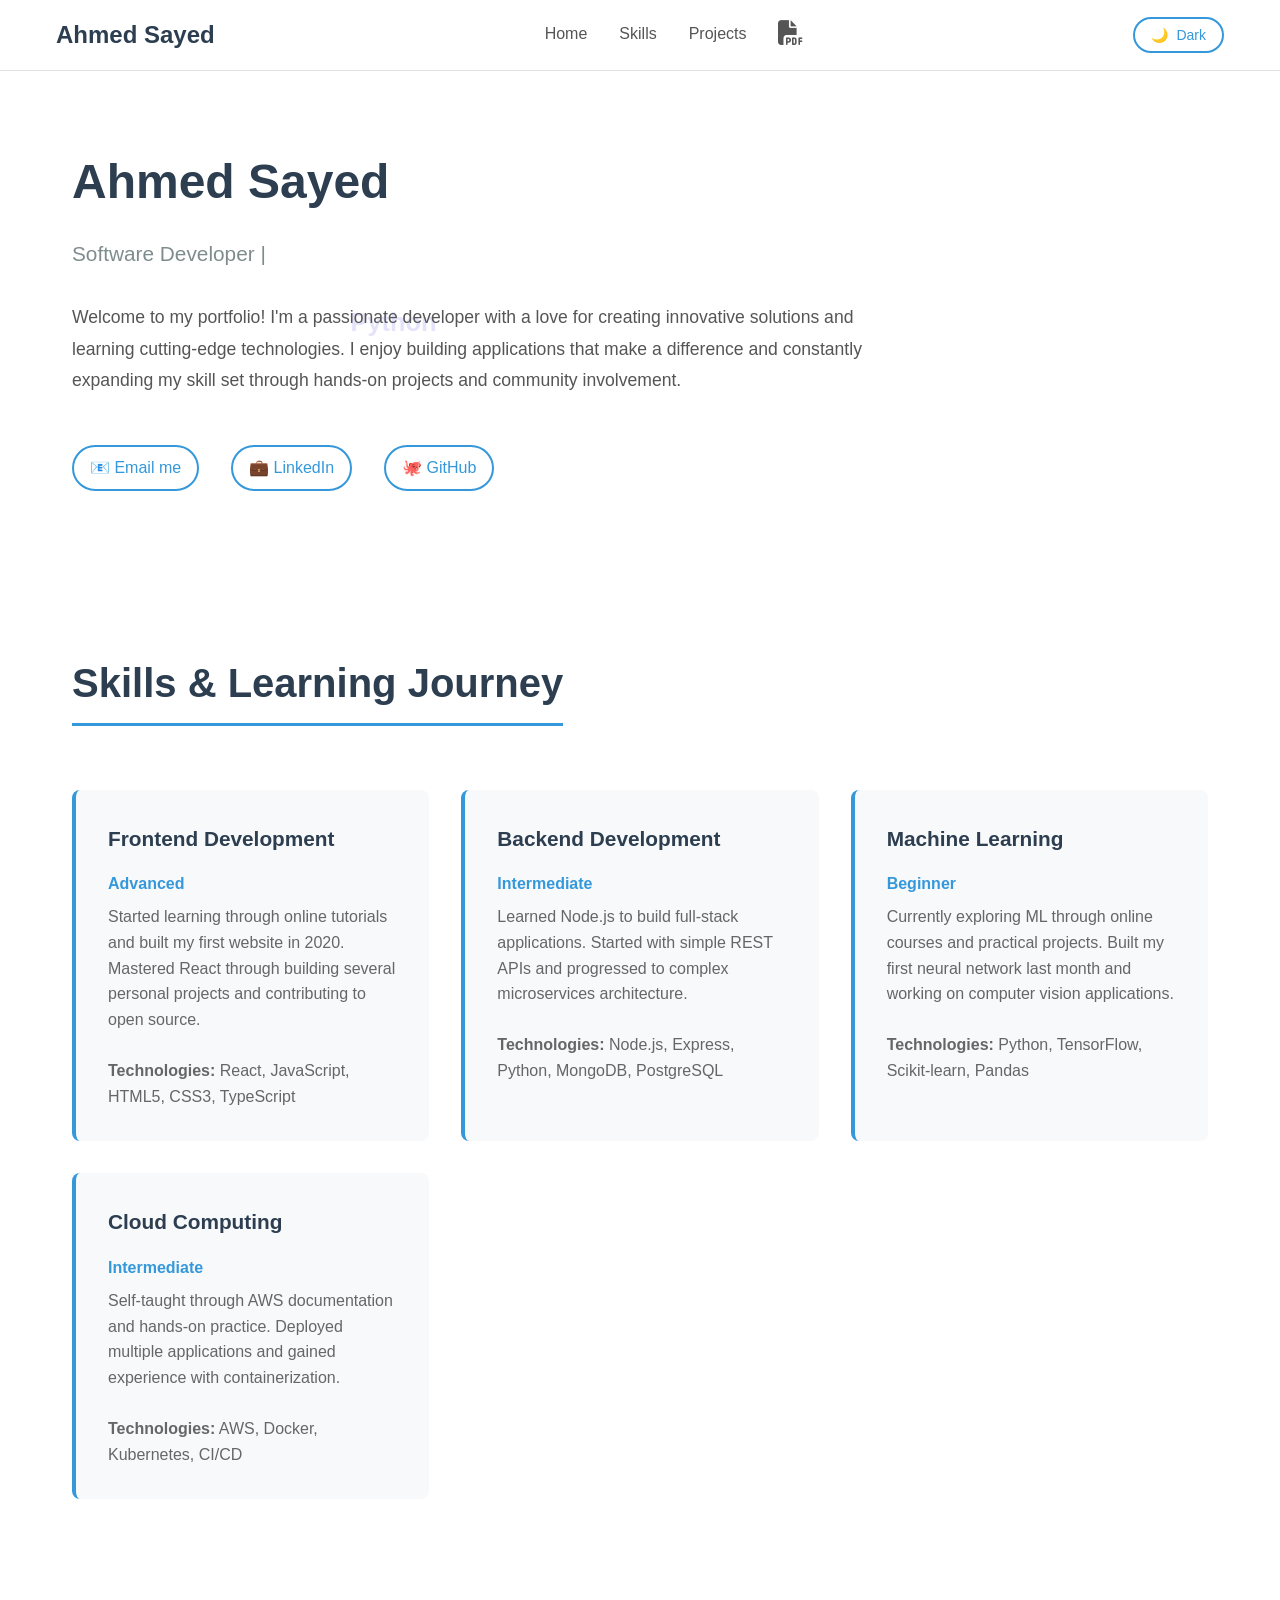
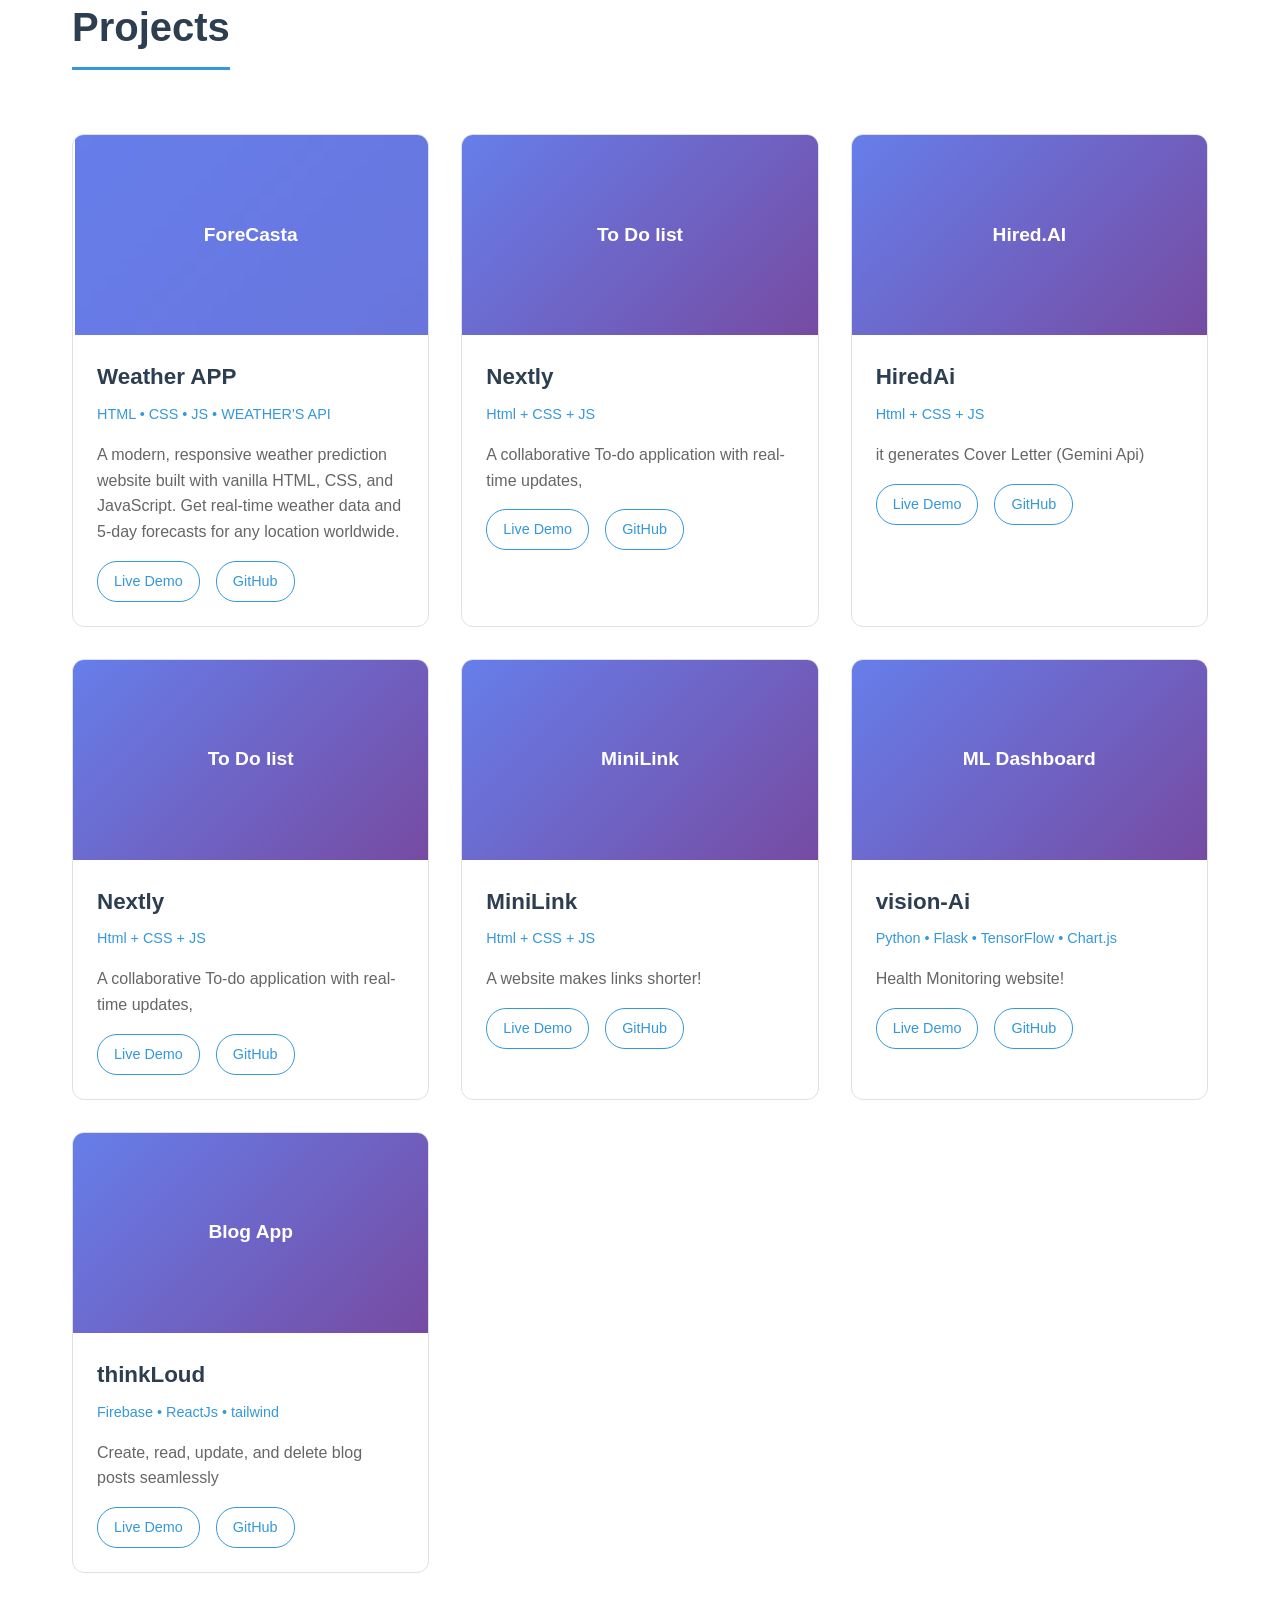
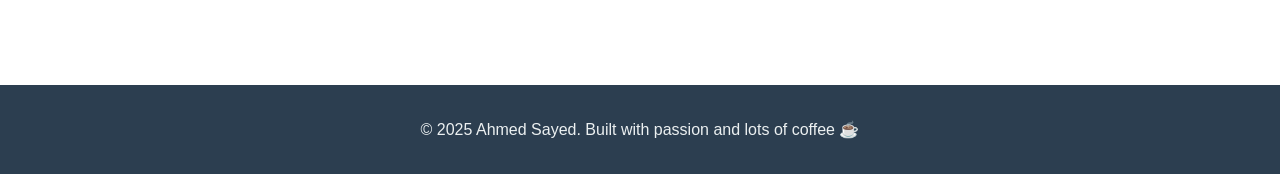
==== index.html @ 5e187552 "removed challenges  + added a new project  (hiredAi)" ====
<!DOCTYPE html>
<html lang="en">
<head>
    <meta charset="UTF-8">
    <meta name="viewport" content="width=device-width, initial-scale=1.0">
    <title>Ahmed - Portfolio</title>
    <link rel="stylesheet" href="/style.css">
    <link rel="stylesheet" href="https://cdnjs.cloudflare.com/ajax/libs/font-awesome/6.5.2/css/all.min.css">

</head>
<body>
    <header>
        <nav>
            <div class="logo">Ahmed Sayed</div>
            <ul class="nav-links">
                <li><a href="#home">Home</a></li>
                <li><a href="#skills">Skills</a></li>
                <li><a href="#projects">Projects</a></li>
                <!-- <li><a href="./my resume.pdf" download="./my resume.pdf">MY RESUME!</a></li> -->
                <li>
                    <a href="Gibran.pdf" download="./Gibran.pdf" title="Download Resume">
                    <i style="font-size:25px;" class="fa-solid fa-file-pdf"></i>
                    </a>
                </li>
            </ul>
            <button class="theme-toggle">
                <span class="theme-icon">🌙</span>
                <span class="theme-text">Dark</span>
            </button>
            <div class="mobile-menu">
                <span></span>
                <span></span>
                <span></span>
            </div>
        </nav>
    </header>

    <main>
        <section id="home" class="hero">
            <h1>Ahmed Sayed</h1>
            <p class="subtitle">Software Developer | Technology Enthusiast | Problem Solver</p>
            <p class="hero-description">
                Welcome to my portfolio! I'm a passionate developer with a love for creating innovative solutions 
                and learning cutting-edge technologies. I enjoy building applications that make a difference and 
                constantly expanding my skill set through hands-on projects and community involvement.
            </p>
            <div class="contact-info">
                <a href="mailto:ahmedsaye23156@gmail.com">📧 Email me</a>
                <a href="https://www.linkedin.com/in/ahmed-gibran-a67487228/" target="_blank">💼 LinkedIn</a>
                <a href="https://github.com/AhGI0" target="_blank">🐙 GitHub</a>
            </div>
        </section>

        <section id="skills" class="section">
            <h2>Skills & Learning Journey</h2>
            <div class="skills-grid">
                <div class="skill-item fade-in">
                    <h3>Frontend Development</h3>
                    <div class="skill-level">Advanced</div>
                    <div class="learning-story">
                        Started learning through online tutorials and built my first website in 2020. 
                        Mastered React through building several personal projects and contributing to open source.
                        <br><br>
                        <strong>Technologies:</strong> React, JavaScript, HTML5, CSS3, TypeScript
                    </div>
                </div>

                <div class="skill-item fade-in">
                    <h3>Backend Development</h3>
                    <div class="skill-level">Intermediate</div>
                    <div class="learning-story">
                        Learned Node.js to build full-stack applications. Started with simple REST APIs 
                        and progressed to complex microservices architecture.
                        <br><br>
                        <strong>Technologies:</strong> Node.js, Express, Python, MongoDB, PostgreSQL
                    </div>
                </div>

                <div class="skill-item fade-in">
                    <h3>Machine Learning</h3>
                    <div class="skill-level">Beginner</div>
                    <div class="learning-story">
                        Currently exploring ML through online courses and practical projects. 
                        Built my first neural network last month and working on computer vision applications.
                        <br><br>
                        <strong>Technologies:</strong> Python, TensorFlow, Scikit-learn, Pandas
                    </div>
                </div>

                <div class="skill-item fade-in">
                    <h3>Cloud Computing</h3>
                    <div class="skill-level">Intermediate</div>
                    <div class="learning-story">
                        Self-taught through AWS documentation and hands-on practice. 
                        Deployed multiple applications and gained experience with containerization.
                        <br><br>
                        <strong>Technologies:</strong> AWS, Docker, Kubernetes, CI/CD
                    </div>
                </div>
            </div>
        </section>

        <section id="projects" class="section">
            <h2>Projects</h2>
            <div class="projects-grid">
                <div class="project-card fade-in">
                    <div class="project-image one">ForeCasta</div>
                    <div class="project-content">
                        <h3>Weather APP</h3>
                        <div class="project-tech">HTML • CSS • JS •  WEATHER'S API</div>
                        <div class="project-description">
                            A modern, responsive weather prediction website built with vanilla HTML, CSS, and JavaScript. Get real-time weather data and 5-day forecasts for any location worldwide.
                        </div>
                        <div class="project-links">
                            <a href="https://forecasta-six.vercel.app/" target="_blank">Live Demo</a>
                            <a href="https://github.com/AhGI0/Forecasta" target="_blank">GitHub</a>
                        </div>
                    </div>
                </div>

                <div class="project-card fade-in">
                    <div class="project-image">To Do list</div>
                    <div class="project-content">
                        <h3>Nextly</h3>
                        <div class="project-tech">Html + CSS + JS</div>
                        <div class="project-description">
                            A collaborative To-do application with real-time updates,           
                        </div>
                        <div class="project-links">
                            <a href="https://nextly-ruby.vercel.app/" target="_blank">Live Demo</a> <!--change the link out there-->
                            <a href="https://github.com/AhGI0/toDo" target="_blank">GitHub</a> <!--change the link out there-->
                        </div>
                    </div>
                </div>
                <div class="project-card fade-in">
                    <div class="project-image">Hired.AI</div>
                    <div class="project-content">
                        <h3>HiredAi</h3>
                        <div class="project-tech">Html + CSS + JS</div>
                        <div class="project-description">
                            it generates Cover Letter (Gemini Api)            
                        </div>
                        <div class="project-links">
                            <a href="https://hiredai-delta.vercel.app/" target="_blank">Live Demo</a> <!--change the link out there-->
                            <a href="#" target="_blank">GitHub</a> <!--change the link out there-->
                        </div>
                    </div>
                </div>
                <div class="project-card fade-in">
                    <div class="project-image">To Do list</div>
                    <div class="project-content">
                        <h3>Nextly</h3>
                        <div class="project-tech">Html + CSS + JS</div>
                        <div class="project-description">
                            A collaborative To-do application with real-time updates,           
                        </div>
                        <div class="project-links">
                            <a href="https://nextly-ruby.vercel.app/" target="_blank">Live Demo</a> <!--change the link out there-->
                            <a href="https://github.com/AhGI0/toDo" target="_blank">GitHub</a> <!--change the link out there-->
                        </div>
                    </div>
                </div>
                <div class="project-card fade-in">
                    <div class="project-image">MiniLink</div>
                    <div class="project-content">
                        <h3>MiniLink</h3>
                        <div class="project-tech">Html + CSS + JS</div>
                        <div class="project-description">
                            A website makes links shorter!          
                        </div>
                        <div class="project-links">
                            <a href="https://mini-link-livid.vercel.app/" target="_blank">Live Demo</a> <!--change the link out there-->
                            <a href="https://github.com/AhGI0/shortner" target="_blank">GitHub</a> <!--change the link out there-->
                        </div>
                    </div>
                </div>

                <div class="project-card fade-in">
                    <div class="project-image">ML Dashboard</div>
                    <div class="project-content">
                        <h3>vision-Ai</h3>
                        <div class="project-tech">Python • Flask • TensorFlow • Chart.js</div>
                        <div class="project-description">
                            Health Monitoring website!
                        </div>
                        <div class="project-links">
                            <a href="https://vision-ai-alpha.vercel.app/" target="_blank">Live Demo</a>
                            <a href="https://github.com/AhGI0/visionAI" target="_blank">GitHub</a>
                        </div>
                    </div>
                </div>
                <div class="project-card fade-in">
                    <div class="project-image">Blog App</div>
                    <div class="project-content">
                        <h3>thinkLoud</h3>
                        <div class="project-tech">Firebase • ReactJs • tailwind</div>
                        <div class="project-description">
                            Create, read, update, and delete blog posts seamlessly
                        </div>
                        <div class="project-links">
                            <a href="https://thinkloud-roan.vercel.app/" target="_blank">Live Demo</a>
                            <a href="" target="_blank">GitHub</a> <!--i did not add the link for this app-->
                        </div>
                    </div>
                </div>


            </div>
        </section>

<!-- <section id="featured-projects" class="section">
    <h2>Featured Projects & Case Studies</h2>
    <div class="case-studies-list">

        <div class="case-study-item fade-in">
            <h3>Vision-AI — Health Monitoring Dashboard</h3>
            <div class="case-study-tech">Python • Flask • TensorFlow • Chart.js</div>
            <p><strong>Problem:</strong> People often lack access to real-time health metrics without expensive devices or complex setups.</p>
            <p><strong>Approach:</strong> I integrated TensorFlow.js for anomaly detection, Chart.js for interactive data visualization, and connected with smart devices via Bluetooth and phone sensors. The backend handled real-time updates using Flask APIs.</p>
            <p><strong>Challenges:</strong> Handling noisy sensor data and ensuring anomaly detection was accurate. I implemented an autoencoder-based model and preprocessing pipeline to improve accuracy by 18%.</p>
            <p><strong>Impact:</strong> Enabled users to track heart rate, blood pressure, sleep, and activity in real-time, making proactive health monitoring accessible without expensive equipment.</p>
            <div class="project-links">
                <a href="https://vision-ai-alpha.vercel.app/" target="_blank">Live Demo</a>
                <a href="https://github.com/AhGI0/visionAI" target="_blank">GitHub</a>
            </div>
        </div> 
        <br>
        <hr>
        <br>

        <div class="case-study-item fade-in">
            <h3>Weather Forecast App — Cross-Platform Mobile App</h3>
            <div class="case-study-tech">React Native • OpenWeather API • Redux</div>
            <p><strong>Problem:</strong> Existing weather apps were cluttered and lacked offline capabilities for areas with unstable internet.</p>
            <p><strong>Approach:</strong> I built a clean, fast, and offline-ready weather application using React Native. Redux was used for state management, and data caching allowed users to view forecasts without connectivity.</p>
            <p><strong>Challenges:</strong> Implementing offline caching while keeping storage minimal. Solved it using a lightweight indexed storage approach.</p>
            <p><strong>Impact:</strong> Delivered a smooth mobile experience with real-time weather updates and push notifications, reducing load times by 40% compared to similar apps.</p>
            <div class="project-links">
                <a href="https://forecasta-six.vercel.app/" target="_blank">Live Demo</a>
                <a href="https://github.com/AhGI0/Forecasta" target="_blank">GitHub</a>
            </div>
        </div>


    </div>
</section> -->
        </section>
    </main>

    <footer>
        <p>&copy; 2025 Ahmed Sayed. Built with passion and lots of coffee ☕</p>
    </footer>

    <script src="/index.js"></script>
</body>
</html>
---- style.css ----
* {
            margin: 0;
            padding: 0;
            box-sizing: border-box;
        }

        body {
            font-family: -apple-system, BlinkMacSystemFont, 'Segoe UI', Roboto, Oxygen, Ubuntu, Cantarell, sans-serif;
            line-height: 1.6;
            color: #333;
            background: #fff;
            transition: background-color 0.3s ease, color 0.3s ease;
        }

        /* Dark mode styles */
        body.dark-mode {
            background: #0f1419;
            color: #e6e6e6;
        }

        /* Header Styles */
        header {
            position: fixed;
            top: 0;
            width: 100%;
            background: rgba(255, 255, 255, 0.95);
            backdrop-filter: blur(10px);
            border-bottom: 1px solid #e0e0e0;
            z-index: 1000;
            padding: 1rem 0;
            transition: all 0.3s ease;
        }

        body.dark-mode header {
            background: rgba(15, 20, 25, 0.95);
            border-bottom: 1px solid #2d3748;
        }

        nav {
            max-width: 1200px;
            margin: 0 auto;
            padding: 0 1rem;
            display: flex;
            justify-content: space-between;
            align-items: center;
            position: relative;
        }

        .logo {
            font-size: 1.5rem;
            font-weight: 600;
            color: #2c3e50;
            transition: color 0.3s ease;
        }

        body.dark-mode .logo {
            color: #64ffda;
        }

        .nav-links {
            display: flex;
            list-style: none;
            gap: 2rem;
            transition: all 0.3s ease;
        }

        .nav-links a {
            text-decoration: none;
            color: #555;
            font-weight: 500;
            transition: color 0.3s ease;
            padding: 0.5rem 0;
        }

        .nav-links a:hover {
            color: #3498db;
        }

        body.dark-mode .nav-links a {
            color: #a0aec0;
        }

        body.dark-mode .nav-links a:hover {
            color: #64ffda;
        }

        /* Mobile menu toggle */
        .mobile-menu {
            display: none;
            cursor: pointer;
            flex-direction: column;
            gap: 4px;
            padding: 0.5rem;
            z-index: 101;
        }

        .mobile-menu span {
            width: 25px;
            height: 3px;
            background: #2c3e50;
            transition: all 0.3s ease;
            border-radius: 2px;
        }

        body.dark-mode .mobile-menu span {
            background: #64ffda;
        }

        /* Mobile menu animation */
        .mobile-menu.active span:nth-child(1) {
            transform: rotate(45deg) translate(5px, 5px);
        }

        .mobile-menu.active span:nth-child(2) {
            opacity: 0;
        }

        .mobile-menu.active span:nth-child(3) {
            transform: rotate(-45deg) translate(7px, -6px);
        }

        /* Theme toggle button */
        .theme-toggle {
            background: none;
            border: 2px solid #3498db;
            border-radius: 50px;
            padding: 8px 16px;
            cursor: pointer;
            font-size: 14px;
            color: #3498db;
            transition: all 0.3s ease;
            display: flex;
            align-items: center;
            gap: 8px;
        }

        .theme-toggle:hover {
            background: #3498db;
            color: white;
        }

        body.dark-mode .theme-toggle {
            border-color: #64ffda;
            color: #64ffda;
        }

        body.dark-mode .theme-toggle:hover {
            background: #64ffda;
            color: #0f1419;
        }

        /* Main Content */
        main {
            margin-top: 80px;
        }

        /* Hero Section */
        .hero {
            max-width: 1200px;
            margin: 0 auto;
            padding: 4rem 2rem;
            text-align: left;
        }

        .hero h1 {
            font-size: 3rem;
            font-weight: 700;
            margin-bottom: 1rem;
            color: #2c3e50;
            transition: color 0.3s ease;
        }

        body.dark-mode .hero h1 {
            color: #64ffda;
        }

        .hero .subtitle {
            font-size: 1.3rem;
            color: #7f8c8d;
            margin-bottom: 2rem;
            max-width: 600px;
            transition: color 0.3s ease;
        }

        body.dark-mode .hero .subtitle {
            color: #a0aec0;
        }

        .hero-description {
            font-size: 1.1rem;
            line-height: 1.8;
            color: #555;
            max-width: 800px;
            margin-bottom: 3rem;
            transition: color 0.3s ease;
        }

        body.dark-mode .hero-description {
            color: #cbd5e0;
        }

        .contact-info {
            display: flex;
            gap: 2rem;
            flex-wrap: wrap;
            margin-bottom: 3rem;
        }

        .contact-info a {
            color: #3498db;
            text-decoration: none;
            font-weight: 500;
            transition: color 0.3s ease;
            padding: 0.5rem 1rem;
            border: 2px solid #3498db;
            border-radius: 25px;
            display: inline-block;
        }

        .contact-info a:hover {
            background: #3498db;
            color: white;
        }

        body.dark-mode .contact-info a {
            border-color: #64ffda;
            color: #64ffda;
        }

        body.dark-mode .contact-info a:hover {
            background: #64ffda;
            color: #0f1419;
        }

        /* Section Styles */
        .section {
            max-width: 1200px;
            margin: 0 auto;
            padding: 3rem 2rem;
        }

        .section h2 {
            font-size: 2.5rem;
            font-weight: 600;
            margin-bottom: 2rem;
            color: #2c3e50;
            border-bottom: 3px solid #3498db;
            padding-bottom: 0.5rem;
            display: inline-block;
            transition: color 0.3s ease, border-color 0.3s ease;
        }

        body.dark-mode .section h2 {
            color: #64ffda;
            border-bottom-color: #64ffda;
        }

        /* Skills Section */
        .skills-grid {
            display: grid;
            grid-template-columns: repeat(auto-fit, minmax(300px, 1fr));
            gap: 2rem;
            margin-top: 2rem;
        }

        .skill-item {
            background: #f8f9fa;
            padding: 2rem;
            border-radius: 8px;
            border-left: 4px solid #3498db;
            transition: transform 0.3s ease, box-shadow 0.3s ease, background-color 0.3s ease;
        }

        body.dark-mode .skill-item {
            background: #1a202c;
            border-left-color: #64ffda;
        }

        .skill-item:hover {
            transform: translateY(-5px);
            box-shadow: 0 10px 25px rgba(0,0,0,0.1);
        }

        body.dark-mode .skill-item:hover {
            box-shadow: 0 10px 25px rgba(0,0,0,0.3);
        }

        .skill-item h3 {
            font-size: 1.3rem;
            color: #2c3e50;
            margin-bottom: 1rem;
            transition: color 0.3s ease;
        }

        body.dark-mode .skill-item h3 {
            color: #64ffda;
        }

        .skill-item .skill-level {
            font-weight: 600;
            color: #3498db;
            margin-bottom: 0.5rem;
            transition: color 0.3s ease;
        }

        body.dark-mode .skill-item .skill-level {
            color: #64ffda;
        }

        .skill-item .learning-story {
            color: #666;
            line-height: 1.6;
            transition: color 0.3s ease;
        }

        body.dark-mode .skill-item .learning-story {
            color: #a0aec0;
        }

        /* Projects Section */
        .projects-grid {
            display: grid;
            grid-template-columns: repeat(auto-fit, minmax(350px, 1fr));
            gap: 2rem;
            margin-top: 2rem;
        }

        .project-card {
            background: #fff;
            border: 1px solid #e0e0e0;
            border-radius: 12px;
            overflow: hidden;
            transition: transform 0.3s ease, box-shadow 0.3s ease, background-color 0.3s ease, border-color 0.3s ease;
        }

        body.dark-mode .project-card {
            background: #1a202c;
            border-color: #2d3748;
        }

        .project-card:hover {
            transform: translateY(-8px);
            box-shadow: 0 15px 35px rgba(0,0,0,0.1);
        }

        body.dark-mode .project-card:hover {
            box-shadow: 0 15px 35px rgba(0,0,0,0.3);
        }

        .project-image {
            height: 200px;
            background: linear-gradient(135deg, #667eea 0%, #764ba2 100%);
            display: flex;
            align-items: center;
            justify-content: center;
            color: white;
            font-size: 1.2rem;
            font-weight: 600;
        }

        .project-content {
            padding: 1.5rem;
        }

        .project-card h3 {
            font-size: 1.4rem;
            color: #2c3e50;
            margin-bottom: 0.5rem;
            transition: color 0.3s ease;
        }

        body.dark-mode .project-card h3 {
            color: #64ffda;
        }

        .project-card .project-tech {
            color: #3498db;
            font-size: 0.9rem;
            font-weight: 500;
            margin-bottom: 1rem;
            transition: color 0.3s ease;
        }

        body.dark-mode .project-card .project-tech {
            color: #64ffda;
        }

        .project-card .project-description {
            color: #666;
            line-height: 1.6;
            margin-bottom: 1rem;
            transition: color 0.3s ease;
        }

        body.dark-mode .project-card .project-description {
            color: #a0aec0;
        }

        .project-links {
            display: flex;
            gap: 1rem;
            flex-wrap: wrap;
        }

        .project-links a {
            color: #3498db;
            text-decoration: none;
            font-weight: 500;
            font-size: 0.9rem;
            transition: color 0.3s ease;
            padding: 0.5rem 1rem;
            border: 1px solid #3498db;
            border-radius: 20px;
        }

        .project-links a:hover {
            background: #3498db;
            color: white;
        }

        /* Meetups Section */
        .meetups-list {
            margin-top: 2rem;
        }

        .meetup-item {
            background: #f8f9fa;
            padding: 1.5rem;
            margin-bottom: 1rem;
            border-radius: 8px;
            border-left: 4px solid #27ae60;
            transition: transform 0.3s ease, background-color 0.3s ease;
        }

        body.dark-mode .meetup-item {
            background: #1a202c;
            border-left-color: #68d391;
        }

        .meetup-item:hover {
            transform: translateX(5px);
        }

        .meetup-item h3 {
            color: #2c3e50;
            margin-bottom: 0.5rem;
            transition: color 0.3s ease;
        }

        body.dark-mode .meetup-item h3 {
            color: #68d391;
        }

        .meetup-item .meetup-date {
            color: #27ae60;
            font-weight: 600;
            margin-bottom: 0.5rem;
            transition: color 0.3s ease;
        }

        body.dark-mode .meetup-item .meetup-date {
            color: #68d391;
        }

        .meetup-item .meetup-description {
            color: #666;
            line-height: 1.6;
            transition: color 0.3s ease;
        }

        body.dark-mode .meetup-item .meetup-description {
            color: #a0aec0;
        }

        /* Footer */
        footer {
            background: #2c3e50;
            color: #ecf0f1;
            text-align: center;
            padding: 2rem;
            margin-top: 4rem;
            transition: background-color 0.3s ease;
        }

        body.dark-mode footer {
            background: #0d1117;
        }

        /* Animations */
        .fade-in {
            opacity: 0;
            transform: translateY(30px);
            transition: opacity 0.6s ease, transform 0.6s ease;
        }

        .fade-in.visible {
            opacity: 1;
            transform: translateY(0);
        }

        /* Mobile Responsive Design */
        @media (max-width: 768px) {
            /* Header adjustments */
            nav {
                padding: 0 1rem;
            }

            .logo {
                font-size: 1.3rem;
            }

            /* Mobile navigation */
            .nav-links {
                position: fixed;
                top: 0;
                right: -100%;
                height: 100vh;
                width: 70%;
                max-width: 300px;
                background: rgba(255, 255, 255, 0.98);
                backdrop-filter: blur(20px);
                flex-direction: column;
                justify-content: center;
                align-items: center;
                gap: 2rem;
                transition: right 0.4s ease;
                box-shadow: -5px 0 20px rgba(0,0,0,0.1);
            }

            body.dark-mode .nav-links {
                background: rgba(15, 20, 25, 0.98);
                box-shadow: -5px 0 20px rgba(0,0,0,0.3);
            }

            .nav-links.active {
                right: 0;
            }

            .nav-links a {
                font-size: 1.2rem;
                padding: 1rem;
                width: 100%;
                text-align: center;
                border-bottom: 1px solid rgba(0,0,0,0.1);
            }

            body.dark-mode .nav-links a {
                border-bottom-color: rgba(255,255,255,0.1);
            }

            .mobile-menu {
                display: flex;
            }

            /* Theme toggle mobile */
            .theme-toggle {
                padding: 6px 12px;
                font-size: 12px;
                gap: 6px;
                margin-right: 1rem;
            }

            /* Hero section mobile */
            .hero {
                padding: 2rem 1rem;
                text-align: center;
            }

            .hero h1 {
                font-size: 2.2rem;
                margin-bottom: 1rem;
            }

            .hero .subtitle {
                font-size: 1.1rem;
                margin-bottom: 1.5rem;
            }

            .hero-description {
                font-size: 1rem;
                margin-bottom: 2rem;
            }

            .contact-info {
                flex-direction: column;
                gap: 1rem;
                align-items: center;
            }

            .contact-info a {
                width: 200px;
                text-align: center;
            }

            /* Sections mobile */
            .section {
                padding: 2rem 1rem;
            }

            .section h2 {
                font-size: 2rem;
                text-align: center;
                margin-bottom: 1.5rem;
            }

            /* Skills grid mobile */
            .skills-grid {
                grid-template-columns: 1fr;
                gap: 1.5rem;
            }

            .skill-item {
                padding: 1.5rem;
            }

            /* Projects grid mobile */
            .projects-grid {
                grid-template-columns: 1fr;
                gap: 1.5rem;
            }

            .project-card {
                margin: 0 0.5rem;
            }

            .project-content {
                padding: 1.25rem;
            }

            .project-links {
                justify-content: center;
            }

            /* Meetups mobile */
            .meetup-item {
                padding: 1.25rem;
                margin: 0 0.5rem 1rem 0.5rem;
            }

            /* Footer mobile */
            footer {
                padding: 1.5rem 1rem;
                font-size: 0.9rem;
            }
        }

        /* Extra small devices */
        @media (max-width: 480px) {
            .hero h1 {
                font-size: 1.8rem;
            }

            .section h2 {
                font-size: 1.6rem;
            }

            .nav-links {
                width: 80%;
            }

            .skills-grid {
                grid-template-columns: 1fr;
            }

            .skill-item,
            .project-card,
            .meetup-item {
                margin: 0;
            }

            .contact-info a {
                width: 100%;
            }
        }

        /* Tablet adjustments */
        @media (min-width: 769px) and (max-width: 1024px) {
            .skills-grid {
                grid-template-columns: repeat(2, 1fr);
            }

            .projects-grid {
                grid-template-columns: repeat(2, 1fr);
            }
        }
.project-image.one{  
    background-image: url(./pics/download.png);

}
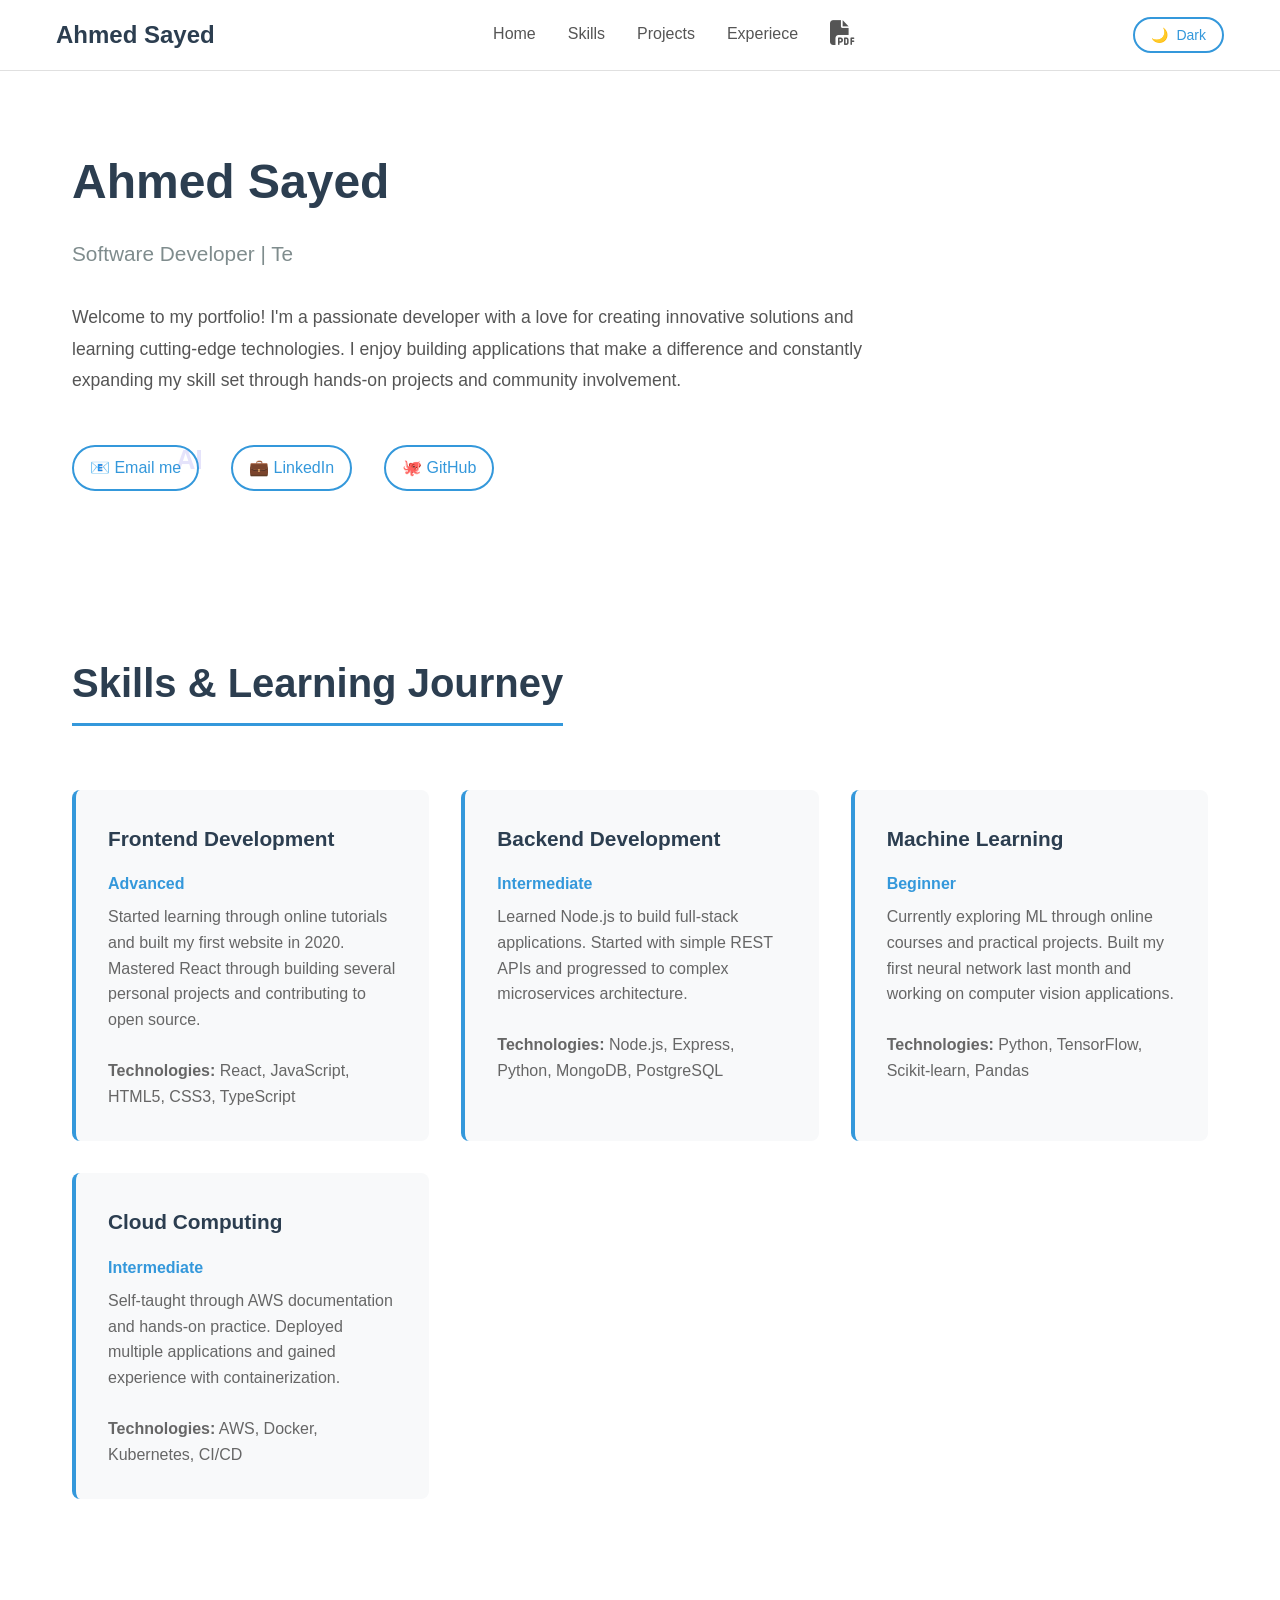
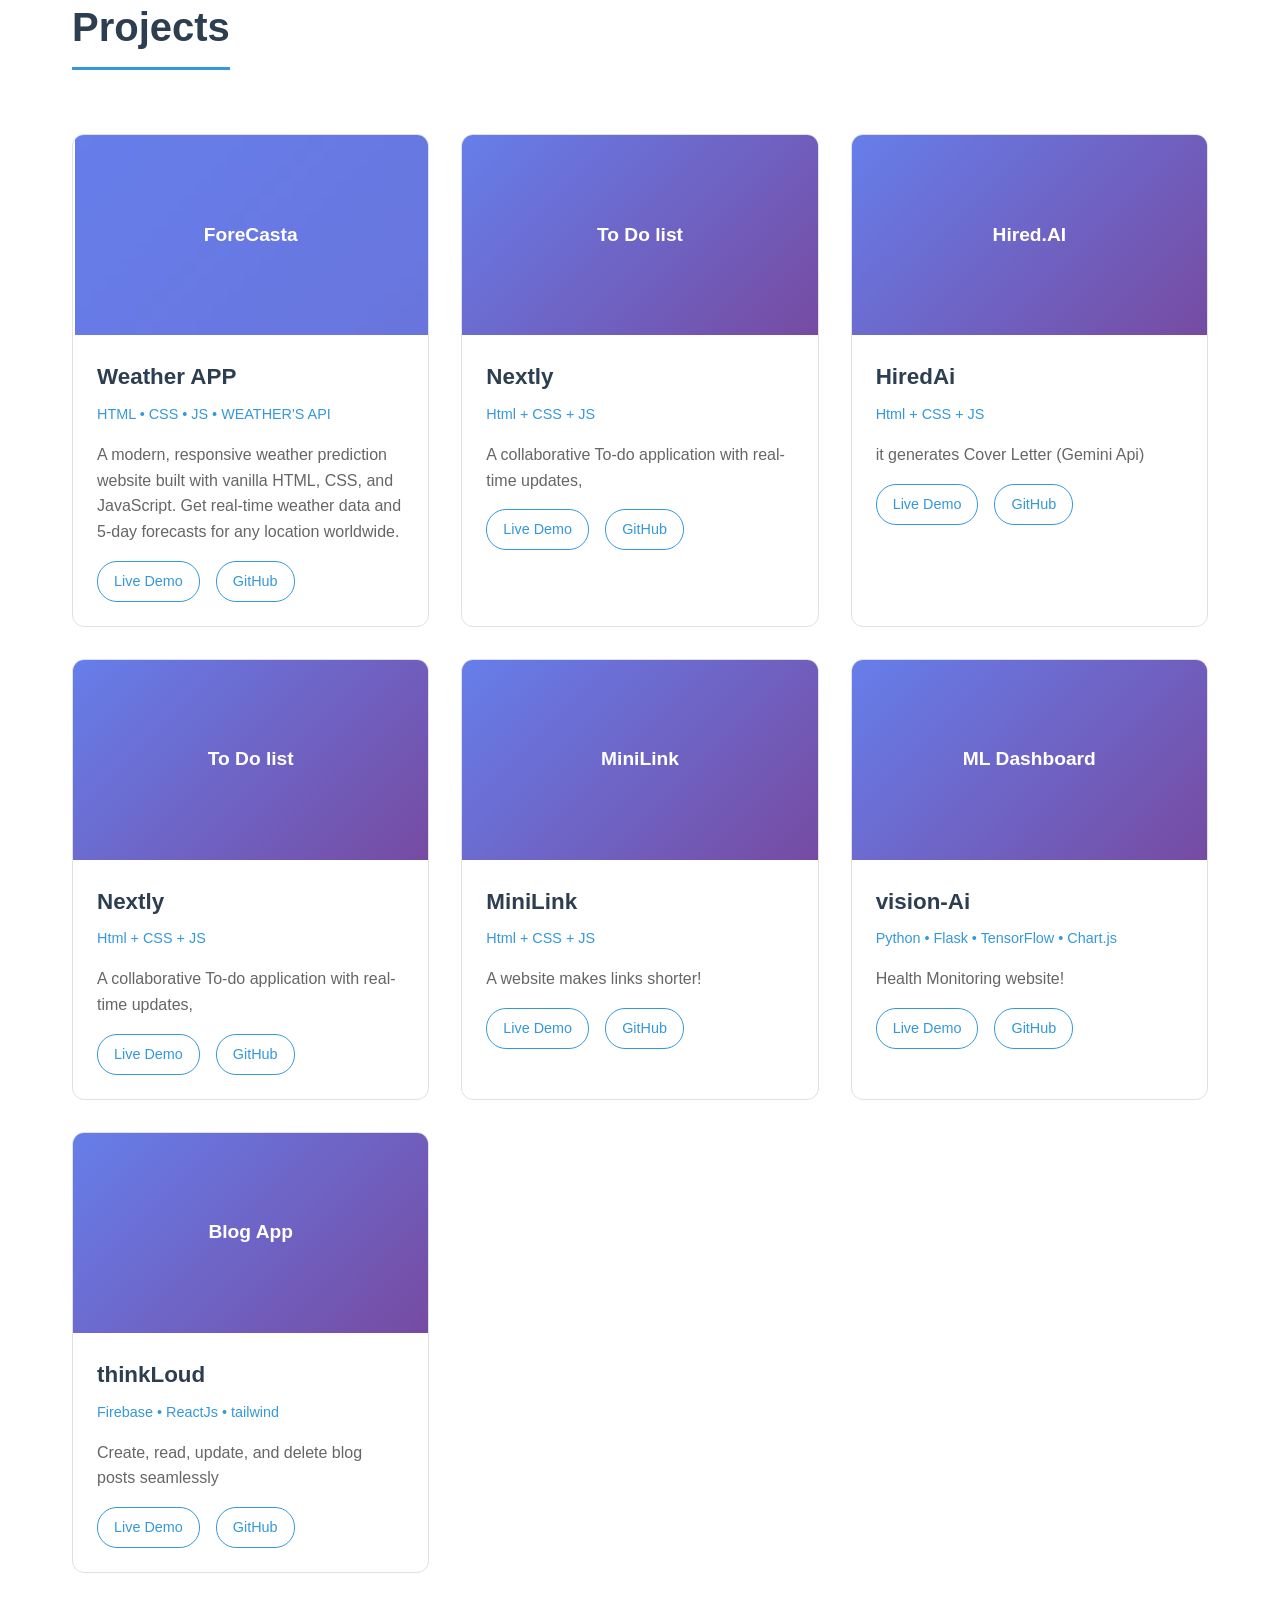
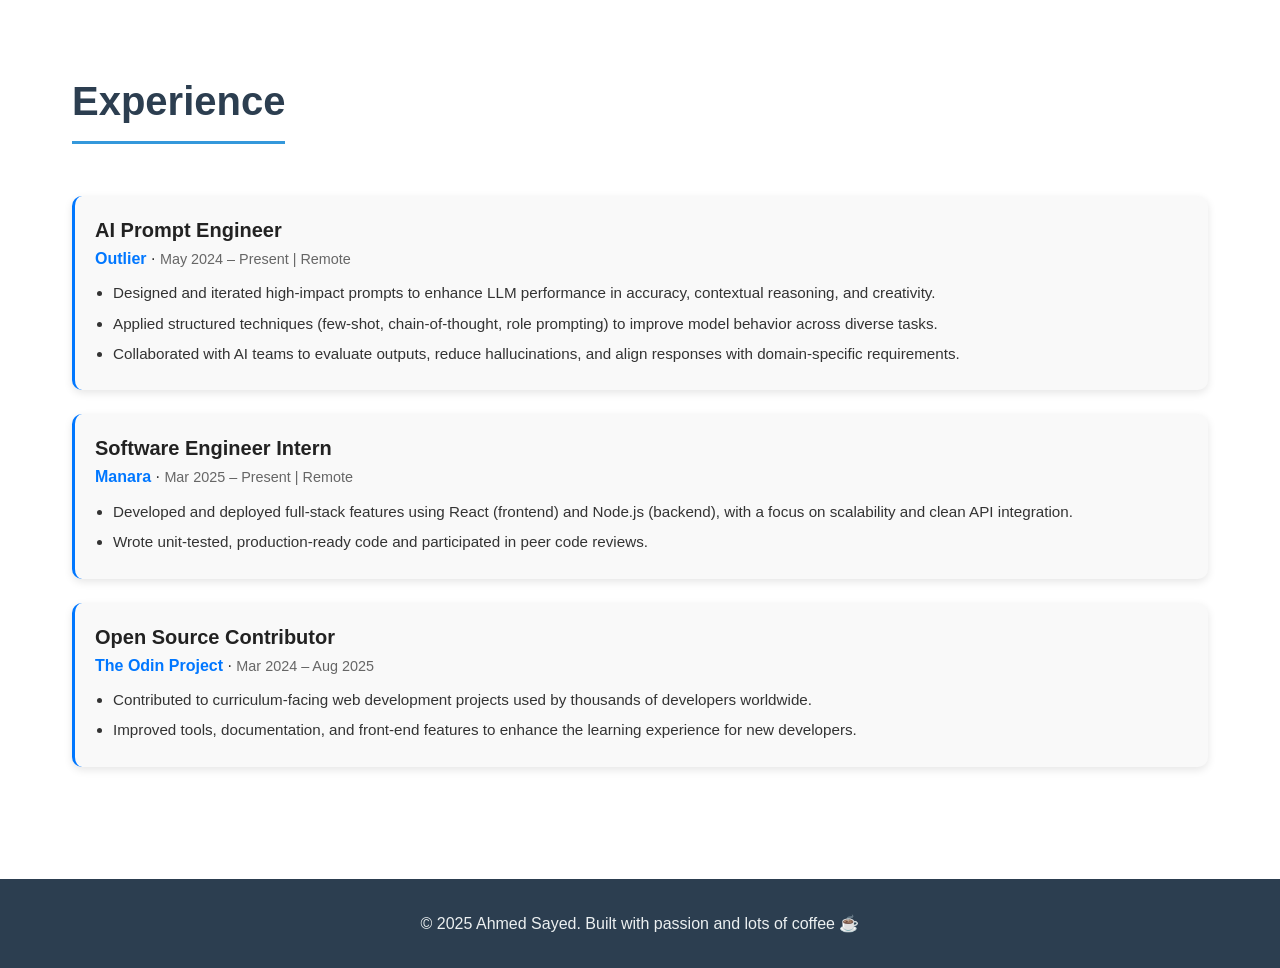
==== commit 360dac1c: "i changed the experience level" ====
--- a/index.html
+++ b/index.html
@@ -16,6 +16,7 @@
                 <li><a href="#home">Home</a></li>
                 <li><a href="#skills">Skills</a></li>
                 <li><a href="#projects">Projects</a></li>
+                <li><a href="#experience">Experiece</a></li>
                 <!-- <li><a href="./my resume.pdf" download="./my resume.pdf">MY RESUME!</a></li> -->
                 <li>
                     <a href="Gibran.pdf" download="./Gibran.pdf" title="Download Resume">
@@ -207,43 +208,41 @@
 
             </div>
         </section>
-
-<!-- <section id="featured-projects" class="section">
-    <h2>Featured Projects & Case Studies</h2>
-    <div class="case-studies-list">
-
-        <div class="case-study-item fade-in">
-            <h3>Vision-AI — Health Monitoring Dashboard</h3>
-            <div class="case-study-tech">Python • Flask • TensorFlow • Chart.js</div>
-            <p><strong>Problem:</strong> People often lack access to real-time health metrics without expensive devices or complex setups.</p>
-            <p><strong>Approach:</strong> I integrated TensorFlow.js for anomaly detection, Chart.js for interactive data visualization, and connected with smart devices via Bluetooth and phone sensors. The backend handled real-time updates using Flask APIs.</p>
-            <p><strong>Challenges:</strong> Handling noisy sensor data and ensuring anomaly detection was accurate. I implemented an autoencoder-based model and preprocessing pipeline to improve accuracy by 18%.</p>
-            <p><strong>Impact:</strong> Enabled users to track heart rate, blood pressure, sleep, and activity in real-time, making proactive health monitoring accessible without expensive equipment.</p>
-            <div class="project-links">
-                <a href="https://vision-ai-alpha.vercel.app/" target="_blank">Live Demo</a>
-                <a href="https://github.com/AhGI0/visionAI" target="_blank">GitHub</a>
-            </div>
-        </div> 
-        <br>
-        <hr>
-        <br>
-
-        <div class="case-study-item fade-in">
-            <h3>Weather Forecast App — Cross-Platform Mobile App</h3>
-            <div class="case-study-tech">React Native • OpenWeather API • Redux</div>
-            <p><strong>Problem:</strong> Existing weather apps were cluttered and lacked offline capabilities for areas with unstable internet.</p>
-            <p><strong>Approach:</strong> I built a clean, fast, and offline-ready weather application using React Native. Redux was used for state management, and data caching allowed users to view forecasts without connectivity.</p>
-            <p><strong>Challenges:</strong> Implementing offline caching while keeping storage minimal. Solved it using a lightweight indexed storage approach.</p>
-            <p><strong>Impact:</strong> Delivered a smooth mobile experience with real-time weather updates and push notifications, reducing load times by 40% compared to similar apps.</p>
-            <div class="project-links">
-                <a href="https://forecasta-six.vercel.app/" target="_blank">Live Demo</a>
-                <a href="https://github.com/AhGI0/Forecasta" target="_blank">GitHub</a>
-            </div>
-        </div>
-
-
+ <!-- expereiece section -->
+  <section id="experience" class="section">
+  <h2>Experience</h2>
+  <div class="experience-timeline">
+
+    <div class="experience-item fade-in">
+      <h3>AI Prompt Engineer</h3>
+      <span class="company">Outlier</span> · <span class="date">May 2024 – Present | Remote</span>
+      <ul class="experience-description">
+        <li>Designed and iterated high-impact prompts to enhance LLM performance in accuracy, contextual reasoning, and creativity.</li>
+        <li>Applied structured techniques (few-shot, chain-of-thought, role prompting) to improve model behavior across diverse tasks.</li>
+        <li>Collaborated with AI teams to evaluate outputs, reduce hallucinations, and align responses with domain-specific requirements.</li>
+      </ul>
     </div>
-</section> -->
+
+    <div class="experience-item fade-in">
+      <h3>Software Engineer Intern</h3>
+      <span class="company">Manara</span> · <span class="date">Mar 2025 – Present | Remote</span>
+      <ul class="experience-description">
+        <li>Developed and deployed full-stack features using React (frontend) and Node.js (backend), with a focus on scalability and clean API integration.</li>
+        <li>Wrote unit-tested, production-ready code and participated in peer code reviews.</li>
+      </ul>
+    </div>
+
+    <div class="experience-item fade-in">
+      <h3>Open Source Contributor</h3>
+      <span class="company">The Odin Project</span> · <span class="date">Mar 2024 – Aug 2025</span>
+      <ul class="experience-description">
+        <li>Contributed to curriculum-facing web development projects used by thousands of developers worldwide.</li>
+        <li>Improved tools, documentation, and front-end features to enhance the learning experience for new developers.</li>
+      </ul>
+    </div>
+
+  </div>
+</section>
         </section>
     </main>
 
--- a/style.css
+++ b/style.css
@@ -687,3 +687,46 @@
     background-image: url(./pics/download.png);
 
 }
+
+.experience-timeline {
+  display: flex;
+  flex-direction: column;
+  gap: 24px;
+  margin-top: 20px;
+}
+
+.experience-item {
+  padding: 18px 20px;
+  border-left: 3px solid var(--accent-color, #0077ff);
+  background: var(--card-bg, #f9f9f9);
+  border-radius: 10px;
+  box-shadow: 0 3px 8px rgba(0,0,0,0.1);
+}
+
+.experience-item h3 {
+  margin: 0;
+  font-size: 1.25rem;
+  color: var(--text-color, #222);
+}
+
+.experience-item .company {
+  font-weight: bold;
+  color: var(--accent-color, #0077ff);
+}
+
+.experience-item .date {
+  font-size: 0.9rem;
+  color: #666;
+}
+
+.experience-description {
+  margin-top: 10px;
+  padding-left: 18px;
+  font-size: 0.95rem;
+  line-height: 1.6;
+  color: var(--text-color, #333);
+}
+
+.experience-description li {
+  margin-bottom: 6px;
+}
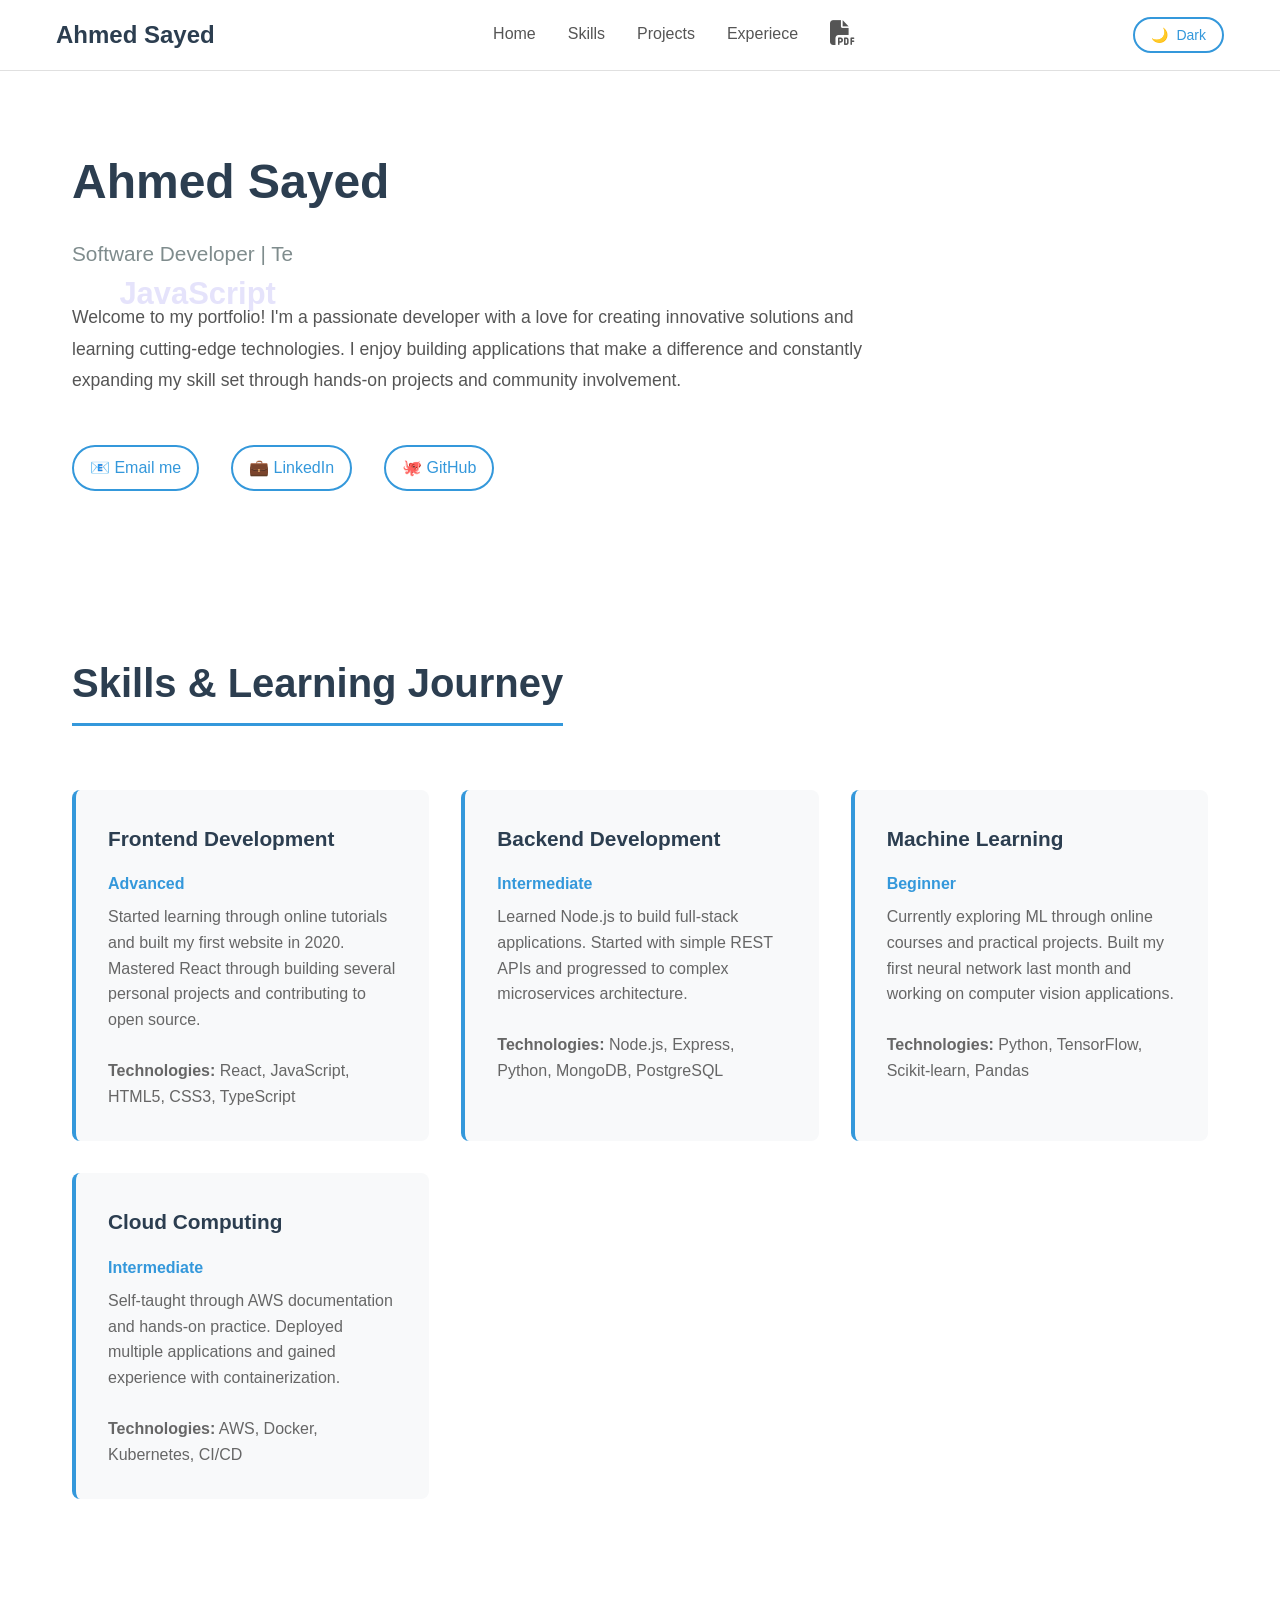
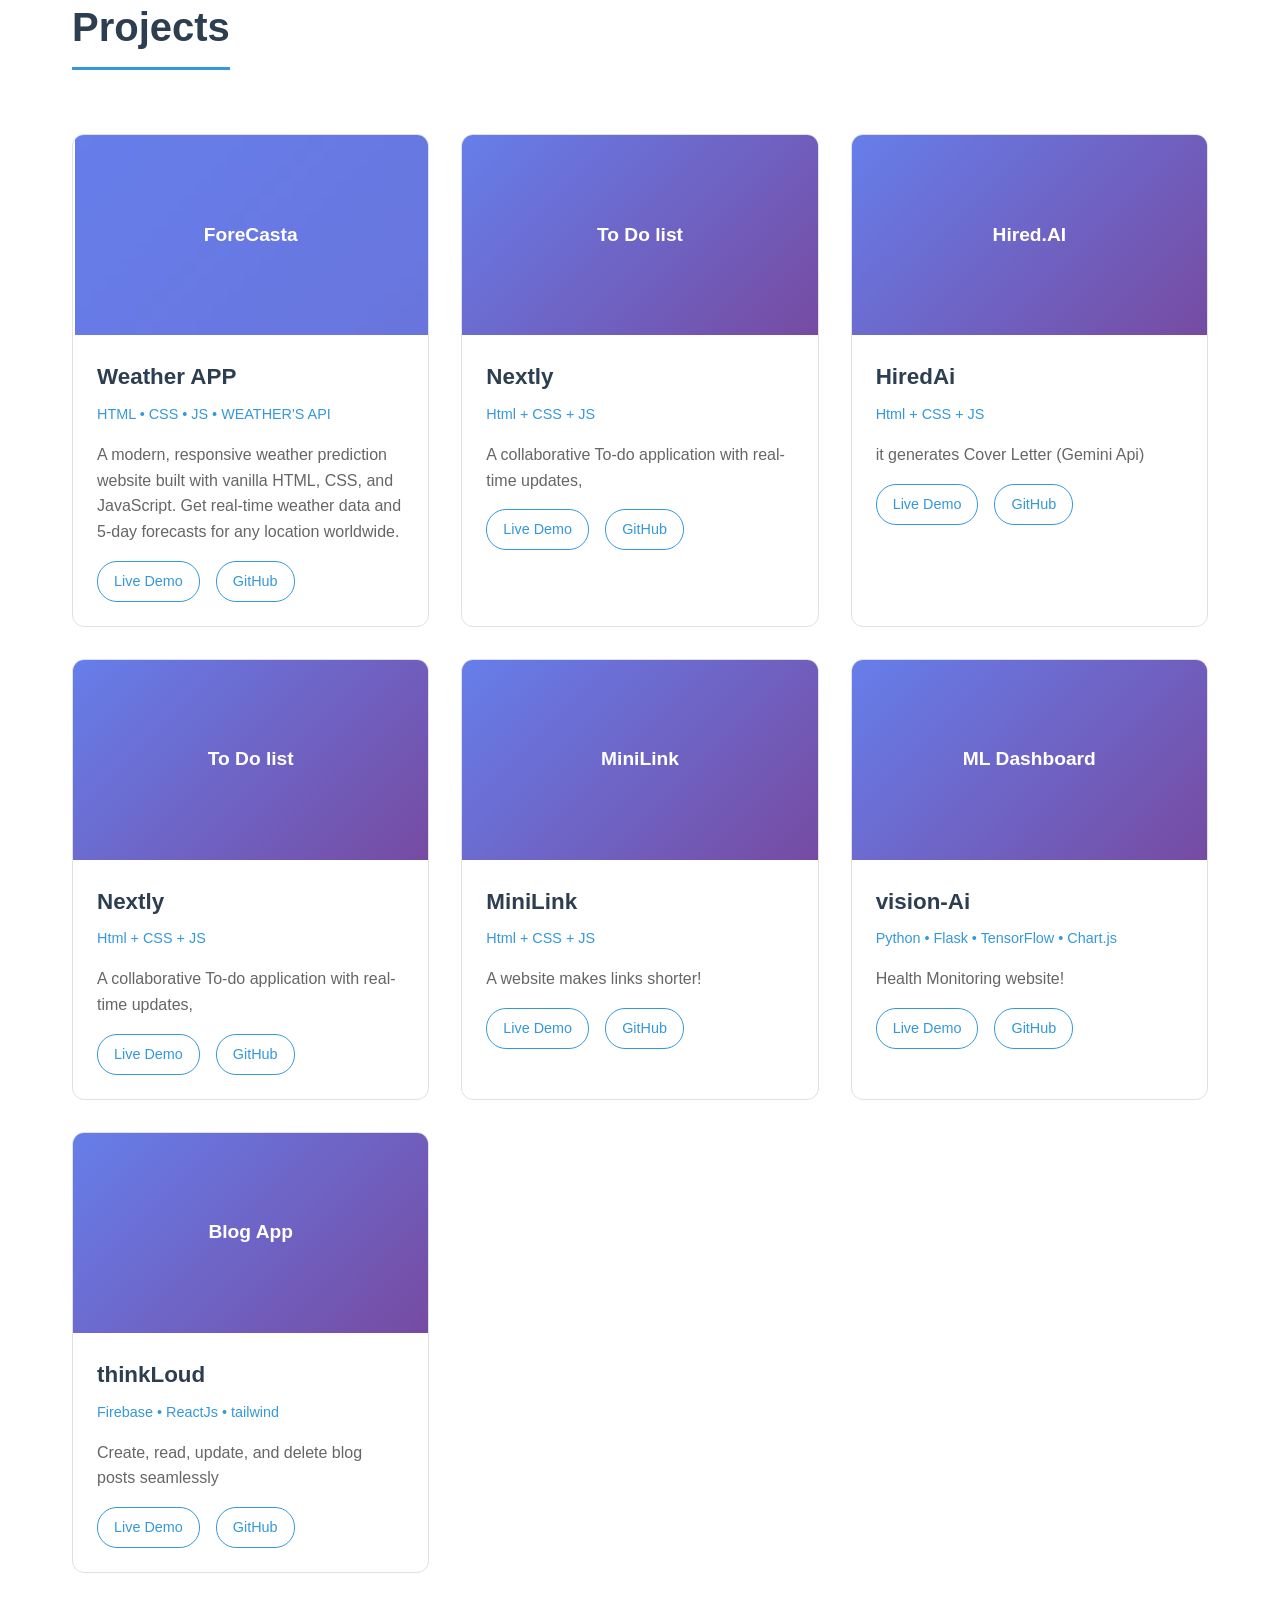
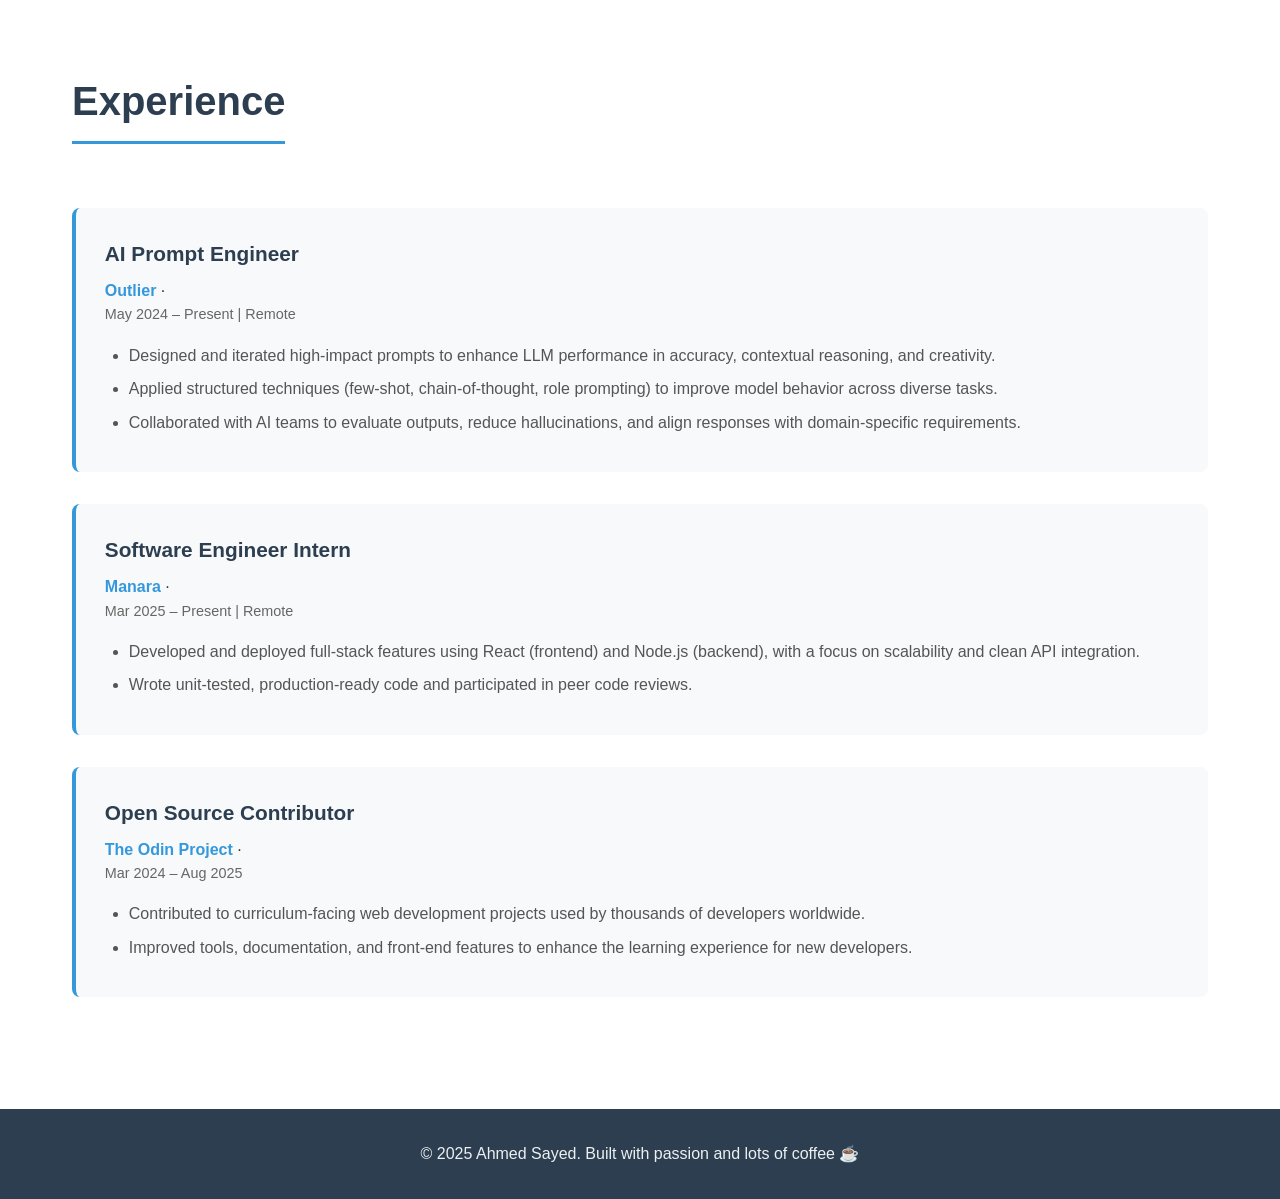
==== commit baa2baf3: "changed the css of experience section" ====
--- a/index.html
+++ b/index.html
@@ -216,7 +216,7 @@
     <div class="experience-item fade-in">
       <h3>AI Prompt Engineer</h3>
       <span class="company">Outlier</span> · <span class="date">May 2024 – Present | Remote</span>
-      <ul class="experience-description">
+      <ul class="experience-description ">
         <li>Designed and iterated high-impact prompts to enhance LLM performance in accuracy, contextual reasoning, and creativity.</li>
         <li>Applied structured techniques (few-shot, chain-of-thought, role prompting) to improve model behavior across diverse tasks.</li>
         <li>Collaborated with AI teams to evaluate outputs, reduce hallucinations, and align responses with domain-specific requirements.</li>
--- a/style.css
+++ b/style.css
@@ -689,44 +689,79 @@
 }
 
 .experience-timeline {
-  display: flex;
-  flex-direction: column;
-  gap: 24px;
-  margin-top: 20px;
+    display: flex;
+    flex-direction: column;
+    gap: 2rem;
+    margin-top: 2rem;
 }
 
 .experience-item {
-  padding: 18px 20px;
-  border-left: 3px solid var(--accent-color, #0077ff);
-  background: var(--card-bg, #f9f9f9);
-  border-radius: 10px;
-  box-shadow: 0 3px 8px rgba(0,0,0,0.1);
+    background: #f8f9fa;
+    padding: 1.8rem;
+    border-radius: 8px;
+    border-left: 4px solid #3498db;
+    transition: transform 0.3s ease, box-shadow 0.3s ease, background-color 0.3s ease;
+}
+
+body.dark-mode .experience-item {
+    background: #1a202c;
+    border-left-color: #64ffda;
+}
+
+.experience-item:hover {
+    transform: translateY(-5px);
+    box-shadow: 0 10px 25px rgba(0,0,0,0.1);
+}
+
+body.dark-mode .experience-item:hover {
+    box-shadow: 0 10px 25px rgba(0,0,0,0.3);
 }
 
 .experience-item h3 {
-  margin: 0;
-  font-size: 1.25rem;
-  color: var(--text-color, #222);
+    font-size: 1.3rem;
+    color: #2c3e50;
+    margin-bottom: 0.5rem;
+    transition: color 0.3s ease;
+}
+
+body.dark-mode .experience-item h3 {
+    color: #64ffda;
 }
 
 .experience-item .company {
-  font-weight: bold;
-  color: var(--accent-color, #0077ff);
+    font-weight: 600;
+    color: #3498db;
+    transition: color 0.3s ease;
+}
+
+body.dark-mode .experience-item .company {
+    color: #64ffda;
 }
 
 .experience-item .date {
-  font-size: 0.9rem;
-  color: #666;
+    display: block;
+    font-size: 0.9rem;
+    color: #666;
+    margin-bottom: 1rem;
+    transition: color 0.3s ease;
+}
+
+body.dark-mode .experience-item .date {
+    color: #a0aec0;
 }
 
 .experience-description {
-  margin-top: 10px;
-  padding-left: 18px;
-  font-size: 0.95rem;
-  line-height: 1.6;
-  color: var(--text-color, #333);
+    list-style: disc;
+    margin-left: 1.5rem;
+    color: #555;
+    line-height: 1.6;
+    transition: color 0.3s ease;
+}
+
+body.dark-mode .experience-description {
+    color: #a0aec0;
 }
 
 .experience-description li {
-  margin-bottom: 6px;
-}+    margin-bottom: 0.5rem;
+}
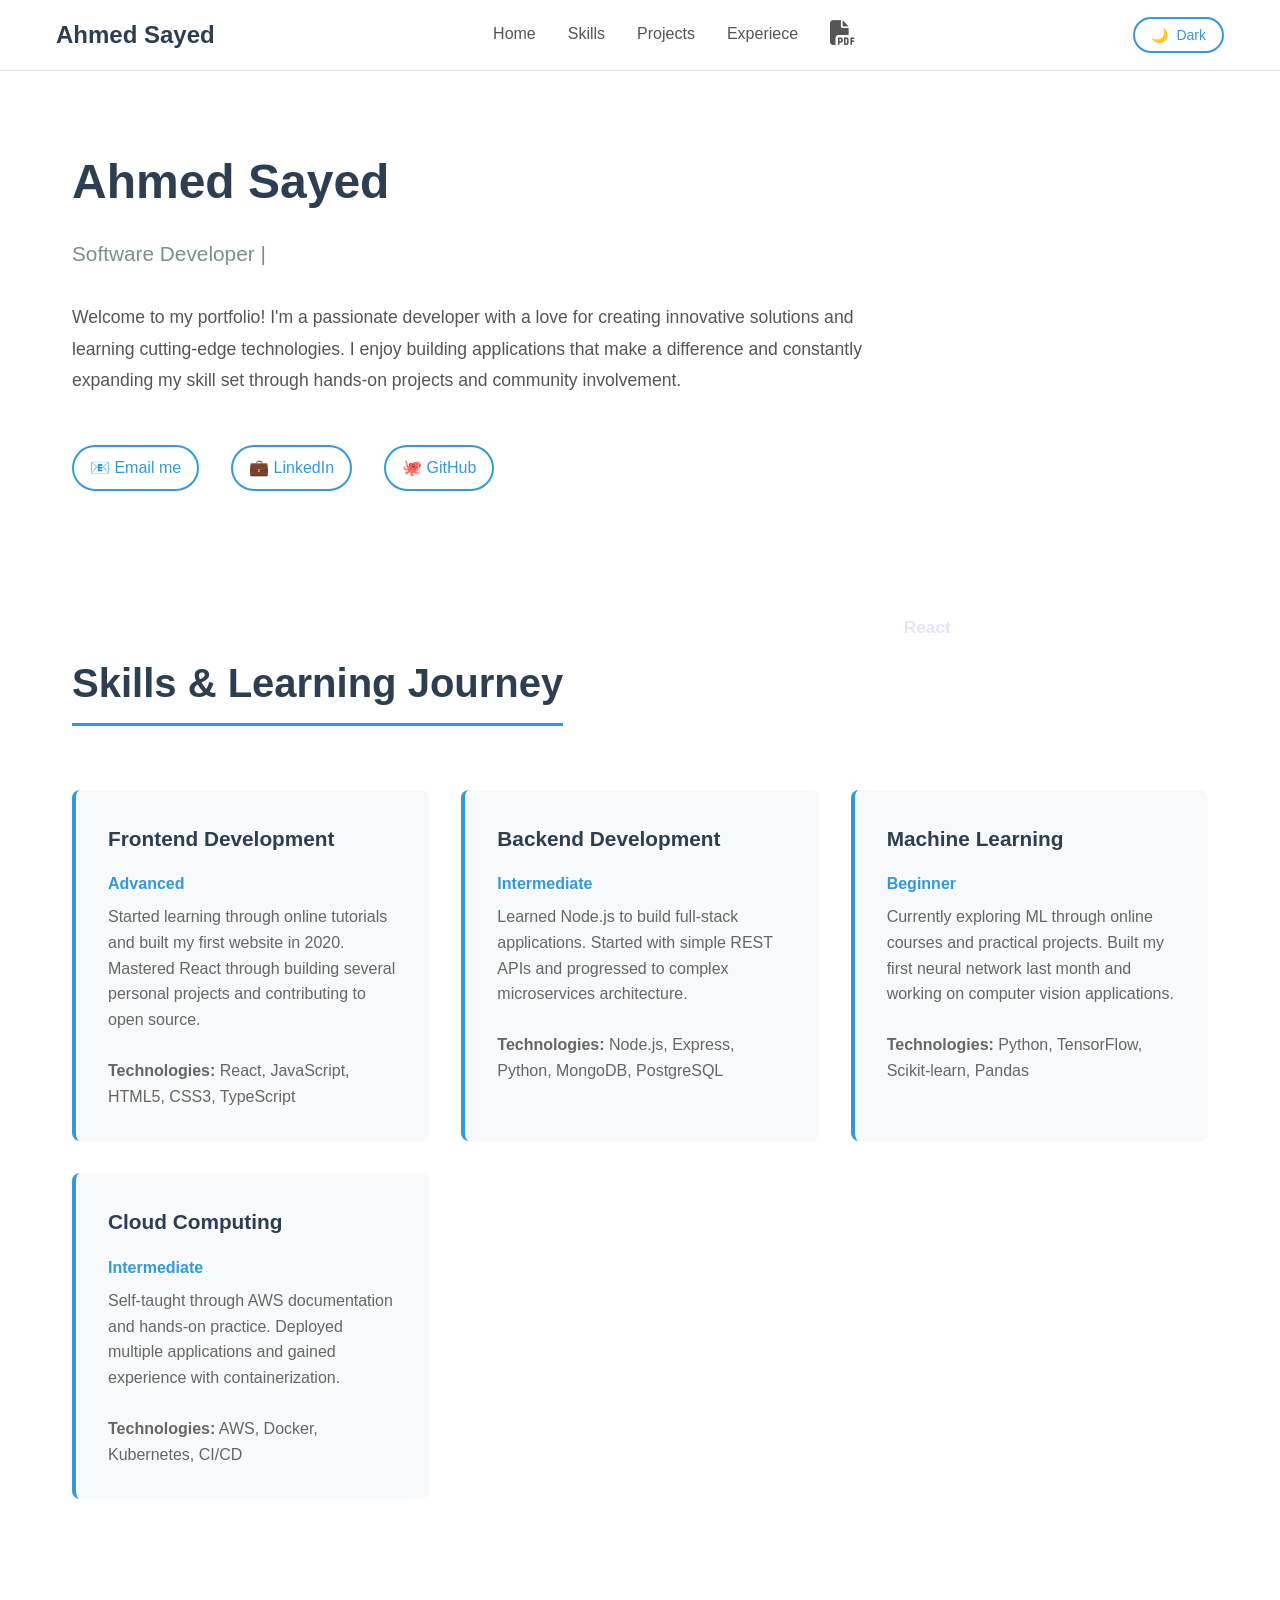
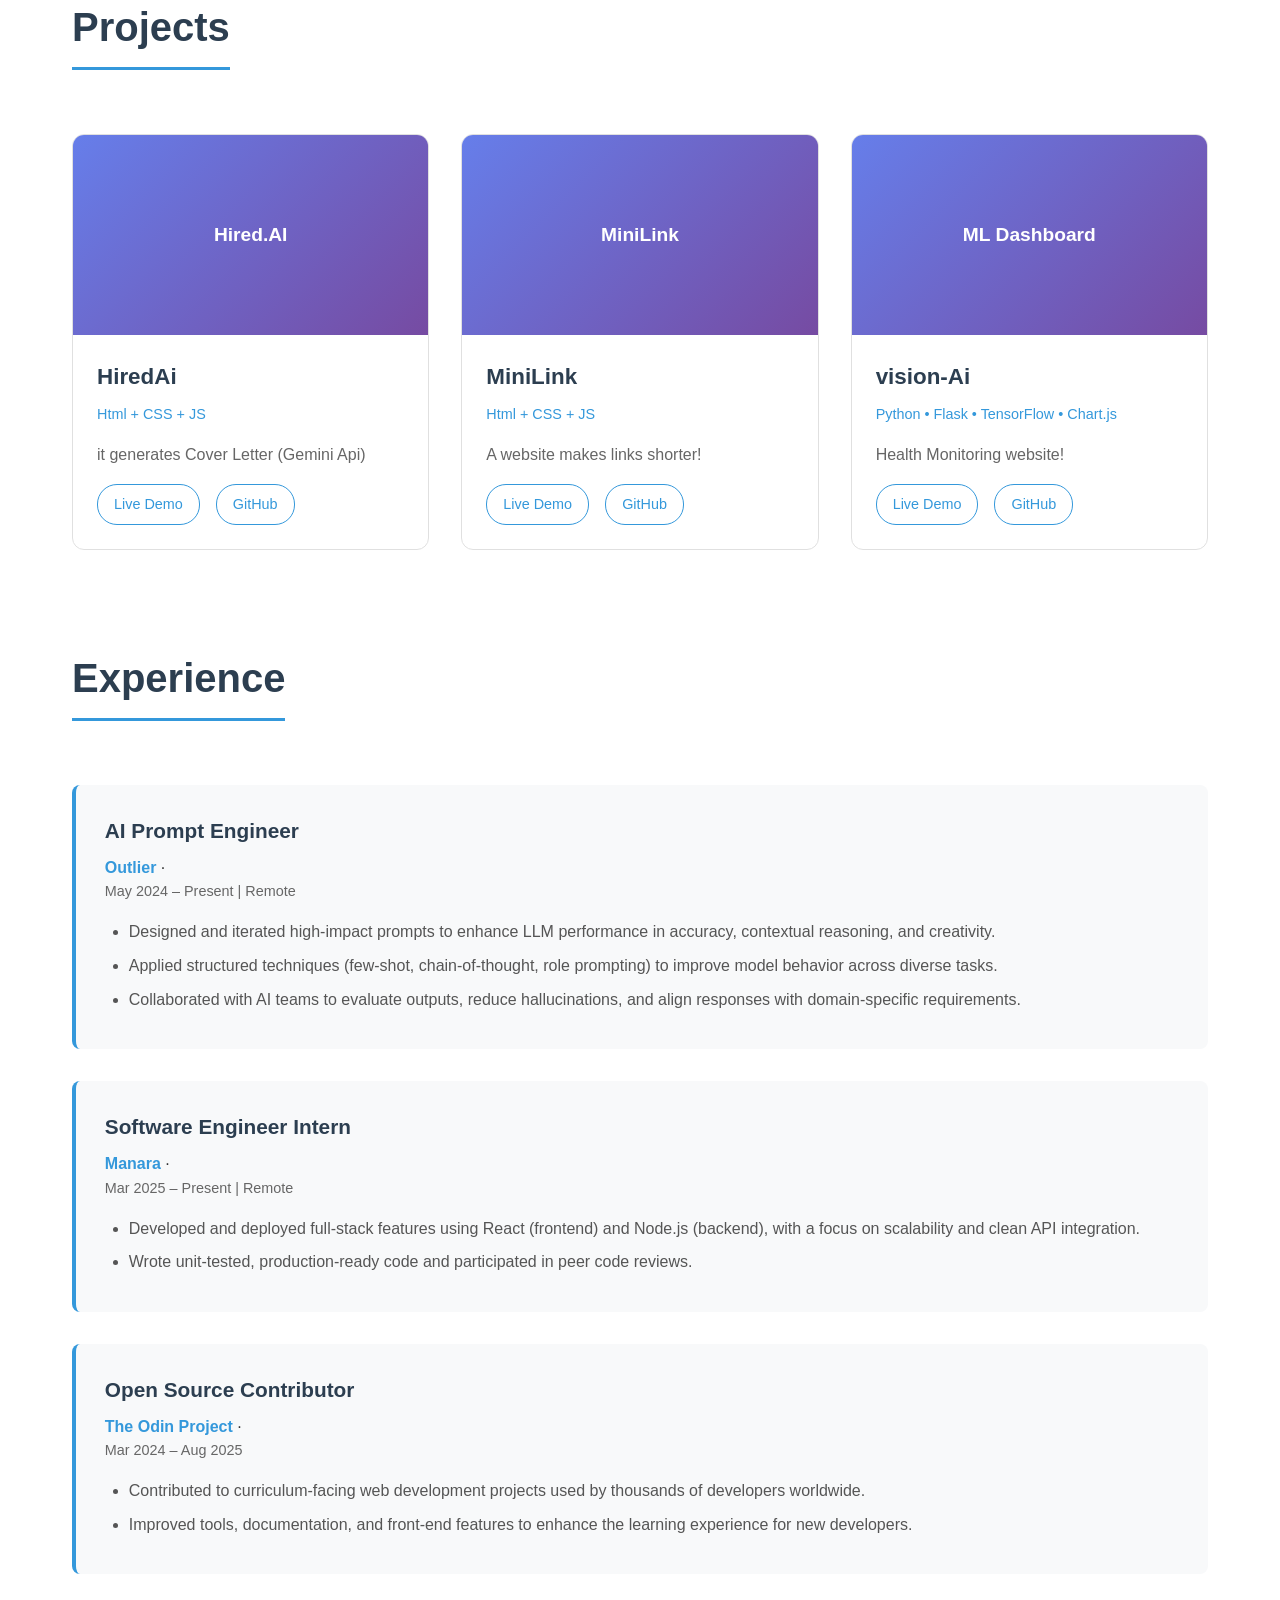
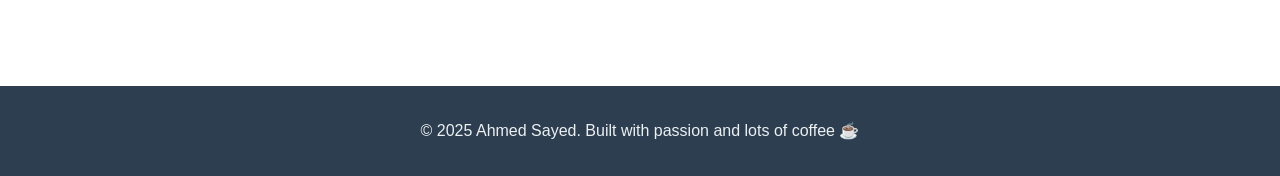
==== commit d3bcb817: "minimized the number of projects to 3" ====
--- a/index.html
+++ b/index.html
@@ -104,35 +104,7 @@
         <section id="projects" class="section">
             <h2>Projects</h2>
             <div class="projects-grid">
-                <div class="project-card fade-in">
-                    <div class="project-image one">ForeCasta</div>
-                    <div class="project-content">
-                        <h3>Weather APP</h3>
-                        <div class="project-tech">HTML • CSS • JS •  WEATHER'S API</div>
-                        <div class="project-description">
-                            A modern, responsive weather prediction website built with vanilla HTML, CSS, and JavaScript. Get real-time weather data and 5-day forecasts for any location worldwide.
-                        </div>
-                        <div class="project-links">
-                            <a href="https://forecasta-six.vercel.app/" target="_blank">Live Demo</a>
-                            <a href="https://github.com/AhGI0/Forecasta" target="_blank">GitHub</a>
-                        </div>
-                    </div>
-                </div>
-
-                <div class="project-card fade-in">
-                    <div class="project-image">To Do list</div>
-                    <div class="project-content">
-                        <h3>Nextly</h3>
-                        <div class="project-tech">Html + CSS + JS</div>
-                        <div class="project-description">
-                            A collaborative To-do application with real-time updates,           
-                        </div>
-                        <div class="project-links">
-                            <a href="https://nextly-ruby.vercel.app/" target="_blank">Live Demo</a> <!--change the link out there-->
-                            <a href="https://github.com/AhGI0/toDo" target="_blank">GitHub</a> <!--change the link out there-->
-                        </div>
-                    </div>
-                </div>
+
                 <div class="project-card fade-in">
                     <div class="project-image">Hired.AI</div>
                     <div class="project-content">
@@ -148,20 +120,6 @@
                     </div>
                 </div>
                 <div class="project-card fade-in">
-                    <div class="project-image">To Do list</div>
-                    <div class="project-content">
-                        <h3>Nextly</h3>
-                        <div class="project-tech">Html + CSS + JS</div>
-                        <div class="project-description">
-                            A collaborative To-do application with real-time updates,           
-                        </div>
-                        <div class="project-links">
-                            <a href="https://nextly-ruby.vercel.app/" target="_blank">Live Demo</a> <!--change the link out there-->
-                            <a href="https://github.com/AhGI0/toDo" target="_blank">GitHub</a> <!--change the link out there-->
-                        </div>
-                    </div>
-                </div>
-                <div class="project-card fade-in">
                     <div class="project-image">MiniLink</div>
                     <div class="project-content">
                         <h3>MiniLink</h3>
@@ -190,20 +148,7 @@
                         </div>
                     </div>
                 </div>
-                <div class="project-card fade-in">
-                    <div class="project-image">Blog App</div>
-                    <div class="project-content">
-                        <h3>thinkLoud</h3>
-                        <div class="project-tech">Firebase • ReactJs • tailwind</div>
-                        <div class="project-description">
-                            Create, read, update, and delete blog posts seamlessly
-                        </div>
-                        <div class="project-links">
-                            <a href="https://thinkloud-roan.vercel.app/" target="_blank">Live Demo</a>
-                            <a href="" target="_blank">GitHub</a> <!--i did not add the link for this app-->
-                        </div>
-                    </div>
-                </div>
+
 
 
             </div>
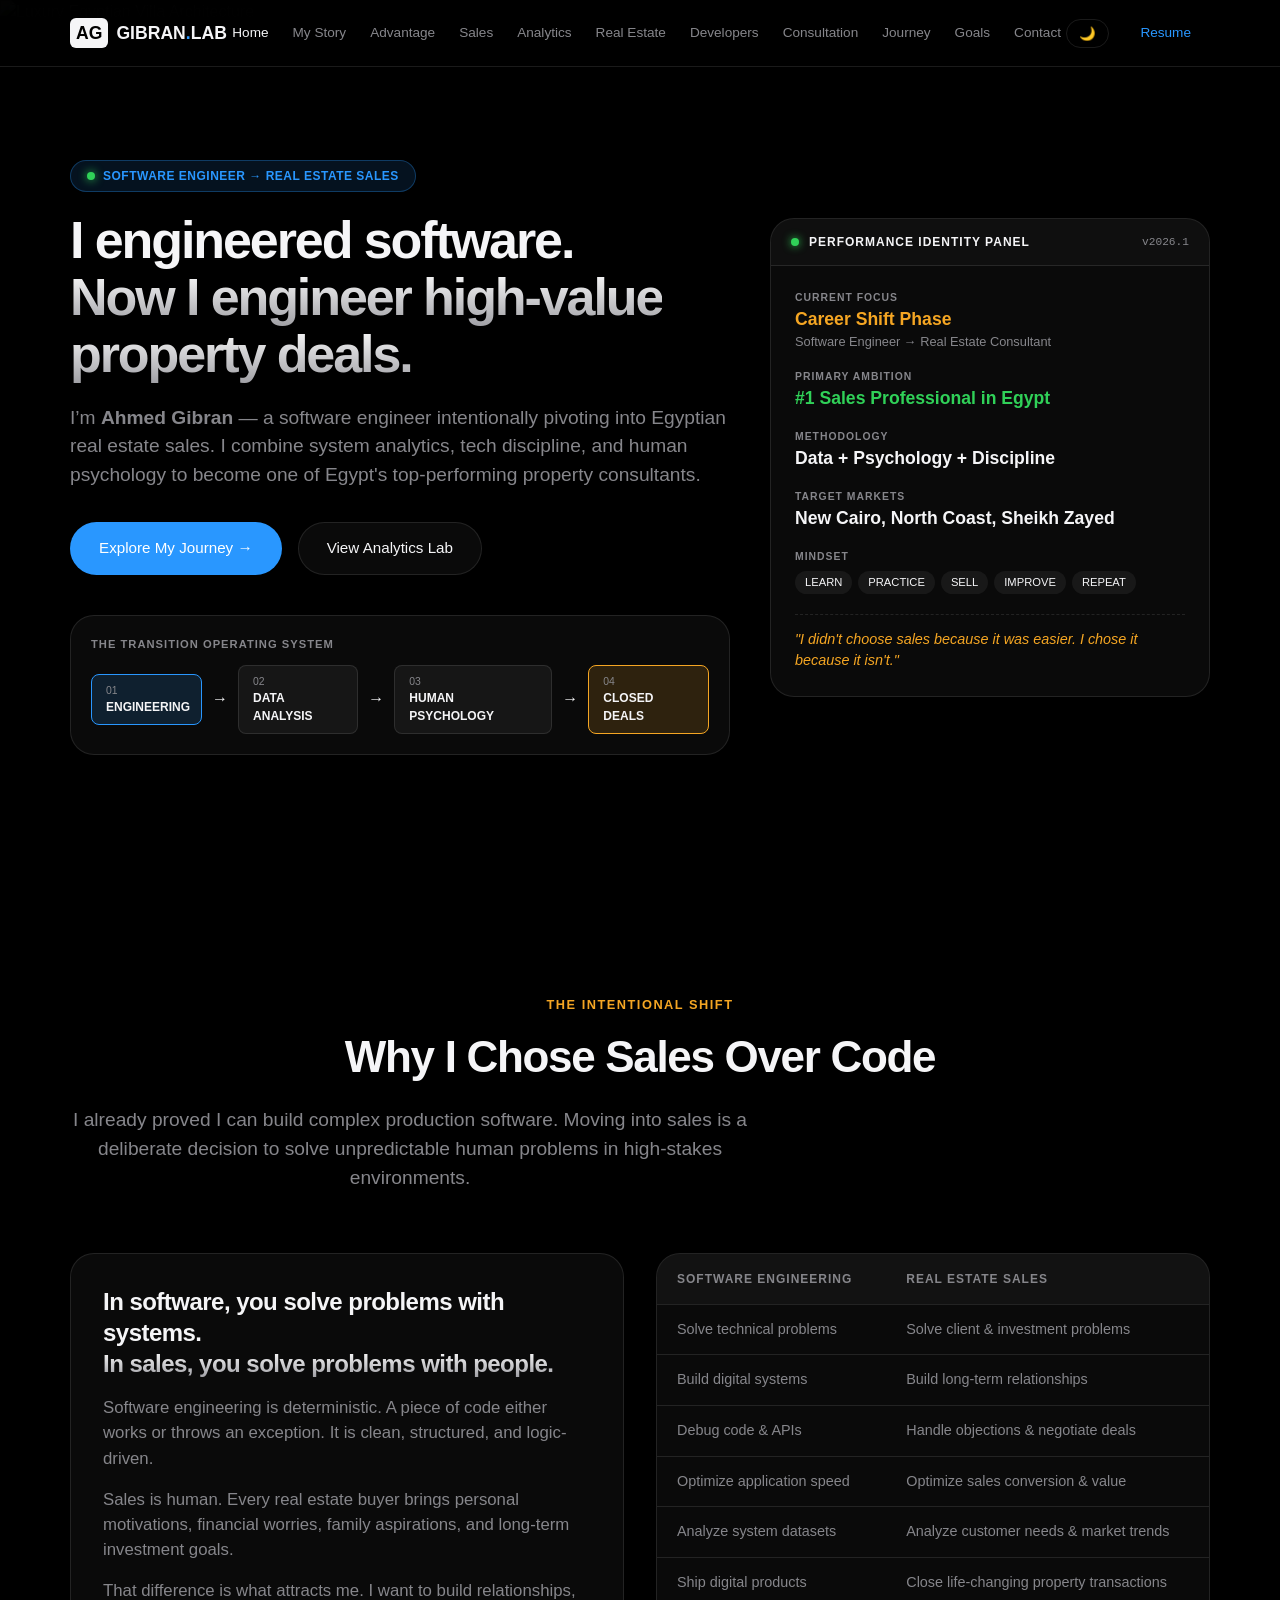
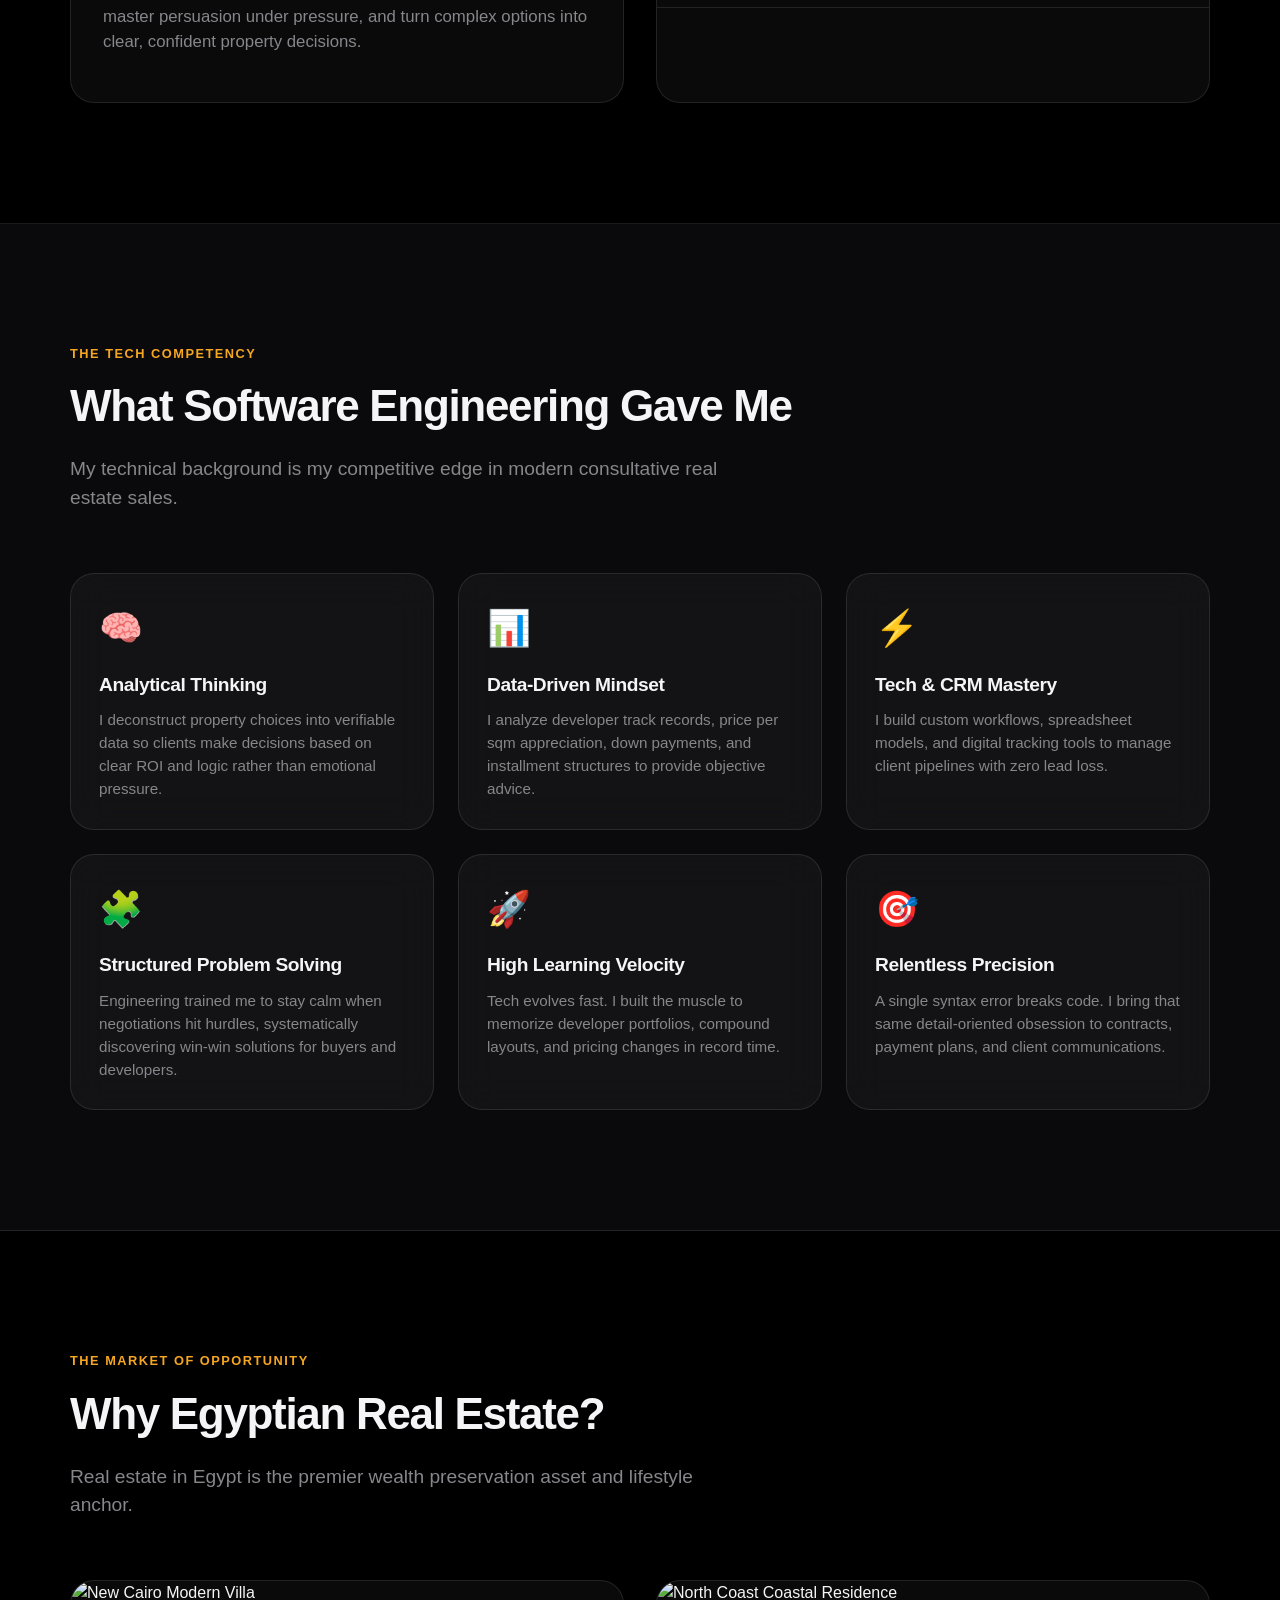
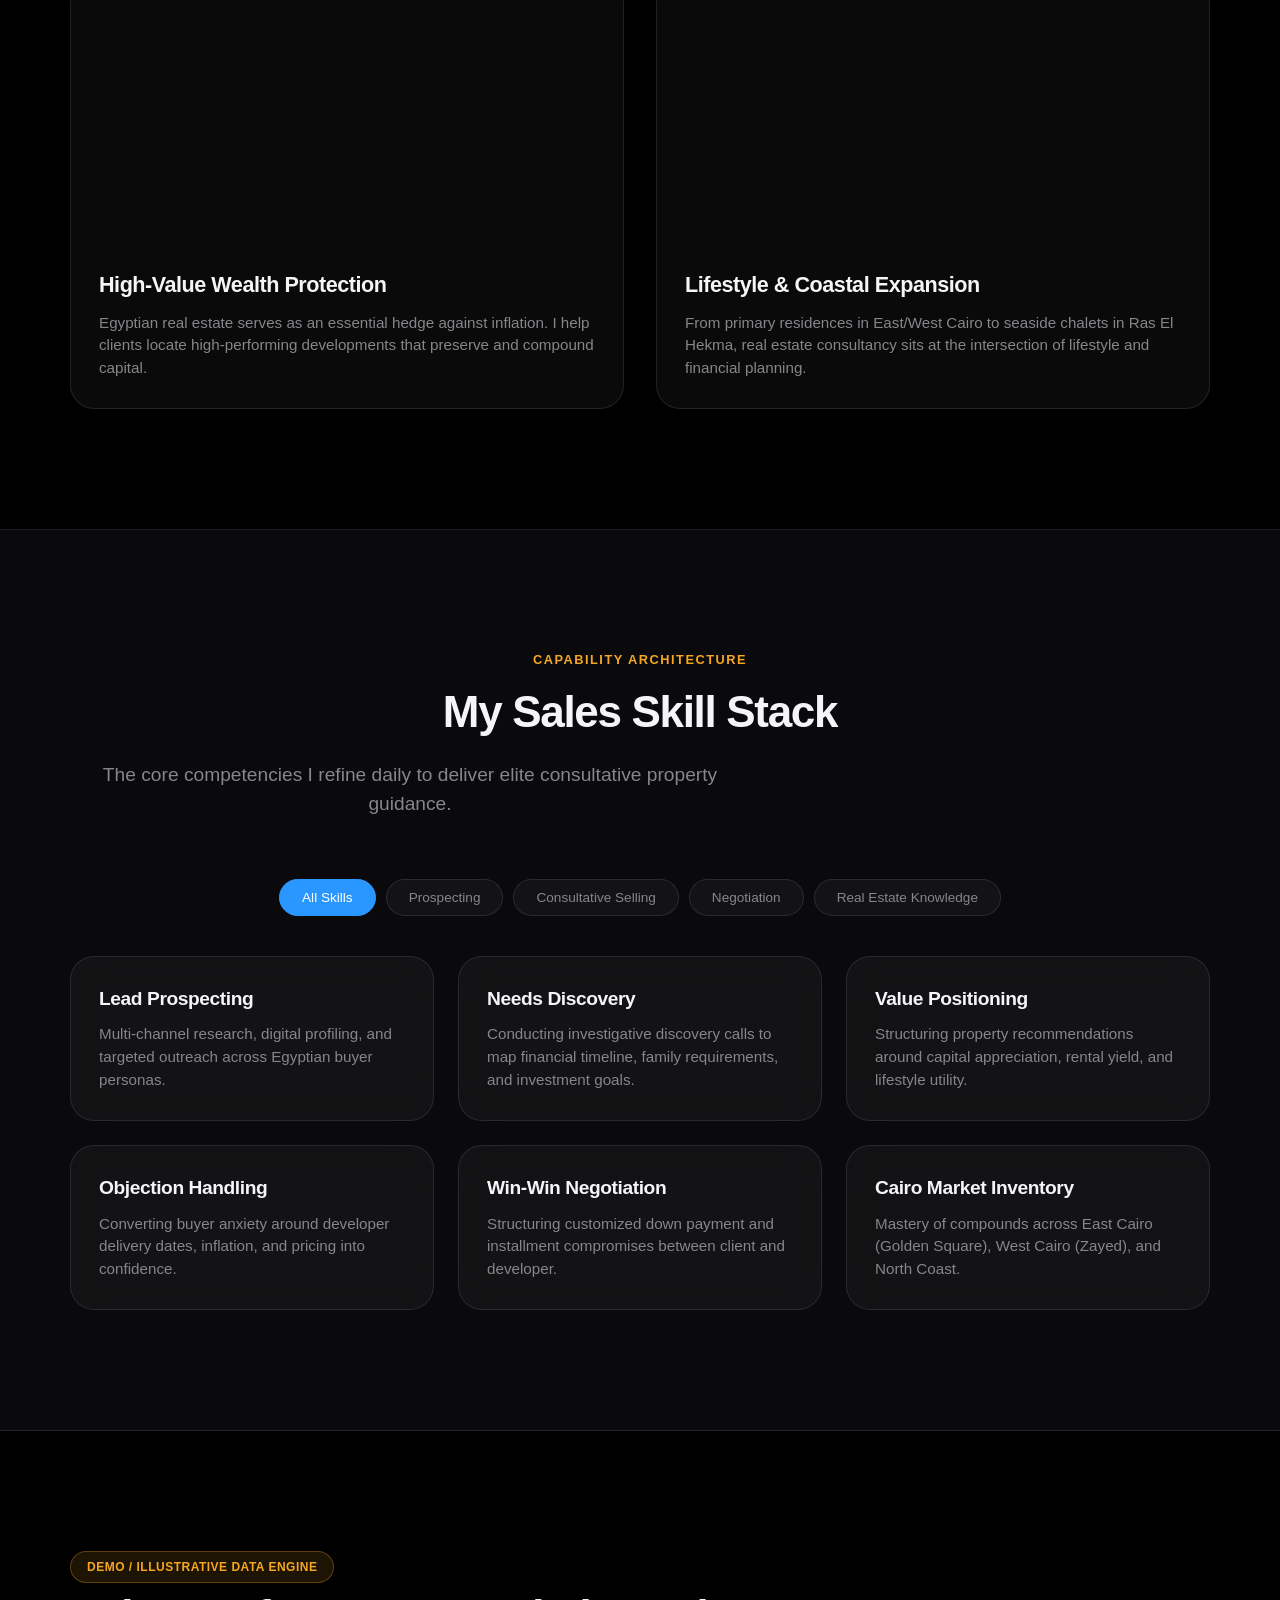
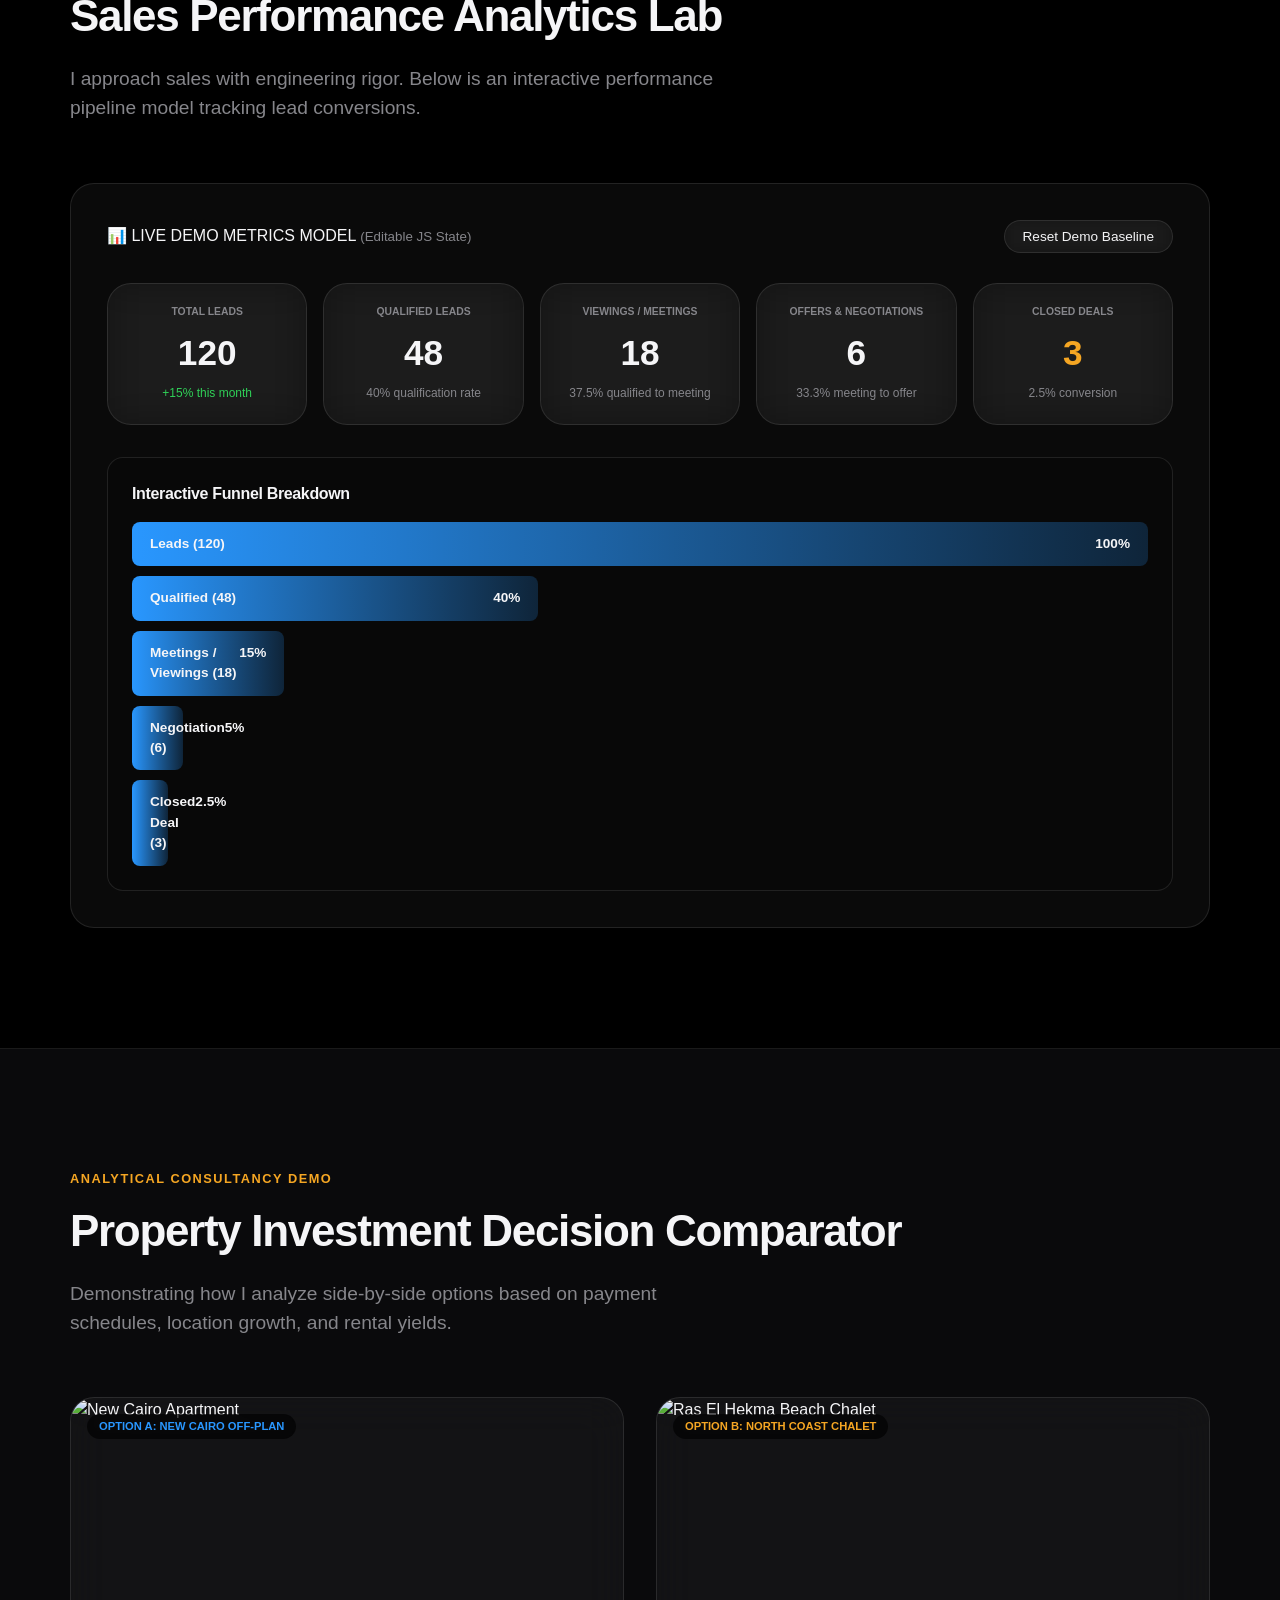
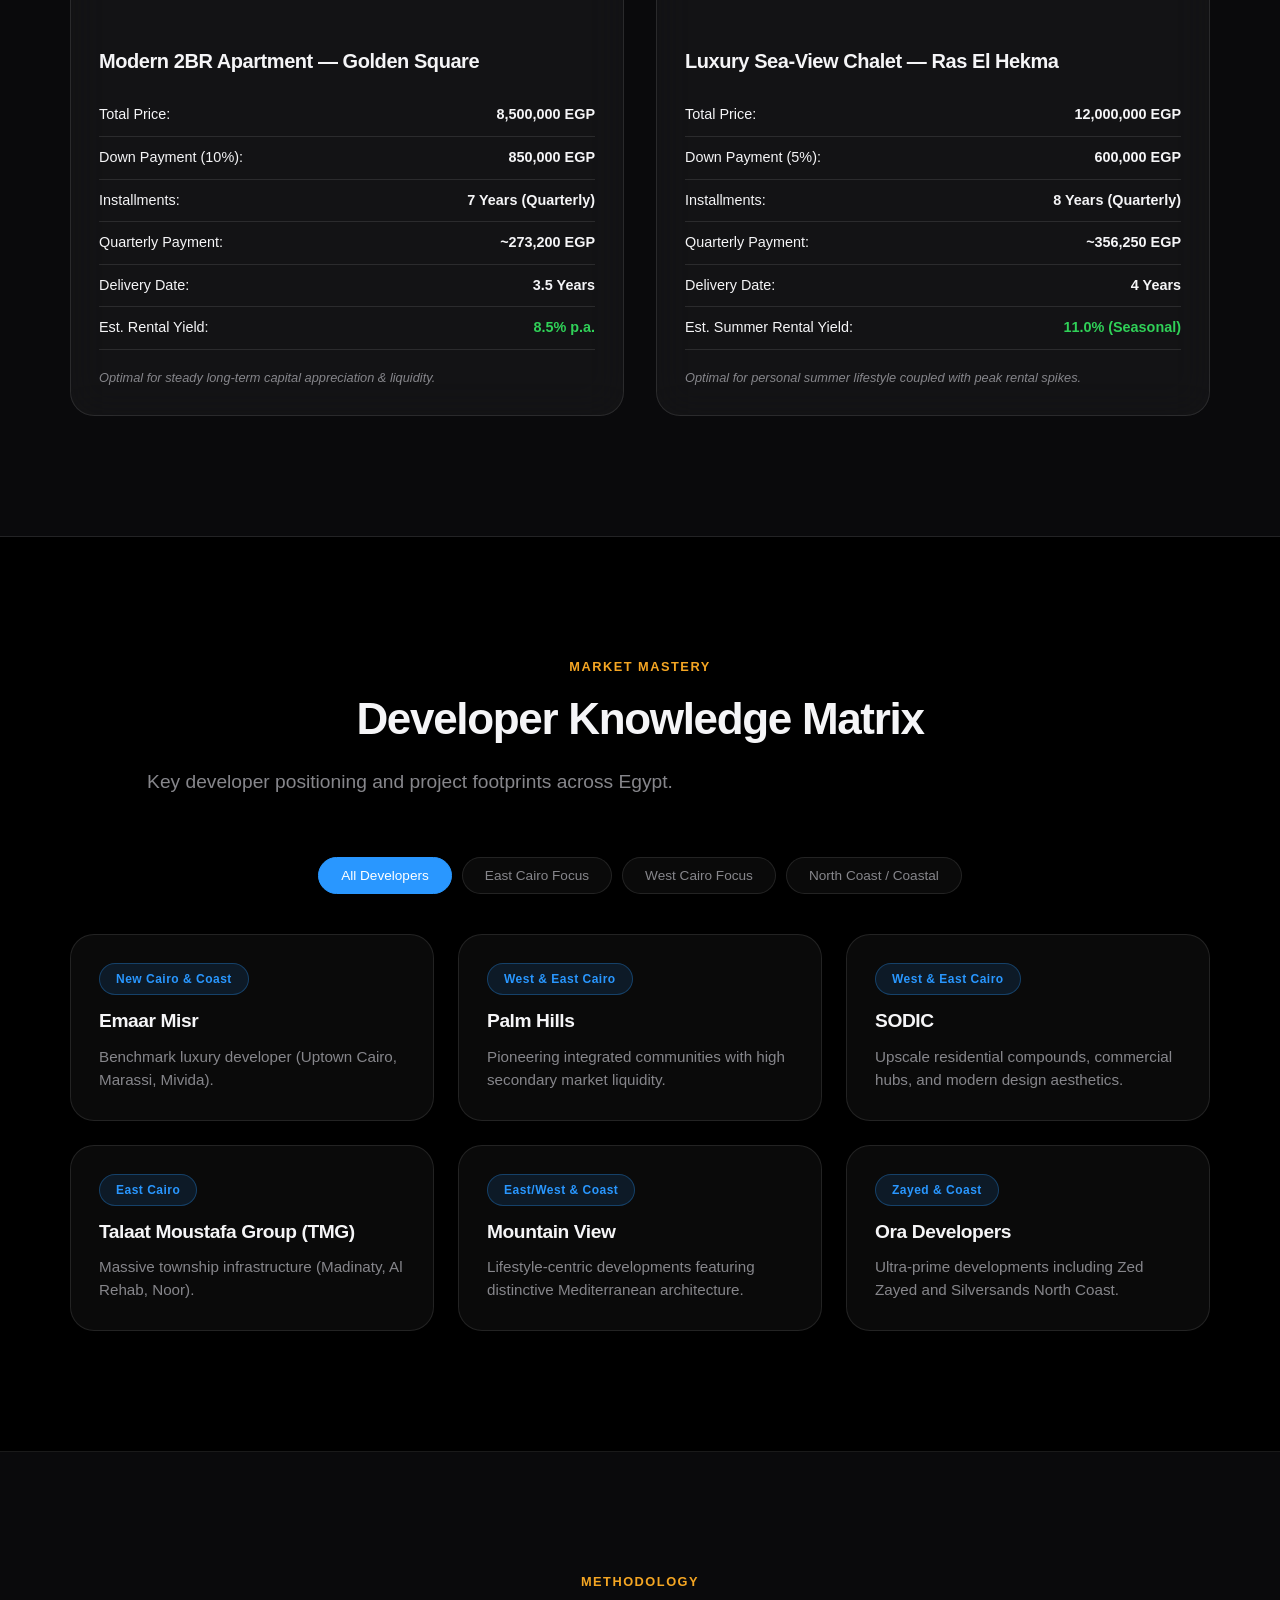
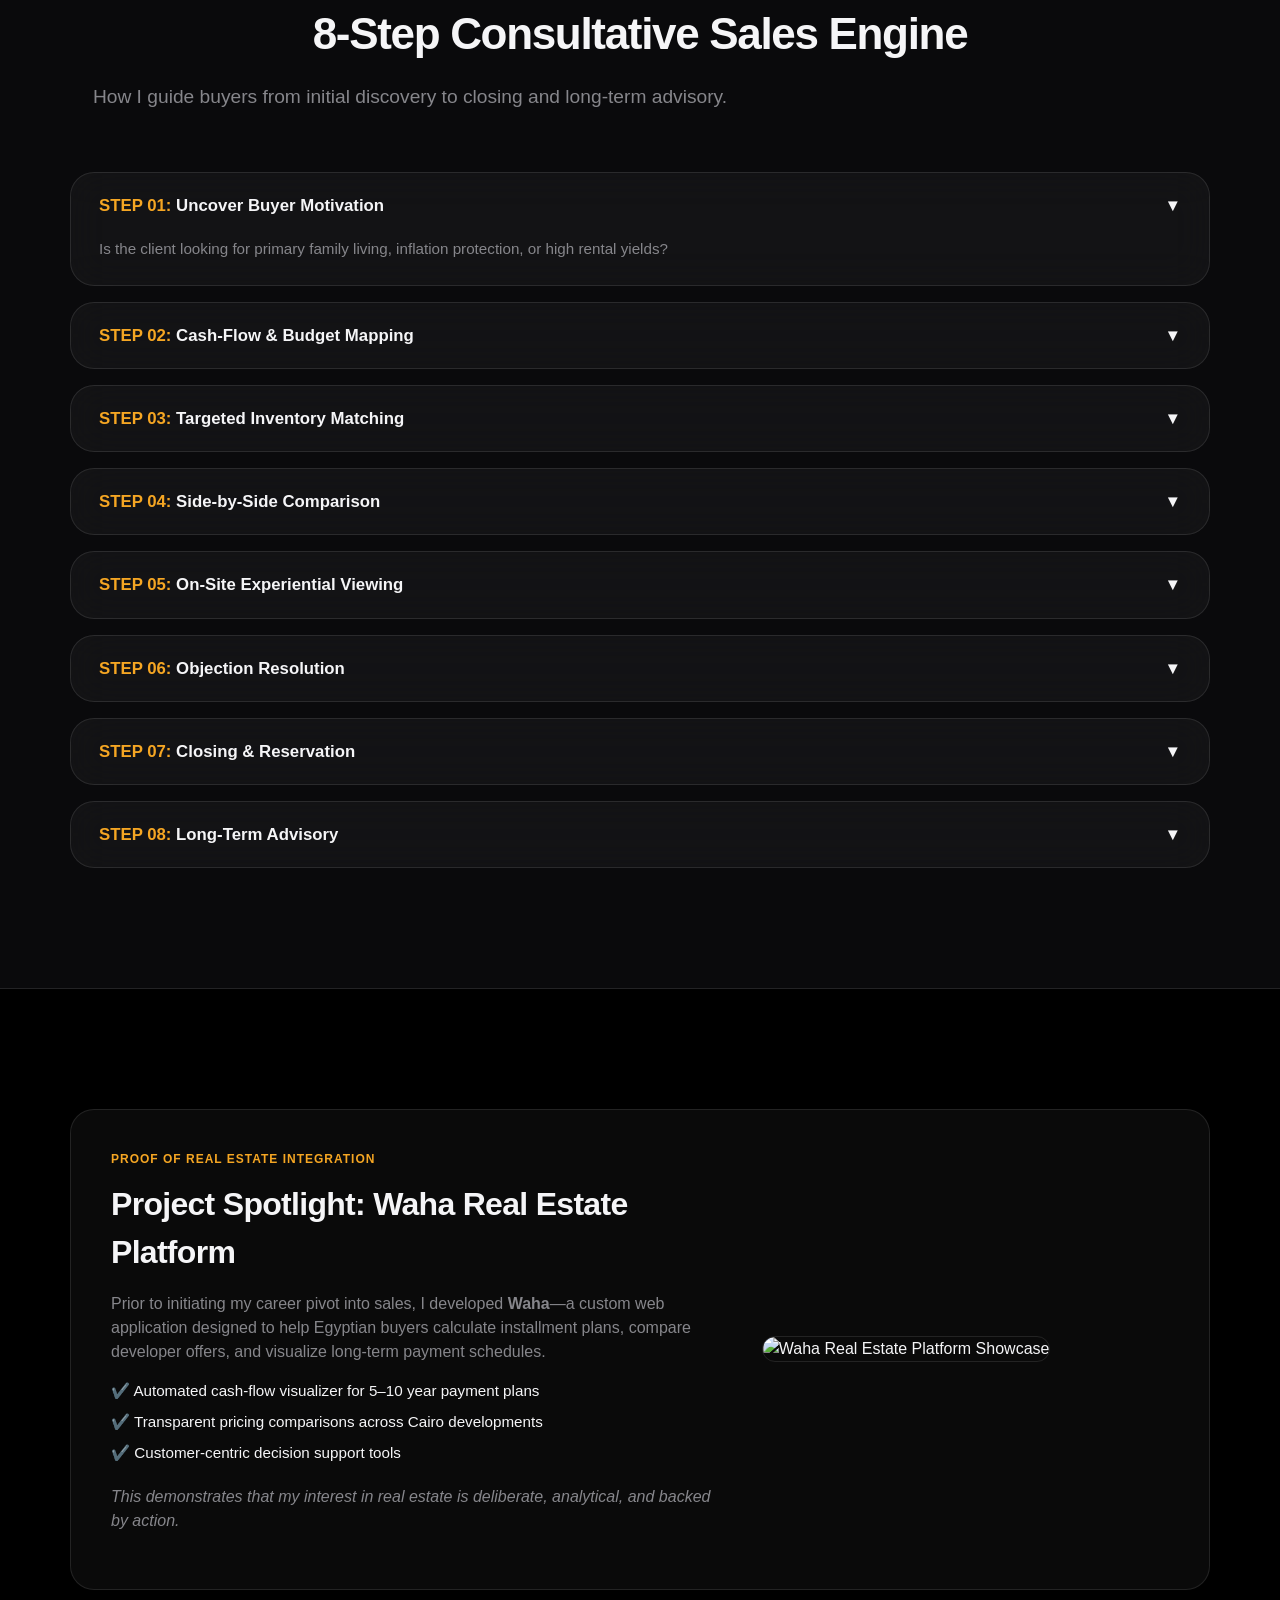
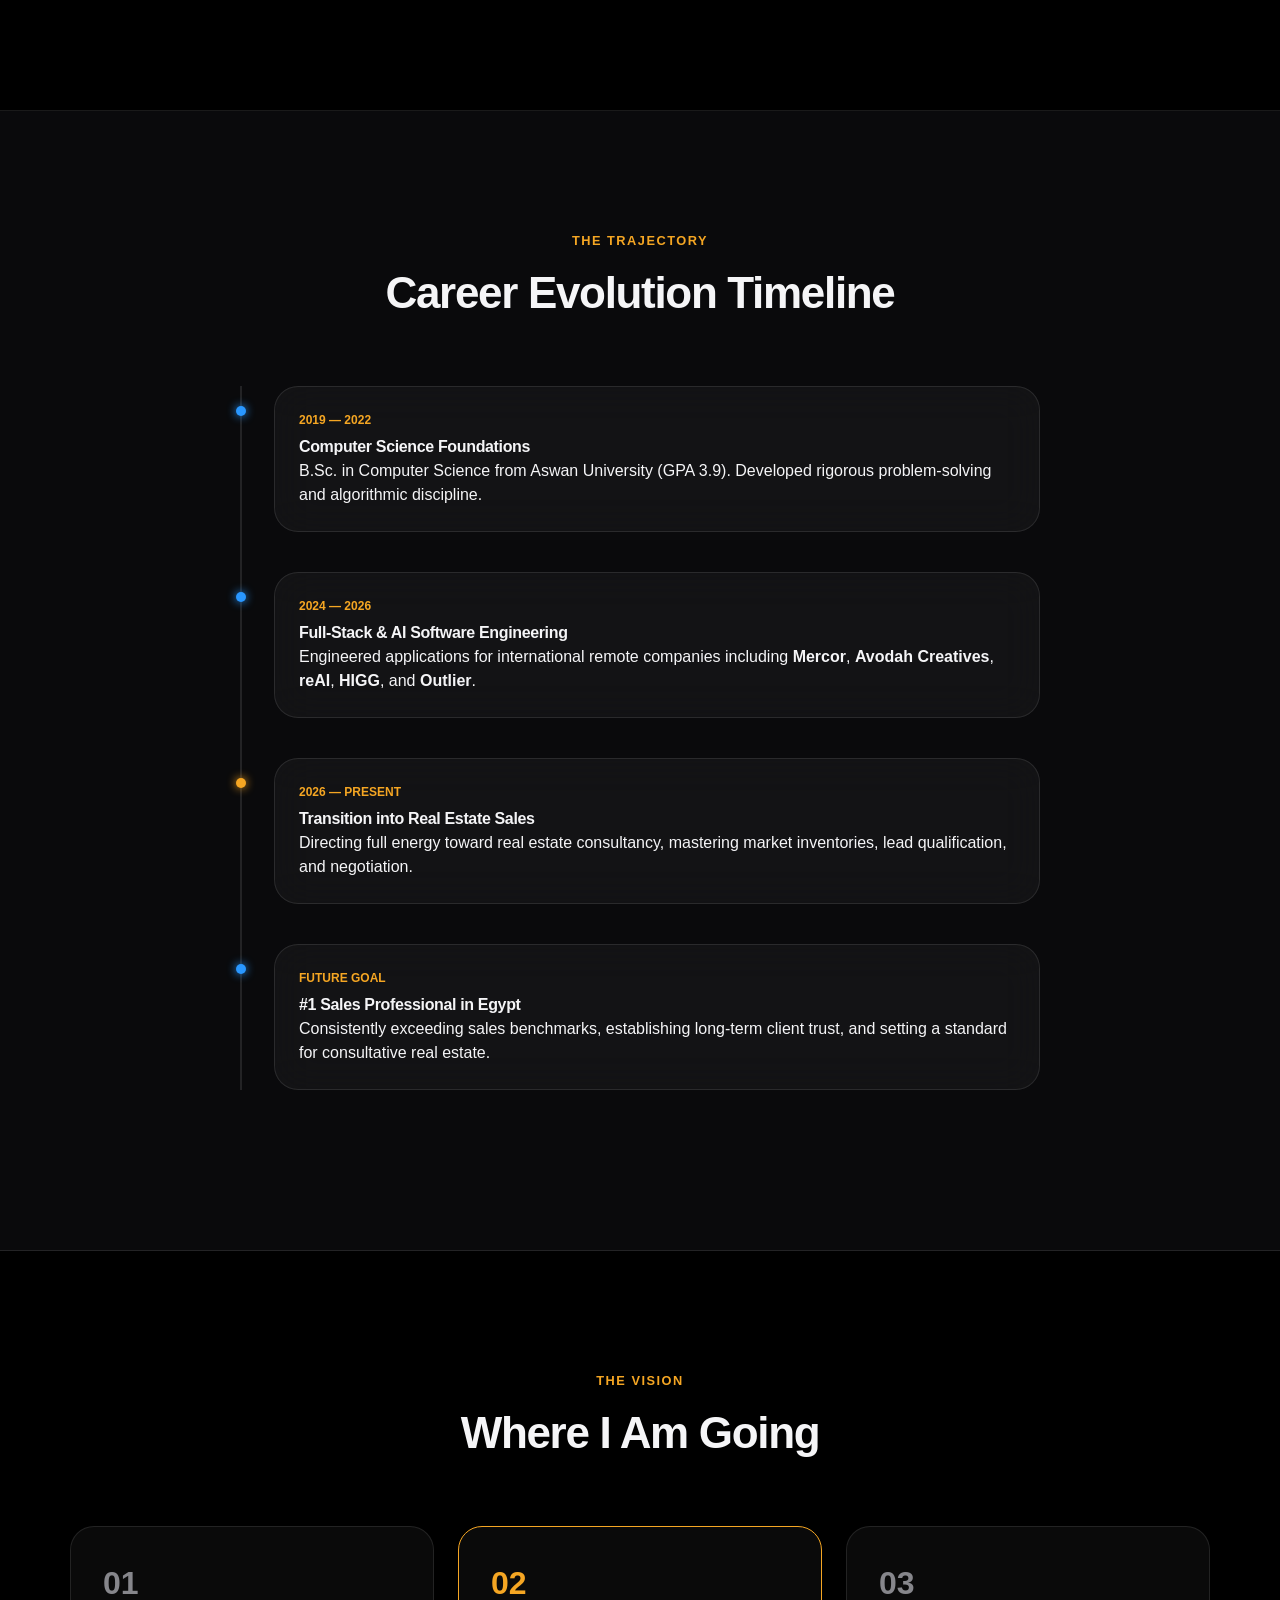
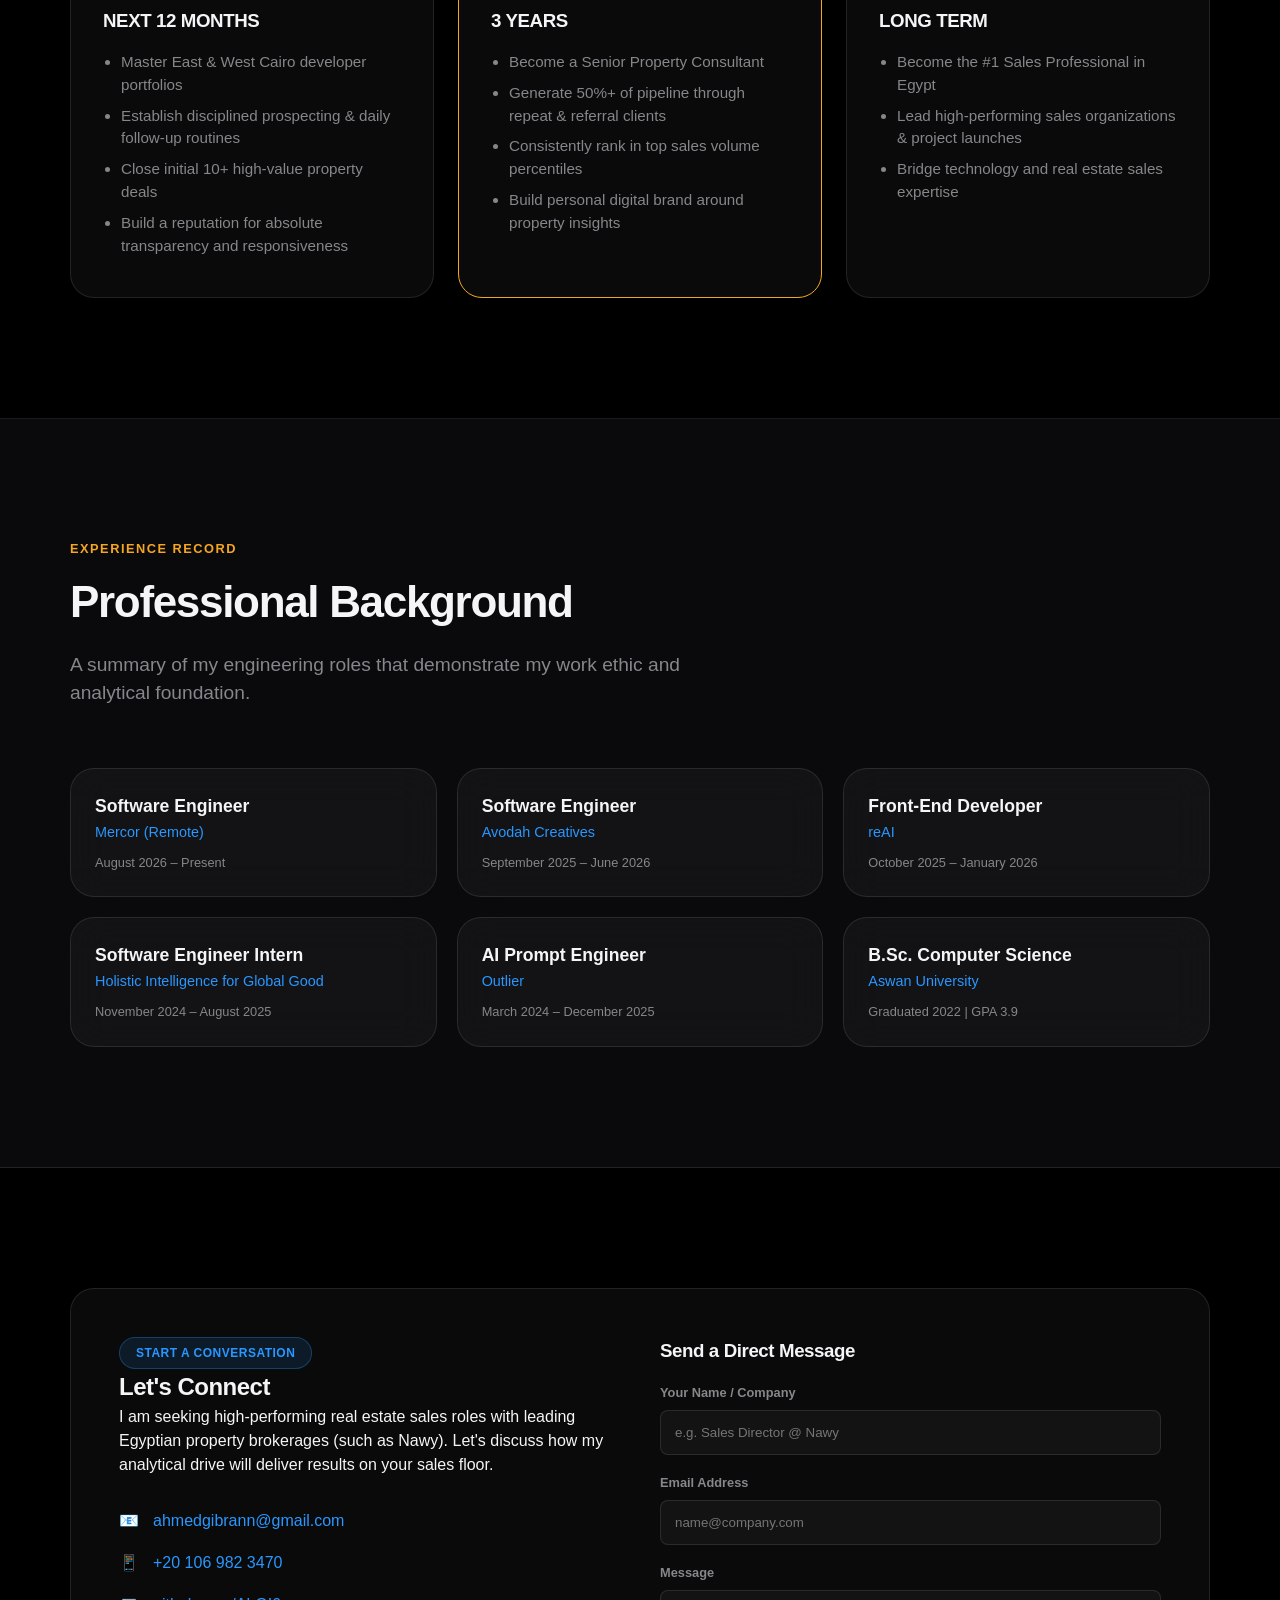
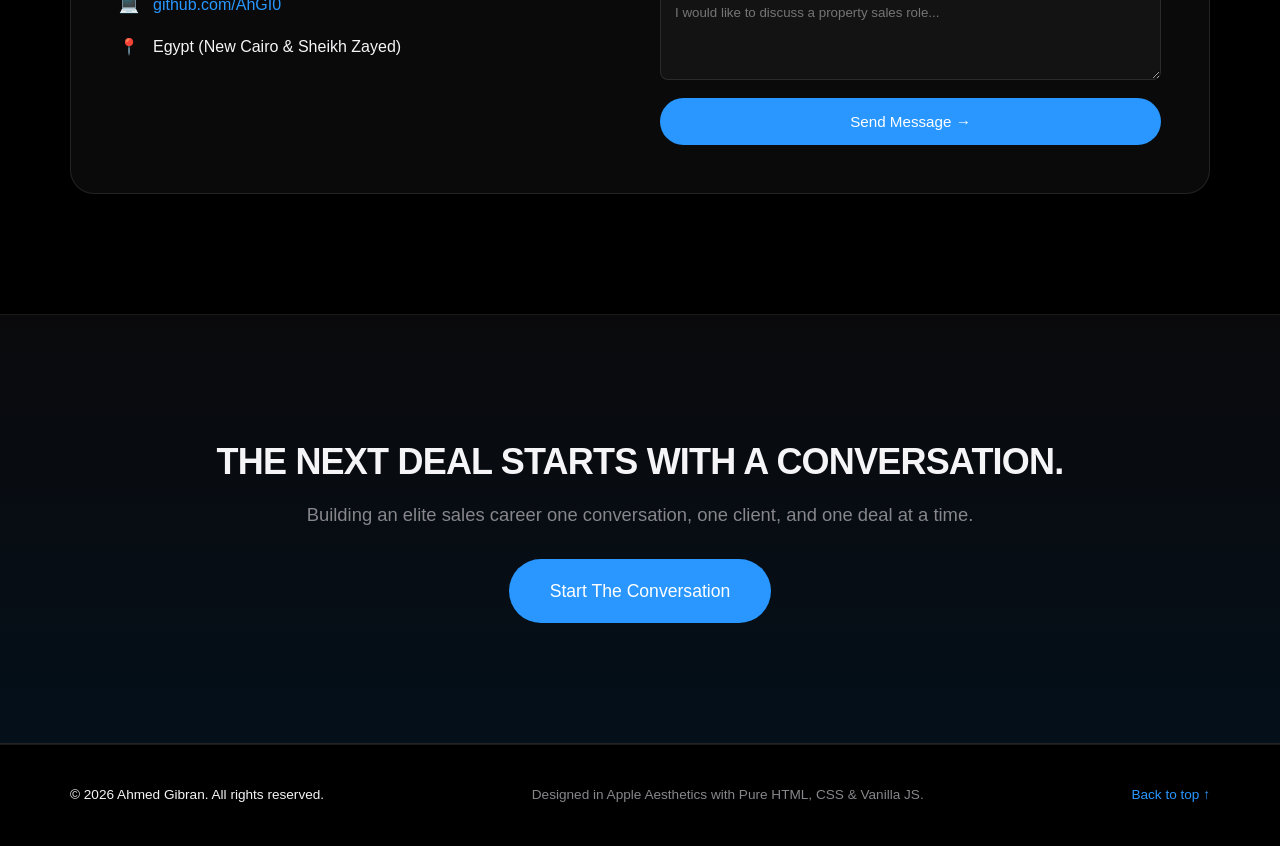
==== commit 9fa2ffe1: "my portfolio" ====
--- a/index.html
+++ b/index.html
@@ -1,200 +1,755 @@
 <!DOCTYPE html>
-<html lang="en">
+<html lang="en" data-theme="dark">
 <head>
     <meta charset="UTF-8">
     <meta name="viewport" content="width=device-width, initial-scale=1.0">
-    <title>Ahmed - Portfolio</title>
-    <link rel="stylesheet" href="/style.css">
-    <link rel="stylesheet" href="https://cdnjs.cloudflare.com/ajax/libs/font-awesome/6.5.2/css/all.min.css">
-
+    <title>Ahmed Gibran</title>
+    <meta name="description" content="Ahmed Gibran — Software Engineer transitioning into real estate sales, combining analytical thinking, data, technology, and human psychology to build an elite sales career in Egypt.">
+    <meta name="keywords" content="Real Estate Sales Egypt, Property Consultant Egypt, Sales Associate, Real Estate Consultant, Egyptian Real Estate, Ahmed Gibran, Software Engineer to Sales">
+    <meta name="author" content="Ahmed Gibran">
+    <link rel="stylesheet" href="style.css">
 </head>
 <body>
-    <header>
-        <nav>
-            <div class="logo">Ahmed Sayed</div>
-            <ul class="nav-links">
-                <li><a href="#home">Home</a></li>
-                <li><a href="#skills">Skills</a></li>
-                <li><a href="#projects">Projects</a></li>
-                <li><a href="#experience">Experiece</a></li>
-                <!-- <li><a href="./my resume.pdf" download="./my resume.pdf">MY RESUME!</a></li> -->
-                <li>
-                    <a href="Gibran.pdf" download="./Gibran.pdf" title="Download Resume">
-                    <i style="font-size:25px;" class="fa-solid fa-file-pdf"></i>
-                    </a>
-                </li>
-            </ul>
-            <button class="theme-toggle">
-                <span class="theme-icon">🌙</span>
-                <span class="theme-text">Dark</span>
-            </button>
-            <div class="mobile-menu">
-                <span></span>
-                <span></span>
-                <span></span>
-            </div>
-        </nav>
+
+    <!-- APPLE-STYLE FROSTED GLASS NAVBAR -->
+    <header class="navbar-header" id="navbar">
+        <div class="nav-container">
+            <a href="#home" class="logo">
+                <span class="logo-mark">AG</span>
+                <span class="logo-text">GIBRAN<span class="accent-dot">.</span>LAB</span>
+            </a>
+            
+            <nav class="nav-menu" id="nav-menu">
+                <a href="#home" class="nav-link active">Home</a>
+                <a href="#story" class="nav-link">My Story</a>
+                <a href="#advantage" class="nav-link">Advantage</a>
+                <a href="#sales-stack" class="nav-link">Sales </a>
+                <a href="#analytics" class="nav-link">Analytics</a>
+                <a href="#real-estate" class="nav-link">Real Estate</a>
+                <a href="#developers" class="nav-link">Developers</a>
+                <a href="#consultation" class="nav-link">Consultation</a>
+                <a href="#timeline" class="nav-link">Journey</a>
+                <a href="#goals" class="nav-link">Goals</a>
+                <a href="#contact" class="nav-link highlight">Contact</a>
+            </nav>
+
+            <div class="nav-actions">
+                <button class="theme-toggle" id="theme-toggle" aria-label="Toggle Light/Dark Theme">
+                    <span class="theme-icon-dark">🌙</span>
+                    <span class="theme-icon-light">☀️</span>
+                </button>
+                 <a href="./AhmedSayed.pdf" target="_blank" rel="noopener noreferrer" class="btn btn-pill btn-sm">Resume</a>
+                <button class="hamburger" id="hamburger" aria-label="Toggle Mobile Menu">
+                    <span></span><span></span><span></span>
+                </button>
+            </div>
+        </div>
     </header>
 
-    <main>
-        <section id="home" class="hero">
-            <h1>Ahmed Sayed</h1>
-            <p class="subtitle">Software Developer | Technology Enthusiast | Problem Solver</p>
-            <p class="hero-description">
-                Welcome to my portfolio! I'm a passionate developer with a love for creating innovative solutions 
-                and learning cutting-edge technologies. I enjoy building applications that make a difference and 
-                constantly expanding my skill set through hands-on projects and community involvement.
-            </p>
-            <div class="contact-info">
-                <a href="mailto:ahmedsaye23156@gmail.com">📧 Email me</a>
-                <a href="https://www.linkedin.com/in/ahmed-gibran-a67487228/" target="_blank">💼 LinkedIn</a>
-                <a href="https://github.com/AhGI0" target="_blank">🐙 GitHub</a>
-            </div>
-        </section>
-
-        <section id="skills" class="section">
-            <h2>Skills & Learning Journey</h2>
-            <div class="skills-grid">
-                <div class="skill-item fade-in">
-                    <h3>Frontend Development</h3>
-                    <div class="skill-level">Advanced</div>
-                    <div class="learning-story">
-                        Started learning through online tutorials and built my first website in 2020. 
-                        Mastered React through building several personal projects and contributing to open source.
-                        <br><br>
-                        <strong>Technologies:</strong> React, JavaScript, HTML5, CSS3, TypeScript
-                    </div>
-                </div>
-
-                <div class="skill-item fade-in">
-                    <h3>Backend Development</h3>
-                    <div class="skill-level">Intermediate</div>
-                    <div class="learning-story">
-                        Learned Node.js to build full-stack applications. Started with simple REST APIs 
-                        and progressed to complex microservices architecture.
-                        <br><br>
-                        <strong>Technologies:</strong> Node.js, Express, Python, MongoDB, PostgreSQL
-                    </div>
-                </div>
-
-                <div class="skill-item fade-in">
-                    <h3>Machine Learning</h3>
-                    <div class="skill-level">Beginner</div>
-                    <div class="learning-story">
-                        Currently exploring ML through online courses and practical projects. 
-                        Built my first neural network last month and working on computer vision applications.
-                        <br><br>
-                        <strong>Technologies:</strong> Python, TensorFlow, Scikit-learn, Pandas
-                    </div>
-                </div>
-
-                <div class="skill-item fade-in">
-                    <h3>Cloud Computing</h3>
-                    <div class="skill-level">Intermediate</div>
-                    <div class="learning-story">
-                        Self-taught through AWS documentation and hands-on practice. 
-                        Deployed multiple applications and gained experience with containerization.
-                        <br><br>
-                        <strong>Technologies:</strong> AWS, Docker, Kubernetes, CI/CD
-                    </div>
-                </div>
-            </div>
-        </section>
-
-        <section id="projects" class="section">
-            <h2>Projects</h2>
-            <div class="projects-grid">
-
-                <div class="project-card fade-in">
-                    <div class="project-image">Hired.AI</div>
-                    <div class="project-content">
-                        <h3>HiredAi</h3>
-                        <div class="project-tech">Html + CSS + JS</div>
-                        <div class="project-description">
-                            it generates Cover Letter (Gemini Api)            
-                        </div>
-                        <div class="project-links">
-                            <a href="https://hiredai-delta.vercel.app/" target="_blank">Live Demo</a> <!--change the link out there-->
-                            <a href="#" target="_blank">GitHub</a> <!--change the link out there-->
-                        </div>
-                    </div>
-                </div>
-                <div class="project-card fade-in">
-                    <div class="project-image">MiniLink</div>
-                    <div class="project-content">
-                        <h3>MiniLink</h3>
-                        <div class="project-tech">Html + CSS + JS</div>
-                        <div class="project-description">
-                            A website makes links shorter!          
-                        </div>
-                        <div class="project-links">
-                            <a href="https://mini-link-livid.vercel.app/" target="_blank">Live Demo</a> <!--change the link out there-->
-                            <a href="https://github.com/AhGI0/shortner" target="_blank">GitHub</a> <!--change the link out there-->
-                        </div>
-                    </div>
-                </div>
-
-                <div class="project-card fade-in">
-                    <div class="project-image">ML Dashboard</div>
-                    <div class="project-content">
-                        <h3>vision-Ai</h3>
-                        <div class="project-tech">Python • Flask • TensorFlow • Chart.js</div>
-                        <div class="project-description">
-                            Health Monitoring website!
-                        </div>
-                        <div class="project-links">
-                            <a href="https://vision-ai-alpha.vercel.app/" target="_blank">Live Demo</a>
-                            <a href="https://github.com/AhGI0/visionAI" target="_blank">GitHub</a>
-                        </div>
-                    </div>
-                </div>
-
-
-
-            </div>
-        </section>
- <!-- expereiece section -->
-  <section id="experience" class="section">
-  <h2>Experience</h2>
-  <div class="experience-timeline">
-
-    <div class="experience-item fade-in">
-      <h3>AI Prompt Engineer</h3>
-      <span class="company">Outlier</span> · <span class="date">May 2024 – Present | Remote</span>
-      <ul class="experience-description ">
-        <li>Designed and iterated high-impact prompts to enhance LLM performance in accuracy, contextual reasoning, and creativity.</li>
-        <li>Applied structured techniques (few-shot, chain-of-thought, role prompting) to improve model behavior across diverse tasks.</li>
-        <li>Collaborated with AI teams to evaluate outputs, reduce hallucinations, and align responses with domain-specific requirements.</li>
-      </ul>
-    </div>
-
-    <div class="experience-item fade-in">
-      <h3>Software Engineer Intern</h3>
-      <span class="company">Manara</span> · <span class="date">Mar 2025 – Present | Remote</span>
-      <ul class="experience-description">
-        <li>Developed and deployed full-stack features using React (frontend) and Node.js (backend), with a focus on scalability and clean API integration.</li>
-        <li>Wrote unit-tested, production-ready code and participated in peer code reviews.</li>
-      </ul>
-    </div>
-
-    <div class="experience-item fade-in">
-      <h3>Open Source Contributor</h3>
-      <span class="company">The Odin Project</span> · <span class="date">Mar 2024 – Aug 2025</span>
-      <ul class="experience-description">
-        <li>Contributed to curriculum-facing web development projects used by thousands of developers worldwide.</li>
-        <li>Improved tools, documentation, and front-end features to enhance the learning experience for new developers.</li>
-      </ul>
-    </div>
-
-  </div>
-</section>
-        </section>
+    <main id="main-content">
+
+        <!-- APPLE HERO SECTION WITH CINEMATIC BACKGROUND IMAGE -->
+        <section id="home" class="hero-section">
+            <div class="hero-bg-overlay"></div>
+            <img class="hero-bg-img" src="https://images.unsplash.com/photo-1600596542815-ffad4c1539a9?auto=format&fit=crop&w=1920&q=80" alt="Luxury Egyptian Villa Architecture">
+            
+            <div class="section-container hero-grid reveal">
+                <div class="hero-content">
+                    <div class="badge badge-apple">
+                        <span class="pulse-dot"></span> SOFTWARE ENGINEER &rarr; REAL ESTATE SALES
+                    </div>
+                    <h1 class="hero-title">
+                        I engineered software.<br>
+                        <span class="apple-gradient-text">Now I engineer high-value property deals.</span>
+                    </h1>
+                    <p class="hero-description">
+                        I’m <strong>Ahmed Gibran</strong> — a software engineer intentionally pivoting into Egyptian real estate sales. I combine system analytics, tech discipline, and human psychology to become one of Egypt's top-performing property consultants.
+                    </p>
+                    
+                    <div class="hero-cta-group">
+                        <a href="#story" class="btn btn-apple-primary">Explore My Journey &rarr;</a>
+                        <a href="#analytics" class="btn btn-glass">View Analytics Lab</a>
+                    </div>
+
+                    <!-- TRANSITION PIPELINE ANIMATION -->
+                    <div class="transition-pipeline glass-panel">
+                        <div class="pipeline-title">THE TRANSITION OPERATING SYSTEM</div>
+                        <div class="pipeline-steps">
+                            <div class="pipeline-step active">
+                                <span class="step-num">01</span>
+                                <span class="step-text">ENGINEERING</span>
+                            </div>
+                            <span class="pipeline-arrow">&rarr;</span>
+                            <div class="pipeline-step">
+                                <span class="step-num">02</span>
+                                <span class="step-text">DATA ANALYSIS</span>
+                            </div>
+                            <span class="pipeline-arrow">&rarr;</span>
+                            <div class="pipeline-step">
+                                <span class="step-num">03</span>
+                                <span class="step-text">HUMAN PSYCHOLOGY</span>
+                            </div>
+                            <span class="pipeline-arrow">&rarr;</span>
+                            <div class="pipeline-step highlight-step">
+                                <span class="step-num">04</span>
+                                <span class="step-text">CLOSED DEALS</span>
+                            </div>
+                        </div>
+                    </div>
+                </div>
+
+                <!-- HERO PERFORMANCE CARD -->
+                <div class="hero-card-container reveal">
+                    <div class="performance-card glass-panel">
+                        <div class="card-header-bar">
+                            <span class="status-indicator"></span>
+                            <span class="card-header-title">PERFORMANCE IDENTITY PANEL</span>
+                            <span class="card-version">v2026.1</span>
+                        </div>
+                        <div class="card-body">
+                            <div class="identity-item">
+                                <span class="identity-label">CURRENT FOCUS</span>
+                                <span class="identity-value text-gold">Career Shift Phase</span>
+                                <span class="identity-sub">Software Engineer &rarr; Real Estate Consultant</span>
+                            </div>
+                            <div class="identity-item">
+                                <span class="identity-label">PRIMARY AMBITION</span>
+                                <span class="identity-value text-emerald">#1 Sales Professional in Egypt</span>
+                            </div>
+                            <div class="identity-item">
+                                <span class="identity-label">METHODOLOGY</span>
+                                <span class="identity-value">Data + Psychology + Discipline</span>
+                            </div>
+                            <div class="identity-item">
+                                <span class="identity-label">TARGET MARKETS</span>
+                                <span class="identity-value">New Cairo, North Coast, Sheikh Zayed</span>
+                            </div>
+                            <div class="identity-item">
+                                <span class="identity-label">MINDSET</span>
+                                <div class="mindset-tags">
+                                    <span class="tag">LEARN</span>
+                                    <span class="tag">PRACTICE</span>
+                                    <span class="tag">SELL</span>
+                                    <span class="tag">IMPROVE</span>
+                                    <span class="tag">REPEAT</span>
+                                </div>
+                            </div>
+                            <div class="identity-footer">
+                                <p class="footer-quote">"I didn't choose sales because it was easier. I chose it because it isn't."</p>
+                            </div>
+                        </div>
+                    </div>
+                </div>
+            </div>
+        </section>
+
+        <!-- WHY SALES SECTION -->
+        <section id="story" class="section">
+            <div class="section-container">
+                <div class="section-header center-text reveal">
+                    <span class="section-subtitle">THE INTENTIONAL SHIFT</span>
+                    <h2 class="section-title">Why I Chose Sales Over Code</h2>
+                    <p class="section-desc">
+                        I already proved I can build complex production software. Moving into sales is a deliberate decision to solve unpredictable human problems in high-stakes environments.
+                    </p>
+                </div>
+
+                <div class="story-grid reveal">
+                    <div class="story-card text-block glass-panel">
+                        <h3>In software, you solve problems with systems.<br><span class="apple-gradient-text">In sales, you solve problems with people.</span></h3>
+                        <p>
+                            Software engineering is deterministic. A piece of code either works or throws an exception. It is clean, structured, and logic-driven.
+                        </p>
+                        <p>
+                            Sales is human. Every real estate buyer brings personal motivations, financial worries, family aspirations, and long-term investment goals. 
+                        </p>
+                        <p>
+                            That difference is what attracts me. I want to build relationships, master persuasion under pressure, and turn complex options into clear, confident property decisions.
+                        </p>
+                    </div>
+
+                    <div class="comparison-table-wrapper glass-panel">
+                        <table class="comparison-table">
+                            <thead>
+                                <tr>
+                                    <th>SOFTWARE ENGINEERING</th>
+                                    <th>REAL ESTATE SALES</th>
+                                </tr>
+                            </thead>
+                            <tbody>
+                                <tr>
+                                    <td>Solve technical problems</td>
+                                    <td>Solve client & investment problems</td>
+                                </tr>
+                                <tr>
+                                    <td>Build digital systems</td>
+                                    <td>Build long-term relationships</td>
+                                </tr>
+                                <tr>
+                                    <td>Debug code & APIs</td>
+                                    <td>Handle objections & negotiate deals</td>
+                                </tr>
+                                <tr>
+                                    <td>Optimize application speed</td>
+                                    <td>Optimize sales conversion & value</td>
+                                </tr>
+                                <tr>
+                                    <td>Analyze system datasets</td>
+                                    <td>Analyze customer needs & market trends</td>
+                                </tr>
+                                <tr>
+                                    <td>Ship digital products</td>
+                                    <td>Close life-changing property transactions</td>
+                                </tr>
+                            </tbody>
+                        </table>
+                    </div>
+                </div>
+            </div>
+        </section>
+
+        <!-- MY UNFAIR ADVANTAGE -->
+        <section id="advantage" class="section bg-surface">
+            <div class="section-container">
+                <div class="section-header reveal">
+                    <span class="section-subtitle">THE TECH COMPETENCY</span>
+                    <h2 class="section-title">What Software Engineering Gave Me</h2>
+                    <p class="section-desc">
+                        My technical background is my competitive edge in modern consultative real estate sales.
+                    </p>
+                </div>
+
+                <div class="cards-grid grid-3 reveal">
+                    <div class="feature-card glass-panel">
+                        <div class="card-icon">🧠</div>
+                        <h4>Analytical Thinking</h4>
+                        <p>I deconstruct property choices into verifiable data so clients make decisions based on clear ROI and logic rather than emotional pressure.</p>
+                    </div>
+
+                    <div class="feature-card glass-panel">
+                        <div class="card-icon">📊</div>
+                        <h4>Data-Driven Mindset</h4>
+                        <p>I analyze developer track records, price per sqm appreciation, down payments, and installment structures to provide objective advice.</p>
+                    </div>
+
+                    <div class="feature-card glass-panel">
+                        <div class="card-icon">⚡</div>
+                        <h4>Tech & CRM Mastery</h4>
+                        <p>I build custom workflows, spreadsheet models, and digital tracking tools to manage client pipelines with zero lead loss.</p>
+                    </div>
+
+                    <div class="feature-card glass-panel">
+                        <div class="card-icon">🧩</div>
+                        <h4>Structured Problem Solving</h4>
+                        <p>Engineering trained me to stay calm when negotiations hit hurdles, systematically discovering win-win solutions for buyers and developers.</p>
+                    </div>
+
+                    <div class="feature-card glass-panel">
+                        <div class="card-icon">🚀</div>
+                        <h4>High Learning Velocity</h4>
+                        <p>Tech evolves fast. I built the muscle to memorize developer portfolios, compound layouts, and pricing changes in record time.</p>
+                    </div>
+
+                    <div class="feature-card glass-panel">
+                        <div class="card-icon">🎯</div>
+                        <h4>Relentless Precision</h4>
+                        <p>A single syntax error breaks code. I bring that same detail-oriented obsession to contracts, payment plans, and client communications.</p>
+                    </div>
+                </div>
+            </div>
+        </section>
+
+        <!-- WHY REAL ESTATE WITH APPLE SHOWCASE IMAGES -->
+        <section id="why-real-estate" class="section">
+            <div class="section-container">
+                <div class="section-header reveal">
+                    <span class="section-subtitle">THE MARKET OF OPPORTUNITY</span>
+                    <h2 class="section-title">Why Egyptian Real Estate?</h2>
+                    <p class="section-desc">
+                        Real estate in Egypt is the premier wealth preservation asset and lifestyle anchor.
+                    </p>
+                </div>
+
+                <div class="showcase-grid reveal">
+                    <div class="showcase-card glass-panel">
+                        <img src="https://images.unsplash.com/photo-1613977257363-707ba9348227?auto=format&fit=crop&w=1000&q=80" alt="New Cairo Modern Villa" class="showcase-img">
+                        <div class="showcase-content">
+                            <h3>High-Value Wealth Protection</h3>
+                            <p>Egyptian real estate serves as an essential hedge against inflation. I help clients locate high-performing developments that preserve and compound capital.</p>
+                        </div>
+                    </div>
+
+                    <div class="showcase-card glass-panel">
+                        <img src="https://images.unsplash.com/photo-1512917774080-9991f1c4c750?auto=format&fit=crop&w=1000&q=80" alt="North Coast Coastal Residence" class="showcase-img">
+                        <div class="showcase-content">
+                            <h3>Lifestyle & Coastal Expansion</h3>
+                            <p>From primary residences in East/West Cairo to seaside chalets in Ras El Hekma, real estate consultancy sits at the intersection of lifestyle and financial planning.</p>
+                        </div>
+                    </div>
+                </div>
+            </div>
+        </section>
+
+        <!-- SALES SKILLS STACK -->
+        <section id="sales-stack" class="section bg-surface">
+            <div class="section-container">
+                <div class="section-header center-text reveal">
+                    <span class="section-subtitle">CAPABILITY ARCHITECTURE</span>
+                    <h2 class="section-title">My Sales Skill Stack</h2>
+                    <p class="section-desc">The core competencies I refine daily to deliver elite consultative property guidance.</p>
+                </div>
+
+                <div class="stack-filters reveal" id="stack-filters">
+                    <button class="filter-btn active" data-filter="all">All Skills</button>
+                    <button class="filter-btn" data-filter="prospecting">Prospecting</button>
+                    <button class="filter-btn" data-filter="consultative">Consultative Selling</button>
+                    <button class="filter-btn" data-filter="negotiation">Negotiation</button>
+                    <button class="filter-btn" data-filter="re-knowledge">Real Estate Knowledge</button>
+                </div>
+
+                <div class="cards-grid grid-3 reveal" id="skills-container">
+                    <!-- Dynamic rendering from app.js -->
+                </div>
+            </div>
+        </section>
+
+        <!-- DATA DRIVEN SALES & ANALYTICS LAB -->
+        <section id="analytics" class="section">
+            <div class="section-container">
+                <div class="section-header reveal">
+                    <span class="badge badge-warning">DEMO / ILLUSTRATIVE DATA ENGINE</span>
+                    <h2 class="section-title">Sales Performance Analytics Lab</h2>
+                    <p class="section-desc">
+                        I approach sales with engineering rigor. Below is an interactive performance pipeline model tracking lead conversions.
+                    </p>
+                </div>
+
+                <!-- ANALYTICS DASHBOARD CONTAINER -->
+                <div class="dashboard-wrapper glass-panel reveal">
+                    <div class="dashboard-controls">
+                        <div class="dashboard-title">
+                            📊 LIVE DEMO METRICS MODEL 
+                            <small class="text-muted">(Editable JS State)</small>
+                        </div>
+                        <button class="btn btn-sm btn-glass" id="reset-metrics-btn">Reset Demo Baseline</button>
+                    </div>
+
+                    <!-- METRICS CARDS -->
+                    <div class="metrics-grid">
+                        <div class="metric-card glass-panel">
+                            <span class="metric-title">TOTAL LEADS</span>
+                            <span class="metric-value" id="val-leads">120</span>
+                            <span class="metric-sub text-emerald">+15% this month</span>
+                        </div>
+                        <div class="metric-card glass-panel">
+                            <span class="metric-title">QUALIFIED LEADS</span>
+                            <span class="metric-value" id="val-qualified">48</span>
+                            <span class="metric-sub">40% qualification rate</span>
+                        </div>
+                        <div class="metric-card glass-panel">
+                            <span class="metric-title">VIEWINGS / MEETINGS</span>
+                            <span class="metric-value" id="val-viewings">18</span>
+                            <span class="metric-sub">37.5% qualified to meeting</span>
+                        </div>
+                        <div class="metric-card glass-panel">
+                            <span class="metric-title">OFFERS & NEGOTIATIONS</span>
+                            <span class="metric-value" id="val-negotiations">6</span>
+                            <span class="metric-sub">33.3% meeting to offer</span>
+                        </div>
+                        <div class="metric-card glass-panel card-accent">
+                            <span class="metric-title">CLOSED DEALS</span>
+                            <span class="metric-value text-gold" id="val-deals">3</span>
+                            <span class="metric-sub">2.5% conversion</span>
+                        </div>
+                    </div>
+
+                    <!-- INTERACTIVE FUNNEL VISUALIZATION -->
+                    <div class="funnel-container">
+                        <h3>Interactive Funnel Breakdown</h3>
+                        <div class="funnel-bars">
+                            <div class="funnel-stage stage-1" style="width: 100%;">
+                                <span class="stage-label">Leads (120)</span>
+                                <span class="stage-pct">100%</span>
+                            </div>
+                            <div class="funnel-stage stage-2" style="width: 40%;">
+                                <span class="stage-label">Qualified (48)</span>
+                                <span class="stage-pct">40%</span>
+                            </div>
+                            <div class="funnel-stage stage-3" style="width: 15%;">
+                                <span class="stage-label">Meetings / Viewings (18)</span>
+                                <span class="stage-pct">15%</span>
+                            </div>
+                            <div class="funnel-stage stage-4" style="width: 5%;">
+                                <span class="stage-label">Negotiation (6)</span>
+                                <span class="stage-pct">5%</span>
+                            </div>
+                            <div class="funnel-stage stage-5" style="width: 2.5%;">
+                                <span class="stage-label">Closed Deal (3)</span>
+                                <span class="stage-pct">2.5%</span>
+                            </div>
+                        </div>
+                    </div>
+                </div>
+            </div>
+        </section>
+
+        <!-- PROPERTY COMPARATOR WITH REAL ESTATE IMAGES -->
+        <section id="real-estate" class="section bg-surface">
+            <div class="section-container">
+                <div class="section-header reveal">
+                    <span class="section-subtitle">ANALYTICAL CONSULTANCY DEMO</span>
+                    <h2 class="section-title">Property Investment Decision Comparator</h2>
+                    <p class="section-desc">
+                        Demonstrating how I analyze side-by-side options based on payment schedules, location growth, and rental yields.
+                    </p>
+                </div>
+
+                <div class="comparator-grid reveal">
+                    <!-- Option A -->
+                    <div class="property-card glass-panel">
+                        <div class="prop-img-wrapper">
+                            <img src="https://images.unsplash.com/photo-1545324418-cc1a3fa10c00?auto=format&fit=crop&w=800&q=80" alt="New Cairo Apartment" class="prop-img">
+                            <span class="prop-tag">OPTION A: NEW CAIRO OFF-PLAN</span>
+                        </div>
+                        <div class="prop-card-body">
+                            <h4>Modern 2BR Apartment — Golden Square</h4>
+                            <div class="prop-spec">
+                                <span>Total Price:</span>
+                                <strong>8,500,000 EGP</strong>
+                            </div>
+                            <div class="prop-spec">
+                                <span>Down Payment (10%):</span>
+                                <strong>850,000 EGP</strong>
+                            </div>
+                            <div class="prop-spec">
+                                <span>Installments:</span>
+                                <strong>7 Years (Quarterly)</strong>
+                            </div>
+                            <div class="prop-spec">
+                                <span>Quarterly Payment:</span>
+                                <strong>~273,200 EGP</strong>
+                            </div>
+                            <div class="prop-spec">
+                                <span>Delivery Date:</span>
+                                <strong>3.5 Years</strong>
+                            </div>
+                            <div class="prop-spec">
+                                <span>Est. Rental Yield:</span>
+                                <strong class="text-emerald">8.5% p.a.</strong>
+                            </div>
+                            <div class="prop-footer-note">Optimal for steady long-term capital appreciation & liquidity.</div>
+                        </div>
+                    </div>
+
+                    <!-- Option B -->
+                    <div class="property-card glass-panel">
+                        <div class="prop-img-wrapper">
+                            <img src="https://images.unsplash.com/photo-1507525428034-b723cf961d3e?auto=format&fit=crop&w=800&q=80" alt="Ras El Hekma Beach Chalet" class="prop-img">
+                            <span class="prop-tag tag-gold">OPTION B: NORTH COAST CHALET</span>
+                        </div>
+                        <div class="prop-card-body">
+                            <h4>Luxury Sea-View Chalet — Ras El Hekma</h4>
+                            <div class="prop-spec">
+                                <span>Total Price:</span>
+                                <strong>12,000,000 EGP</strong>
+                            </div>
+                            <div class="prop-spec">
+                                <span>Down Payment (5%):</span>
+                                <strong>600,000 EGP</strong>
+                            </div>
+                            <div class="prop-spec">
+                                <span>Installments:</span>
+                                <strong>8 Years (Quarterly)</strong>
+                            </div>
+                            <div class="prop-spec">
+                                <span>Quarterly Payment:</span>
+                                <strong>~356,250 EGP</strong>
+                            </div>
+                            <div class="prop-spec">
+                                <span>Delivery Date:</span>
+                                <strong>4 Years</strong>
+                            </div>
+                            <div class="prop-spec">
+                                <span>Est. Summer Rental Yield:</span>
+                                <strong class="text-emerald">11.0% (Seasonal)</strong>
+                            </div>
+                            <div class="prop-footer-note">Optimal for personal summer lifestyle coupled with peak rental spikes.</div>
+                        </div>
+                    </div>
+                </div>
+            </div>
+        </section>
+
+        <!-- DEVELOPER KNOWLEDGE MATRIX -->
+        <section id="developers" class="section">
+            <div class="section-container">
+                <div class="section-header center-text reveal">
+                    <span class="section-subtitle">MARKET MASTERY</span>
+                    <h2 class="section-title">Developer Knowledge Matrix</h2>
+                    <p class="section-desc">Key developer positioning and project footprints across Egypt.</p>
+                </div>
+
+                <div class="developer-filters reveal" id="dev-filters">
+                    <button class="filter-btn active" data-devfilter="all">All Developers</button>
+                    <button class="filter-btn" data-devfilter="east">East Cairo Focus</button>
+                    <button class="filter-btn" data-devfilter="west">West Cairo Focus</button>
+                    <button class="filter-btn" data-devfilter="coast">North Coast / Coastal</button>
+                </div>
+
+                <div class="cards-grid grid-3 reveal" id="developer-grid">
+                    <!-- Rendered dynamically from app.js -->
+                </div>
+            </div>
+        </section>
+
+        <!-- CLIENT CONSULTATION FLOW -->
+        <section id="consultation" class="section bg-surface">
+            <div class="section-container">
+                <div class="section-header center-text reveal">
+                    <span class="section-subtitle">METHODOLOGY</span>
+                    <h2 class="section-title">8-Step Consultative Sales Engine</h2>
+                    <p class="section-desc">How I guide buyers from initial discovery to closing and long-term advisory.</p>
+                </div>
+
+                <div class="consultation-stepper reveal" id="consultation-stepper">
+                    <!-- Dynamic Accordions -->
+                </div>
+            </div>
+        </section>
+
+        <!-- PROJECT WAHA SPOTLIGHT -->
+        <section id="project-waha" class="section">
+            <div class="section-container reveal">
+                <div class="project-spotlight glass-panel">
+                    <div class="spotlight-grid">
+                        <div class="spotlight-text">
+                            <div class="spotlight-badge">PROOF OF REAL ESTATE INTEGRATION</div>
+                            <h2>Project Spotlight: Waha Real Estate Platform</h2>
+                            <p>
+                                Prior to initiating my career pivot into sales, I developed <strong>Waha</strong>—a custom web application designed to help Egyptian buyers calculate installment plans, compare developer offers, and visualize long-term payment schedules.
+                            </p>
+                            <ul class="spotlight-features">
+                                <li>✔️ Automated cash-flow visualizer for 5–10 year payment plans</li>
+                                <li>✔️ Transparent pricing comparisons across Cairo developments</li>
+                                <li>✔️ Customer-centric decision support tools</li>
+                            </ul>
+                            <p class="spotlight-note">
+                                <em>This demonstrates that my interest in real estate is deliberate, analytical, and backed by action.</em>
+                            </p>
+                        </div>
+                        <div class="spotlight-img-container">
+                            <img src="https://images.unsplash.com/photo-1560518883-ce09059eeffa?auto=format&fit=crop&w=800&q=80" alt="Waha Real Estate Platform Showcase" class="spotlight-img">
+                        </div>
+                    </div>
+                </div>
+            </div>
+        </section>
+
+        <!-- CAREER TIMELINE -->
+        <section id="timeline" class="section bg-surface">
+            <div class="section-container">
+                <div class="section-header center-text reveal">
+                    <span class="section-subtitle">THE TRAJECTORY</span>
+                    <h2 class="section-title">Career Evolution Timeline</h2>
+                </div>
+
+                <div class="timeline reveal">
+                    <div class="timeline-item">
+                        <div class="timeline-dot"></div>
+                        <div class="timeline-content glass-panel">
+                            <span class="timeline-date">2019 — 2022</span>
+                            <h4>Computer Science Foundations</h4>
+                            <p>B.Sc. in Computer Science from Aswan University (GPA 3.9). Developed rigorous problem-solving and algorithmic discipline.</p>
+                        </div>
+                    </div>
+
+                    <div class="timeline-item">
+                        <div class="timeline-dot"></div>
+                        <div class="timeline-content glass-panel">
+                            <span class="timeline-date">2024 — 2026</span>
+                            <h4>Full-Stack & AI Software Engineering</h4>
+                            <p>Engineered applications for international remote companies including <strong>Mercor</strong>, <strong>Avodah Creatives</strong>, <strong>reAI</strong>, <strong>HIGG</strong>, and <strong>Outlier</strong>.</p>
+                        </div>
+                    </div>
+
+                    <div class="timeline-item timeline-highlight">
+                        <div class="timeline-dot"></div>
+                        <div class="timeline-content glass-panel">
+                            <span class="timeline-date">2026 — PRESENT</span>
+                            <h4>Transition into Real Estate Sales</h4>
+                            <p>Directing full energy toward real estate consultancy, mastering market inventories, lead qualification, and negotiation.</p>
+                        </div>
+                    </div>
+
+                    <div class="timeline-item">
+                        <div class="timeline-dot"></div>
+                        <div class="timeline-content glass-panel">
+                            <span class="timeline-date">FUTURE GOAL</span>
+                            <h4>#1 Sales Professional in Egypt</h4>
+                            <p>Consistently exceeding sales benchmarks, establishing long-term client trust, and setting a standard for consultative real estate.</p>
+                        </div>
+                    </div>
+                </div>
+            </div>
+        </section>
+
+        <!-- GOALS SECTION -->
+        <section id="goals" class="section">
+            <div class="section-container">
+                <div class="section-header center-text reveal">
+                    <span class="section-subtitle">THE VISION</span>
+                    <h2 class="section-title">Where I Am Going</h2>
+                </div>
+
+                <div class="cards-grid grid-3 reveal">
+                    <div class="goal-card glass-panel">
+                        <span class="goal-level">01</span>
+                        <h3>NEXT 12 MONTHS</h3>
+                        <ul>
+                            <li>Master East & West Cairo developer portfolios</li>
+                            <li>Establish disciplined prospecting & daily follow-up routines</li>
+                            <li>Close initial 10+ high-value property deals</li>
+                            <li>Build a reputation for absolute transparency and responsiveness</li>
+                        </ul>
+                    </div>
+
+                    <div class="goal-card glass-panel card-featured">
+                        <span class="goal-level text-gold">02</span>
+                        <h3>3 YEARS</h3>
+                        <ul>
+                            <li>Become a Senior Property Consultant</li>
+                            <li>Generate 50%+ of pipeline through repeat & referral clients</li>
+                            <li>Consistently rank in top sales volume percentiles</li>
+                            <li>Build personal digital brand around property insights</li>
+                        </ul>
+                    </div>
+
+                    <div class="goal-card glass-panel">
+                        <span class="goal-level">03</span>
+                        <h3>LONG TERM</h3>
+                        <ul>
+                            <li>Become the #1 Sales Professional in Egypt</li>
+                            <li>Lead high-performing sales organizations & project launches</li>
+                            <li>Bridge technology and real estate sales expertise</li>
+                        </ul>
+                    </div>
+                </div>
+            </div>
+        </section>
+
+        <!-- RESUME SUMMARY -->
+        <section id="resume-summary" class="section bg-surface">
+            <div class="section-container">
+                <div class="section-header reveal">
+                    <span class="section-subtitle">EXPERIENCE RECORD</span>
+                    <h2 class="section-title">Professional Background</h2>
+                    <p class="section-desc">A summary of my engineering roles that demonstrate my work ethic and analytical foundation.</p>
+                </div>
+
+                <div class="resume-grid reveal">
+                    <div class="resume-card glass-panel">
+                        <div class="res-role">Software Engineer</div>
+                        <div class="res-company">Mercor (Remote)</div>
+                        <div class="res-date">August 2026 – Present</div>
+                    </div>
+                    <div class="resume-card glass-panel">
+                        <div class="res-role">Software Engineer</div>
+                        <div class="res-company">Avodah Creatives</div>
+                        <div class="res-date">September 2025 – June 2026</div>
+                    </div>
+                    <div class="resume-card glass-panel">
+                        <div class="res-role">Front-End Developer</div>
+                        <div class="res-company">reAI</div>
+                        <div class="res-date">October 2025 – January 2026</div>
+                    </div>
+                    <div class="resume-card glass-panel">
+                        <div class="res-role">Software Engineer Intern</div>
+                        <div class="res-company">Holistic Intelligence for Global Good</div>
+                        <div class="res-date">November 2024 – August 2025</div>
+                    </div>
+                    <div class="resume-card glass-panel">
+                        <div class="res-role">AI Prompt Engineer</div>
+                        <div class="res-company">Outlier</div>
+                        <div class="res-date">March 2024 – December 2025</div>
+                    </div>
+                    <div class="resume-card glass-panel card-accent">
+                        <div class="res-role">B.Sc. Computer Science</div>
+                        <div class="res-company">Aswan University</div>
+                        <div class="res-date">Graduated 2022 | GPA 3.9</div>
+                    </div>
+                </div>
+            </div>
+        </section>
+
+        <!-- CONTACT SECTION -->
+        <section id="contact" class="section">
+            <div class="section-container">
+                <div class="contact-box glass-panel reveal">
+                    <div class="contact-info">
+                        <span class="badge badge-apple">START A CONVERSATION</span>
+                        <h2>Let's Connect</h2>
+                        <p>I am seeking high-performing real estate sales roles with leading Egyptian property brokerages (such as Nawy). Let's discuss how my analytical drive will deliver results on your sales floor.</p>
+
+                        <div class="contact-details">
+                            <div class="contact-item">
+                                <span class="contact-icon">📧</span>
+                                <a href="mailto:ahmedgibrann@gmail.com">ahmedgibrann@gmail.com</a>
+                            </div>
+                            <div class="contact-item">
+                                <span class="contact-icon">📱</span>
+                                <a href="tel:+201069823470">+20 106 982 3470</a>
+                            </div>
+                            <div class="contact-item">
+                                <span class="contact-icon">💻</span>
+                                <a href="https://github.com/AhGI0" target="_blank" rel="noopener">github.com/AhGI0</a>
+                            </div>
+                            <div class="contact-item">
+                                <span class="contact-icon">📍</span>
+                                <span>Egypt (New Cairo & Sheikh Zayed)</span>
+                            </div>
+                        </div>
+                    </div>
+
+                    <form class="contact-form" id="contact-form" onsubmit="event.preventDefault(); alert('Message sent! Ahmed will respond shortly.');">
+                        <h3>Send a Direct Message</h3>
+                        <div class="form-group">
+                            <label for="name">Your Name / Company</label>
+                            <input type="text" id="name" required placeholder="e.g. Sales Director @ Nawy">
+                        </div>
+                        <div class="form-group">
+                            <label for="email">Email Address</label>
+                            <input type="email" id="email" required placeholder="name@company.com">
+                        </div>
+                        <div class="form-group">
+                            <label for="message">Message</label>
+                            <textarea id="message" rows="4" required placeholder="I would like to discuss a property sales role..."></textarea>
+                        </div>
+                        <button type="submit" class="btn btn-apple-primary btn-block">Send Message &rarr;</button>
+                    </form>
+                </div>
+            </div>
+        </section>
+
+        <!-- FINAL APPLE CTA -->
+        <section class="section cta-banner-section">
+            <div class="section-container center-text reveal">
+                <h2 class="cta-title">THE NEXT DEAL STARTS WITH A CONVERSATION.</h2>
+                <p class="cta-desc">Building an elite sales career one conversation, one client, and one deal at a time.</p>
+                <a href="mailto:ahmedgibrann@gmail.com" class="btn btn-apple-primary btn-lg">Start The Conversation</a>
+            </div>
+        </section>
+
     </main>
 
-    <footer>
-        <p>&copy; 2025 Ahmed Sayed. Built with passion and lots of coffee ☕</p>
+    <!-- FOOTER -->
+    <footer class="footer">
+        <div class="section-container footer-flex">
+            <p>© 2026 Ahmed Gibran. All rights reserved.</p>
+            <p class="text-muted">Designed in Apple Aesthetics with Pure HTML, CSS & Vanilla JS.</p>
+            <a href="#home" class="back-to-top">Back to top &uarr;</a>
+        </div>
     </footer>
 
-    <script src="/index.js"></script>
+    <script src="logic.js"></script>
 </body>
 </html>
--- a/style.css
+++ b/style.css
@@ -1,767 +1,454 @@
-        * {
-            margin: 0;
-            padding: 0;
-            box-sizing: border-box;
-        }
-
-        body {
-            font-family: -apple-system, BlinkMacSystemFont, 'Segoe UI', Roboto, Oxygen, Ubuntu, Cantarell, sans-serif;
-            line-height: 1.6;
-            color: #333;
-            background: #fff;
-            transition: background-color 0.3s ease, color 0.3s ease;
-        }
-
-        /* Dark mode styles */
-        body.dark-mode {
-            background: #0f1419;
-            color: #e6e6e6;
-        }
-
-        /* Header Styles */
-        header {
-            position: fixed;
-            top: 0;
-            width: 100%;
-            background: rgba(255, 255, 255, 0.95);
-            backdrop-filter: blur(10px);
-            border-bottom: 1px solid #e0e0e0;
-            z-index: 1000;
-            padding: 1rem 0;
-            transition: all 0.3s ease;
-        }
-
-        body.dark-mode header {
-            background: rgba(15, 20, 25, 0.95);
-            border-bottom: 1px solid #2d3748;
-        }
-
-        nav {
-            max-width: 1200px;
-            margin: 0 auto;
-            padding: 0 1rem;
-            display: flex;
-            justify-content: space-between;
-            align-items: center;
-            position: relative;
-        }
-
-        .logo {
-            font-size: 1.5rem;
-            font-weight: 600;
-            color: #2c3e50;
-            transition: color 0.3s ease;
-        }
-
-        body.dark-mode .logo {
-            color: #64ffda;
-        }
-
-        .nav-links {
-            display: flex;
-            list-style: none;
-            gap: 2rem;
-            transition: all 0.3s ease;
-        }
-
-        .nav-links a {
-            text-decoration: none;
-            color: #555;
-            font-weight: 500;
-            transition: color 0.3s ease;
-            padding: 0.5rem 0;
-        }
-
-        .nav-links a:hover {
-            color: #3498db;
-        }
-
-        body.dark-mode .nav-links a {
-            color: #a0aec0;
-        }
-
-        body.dark-mode .nav-links a:hover {
-            color: #64ffda;
-        }
-
-        /* Mobile menu toggle */
-        .mobile-menu {
-            display: none;
-            cursor: pointer;
-            flex-direction: column;
-            gap: 4px;
-            padding: 0.5rem;
-            z-index: 101;
-        }
-
-        .mobile-menu span {
-            width: 25px;
-            height: 3px;
-            background: #2c3e50;
-            transition: all 0.3s ease;
-            border-radius: 2px;
-        }
-
-        body.dark-mode .mobile-menu span {
-            background: #64ffda;
-        }
-
-        /* Mobile menu animation */
-        .mobile-menu.active span:nth-child(1) {
-            transform: rotate(45deg) translate(5px, 5px);
-        }
-
-        .mobile-menu.active span:nth-child(2) {
-            opacity: 0;
-        }
-
-        .mobile-menu.active span:nth-child(3) {
-            transform: rotate(-45deg) translate(7px, -6px);
-        }
-
-        /* Theme toggle button */
-        .theme-toggle {
-            background: none;
-            border: 2px solid #3498db;
-            border-radius: 50px;
-            padding: 8px 16px;
-            cursor: pointer;
-            font-size: 14px;
-            color: #3498db;
-            transition: all 0.3s ease;
-            display: flex;
-            align-items: center;
-            gap: 8px;
-        }
-
-        .theme-toggle:hover {
-            background: #3498db;
-            color: white;
-        }
-
-        body.dark-mode .theme-toggle {
-            border-color: #64ffda;
-            color: #64ffda;
-        }
-
-        body.dark-mode .theme-toggle:hover {
-            background: #64ffda;
-            color: #0f1419;
-        }
-
-        /* Main Content */
-        main {
-            margin-top: 80px;
-        }
-
-        /* Hero Section */
-        .hero {
-            max-width: 1200px;
-            margin: 0 auto;
-            padding: 4rem 2rem;
-            text-align: left;
-        }
-
-        .hero h1 {
-            font-size: 3rem;
-            font-weight: 700;
-            margin-bottom: 1rem;
-            color: #2c3e50;
-            transition: color 0.3s ease;
-        }
-
-        body.dark-mode .hero h1 {
-            color: #64ffda;
-        }
-
-        .hero .subtitle {
-            font-size: 1.3rem;
-            color: #7f8c8d;
-            margin-bottom: 2rem;
-            max-width: 600px;
-            transition: color 0.3s ease;
-        }
-
-        body.dark-mode .hero .subtitle {
-            color: #a0aec0;
-        }
-
-        .hero-description {
-            font-size: 1.1rem;
-            line-height: 1.8;
-            color: #555;
-            max-width: 800px;
-            margin-bottom: 3rem;
-            transition: color 0.3s ease;
-        }
-
-        body.dark-mode .hero-description {
-            color: #cbd5e0;
-        }
-
-        .contact-info {
-            display: flex;
-            gap: 2rem;
-            flex-wrap: wrap;
-            margin-bottom: 3rem;
-        }
-
-        .contact-info a {
-            color: #3498db;
-            text-decoration: none;
-            font-weight: 500;
-            transition: color 0.3s ease;
-            padding: 0.5rem 1rem;
-            border: 2px solid #3498db;
-            border-radius: 25px;
-            display: inline-block;
-        }
-
-        .contact-info a:hover {
-            background: #3498db;
-            color: white;
-        }
-
-        body.dark-mode .contact-info a {
-            border-color: #64ffda;
-            color: #64ffda;
-        }
-
-        body.dark-mode .contact-info a:hover {
-            background: #64ffda;
-            color: #0f1419;
-        }
-
-        /* Section Styles */
-        .section {
-            max-width: 1200px;
-            margin: 0 auto;
-            padding: 3rem 2rem;
-        }
-
-        .section h2 {
-            font-size: 2.5rem;
-            font-weight: 600;
-            margin-bottom: 2rem;
-            color: #2c3e50;
-            border-bottom: 3px solid #3498db;
-            padding-bottom: 0.5rem;
-            display: inline-block;
-            transition: color 0.3s ease, border-color 0.3s ease;
-        }
-
-        body.dark-mode .section h2 {
-            color: #64ffda;
-            border-bottom-color: #64ffda;
-        }
-
-        /* Skills Section */
-        .skills-grid {
-            display: grid;
-            grid-template-columns: repeat(auto-fit, minmax(300px, 1fr));
-            gap: 2rem;
-            margin-top: 2rem;
-        }
-
-        .skill-item {
-            background: #f8f9fa;
-            padding: 2rem;
-            border-radius: 8px;
-            border-left: 4px solid #3498db;
-            transition: transform 0.3s ease, box-shadow 0.3s ease, background-color 0.3s ease;
-        }
-
-        body.dark-mode .skill-item {
-            background: #1a202c;
-            border-left-color: #64ffda;
-        }
-
-        .skill-item:hover {
-            transform: translateY(-5px);
-            box-shadow: 0 10px 25px rgba(0,0,0,0.1);
-        }
-
-        body.dark-mode .skill-item:hover {
-            box-shadow: 0 10px 25px rgba(0,0,0,0.3);
-        }
-
-        .skill-item h3 {
-            font-size: 1.3rem;
-            color: #2c3e50;
-            margin-bottom: 1rem;
-            transition: color 0.3s ease;
-        }
-
-        body.dark-mode .skill-item h3 {
-            color: #64ffda;
-        }
-
-        .skill-item .skill-level {
-            font-weight: 600;
-            color: #3498db;
-            margin-bottom: 0.5rem;
-            transition: color 0.3s ease;
-        }
-
-        body.dark-mode .skill-item .skill-level {
-            color: #64ffda;
-        }
-
-        .skill-item .learning-story {
-            color: #666;
-            line-height: 1.6;
-            transition: color 0.3s ease;
-        }
-
-        body.dark-mode .skill-item .learning-story {
-            color: #a0aec0;
-        }
-
-        /* Projects Section */
-        .projects-grid {
-            display: grid;
-            grid-template-columns: repeat(auto-fit, minmax(350px, 1fr));
-            gap: 2rem;
-            margin-top: 2rem;
-        }
-
-        .project-card {
-            background: #fff;
-            border: 1px solid #e0e0e0;
-            border-radius: 12px;
-            overflow: hidden;
-            transition: transform 0.3s ease, box-shadow 0.3s ease, background-color 0.3s ease, border-color 0.3s ease;
-        }
-
-        body.dark-mode .project-card {
-            background: #1a202c;
-            border-color: #2d3748;
-        }
-
-        .project-card:hover {
-            transform: translateY(-8px);
-            box-shadow: 0 15px 35px rgba(0,0,0,0.1);
-        }
-
-        body.dark-mode .project-card:hover {
-            box-shadow: 0 15px 35px rgba(0,0,0,0.3);
-        }
-
-        .project-image {
-            height: 200px;
-            background: linear-gradient(135deg, #667eea 0%, #764ba2 100%);
-            display: flex;
-            align-items: center;
-            justify-content: center;
-            color: white;
-            font-size: 1.2rem;
-            font-weight: 600;
-        }
-
-        .project-content {
-            padding: 1.5rem;
-        }
-
-        .project-card h3 {
-            font-size: 1.4rem;
-            color: #2c3e50;
-            margin-bottom: 0.5rem;
-            transition: color 0.3s ease;
-        }
-
-        body.dark-mode .project-card h3 {
-            color: #64ffda;
-        }
-
-        .project-card .project-tech {
-            color: #3498db;
-            font-size: 0.9rem;
-            font-weight: 500;
-            margin-bottom: 1rem;
-            transition: color 0.3s ease;
-        }
-
-        body.dark-mode .project-card .project-tech {
-            color: #64ffda;
-        }
-
-        .project-card .project-description {
-            color: #666;
-            line-height: 1.6;
-            margin-bottom: 1rem;
-            transition: color 0.3s ease;
-        }
-
-        body.dark-mode .project-card .project-description {
-            color: #a0aec0;
-        }
-
-        .project-links {
-            display: flex;
-            gap: 1rem;
-            flex-wrap: wrap;
-        }
-
-        .project-links a {
-            color: #3498db;
-            text-decoration: none;
-            font-weight: 500;
-            font-size: 0.9rem;
-            transition: color 0.3s ease;
-            padding: 0.5rem 1rem;
-            border: 1px solid #3498db;
-            border-radius: 20px;
-        }
-
-        .project-links a:hover {
-            background: #3498db;
-            color: white;
-        }
-
-        /* Meetups Section */
-        .meetups-list {
-            margin-top: 2rem;
-        }
-
-        .meetup-item {
-            background: #f8f9fa;
-            padding: 1.5rem;
-            margin-bottom: 1rem;
-            border-radius: 8px;
-            border-left: 4px solid #27ae60;
-            transition: transform 0.3s ease, background-color 0.3s ease;
-        }
-
-        body.dark-mode .meetup-item {
-            background: #1a202c;
-            border-left-color: #68d391;
-        }
-
-        .meetup-item:hover {
-            transform: translateX(5px);
-        }
-
-        .meetup-item h3 {
-            color: #2c3e50;
-            margin-bottom: 0.5rem;
-            transition: color 0.3s ease;
-        }
-
-        body.dark-mode .meetup-item h3 {
-            color: #68d391;
-        }
-
-        .meetup-item .meetup-date {
-            color: #27ae60;
-            font-weight: 600;
-            margin-bottom: 0.5rem;
-            transition: color 0.3s ease;
-        }
-
-        body.dark-mode .meetup-item .meetup-date {
-            color: #68d391;
-        }
-
-        .meetup-item .meetup-description {
-            color: #666;
-            line-height: 1.6;
-            transition: color 0.3s ease;
-        }
-
-        body.dark-mode .meetup-item .meetup-description {
-            color: #a0aec0;
-        }
-
-        /* Footer */
-        footer {
-            background: #2c3e50;
-            color: #ecf0f1;
-            text-align: center;
-            padding: 2rem;
-            margin-top: 4rem;
-            transition: background-color 0.3s ease;
-        }
-
-        body.dark-mode footer {
-            background: #0d1117;
-        }
-
-        /* Animations */
-        .fade-in {
-            opacity: 0;
-            transform: translateY(30px);
-            transition: opacity 0.6s ease, transform 0.6s ease;
-        }
-
-        .fade-in.visible {
-            opacity: 1;
-            transform: translateY(0);
-        }
-
-        /* Mobile Responsive Design */
-        @media (max-width: 768px) {
-            /* Header adjustments */
-            nav {
-                padding: 0 1rem;
-            }
-
-            .logo {
-                font-size: 1.3rem;
-            }
-
-            /* Mobile navigation */
-            .nav-links {
-                position: fixed;
-                top: 0;
-                right: -100%;
-                height: 100vh;
-                width: 70%;
-                max-width: 300px;
-                background: rgba(255, 255, 255, 0.98);
-                backdrop-filter: blur(20px);
-                flex-direction: column;
-                justify-content: center;
-                align-items: center;
-                gap: 2rem;
-                transition: right 0.4s ease;
-                box-shadow: -5px 0 20px rgba(0,0,0,0.1);
-            }
-
-            body.dark-mode .nav-links {
-                background: rgba(15, 20, 25, 0.98);
-                box-shadow: -5px 0 20px rgba(0,0,0,0.3);
-            }
-
-            .nav-links.active {
-                right: 0;
-            }
-
-            .nav-links a {
-                font-size: 1.2rem;
-                padding: 1rem;
-                width: 100%;
-                text-align: center;
-                border-bottom: 1px solid rgba(0,0,0,0.1);
-            }
-
-            body.dark-mode .nav-links a {
-                border-bottom-color: rgba(255,255,255,0.1);
-            }
-
-            .mobile-menu {
-                display: flex;
-            }
-
-            /* Theme toggle mobile */
-            .theme-toggle {
-                padding: 6px 12px;
-                font-size: 12px;
-                gap: 6px;
-                margin-right: 1rem;
-            }
-
-            /* Hero section mobile */
-            .hero {
-                padding: 2rem 1rem;
-                text-align: center;
-            }
-
-            .hero h1 {
-                font-size: 2.2rem;
-                margin-bottom: 1rem;
-            }
-
-            .hero .subtitle {
-                font-size: 1.1rem;
-                margin-bottom: 1.5rem;
-            }
-
-            .hero-description {
-                font-size: 1rem;
-                margin-bottom: 2rem;
-            }
-
-            .contact-info {
-                flex-direction: column;
-                gap: 1rem;
-                align-items: center;
-            }
-
-            .contact-info a {
-                width: 200px;
-                text-align: center;
-            }
-
-            /* Sections mobile */
-            .section {
-                padding: 2rem 1rem;
-            }
-
-            .section h2 {
-                font-size: 2rem;
-                text-align: center;
-                margin-bottom: 1.5rem;
-            }
-
-            /* Skills grid mobile */
-            .skills-grid {
-                grid-template-columns: 1fr;
-                gap: 1.5rem;
-            }
-
-            .skill-item {
-                padding: 1.5rem;
-            }
-
-            /* Projects grid mobile */
-            .projects-grid {
-                grid-template-columns: 1fr;
-                gap: 1.5rem;
-            }
-
-            .project-card {
-                margin: 0 0.5rem;
-            }
-
-            .project-content {
-                padding: 1.25rem;
-            }
-
-            .project-links {
-                justify-content: center;
-            }
-
-            /* Meetups mobile */
-            .meetup-item {
-                padding: 1.25rem;
-                margin: 0 0.5rem 1rem 0.5rem;
-            }
-
-            /* Footer mobile */
-            footer {
-                padding: 1.5rem 1rem;
-                font-size: 0.9rem;
-            }
-        }
-
-        /* Extra small devices */
-        @media (max-width: 480px) {
-            .hero h1 {
-                font-size: 1.8rem;
-            }
-
-            .section h2 {
-                font-size: 1.6rem;
-            }
-
-            .nav-links {
-                width: 80%;
-            }
-
-            .skills-grid {
-                grid-template-columns: 1fr;
-            }
-
-            .skill-item,
-            .project-card,
-            .meetup-item {
-                margin: 0;
-            }
-
-            .contact-info a {
-                width: 100%;
-            }
-        }
-
-        /* Tablet adjustments */
-        @media (min-width: 769px) and (max-width: 1024px) {
-            .skills-grid {
-                grid-template-columns: repeat(2, 1fr);
-            }
-
-            .projects-grid {
-                grid-template-columns: repeat(2, 1fr);
-            }
-        }
-.project-image.one{  
-    background-image: url(./pics/download.png);
-
-}
-
-.experience-timeline {
+/* ==========================================================================
+   APPLE DESIGN SYSTEM (DARK GLASSMORPHISM + FLUID ANIMATIONS)
+   ========================================================================== */
+:root {
+    /* Color System - Apple Matte Dark Base */
+    --bg-base: #000000;
+    --bg-surface: #0a0a0c;
+    --bg-glass: rgba(255, 255, 255, 0.04);
+    --bg-glass-hover: rgba(255, 255, 255, 0.08);
+    
+    --border-color: rgba(255, 255, 255, 0.1);
+    --border-highlight: rgba(255, 255, 255, 0.25);
+
+    --text-main: #f5f5f7;
+    --text-muted: #86868b;
+
+    --apple-blue: #2997ff;
+    --apple-blue-hover: #0077ed;
+    --gold: #f5a623;
+    --emerald: #30d158;
+
+    --font-apple: -apple-system, BlinkMacSystemFont, "SF Pro Display", "SF Pro Text", "Helvetica Neue", Helvetica, Arial, sans-serif;
+    --font-mono: SFMono-Regular, Menlo, Monaco, Consolas, monospace;
+
+    --radius-sm: 8px;
+    --radius-md: 16px;
+    --radius-lg: 24px;
+    --radius-pill: 980px;
+
+    --transition-apple: all 0.5s cubic-bezier(0.16, 1, 0.3, 1);
+}
+
+/* Light Theme Mode */
+[data-theme="light"] {
+    --bg-base: #f5f5f7;
+    --bg-surface: #ffffff;
+    --bg-glass: rgba(0, 0, 0, 0.03);
+    --bg-glass-hover: rgba(0, 0, 0, 0.06);
+    
+    --border-color: rgba(0, 0, 0, 0.1);
+    --border-highlight: rgba(0, 0, 0, 0.25);
+
+    --text-main: #1d1d1f;
+    --text-muted: #86868b;
+
+    --apple-blue: #0066cc;
+    --apple-blue-hover: #004499;
+}
+
+/* Global Reset */
+* {
+    margin: 0;
+    padding: 0;
+    box-sizing: border-box;
+}
+
+html {
+    scroll-behavior: smooth;
+    font-size: 16px;
+}
+
+body {
+    background-color: var(--bg-base);
+    color: var(--text-main);
+    font-family: var(--font-apple);
+    line-height: 1.5;
+    overflow-x: hidden;
+    -webkit-font-smoothing: antialiased;
+}
+
+a {
+    color: var(--apple-blue);
+    text-decoration: none;
+    transition: var(--transition-apple);
+}
+
+/* Apple Typography */
+h1, h2, h3, h4 {
+    font-weight: 600;
+    letter-spacing: -0.022em;
+    color: var(--text-main);
+}
+
+.apple-gradient-text {
+    background: linear-gradient(180deg, #ffffff 0%, #a1a1a6 100%);
+    -webkit-background-clip: text;
+    -webkit-text-fill-color: transparent;
+}
+
+[data-theme="light"] .apple-gradient-text {
+    background: linear-gradient(180deg, #1d1d1f 0%, #6e6e73 100%);
+    -webkit-background-clip: text;
+    -webkit-text-fill-color: transparent;
+}
+
+.text-gold { color: var(--gold) !important; }
+.text-emerald { color: var(--emerald) !important; }
+.text-muted { color: var(--text-muted) !important; }
+.center-text { text-align: center; }
+
+/* Glassmorphism Panel */
+.glass-panel {
+    background: var(--bg-glass);
+    backdrop-filter: blur(20px);
+    -webkit-backdrop-filter: blur(20px);
+    border: 1px solid var(--border-color);
+    border-radius: var(--radius-lg);
+    transition: var(--transition-apple);
+}
+
+.glass-panel:hover {
+    border-color: var(--border-highlight);
+    transform: translateY(-4px);
+}
+
+/* Layout Elements */
+.section {
+    padding: 120px 20px;
+    border-bottom: 1px solid var(--border-color);
+}
+
+.bg-surface { background-color: var(--bg-surface); }
+
+.section-container {
+    max-width: 1140px;
+    margin: 0 auto;
+}
+
+.section-header { margin-bottom: 60px; }
+.section-subtitle {
+    font-size: 0.8rem;
+    letter-spacing: 1.5px;
+    color: var(--gold);
+    font-weight: 600;
+    text-transform: uppercase;
+    display: block;
+    margin-bottom: 10px;
+}
+
+.section-title {
+    font-size: 2.75rem;
+    margin-bottom: 16px;
+    letter-spacing: -0.03em;
+}
+
+.section-desc {
+    font-size: 1.2rem;
+    color: var(--text-muted);
+    max-width: 680px;
+    font-weight: 400;
+}
+
+/* Badges & Buttons */
+.badge {
+    display: inline-flex;
+    align-items: center;
+    gap: 8px;
+    padding: 6px 16px;
+    border-radius: var(--radius-pill);
+    font-size: 0.75rem;
+    font-weight: 600;
+    letter-spacing: 0.5px;
+}
+
+.badge-apple { background: rgba(41, 151, 255, 0.12); color: var(--apple-blue); border: 1px solid rgba(41, 151, 255, 0.3); }
+.badge-warning { background: rgba(245, 166, 35, 0.12); color: var(--gold); border: 1px solid rgba(245, 166, 35, 0.3); }
+
+.pulse-dot {
+    width: 8px;
+    height: 8px;
+    border-radius: 50%;
+    background-color: var(--emerald);
+    box-shadow: 0 0 10px var(--emerald);
+}
+
+.btn {
+    display: inline-flex;
+    align-items: center;
+    justify-content: center;
+    padding: 14px 28px;
+    border-radius: var(--radius-pill);
+    font-weight: 500;
+    font-size: 0.95rem;
+    cursor: pointer;
+    border: 1px solid transparent;
+    transition: var(--transition-apple);
+}
+
+.btn-apple-primary { background: var(--apple-blue); color: #ffffff; }
+.btn-apple-primary:hover { background: var(--apple-blue-hover); transform: scale(1.02); }
+
+.btn-glass { background: var(--bg-glass); color: var(--text-main); border-color: var(--border-color); backdrop-filter: blur(10px); }
+.btn-glass:hover { background: var(--bg-glass-hover); border-color: var(--border-highlight); }
+
+.btn-sm { padding: 8px 18px; font-size: 0.85rem; }
+.btn-lg { padding: 18px 40px; font-size: 1.1rem; }
+.btn-block { width: 100%; }
+
+/* Grid Systems */
+.grid-2 { display: grid; grid-template-columns: repeat(2, 1fr); gap: 32px; }
+.grid-3 { display: grid; grid-template-columns: repeat(3, 1fr); gap: 24px; }
+
+/* NAVBAR */
+.navbar-header {
+    position: fixed;
+    top: 0;
+    left: 0;
+    width: 100%;
+    z-index: 1000;
+    background: rgba(0, 0, 0, 0.7);
+    backdrop-filter: blur(20px);
+    -webkit-backdrop-filter: blur(20px);
+    border-bottom: 1px solid var(--border-color);
+    padding: 14px 20px;
+}
+
+.nav-container {
+    max-width: 1140px;
+    margin: 0 auto;
     display: flex;
-    flex-direction: column;
-    gap: 2rem;
-    margin-top: 2rem;
-}
-
-.experience-item {
-    background: #f8f9fa;
-    padding: 1.8rem;
-    border-radius: 8px;
-    border-left: 4px solid #3498db;
-    transition: transform 0.3s ease, box-shadow 0.3s ease, background-color 0.3s ease;
-}
-
-body.dark-mode .experience-item {
-    background: #1a202c;
-    border-left-color: #64ffda;
-}
-
-.experience-item:hover {
-    transform: translateY(-5px);
-    box-shadow: 0 10px 25px rgba(0,0,0,0.1);
-}
-
-body.dark-mode .experience-item:hover {
-    box-shadow: 0 10px 25px rgba(0,0,0,0.3);
-}
-
-.experience-item h3 {
-    font-size: 1.3rem;
-    color: #2c3e50;
-    margin-bottom: 0.5rem;
-    transition: color 0.3s ease;
-}
-
-body.dark-mode .experience-item h3 {
-    color: #64ffda;
-}
-
-.experience-item .company {
-    font-weight: 600;
-    color: #3498db;
-    transition: color 0.3s ease;
-}
-
-body.dark-mode .experience-item .company {
-    color: #64ffda;
-}
-
-.experience-item .date {
-    display: block;
-    font-size: 0.9rem;
-    color: #666;
-    margin-bottom: 1rem;
-    transition: color 0.3s ease;
-}
-
-body.dark-mode .experience-item .date {
-    color: #a0aec0;
-}
-
-.experience-description {
-    list-style: disc;
-    margin-left: 1.5rem;
-    color: #555;
-    line-height: 1.6;
-    transition: color 0.3s ease;
-}
-
-body.dark-mode .experience-description {
-    color: #a0aec0;
-}
-
-.experience-description li {
-    margin-bottom: 0.5rem;
-}
+    align-items: center;
+    justify-content: space-between;
+}
+
+.logo { font-weight: 700; font-size: 1.1rem; color: var(--text-main); display: flex; align-items: center; gap: 8px; }
+.logo-mark { background: var(--text-main); color: var(--bg-base); padding: 2px 6px; border-radius: 6px; font-weight: 800; }
+.accent-dot { color: var(--apple-blue); }
+
+.nav-menu { display: flex; gap: 24px; }
+.nav-link { font-size: 0.85rem; color: var(--text-muted); font-weight: 400; }
+.nav-link:hover, .nav-link.active { color: var(--text-main); }
+
+.nav-actions { display: flex; align-items: center; gap: 12px; }
+.theme-toggle { background: none; border: 1px solid var(--border-color); color: var(--text-main); padding: 6px 12px; border-radius: var(--radius-pill); cursor: pointer; }
+.theme-icon-light { display: none; }
+[data-theme="light"] .theme-icon-dark { display: none; }
+[data-theme="light"] .theme-icon-light { display: inline; }
+
+.hamburger { display: none; flex-direction: column; gap: 5px; background: none; border: none; cursor: pointer; }
+.hamburger span { width: 20px; height: 2px; background: var(--text-main); }
+
+/* HERO SECTION WITH REAL ESTATE BACKGROUND */
+.hero-section {
+    position: relative;
+    padding-top: 160px;
+    padding-bottom: 120px;
+    overflow: hidden;
+}
+
+.hero-bg-img {
+    position: absolute;
+    top: 0; left: 0;
+    width: 100%; height: 100%;
+    object-fit: cover;
+    z-index: -2;
+    filter: brightness(0.35);
+}
+
+.hero-bg-overlay {
+    position: absolute;
+    top: 0; left: 0;
+    width: 100%; height: 100%;
+    background: linear-gradient(180deg, rgba(0,0,0,0.8) 0%, rgba(0,0,0,0.95) 100%);
+    z-index: -1;
+}
+
+.hero-grid { display: grid; grid-template-columns: 1.2fr 0.8fr; gap: 40px; align-items: center; }
+.hero-title { font-size: 3.25rem; line-height: 1.1; margin: 20px 0; letter-spacing: -0.04em; }
+.hero-description { font-size: 1.2rem; color: var(--text-muted); margin-bottom: 32px; font-weight: 400; }
+
+.hero-cta-group { display: flex; gap: 16px; margin-bottom: 40px; }
+
+/* Transition Pipeline */
+.transition-pipeline { padding: 20px; }
+.pipeline-title { font-size: 0.7rem; font-weight: 700; color: var(--text-muted); margin-bottom: 12px; letter-spacing: 1px; }
+.pipeline-steps { display: flex; align-items: center; gap: 10px; overflow-x: auto; }
+.pipeline-step { padding: 8px 14px; background: rgba(255, 255, 255, 0.05); border-radius: var(--radius-sm); border: 1px solid var(--border-color); display: flex; flex-direction: column; min-width: 90px; }
+.pipeline-step.active { border-color: var(--apple-blue); background: rgba(41, 151, 255, 0.15); }
+.pipeline-step.highlight-step { border-color: var(--gold); background: rgba(245, 166, 35, 0.15); }
+.step-num { font-size: 0.65rem; color: var(--text-muted); }
+.step-text { font-size: 0.75rem; font-weight: 600; }
+
+/* Performance Card */
+.performance-card { padding: 0; overflow: hidden; }
+.card-header-bar { padding: 14px 20px; border-bottom: 1px solid var(--border-color); display: flex; align-items: center; gap: 10px; background: rgba(255, 255, 255, 0.02); }
+.status-indicator { width: 8px; height: 8px; background: var(--emerald); border-radius: 50%; box-shadow: 0 0 8px var(--emerald); }
+.card-header-title { font-size: 0.75rem; font-weight: 700; letter-spacing: 1px; }
+.card-version { font-size: 0.7rem; color: var(--text-muted); margin-left: auto; font-family: var(--font-mono); }
+.card-body { padding: 24px; }
+.identity-item { margin-bottom: 18px; }
+.identity-label { font-size: 0.65rem; font-weight: 700; color: var(--text-muted); letter-spacing: 1px; display: block; }
+.identity-value { font-size: 1.1rem; font-weight: 600; }
+.identity-sub { font-size: 0.8rem; color: var(--text-muted); display: block; }
+.mindset-tags { display: flex; gap: 6px; flex-wrap: wrap; margin-top: 6px; }
+.tag { font-size: 0.7rem; padding: 3px 10px; background: rgba(255, 255, 255, 0.06); border-radius: var(--radius-pill); font-weight: 500; }
+.identity-footer { border-top: 1px dashed var(--border-color); padding-top: 14px; margin-top: 20px; }
+.footer-quote { font-style: italic; font-size: 0.9rem; color: var(--gold); }
+
+/* STORY & COMPARISON TABLE */
+.story-grid { display: grid; grid-template-columns: 1fr 1fr; gap: 32px; }
+.story-card { padding: 32px; }
+.story-card h3 { font-size: 1.5rem; margin-bottom: 16px; line-height: 1.3; }
+.text-block p { font-size: 1.05rem; color: var(--text-muted); margin-bottom: 16px; }
+
+.comparison-table-wrapper { padding: 0; overflow: hidden; }
+.comparison-table { width: 100%; border-collapse: collapse; text-align: left; font-size: 0.9rem; }
+.comparison-table th { background: rgba(255, 255, 255, 0.03); padding: 16px 20px; border-bottom: 1px solid var(--border-color); font-size: 0.75rem; letter-spacing: 1px; color: var(--text-muted); }
+.comparison-table td { padding: 14px 20px; border-bottom: 1px solid var(--border-color); color: var(--text-muted); }
+.comparison-table tr:hover td { color: var(--text-main); background: rgba(255, 255, 255, 0.03); }
+
+/* FEATURE CARDS */
+.feature-card { padding: 28px; }
+.card-icon { font-size: 2.2rem; margin-bottom: 16px; }
+.feature-card h4 { font-size: 1.2rem; margin-bottom: 10px; }
+.feature-card p { font-size: 0.95rem; color: var(--text-muted); }
+
+/* SHOWCASE REAL ESTATE IMAGES */
+.showcase-grid { display: grid; grid-template-columns: 1fr 1fr; gap: 32px; }
+.showcase-card { padding: 0; overflow: hidden; display: flex; flex-direction: column; }
+.showcase-img { width: 100%; height: 260px; object-fit: cover; transition: var(--transition-apple); }
+.showcase-card:hover .showcase-img { transform: scale(1.04); }
+.showcase-content { padding: 28px; }
+.showcase-content h3 { font-size: 1.35rem; margin-bottom: 10px; }
+.showcase-content p { color: var(--text-muted); font-size: 0.95rem; }
+
+/* STACK & DEVELOPER FILTERS */
+.stack-filters, .developer-filters { display: flex; gap: 10px; flex-wrap: wrap; margin-bottom: 40px; justify-content: center; }
+.filter-btn { background: var(--bg-glass); border: 1px solid var(--border-color); color: var(--text-muted); padding: 10px 22px; border-radius: var(--radius-pill); cursor: pointer; font-size: 0.85rem; font-weight: 500; transition: var(--transition-apple); }
+.filter-btn.active, .filter-btn:hover { background: var(--apple-blue); color: white; border-color: var(--apple-blue); }
+
+/* DASHBOARD & FUNNEL */
+.dashboard-wrapper { padding: 36px; }
+.dashboard-controls { display: flex; justify-content: space-between; align-items: center; margin-bottom: 30px; }
+.metrics-grid { display: grid; grid-template-columns: repeat(5, 1fr); gap: 16px; margin-bottom: 32px; }
+.metric-card { padding: 20px; text-align: center; }
+.metric-title { font-size: 0.65rem; font-weight: 700; color: var(--text-muted); display: block; margin-bottom: 8px; }
+.metric-value { font-size: 2.2rem; font-weight: 700; display: block; }
+.metric-sub { font-size: 0.75rem; color: var(--text-muted); }
+
+.funnel-container { background: rgba(0, 0, 0, 0.2); padding: 24px; border-radius: var(--radius-md); border: 1px solid var(--border-color); }
+.funnel-container h3 { font-size: 1rem; margin-bottom: 16px; }
+.funnel-bars { display: flex; flex-direction: column; gap: 10px; }
+.funnel-stage { background: linear-gradient(90deg, var(--apple-blue) 0%, rgba(41,151,255,0.2) 100%); padding: 12px 18px; border-radius: var(--radius-sm); display: flex; justify-content: space-between; font-size: 0.85rem; font-weight: 600; }
+
+/* PROPERTY COMPARATOR CARDS */
+.comparator-grid { display: grid; grid-template-columns: 1fr 1fr; gap: 32px; }
+.property-card { padding: 0; overflow: hidden; }
+.prop-img-wrapper { position: relative; height: 220px; overflow: hidden; }
+.prop-img { width: 100%; height: 100%; object-fit: cover; transition: var(--transition-apple); }
+.property-card:hover .prop-img { transform: scale(1.05); }
+.prop-tag { position: absolute; top: 16px; left: 16px; background: rgba(0,0,0,0.7); backdrop-filter: blur(10px); padding: 4px 12px; border-radius: var(--radius-pill); font-size: 0.7rem; font-weight: 700; color: var(--apple-blue); }
+.prop-tag.tag-gold { color: var(--gold); }
+.prop-card-body { padding: 28px; }
+.prop-card-body h4 { font-size: 1.25rem; margin-bottom: 18px; }
+.prop-spec { display: flex; justify-content: space-between; padding: 10px 0; border-bottom: 1px solid var(--border-color); font-size: 0.9rem; }
+.prop-footer-note { font-size: 0.8rem; color: var(--text-muted); font-style: italic; margin-top: 18px; }
+
+/* CONSULTATION STEPPER */
+.consultation-stepper { display: flex; flex-direction: column; gap: 16px; }
+.step-accordion { padding: 0; overflow: hidden; }
+.step-header { padding: 20px 28px; cursor: pointer; display: flex; justify-content: space-between; align-items: center; font-weight: 600; font-size: 1.05rem; }
+.step-body { padding: 0 28px 24px 28px; display: none; color: var(--text-muted); font-size: 0.95rem; }
+.step-accordion.open .step-body { display: block; }
+
+/* PROJECT SPOTLIGHT */
+.project-spotlight { padding: 40px; }
+.spotlight-grid { display: grid; grid-template-columns: 1.2fr 0.8fr; gap: 40px; align-items: center; }
+.spotlight-badge { font-size: 0.75rem; font-weight: 700; color: var(--gold); margin-bottom: 12px; letter-spacing: 1px; }
+.spotlight-text h2 { font-size: 2rem; margin-bottom: 16px; }
+.spotlight-text p { color: var(--text-muted); font-size: 1rem; margin-bottom: 16px; }
+.spotlight-features { list-style: none; margin-bottom: 20px; color: var(--text-main); font-size: 0.95rem; }
+.spotlight-features li { margin-bottom: 8px; }
+.spotlight-img { width: 100%; border-radius: var(--radius-md); object-fit: cover; border: 1px solid var(--border-color); }
+
+/* TIMELINE */
+.timeline { max-width: 800px; margin: 0 auto; position: relative; border-left: 2px solid var(--border-color); padding-left: 32px; }
+.timeline-item { position: relative; margin-bottom: 40px; }
+.timeline-dot { position: absolute; left: -38px; top: 20px; width: 10px; height: 10px; border-radius: 50%; background: var(--apple-blue); box-shadow: 0 0 10px var(--apple-blue); }
+.timeline-highlight .timeline-dot { background: var(--gold); box-shadow: 0 0 10px var(--gold); }
+.timeline-content { padding: 24px; }
+.timeline-date { font-size: 0.75rem; font-weight: 700; color: var(--gold); margin-bottom: 6px; display: block; }
+
+/* GOALS & RESUME */
+.goal-card { padding: 32px; }
+.goal-level { font-size: 2rem; font-weight: 800; color: var(--text-muted); }
+.goal-card.card-featured { border-color: var(--gold); }
+.goal-card ul { margin-top: 16px; padding-left: 18px; color: var(--text-muted); font-size: 0.95rem; }
+.goal-card li { margin-bottom: 8px; }
+
+.resume-grid { display: grid; grid-template-columns: repeat(3, 1fr); gap: 20px; }
+.resume-card { padding: 24px; }
+.res-role { font-weight: 600; font-size: 1.1rem; }
+.res-company { color: var(--apple-blue); font-size: 0.9rem; margin-top: 2px; }
+.res-date { color: var(--text-muted); font-size: 0.8rem; margin-top: 10px; }
+
+/* CONTACT */
+.contact-box { display: grid; grid-template-columns: 1fr 1fr; gap: 40px; padding: 48px; }
+.contact-details { margin-top: 32px; display: flex; flex-direction: column; gap: 18px; }
+.contact-item { display: flex; align-items: center; gap: 14px; font-size: 1rem; }
+
+.contact-form { display: flex; flex-direction: column; gap: 18px; }
+.form-group { display: flex; flex-direction: column; gap: 8px; }
+.form-group label { font-size: 0.8rem; font-weight: 600; color: var(--text-muted); }
+.form-group input, .form-group textarea {
+    background: rgba(255, 255, 255, 0.04);
+    border: 1px solid var(--border-color);
+    padding: 14px;
+    border-radius: var(--radius-sm);
+    color: var(--text-main);
+    font-family: inherit;
+    transition: var(--transition-apple);
+}
+.form-group input:focus, .form-group textarea:focus { outline: none; border-color: var(--apple-blue); background: rgba(255, 255, 255, 0.08); }
+
+.cta-banner-section { background: linear-gradient(180deg, var(--bg-surface) 0%, rgba(41,151,255,0.1) 100%); }
+.cta-title { font-size: 2.25rem; margin-bottom: 12px; }
+.cta-desc { font-size: 1.15rem; color: var(--text-muted); margin-bottom: 30px; }
+
+.footer { padding: 40px 20px; border-top: 1px solid var(--border-color); font-size: 0.85rem; }
+.footer-flex { display: flex; justify-content: space-between; align-items: center; }
+
+/* APPLE SCROLL REVEAL ANIMATIONS */
+.reveal {
+    opacity: 0;
+    transform: translateY(40px);
+    transition: all 0.8s cubic-bezier(0.16, 1, 0.3, 1);
+}
+
+.reveal.visible {
+    opacity: 1;
+    transform: translateY(0);
+}
+
+/* RESPONSIVE DESIGN */
+@media (max-width: 992px) {
+    .hero-grid, .story-grid, .grid-2, .grid-3, .showcase-grid, .metrics-grid, .comparator-grid, .spotlight-grid, .resume-grid, .contact-box {
+        grid-template-columns: 1fr;
+    }
+    .hero-title { font-size: 2.4rem; }
+    .hamburger { display: flex; }
+    .nav-menu {
+        position: absolute;
+        top: 100%;
+        left: 0;
+        width: 100%;
+        background: rgba(0, 0, 0, 0.95);
+        backdrop-filter: blur(20px);
+        flex-direction: column;
+        padding: 24px;
+        border-bottom: 1px solid var(--border-color);
+        display: none;
+    }
+    .nav-menu.show { display: flex; }
+}
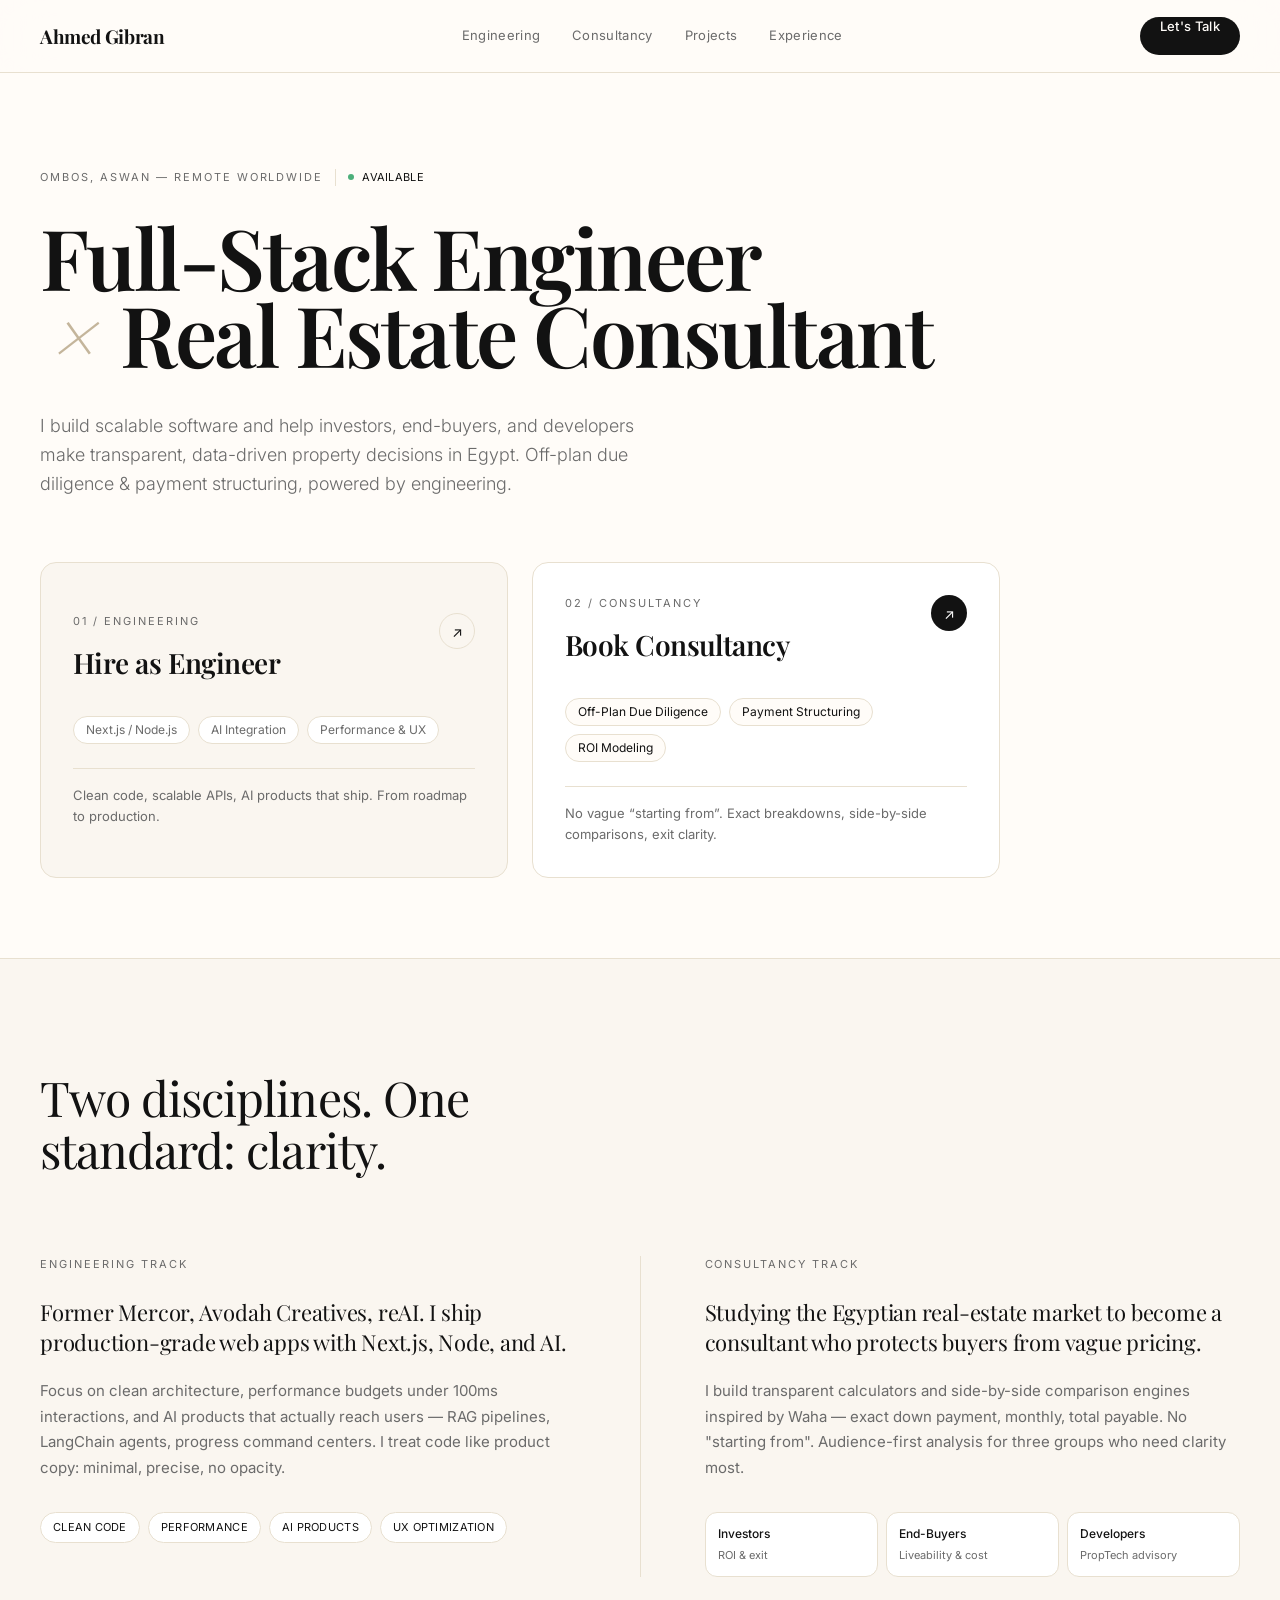
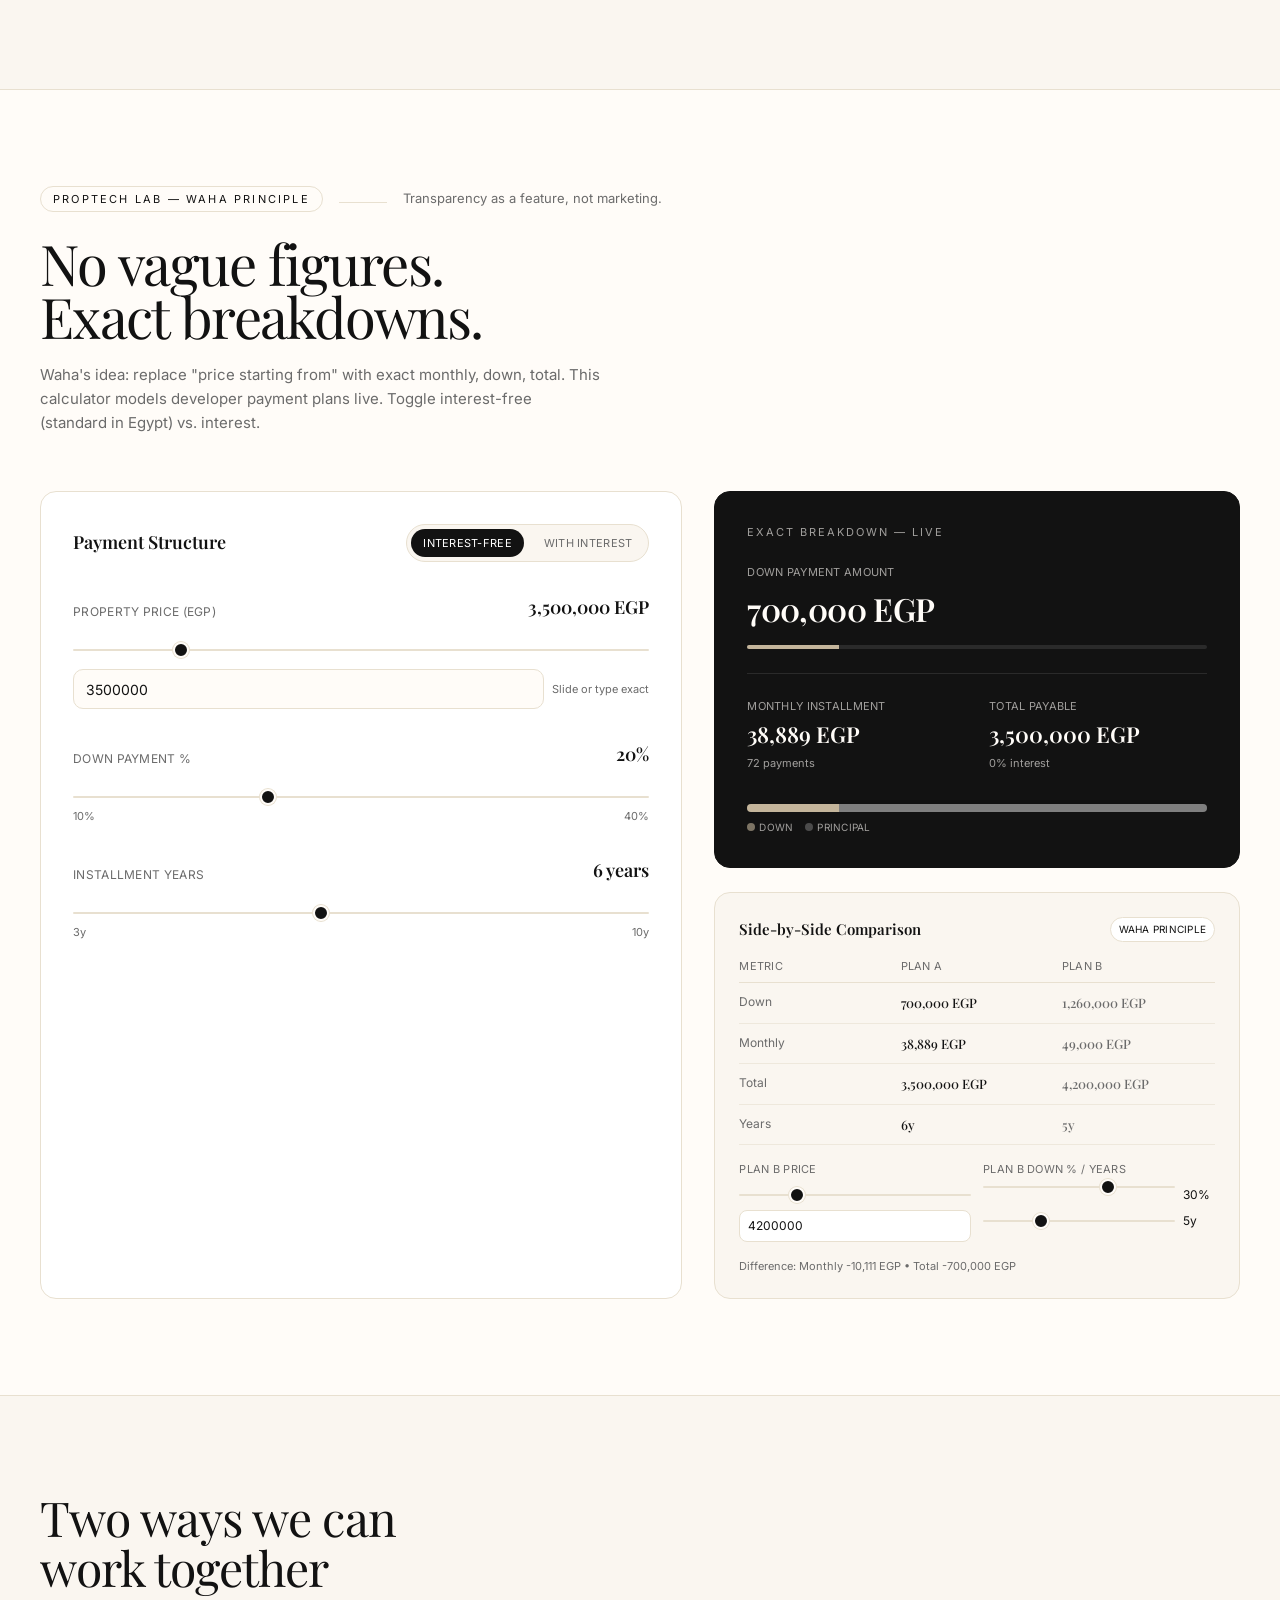
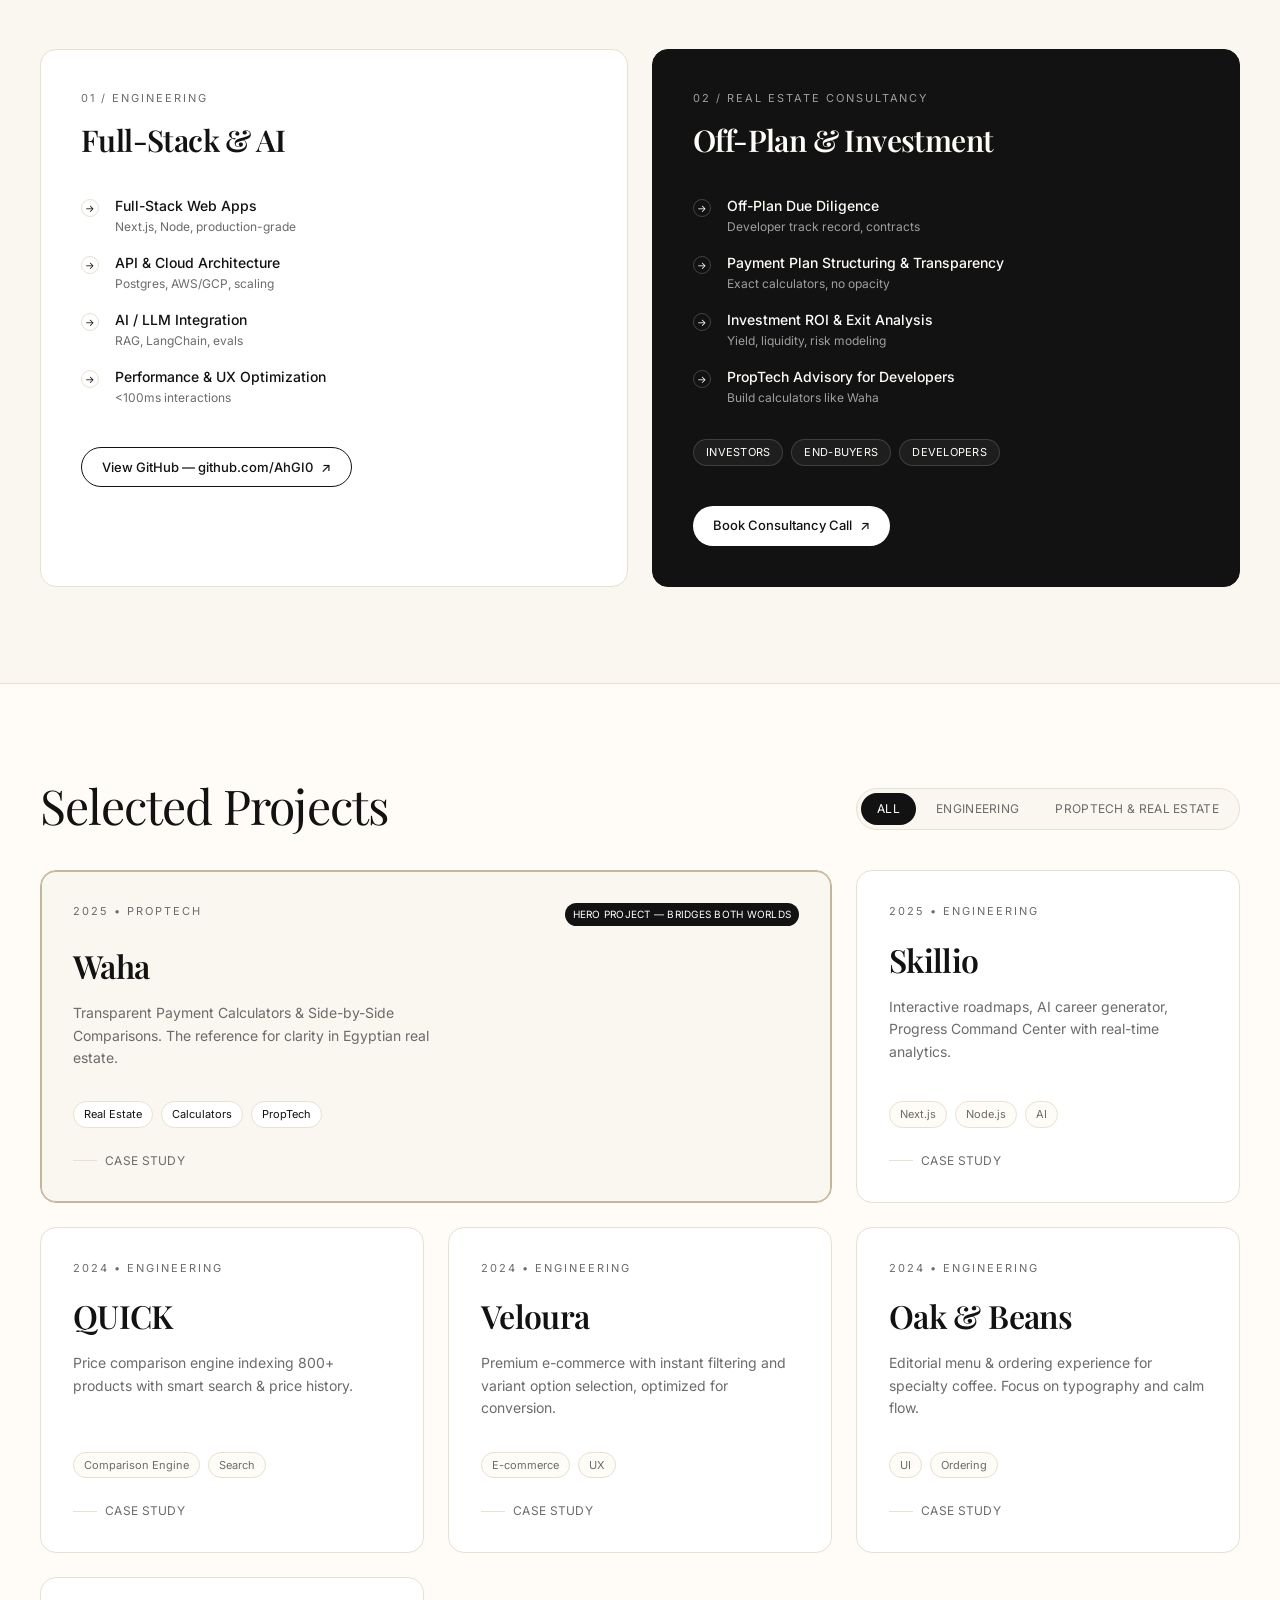
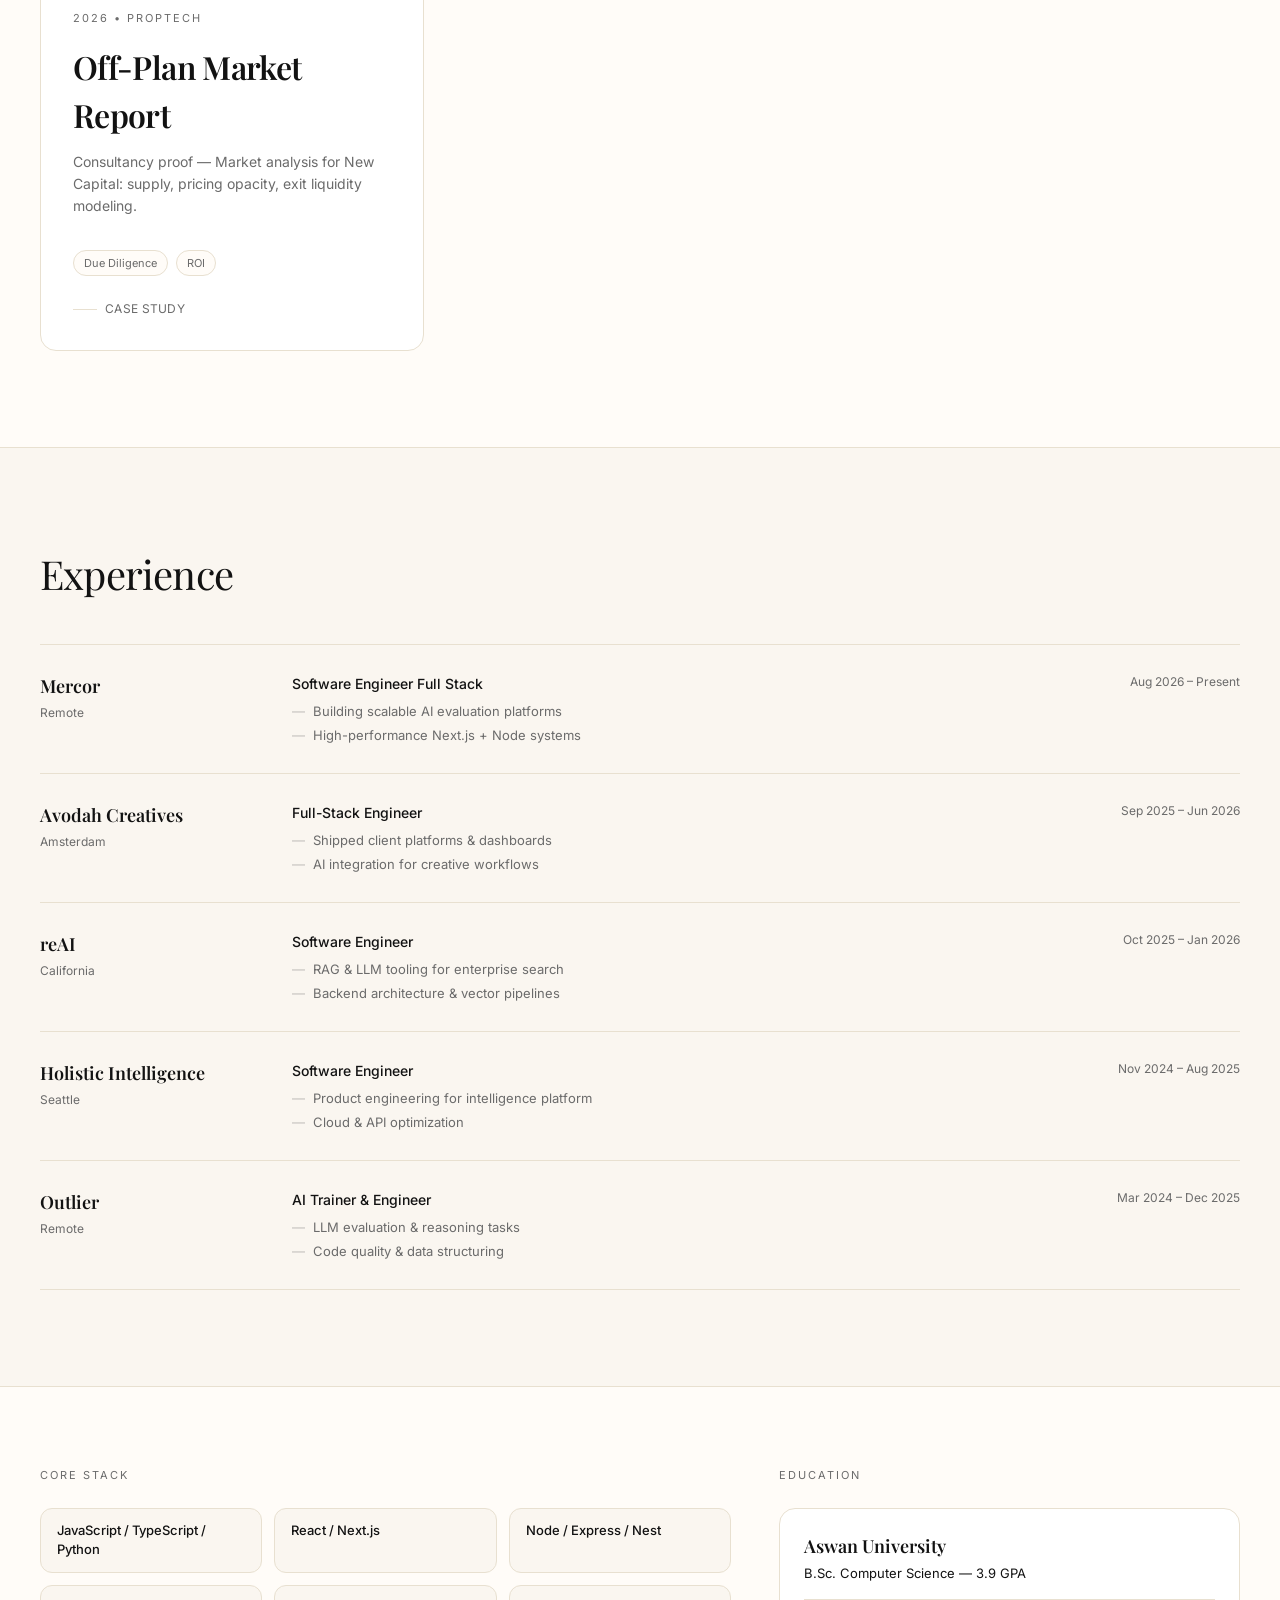
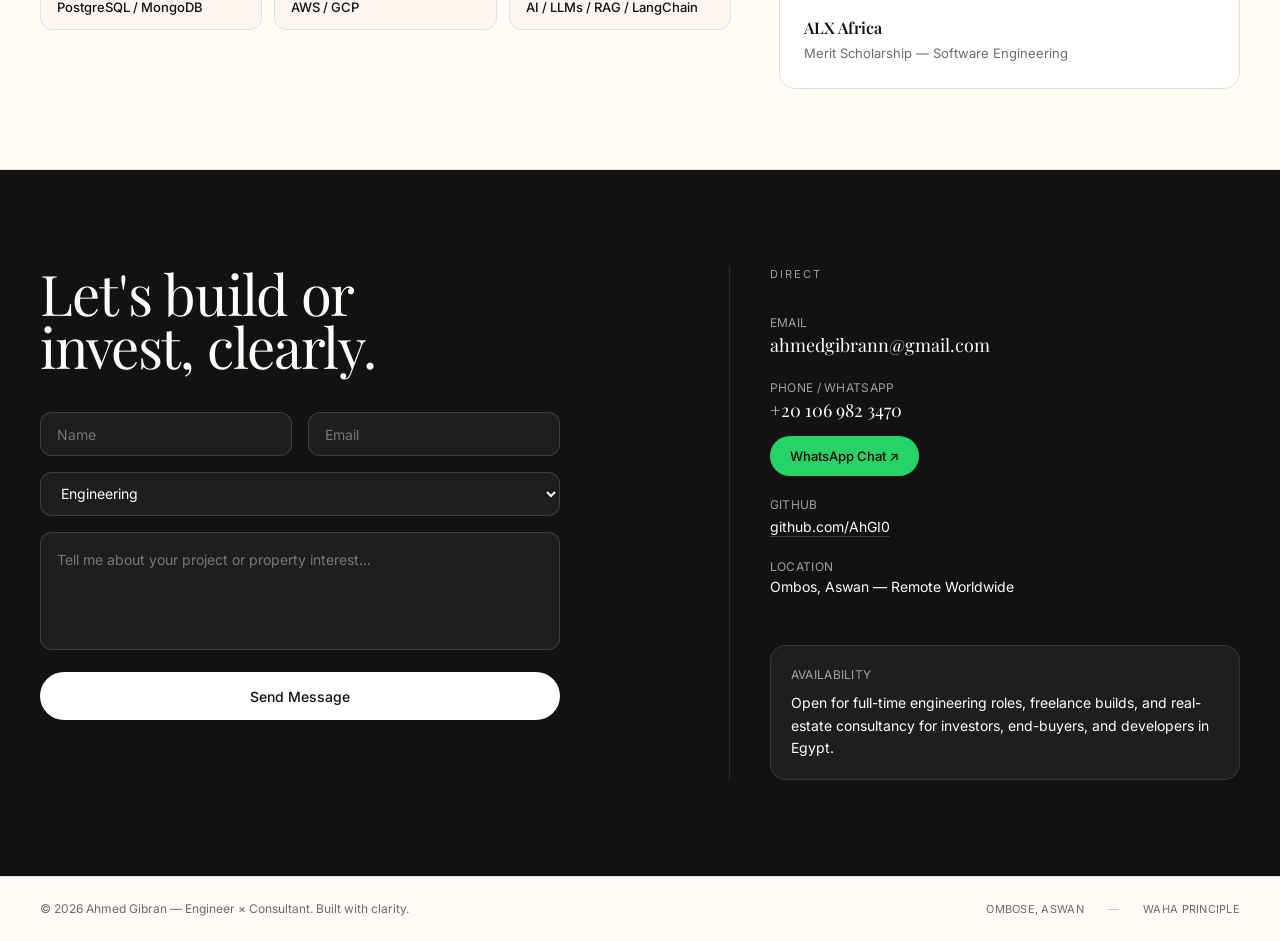
==== commit a40ff1bd: "index was written wrong" ====
--- a/index.html
+++ b/index.html
@@ -1,755 +1,52 @@
 <!DOCTYPE html>
-<html lang="en" data-theme="dark">
+<html lang="en">
 <head>
-    <meta charset="UTF-8">
-    <meta name="viewport" content="width=device-width, initial-scale=1.0">
-    <title>Ahmed Gibran</title>
-    <meta name="description" content="Ahmed Gibran — Software Engineer transitioning into real estate sales, combining analytical thinking, data, technology, and human psychology to build an elite sales career in Egypt.">
-    <meta name="keywords" content="Real Estate Sales Egypt, Property Consultant Egypt, Sales Associate, Real Estate Consultant, Egyptian Real Estate, Ahmed Gibran, Software Engineer to Sales">
-    <meta name="author" content="Ahmed Gibran">
-    <link rel="stylesheet" href="style.css">
+  <meta charset="UTF-8">
+  <meta name="viewport" content="width=device-width, initial-scale=1">
+  <title>React Artifact</title>
+  <style>*,:after,:before{--tw-border-spacing-x:0;--tw-border-spacing-y:0;--tw-translate-x:0;--tw-translate-y:0;--tw-rotate:0;--tw-skew-x:0;--tw-skew-y:0;--tw-scale-x:1;--tw-scale-y:1;--tw-pan-x: ;--tw-pan-y: ;--tw-pinch-zoom: ;--tw-scroll-snap-strictness:proximity;--tw-gradient-from-position: ;--tw-gradient-via-position: ;--tw-gradient-to-position: ;--tw-ordinal: ;--tw-slashed-zero: ;--tw-numeric-figure: ;--tw-numeric-spacing: ;--tw-numeric-fraction: ;--tw-ring-inset: ;--tw-ring-offset-width:0px;--tw-ring-offset-color:#fff;--tw-ring-color:rgba(59,130,246,.5);--tw-ring-offset-shadow:0 0 #0000;--tw-ring-shadow:0 0 #0000;--tw-shadow:0 0 #0000;--tw-shadow-colored:0 0 #0000;--tw-blur: ;--tw-brightness: ;--tw-contrast: ;--tw-grayscale: ;--tw-hue-rotate: ;--tw-invert: ;--tw-saturate: ;--tw-sepia: ;--tw-drop-shadow: ;--tw-backdrop-blur: ;--tw-backdrop-brightness: ;--tw-backdrop-contrast: ;--tw-backdrop-grayscale: ;--tw-backdrop-hue-rotate: ;--tw-backdrop-invert: ;--tw-backdrop-opacity: ;--tw-backdrop-saturate: ;--tw-backdrop-sepia: ;--tw-contain-size: ;--tw-contain-layout: ;--tw-contain-paint: ;--tw-contain-style: }::backdrop{--tw-border-spacing-x:0;--tw-border-spacing-y:0;--tw-translate-x:0;--tw-translate-y:0;--tw-rotate:0;--tw-skew-x:0;--tw-skew-y:0;--tw-scale-x:1;--tw-scale-y:1;--tw-pan-x: ;--tw-pan-y: ;--tw-pinch-zoom: ;--tw-scroll-snap-strictness:proximity;--tw-gradient-from-position: ;--tw-gradient-via-position: ;--tw-gradient-to-position: ;--tw-ordinal: ;--tw-slashed-zero: ;--tw-numeric-figure: ;--tw-numeric-spacing: ;--tw-numeric-fraction: ;--tw-ring-inset: ;--tw-ring-offset-width:0px;--tw-ring-offset-color:#fff;--tw-ring-color:rgba(59,130,246,.5);--tw-ring-offset-shadow:0 0 #0000;--tw-ring-shadow:0 0 #0000;--tw-shadow:0 0 #0000;--tw-shadow-colored:0 0 #0000;--tw-blur: ;--tw-brightness: ;--tw-contrast: ;--tw-grayscale: ;--tw-hue-rotate: ;--tw-invert: ;--tw-saturate: ;--tw-sepia: ;--tw-drop-shadow: ;--tw-backdrop-blur: ;--tw-backdrop-brightness: ;--tw-backdrop-contrast: ;--tw-backdrop-grayscale: ;--tw-backdrop-hue-rotate: ;--tw-backdrop-invert: ;--tw-backdrop-opacity: ;--tw-backdrop-saturate: ;--tw-backdrop-sepia: ;--tw-contain-size: ;--tw-contain-layout: ;--tw-contain-paint: ;--tw-contain-style: }/*! tailwindcss v3.4.18 | MIT License | https://tailwindcss.com*/*,:after,:before{box-sizing:border-box;border:0 solid #e5e7eb}:after,:before{--tw-content:""}:host,html{line-height:1.5;-webkit-text-size-adjust:100%;-moz-tab-size:4;-o-tab-size:4;tab-size:4;font-family:ui-sans-serif,system-ui,sans-serif,Apple Color Emoji,Segoe UI Emoji,Segoe UI Symbol,Noto Color Emoji;font-feature-settings:normal;font-variation-settings:normal;-webkit-tap-highlight-color:transparent}body{line-height:inherit}hr{height:0;color:inherit;border-top-width:1px}abbr:where([title]){-webkit-text-decoration:underline dotted;text-decoration:underline dotted}h1,h2,h3,h4,h5,h6{font-size:inherit;font-weight:inherit}a{color:inherit;text-decoration:inherit}b,strong{font-weight:bolder}code,kbd,pre,samp{font-family:ui-monospace,SFMono-Regular,Menlo,Monaco,Consolas,Liberation Mono,Courier New,monospace;font-feature-settings:normal;font-variation-settings:normal;font-size:1em}small{font-size:80%}sub,sup{font-size:75%;line-height:0;position:relative;vertical-align:baseline}sub{bottom:-.25em}sup{top:-.5em}table{text-indent:0;border-color:inherit;border-collapse:collapse}button,input,optgroup,select,textarea{font-family:inherit;font-feature-settings:inherit;font-variation-settings:inherit;font-size:100%;font-weight:inherit;line-height:inherit;letter-spacing:inherit;color:inherit;margin:0;padding:0}button,select{text-transform:none}button,input:where([type=button]),input:where([type=reset]),input:where([type=submit]){-webkit-appearance:button;background-color:transparent;background-image:none}:-moz-focusring{outline:auto}:-moz-ui-invalid{box-shadow:none}progress{vertical-align:baseline}::-webkit-inner-spin-button,::-webkit-outer-spin-button{height:auto}[type=search]{-webkit-appearance:textfield;outline-offset:-2px}::-webkit-search-decoration{-webkit-appearance:none}::-webkit-file-upload-button{-webkit-appearance:button;font:inherit}summary{display:list-item}blockquote,dd,dl,figure,h1,h2,h3,h4,h5,h6,hr,p,pre{margin:0}fieldset{margin:0}fieldset,legend{padding:0}menu,ol,ul{list-style:none;margin:0;padding:0}dialog{padding:0}textarea{resize:vertical}input::-moz-placeholder,textarea::-moz-placeholder{opacity:1;color:#9ca3af}input::placeholder,textarea::placeholder{opacity:1;color:#9ca3af}[role=button],button{cursor:pointer}:disabled{cursor:default}audio,canvas,embed,iframe,img,object,svg,video{display:block;vertical-align:middle}img,video{max-width:100%;height:auto}[hidden]:where(:not([hidden=until-found])){display:none}.sticky{position:sticky}.top-0{top:0}.z-50{z-index:50}.mx-2{margin-left:.5rem;margin-right:.5rem}.mx-auto{margin-left:auto;margin-right:auto}.mb-3{margin-bottom:.75rem}.mb-4{margin-bottom:1rem}.mb-6{margin-bottom:1.5rem}.mb-8{margin-bottom:2rem}.mt-0\.5{margin-top:.125rem}.mt-1{margin-top:.25rem}.mt-10{margin-top:2.5rem}.mt-12{margin-top:3rem}.mt-2{margin-top:.5rem}.mt-3{margin-top:.75rem}.mt-4{margin-top:1rem}.mt-5{margin-top:1.25rem}.mt-6{margin-top:1.5rem}.mt-8{margin-top:2rem}.block{display:block}.inline-block{display:inline-block}.flex{display:flex}.inline-flex{display:inline-flex}.grid{display:grid}.hidden{display:none}.h-10{height:2.5rem}.h-2{height:.5rem}.h-8{height:2rem}.h-9{height:2.25rem}.h-\[18px\]{height:18px}.h-\[1px\]{height:1px}.h-\[32px\]{height:32px}.h-\[38px\]{height:38px}.h-\[40px\]{height:40px}.h-\[44px\]{height:44px}.h-\[48px\]{height:48px}.h-\[4px\]{height:4px}.h-\[64px\]{height:64px}.h-\[6px\]{height:6px}.h-\[72px\]{height:72px}.h-\[8px\]{height:8px}.h-full{height:100%}.min-h-screen{min-height:100vh}.w-12{width:3rem}.w-2{width:.5rem}.w-4{width:1rem}.w-6{width:1.5rem}.w-8{width:2rem}.w-9{width:2.25rem}.w-\[18px\]{width:18px}.w-\[1px\]{width:1px}.w-\[6px\]{width:6px}.w-full{width:100%}.max-w-\[10ch\]{max-width:10ch}.max-w-\[1280px\]{max-width:1280px}.max-w-\[18ch\]{max-width:18ch}.max-w-\[44ch\]{max-width:44ch}.max-w-\[520px\]{max-width:520px}.max-w-\[560px\]{max-width:560px}.max-w-\[620px\]{max-width:620px}.max-w-\[960px\]{max-width:960px}.flex-1{flex:1 1 0%}.transform{transform:translate(var(--tw-translate-x),var(--tw-translate-y)) rotate(var(--tw-rotate)) skewX(var(--tw-skew-x)) skewY(var(--tw-skew-y)) scaleX(var(--tw-scale-x)) scaleY(var(--tw-scale-y))}@keyframes pulse{50%{opacity:.5}}.animate-pulse{animation:pulse 2s cubic-bezier(.4,0,.6,1) infinite}.resize-none{resize:none}.auto-rows-\[minmax\(280px\2c auto\)\]{grid-auto-rows:minmax(280px,auto)}.grid-cols-1{grid-template-columns:repeat(1,minmax(0,1fr))}.grid-cols-2{grid-template-columns:repeat(2,minmax(0,1fr))}.grid-cols-\[1fr_1fr_1fr\]{grid-template-columns:1fr 1fr 1fr}.flex-col{flex-direction:column}.flex-wrap{flex-wrap:wrap}.place-items-center{place-items:center}.items-start{align-items:flex-start}.items-end{align-items:flex-end}.items-center{align-items:center}.items-baseline{align-items:baseline}.justify-between{justify-content:space-between}.gap-1{gap:.25rem}.gap-10{gap:2.5rem}.gap-12{gap:3rem}.gap-2{gap:.5rem}.gap-3{gap:.75rem}.gap-4{gap:1rem}.gap-6{gap:1.5rem}.gap-8{gap:2rem}.space-y-1>:not([hidden])~:not([hidden]){--tw-space-y-reverse:0;margin-top:calc(.25rem*(1 - var(--tw-space-y-reverse)));margin-bottom:calc(.25rem*var(--tw-space-y-reverse))}.space-y-2>:not([hidden])~:not([hidden]){--tw-space-y-reverse:0;margin-top:calc(.5rem*(1 - var(--tw-space-y-reverse)));margin-bottom:calc(.5rem*var(--tw-space-y-reverse))}.space-y-4>:not([hidden])~:not([hidden]){--tw-space-y-reverse:0;margin-top:calc(1rem*(1 - var(--tw-space-y-reverse)));margin-bottom:calc(1rem*var(--tw-space-y-reverse))}.space-y-5>:not([hidden])~:not([hidden]){--tw-space-y-reverse:0;margin-top:calc(1.25rem*(1 - var(--tw-space-y-reverse)));margin-bottom:calc(1.25rem*var(--tw-space-y-reverse))}.space-y-6>:not([hidden])~:not([hidden]){--tw-space-y-reverse:0;margin-top:calc(1.5rem*(1 - var(--tw-space-y-reverse)));margin-bottom:calc(1.5rem*var(--tw-space-y-reverse))}.space-y-8>:not([hidden])~:not([hidden]){--tw-space-y-reverse:0;margin-top:calc(2rem*(1 - var(--tw-space-y-reverse)));margin-bottom:calc(2rem*var(--tw-space-y-reverse))}.self-center{align-self:center}.self-stretch{align-self:stretch}.overflow-hidden{overflow:hidden}.whitespace-pre-wrap{white-space:pre-wrap}.rounded-\[10px\]{border-radius:10px}.rounded-\[12px\]{border-radius:12px}.rounded-\[16px\]{border-radius:16px}.rounded-\[8px\]{border-radius:8px}.rounded-full{border-radius:9999px}.border{border-width:1px}.border-b{border-bottom-width:1px}.border-l{border-left-width:1px}.border-t{border-top-width:1px}.border-\[\#121212\]{--tw-border-opacity:1;border-color:rgb(18 18 18/var(--tw-border-opacity,1))}.border-\[\#C4B59B\]{--tw-border-opacity:1;border-color:rgb(196 181 155/var(--tw-border-opacity,1))}.border-\[\#E8E0D0\]{--tw-border-opacity:1;border-color:rgb(232 224 208/var(--tw-border-opacity,1))}.border-\[\#E8E0D0\]\/60{border-color:hsla(40,34%,86%,.6)}.border-white\/10{border-color:hsla(0,0%,100%,.1)}.border-white\/15{border-color:hsla(0,0%,100%,.15)}.border-white\/20{border-color:hsla(0,0%,100%,.2)}.bg-\[\#121212\]{--tw-bg-opacity:1;background-color:rgb(18 18 18/var(--tw-bg-opacity,1))}.bg-\[\#25D366\]{--tw-bg-opacity:1;background-color:rgb(37 211 102/var(--tw-bg-opacity,1))}.bg-\[\#4CAF7A\]{--tw-bg-opacity:1;background-color:rgb(76 175 122/var(--tw-bg-opacity,1))}.bg-\[\#C4B59B\]{--tw-bg-opacity:1;background-color:rgb(196 181 155/var(--tw-bg-opacity,1))}.bg-\[\#E8E0D0\]{--tw-bg-opacity:1;background-color:rgb(232 224 208/var(--tw-bg-opacity,1))}.bg-\[\#FAF6F0\]{--tw-bg-opacity:1;background-color:rgb(250 246 240/var(--tw-bg-opacity,1))}.bg-\[\#FFFCF8\]{--tw-bg-opacity:1;background-color:rgb(255 252 248/var(--tw-bg-opacity,1))}.bg-\[\#FFFCF8\]\/80{background-color:rgba(255,252,248,.8)}.bg-black\/30{background-color:rgba(0,0,0,.3)}.bg-white{--tw-bg-opacity:1;background-color:rgb(255 255 255/var(--tw-bg-opacity,1))}.bg-white\/10{background-color:hsla(0,0%,100%,.1)}.bg-white\/40{background-color:hsla(0,0%,100%,.4)}.bg-white\/5{background-color:hsla(0,0%,100%,.05)}.p-1{padding:.25rem}.p-3{padding:.75rem}.p-4{padding:1rem}.p-5{padding:1.25rem}.p-6{padding:1.5rem}.p-7{padding:1.75rem}.px-2{padding-left:.5rem;padding-right:.5rem}.px-2\.5{padding-left:.625rem;padding-right:.625rem}.px-3{padding-left:.75rem;padding-right:.75rem}.px-4{padding-left:1rem;padding-right:1rem}.px-5{padding-left:1.25rem;padding-right:1.25rem}.px-6{padding-left:1.5rem;padding-right:1.5rem}.py-1{padding-top:.25rem;padding-bottom:.25rem}.py-1\.5{padding-top:.375rem;padding-bottom:.375rem}.py-16{padding-top:4rem;padding-bottom:4rem}.py-2\.5{padding-top:.625rem;padding-bottom:.625rem}.py-3{padding-top:.75rem;padding-bottom:.75rem}.py-6{padding-top:1.5rem;padding-bottom:1.5rem}.py-7{padding-top:1.75rem;padding-bottom:1.75rem}.pb-12{padding-bottom:3rem}.pb-2{padding-bottom:.5rem}.pl-3{padding-left:.75rem}.pt-14{padding-top:3.5rem}.pt-6{padding-top:1.5rem}.text-left{text-align:left}.text-\[10px\]{font-size:10px}.text-\[11px\]{font-size:11px}.text-\[12px\]{font-size:12px}.text-\[13px\]{font-size:13px}.text-\[14px\]{font-size:14px}.text-\[15px\]{font-size:15px}.text-\[16px\]{font-size:16px}.text-\[18px\]{font-size:18px}.text-\[19px\]{font-size:19px}.text-\[20px\]{font-size:20px}.text-\[22px\]{font-size:22px}.text-\[24px\]{font-size:24px}.text-\[26px\]{font-size:26px}.text-\[28px\]{font-size:28px}.text-\[32px\]{font-size:32px}.text-\[34px\]{font-size:34px}.text-\[36px\]{font-size:36px}.text-\[42px\]{font-size:42px}.font-\[300\]{font-weight:300}.font-\[400\]{font-weight:400}.font-\[600\]{font-weight:600}.font-bold{font-weight:700}.font-medium{font-weight:500}.font-semibold{font-weight:600}.uppercase{text-transform:uppercase}.italic{font-style:italic}.leading-\[0\.92\]{line-height:.92}.leading-\[0\.95\]{line-height:.95}.leading-\[1\.05\]{line-height:1.05}.leading-\[1\.1\]{line-height:1.1}.leading-\[1\.4\]{line-height:1.4}.leading-\[1\.5\]{line-height:1.5}.leading-\[1\.6\]{line-height:1.6}.leading-\[1\.7\]{line-height:1.7}.tracking-\[-0\.01em\]{letter-spacing:-.01em}.tracking-\[-0\.02em\]{letter-spacing:-.02em}.tracking-\[-0\.03em\]{letter-spacing:-.03em}.tracking-\[0\.18em\]{letter-spacing:.18em}.tracking-\[0\.2em\]{letter-spacing:.2em}.tracking-wide{letter-spacing:.025em}.text-\[\#121212\]{--tw-text-opacity:1;color:rgb(18 18 18/var(--tw-text-opacity,1))}.text-\[\#6B6B6B\]{--tw-text-opacity:1;color:rgb(107 107 107/var(--tw-text-opacity,1))}.text-\[\#C4B59B\]{--tw-text-opacity:1;color:rgb(196 181 155/var(--tw-text-opacity,1))}.text-\[\#FFFCF8\]{--tw-text-opacity:1;color:rgb(255 252 248/var(--tw-text-opacity,1))}.text-\[\#ffb3b3\]{--tw-text-opacity:1;color:rgb(255 179 179/var(--tw-text-opacity,1))}.text-black{--tw-text-opacity:1;color:rgb(0 0 0/var(--tw-text-opacity,1))}.text-white{--tw-text-opacity:1;color:rgb(255 255 255/var(--tw-text-opacity,1))}.underline{text-decoration-line:underline}.decoration-white\/20{text-decoration-color:hsla(0,0%,100%,.2)}.underline-offset-4{text-underline-offset:4px}.antialiased{-webkit-font-smoothing:antialiased;-moz-osx-font-smoothing:grayscale}.opacity-40{opacity:.4}.opacity-60{opacity:.6}.shadow-\[0_0_0_1px_\#C4B59B_inset\]{--tw-shadow:0 0 0 1px #c4b59b inset;--tw-shadow-colored:inset 0 0 0 1px var(--tw-shadow-color)}.shadow-\[0_0_0_1px_\#C4B59B_inset\],.shadow-\[0_5px_0_\#121212\2c 0_-5px_0_\#121212\]{box-shadow:var(--tw-ring-offset-shadow,0 0 #0000),var(--tw-ring-shadow,0 0 #0000),var(--tw-shadow)}.shadow-\[0_5px_0_\#121212\2c 0_-5px_0_\#121212\]{--tw-shadow:0 5px 0 #121212,0 -5px 0 #121212;--tw-shadow-colored:0 5px 0 var(--tw-shadow-color),0 -5px 0 var(--tw-shadow-color)}.outline-none{outline:2px solid transparent;outline-offset:2px}.outline{outline-style:solid}.filter{filter:var(--tw-blur) var(--tw-brightness) var(--tw-contrast) var(--tw-grayscale) var(--tw-hue-rotate) var(--tw-invert) var(--tw-saturate) var(--tw-sepia) var(--tw-drop-shadow)}.backdrop-blur-xl{--tw-backdrop-blur:blur(24px);backdrop-filter:var(--tw-backdrop-blur) var(--tw-backdrop-brightness) var(--tw-backdrop-contrast) var(--tw-backdrop-grayscale) var(--tw-backdrop-hue-rotate) var(--tw-backdrop-invert) var(--tw-backdrop-opacity) var(--tw-backdrop-saturate) var(--tw-backdrop-sepia)}.transition{transition-property:color,background-color,border-color,text-decoration-color,fill,stroke,opacity,box-shadow,transform,filter,backdrop-filter;transition-timing-function:cubic-bezier(.4,0,.2,1);transition-duration:.15s}.transition-all{transition-property:all;transition-timing-function:cubic-bezier(.4,0,.2,1);transition-duration:.15s}.transition-colors{transition-property:color,background-color,border-color,text-decoration-color,fill,stroke;transition-timing-function:cubic-bezier(.4,0,.2,1);transition-duration:.15s}#root,body,html{min-height:100%}body{margin:0;font-family:Inter,ui-sans-serif,system-ui,-apple-system,BlinkMacSystemFont,Segoe UI,sans-serif}[role=button]:not([aria-disabled=true]),button:not(:disabled),label[for],select:not(:disabled),summary{cursor:pointer}.selection\:bg-\[\#C4B59B\]\/30 ::-moz-selection{background-color:hsla(38,26%,69%,.3)}.selection\:bg-\[\#C4B59B\]\/30 ::selection{background-color:hsla(38,26%,69%,.3)}.selection\:bg-\[\#C4B59B\]\/30::-moz-selection{background-color:hsla(38,26%,69%,.3)}.selection\:bg-\[\#C4B59B\]\/30::selection{background-color:hsla(38,26%,69%,.3)}.placeholder\:text-white\/40::-moz-placeholder{color:hsla(0,0%,100%,.4)}.placeholder\:text-white\/40::placeholder{color:hsla(0,0%,100%,.4)}.hover\:-translate-y-\[2px\]:hover{--tw-translate-y:-2px;transform:translate(var(--tw-translate-x),var(--tw-translate-y)) rotate(var(--tw-rotate)) skewX(var(--tw-skew-x)) skewY(var(--tw-skew-y)) scaleX(var(--tw-scale-x)) scaleY(var(--tw-scale-y))}.hover\:border-\[\#121212\]:hover{--tw-border-opacity:1;border-color:rgb(18 18 18/var(--tw-border-opacity,1))}.hover\:border-\[\#C4B59B\]:hover{--tw-border-opacity:1;border-color:rgb(196 181 155/var(--tw-border-opacity,1))}.hover\:bg-\[\#121212\]:hover{--tw-bg-opacity:1;background-color:rgb(18 18 18/var(--tw-bg-opacity,1))}.hover\:bg-\[\#C4B59B\]:hover{--tw-bg-opacity:1;background-color:rgb(196 181 155/var(--tw-bg-opacity,1))}.hover\:bg-black:hover{--tw-bg-opacity:1;background-color:rgb(0 0 0/var(--tw-bg-opacity,1))}.hover\:bg-white\/60:hover{background-color:hsla(0,0%,100%,.6)}.hover\:text-\[\#121212\]:hover{--tw-text-opacity:1;color:rgb(18 18 18/var(--tw-text-opacity,1))}.hover\:text-\[\#C4B59B\]:hover{--tw-text-opacity:1;color:rgb(196 181 155/var(--tw-text-opacity,1))}.hover\:text-white:hover{--tw-text-opacity:1;color:rgb(255 255 255/var(--tw-text-opacity,1))}.hover\:decoration-white:hover{text-decoration-color:#fff}.hover\:shadow-\[0_12px_40px_rgba\(0\2c 0\2c 0\2c 0\.06\)\]:hover{--tw-shadow:0 12px 40px rgba(0,0,0,.06);--tw-shadow-colored:0 12px 40px var(--tw-shadow-color);box-shadow:var(--tw-ring-offset-shadow,0 0 #0000),var(--tw-ring-shadow,0 0 #0000),var(--tw-shadow)}.hover\:brightness-110:hover{--tw-brightness:brightness(1.1);filter:var(--tw-blur) var(--tw-brightness) var(--tw-contrast) var(--tw-grayscale) var(--tw-hue-rotate) var(--tw-invert) var(--tw-saturate) var(--tw-sepia) var(--tw-drop-shadow)}.focus\:border-\[\#121212\]:focus{--tw-border-opacity:1;border-color:rgb(18 18 18/var(--tw-border-opacity,1))}.focus\:border-white\/30:focus{border-color:hsla(0,0%,100%,.3)}.group:hover .group-hover\:border-\[\#121212\]{--tw-border-opacity:1;border-color:rgb(18 18 18/var(--tw-border-opacity,1))}.group:hover .group-hover\:bg-\[\#121212\]{--tw-bg-opacity:1;background-color:rgb(18 18 18/var(--tw-bg-opacity,1))}.group:hover .group-hover\:bg-\[\#C4B59B\]{--tw-bg-opacity:1;background-color:rgb(196 181 155/var(--tw-bg-opacity,1))}.group:hover .group-hover\:text-white{--tw-text-opacity:1;color:rgb(255 255 255/var(--tw-text-opacity,1))}@media (min-width:768px){.md\:col-span-4{grid-column:span 4/span 4}.md\:col-span-8{grid-column:span 8/span 8}.md\:mx-4{margin-left:1rem;margin-right:1rem}.md\:ml-2{margin-left:.5rem}.md\:mt-10{margin-top:2.5rem}.md\:mt-14{margin-top:3.5rem}.md\:mt-16{margin-top:4rem}.md\:mt-20{margin-top:5rem}.md\:block{display:block}.md\:flex{display:flex}.md\:inline-flex{display:inline-flex}.md\:hidden{display:none}.md\:max-w-none{max-width:none}.md\:grid-cols-12{grid-template-columns:repeat(12,minmax(0,1fr))}.md\:grid-cols-2{grid-template-columns:repeat(2,minmax(0,1fr))}.md\:grid-cols-3{grid-template-columns:repeat(3,minmax(0,1fr))}.md\:grid-cols-\[1\.2fr_0\.8fr\]{grid-template-columns:1.2fr .8fr}.md\:grid-cols-\[1fr_1px_1fr\]{grid-template-columns:1fr 1px 1fr}.md\:grid-cols-\[220px_1fr_180px\]{grid-template-columns:220px 1fr 180px}.md\:gap-16{gap:4rem}.md\:gap-6{gap:1.5rem}.md\:gap-8{gap:2rem}.md\:p-10{padding:2.5rem}.md\:p-6{padding:1.5rem}.md\:p-8{padding:2rem}.md\:px-10{padding-left:2.5rem;padding-right:2.5rem}.md\:py-20{padding-top:5rem;padding-bottom:5rem}.md\:py-24{padding-top:6rem;padding-bottom:6rem}.md\:py-28{padding-top:7rem;padding-bottom:7rem}.md\:pb-20{padding-bottom:5rem}.md\:pt-24{padding-top:6rem}.md\:text-right{text-align:right}.md\:text-\[18px\]{font-size:18px}.md\:text-\[22px\]{font-size:22px}.md\:text-\[28px\]{font-size:28px}.md\:text-\[30px\]{font-size:30px}.md\:text-\[32px\]{font-size:32px}.md\:text-\[40px\]{font-size:40px}.md\:text-\[48px\]{font-size:48px}.md\:text-\[56px\]{font-size:56px}.md\:text-\[84px\]{font-size:84px}}@media (min-width:1024px){.lg\:grid-cols-\[1\.1fr_0\.9fr\]{grid-template-columns:1.1fr .9fr}.lg\:border-l{border-left-width:1px}.lg\:pl-10{padding-left:2.5rem}}</style>
 </head>
 <body>
+  <div id="root"></div>
+  
+  <script type="module">var ad=Object.create;var{getPrototypeOf:sd,defineProperty:Wl,getOwnPropertyNames:cd}=Object;var dd=Object.prototype.hasOwnProperty;var kt=(e,t,n)=>{n=e!=null?ad(sd(e)):{};let r=t||!e||!e.__esModule?Wl(n,"default",{value:e,enumerable:!0}):n;for(let l of cd(e))if(!dd.call(r,l))Wl(r,l,{get:()=>e[l],enumerable:!0});return r};var vr=(e,t)=>()=>(t||e((t={exports:{}}).exports,t),t.exports);var fd=(e,t)=>{for(var n in t)Wl(e,n,{get:t[n],enumerable:!0,configurable:!0,set:(r)=>t[n]=()=>r})};var pd=(e,t)=>()=>(e&&(t=e(e=0)),t);var yn=vr((Bd)=>{var gn=Symbol.for("react.element"),md=Symbol.for("react.portal"),vd=Symbol.for("react.fragment"),hd=Symbol.for("react.strict_mode"),gd=Symbol.for("react.profiler"),yd=Symbol.for("react.provider"),wd=Symbol.for("react.context"),xd=Symbol.for("react.forward_ref"),kd=Symbol.for("react.suspense"),Sd=Symbol.for("react.memo"),Nd=Symbol.for("react.lazy"),pu=Symbol.iterator;function Ed(e){if(e===null||typeof e!=="object")return null;return e=pu&&e[pu]||e["@@iterator"],typeof e==="function"?e:null}var hu={isMounted:function(){return!1},enqueueForceUpdate:function(){},enqueueReplaceState:function(){},enqueueSetState:function(){}},gu=Object.assign,yu={};function Ut(e,t,n){this.props=e,this.context=t,this.refs=yu,this.updater=n||hu}Ut.prototype.isReactComponent={};Ut.prototype.setState=function(e,t){if(typeof e!=="object"&&typeof e!=="function"&&e!=null)throw Error("setState(...): takes an object of state variables to update or a function which returns an object of state variables.");this.updater.enqueueSetState(this,e,t,"setState")};Ut.prototype.forceUpdate=function(e){this.updater.enqueueForceUpdate(this,e,"forceUpdate")};function wu(){}wu.prototype=Ut.prototype;function Hl(e,t,n){this.props=e,this.context=t,this.refs=yu,this.updater=n||hu}var Ql=Hl.prototype=new wu;Ql.constructor=Hl;gu(Ql,Ut.prototype);Ql.isPureReactComponent=!0;var mu=Array.isArray,xu=Object.prototype.hasOwnProperty,Yl={current:null},ku={key:!0,ref:!0,__self:!0,__source:!0};function Su(e,t,n){var r,l={},i=null,o=null;if(t!=null)for(r in t.ref!==void 0&&(o=t.ref),t.key!==void 0&&(i=""+t.key),t)xu.call(t,r)&&!ku.hasOwnProperty(r)&&(l[r]=t[r]);var u=arguments.length-2;if(u===1)l.children=n;else if(1<u){for(var a=Array(u),f=0;f<u;f++)a[f]=arguments[f+2];l.children=a}if(e&&e.defaultProps)for(r in u=e.defaultProps,u)l[r]===void 0&&(l[r]=u[r]);return{$$typeof:gn,type:e,key:i,ref:o,props:l,_owner:Yl.current}}function Cd(e,t){return{$$typeof:gn,type:e.type,key:t,ref:e.ref,props:e.props,_owner:e._owner}}function Kl(e){return typeof e==="object"&&e!==null&&e.$$typeof===gn}function _d(e){var t={"=":"=0",":":"=2"};return"$"+e.replace(/[=:]/g,function(n){return t[n]})}var vu=/\/+/g;function Vl(e,t){return typeof e==="object"&&e!==null&&e.key!=null?_d(""+e.key):t.toString(36)}function gr(e,t,n,r,l){var i=typeof e;if(i==="undefined"||i==="boolean")e=null;var o=!1;if(e===null)o=!0;else switch(i){case"string":case"number":o=!0;break;case"object":switch(e.$$typeof){case gn:case md:o=!0}}if(o)return o=e,l=l(o),e=r===""?"."+Vl(o,0):r,mu(l)?(n="",e!=null&&(n=e.replace(vu,"$&/")+"/"),gr(l,t,n,"",function(f){return f})):l!=null&&(Kl(l)&&(l=Cd(l,n+(!l.key||o&&o.key===l.key?"":(""+l.key).replace(vu,"$&/")+"/")+e)),t.push(l)),1;if(o=0,r=r===""?".":r+":",mu(e))for(var u=0;u<e.length;u++){i=e[u];var a=r+Vl(i,u);o+=gr(i,t,n,a,l)}else if(a=Ed(e),typeof a==="function")for(e=a.call(e),u=0;!(i=e.next()).done;)i=i.value,a=r+Vl(i,u++),o+=gr(i,t,n,a,l);else if(i==="object")throw t=String(e),Error("Objects are not valid as a React child (found: "+(t==="[object Object]"?"object with keys {"+Object.keys(e).join(", ")+"}":t)+"). If you meant to render a collection of children, use an array instead.");return o}function hr(e,t,n){if(e==null)return e;var r=[],l=0;return gr(e,r,"","",function(i){return t.call(n,i,l++)}),r}function Pd(e){if(e._status===-1){var t=e._result;t=t(),t.then(function(n){if(e._status===0||e._status===-1)e._status=1,e._result=n},function(n){if(e._status===0||e._status===-1)e._status=2,e._result=n}),e._status===-1&&(e._status=0,e._result=t)}if(e._status===1)return e._result.default;throw e._result}var oe={current:null},yr={transition:null},Fd={ReactCurrentDispatcher:oe,ReactCurrentBatchConfig:yr,ReactCurrentOwner:Yl};function Nu(){throw Error("act(...) is not supported in production builds of React.")}Bd.Children={map:hr,forEach:function(e,t,n){hr(e,function(){t.apply(this,arguments)},n)},count:function(e){var t=0;return hr(e,function(){t++}),t},toArray:function(e){return hr(e,function(t){return t})||[]},only:function(e){if(!Kl(e))throw Error("React.Children.only expected to receive a single React element child.");return e}};Bd.Component=Ut;Bd.Fragment=vd;Bd.Profiler=gd;Bd.PureComponent=Hl;Bd.StrictMode=hd;Bd.Suspense=kd;Bd.__SECRET_INTERNALS_DO_NOT_USE_OR_YOU_WILL_BE_FIRED=Fd;Bd.act=Nu;Bd.cloneElement=function(e,t,n){if(e===null||e===void 0)throw Error("React.cloneElement(...): The argument must be a React element, but you passed "+e+".");var r=gu({},e.props),l=e.key,i=e.ref,o=e._owner;if(t!=null){if(t.ref!==void 0&&(i=t.ref,o=Yl.current),t.key!==void 0&&(l=""+t.key),e.type&&e.type.defaultProps)var u=e.type.defaultProps;for(a in t)xu.call(t,a)&&!ku.hasOwnProperty(a)&&(r[a]=t[a]===void 0&&u!==void 0?u[a]:t[a])}var a=arguments.length-2;if(a===1)r.children=n;else if(1<a){u=Array(a);for(var f=0;f<a;f++)u[f]=arguments[f+2];r.children=u}return{$$typeof:gn,type:e.type,key:l,ref:i,props:r,_owner:o}};Bd.createContext=function(e){return e={$$typeof:wd,_currentValue:e,_currentValue2:e,_threadCount:0,Provider:null,Consumer:null,_defaultValue:null,_globalName:null},e.Provider={$$typeof:yd,_context:e},e.Consumer=e};Bd.createElement=Su;Bd.createFactory=function(e){var t=Su.bind(null,e);return t.type=e,t};Bd.createRef=function(){return{current:null}};Bd.forwardRef=function(e){return{$$typeof:xd,render:e}};Bd.isValidElement=Kl;Bd.lazy=function(e){return{$$typeof:Nd,_payload:{_status:-1,_result:e},_init:Pd}};Bd.memo=function(e,t){return{$$typeof:Sd,type:e,compare:t===void 0?null:t}};Bd.startTransition=function(e){var t=yr.transition;yr.transition={};try{e()}finally{yr.transition=t}};Bd.unstable_act=Nu;Bd.useCallback=function(e,t){return oe.current.useCallback(e,t)};Bd.useContext=function(e){return oe.current.useContext(e)};Bd.useDebugValue=function(){};Bd.useDeferredValue=function(e){return oe.current.useDeferredValue(e)};Bd.useEffect=function(e,t){return oe.current.useEffect(e,t)};Bd.useId=function(){return oe.current.useId()};Bd.useImperativeHandle=function(e,t,n){return oe.current.useImperativeHandle(e,t,n)};Bd.useInsertionEffect=function(e,t){return oe.current.useInsertionEffect(e,t)};Bd.useLayoutEffect=function(e,t){return oe.current.useLayoutEffect(e,t)};Bd.useMemo=function(e,t){return oe.current.useMemo(e,t)};Bd.useReducer=function(e,t,n){return oe.current.useReducer(e,t,n)};Bd.useRef=function(e){return oe.current.useRef(e)};Bd.useState=function(e){return oe.current.useState(e)};Bd.useSyncExternalStore=function(e,t,n){return oe.current.useSyncExternalStore(e,t,n)};Bd.useTransition=function(){return oe.current.useTransition()};Bd.version="18.3.1"});var zu=vr((mf)=>{function Xl(e,t){var n=e.length;e.push(t);e:for(;0<n;){var r=n-1>>>1,l=e[r];if(0<wr(l,t))e[r]=t,e[n]=l,n=r;else break e}}function Pe(e){return e.length===0?null:e[0]}function Nr(e){if(e.length===0)return null;var t=e[0],n=e.pop();if(n!==t){e[0]=n;e:for(var r=0,l=e.length,i=l>>>1;r<i;){var o=2*(r+1)-1,u=e[o],a=o+1,f=e[a];if(0>wr(u,n))a<l&&0>wr(f,u)?(e[r]=f,e[a]=n,r=a):(e[r]=u,e[o]=n,r=o);else if(a<l&&0>wr(f,n))e[r]=f,e[a]=n,r=a;else break e}}return t}function wr(e,t){var n=e.sortIndex-t.sortIndex;return n!==0?n:e.id-t.id}if(typeof performance==="object"&&typeof performance.now==="function")Zl=performance,mf.unstable_now=function(){return Zl.now()};else xr=Date,Jl=xr.now(),mf.unstable_now=function(){return xr.now()-Jl};var Zl,xr,Jl,Re=[],et=[],pf=1,xe=null,ee=3,Er=!1,St=!1,xn=!1,Cu=typeof setTimeout==="function"?setTimeout:null,_u=typeof clearTimeout==="function"?clearTimeout:null,Eu=typeof setImmediate<"u"?setImmediate:null;typeof navigator<"u"&&navigator.scheduling!==void 0&&navigator.scheduling.isInputPending!==void 0&&navigator.scheduling.isInputPending.bind(navigator.scheduling);function ql(e){for(var t=Pe(et);t!==null;){if(t.callback===null)Nr(et);else if(t.startTime<=e)Nr(et),t.sortIndex=t.expirationTime,Xl(Re,t);else break;t=Pe(et)}}function jl(e){if(xn=!1,ql(e),!St)if(Pe(Re)!==null)St=!0,ti(ei);else{var t=Pe(et);t!==null&&ni(jl,t.startTime-e)}}function ei(e,t){St=!1,xn&&(xn=!1,_u(kn),kn=-1),Er=!0;var n=ee;try{ql(t);for(xe=Pe(Re);xe!==null&&(!(xe.expirationTime>t)||e&&!Bu());){var r=xe.callback;if(typeof r==="function"){xe.callback=null,ee=xe.priorityLevel;var l=r(xe.expirationTime<=t);t=mf.unstable_now(),typeof l==="function"?xe.callback=l:xe===Pe(Re)&&Nr(Re),ql(t)}else Nr(Re);xe=Pe(Re)}if(xe!==null)var i=!0;else{var o=Pe(et);o!==null&&ni(jl,o.startTime-t),i=!1}return i}finally{xe=null,ee=n,Er=!1}}var Cr=!1,kr=null,kn=-1,Pu=5,Fu=-1;function Bu(){return mf.unstable_now()-Fu<Pu?!1:!0}function Gl(){if(kr!==null){var e=mf.unstable_now();Fu=e;var t=!0;try{t=kr(!0,e)}finally{t?wn():(Cr=!1,kr=null)}}else Cr=!1}var wn;if(typeof Eu==="function")wn=function(){Eu(Gl)};else if(typeof MessageChannel<"u")Sr=new MessageChannel,bl=Sr.port2,Sr.port1.onmessage=Gl,wn=function(){bl.postMessage(null)};else wn=function(){Cu(Gl,0)};var Sr,bl;function ti(e){kr=e,Cr||(Cr=!0,wn())}function ni(e,t){kn=Cu(function(){e(mf.unstable_now())},t)}mf.unstable_IdlePriority=5;mf.unstable_ImmediatePriority=1;mf.unstable_LowPriority=4;mf.unstable_NormalPriority=3;mf.unstable_Profiling=null;mf.unstable_UserBlockingPriority=2;mf.unstable_cancelCallback=function(e){e.callback=null};mf.unstable_continueExecution=function(){St||Er||(St=!0,ti(ei))};mf.unstable_forceFrameRate=function(e){0>e||125<e?console.error("forceFrameRate takes a positive int between 0 and 125, forcing frame rates higher than 125 fps is not supported"):Pu=0<e?Math.floor(1000/e):5};mf.unstable_getCurrentPriorityLevel=function(){return ee};mf.unstable_getFirstCallbackNode=function(){return Pe(Re)};mf.unstable_next=function(e){switch(ee){case 1:case 2:case 3:var t=3;break;default:t=ee}var n=ee;ee=t;try{return e()}finally{ee=n}};mf.unstable_pauseExecution=function(){};mf.unstable_requestPaint=function(){};mf.unstable_runWithPriority=function(e,t){switch(e){case 1:case 2:case 3:case 4:case 5:break;default:e=3}var n=ee;ee=e;try{return t()}finally{ee=n}};mf.unstable_scheduleCallback=function(e,t,n){var r=mf.unstable_now();switch(typeof n==="object"&&n!==null?(n=n.delay,n=typeof n==="number"&&0<n?r+n:r):n=r,e){case 1:var l=-1;break;case 2:l=250;break;case 5:l=1073741823;break;case 4:l=1e4;break;default:l=5000}return l=n+l,e={id:pf++,callback:t,priorityLevel:e,startTime:n,expirationTime:l,sortIndex:-1},n>r?(e.sortIndex=n,Xl(et,e),Pe(Re)===null&&e===Pe(et)&&(xn?(_u(kn),kn=-1):xn=!0,ni(jl,n-r))):(e.sortIndex=l,Xl(Re,e),St||Er||(St=!0,ti(ei))),e};mf.unstable_shouldYield=Bu;mf.unstable_wrapCallback=function(e){var t=ee;return function(){var n=ee;ee=t;try{return e.apply(this,arguments)}finally{ee=n}}}});var su={};fd(su,{version:()=>Qc,unstable_renderSubtreeIntoContainer:()=>Hc,unstable_batchedUpdates:()=>Vc,unmountComponentAtNode:()=>Wc,render:()=>$c,hydrateRoot:()=>Uc,hydrate:()=>Ac,flushSync:()=>Oc,findDOMNode:()=>Mc,createRoot:()=>Rc,createPortal:()=>Dc,__SECRET_INTERNALS_DO_NOT_USE_OR_YOU_WILL_BE_FIRED:()=>Lc});function x(e){for(var t="https://reactjs.org/docs/error-decoder.html?invariant="+e,n=1;n<arguments.length;n++)t+="&args[]="+encodeURIComponent(arguments[n]);return"Minified React error #"+e+"; visit "+t+" for the full message or use the non-minified dev environment for full errors and additional helpful warnings."}function Mt(e,t){an(e,t),an(e+"Capture",t)}function an(e,t){Kn[e]=t;for(e=0;e<t.length;e++)Ma.add(t[e])}function Df(e){if(Ei.call(Iu,e))return!0;if(Ei.call(Tu,e))return!1;if(Lf.test(e))return Iu[e]=!0;return Tu[e]=!0,!1}function Rf(e,t,n,r){if(n!==null&&n.type===0)return!1;switch(typeof t){case"function":case"symbol":return!0;case"boolean":if(r)return!1;if(n!==null)return!n.acceptsBooleans;return e=e.toLowerCase().slice(0,5),e!=="data-"&&e!=="aria-";default:return!1}}function Mf(e,t,n,r){if(t===null||typeof t>"u"||Rf(e,t,n,r))return!0;if(r)return!1;if(n!==null)switch(n.type){case 3:return!t;case 4:return t===!1;case 5:return isNaN(t);case 6:return isNaN(t)||1>t}return!1}function se(e,t,n,r,l,i,o){this.acceptsBooleans=t===2||t===3||t===4,this.attributeName=r,this.attributeNamespace=l,this.mustUseProperty=n,this.propertyName=e,this.type=t,this.sanitizeURL=i,this.removeEmptyString=o}function xo(e){return e[1].toUpperCase()}function ko(e,t,n,r){var l=j.hasOwnProperty(t)?j[t]:null;if(l!==null?l.type!==0:r||!(2<t.length)||t[0]!=="o"&&t[0]!=="O"||t[1]!=="n"&&t[1]!=="N")Mf(t,n,l,r)&&(n=null),r||l===null?Df(t)&&(n===null?e.removeAttribute(t):e.setAttribute(t,""+n)):l.mustUseProperty?e[l.propertyName]=n===null?l.type===3?!1:"":n:(t=l.attributeName,r=l.attributeNamespace,n===null?e.removeAttribute(t):(l=l.type,n=l===3||l===4&&n===!0?"":""+n,r?e.setAttributeNS(r,t,n):e.setAttribute(t,n)))}function Sn(e){if(e===null||typeof e!=="object")return null;return e=Lu&&e[Lu]||e["@@iterator"],typeof e==="function"?e:null}function Bn(e){if(ri===void 0)try{throw Error()}catch(n){var t=n.stack.trim().match(/\n( *(at )?)/);ri=t&&t[1]||""}return`
+`+ri+e}function ii(e,t){if(!e||li)return"";li=!0;var n=Error.prepareStackTrace;Error.prepareStackTrace=void 0;try{if(t)if(t=function(){throw Error()},Object.defineProperty(t.prototype,"props",{set:function(){throw Error()}}),typeof Reflect==="object"&&Reflect.construct){try{Reflect.construct(t,[])}catch(f){var r=f}Reflect.construct(e,[],t)}else{try{t.call()}catch(f){r=f}e.call(t.prototype)}else{try{throw Error()}catch(f){r=f}e()}}catch(f){if(f&&r&&typeof f.stack==="string"){for(var l=f.stack.split(`
+`),i=r.stack.split(`
+`),o=l.length-1,u=i.length-1;1<=o&&0<=u&&l[o]!==i[u];)u--;for(;1<=o&&0<=u;o--,u--)if(l[o]!==i[u]){if(o!==1||u!==1)do if(o--,u--,0>u||l[o]!==i[u]){var a=`
+`+l[o].replace(" at new "," at ");return e.displayName&&a.includes("<anonymous>")&&(a=a.replace("<anonymous>",e.displayName)),a}while(1<=o&&0<=u);break}}}finally{li=!1,Error.prepareStackTrace=n}return(e=e?e.displayName||e.name:"")?Bn(e):""}function Of(e){switch(e.tag){case 5:return Bn(e.type);case 16:return Bn("Lazy");case 13:return Bn("Suspense");case 19:return Bn("SuspenseList");case 0:case 2:case 15:return e=ii(e.type,!1),e;case 11:return e=ii(e.type.render,!1),e;case 1:return e=ii(e.type,!0),e;default:return""}}function Fi(e){if(e==null)return null;if(typeof e==="function")return e.displayName||e.name||null;if(typeof e==="string")return e;switch(e){case Qt:return"Fragment";case Ht:return"Portal";case Ci:return"Profiler";case So:return"StrictMode";case _i:return"Suspense";case Pi:return"SuspenseList"}if(typeof e==="object")switch(e.$$typeof){case Aa:return(e.displayName||"Context")+".Consumer";case Oa:return(e._context.displayName||"Context")+".Provider";case No:var t=e.render;return e=e.displayName,e||(e=t.displayName||t.name||"",e=e!==""?"ForwardRef("+e+")":"ForwardRef"),e;case Eo:return t=e.displayName||null,t!==null?t:Fi(e.type)||"Memo";case nt:t=e._payload,e=e._init;try{return Fi(e(t))}catch(n){}}return null}function Af(e){var t=e.type;switch(e.tag){case 24:return"Cache";case 9:return(t.displayName||"Context")+".Consumer";case 10:return(t._context.displayName||"Context")+".Provider";case 18:return"DehydratedFragment";case 11:return e=t.render,e=e.displayName||e.name||"",t.displayName||(e!==""?"ForwardRef("+e+")":"ForwardRef");case 7:return"Fragment";case 5:return t;case 4:return"Portal";case 3:return"Root";case 6:return"Text";case 16:return Fi(t);case 8:return t===So?"StrictMode":"Mode";case 22:return"Offscreen";case 12:return"Profiler";case 21:return"Scope";case 13:return"Suspense";case 19:return"SuspenseList";case 25:return"TracingMarker";case 1:case 0:case 17:case 2:case 14:case 15:if(typeof t==="function")return t.displayName||t.name||null;if(typeof t==="string")return t}return null}function ht(e){switch(typeof e){case"boolean":case"number":case"string":case"undefined":return e;case"object":return e;default:return""}}function $a(e){var t=e.type;return(e=e.nodeName)&&e.toLowerCase()==="input"&&(t==="checkbox"||t==="radio")}function Uf(e){var t=$a(e)?"checked":"value",n=Object.getOwnPropertyDescriptor(e.constructor.prototype,t),r=""+e[t];if(!e.hasOwnProperty(t)&&typeof n<"u"&&typeof n.get==="function"&&typeof n.set==="function"){var{get:l,set:i}=n;return Object.defineProperty(e,t,{configurable:!0,get:function(){return l.call(this)},set:function(o){r=""+o,i.call(this,o)}}),Object.defineProperty(e,t,{enumerable:n.enumerable}),{getValue:function(){return r},setValue:function(o){r=""+o},stopTracking:function(){e._valueTracker=null,delete e[t]}}}}function Pr(e){e._valueTracker||(e._valueTracker=Uf(e))}function Wa(e){if(!e)return!1;var t=e._valueTracker;if(!t)return!0;var n=t.getValue(),r="";return e&&(r=$a(e)?e.checked?"true":"false":e.value),e=r,e!==n?(t.setValue(e),!0):!1}function br(e){if(e=e||(typeof document<"u"?document:void 0),typeof e>"u")return null;try{return e.activeElement||e.body}catch(t){return e.body}}function Bi(e,t){var n=t.checked;return $({},t,{defaultChecked:void 0,defaultValue:void 0,value:void 0,checked:n!=null?n:e._wrapperState.initialChecked})}function Du(e,t){var n=t.defaultValue==null?"":t.defaultValue,r=t.checked!=null?t.checked:t.defaultChecked;n=ht(t.value!=null?t.value:n),e._wrapperState={initialChecked:r,initialValue:n,controlled:t.type==="checkbox"||t.type==="radio"?t.checked!=null:t.value!=null}}function Va(e,t){t=t.checked,t!=null&&ko(e,"checked",t,!1)}function zi(e,t){Va(e,t);var n=ht(t.value),r=t.type;if(n!=null)if(r==="number"){if(n===0&&e.value===""||e.value!=n)e.value=""+n}else e.value!==""+n&&(e.value=""+n);else if(r==="submit"||r==="reset"){e.removeAttribute("value");return}t.hasOwnProperty("value")?Ti(e,t.type,n):t.hasOwnProperty("defaultValue")&&Ti(e,t.type,ht(t.defaultValue)),t.checked==null&&t.defaultChecked!=null&&(e.defaultChecked=!!t.defaultChecked)}function Ru(e,t,n){if(t.hasOwnProperty("value")||t.hasOwnProperty("defaultValue")){var r=t.type;if(!(r!=="submit"&&r!=="reset"||t.value!==void 0&&t.value!==null))return;t=""+e._wrapperState.initialValue,n||t===e.value||(e.value=t),e.defaultValue=t}n=e.name,n!==""&&(e.name=""),e.defaultChecked=!!e._wrapperState.initialChecked,n!==""&&(e.name=n)}function Ti(e,t,n){if(t!=="number"||br(e.ownerDocument)!==e)n==null?e.defaultValue=""+e._wrapperState.initialValue:e.defaultValue!==""+n&&(e.defaultValue=""+n)}function tn(e,t,n,r){if(e=e.options,t){t={};for(var l=0;l<n.length;l++)t["$"+n[l]]=!0;for(n=0;n<e.length;n++)l=t.hasOwnProperty("$"+e[n].value),e[n].selected!==l&&(e[n].selected=l),l&&r&&(e[n].defaultSelected=!0)}else{n=""+ht(n),t=null;for(l=0;l<e.length;l++){if(e[l].value===n){e[l].selected=!0,r&&(e[l].defaultSelected=!0);return}t!==null||e[l].disabled||(t=e[l])}t!==null&&(t.selected=!0)}}function Ii(e,t){if(t.dangerouslySetInnerHTML!=null)throw Error(x(91));return $({},t,{value:void 0,defaultValue:void 0,children:""+e._wrapperState.initialValue})}function Mu(e,t){var n=t.value;if(n==null){if(n=t.children,t=t.defaultValue,n!=null){if(t!=null)throw Error(x(92));if(zn(n)){if(1<n.length)throw Error(x(93));n=n[0]}t=n}t==null&&(t=""),n=t}e._wrapperState={initialValue:ht(n)}}function Ha(e,t){var n=ht(t.value),r=ht(t.defaultValue);n!=null&&(n=""+n,n!==e.value&&(e.value=n),t.defaultValue==null&&e.defaultValue!==n&&(e.defaultValue=n)),r!=null&&(e.defaultValue=""+r)}function Ou(e){var t=e.textContent;t===e._wrapperState.initialValue&&t!==""&&t!==null&&(e.value=t)}function Qa(e){switch(e){case"svg":return"http://www.w3.org/2000/svg";case"math":return"http://www.w3.org/1998/Math/MathML";default:return"http://www.w3.org/1999/xhtml"}}function Li(e,t){return e==null||e==="http://www.w3.org/1999/xhtml"?Qa(t):e==="http://www.w3.org/2000/svg"&&t==="foreignObject"?"http://www.w3.org/1999/xhtml":e}function Gn(e,t){if(t){var n=e.firstChild;if(n&&n===e.lastChild&&n.nodeType===3){n.nodeValue=t;return}}e.textContent=t}function Ka(e,t,n){return t==null||typeof t==="boolean"||t===""?"":n||typeof t!=="number"||t===0||On.hasOwnProperty(e)&&On[e]?(""+t).trim():t+"px"}function Ga(e,t){e=e.style;for(var n in t)if(t.hasOwnProperty(n)){var r=n.indexOf("--")===0,l=Ka(n,t[n],r);n==="float"&&(n="cssFloat"),r?e.setProperty(n,l):e[n]=l}}function Di(e,t){if(t){if(Wf[e]&&(t.children!=null||t.dangerouslySetInnerHTML!=null))throw Error(x(137,e));if(t.dangerouslySetInnerHTML!=null){if(t.children!=null)throw Error(x(60));if(typeof t.dangerouslySetInnerHTML!=="object"||!("__html"in t.dangerouslySetInnerHTML))throw Error(x(61))}if(t.style!=null&&typeof t.style!=="object")throw Error(x(62))}}function Ri(e,t){if(e.indexOf("-")===-1)return typeof t.is==="string";switch(e){case"annotation-xml":case"color-profile":case"font-face":case"font-face-src":case"font-face-uri":case"font-face-format":case"font-face-name":case"missing-glyph":return!1;default:return!0}}function Co(e){return e=e.target||e.srcElement||window,e.correspondingUseElement&&(e=e.correspondingUseElement),e.nodeType===3?e.parentNode:e}function Au(e){if(e=dr(e)){if(typeof Oi!=="function")throw Error(x(280));var t=e.stateNode;t&&(t=_l(t),Oi(e.stateNode,e.type,t))}}function Xa(e){nn?rn?rn.push(e):rn=[e]:nn=e}function Za(){if(nn){var e=nn,t=rn;if(rn=nn=null,Au(e),t)for(e=0;e<t.length;e++)Au(t[e])}}function Ja(e,t){return e(t)}function qa(){}function ba(e,t,n){if(oi)return e(t,n);oi=!0;try{return Ja(e,t,n)}finally{if(oi=!1,nn!==null||rn!==null)qa(),Za()}}function Xn(e,t){var n=e.stateNode;if(n===null)return null;var r=_l(n);if(r===null)return null;n=r[t];e:switch(t){case"onClick":case"onClickCapture":case"onDoubleClick":case"onDoubleClickCapture":case"onMouseDown":case"onMouseDownCapture":case"onMouseMove":case"onMouseMoveCapture":case"onMouseUp":case"onMouseUpCapture":case"onMouseEnter":(r=!r.disabled)||(e=e.type,r=!(e==="button"||e==="input"||e==="select"||e==="textarea")),e=!r;break e;default:e=!1}if(e)return null;if(n&&typeof n!=="function")throw Error(x(231,t,typeof n));return n}function Vf(e,t,n,r,l,i,o,u,a){var f=Array.prototype.slice.call(arguments,3);try{t.apply(n,f)}catch(v){this.onError(v)}}function Qf(e,t,n,r,l,i,o,u,a){An=!1,jr=null,Vf.apply(Hf,arguments)}function Yf(e,t,n,r,l,i,o,u,a){if(Qf.apply(this,arguments),An){if(An){var f=jr;An=!1,jr=null}else throw Error(x(198));el||(el=!0,Ui=f)}}function Ot(e){var t=e,n=e;if(e.alternate)for(;t.return;)t=t.return;else{e=t;do t=e,(t.flags&4098)!==0&&(n=t.return),e=t.return;while(e)}return t.tag===3?n:null}function ja(e){if(e.tag===13){var t=e.memoizedState;if(t===null&&(e=e.alternate,e!==null&&(t=e.memoizedState)),t!==null)return t.dehydrated}return null}function Uu(e){if(Ot(e)!==e)throw Error(x(188))}function Kf(e){var t=e.alternate;if(!t){if(t=Ot(e),t===null)throw Error(x(188));return t!==e?null:e}for(var n=e,r=t;;){var l=n.return;if(l===null)break;var i=l.alternate;if(i===null){if(r=l.return,r!==null){n=r;continue}break}if(l.child===i.child){for(i=l.child;i;){if(i===n)return Uu(l),e;if(i===r)return Uu(l),t;i=i.sibling}throw Error(x(188))}if(n.return!==r.return)n=l,r=i;else{for(var o=!1,u=l.child;u;){if(u===n){o=!0,n=l,r=i;break}if(u===r){o=!0,r=l,n=i;break}u=u.sibling}if(!o){for(u=i.child;u;){if(u===n){o=!0,n=i,r=l;break}if(u===r){o=!0,r=i,n=l;break}u=u.sibling}if(!o)throw Error(x(189))}}if(n.alternate!==r)throw Error(x(190))}if(n.tag!==3)throw Error(x(188));return n.stateNode.current===n?e:t}function es(e){return e=Kf(e),e!==null?ts(e):null}function ts(e){if(e.tag===5||e.tag===6)return e;for(e=e.child;e!==null;){var t=ts(e);if(t!==null)return t;e=e.sibling}return null}function qf(e){if(Ue&&typeof Ue.onCommitFiberRoot==="function")try{Ue.onCommitFiberRoot(Sl,e,void 0,(e.current.flags&128)===128)}catch(t){}}function ep(e){return e>>>=0,e===0?32:31-(bf(e)/jf|0)|0}function Tn(e){switch(e&-e){case 1:return 1;case 2:return 2;case 4:return 4;case 8:return 8;case 16:return 16;case 32:return 32;case 64:case 128:case 256:case 512:case 1024:case 2048:case 4096:case 8192:case 16384:case 32768:case 65536:case 131072:case 262144:case 524288:case 1048576:case 2097152:return e&4194240;case 4194304:case 8388608:case 16777216:case 33554432:case 67108864:return e&130023424;case 134217728:return 134217728;case 268435456:return 268435456;case 536870912:return 536870912;case 1073741824:return 1073741824;default:return e}}function nl(e,t){var n=e.pendingLanes;if(n===0)return 0;var r=0,l=e.suspendedLanes,i=e.pingedLanes,o=n&268435455;if(o!==0){var u=o&~l;u!==0?r=Tn(u):(i&=o,i!==0&&(r=Tn(i)))}else o=n&~l,o!==0?r=Tn(o):i!==0&&(r=Tn(i));if(r===0)return 0;if(t!==0&&t!==r&&(t&l)===0&&(l=r&-r,i=t&-t,l>=i||l===16&&(i&4194240)!==0))return t;if((r&4)!==0&&(r|=n&16),t=e.entangledLanes,t!==0)for(e=e.entanglements,t&=r;0<t;)n=31-Ie(t),l=1<<n,r|=e[n],t&=~l;return r}function tp(e,t){switch(e){case 1:case 2:case 4:return t+250;case 8:case 16:case 32:case 64:case 128:case 256:case 512:case 1024:case 2048:case 4096:case 8192:case 16384:case 32768:case 65536:case 131072:case 262144:case 524288:case 1048576:case 2097152:return t+5000;case 4194304:case 8388608:case 16777216:case 33554432:case 67108864:return-1;case 134217728:case 268435456:case 536870912:case 1073741824:return-1;default:return-1}}function np(e,t){for(var{suspendedLanes:n,pingedLanes:r,expirationTimes:l,pendingLanes:i}=e;0<i;){var o=31-Ie(i),u=1<<o,a=l[o];if(a===-1){if((u&n)===0||(u&r)!==0)l[o]=tp(u,t)}else a<=t&&(e.expiredLanes|=u);i&=~u}}function $i(e){return e=e.pendingLanes&-1073741825,e!==0?e:e&1073741824?1073741824:0}function is(){var e=Br;return Br<<=1,(Br&4194240)===0&&(Br=64),e}function ui(e){for(var t=[],n=0;31>n;n++)t.push(e);return t}function sr(e,t,n){e.pendingLanes|=t,t!==536870912&&(e.suspendedLanes=0,e.pingedLanes=0),e=e.eventTimes,t=31-Ie(t),e[t]=n}function rp(e,t){var n=e.pendingLanes&~t;e.pendingLanes=t,e.suspendedLanes=0,e.pingedLanes=0,e.expiredLanes&=t,e.mutableReadLanes&=t,e.entangledLanes&=t,t=e.entanglements;var r=e.eventTimes;for(e=e.expirationTimes;0<n;){var l=31-Ie(n),i=1<<l;t[l]=0,r[l]=-1,e[l]=-1,n&=~i}}function Po(e,t){var n=e.entangledLanes|=t;for(e=e.entanglements;n;){var r=31-Ie(n),l=1<<r;l&t|e[r]&t&&(e[r]|=t),n&=~l}}function os(e){return e&=-e,1<e?4<e?(e&268435455)!==0?16:536870912:4:1}function Wu(e,t){switch(e){case"focusin":case"focusout":at=null;break;case"dragenter":case"dragleave":st=null;break;case"mouseover":case"mouseout":ct=null;break;case"pointerover":case"pointerout":Zn.delete(t.pointerId);break;case"gotpointercapture":case"lostpointercapture":Jn.delete(t.pointerId)}}function Nn(e,t,n,r,l,i){if(e===null||e.nativeEvent!==i)return e={blockedOn:t,domEventName:n,eventSystemFlags:r,nativeEvent:i,targetContainers:[l]},t!==null&&(t=dr(t),t!==null&&Fo(t)),e;return e.eventSystemFlags|=r,t=e.targetContainers,l!==null&&t.indexOf(l)===-1&&t.push(l),e}function ip(e,t,n,r,l){switch(t){case"focusin":return at=Nn(at,e,t,n,r,l),!0;case"dragenter":return st=Nn(st,e,t,n,r,l),!0;case"mouseover":return ct=Nn(ct,e,t,n,r,l),!0;case"pointerover":var i=l.pointerId;return Zn.set(i,Nn(Zn.get(i)||null,e,t,n,r,l)),!0;case"gotpointercapture":return i=l.pointerId,Jn.set(i,Nn(Jn.get(i)||null,e,t,n,r,l)),!0}return!1}function ds(e){var t=_t(e.target);if(t!==null){var n=Ot(t);if(n!==null){if(t=n.tag,t===13){if(t=ja(n),t!==null){e.blockedOn=t,cs(e.priority,function(){as(n)});return}}else if(t===3&&n.stateNode.current.memoizedState.isDehydrated){e.blockedOn=n.tag===3?n.stateNode.containerInfo:null;return}}}e.blockedOn=null}function Wr(e){if(e.blockedOn!==null)return!1;for(var t=e.targetContainers;0<t.length;){var n=Vi(e.domEventName,e.eventSystemFlags,t[0],e.nativeEvent);if(n===null){n=e.nativeEvent;var r=new n.constructor(n.type,n);Mi=r,n.target.dispatchEvent(r),Mi=null}else return t=dr(n),t!==null&&Fo(t),e.blockedOn=n,!1;t.shift()}return!0}function Vu(e,t,n){Wr(e)&&n.delete(t)}function op(){Wi=!1,at!==null&&Wr(at)&&(at=null),st!==null&&Wr(st)&&(st=null),ct!==null&&Wr(ct)&&(ct=null),Zn.forEach(Vu),Jn.forEach(Vu)}function En(e,t){e.blockedOn===t&&(e.blockedOn=null,Wi||(Wi=!0,O.unstable_scheduleCallback(O.unstable_NormalPriority,op)))}function qn(e){function t(l){return En(l,e)}if(0<Tr.length){En(Tr[0],e);for(var n=1;n<Tr.length;n++){var r=Tr[n];r.blockedOn===e&&(r.blockedOn=null)}}at!==null&&En(at,e),st!==null&&En(st,e),ct!==null&&En(ct,e),Zn.forEach(t),Jn.forEach(t);for(n=0;n<lt.length;n++)r=lt[n],r.blockedOn===e&&(r.blockedOn=null);for(;0<lt.length&&(n=lt[0],n.blockedOn===null);)ds(n),n.blockedOn===null&&lt.shift()}function up(e,t,n,r){var l=T,i=ln.transition;ln.transition=null;try{T=1,Bo(e,t,n,r)}finally{T=l,ln.transition=i}}function ap(e,t,n,r){var l=T,i=ln.transition;ln.transition=null;try{T=4,Bo(e,t,n,r)}finally{T=l,ln.transition=i}}function Bo(e,t,n,r){if(rl){var l=Vi(e,t,n,r);if(l===null)pi(e,t,r,ll,n),Wu(e,r);else if(ip(l,e,t,n,r))r.stopPropagation();else if(Wu(e,r),t&4&&-1<lp.indexOf(e)){for(;l!==null;){var i=dr(l);if(i!==null&&us(i),i=Vi(e,t,n,r),i===null&&pi(e,t,r,ll,n),i===l)break;l=i}l!==null&&r.stopPropagation()}else pi(e,t,r,null,n)}}function Vi(e,t,n,r){if(ll=null,e=Co(r),e=_t(e),e!==null)if(t=Ot(e),t===null)e=null;else if(n=t.tag,n===13){if(e=ja(t),e!==null)return e;e=null}else if(n===3){if(t.stateNode.current.memoizedState.isDehydrated)return t.tag===3?t.stateNode.containerInfo:null;e=null}else t!==e&&(e=null);return ll=e,null}function fs(e){switch(e){case"cancel":case"click":case"close":case"contextmenu":case"copy":case"cut":case"auxclick":case"dblclick":case"dragend":case"dragstart":case"drop":case"focusin":case"focusout":case"input":case"invalid":case"keydown":case"keypress":case"keyup":case"mousedown":case"mouseup":case"paste":case"pause":case"play":case"pointercancel":case"pointerdown":case"pointerup":case"ratechange":case"reset":case"resize":case"seeked":case"submit":case"touchcancel":case"touchend":case"touchstart":case"volumechange":case"change":case"selectionchange":case"textInput":case"compositionstart":case"compositionend":case"compositionupdate":case"beforeblur":case"afterblur":case"beforeinput":case"blur":case"fullscreenchange":case"focus":case"hashchange":case"popstate":case"select":case"selectstart":return 1;case"drag":case"dragenter":case"dragexit":case"dragleave":case"dragover":case"mousemove":case"mouseout":case"mouseover":case"pointermove":case"pointerout":case"pointerover":case"scroll":case"toggle":case"touchmove":case"wheel":case"mouseenter":case"mouseleave":case"pointerenter":case"pointerleave":return 4;case"message":switch(Zf()){case _o:return 1;case rs:return 4;case tl:case Jf:return 16;case ls:return 536870912;default:return 16}default:return 16}}function ps(){if(Vr)return Vr;var e,t=zo,n=t.length,r,l="value"in ot?ot.value:ot.textContent,i=l.length;for(e=0;e<n&&t[e]===l[e];e++);var o=n-e;for(r=1;r<=o&&t[n-r]===l[i-r];r++);return Vr=l.slice(e,1<r?1-r:void 0)}function Hr(e){var t=e.keyCode;return"charCode"in e?(e=e.charCode,e===0&&t===13&&(e=13)):e=t,e===10&&(e=13),32<=e||e===13?e:0}function Ir(){return!0}function Hu(){return!1}function we(e){function t(n,r,l,i,o){this._reactName=n,this._targetInst=l,this.type=r,this.nativeEvent=i,this.target=o,this.currentTarget=null;for(var u in e)e.hasOwnProperty(u)&&(n=e[u],this[u]=n?n(i):i[u]);return this.isDefaultPrevented=(i.defaultPrevented!=null?i.defaultPrevented:i.returnValue===!1)?Ir:Hu,this.isPropagationStopped=Hu,this}return $(t.prototype,{preventDefault:function(){this.defaultPrevented=!0;var n=this.nativeEvent;n&&(n.preventDefault?n.preventDefault():typeof n.returnValue!=="unknown"&&(n.returnValue=!1),this.isDefaultPrevented=Ir)},stopPropagation:function(){var n=this.nativeEvent;n&&(n.stopPropagation?n.stopPropagation():typeof n.cancelBubble!=="unknown"&&(n.cancelBubble=!0),this.isPropagationStopped=Ir)},persist:function(){},isPersistent:Ir}),t}function kp(e){var t=this.nativeEvent;return t.getModifierState?t.getModifierState(e):(e=xp[e])?!!t[e]:!1}function Io(){return kp}function vs(e,t){switch(e){case"keyup":return Tp.indexOf(t.keyCode)!==-1;case"keydown":return t.keyCode!==229;case"keypress":case"mousedown":case"focusout":return!0;default:return!1}}function hs(e){return e=e.detail,typeof e==="object"&&"data"in e?e.data:null}function Lp(e,t){switch(e){case"compositionend":return hs(t);case"keypress":if(t.which!==32)return null;return Xu=!0,Gu;case"textInput":return e=t.data,e===Gu&&Xu?null:e;default:return null}}function Dp(e,t){if(Yt)return e==="compositionend"||!Lo&&vs(e,t)?(e=ps(),Vr=zo=ot=null,Yt=!1,e):null;switch(e){case"paste":return null;case"keypress":if(!(t.ctrlKey||t.altKey||t.metaKey)||t.ctrlKey&&t.altKey){if(t.char&&1<t.char.length)return t.char;if(t.which)return String.fromCharCode(t.which)}return null;case"compositionend":return ms&&t.locale!=="ko"?null:t.data;default:return null}}function Zu(e){var t=e&&e.nodeName&&e.nodeName.toLowerCase();return t==="input"?!!Rp[e.type]:t==="textarea"?!0:!1}function gs(e,t,n,r){Xa(r),t=il(t,"onChange"),0<t.length&&(n=new To("onChange","change",null,n,r),e.push({event:n,listeners:t}))}function Mp(e){Fs(e,0)}function El(e){var t=Xt(e);if(Wa(t))return e}function Op(e,t){if(e==="change")return t}function Ju(){$n&&($n.detachEvent("onpropertychange",ws),bn=$n=null)}function ws(e){if(e.propertyName==="value"&&El(bn)){var t=[];gs(t,bn,e,Co(e)),ba(Mp,t)}}function Ap(e,t,n){e==="focusin"?(Ju(),$n=t,bn=n,$n.attachEvent("onpropertychange",ws)):e==="focusout"&&Ju()}function Up(e){if(e==="selectionchange"||e==="keyup"||e==="keydown")return El(bn)}function $p(e,t){if(e==="click")return El(t)}function Wp(e,t){if(e==="input"||e==="change")return El(t)}function Vp(e,t){return e===t&&(e!==0||1/e===1/t)||e!==e&&t!==t}function jn(e,t){if(De(e,t))return!0;if(typeof e!=="object"||e===null||typeof t!=="object"||t===null)return!1;var n=Object.keys(e),r=Object.keys(t);if(n.length!==r.length)return!1;for(r=0;r<n.length;r++){var l=n[r];if(!Ei.call(t,l)||!De(e[l],t[l]))return!1}return!0}function qu(e){for(;e&&e.firstChild;)e=e.firstChild;return e}function bu(e,t){var n=qu(e);e=0;for(var r;n;){if(n.nodeType===3){if(r=e+n.textContent.length,e<=t&&r>=t)return{node:n,offset:t-e};e=r}e:{for(;n;){if(n.nextSibling){n=n.nextSibling;break e}n=n.parentNode}n=void 0}n=qu(n)}}function xs(e,t){return e&&t?e===t?!0:e&&e.nodeType===3?!1:t&&t.nodeType===3?xs(e,t.parentNode):("contains"in e)?e.contains(t):e.compareDocumentPosition?!!(e.compareDocumentPosition(t)&16):!1:!1}function ks(){for(var e=window,t=br();t instanceof e.HTMLIFrameElement;){try{var n=typeof t.contentWindow.location.href==="string"}catch(r){n=!1}if(n)e=t.contentWindow;else break;t=br(e.document)}return t}function Do(e){var t=e&&e.nodeName&&e.nodeName.toLowerCase();return t&&(t==="input"&&(e.type==="text"||e.type==="search"||e.type==="tel"||e.type==="url"||e.type==="password")||t==="textarea"||e.contentEditable==="true")}function Hp(e){var t=ks(),n=e.focusedElem,r=e.selectionRange;if(t!==n&&n&&n.ownerDocument&&xs(n.ownerDocument.documentElement,n)){if(r!==null&&Do(n)){if(t=r.start,e=r.end,e===void 0&&(e=t),"selectionStart"in n)n.selectionStart=t,n.selectionEnd=Math.min(e,n.value.length);else if(e=(t=n.ownerDocument||document)&&t.defaultView||window,e.getSelection){e=e.getSelection();var l=n.textContent.length,i=Math.min(r.start,l);r=r.end===void 0?i:Math.min(r.end,l),!e.extend&&i>r&&(l=r,r=i,i=l),l=bu(n,i);var o=bu(n,r);l&&o&&(e.rangeCount!==1||e.anchorNode!==l.node||e.anchorOffset!==l.offset||e.focusNode!==o.node||e.focusOffset!==o.offset)&&(t=t.createRange(),t.setStart(l.node,l.offset),e.removeAllRanges(),i>r?(e.addRange(t),e.extend(o.node,o.offset)):(t.setEnd(o.node,o.offset),e.addRange(t)))}}t=[];for(e=n;e=e.parentNode;)e.nodeType===1&&t.push({element:e,left:e.scrollLeft,top:e.scrollTop});typeof n.focus==="function"&&n.focus();for(n=0;n<t.length;n++)e=t[n],e.element.scrollLeft=e.left,e.element.scrollTop=e.top}}function ju(e,t,n){var r=n.window===n?n.document:n.nodeType===9?n:n.ownerDocument;Qi||Kt==null||Kt!==br(r)||(r=Kt,("selectionStart"in r)&&Do(r)?r={start:r.selectionStart,end:r.selectionEnd}:(r=(r.ownerDocument&&r.ownerDocument.defaultView||window).getSelection(),r={anchorNode:r.anchorNode,anchorOffset:r.anchorOffset,focusNode:r.focusNode,focusOffset:r.focusOffset}),Wn&&jn(Wn,r)||(Wn=r,r=il(Hi,"onSelect"),0<r.length&&(t=new To("onSelect","select",null,t,n),e.push({event:t,listeners:r}),t.target=Kt)))}function Lr(e,t){var n={};return n[e.toLowerCase()]=t.toLowerCase(),n["Webkit"+e]="webkit"+t,n["Moz"+e]="moz"+t,n}function Cl(e){if(di[e])return di[e];if(!Gt[e])return e;var t=Gt[e],n;for(n in t)if(t.hasOwnProperty(n)&&n in Ss)return di[e]=t[n];return e}function yt(e,t){Ps.set(e,t),Mt(t,[e])}function ta(e,t,n){var r=e.type||"unknown-event";e.currentTarget=n,Yf(r,t,void 0,e),e.currentTarget=null}function Fs(e,t){t=(t&4)!==0;for(var n=0;n<e.length;n++){var r=e[n],l=r.event;r=r.listeners;e:{var i=void 0;if(t)for(var o=r.length-1;0<=o;o--){var u=r[o],a=u.instance,f=u.currentTarget;if(u=u.listener,a!==i&&l.isPropagationStopped())break e;ta(l,u,f),i=a}else for(o=0;o<r.length;o++){if(u=r[o],a=u.instance,f=u.currentTarget,u=u.listener,a!==i&&l.isPropagationStopped())break e;ta(l,u,f),i=a}}}if(el)throw e=Ui,el=!1,Ui=null,e}function D(e,t){var n=t[qi];n===void 0&&(n=t[qi]=new Set);var r=e+"__bubble";n.has(r)||(Bs(t,e,2,!1),n.add(r))}function fi(e,t,n){var r=0;t&&(r|=4),Bs(n,e,r,t)}function er(e){if(!e[Dr]){e[Dr]=!0,Ma.forEach(function(n){n!=="selectionchange"&&(Yp.has(n)||fi(n,!1,e),fi(n,!0,e))});var t=e.nodeType===9?e:e.ownerDocument;t===null||t[Dr]||(t[Dr]=!0,fi("selectionchange",!1,t))}}function Bs(e,t,n,r){switch(fs(t)){case 1:var l=up;break;case 4:l=ap;break;default:l=Bo}n=l.bind(null,t,n,e),l=void 0,!Ai||t!=="touchstart"&&t!=="touchmove"&&t!=="wheel"||(l=!0),r?l!==void 0?e.addEventListener(t,n,{capture:!0,passive:l}):e.addEventListener(t,n,!0):l!==void 0?e.addEventListener(t,n,{passive:l}):e.addEventListener(t,n,!1)}function pi(e,t,n,r,l){var i=r;if((t&1)===0&&(t&2)===0&&r!==null)e:for(;;){if(r===null)return;var o=r.tag;if(o===3||o===4){var u=r.stateNode.containerInfo;if(u===l||u.nodeType===8&&u.parentNode===l)break;if(o===4)for(o=r.return;o!==null;){var a=o.tag;if(a===3||a===4){if(a=o.stateNode.containerInfo,a===l||a.nodeType===8&&a.parentNode===l)return}o=o.return}for(;u!==null;){if(o=_t(u),o===null)return;if(a=o.tag,a===5||a===6){r=i=o;continue e}u=u.parentNode}}r=r.return}ba(function(){var f=i,v=Co(n),y=[];e:{var h=Ps.get(e);if(h!==void 0){var k=To,S=e;switch(e){case"keypress":if(Hr(n)===0)break e;case"keydown":case"keyup":k=Np;break;case"focusin":S="focus",k=ci;break;case"focusout":S="blur",k=ci;break;case"beforeblur":case"afterblur":k=ci;break;case"click":if(n.button===2)break e;case"auxclick":case"dblclick":case"mousedown":case"mousemove":case"mouseup":case"mouseout":case"mouseover":case"contextmenu":k=Qu;break;case"drag":case"dragend":case"dragenter":case"dragexit":case"dragleave":case"dragover":case"dragstart":case"drop":k=dp;break;case"touchcancel":case"touchend":case"touchmove":case"touchstart":k=_p;break;case Ns:case Es:case Cs:k=mp;break;case _s:k=Fp;break;case"scroll":k=sp;break;case"wheel":k=zp;break;case"copy":case"cut":case"paste":k=hp;break;case"gotpointercapture":case"lostpointercapture":case"pointercancel":case"pointerdown":case"pointermove":case"pointerout":case"pointerover":case"pointerup":k=Ku}var E=(t&4)!==0,L=!E&&e==="scroll",d=E?h!==null?h+"Capture":null:h;E=[];for(var s=f,p;s!==null;){p=s;var w=p.stateNode;if(p.tag===5&&w!==null&&(p=w,d!==null&&(w=Xn(s,d),w!=null&&E.push(tr(s,w,p)))),L)break;s=s.return}0<E.length&&(h=new k(h,S,null,n,v),y.push({event:h,listeners:E}))}}if((t&7)===0){e:{if(h=e==="mouseover"||e==="pointerover",k=e==="mouseout"||e==="pointerout",h&&n!==Mi&&(S=n.relatedTarget||n.fromElement)&&(_t(S)||S[Je]))break e;if(k||h){if(h=v.window===v?v:(h=v.ownerDocument)?h.defaultView||h.parentWindow:window,k){if(S=n.relatedTarget||n.toElement,k=f,S=S?_t(S):null,S!==null&&(L=Ot(S),S!==L||S.tag!==5&&S.tag!==6))S=null}else k=null,S=f;if(k!==S){if(E=Qu,w="onMouseLeave",d="onMouseEnter",s="mouse",e==="pointerout"||e==="pointerover")E=Ku,w="onPointerLeave",d="onPointerEnter",s="pointer";if(L=k==null?h:Xt(k),p=S==null?h:Xt(S),h=new E(w,s+"leave",k,n,v),h.target=L,h.relatedTarget=p,w=null,_t(v)===f&&(E=new E(d,s+"enter",S,n,v),E.target=p,E.relatedTarget=L,w=E),L=w,k&&S)t:{E=k,d=S,s=0;for(p=E;p;p=Wt(p))s++;p=0;for(w=d;w;w=Wt(w))p++;for(;0<s-p;)E=Wt(E),s--;for(;0<p-s;)d=Wt(d),p--;for(;s--;){if(E===d||d!==null&&E===d.alternate)break t;E=Wt(E),d=Wt(d)}E=null}else E=null;k!==null&&na(y,h,k,E,!1),S!==null&&L!==null&&na(y,L,S,E,!0)}}}e:{if(h=f?Xt(f):window,k=h.nodeName&&h.nodeName.toLowerCase(),k==="select"||k==="input"&&h.type==="file")var C=Op;else if(Zu(h))if(ys)C=Wp;else{C=Up;var _=Ap}else(k=h.nodeName)&&k.toLowerCase()==="input"&&(h.type==="checkbox"||h.type==="radio")&&(C=$p);if(C&&(C=C(e,f))){gs(y,C,n,v);break e}_&&_(e,h,f),e==="focusout"&&(_=h._wrapperState)&&_.controlled&&h.type==="number"&&Ti(h,"number",h.value)}switch(_=f?Xt(f):window,e){case"focusin":if(Zu(_)||_.contentEditable==="true")Kt=_,Hi=f,Wn=null;break;case"focusout":Wn=Hi=Kt=null;break;case"mousedown":Qi=!0;break;case"contextmenu":case"mouseup":case"dragend":Qi=!1,ju(y,n,v);break;case"selectionchange":if(Qp)break;case"keydown":case"keyup":ju(y,n,v)}var P;if(Lo)e:{switch(e){case"compositionstart":var B="onCompositionStart";break e;case"compositionend":B="onCompositionEnd";break e;case"compositionupdate":B="onCompositionUpdate";break e}B=void 0}else Yt?vs(e,n)&&(B="onCompositionEnd"):e==="keydown"&&n.keyCode===229&&(B="onCompositionStart");if(B&&(ms&&n.locale!=="ko"&&(Yt||B!=="onCompositionStart"?B==="onCompositionEnd"&&Yt&&(P=ps()):(ot=v,zo=("value"in ot)?ot.value:ot.textContent,Yt=!0)),_=il(f,B),0<_.length&&(B=new Yu(B,e,null,n,v),y.push({event:B,listeners:_}),P?B.data=P:(P=hs(n),P!==null&&(B.data=P)))),P=Ip?Lp(e,n):Dp(e,n))f=il(f,"onBeforeInput"),0<f.length&&(v=new Yu("onBeforeInput","beforeinput",null,n,v),y.push({event:v,listeners:f}),v.data=P)}Fs(y,t)})}function tr(e,t,n){return{instance:e,listener:t,currentTarget:n}}function il(e,t){for(var n=t+"Capture",r=[];e!==null;){var l=e,i=l.stateNode;l.tag===5&&i!==null&&(l=i,i=Xn(e,n),i!=null&&r.unshift(tr(e,i,l)),i=Xn(e,t),i!=null&&r.push(tr(e,i,l))),e=e.return}return r}function Wt(e){if(e===null)return null;do e=e.return;while(e&&e.tag!==5);return e?e:null}function na(e,t,n,r,l){for(var i=t._reactName,o=[];n!==null&&n!==r;){var u=n,a=u.alternate,f=u.stateNode;if(a!==null&&a===r)break;u.tag===5&&f!==null&&(u=f,l?(a=Xn(n,i),a!=null&&o.unshift(tr(n,a,u))):l||(a=Xn(n,i),a!=null&&o.push(tr(n,a,u)))),n=n.return}o.length!==0&&e.push({event:t,listeners:o})}function ra(e){return(typeof e==="string"?e:""+e).replace(Kp,`
+`).replace(Gp,"")}function Rr(e,t,n){if(t=ra(t),ra(e)!==t&&n)throw Error(x(425))}function ol(){}function Zi(e,t){return e==="textarea"||e==="noscript"||typeof t.children==="string"||typeof t.children==="number"||typeof t.dangerouslySetInnerHTML==="object"&&t.dangerouslySetInnerHTML!==null&&t.dangerouslySetInnerHTML.__html!=null}function Jp(e){setTimeout(function(){throw e})}function mi(e,t){var n=t,r=0;do{var l=n.nextSibling;if(e.removeChild(n),l&&l.nodeType===8)if(n=l.data,n==="/$"){if(r===0){e.removeChild(l),qn(t);return}r--}else n!=="$"&&n!=="$?"&&n!=="$!"||r++;n=l}while(n);qn(t)}function dt(e){for(;e!=null;e=e.nextSibling){var t=e.nodeType;if(t===1||t===3)break;if(t===8){if(t=e.data,t==="$"||t==="$!"||t==="$?")break;if(t==="/$")return null}}return e}function ia(e){e=e.previousSibling;for(var t=0;e;){if(e.nodeType===8){var n=e.data;if(n==="$"||n==="$!"||n==="$?"){if(t===0)return e;t--}else n==="/$"&&t++}e=e.previousSibling}return null}function _t(e){var t=e[Ae];if(t)return t;for(var n=e.parentNode;n;){if(t=n[Je]||n[Ae]){if(n=t.alternate,t.child!==null||n!==null&&n.child!==null)for(e=ia(e);e!==null;){if(n=e[Ae])return n;e=ia(e)}return t}e=n,n=e.parentNode}return null}function dr(e){return e=e[Ae]||e[Je],!e||e.tag!==5&&e.tag!==6&&e.tag!==13&&e.tag!==3?null:e}function Xt(e){if(e.tag===5||e.tag===6)return e.stateNode;throw Error(x(33))}function _l(e){return e[nr]||null}function wt(e){return{current:e}}function R(e){0>Zt||(e.current=bi[Zt],bi[Zt]=null,Zt--)}function I(e,t){Zt++,bi[Zt]=e.current,e.current=t}function sn(e,t){var n=e.type.contextTypes;if(!n)return gt;var r=e.stateNode;if(r&&r.__reactInternalMemoizedUnmaskedChildContext===t)return r.__reactInternalMemoizedMaskedChildContext;var l={},i;for(i in n)l[i]=t[i];return r&&(e=e.stateNode,e.__reactInternalMemoizedUnmaskedChildContext=t,e.__reactInternalMemoizedMaskedChildContext=l),l}function pe(e){return e=e.childContextTypes,e!==null&&e!==void 0}function ul(){R(fe),R(le)}function oa(e,t,n){if(le.current!==gt)throw Error(x(168));I(le,t),I(fe,n)}function zs(e,t,n){var r=e.stateNode;if(t=t.childContextTypes,typeof r.getChildContext!=="function")return n;r=r.getChildContext();for(var l in r)if(!(l in t))throw Error(x(108,Af(e)||"Unknown",l));return $({},n,r)}function al(e){return e=(e=e.stateNode)&&e.__reactInternalMemoizedMergedChildContext||gt,Tt=le.current,I(le,e),I(fe,fe.current),!0}function ua(e,t,n){var r=e.stateNode;if(!r)throw Error(x(169));n?(e=zs(e,t,Tt),r.__reactInternalMemoizedMergedChildContext=e,R(fe),R(le),I(le,e)):R(fe),I(fe,n)}function Ts(e){Ye===null?Ye=[e]:Ye.push(e)}function jp(e){Pl=!0,Ts(e)}function xt(){if(!vi&&Ye!==null){vi=!0;var e=0,t=T;try{var n=Ye;for(T=1;e<n.length;e++){var r=n[e];do r=r(!0);while(r!==null)}Ye=null,Pl=!1}catch(l){throw Ye!==null&&(Ye=Ye.slice(e+1)),ns(_o,xt),l}finally{T=t,vi=!1}}return null}function Et(e,t){Jt[qt++]=cl,Jt[qt++]=sl,sl=e,cl=t}function Is(e,t,n){ke[Se++]=Ke,ke[Se++]=Ge,ke[Se++]=It,It=e;var r=Ke;e=Ge;var l=32-Ie(r)-1;r&=~(1<<l),n+=1;var i=32-Ie(t)+l;if(30<i){var o=l-l%5;i=(r&(1<<o)-1).toString(32),r>>=o,l-=o,Ke=1<<32-Ie(t)+l|n<<l|r,Ge=i+e}else Ke=1<<i|n<<l|r,Ge=e}function Ro(e){e.return!==null&&(Et(e,1),Is(e,1,0))}function Mo(e){for(;e===sl;)sl=Jt[--qt],Jt[qt]=null,cl=Jt[--qt],Jt[qt]=null;for(;e===It;)It=ke[--Se],ke[Se]=null,Ge=ke[--Se],ke[Se]=null,Ke=ke[--Se],ke[Se]=null}function Ls(e,t){var n=Ne(5,null,null,0);n.elementType="DELETED",n.stateNode=t,n.return=e,t=e.deletions,t===null?(e.deletions=[n],e.flags|=16):t.push(n)}function aa(e,t){switch(e.tag){case 5:var n=e.type;return t=t.nodeType!==1||n.toLowerCase()!==t.nodeName.toLowerCase()?null:t,t!==null?(e.stateNode=t,ye=e,ge=dt(t.firstChild),!0):!1;case 6:return t=e.pendingProps===""||t.nodeType!==3?null:t,t!==null?(e.stateNode=t,ye=e,ge=null,!0):!1;case 13:return t=t.nodeType!==8?null:t,t!==null?(n=It!==null?{id:Ke,overflow:Ge}:null,e.memoizedState={dehydrated:t,treeContext:n,retryLane:1073741824},n=Ne(18,null,null,0),n.stateNode=t,n.return=e,e.child=n,ye=e,ge=null,!0):!1;default:return!1}}function ji(e){return(e.mode&1)!==0&&(e.flags&128)===0}function eo(e){if(M){var t=ge;if(t){var n=t;if(!aa(e,t)){if(ji(e))throw Error(x(418));t=dt(n.nextSibling);var r=ye;t&&aa(e,t)?Ls(r,n):(e.flags=e.flags&-4097|2,M=!1,ye=e)}}else{if(ji(e))throw Error(x(418));e.flags=e.flags&-4097|2,M=!1,ye=e}}}function sa(e){for(e=e.return;e!==null&&e.tag!==5&&e.tag!==3&&e.tag!==13;)e=e.return;ye=e}function Mr(e){if(e!==ye)return!1;if(!M)return sa(e),M=!0,!1;var t;if((t=e.tag!==3)&&!(t=e.tag!==5)&&(t=e.type,t=t!=="head"&&t!=="body"&&!Zi(e.type,e.memoizedProps)),t&&(t=ge)){if(ji(e))throw Ds(),Error(x(418));for(;t;)Ls(e,t),t=dt(t.nextSibling)}if(sa(e),e.tag===13){if(e=e.memoizedState,e=e!==null?e.dehydrated:null,!e)throw Error(x(317));e:{e=e.nextSibling;for(t=0;e;){if(e.nodeType===8){var n=e.data;if(n==="/$"){if(t===0){ge=dt(e.nextSibling);break e}t--}else n!=="$"&&n!=="$!"&&n!=="$?"||t++}e=e.nextSibling}ge=null}}else ge=ye?dt(e.stateNode.nextSibling):null;return!0}function Ds(){for(var e=ge;e;)e=dt(e.nextSibling)}function cn(){ge=ye=null,M=!1}function Oo(e){Te===null?Te=[e]:Te.push(e)}function _n(e,t,n){if(e=n.ref,e!==null&&typeof e!=="function"&&typeof e!=="object"){if(n._owner){if(n=n._owner,n){if(n.tag!==1)throw Error(x(309));var r=n.stateNode}if(!r)throw Error(x(147,e));var l=r,i=""+e;if(t!==null&&t.ref!==null&&typeof t.ref==="function"&&t.ref._stringRef===i)return t.ref;return t=function(o){var u=l.refs;o===null?delete u[i]:u[i]=o},t._stringRef=i,t}if(typeof e!=="string")throw Error(x(284));if(!n._owner)throw Error(x(290,e))}return e}function Or(e,t){throw e=Object.prototype.toString.call(t),Error(x(31,e==="[object Object]"?"object with keys {"+Object.keys(t).join(", ")+"}":e))}function ca(e){var t=e._init;return t(e._payload)}function Rs(e){function t(d,s){if(e){var p=d.deletions;p===null?(d.deletions=[s],d.flags|=16):p.push(s)}}function n(d,s){if(!e)return null;for(;s!==null;)t(d,s),s=s.sibling;return null}function r(d,s){for(d=new Map;s!==null;)s.key!==null?d.set(s.key,s):d.set(s.index,s),s=s.sibling;return d}function l(d,s){return d=vt(d,s),d.index=0,d.sibling=null,d}function i(d,s,p){if(d.index=p,!e)return d.flags|=1048576,s;if(p=d.alternate,p!==null)return p=p.index,p<s?(d.flags|=2,s):p;return d.flags|=2,s}function o(d){return e&&d.alternate===null&&(d.flags|=2),d}function u(d,s,p,w){if(s===null||s.tag!==6)return s=Si(p,d.mode,w),s.return=d,s;return s=l(s,p),s.return=d,s}function a(d,s,p,w){var C=p.type;if(C===Qt)return v(d,s,p.props.children,w,p.key);if(s!==null&&(s.elementType===C||typeof C==="object"&&C!==null&&C.$$typeof===nt&&ca(C)===s.type))return w=l(s,p.props),w.ref=_n(d,s,p),w.return=d,w;return w=qr(p.type,p.key,p.props,null,d.mode,w),w.ref=_n(d,s,p),w.return=d,w}function f(d,s,p,w){if(s===null||s.tag!==4||s.stateNode.containerInfo!==p.containerInfo||s.stateNode.implementation!==p.implementation)return s=Ni(p,d.mode,w),s.return=d,s;return s=l(s,p.children||[]),s.return=d,s}function v(d,s,p,w,C){if(s===null||s.tag!==7)return s=zt(p,d.mode,w,C),s.return=d,s;return s=l(s,p),s.return=d,s}function y(d,s,p){if(typeof s==="string"&&s!==""||typeof s==="number")return s=Si(""+s,d.mode,p),s.return=d,s;if(typeof s==="object"&&s!==null){switch(s.$$typeof){case _r:return p=qr(s.type,s.key,s.props,null,d.mode,p),p.ref=_n(d,null,s),p.return=d,p;case Ht:return s=Ni(s,d.mode,p),s.return=d,s;case nt:var w=s._init;return y(d,w(s._payload),p)}if(zn(s)||Sn(s))return s=zt(s,d.mode,p,null),s.return=d,s;Or(d,s)}return null}function h(d,s,p,w){var C=s!==null?s.key:null;if(typeof p==="string"&&p!==""||typeof p==="number")return C!==null?null:u(d,s,""+p,w);if(typeof p==="object"&&p!==null){switch(p.$$typeof){case _r:return p.key===C?a(d,s,p,w):null;case Ht:return p.key===C?f(d,s,p,w):null;case nt:return C=p._init,h(d,s,C(p._payload),w)}if(zn(p)||Sn(p))return C!==null?null:v(d,s,p,w,null);Or(d,p)}return null}function k(d,s,p,w,C){if(typeof w==="string"&&w!==""||typeof w==="number")return d=d.get(p)||null,u(s,d,""+w,C);if(typeof w==="object"&&w!==null){switch(w.$$typeof){case _r:return d=d.get(w.key===null?p:w.key)||null,a(s,d,w,C);case Ht:return d=d.get(w.key===null?p:w.key)||null,f(s,d,w,C);case nt:var _=w._init;return k(d,s,p,_(w._payload),C)}if(zn(w)||Sn(w))return d=d.get(p)||null,v(s,d,w,C,null);Or(s,w)}return null}function S(d,s,p,w){for(var C=null,_=null,P=s,B=s=0,K=null;P!==null&&B<p.length;B++){P.index>B?(K=P,P=null):K=P.sibling;var F=h(d,P,p[B],w);if(F===null){P===null&&(P=K);break}e&&P&&F.alternate===null&&t(d,P),s=i(F,s,B),_===null?C=F:_.sibling=F,_=F,P=K}if(B===p.length)return n(d,P),M&&Et(d,B),C;if(P===null){for(;B<p.length;B++)P=y(d,p[B],w),P!==null&&(s=i(P,s,B),_===null?C=P:_.sibling=P,_=P);return M&&Et(d,B),C}for(P=r(d,P);B<p.length;B++)K=k(P,d,B,p[B],w),K!==null&&(e&&K.alternate!==null&&P.delete(K.key===null?B:K.key),s=i(K,s,B),_===null?C=K:_.sibling=K,_=K);return e&&P.forEach(function(ve){return t(d,ve)}),M&&Et(d,B),C}function E(d,s,p,w){var C=Sn(p);if(typeof C!=="function")throw Error(x(150));if(p=C.call(p),p==null)throw Error(x(151));for(var _=C=null,P=s,B=s=0,K=null,F=p.next();P!==null&&!F.done;B++,F=p.next()){P.index>B?(K=P,P=null):K=P.sibling;var ve=h(d,P,F.value,w);if(ve===null){P===null&&(P=K);break}e&&P&&ve.alternate===null&&t(d,P),s=i(ve,s,B),_===null?C=ve:_.sibling=ve,_=ve,P=K}if(F.done)return n(d,P),M&&Et(d,B),C;if(P===null){for(;!F.done;B++,F=p.next())F=y(d,F.value,w),F!==null&&(s=i(F,s,B),_===null?C=F:_.sibling=F,_=F);return M&&Et(d,B),C}for(P=r(d,P);!F.done;B++,F=p.next())F=k(P,d,B,F.value,w),F!==null&&(e&&F.alternate!==null&&P.delete(F.key===null?B:F.key),s=i(F,s,B),_===null?C=F:_.sibling=F,_=F);return e&&P.forEach(function(mr){return t(d,mr)}),M&&Et(d,B),C}function L(d,s,p,w){if(typeof p==="object"&&p!==null&&p.type===Qt&&p.key===null&&(p=p.props.children),typeof p==="object"&&p!==null){switch(p.$$typeof){case _r:e:{for(var C=p.key,_=s;_!==null;){if(_.key===C){if(C=p.type,C===Qt){if(_.tag===7){n(d,_.sibling),s=l(_,p.props.children),s.return=d,d=s;break e}}else if(_.elementType===C||typeof C==="object"&&C!==null&&C.$$typeof===nt&&ca(C)===_.type){n(d,_.sibling),s=l(_,p.props),s.ref=_n(d,_,p),s.return=d,d=s;break e}n(d,_);break}else t(d,_);_=_.sibling}p.type===Qt?(s=zt(p.props.children,d.mode,w,p.key),s.return=d,d=s):(w=qr(p.type,p.key,p.props,null,d.mode,w),w.ref=_n(d,s,p),w.return=d,d=w)}return o(d);case Ht:e:{for(_=p.key;s!==null;){if(s.key===_)if(s.tag===4&&s.stateNode.containerInfo===p.containerInfo&&s.stateNode.implementation===p.implementation){n(d,s.sibling),s=l(s,p.children||[]),s.return=d,d=s;break e}else{n(d,s);break}else t(d,s);s=s.sibling}s=Ni(p,d.mode,w),s.return=d,d=s}return o(d);case nt:return _=p._init,L(d,s,_(p._payload),w)}if(zn(p))return S(d,s,p,w);if(Sn(p))return E(d,s,p,w);Or(d,p)}return typeof p==="string"&&p!==""||typeof p==="number"?(p=""+p,s!==null&&s.tag===6?(n(d,s.sibling),s=l(s,p),s.return=d,d=s):(n(d,s),s=Si(p,d.mode,w),s.return=d,d=s),o(d)):n(d,s)}return L}function Uo(){Ao=bt=fl=null}function $o(e){var t=dl.current;R(dl),e._currentValue=t}function to(e,t,n){for(;e!==null;){var r=e.alternate;if((e.childLanes&t)!==t?(e.childLanes|=t,r!==null&&(r.childLanes|=t)):r!==null&&(r.childLanes&t)!==t&&(r.childLanes|=t),e===n)break;e=e.return}}function on(e,t){fl=e,Ao=bt=null,e=e.dependencies,e!==null&&e.firstContext!==null&&((e.lanes&t)!==0&&(de=!0),e.firstContext=null)}function Ce(e){var t=e._currentValue;if(Ao!==e)if(e={context:e,memoizedValue:t,next:null},bt===null){if(fl===null)throw Error(x(308));bt=e,fl.dependencies={lanes:0,firstContext:e}}else bt=bt.next=e;return t}function Wo(e){Pt===null?Pt=[e]:Pt.push(e)}function Os(e,t,n,r){var l=t.interleaved;return l===null?(n.next=n,Wo(t)):(n.next=l.next,l.next=n),t.interleaved=n,qe(e,r)}function qe(e,t){e.lanes|=t;var n=e.alternate;n!==null&&(n.lanes|=t),n=e;for(e=e.return;e!==null;)e.childLanes|=t,n=e.alternate,n!==null&&(n.childLanes|=t),n=e,e=e.return;return n.tag===3?n.stateNode:null}function Vo(e){e.updateQueue={baseState:e.memoizedState,firstBaseUpdate:null,lastBaseUpdate:null,shared:{pending:null,interleaved:null,lanes:0},effects:null}}function As(e,t){e=e.updateQueue,t.updateQueue===e&&(t.updateQueue={baseState:e.baseState,firstBaseUpdate:e.firstBaseUpdate,lastBaseUpdate:e.lastBaseUpdate,shared:e.shared,effects:e.effects})}function Xe(e,t){return{eventTime:e,lane:t,tag:0,payload:null,callback:null,next:null}}function ft(e,t,n){var r=e.updateQueue;if(r===null)return null;if(r=r.shared,(z&2)!==0){var l=r.pending;return l===null?t.next=t:(t.next=l.next,l.next=t),r.pending=t,qe(e,n)}return l=r.interleaved,l===null?(t.next=t,Wo(r)):(t.next=l.next,l.next=t),r.interleaved=t,qe(e,n)}function Yr(e,t,n){if(t=t.updateQueue,t!==null&&(t=t.shared,(n&4194240)!==0)){var r=t.lanes;r&=e.pendingLanes,n|=r,t.lanes=n,Po(e,n)}}function da(e,t){var{updateQueue:n,alternate:r}=e;if(r!==null&&(r=r.updateQueue,n===r)){var l=null,i=null;if(n=n.firstBaseUpdate,n!==null){do{var o={eventTime:n.eventTime,lane:n.lane,tag:n.tag,payload:n.payload,callback:n.callback,next:null};i===null?l=i=o:i=i.next=o,n=n.next}while(n!==null);i===null?l=i=t:i=i.next=t}else l=i=t;n={baseState:r.baseState,firstBaseUpdate:l,lastBaseUpdate:i,shared:r.shared,effects:r.effects},e.updateQueue=n;return}e=n.lastBaseUpdate,e===null?n.firstBaseUpdate=t:e.next=t,n.lastBaseUpdate=t}function pl(e,t,n,r){var l=e.updateQueue;rt=!1;var{firstBaseUpdate:i,lastBaseUpdate:o}=l,u=l.shared.pending;if(u!==null){l.shared.pending=null;var a=u,f=a.next;a.next=null,o===null?i=f:o.next=f,o=a;var v=e.alternate;v!==null&&(v=v.updateQueue,u=v.lastBaseUpdate,u!==o&&(u===null?v.firstBaseUpdate=f:u.next=f,v.lastBaseUpdate=a))}if(i!==null){var y=l.baseState;o=0,v=f=a=null,u=i;do{var{lane:h,eventTime:k}=u;if((r&h)===h){v!==null&&(v=v.next={eventTime:k,lane:0,tag:u.tag,payload:u.payload,callback:u.callback,next:null});e:{var S=e,E=u;switch(h=t,k=n,E.tag){case 1:if(S=E.payload,typeof S==="function"){y=S.call(k,y,h);break e}y=S;break e;case 3:S.flags=S.flags&-65537|128;case 0:if(S=E.payload,h=typeof S==="function"?S.call(k,y,h):S,h===null||h===void 0)break e;y=$({},y,h);break e;case 2:rt=!0}}u.callback!==null&&u.lane!==0&&(e.flags|=64,h=l.effects,h===null?l.effects=[u]:h.push(u))}else k={eventTime:k,lane:h,tag:u.tag,payload:u.payload,callback:u.callback,next:null},v===null?(f=v=k,a=y):v=v.next=k,o|=h;if(u=u.next,u===null)if(u=l.shared.pending,u===null)break;else h=u,u=h.next,h.next=null,l.lastBaseUpdate=h,l.shared.pending=null}while(1);if(v===null&&(a=y),l.baseState=a,l.firstBaseUpdate=f,l.lastBaseUpdate=v,t=l.shared.interleaved,t!==null){l=t;do o|=l.lane,l=l.next;while(l!==t)}else i===null&&(l.shared.lanes=0);Dt|=o,e.lanes=o,e.memoizedState=y}}function fa(e,t,n){if(e=t.effects,t.effects=null,e!==null)for(t=0;t<e.length;t++){var r=e[t],l=r.callback;if(l!==null){if(r.callback=null,r=n,typeof l!=="function")throw Error(x(191,l));l.call(r)}}}function Ft(e){if(e===fr)throw Error(x(174));return e}function Ho(e,t){switch(I(lr,t),I(rr,e),I($e,fr),e=t.nodeType,e){case 9:case 11:t=(t=t.documentElement)?t.namespaceURI:Li(null,"");break;default:e=e===8?t.parentNode:t,t=e.namespaceURI||null,e=e.tagName,t=Li(t,e)}R($e),I($e,t)}function fn(){R($e),R(rr),R(lr)}function Us(e){Ft(lr.current);var t=Ft($e.current),n=Li(t,e.type);t!==n&&(I(rr,e),I($e,n))}function Qo(e){rr.current===e&&(R($e),R(rr))}function ml(e){for(var t=e;t!==null;){if(t.tag===13){var n=t.memoizedState;if(n!==null&&(n=n.dehydrated,n===null||n.data==="$?"||n.data==="$!"))return t}else if(t.tag===19&&t.memoizedProps.revealOrder!==void 0){if((t.flags&128)!==0)return t}else if(t.child!==null){t.child.return=t,t=t.child;continue}if(t===e)break;for(;t.sibling===null;){if(t.return===null||t.return===e)return null;t=t.return}t.sibling.return=t.return,t=t.sibling}return null}function Yo(){for(var e=0;e<hi.length;e++)hi[e]._workInProgressVersionPrimary=null;hi.length=0}function te(){throw Error(x(321))}function Ko(e,t){if(t===null)return!1;for(var n=0;n<t.length&&n<e.length;n++)if(!De(e[n],t[n]))return!1;return!0}function Go(e,t,n,r,l,i){if(Lt=i,U=t,t.memoizedState=null,t.updateQueue=null,t.lanes=0,Kr.current=e===null||e.memoizedState===null?im:om,e=n(r,l),Vn){i=0;do{if(Vn=!1,ir=0,25<=i)throw Error(x(301));i+=1,Z=G=null,t.updateQueue=null,Kr.current=um,e=n(r,l)}while(Vn)}if(Kr.current=hl,t=G!==null&&G.next!==null,Lt=0,Z=G=U=null,vl=!1,t)throw Error(x(300));return e}function Xo(){var e=ir!==0;return ir=0,e}function Oe(){var e={memoizedState:null,baseState:null,baseQueue:null,queue:null,next:null};return Z===null?U.memoizedState=Z=e:Z=Z.next=e,Z}function _e(){if(G===null){var e=U.alternate;e=e!==null?e.memoizedState:null}else e=G.next;var t=Z===null?U.memoizedState:Z.next;if(t!==null)Z=t,G=e;else{if(e===null)throw Error(x(310));G=e,e={memoizedState:G.memoizedState,baseState:G.baseState,baseQueue:G.baseQueue,queue:G.queue,next:null},Z===null?U.memoizedState=Z=e:Z=Z.next=e}return Z}function or(e,t){return typeof t==="function"?t(e):t}function yi(e){var t=_e(),n=t.queue;if(n===null)throw Error(x(311));n.lastRenderedReducer=e;var r=G,l=r.baseQueue,i=n.pending;if(i!==null){if(l!==null){var o=l.next;l.next=i.next,i.next=o}r.baseQueue=l=i,n.pending=null}if(l!==null){i=l.next,r=r.baseState;var u=o=null,a=null,f=i;do{var v=f.lane;if((Lt&v)===v)a!==null&&(a=a.next={lane:0,action:f.action,hasEagerState:f.hasEagerState,eagerState:f.eagerState,next:null}),r=f.hasEagerState?f.eagerState:e(r,f.action);else{var y={lane:v,action:f.action,hasEagerState:f.hasEagerState,eagerState:f.eagerState,next:null};a===null?(u=a=y,o=r):a=a.next=y,U.lanes|=v,Dt|=v}f=f.next}while(f!==null&&f!==i);a===null?o=r:a.next=u,De(r,t.memoizedState)||(de=!0),t.memoizedState=r,t.baseState=o,t.baseQueue=a,n.lastRenderedState=r}if(e=n.interleaved,e!==null){l=e;do i=l.lane,U.lanes|=i,Dt|=i,l=l.next;while(l!==e)}else l===null&&(n.lanes=0);return[t.memoizedState,n.dispatch]}function wi(e){var t=_e(),n=t.queue;if(n===null)throw Error(x(311));n.lastRenderedReducer=e;var{dispatch:r,pending:l}=n,i=t.memoizedState;if(l!==null){n.pending=null;var o=l=l.next;do i=e(i,o.action),o=o.next;while(o!==l);De(i,t.memoizedState)||(de=!0),t.memoizedState=i,t.baseQueue===null&&(t.baseState=i),n.lastRenderedState=i}return[i,r]}function $s(){}function Ws(e,t){var n=U,r=_e(),l=t(),i=!De(r.memoizedState,l);if(i&&(r.memoizedState=l,de=!0),r=r.queue,Zo(Qs.bind(null,n,r,e),[e]),r.getSnapshot!==t||i||Z!==null&&Z.memoizedState.tag&1){if(n.flags|=2048,ur(9,Hs.bind(null,n,r,l,t),void 0,null),J===null)throw Error(x(349));(Lt&30)!==0||Vs(n,t,l)}return l}function Vs(e,t,n){e.flags|=16384,e={getSnapshot:t,value:n},t=U.updateQueue,t===null?(t={lastEffect:null,stores:null},U.updateQueue=t,t.stores=[e]):(n=t.stores,n===null?t.stores=[e]:n.push(e))}function Hs(e,t,n,r){t.value=n,t.getSnapshot=r,Ys(t)&&Ks(e)}function Qs(e,t,n){return n(function(){Ys(t)&&Ks(e)})}function Ys(e){var t=e.getSnapshot;e=e.value;try{var n=t();return!De(e,n)}catch(r){return!0}}function Ks(e){var t=qe(e,1);t!==null&&Le(t,e,1,-1)}function pa(e){var t=Oe();return typeof e==="function"&&(e=e()),t.memoizedState=t.baseState=e,e={pending:null,interleaved:null,lanes:0,dispatch:null,lastRenderedReducer:or,lastRenderedState:e},t.queue=e,e=e.dispatch=lm.bind(null,U,e),[t.memoizedState,e]}function ur(e,t,n,r){return e={tag:e,create:t,destroy:n,deps:r,next:null},t=U.updateQueue,t===null?(t={lastEffect:null,stores:null},U.updateQueue=t,t.lastEffect=e.next=e):(n=t.lastEffect,n===null?t.lastEffect=e.next=e:(r=n.next,n.next=e,e.next=r,t.lastEffect=e)),e}function Gs(){return _e().memoizedState}function Gr(e,t,n,r){var l=Oe();U.flags|=e,l.memoizedState=ur(1|t,n,void 0,r===void 0?null:r)}function Fl(e,t,n,r){var l=_e();r=r===void 0?null:r;var i=void 0;if(G!==null){var o=G.memoizedState;if(i=o.destroy,r!==null&&Ko(r,o.deps)){l.memoizedState=ur(t,n,i,r);return}}U.flags|=e,l.memoizedState=ur(1|t,n,i,r)}function ma(e,t){return Gr(8390656,8,e,t)}function Zo(e,t){return Fl(2048,8,e,t)}function Xs(e,t){return Fl(4,2,e,t)}function Zs(e,t){return Fl(4,4,e,t)}function Js(e,t){if(typeof t==="function")return e=e(),t(e),function(){t(null)};if(t!==null&&t!==void 0)return e=e(),t.current=e,function(){t.current=null}}function qs(e,t,n){return n=n!==null&&n!==void 0?n.concat([e]):null,Fl(4,4,Js.bind(null,t,e),n)}function Jo(){}function bs(e,t){var n=_e();t=t===void 0?null:t;var r=n.memoizedState;if(r!==null&&t!==null&&Ko(t,r[1]))return r[0];return n.memoizedState=[e,t],e}function js(e,t){var n=_e();t=t===void 0?null:t;var r=n.memoizedState;if(r!==null&&t!==null&&Ko(t,r[1]))return r[0];return e=e(),n.memoizedState=[e,t],e}function ec(e,t,n){if((Lt&21)===0)return e.baseState&&(e.baseState=!1,de=!0),e.memoizedState=n;return De(n,t)||(n=is(),U.lanes|=n,Dt|=n,e.baseState=!0),t}function nm(e,t){var n=T;T=n!==0&&4>n?n:4,e(!0);var r=gi.transition;gi.transition={};try{e(!1),t()}finally{T=n,gi.transition=r}}function tc(){return _e().memoizedState}function rm(e,t,n){var r=mt(e);if(n={lane:r,action:n,hasEagerState:!1,eagerState:null,next:null},nc(e))rc(t,n);else if(n=Os(e,t,n,r),n!==null){var l=ae();Le(n,e,r,l),lc(n,t,r)}}function lm(e,t,n){var r=mt(e),l={lane:r,action:n,hasEagerState:!1,eagerState:null,next:null};if(nc(e))rc(t,l);else{var i=e.alternate;if(e.lanes===0&&(i===null||i.lanes===0)&&(i=t.lastRenderedReducer,i!==null))try{var o=t.lastRenderedState,u=i(o,n);if(l.hasEagerState=!0,l.eagerState=u,De(u,o)){var a=t.interleaved;a===null?(l.next=l,Wo(t)):(l.next=a.next,a.next=l),t.interleaved=l;return}}catch(f){}finally{}n=Os(e,t,l,r),n!==null&&(l=ae(),Le(n,e,r,l),lc(n,t,r))}}function nc(e){var t=e.alternate;return e===U||t!==null&&t===U}function rc(e,t){Vn=vl=!0;var n=e.pending;n===null?t.next=t:(t.next=n.next,n.next=t),e.pending=t}function lc(e,t,n){if((n&4194240)!==0){var r=t.lanes;r&=e.pendingLanes,n|=r,t.lanes=n,Po(e,n)}}function Be(e,t){if(e&&e.defaultProps){t=$({},t),e=e.defaultProps;for(var n in e)t[n]===void 0&&(t[n]=e[n]);return t}return t}function no(e,t,n,r){t=e.memoizedState,n=n(r,t),n=n===null||n===void 0?t:$({},t,n),e.memoizedState=n,e.lanes===0&&(e.updateQueue.baseState=n)}function va(e,t,n,r,l,i,o){return e=e.stateNode,typeof e.shouldComponentUpdate==="function"?e.shouldComponentUpdate(r,i,o):t.prototype&&t.prototype.isPureReactComponent?!jn(n,r)||!jn(l,i):!0}function ic(e,t,n){var r=!1,l=gt,i=t.contextType;return typeof i==="object"&&i!==null?i=Ce(i):(l=pe(t)?Tt:le.current,r=t.contextTypes,i=(r=r!==null&&r!==void 0)?sn(e,l):gt),t=new t(n,i),e.memoizedState=t.state!==null&&t.state!==void 0?t.state:null,t.updater=Bl,e.stateNode=t,t._reactInternals=e,r&&(e=e.stateNode,e.__reactInternalMemoizedUnmaskedChildContext=l,e.__reactInternalMemoizedMaskedChildContext=i),t}function ha(e,t,n,r){e=t.state,typeof t.componentWillReceiveProps==="function"&&t.componentWillReceiveProps(n,r),typeof t.UNSAFE_componentWillReceiveProps==="function"&&t.UNSAFE_componentWillReceiveProps(n,r),t.state!==e&&Bl.enqueueReplaceState(t,t.state,null)}function ro(e,t,n,r){var l=e.stateNode;l.props=n,l.state=e.memoizedState,l.refs={},Vo(e);var i=t.contextType;typeof i==="object"&&i!==null?l.context=Ce(i):(i=pe(t)?Tt:le.current,l.context=sn(e,i)),l.state=e.memoizedState,i=t.getDerivedStateFromProps,typeof i==="function"&&(no(e,t,i,n),l.state=e.memoizedState),typeof t.getDerivedStateFromProps==="function"||typeof l.getSnapshotBeforeUpdate==="function"||typeof l.UNSAFE_componentWillMount!=="function"&&typeof l.componentWillMount!=="function"||(t=l.state,typeof l.componentWillMount==="function"&&l.componentWillMount(),typeof l.UNSAFE_componentWillMount==="function"&&l.UNSAFE_componentWillMount(),t!==l.state&&Bl.enqueueReplaceState(l,l.state,null),pl(e,n,l,r),l.state=e.memoizedState),typeof l.componentDidMount==="function"&&(e.flags|=4194308)}function pn(e,t){try{var n="",r=t;do n+=Of(r),r=r.return;while(r);var l=n}catch(i){l=`
+Error generating stack: `+i.message+`
+`+i.stack}return{value:e,source:t,stack:l,digest:null}}function xi(e,t,n){return{value:e,source:null,stack:n!=null?n:null,digest:t!=null?t:null}}function lo(e,t){try{console.error(t.value)}catch(n){setTimeout(function(){throw n})}}function oc(e,t,n){n=Xe(-1,n),n.tag=3,n.payload={element:null};var r=t.value;return n.callback=function(){yl||(yl=!0,vo=r),lo(e,t)},n}function uc(e,t,n){n=Xe(-1,n),n.tag=3;var r=e.type.getDerivedStateFromError;if(typeof r==="function"){var l=t.value;n.payload=function(){return r(l)},n.callback=function(){lo(e,t)}}var i=e.stateNode;return i!==null&&typeof i.componentDidCatch==="function"&&(n.callback=function(){lo(e,t),typeof r!=="function"&&(pt===null?pt=new Set([this]):pt.add(this));var o=t.stack;this.componentDidCatch(t.value,{componentStack:o!==null?o:""})}),n}function ga(e,t,n){var r=e.pingCache;if(r===null){r=e.pingCache=new am;var l=new Set;r.set(t,l)}else l=r.get(t),l===void 0&&(l=new Set,r.set(t,l));l.has(n)||(l.add(n),e=Sm.bind(null,e,t,n),t.then(e,e))}function ya(e){do{var t;if(t=e.tag===13)t=e.memoizedState,t=t!==null?t.dehydrated!==null?!0:!1:!0;if(t)return e;e=e.return}while(e!==null);return null}function wa(e,t,n,r,l){if((e.mode&1)===0)return e===t?e.flags|=65536:(e.flags|=128,n.flags|=131072,n.flags&=-52805,n.tag===1&&(n.alternate===null?n.tag=17:(t=Xe(-1,1),t.tag=2,ft(n,t,1))),n.lanes|=1),e;return e.flags|=65536,e.lanes=l,e}function ue(e,t,n,r){t.child=e===null?Ms(t,null,n,r):dn(t,e.child,n,r)}function xa(e,t,n,r,l){n=n.render;var i=t.ref;if(on(t,l),r=Go(e,t,n,r,i,l),n=Xo(),e!==null&&!de)return t.updateQueue=e.updateQueue,t.flags&=-2053,e.lanes&=~l,be(e,t,l);return M&&n&&Ro(t),t.flags|=1,ue(e,t,r,l),t.child}function ka(e,t,n,r,l){if(e===null){var i=n.type;if(typeof i==="function"&&!lu(i)&&i.defaultProps===void 0&&n.compare===null&&n.defaultProps===void 0)return t.tag=15,t.type=i,ac(e,t,i,r,l);return e=qr(n.type,null,r,t,t.mode,l),e.ref=t.ref,e.return=t,t.child=e}if(i=e.child,(e.lanes&l)===0){var o=i.memoizedProps;if(n=n.compare,n=n!==null?n:jn,n(o,r)&&e.ref===t.ref)return be(e,t,l)}return t.flags|=1,e=vt(i,r),e.ref=t.ref,e.return=t,t.child=e}function ac(e,t,n,r,l){if(e!==null){var i=e.memoizedProps;if(jn(i,r)&&e.ref===t.ref)if(de=!1,t.pendingProps=r=i,(e.lanes&l)!==0)(e.flags&131072)!==0&&(de=!0);else return t.lanes=e.lanes,be(e,t,l)}return io(e,t,n,r,l)}function sc(e,t,n){var r=t.pendingProps,l=r.children,i=e!==null?e.memoizedState:null;if(r.mode==="hidden")if((t.mode&1)===0)t.memoizedState={baseLanes:0,cachePool:null,transitions:null},I(en,he),he|=n;else{if((n&1073741824)===0)return e=i!==null?i.baseLanes|n:n,t.lanes=t.childLanes=1073741824,t.memoizedState={baseLanes:e,cachePool:null,transitions:null},t.updateQueue=null,I(en,he),he|=e,null;t.memoizedState={baseLanes:0,cachePool:null,transitions:null},r=i!==null?i.baseLanes:n,I(en,he),he|=r}else i!==null?(r=i.baseLanes|n,t.memoizedState=null):r=n,I(en,he),he|=r;return ue(e,t,l,n),t.child}function cc(e,t){var n=t.ref;if(e===null&&n!==null||e!==null&&e.ref!==n)t.flags|=512,t.flags|=2097152}function io(e,t,n,r,l){var i=pe(n)?Tt:le.current;if(i=sn(t,i),on(t,l),n=Go(e,t,n,r,i,l),r=Xo(),e!==null&&!de)return t.updateQueue=e.updateQueue,t.flags&=-2053,e.lanes&=~l,be(e,t,l);return M&&r&&Ro(t),t.flags|=1,ue(e,t,n,l),t.child}function Sa(e,t,n,r,l){if(pe(n)){var i=!0;al(t)}else i=!1;if(on(t,l),t.stateNode===null)Xr(e,t),ic(t,n,r),ro(t,n,r,l),r=!0;else if(e===null){var{stateNode:o,memoizedProps:u}=t;o.props=u;var a=o.context,f=n.contextType;typeof f==="object"&&f!==null?f=Ce(f):(f=pe(n)?Tt:le.current,f=sn(t,f));var v=n.getDerivedStateFromProps,y=typeof v==="function"||typeof o.getSnapshotBeforeUpdate==="function";y||typeof o.UNSAFE_componentWillReceiveProps!=="function"&&typeof o.componentWillReceiveProps!=="function"||(u!==r||a!==f)&&ha(t,o,r,f),rt=!1;var h=t.memoizedState;o.state=h,pl(t,r,o,l),a=t.memoizedState,u!==r||h!==a||fe.current||rt?(typeof v==="function"&&(no(t,n,v,r),a=t.memoizedState),(u=rt||va(t,n,u,r,h,a,f))?(y||typeof o.UNSAFE_componentWillMount!=="function"&&typeof o.componentWillMount!=="function"||(typeof o.componentWillMount==="function"&&o.componentWillMount(),typeof o.UNSAFE_componentWillMount==="function"&&o.UNSAFE_componentWillMount()),typeof o.componentDidMount==="function"&&(t.flags|=4194308)):(typeof o.componentDidMount==="function"&&(t.flags|=4194308),t.memoizedProps=r,t.memoizedState=a),o.props=r,o.state=a,o.context=f,r=u):(typeof o.componentDidMount==="function"&&(t.flags|=4194308),r=!1)}else{o=t.stateNode,As(e,t),u=t.memoizedProps,f=t.type===t.elementType?u:Be(t.type,u),o.props=f,y=t.pendingProps,h=o.context,a=n.contextType,typeof a==="object"&&a!==null?a=Ce(a):(a=pe(n)?Tt:le.current,a=sn(t,a));var k=n.getDerivedStateFromProps;(v=typeof k==="function"||typeof o.getSnapshotBeforeUpdate==="function")||typeof o.UNSAFE_componentWillReceiveProps!=="function"&&typeof o.componentWillReceiveProps!=="function"||(u!==y||h!==a)&&ha(t,o,r,a),rt=!1,h=t.memoizedState,o.state=h,pl(t,r,o,l);var S=t.memoizedState;u!==y||h!==S||fe.current||rt?(typeof k==="function"&&(no(t,n,k,r),S=t.memoizedState),(f=rt||va(t,n,f,r,h,S,a)||!1)?(v||typeof o.UNSAFE_componentWillUpdate!=="function"&&typeof o.componentWillUpdate!=="function"||(typeof o.componentWillUpdate==="function"&&o.componentWillUpdate(r,S,a),typeof o.UNSAFE_componentWillUpdate==="function"&&o.UNSAFE_componentWillUpdate(r,S,a)),typeof o.componentDidUpdate==="function"&&(t.flags|=4),typeof o.getSnapshotBeforeUpdate==="function"&&(t.flags|=1024)):(typeof o.componentDidUpdate!=="function"||u===e.memoizedProps&&h===e.memoizedState||(t.flags|=4),typeof o.getSnapshotBeforeUpdate!=="function"||u===e.memoizedProps&&h===e.memoizedState||(t.flags|=1024),t.memoizedProps=r,t.memoizedState=S),o.props=r,o.state=S,o.context=a,r=f):(typeof o.componentDidUpdate!=="function"||u===e.memoizedProps&&h===e.memoizedState||(t.flags|=4),typeof o.getSnapshotBeforeUpdate!=="function"||u===e.memoizedProps&&h===e.memoizedState||(t.flags|=1024),r=!1)}return oo(e,t,n,r,i,l)}function oo(e,t,n,r,l,i){cc(e,t);var o=(t.flags&128)!==0;if(!r&&!o)return l&&ua(t,n,!1),be(e,t,i);r=t.stateNode,sm.current=t;var u=o&&typeof n.getDerivedStateFromError!=="function"?null:r.render();return t.flags|=1,e!==null&&o?(t.child=dn(t,e.child,null,i),t.child=dn(t,null,u,i)):ue(e,t,u,i),t.memoizedState=r.state,l&&ua(t,n,!0),t.child}function dc(e){var t=e.stateNode;t.pendingContext?oa(e,t.pendingContext,t.pendingContext!==t.context):t.context&&oa(e,t.context,!1),Ho(e,t.containerInfo)}function Na(e,t,n,r,l){return cn(),Oo(l),t.flags|=256,ue(e,t,n,r),t.child}function ao(e){return{baseLanes:e,cachePool:null,transitions:null}}function fc(e,t,n){var r=t.pendingProps,l=A.current,i=!1,o=(t.flags&128)!==0,u;if((u=o)||(u=e!==null&&e.memoizedState===null?!1:(l&2)!==0),u)i=!0,t.flags&=-129;else if(e===null||e.memoizedState!==null)l|=1;if(I(A,l&1),e===null){if(eo(t),e=t.memoizedState,e!==null&&(e=e.dehydrated,e!==null))return(t.mode&1)===0?t.lanes=1:e.data==="$!"?t.lanes=8:t.lanes=1073741824,null;return o=r.children,e=r.fallback,i?(r=t.mode,i=t.child,o={mode:"hidden",children:o},(r&1)===0&&i!==null?(i.childLanes=0,i.pendingProps=o):i=Il(o,r,0,null),e=zt(e,r,n,null),i.return=t,e.return=t,i.sibling=e,t.child=i,t.child.memoizedState=ao(n),t.memoizedState=uo,e):qo(t,o)}if(l=e.memoizedState,l!==null&&(u=l.dehydrated,u!==null))return cm(e,t,o,r,u,l,n);if(i){i=r.fallback,o=t.mode,l=e.child,u=l.sibling;var a={mode:"hidden",children:r.children};return(o&1)===0&&t.child!==l?(r=t.child,r.childLanes=0,r.pendingProps=a,t.deletions=null):(r=vt(l,a),r.subtreeFlags=l.subtreeFlags&14680064),u!==null?i=vt(u,i):(i=zt(i,o,n,null),i.flags|=2),i.return=t,r.return=t,r.sibling=i,t.child=r,r=i,i=t.child,o=e.child.memoizedState,o=o===null?ao(n):{baseLanes:o.baseLanes|n,cachePool:null,transitions:o.transitions},i.memoizedState=o,i.childLanes=e.childLanes&~n,t.memoizedState=uo,r}return i=e.child,e=i.sibling,r=vt(i,{mode:"visible",children:r.children}),(t.mode&1)===0&&(r.lanes=n),r.return=t,r.sibling=null,e!==null&&(n=t.deletions,n===null?(t.deletions=[e],t.flags|=16):n.push(e)),t.child=r,t.memoizedState=null,r}function qo(e,t){return t=Il({mode:"visible",children:t},e.mode,0,null),t.return=e,e.child=t}function Ar(e,t,n,r){return r!==null&&Oo(r),dn(t,e.child,null,n),e=qo(t,t.pendingProps.children),e.flags|=2,t.memoizedState=null,e}function cm(e,t,n,r,l,i,o){if(n){if(t.flags&256)return t.flags&=-257,r=xi(Error(x(422))),Ar(e,t,o,r);if(t.memoizedState!==null)return t.child=e.child,t.flags|=128,null;return i=r.fallback,l=t.mode,r=Il({mode:"visible",children:r.children},l,0,null),i=zt(i,l,o,null),i.flags|=2,r.return=t,i.return=t,r.sibling=i,t.child=r,(t.mode&1)!==0&&dn(t,e.child,null,o),t.child.memoizedState=ao(o),t.memoizedState=uo,i}if((t.mode&1)===0)return Ar(e,t,o,null);if(l.data==="$!"){if(r=l.nextSibling&&l.nextSibling.dataset,r)var u=r.dgst;return r=u,i=Error(x(419)),r=xi(i,r,void 0),Ar(e,t,o,r)}if(u=(o&e.childLanes)!==0,de||u){if(r=J,r!==null){switch(o&-o){case 4:l=2;break;case 16:l=8;break;case 64:case 128:case 256:case 512:case 1024:case 2048:case 4096:case 8192:case 16384:case 32768:case 65536:case 131072:case 262144:case 524288:case 1048576:case 2097152:case 4194304:case 8388608:case 16777216:case 33554432:case 67108864:l=32;break;case 536870912:l=268435456;break;default:l=0}l=(l&(r.suspendedLanes|o))!==0?0:l,l!==0&&l!==i.retryLane&&(i.retryLane=l,qe(e,l),Le(r,e,l,-1))}return ru(),r=xi(Error(x(421))),Ar(e,t,o,r)}if(l.data==="$?")return t.flags|=128,t.child=e.child,t=Nm.bind(null,e),l._reactRetry=t,null;return e=i.treeContext,ge=dt(l.nextSibling),ye=t,M=!0,Te=null,e!==null&&(ke[Se++]=Ke,ke[Se++]=Ge,ke[Se++]=It,Ke=e.id,Ge=e.overflow,It=t),t=qo(t,r.children),t.flags|=4096,t}function Ea(e,t,n){e.lanes|=t;var r=e.alternate;r!==null&&(r.lanes|=t),to(e.return,t,n)}function ki(e,t,n,r,l){var i=e.memoizedState;i===null?e.memoizedState={isBackwards:t,rendering:null,renderingStartTime:0,last:r,tail:n,tailMode:l}:(i.isBackwards=t,i.rendering=null,i.renderingStartTime=0,i.last=r,i.tail=n,i.tailMode=l)}function pc(e,t,n){var r=t.pendingProps,l=r.revealOrder,i=r.tail;if(ue(e,t,r.children,n),r=A.current,(r&2)!==0)r=r&1|2,t.flags|=128;else{if(e!==null&&(e.flags&128)!==0)e:for(e=t.child;e!==null;){if(e.tag===13)e.memoizedState!==null&&Ea(e,n,t);else if(e.tag===19)Ea(e,n,t);else if(e.child!==null){e.child.return=e,e=e.child;continue}if(e===t)break e;for(;e.sibling===null;){if(e.return===null||e.return===t)break e;e=e.return}e.sibling.return=e.return,e=e.sibling}r&=1}if(I(A,r),(t.mode&1)===0)t.memoizedState=null;else switch(l){case"forwards":n=t.child;for(l=null;n!==null;)e=n.alternate,e!==null&&ml(e)===null&&(l=n),n=n.sibling;n=l,n===null?(l=t.child,t.child=null):(l=n.sibling,n.sibling=null),ki(t,!1,l,n,i);break;case"backwards":n=null,l=t.child;for(t.child=null;l!==null;){if(e=l.alternate,e!==null&&ml(e)===null){t.child=l;break}e=l.sibling,l.sibling=n,n=l,l=e}ki(t,!0,n,null,i);break;case"together":ki(t,!1,null,null,void 0);break;default:t.memoizedState=null}return t.child}function Xr(e,t){(t.mode&1)===0&&e!==null&&(e.alternate=null,t.alternate=null,t.flags|=2)}function be(e,t,n){if(e!==null&&(t.dependencies=e.dependencies),Dt|=t.lanes,(n&t.childLanes)===0)return null;if(e!==null&&t.child!==e.child)throw Error(x(153));if(t.child!==null){e=t.child,n=vt(e,e.pendingProps),t.child=n;for(n.return=t;e.sibling!==null;)e=e.sibling,n=n.sibling=vt(e,e.pendingProps),n.return=t;n.sibling=null}return t.child}function dm(e,t,n){switch(t.tag){case 3:dc(t),cn();break;case 5:Us(t);break;case 1:pe(t.type)&&al(t);break;case 4:Ho(t,t.stateNode.containerInfo);break;case 10:var r=t.type._context,l=t.memoizedProps.value;I(dl,r._currentValue),r._currentValue=l;break;case 13:if(r=t.memoizedState,r!==null){if(r.dehydrated!==null)return I(A,A.current&1),t.flags|=128,null;if((n&t.child.childLanes)!==0)return fc(e,t,n);return I(A,A.current&1),e=be(e,t,n),e!==null?e.sibling:null}I(A,A.current&1);break;case 19:if(r=(n&t.childLanes)!==0,(e.flags&128)!==0){if(r)return pc(e,t,n);t.flags|=128}if(l=t.memoizedState,l!==null&&(l.rendering=null,l.tail=null,l.lastEffect=null),I(A,A.current),r)break;else return null;case 22:case 23:return t.lanes=0,sc(e,t,n)}return be(e,t,n)}function Pn(e,t){if(!M)switch(e.tailMode){case"hidden":t=e.tail;for(var n=null;t!==null;)t.alternate!==null&&(n=t),t=t.sibling;n===null?e.tail=null:n.sibling=null;break;case"collapsed":n=e.tail;for(var r=null;n!==null;)n.alternate!==null&&(r=n),n=n.sibling;r===null?t||e.tail===null?e.tail=null:e.tail.sibling=null:r.sibling=null}}function ne(e){var t=e.alternate!==null&&e.alternate.child===e.child,n=0,r=0;if(t)for(var l=e.child;l!==null;)n|=l.lanes|l.childLanes,r|=l.subtreeFlags&14680064,r|=l.flags&14680064,l.return=e,l=l.sibling;else for(l=e.child;l!==null;)n|=l.lanes|l.childLanes,r|=l.subtreeFlags,r|=l.flags,l.return=e,l=l.sibling;return e.subtreeFlags|=r,e.childLanes=n,t}function fm(e,t,n){var r=t.pendingProps;switch(Mo(t),t.tag){case 2:case 16:case 15:case 0:case 11:case 7:case 8:case 12:case 9:case 14:return ne(t),null;case 1:return pe(t.type)&&ul(),ne(t),null;case 3:if(r=t.stateNode,fn(),R(fe),R(le),Yo(),r.pendingContext&&(r.context=r.pendingContext,r.pendingContext=null),e===null||e.child===null)Mr(t)?t.flags|=4:e===null||e.memoizedState.isDehydrated&&(t.flags&256)===0||(t.flags|=1024,Te!==null&&(yo(Te),Te=null));return so(e,t),ne(t),null;case 5:Qo(t);var l=Ft(lr.current);if(n=t.type,e!==null&&t.stateNode!=null)vc(e,t,n,r,l),e.ref!==t.ref&&(t.flags|=512,t.flags|=2097152);else{if(!r){if(t.stateNode===null)throw Error(x(166));return ne(t),null}if(e=Ft($e.current),Mr(t)){r=t.stateNode,n=t.type;var i=t.memoizedProps;switch(r[Ae]=t,r[nr]=i,e=(t.mode&1)!==0,n){case"dialog":D("cancel",r),D("close",r);break;case"iframe":case"object":case"embed":D("load",r);break;case"video":case"audio":for(l=0;l<Mn.length;l++)D(Mn[l],r);break;case"source":D("error",r);break;case"img":case"image":case"link":D("error",r),D("load",r);break;case"details":D("toggle",r);break;case"input":Du(r,i),D("invalid",r);break;case"select":r._wrapperState={wasMultiple:!!i.multiple},D("invalid",r);break;case"textarea":Mu(r,i),D("invalid",r)}Di(n,i),l=null;for(var o in i)if(i.hasOwnProperty(o)){var u=i[o];o==="children"?typeof u==="string"?r.textContent!==u&&(i.suppressHydrationWarning!==!0&&Rr(r.textContent,u,e),l=["children",u]):typeof u==="number"&&r.textContent!==""+u&&(i.suppressHydrationWarning!==!0&&Rr(r.textContent,u,e),l=["children",""+u]):Kn.hasOwnProperty(o)&&u!=null&&o==="onScroll"&&D("scroll",r)}switch(n){case"input":Pr(r),Ru(r,i,!0);break;case"textarea":Pr(r),Ou(r);break;case"select":case"option":break;default:typeof i.onClick==="function"&&(r.onclick=ol)}r=l,t.updateQueue=r,r!==null&&(t.flags|=4)}else{o=l.nodeType===9?l:l.ownerDocument,e==="http://www.w3.org/1999/xhtml"&&(e=Qa(n)),e==="http://www.w3.org/1999/xhtml"?n==="script"?(e=o.createElement("div"),e.innerHTML="<script><\/script>",e=e.removeChild(e.firstChild)):typeof r.is==="string"?e=o.createElement(n,{is:r.is}):(e=o.createElement(n),n==="select"&&(o=e,r.multiple?o.multiple=!0:r.size&&(o.size=r.size))):e=o.createElementNS(e,n),e[Ae]=t,e[nr]=r,mc(e,t,!1,!1),t.stateNode=e;e:{switch(o=Ri(n,r),n){case"dialog":D("cancel",e),D("close",e),l=r;break;case"iframe":case"object":case"embed":D("load",e),l=r;break;case"video":case"audio":for(l=0;l<Mn.length;l++)D(Mn[l],e);l=r;break;case"source":D("error",e),l=r;break;case"img":case"image":case"link":D("error",e),D("load",e),l=r;break;case"details":D("toggle",e),l=r;break;case"input":Du(e,r),l=Bi(e,r),D("invalid",e);break;case"option":l=r;break;case"select":e._wrapperState={wasMultiple:!!r.multiple},l=$({},r,{value:void 0}),D("invalid",e);break;case"textarea":Mu(e,r),l=Ii(e,r),D("invalid",e);break;default:l=r}Di(n,l),u=l;for(i in u)if(u.hasOwnProperty(i)){var a=u[i];i==="style"?Ga(e,a):i==="dangerouslySetInnerHTML"?(a=a?a.__html:void 0,a!=null&&Ya(e,a)):i==="children"?typeof a==="string"?(n!=="textarea"||a!=="")&&Gn(e,a):typeof a==="number"&&Gn(e,""+a):i!=="suppressContentEditableWarning"&&i!=="suppressHydrationWarning"&&i!=="autoFocus"&&(Kn.hasOwnProperty(i)?a!=null&&i==="onScroll"&&D("scroll",e):a!=null&&ko(e,i,a,o))}switch(n){case"input":Pr(e),Ru(e,r,!1);break;case"textarea":Pr(e),Ou(e);break;case"option":r.value!=null&&e.setAttribute("value",""+ht(r.value));break;case"select":e.multiple=!!r.multiple,i=r.value,i!=null?tn(e,!!r.multiple,i,!1):r.defaultValue!=null&&tn(e,!!r.multiple,r.defaultValue,!0);break;default:typeof l.onClick==="function"&&(e.onclick=ol)}switch(n){case"button":case"input":case"select":case"textarea":r=!!r.autoFocus;break e;case"img":r=!0;break e;default:r=!1}}r&&(t.flags|=4)}t.ref!==null&&(t.flags|=512,t.flags|=2097152)}return ne(t),null;case 6:if(e&&t.stateNode!=null)hc(e,t,e.memoizedProps,r);else{if(typeof r!=="string"&&t.stateNode===null)throw Error(x(166));if(n=Ft(lr.current),Ft($e.current),Mr(t)){if(r=t.stateNode,n=t.memoizedProps,r[Ae]=t,i=r.nodeValue!==n){if(e=ye,e!==null)switch(e.tag){case 3:Rr(r.nodeValue,n,(e.mode&1)!==0);break;case 5:e.memoizedProps.suppressHydrationWarning!==!0&&Rr(r.nodeValue,n,(e.mode&1)!==0)}}i&&(t.flags|=4)}else r=(n.nodeType===9?n:n.ownerDocument).createTextNode(r),r[Ae]=t,t.stateNode=r}return ne(t),null;case 13:if(R(A),r=t.memoizedState,e===null||e.memoizedState!==null&&e.memoizedState.dehydrated!==null){if(M&&ge!==null&&(t.mode&1)!==0&&(t.flags&128)===0)Ds(),cn(),t.flags|=98560,i=!1;else if(i=Mr(t),r!==null&&r.dehydrated!==null){if(e===null){if(!i)throw Error(x(318));if(i=t.memoizedState,i=i!==null?i.dehydrated:null,!i)throw Error(x(317));i[Ae]=t}else cn(),(t.flags&128)===0&&(t.memoizedState=null),t.flags|=4;ne(t),i=!1}else Te!==null&&(yo(Te),Te=null),i=!0;if(!i)return t.flags&65536?t:null}if((t.flags&128)!==0)return t.lanes=n,t;return r=r!==null,r!==(e!==null&&e.memoizedState!==null)&&r&&(t.child.flags|=8192,(t.mode&1)!==0&&(e===null||(A.current&1)!==0?X===0&&(X=3):ru())),t.updateQueue!==null&&(t.flags|=4),ne(t),null;case 4:return fn(),so(e,t),e===null&&er(t.stateNode.containerInfo),ne(t),null;case 10:return $o(t.type._context),ne(t),null;case 17:return pe(t.type)&&ul(),ne(t),null;case 19:if(R(A),i=t.memoizedState,i===null)return ne(t),null;if(r=(t.flags&128)!==0,o=i.rendering,o===null)if(r)Pn(i,!1);else{if(X!==0||e!==null&&(e.flags&128)!==0)for(e=t.child;e!==null;){if(o=ml(e),o!==null){t.flags|=128,Pn(i,!1),r=o.updateQueue,r!==null&&(t.updateQueue=r,t.flags|=4),t.subtreeFlags=0,r=n;for(n=t.child;n!==null;)i=n,e=r,i.flags&=14680066,o=i.alternate,o===null?(i.childLanes=0,i.lanes=e,i.child=null,i.subtreeFlags=0,i.memoizedProps=null,i.memoizedState=null,i.updateQueue=null,i.dependencies=null,i.stateNode=null):(i.childLanes=o.childLanes,i.lanes=o.lanes,i.child=o.child,i.subtreeFlags=0,i.deletions=null,i.memoizedProps=o.memoizedProps,i.memoizedState=o.memoizedState,i.updateQueue=o.updateQueue,i.type=o.type,e=o.dependencies,i.dependencies=e===null?null:{lanes:e.lanes,firstContext:e.firstContext}),n=n.sibling;return I(A,A.current&1|2),t.child}e=e.sibling}i.tail!==null&&H()>mn&&(t.flags|=128,r=!0,Pn(i,!1),t.lanes=4194304)}else{if(!r)if(e=ml(o),e!==null){if(t.flags|=128,r=!0,n=e.updateQueue,n!==null&&(t.updateQueue=n,t.flags|=4),Pn(i,!0),i.tail===null&&i.tailMode==="hidden"&&!o.alternate&&!M)return ne(t),null}else 2*H()-i.renderingStartTime>mn&&n!==1073741824&&(t.flags|=128,r=!0,Pn(i,!1),t.lanes=4194304);i.isBackwards?(o.sibling=t.child,t.child=o):(n=i.last,n!==null?n.sibling=o:t.child=o,i.last=o)}if(i.tail!==null)return t=i.tail,i.rendering=t,i.tail=t.sibling,i.renderingStartTime=H(),t.sibling=null,n=A.current,I(A,r?n&1|2:n&1),t;return ne(t),null;case 22:case 23:return nu(),r=t.memoizedState!==null,e!==null&&e.memoizedState!==null!==r&&(t.flags|=8192),r&&(t.mode&1)!==0?(he&1073741824)!==0&&(ne(t),t.subtreeFlags&6&&(t.flags|=8192)):ne(t),null;case 24:return null;case 25:return null}throw Error(x(156,t.tag))}function pm(e,t){switch(Mo(t),t.tag){case 1:return pe(t.type)&&ul(),e=t.flags,e&65536?(t.flags=e&-65537|128,t):null;case 3:return fn(),R(fe),R(le),Yo(),e=t.flags,(e&65536)!==0&&(e&128)===0?(t.flags=e&-65537|128,t):null;case 5:return Qo(t),null;case 13:if(R(A),e=t.memoizedState,e!==null&&e.dehydrated!==null){if(t.alternate===null)throw Error(x(340));cn()}return e=t.flags,e&65536?(t.flags=e&-65537|128,t):null;case 19:return R(A),null;case 4:return fn(),null;case 10:return $o(t.type._context),null;case 22:case 23:return nu(),null;case 24:return null;default:return null}}function jt(e,t){var n=e.ref;if(n!==null)if(typeof n==="function")try{n(null)}catch(r){V(e,t,r)}else n.current=null}function co(e,t,n){try{n()}catch(r){V(e,t,r)}}function vm(e,t){if(Gi=rl,e=ks(),Do(e)){if("selectionStart"in e)var n={start:e.selectionStart,end:e.selectionEnd};else e:{n=(n=e.ownerDocument)&&n.defaultView||window;var r=n.getSelection&&n.getSelection();if(r&&r.rangeCount!==0){n=r.anchorNode;var{anchorOffset:l,focusNode:i}=r;r=r.focusOffset;try{n.nodeType,i.nodeType}catch(w){n=null;break e}var o=0,u=-1,a=-1,f=0,v=0,y=e,h=null;t:for(;;){for(var k;;){if(y!==n||l!==0&&y.nodeType!==3||(u=o+l),y!==i||r!==0&&y.nodeType!==3||(a=o+r),y.nodeType===3&&(o+=y.nodeValue.length),(k=y.firstChild)===null)break;h=y,y=k}for(;;){if(y===e)break t;if(h===n&&++f===l&&(u=o),h===i&&++v===r&&(a=o),(k=y.nextSibling)!==null)break;y=h,h=y.parentNode}y=k}n=u===-1||a===-1?null:{start:u,end:a}}else n=null}n=n||{start:0,end:0}}else n=null;Xi={focusedElem:e,selectionRange:n},rl=!1;for(N=t;N!==null;)if(t=N,e=t.child,(t.subtreeFlags&1028)!==0&&e!==null)e.return=t,N=e;else for(;N!==null;){t=N;try{var S=t.alternate;if((t.flags&1024)!==0)switch(t.tag){case 0:case 11:case 15:break;case 1:if(S!==null){var{memoizedProps:E,memoizedState:L}=S,d=t.stateNode,s=d.getSnapshotBeforeUpdate(t.elementType===t.type?E:Be(t.type,E),L);d.__reactInternalSnapshotBeforeUpdate=s}break;case 3:var p=t.stateNode.containerInfo;p.nodeType===1?p.textContent="":p.nodeType===9&&p.documentElement&&p.removeChild(p.documentElement);break;case 5:case 6:case 4:case 17:break;default:throw Error(x(163))}}catch(w){V(t,t.return,w)}if(e=t.sibling,e!==null){e.return=t.return,N=e;break}N=t.return}return S=Ca,Ca=!1,S}function Hn(e,t,n){var r=t.updateQueue;if(r=r!==null?r.lastEffect:null,r!==null){var l=r=r.next;do{if((l.tag&e)===e){var i=l.destroy;l.destroy=void 0,i!==void 0&&co(t,n,i)}l=l.next}while(l!==r)}}function zl(e,t){if(t=t.updateQueue,t=t!==null?t.lastEffect:null,t!==null){var n=t=t.next;do{if((n.tag&e)===e){var r=n.create;n.destroy=r()}n=n.next}while(n!==t)}}function fo(e){var t=e.ref;if(t!==null){var n=e.stateNode;switch(e.tag){case 5:e=n;break;default:e=n}typeof t==="function"?t(e):t.current=e}}function gc(e){var t=e.alternate;t!==null&&(e.alternate=null,gc(t)),e.child=null,e.deletions=null,e.sibling=null,e.tag===5&&(t=e.stateNode,t!==null&&(delete t[Ae],delete t[nr],delete t[qi],delete t[qp],delete t[bp])),e.stateNode=null,e.return=null,e.dependencies=null,e.memoizedProps=null,e.memoizedState=null,e.pendingProps=null,e.stateNode=null,e.updateQueue=null}function yc(e){return e.tag===5||e.tag===3||e.tag===4}function _a(e){e:for(;;){for(;e.sibling===null;){if(e.return===null||yc(e.return))return null;e=e.return}e.sibling.return=e.return;for(e=e.sibling;e.tag!==5&&e.tag!==6&&e.tag!==18;){if(e.flags&2)continue e;if(e.child===null||e.tag===4)continue e;else e.child.return=e,e=e.child}if(!(e.flags&2))return e.stateNode}}function po(e,t,n){var r=e.tag;if(r===5||r===6)e=e.stateNode,t?n.nodeType===8?n.parentNode.insertBefore(e,t):n.insertBefore(e,t):(n.nodeType===8?(t=n.parentNode,t.insertBefore(e,n)):(t=n,t.appendChild(e)),n=n._reactRootContainer,n!==null&&n!==void 0||t.onclick!==null||(t.onclick=ol));else if(r!==4&&(e=e.child,e!==null))for(po(e,t,n),e=e.sibling;e!==null;)po(e,t,n),e=e.sibling}function mo(e,t,n){var r=e.tag;if(r===5||r===6)e=e.stateNode,t?n.insertBefore(e,t):n.appendChild(e);else if(r!==4&&(e=e.child,e!==null))for(mo(e,t,n),e=e.sibling;e!==null;)mo(e,t,n),e=e.sibling}function tt(e,t,n){for(n=n.child;n!==null;)wc(e,t,n),n=n.sibling}function wc(e,t,n){if(Ue&&typeof Ue.onCommitFiberUnmount==="function")try{Ue.onCommitFiberUnmount(Sl,n)}catch(u){}switch(n.tag){case 5:re||jt(n,t);case 6:var r=q,l=ze;q=null,tt(e,t,n),q=r,ze=l,q!==null&&(ze?(e=q,n=n.stateNode,e.nodeType===8?e.parentNode.removeChild(n):e.removeChild(n)):q.removeChild(n.stateNode));break;case 18:q!==null&&(ze?(e=q,n=n.stateNode,e.nodeType===8?mi(e.parentNode,n):e.nodeType===1&&mi(e,n),qn(e)):mi(q,n.stateNode));break;case 4:r=q,l=ze,q=n.stateNode.containerInfo,ze=!0,tt(e,t,n),q=r,ze=l;break;case 0:case 11:case 14:case 15:if(!re&&(r=n.updateQueue,r!==null&&(r=r.lastEffect,r!==null))){l=r=r.next;do{var i=l,o=i.destroy;i=i.tag,o!==void 0&&((i&2)!==0?co(n,t,o):(i&4)!==0&&co(n,t,o)),l=l.next}while(l!==r)}tt(e,t,n);break;case 1:if(!re&&(jt(n,t),r=n.stateNode,typeof r.componentWillUnmount==="function"))try{r.props=n.memoizedProps,r.state=n.memoizedState,r.componentWillUnmount()}catch(u){V(n,t,u)}tt(e,t,n);break;case 21:tt(e,t,n);break;case 22:n.mode&1?(re=(r=re)||n.memoizedState!==null,tt(e,t,n),re=r):tt(e,t,n);break;default:tt(e,t,n)}}function Pa(e){var t=e.updateQueue;if(t!==null){e.updateQueue=null;var n=e.stateNode;n===null&&(n=e.stateNode=new mm),t.forEach(function(r){var l=Em.bind(null,e,r);n.has(r)||(n.add(r),r.then(l,l))})}}function Fe(e,t){var n=t.deletions;if(n!==null)for(var r=0;r<n.length;r++){var l=n[r];try{var i=e,o=t,u=o;e:for(;u!==null;){switch(u.tag){case 5:q=u.stateNode,ze=!1;break e;case 3:q=u.stateNode.containerInfo,ze=!0;break e;case 4:q=u.stateNode.containerInfo,ze=!0;break e}u=u.return}if(q===null)throw Error(x(160));wc(i,o,l),q=null,ze=!1;var a=l.alternate;a!==null&&(a.return=null),l.return=null}catch(f){V(l,t,f)}}if(t.subtreeFlags&12854)for(t=t.child;t!==null;)xc(t,e),t=t.sibling}function xc(e,t){var{alternate:n,flags:r}=e;switch(e.tag){case 0:case 11:case 14:case 15:if(Fe(t,e),Me(e),r&4){try{Hn(3,e,e.return),zl(3,e)}catch(E){V(e,e.return,E)}try{Hn(5,e,e.return)}catch(E){V(e,e.return,E)}}break;case 1:Fe(t,e),Me(e),r&512&&n!==null&&jt(n,n.return);break;case 5:if(Fe(t,e),Me(e),r&512&&n!==null&&jt(n,n.return),e.flags&32){var l=e.stateNode;try{Gn(l,"")}catch(E){V(e,e.return,E)}}if(r&4&&(l=e.stateNode,l!=null)){var i=e.memoizedProps,o=n!==null?n.memoizedProps:i,u=e.type,a=e.updateQueue;if(e.updateQueue=null,a!==null)try{u==="input"&&i.type==="radio"&&i.name!=null&&Va(l,i),Ri(u,o);var f=Ri(u,i);for(o=0;o<a.length;o+=2){var v=a[o],y=a[o+1];v==="style"?Ga(l,y):v==="dangerouslySetInnerHTML"?Ya(l,y):v==="children"?Gn(l,y):ko(l,v,y,f)}switch(u){case"input":zi(l,i);break;case"textarea":Ha(l,i);break;case"select":var h=l._wrapperState.wasMultiple;l._wrapperState.wasMultiple=!!i.multiple;var k=i.value;k!=null?tn(l,!!i.multiple,k,!1):h!==!!i.multiple&&(i.defaultValue!=null?tn(l,!!i.multiple,i.defaultValue,!0):tn(l,!!i.multiple,i.multiple?[]:"",!1))}l[nr]=i}catch(E){V(e,e.return,E)}}break;case 6:if(Fe(t,e),Me(e),r&4){if(e.stateNode===null)throw Error(x(162));l=e.stateNode,i=e.memoizedProps;try{l.nodeValue=i}catch(E){V(e,e.return,E)}}break;case 3:if(Fe(t,e),Me(e),r&4&&n!==null&&n.memoizedState.isDehydrated)try{qn(t.containerInfo)}catch(E){V(e,e.return,E)}break;case 4:Fe(t,e),Me(e);break;case 13:Fe(t,e),Me(e),l=e.child,l.flags&8192&&(i=l.memoizedState!==null,l.stateNode.isHidden=i,!i||l.alternate!==null&&l.alternate.memoizedState!==null||(eu=H())),r&4&&Pa(e);break;case 22:if(v=n!==null&&n.memoizedState!==null,e.mode&1?(re=(f=re)||v,Fe(t,e),re=f):Fe(t,e),Me(e),r&8192){if(f=e.memoizedState!==null,(e.stateNode.isHidden=f)&&!v&&(e.mode&1)!==0)for(N=e,v=e.child;v!==null;){for(y=N=v;N!==null;){switch(h=N,k=h.child,h.tag){case 0:case 11:case 14:case 15:Hn(4,h,h.return);break;case 1:jt(h,h.return);var S=h.stateNode;if(typeof S.componentWillUnmount==="function"){r=h,n=h.return;try{t=r,S.props=t.memoizedProps,S.state=t.memoizedState,S.componentWillUnmount()}catch(E){V(r,n,E)}}break;case 5:jt(h,h.return);break;case 22:if(h.memoizedState!==null){Ba(y);continue}}k!==null?(k.return=h,N=k):Ba(y)}v=v.sibling}e:for(v=null,y=e;;){if(y.tag===5){if(v===null){v=y;try{l=y.stateNode,f?(i=l.style,typeof i.setProperty==="function"?i.setProperty("display","none","important"):i.display="none"):(u=y.stateNode,a=y.memoizedProps.style,o=a!==void 0&&a!==null&&a.hasOwnProperty("display")?a.display:null,u.style.display=Ka("display",o))}catch(E){V(e,e.return,E)}}}else if(y.tag===6){if(v===null)try{y.stateNode.nodeValue=f?"":y.memoizedProps}catch(E){V(e,e.return,E)}}else if((y.tag!==22&&y.tag!==23||y.memoizedState===null||y===e)&&y.child!==null){y.child.return=y,y=y.child;continue}if(y===e)break e;for(;y.sibling===null;){if(y.return===null||y.return===e)break e;v===y&&(v=null),y=y.return}v===y&&(v=null),y.sibling.return=y.return,y=y.sibling}}break;case 19:Fe(t,e),Me(e),r&4&&Pa(e);break;case 21:break;default:Fe(t,e),Me(e)}}function Me(e){var t=e.flags;if(t&2){try{e:{for(var n=e.return;n!==null;){if(yc(n)){var r=n;break e}n=n.return}throw Error(x(160))}switch(r.tag){case 5:var l=r.stateNode;r.flags&32&&(Gn(l,""),r.flags&=-33);var i=_a(e);mo(e,i,l);break;case 3:case 4:var o=r.stateNode.containerInfo,u=_a(e);po(e,u,o);break;default:throw Error(x(161))}}catch(a){V(e,e.return,a)}e.flags&=-3}t&4096&&(e.flags&=-4097)}function hm(e,t,n){N=e,kc(e,t,n)}function kc(e,t,n){for(var r=(e.mode&1)!==0;N!==null;){var l=N,i=l.child;if(l.tag===22&&r){var o=l.memoizedState!==null||Ur;if(!o){var u=l.alternate,a=u!==null&&u.memoizedState!==null||re;u=Ur;var f=re;if(Ur=o,(re=a)&&!f)for(N=l;N!==null;)o=N,a=o.child,o.tag===22&&o.memoizedState!==null?za(l):a!==null?(a.return=o,N=a):za(l);for(;i!==null;)N=i,kc(i,t,n),i=i.sibling;N=l,Ur=u,re=f}Fa(e,t,n)}else(l.subtreeFlags&8772)!==0&&i!==null?(i.return=l,N=i):Fa(e,t,n)}}function Fa(e){for(;N!==null;){var t=N;if((t.flags&8772)!==0){var n=t.alternate;try{if((t.flags&8772)!==0)switch(t.tag){case 0:case 11:case 15:re||zl(5,t);break;case 1:var r=t.stateNode;if(t.flags&4&&!re)if(n===null)r.componentDidMount();else{var l=t.elementType===t.type?n.memoizedProps:Be(t.type,n.memoizedProps);r.componentDidUpdate(l,n.memoizedState,r.__reactInternalSnapshotBeforeUpdate)}var i=t.updateQueue;i!==null&&fa(t,i,r);break;case 3:var o=t.updateQueue;if(o!==null){if(n=null,t.child!==null)switch(t.child.tag){case 5:n=t.child.stateNode;break;case 1:n=t.child.stateNode}fa(t,o,n)}break;case 5:var u=t.stateNode;if(n===null&&t.flags&4){n=u;var a=t.memoizedProps;switch(t.type){case"button":case"input":case"select":case"textarea":a.autoFocus&&n.focus();break;case"img":a.src&&(n.src=a.src)}}break;case 6:break;case 4:break;case 12:break;case 13:if(t.memoizedState===null){var f=t.alternate;if(f!==null){var v=f.memoizedState;if(v!==null){var y=v.dehydrated;y!==null&&qn(y)}}}break;case 19:case 17:case 21:case 22:case 23:case 25:break;default:throw Error(x(163))}re||t.flags&512&&fo(t)}catch(h){V(t,t.return,h)}}if(t===e){N=null;break}if(n=t.sibling,n!==null){n.return=t.return,N=n;break}N=t.return}}function Ba(e){for(;N!==null;){var t=N;if(t===e){N=null;break}var n=t.sibling;if(n!==null){n.return=t.return,N=n;break}N=t.return}}function za(e){for(;N!==null;){var t=N;try{switch(t.tag){case 0:case 11:case 15:var n=t.return;try{zl(4,t)}catch(a){V(t,n,a)}break;case 1:var r=t.stateNode;if(typeof r.componentDidMount==="function"){var l=t.return;try{r.componentDidMount()}catch(a){V(t,l,a)}}var i=t.return;try{fo(t)}catch(a){V(t,i,a)}break;case 5:var o=t.return;try{fo(t)}catch(a){V(t,o,a)}}}catch(a){V(t,t.return,a)}if(t===e){N=null;break}var u=t.sibling;if(u!==null){u.return=t.return,N=u;break}N=t.return}}function ae(){return(z&6)!==0?H():Zr!==-1?Zr:Zr=H()}function mt(e){if((e.mode&1)===0)return 1;if((z&2)!==0&&b!==0)return b&-b;if(em.transition!==null)return Jr===0&&(Jr=is()),Jr;if(e=T,e!==0)return e;return e=window.event,e=e===void 0?16:fs(e.type),e}function Le(e,t,n,r){if(50<Yn)throw Yn=0,ho=null,Error(x(185));if(sr(e,n,r),(z&2)===0||e!==J)e===J&&((z&2)===0&&(Tl|=n),X===4&&it(e,b)),me(e,r),n===1&&z===0&&(t.mode&1)===0&&(mn=H()+500,Pl&&xt())}function me(e,t){var n=e.callbackNode;np(e,t);var r=nl(e,e===J?b:0);if(r===0)n!==null&&$u(n),e.callbackNode=null,e.callbackPriority=0;else if(t=r&-r,e.callbackPriority!==t){if(n!=null&&$u(n),t===1)e.tag===0?jp(Ta.bind(null,e)):Ts(Ta.bind(null,e)),Zp(function(){(z&6)===0&&xt()}),n=null;else{switch(os(r)){case 1:n=_o;break;case 4:n=rs;break;case 16:n=tl;break;case 536870912:n=ls;break;default:n=tl}n=Bc(n,Sc.bind(null,e))}e.callbackPriority=t,e.callbackNode=n}}function Sc(e,t){if(Zr=-1,Jr=0,(z&6)!==0)throw Error(x(327));var n=e.callbackNode;if(un()&&e.callbackNode!==n)return null;var r=nl(e,e===J?b:0);if(r===0)return null;if((r&30)!==0||(r&e.expiredLanes)!==0||t)t=xl(e,r);else{t=r;var l=z;z|=2;var i=Ec();if(J!==e||b!==t)Qe=null,mn=H()+500,Bt(e,t);do try{xm();break}catch(u){Nc(e,u)}while(1);Uo(),gl.current=i,z=l,Y!==null?t=0:(J=null,b=0,t=X)}if(t!==0){if(t===2&&(l=$i(e),l!==0&&(r=l,t=go(e,l))),t===1)throw n=ar,Bt(e,0),it(e,r),me(e,H()),n;if(t===6)it(e,r);else{if(l=e.current.alternate,(r&30)===0&&!ym(l)&&(t=xl(e,r),t===2&&(i=$i(e),i!==0&&(r=i,t=go(e,i))),t===1))throw n=ar,Bt(e,0),it(e,r),me(e,H()),n;switch(e.finishedWork=l,e.finishedLanes=r,t){case 0:case 1:throw Error(x(345));case 2:Ct(e,ce,Qe);break;case 3:if(it(e,r),(r&130023424)===r&&(t=eu+500-H(),10<t)){if(nl(e,0)!==0)break;if(l=e.suspendedLanes,(l&r)!==r){ae(),e.pingedLanes|=e.suspendedLanes&l;break}e.timeoutHandle=Ji(Ct.bind(null,e,ce,Qe),t);break}Ct(e,ce,Qe);break;case 4:if(it(e,r),(r&4194240)===r)break;t=e.eventTimes;for(l=-1;0<r;){var o=31-Ie(r);i=1<<o,o=t[o],o>l&&(l=o),r&=~i}if(r=l,r=H()-r,r=(120>r?120:480>r?480:1080>r?1080:1920>r?1920:3000>r?3000:4320>r?4320:1960*gm(r/1960))-r,10<r){e.timeoutHandle=Ji(Ct.bind(null,e,ce,Qe),r);break}Ct(e,ce,Qe);break;case 5:Ct(e,ce,Qe);break;default:throw Error(x(329))}}}return me(e,H()),e.callbackNode===n?Sc.bind(null,e):null}function go(e,t){var n=Qn;return e.current.memoizedState.isDehydrated&&(Bt(e,t).flags|=256),e=xl(e,t),e!==2&&(t=ce,ce=n,t!==null&&yo(t)),e}function yo(e){ce===null?ce=e:ce.push.apply(ce,e)}function ym(e){for(var t=e;;){if(t.flags&16384){var n=t.updateQueue;if(n!==null&&(n=n.stores,n!==null))for(var r=0;r<n.length;r++){var l=n[r],i=l.getSnapshot;l=l.value;try{if(!De(i(),l))return!1}catch(o){return!1}}}if(n=t.child,t.subtreeFlags&16384&&n!==null)n.return=t,t=n;else{if(t===e)break;for(;t.sibling===null;){if(t.return===null||t.return===e)return!0;t=t.return}t.sibling.return=t.return,t=t.sibling}}return!0}function it(e,t){t&=~jo,t&=~Tl,e.suspendedLanes|=t,e.pingedLanes&=~t;for(e=e.expirationTimes;0<t;){var n=31-Ie(t),r=1<<n;e[n]=-1,t&=~r}}function Ta(e){if((z&6)!==0)throw Error(x(327));un();var t=nl(e,0);if((t&1)===0)return me(e,H()),null;var n=xl(e,t);if(e.tag!==0&&n===2){var r=$i(e);r!==0&&(t=r,n=go(e,r))}if(n===1)throw n=ar,Bt(e,0),it(e,t),me(e,H()),n;if(n===6)throw Error(x(345));return e.finishedWork=e.current.alternate,e.finishedLanes=t,Ct(e,ce,Qe),me(e,H()),null}function tu(e,t){var n=z;z|=1;try{return e(t)}finally{z=n,z===0&&(mn=H()+500,Pl&&xt())}}function Rt(e){ut!==null&&ut.tag===0&&(z&6)===0&&un();var t=z;z|=1;var n=Ee.transition,r=T;try{if(Ee.transition=null,T=1,e)return e()}finally{T=r,Ee.transition=n,z=t,(z&6)===0&&xt()}}function nu(){he=en.current,R(en)}function Bt(e,t){e.finishedWork=null,e.finishedLanes=0;var n=e.timeoutHandle;if(n!==-1&&(e.timeoutHandle=-1,Xp(n)),Y!==null)for(n=Y.return;n!==null;){var r=n;switch(Mo(r),r.tag){case 1:r=r.type.childContextTypes,r!==null&&r!==void 0&&ul();break;case 3:fn(),R(fe),R(le),Yo();break;case 5:Qo(r);break;case 4:fn();break;case 13:R(A);break;case 19:R(A);break;case 10:$o(r.type._context);break;case 22:case 23:nu()}n=n.return}if(J=e,Y=e=vt(e.current,null),b=he=t,X=0,ar=null,jo=Tl=Dt=0,ce=Qn=null,Pt!==null){for(t=0;t<Pt.length;t++)if(n=Pt[t],r=n.interleaved,r!==null){n.interleaved=null;var l=r.next,i=n.pending;if(i!==null){var o=i.next;i.next=l,r.next=o}n.pending=r}Pt=null}return e}function Nc(e,t){do{var n=Y;try{if(Uo(),Kr.current=hl,vl){for(var r=U.memoizedState;r!==null;){var l=r.queue;l!==null&&(l.pending=null),r=r.next}vl=!1}if(Lt=0,Z=G=U=null,Vn=!1,ir=0,bo.current=null,n===null||n.return===null){X=1,ar=t,Y=null;break}e:{var i=e,o=n.return,u=n,a=t;if(t=b,u.flags|=32768,a!==null&&typeof a==="object"&&typeof a.then==="function"){var f=a,v=u,y=v.tag;if((v.mode&1)===0&&(y===0||y===11||y===15)){var h=v.alternate;h?(v.updateQueue=h.updateQueue,v.memoizedState=h.memoizedState,v.lanes=h.lanes):(v.updateQueue=null,v.memoizedState=null)}var k=ya(o);if(k!==null){k.flags&=-257,wa(k,o,u,i,t),k.mode&1&&ga(i,f,t),t=k,a=f;var S=t.updateQueue;if(S===null){var E=new Set;E.add(a),t.updateQueue=E}else S.add(a);break e}else{if((t&1)===0){ga(i,f,t),ru();break e}a=Error(x(426))}}else if(M&&u.mode&1){var L=ya(o);if(L!==null){(L.flags&65536)===0&&(L.flags|=256),wa(L,o,u,i,t),Oo(pn(a,u));break e}}i=a=pn(a,u),X!==4&&(X=2),Qn===null?Qn=[i]:Qn.push(i),i=o;do{switch(i.tag){case 3:i.flags|=65536,t&=-t,i.lanes|=t;var d=oc(i,a,t);da(i,d);break e;case 1:u=a;var{type:s,stateNode:p}=i;if((i.flags&128)===0&&(typeof s.getDerivedStateFromError==="function"||p!==null&&typeof p.componentDidCatch==="function"&&(pt===null||!pt.has(p)))){i.flags|=65536,t&=-t,i.lanes|=t;var w=uc(i,u,t);da(i,w);break e}}i=i.return}while(i!==null)}_c(n)}catch(C){t=C,Y===n&&n!==null&&(Y=n=n.return);continue}break}while(1)}function Ec(){var e=gl.current;return gl.current=hl,e===null?hl:e}function ru(){if(X===0||X===3||X===2)X=4;J===null||(Dt&268435455)===0&&(Tl&268435455)===0||it(J,b)}function xl(e,t){var n=z;z|=2;var r=Ec();if(J!==e||b!==t)Qe=null,Bt(e,t);do try{wm();break}catch(l){Nc(e,l)}while(1);if(Uo(),z=n,gl.current=r,Y!==null)throw Error(x(261));return J=null,b=0,X}function wm(){for(;Y!==null;)Cc(Y)}function xm(){for(;Y!==null&&!Gf();)Cc(Y)}function Cc(e){var t=Fc(e.alternate,e,he);e.memoizedProps=e.pendingProps,t===null?_c(e):Y=t,bo.current=null}function _c(e){var t=e;do{var n=t.alternate;if(e=t.return,(t.flags&32768)===0){if(n=fm(n,t,he),n!==null){Y=n;return}}else{if(n=pm(n,t),n!==null){n.flags&=32767,Y=n;return}if(e!==null)e.flags|=32768,e.subtreeFlags=0,e.deletions=null;else{X=6,Y=null;return}}if(t=t.sibling,t!==null){Y=t;return}Y=t=e}while(t!==null);X===0&&(X=5)}function Ct(e,t,n){var r=T,l=Ee.transition;try{Ee.transition=null,T=1,km(e,t,n,r)}finally{Ee.transition=l,T=r}return null}function km(e,t,n,r){do un();while(ut!==null);if((z&6)!==0)throw Error(x(327));n=e.finishedWork;var l=e.finishedLanes;if(n===null)return null;if(e.finishedWork=null,e.finishedLanes=0,n===e.current)throw Error(x(177));e.callbackNode=null,e.callbackPriority=0;var i=n.lanes|n.childLanes;if(rp(e,i),e===J&&(Y=J=null,b=0),(n.subtreeFlags&2064)===0&&(n.flags&2064)===0||$r||($r=!0,Bc(tl,function(){return un(),null})),i=(n.flags&15990)!==0,(n.subtreeFlags&15990)!==0||i){i=Ee.transition,Ee.transition=null;var o=T;T=1;var u=z;z|=4,bo.current=null,vm(e,n),xc(n,e),Hp(Xi),rl=!!Gi,Xi=Gi=null,e.current=n,hm(n,e,l),Xf(),z=u,T=o,Ee.transition=i}else e.current=n;if($r&&($r=!1,ut=e,wl=l),i=e.pendingLanes,i===0&&(pt=null),qf(n.stateNode,r),me(e,H()),t!==null)for(r=e.onRecoverableError,n=0;n<t.length;n++)l=t[n],r(l.value,{componentStack:l.stack,digest:l.digest});if(yl)throw yl=!1,e=vo,vo=null,e;return(wl&1)!==0&&e.tag!==0&&un(),i=e.pendingLanes,(i&1)!==0?e===ho?Yn++:(Yn=0,ho=e):Yn=0,xt(),null}function un(){if(ut!==null){var e=os(wl),t=Ee.transition,n=T;try{if(Ee.transition=null,T=16>e?16:e,ut===null)var r=!1;else{if(e=ut,ut=null,wl=0,(z&6)!==0)throw Error(x(331));var l=z;z|=4;for(N=e.current;N!==null;){var i=N,o=i.child;if((N.flags&16)!==0){var u=i.deletions;if(u!==null){for(var a=0;a<u.length;a++){var f=u[a];for(N=f;N!==null;){var v=N;switch(v.tag){case 0:case 11:case 15:Hn(8,v,i)}var y=v.child;if(y!==null)y.return=v,N=y;else for(;N!==null;){v=N;var{sibling:h,return:k}=v;if(gc(v),v===f){N=null;break}if(h!==null){h.return=k,N=h;break}N=k}}}var S=i.alternate;if(S!==null){var E=S.child;if(E!==null){S.child=null;do{var L=E.sibling;E.sibling=null,E=L}while(E!==null)}}N=i}}if((i.subtreeFlags&2064)!==0&&o!==null)o.return=i,N=o;else e:for(;N!==null;){if(i=N,(i.flags&2048)!==0)switch(i.tag){case 0:case 11:case 15:Hn(9,i,i.return)}var d=i.sibling;if(d!==null){d.return=i.return,N=d;break e}N=i.return}}var s=e.current;for(N=s;N!==null;){o=N;var p=o.child;if((o.subtreeFlags&2064)!==0&&p!==null)p.return=o,N=p;else e:for(o=s;N!==null;){if(u=N,(u.flags&2048)!==0)try{switch(u.tag){case 0:case 11:case 15:zl(9,u)}}catch(C){V(u,u.return,C)}if(u===o){N=null;break e}var w=u.sibling;if(w!==null){w.return=u.return,N=w;break e}N=u.return}}if(z=l,xt(),Ue&&typeof Ue.onPostCommitFiberRoot==="function")try{Ue.onPostCommitFiberRoot(Sl,e)}catch(C){}r=!0}return r}finally{T=n,Ee.transition=t}}return!1}function Ia(e,t,n){t=pn(n,t),t=oc(e,t,1),e=ft(e,t,1),t=ae(),e!==null&&(sr(e,1,t),me(e,t))}function V(e,t,n){if(e.tag===3)Ia(e,e,n);else for(;t!==null;){if(t.tag===3){Ia(t,e,n);break}else if(t.tag===1){var r=t.stateNode;if(typeof t.type.getDerivedStateFromError==="function"||typeof r.componentDidCatch==="function"&&(pt===null||!pt.has(r))){e=pn(n,e),e=uc(t,e,1),t=ft(t,e,1),e=ae(),t!==null&&(sr(t,1,e),me(t,e));break}}t=t.return}}function Sm(e,t,n){var r=e.pingCache;r!==null&&r.delete(t),t=ae(),e.pingedLanes|=e.suspendedLanes&n,J===e&&(b&n)===n&&(X===4||X===3&&(b&130023424)===b&&500>H()-eu?Bt(e,0):jo|=n),me(e,t)}function Pc(e,t){t===0&&((e.mode&1)===0?t=1:(t=zr,zr<<=1,(zr&130023424)===0&&(zr=4194304)));var n=ae();e=qe(e,t),e!==null&&(sr(e,t,n),me(e,n))}function Nm(e){var t=e.memoizedState,n=0;t!==null&&(n=t.retryLane),Pc(e,n)}function Em(e,t){var n=0;switch(e.tag){case 13:var{stateNode:r,memoizedState:l}=e;l!==null&&(n=l.retryLane);break;case 19:r=e.stateNode;break;default:throw Error(x(314))}r!==null&&r.delete(t),Pc(e,n)}function Bc(e,t){return ns(e,t)}function Cm(e,t,n,r){this.tag=e,this.key=n,this.sibling=this.child=this.return=this.stateNode=this.type=this.elementType=null,this.index=0,this.ref=null,this.pendingProps=t,this.dependencies=this.memoizedState=this.updateQueue=this.memoizedProps=null,this.mode=r,this.subtreeFlags=this.flags=0,this.deletions=null,this.childLanes=this.lanes=0,this.alternate=null}function Ne(e,t,n,r){return new Cm(e,t,n,r)}function lu(e){return e=e.prototype,!(!e||!e.isReactComponent)}function _m(e){if(typeof e==="function")return lu(e)?1:0;if(e!==void 0&&e!==null){if(e=e.$$typeof,e===No)return 11;if(e===Eo)return 14}return 2}function vt(e,t){var n=e.alternate;return n===null?(n=Ne(e.tag,t,e.key,e.mode),n.elementType=e.elementType,n.type=e.type,n.stateNode=e.stateNode,n.alternate=e,e.alternate=n):(n.pendingProps=t,n.type=e.type,n.flags=0,n.subtreeFlags=0,n.deletions=null),n.flags=e.flags&14680064,n.childLanes=e.childLanes,n.lanes=e.lanes,n.child=e.child,n.memoizedProps=e.memoizedProps,n.memoizedState=e.memoizedState,n.updateQueue=e.updateQueue,t=e.dependencies,n.dependencies=t===null?null:{lanes:t.lanes,firstContext:t.firstContext},n.sibling=e.sibling,n.index=e.index,n.ref=e.ref,n}function qr(e,t,n,r,l,i){var o=2;if(r=e,typeof e==="function")lu(e)&&(o=1);else if(typeof e==="string")o=5;else e:switch(e){case Qt:return zt(n.children,l,i,t);case So:o=8,l|=8;break;case Ci:return e=Ne(12,n,t,l|2),e.elementType=Ci,e.lanes=i,e;case _i:return e=Ne(13,n,t,l),e.elementType=_i,e.lanes=i,e;case Pi:return e=Ne(19,n,t,l),e.elementType=Pi,e.lanes=i,e;case Ua:return Il(n,l,i,t);default:if(typeof e==="object"&&e!==null)switch(e.$$typeof){case Oa:o=10;break e;case Aa:o=9;break e;case No:o=11;break e;case Eo:o=14;break e;case nt:o=16,r=null;break e}throw Error(x(130,e==null?e:typeof e,""))}return t=Ne(o,n,t,l),t.elementType=e,t.type=r,t.lanes=i,t}function zt(e,t,n,r){return e=Ne(7,e,r,t),e.lanes=n,e}function Il(e,t,n,r){return e=Ne(22,e,r,t),e.elementType=Ua,e.lanes=n,e.stateNode={isHidden:!1},e}function Si(e,t,n){return e=Ne(6,e,null,t),e.lanes=n,e}function Ni(e,t,n){return t=Ne(4,e.children!==null?e.children:[],e.key,t),t.lanes=n,t.stateNode={containerInfo:e.containerInfo,pendingChildren:null,implementation:e.implementation},t}function Pm(e,t,n,r,l){this.tag=t,this.containerInfo=e,this.finishedWork=this.pingCache=this.current=this.pendingChildren=null,this.timeoutHandle=-1,this.callbackNode=this.pendingContext=this.context=null,this.callbackPriority=0,this.eventTimes=ui(0),this.expirationTimes=ui(-1),this.entangledLanes=this.finishedLanes=this.mutableReadLanes=this.expiredLanes=this.pingedLanes=this.suspendedLanes=this.pendingLanes=0,this.entanglements=ui(0),this.identifierPrefix=r,this.onRecoverableError=l,this.mutableSourceEagerHydrationData=null}function iu(e,t,n,r,l,i,o,u,a){return e=new Pm(e,t,n,u,a),t===1?(t=1,i===!0&&(t|=8)):t=0,i=Ne(3,null,null,t),e.current=i,i.stateNode=e,i.memoizedState={element:r,isDehydrated:n,cache:null,transitions:null,pendingSuspenseBoundaries:null},Vo(i),e}function Fm(e,t,n){var r=3<arguments.length&&arguments[3]!==void 0?arguments[3]:null;return{$$typeof:Ht,key:r==null?null:""+r,children:e,containerInfo:t,implementation:n}}function zc(e){if(!e)return gt;e=e._reactInternals;e:{if(Ot(e)!==e||e.tag!==1)throw Error(x(170));var t=e;do{switch(t.tag){case 3:t=t.stateNode.context;break e;case 1:if(pe(t.type)){t=t.stateNode.__reactInternalMemoizedMergedChildContext;break e}}t=t.return}while(t!==null);throw Error(x(171))}if(e.tag===1){var n=e.type;if(pe(n))return zs(e,n,t)}return t}function Tc(e,t,n,r,l,i,o,u,a){return e=iu(n,r,!0,e,l,i,o,u,a),e.context=zc(null),n=e.current,r=ae(),l=mt(n),i=Xe(r,l),i.callback=t!==void 0&&t!==null?t:null,ft(n,i,l),e.current.lanes=l,sr(e,l,r),me(e,r),e}function Ll(e,t,n,r){var l=t.current,i=ae(),o=mt(l);return n=zc(n),t.context===null?t.context=n:t.pendingContext=n,t=Xe(i,o),t.payload={element:e},r=r===void 0?null:r,r!==null&&(t.callback=r),e=ft(l,t,o),e!==null&&(Le(e,l,o,i),Yr(e,l,o)),o}function kl(e){if(e=e.current,!e.child)return null;switch(e.child.tag){case 5:return e.child.stateNode;default:return e.child.stateNode}}function La(e,t){if(e=e.memoizedState,e!==null&&e.dehydrated!==null){var n=e.retryLane;e.retryLane=n!==0&&n<t?n:t}}function ou(e,t){La(e,t),(e=e.alternate)&&La(e,t)}function Bm(){return null}function uu(e){this._internalRoot=e}function Dl(e){this._internalRoot=e}function au(e){return!(!e||e.nodeType!==1&&e.nodeType!==9&&e.nodeType!==11)}function Rl(e){return!(!e||e.nodeType!==1&&e.nodeType!==9&&e.nodeType!==11&&(e.nodeType!==8||e.nodeValue!==" react-mount-point-unstable "))}function Da(){}function zm(e,t,n,r,l){if(l){if(typeof r==="function"){var i=r;r=function(){var f=kl(o);i.call(f)}}var o=Tc(t,r,e,0,null,!1,!1,"",Da);return e._reactRootContainer=o,e[Je]=o.current,er(e.nodeType===8?e.parentNode:e),Rt(),o}for(;l=e.lastChild;)e.removeChild(l);if(typeof r==="function"){var u=r;r=function(){var f=kl(a);u.call(f)}}var a=iu(e,0,!1,null,null,!1,!1,"",Da);return e._reactRootContainer=a,e[Je]=a.current,er(e.nodeType===8?e.parentNode:e),Rt(function(){Ll(t,a,n,r)}),a}function Ml(e,t,n,r,l){var i=n._reactRootContainer;if(i){var o=i;if(typeof l==="function"){var u=l;l=function(){var a=kl(o);u.call(a)}}Ll(t,o,e,l)}else o=zm(n,t,e,l,r);return kl(o)}var Ra,O,Ma,Kn,Ze,Ei,Lf,Tu,Iu,j,wo,je,_r,Ht,Qt,So,Ci,Oa,Aa,No,_i,Pi,Eo,nt,Ua,Lu,$,ri,li=!1,zn,Fr,Ya,On,$f,Wf,Mi=null,Oi=null,nn=null,rn=null,oi=!1,Ai=!1,Nt,An=!1,jr=null,el=!1,Ui=null,Hf,ns,$u,Gf,Xf,H,Zf,_o,rs,tl,Jf,ls,Sl=null,Ue=null,Ie,bf,jf,Br=64,zr=4194304,T=0,us,Fo,as,ss,cs,Wi=!1,Tr,at=null,st=null,ct=null,Zn,Jn,lt,lp,ln,rl=!0,ll=null,ot=null,zo=null,Vr=null,vn,To,cr,sp,ai,si,Cn,Nl,Qu,cp,dp,fp,ci,pp,mp,vp,hp,gp,Yu,yp,wp,xp,Sp,Np,Ep,Ku,Cp,_p,Pp,Fp,Bp,zp,Tp,Lo,Un=null,Ip,ms,Gu,Xu=!1,Yt=!1,Rp,$n=null,bn=null,ys=!1,In,Ln,Qr,De,Qp,Kt=null,Hi=null,Wn=null,Qi=!1,Gt,di,Ss,Ns,Es,Cs,_s,Ps,ea,Rn,Yi,Ki,Dn,Mn,Yp,Dr,Kp,Gp,Gi=null,Xi=null,Ji,Xp,la,Zp,hn,Ae,nr,Je,qi,qp,bp,bi,Zt=-1,gt,le,fe,Tt,Ye=null,Pl=!1,vi=!1,Jt,qt=0,sl=null,cl=0,ke,Se=0,It=null,Ke=1,Ge="",ye=null,ge=null,M=!1,Te=null,em,dn,Ms,dl,fl=null,bt=null,Ao=null,Pt=null,rt=!1,fr,$e,rr,lr,A,hi,Kr,gi,Lt=0,U=null,G=null,Z=null,vl=!1,Vn=!1,ir=0,tm=0,hl,im,om,um,Bl,am,sm,de=!1,uo,mc,so,vc,hc,Ur=!1,re=!1,mm,N=null,Ca=!1,q=null,ze=!1,gm,gl,bo,Ee,z=0,J=null,Y=null,b=0,he=0,en,X=0,ar=null,Dt=0,Tl=0,jo=0,Qn=null,ce=null,eu=0,mn=1/0,Qe=null,yl=!1,vo=null,pt=null,$r=!1,ut=null,wl=0,Yn=0,ho=null,Zr=-1,Jr=0,Fc,Ic,Tm,Fn,Im,Vt,Lc,Dc=function(e,t){var n=2<arguments.length&&arguments[2]!==void 0?arguments[2]:null;if(!au(t))throw Error(x(200));return Fm(e,t,null,n)},Rc=function(e,t){if(!au(e))throw Error(x(299));var n=!1,r="",l=Ic;return t!==null&&t!==void 0&&(t.unstable_strictMode===!0&&(n=!0),t.identifierPrefix!==void 0&&(r=t.identifierPrefix),t.onRecoverableError!==void 0&&(l=t.onRecoverableError)),t=iu(e,1,!1,null,null,n,!1,r,l),e[Je]=t.current,er(e.nodeType===8?e.parentNode:e),new uu(t)},Mc=function(e){if(e==null)return null;if(e.nodeType===1)return e;var t=e._reactInternals;if(t===void 0){if(typeof e.render==="function")throw Error(x(188));throw e=Object.keys(e).join(","),Error(x(268,e))}return e=es(t),e=e===null?null:e.stateNode,e},Oc=function(e){return Rt(e)},Ac=function(e,t,n){if(!Rl(t))throw Error(x(200));return Ml(null,e,t,!0,n)},Uc=function(e,t,n){if(!au(e))throw Error(x(405));var r=n!=null&&n.hydratedSources||null,l=!1,i="",o=Ic;if(n!==null&&n!==void 0&&(n.unstable_strictMode===!0&&(l=!0),n.identifierPrefix!==void 0&&(i=n.identifierPrefix),n.onRecoverableError!==void 0&&(o=n.onRecoverableError)),t=Tc(t,null,e,1,n!=null?n:null,l,!1,i,o),e[Je]=t.current,er(e),r)for(e=0;e<r.length;e++)n=r[e],l=n._getVersion,l=l(n._source),t.mutableSourceEagerHydrationData==null?t.mutableSourceEagerHydrationData=[n,l]:t.mutableSourceEagerHydrationData.push(n,l);return new Dl(t)},$c=function(e,t,n){if(!Rl(t))throw Error(x(200));return Ml(null,e,t,!1,n)},Wc=function(e){if(!Rl(e))throw Error(x(40));return e._reactRootContainer?(Rt(function(){Ml(null,null,e,!1,function(){e._reactRootContainer=null,e[Je]=null})}),!0):!1},Vc,Hc=function(e,t,n,r){if(!Rl(n))throw Error(x(200));if(e==null||e._reactInternals===void 0)throw Error(x(38));return Ml(e,t,n,!1,r)},Qc="18.3.1-next-f1338f8080-20240426";var Yc=pd(()=>{Ra=kt(yn(),1),O=kt(zu(),1);Ma=new Set,Kn={};Ze=!(typeof window>"u"||typeof window.document>"u"||typeof window.document.createElement>"u"),Ei=Object.prototype.hasOwnProperty,Lf=/^[:A-Z_a-z\u00C0-\u00D6\u00D8-\u00F6\u00F8-\u02FF\u0370-\u037D\u037F-\u1FFF\u200C-\u200D\u2070-\u218F\u2C00-\u2FEF\u3001-\uD7FF\uF900-\uFDCF\uFDF0-\uFFFD][:A-Z_a-z\u00C0-\u00D6\u00D8-\u00F6\u00F8-\u02FF\u0370-\u037D\u037F-\u1FFF\u200C-\u200D\u2070-\u218F\u2C00-\u2FEF\u3001-\uD7FF\uF900-\uFDCF\uFDF0-\uFFFD\-.0-9\u00B7\u0300-\u036F\u203F-\u2040]*$/,Tu={},Iu={};j={};"children dangerouslySetInnerHTML defaultValue defaultChecked innerHTML suppressContentEditableWarning suppressHydrationWarning style".split(" ").forEach(function(e){j[e]=new se(e,0,!1,e,null,!1,!1)});[["acceptCharset","accept-charset"],["className","class"],["htmlFor","for"],["httpEquiv","http-equiv"]].forEach(function(e){var t=e[0];j[t]=new se(t,1,!1,e[1],null,!1,!1)});["contentEditable","draggable","spellCheck","value"].forEach(function(e){j[e]=new se(e,2,!1,e.toLowerCase(),null,!1,!1)});["autoReverse","externalResourcesRequired","focusable","preserveAlpha"].forEach(function(e){j[e]=new se(e,2,!1,e,null,!1,!1)});"allowFullScreen async autoFocus autoPlay controls default defer disabled disablePictureInPicture disableRemotePlayback formNoValidate hidden loop noModule noValidate open playsInline readOnly required reversed scoped seamless itemScope".split(" ").forEach(function(e){j[e]=new se(e,3,!1,e.toLowerCase(),null,!1,!1)});["checked","multiple","muted","selected"].forEach(function(e){j[e]=new se(e,3,!0,e,null,!1,!1)});["capture","download"].forEach(function(e){j[e]=new se(e,4,!1,e,null,!1,!1)});["cols","rows","size","span"].forEach(function(e){j[e]=new se(e,6,!1,e,null,!1,!1)});["rowSpan","start"].forEach(function(e){j[e]=new se(e,5,!1,e.toLowerCase(),null,!1,!1)});wo=/[\-:]([a-z])/g;"accent-height alignment-baseline arabic-form baseline-shift cap-height clip-path clip-rule color-interpolation color-interpolation-filters color-profile color-rendering dominant-baseline enable-background fill-opacity fill-rule flood-color flood-opacity font-family font-size font-size-adjust font-stretch font-style font-variant font-weight glyph-name glyph-orientation-horizontal glyph-orientation-vertical horiz-adv-x horiz-origin-x image-rendering letter-spacing lighting-color marker-end marker-mid marker-start overline-position overline-thickness paint-order panose-1 pointer-events rendering-intent shape-rendering stop-color stop-opacity strikethrough-position strikethrough-thickness stroke-dasharray stroke-dashoffset stroke-linecap stroke-linejoin stroke-miterlimit stroke-opacity stroke-width text-anchor text-decoration text-rendering underline-position underline-thickness unicode-bidi unicode-range units-per-em v-alphabetic v-hanging v-ideographic v-mathematical vector-effect vert-adv-y vert-origin-x vert-origin-y word-spacing writing-mode xmlns:xlink x-height".split(" ").forEach(function(e){var t=e.replace(wo,xo);j[t]=new se(t,1,!1,e,null,!1,!1)});"xlink:actuate xlink:arcrole xlink:role xlink:show xlink:title xlink:type".split(" ").forEach(function(e){var t=e.replace(wo,xo);j[t]=new se(t,1,!1,e,"http://www.w3.org/1999/xlink",!1,!1)});["xml:base","xml:lang","xml:space"].forEach(function(e){var t=e.replace(wo,xo);j[t]=new se(t,1,!1,e,"http://www.w3.org/XML/1998/namespace",!1,!1)});["tabIndex","crossOrigin"].forEach(function(e){j[e]=new se(e,1,!1,e.toLowerCase(),null,!1,!1)});j.xlinkHref=new se("xlinkHref",1,!1,"xlink:href","http://www.w3.org/1999/xlink",!0,!1);["src","href","action","formAction"].forEach(function(e){j[e]=new se(e,1,!1,e.toLowerCase(),null,!0,!0)});je=Ra.__SECRET_INTERNALS_DO_NOT_USE_OR_YOU_WILL_BE_FIRED,_r=Symbol.for("react.element"),Ht=Symbol.for("react.portal"),Qt=Symbol.for("react.fragment"),So=Symbol.for("react.strict_mode"),Ci=Symbol.for("react.profiler"),Oa=Symbol.for("react.provider"),Aa=Symbol.for("react.context"),No=Symbol.for("react.forward_ref"),_i=Symbol.for("react.suspense"),Pi=Symbol.for("react.suspense_list"),Eo=Symbol.for("react.memo"),nt=Symbol.for("react.lazy"),Ua=Symbol.for("react.offscreen"),Lu=Symbol.iterator;$=Object.assign;zn=Array.isArray;Ya=function(e){return typeof MSApp<"u"&&MSApp.execUnsafeLocalFunction?function(t,n,r,l){MSApp.execUnsafeLocalFunction(function(){return e(t,n,r,l)})}:e}(function(e,t){if(e.namespaceURI!=="http://www.w3.org/2000/svg"||"innerHTML"in e)e.innerHTML=t;else{Fr=Fr||document.createElement("div"),Fr.innerHTML="<svg>"+t.valueOf().toString()+"</svg>";for(t=Fr.firstChild;e.firstChild;)e.removeChild(e.firstChild);for(;t.firstChild;)e.appendChild(t.firstChild)}});On={animationIterationCount:!0,aspectRatio:!0,borderImageOutset:!0,borderImageSlice:!0,borderImageWidth:!0,boxFlex:!0,boxFlexGroup:!0,boxOrdinalGroup:!0,columnCount:!0,columns:!0,flex:!0,flexGrow:!0,flexPositive:!0,flexShrink:!0,flexNegative:!0,flexOrder:!0,gridArea:!0,gridRow:!0,gridRowEnd:!0,gridRowSpan:!0,gridRowStart:!0,gridColumn:!0,gridColumnEnd:!0,gridColumnSpan:!0,gridColumnStart:!0,fontWeight:!0,lineClamp:!0,lineHeight:!0,opacity:!0,order:!0,orphans:!0,tabSize:!0,widows:!0,zIndex:!0,zoom:!0,fillOpacity:!0,floodOpacity:!0,stopOpacity:!0,strokeDasharray:!0,strokeDashoffset:!0,strokeMiterlimit:!0,strokeOpacity:!0,strokeWidth:!0},$f=["Webkit","ms","Moz","O"];Object.keys(On).forEach(function(e){$f.forEach(function(t){t=t+e.charAt(0).toUpperCase()+e.substring(1),On[t]=On[e]})});Wf=$({menuitem:!0},{area:!0,base:!0,br:!0,col:!0,embed:!0,hr:!0,img:!0,input:!0,keygen:!0,link:!0,meta:!0,param:!0,source:!0,track:!0,wbr:!0});if(Ze)try{Nt={},Object.defineProperty(Nt,"passive",{get:function(){Ai=!0}}),window.addEventListener("test",Nt,Nt),window.removeEventListener("test",Nt,Nt)}catch(e){Ai=!1}Hf={onError:function(e){An=!0,jr=e}};ns=O.unstable_scheduleCallback,$u=O.unstable_cancelCallback,Gf=O.unstable_shouldYield,Xf=O.unstable_requestPaint,H=O.unstable_now,Zf=O.unstable_getCurrentPriorityLevel,_o=O.unstable_ImmediatePriority,rs=O.unstable_UserBlockingPriority,tl=O.unstable_NormalPriority,Jf=O.unstable_LowPriority,ls=O.unstable_IdlePriority;Ie=Math.clz32?Math.clz32:ep,bf=Math.log,jf=Math.LN2;Tr=[],Zn=new Map,Jn=new Map,lt=[],lp="mousedown mouseup touchcancel touchend touchstart auxclick dblclick pointercancel pointerdown pointerup dragend dragstart drop compositionend compositionstart keydown keypress keyup input textInput copy cut paste click change contextmenu reset submit".split(" ");ln=je.ReactCurrentBatchConfig;vn={eventPhase:0,bubbles:0,cancelable:0,timeStamp:function(e){return e.timeStamp||Date.now()},defaultPrevented:0,isTrusted:0},To=we(vn),cr=$({},vn,{view:0,detail:0}),sp=we(cr),Nl=$({},cr,{screenX:0,screenY:0,clientX:0,clientY:0,pageX:0,pageY:0,ctrlKey:0,shiftKey:0,altKey:0,metaKey:0,getModifierState:Io,button:0,buttons:0,relatedTarget:function(e){return e.relatedTarget===void 0?e.fromElement===e.srcElement?e.toElement:e.fromElement:e.relatedTarget},movementX:function(e){if("movementX"in e)return e.movementX;return e!==Cn&&(Cn&&e.type==="mousemove"?(ai=e.screenX-Cn.screenX,si=e.screenY-Cn.screenY):si=ai=0,Cn=e),ai},movementY:function(e){return"movementY"in e?e.movementY:si}}),Qu=we(Nl),cp=$({},Nl,{dataTransfer:0}),dp=we(cp),fp=$({},cr,{relatedTarget:0}),ci=we(fp),pp=$({},vn,{animationName:0,elapsedTime:0,pseudoElement:0}),mp=we(pp),vp=$({},vn,{clipboardData:function(e){return"clipboardData"in e?e.clipboardData:window.clipboardData}}),hp=we(vp),gp=$({},vn,{data:0}),Yu=we(gp),yp={Esc:"Escape",Spacebar:" ",Left:"ArrowLeft",Up:"ArrowUp",Right:"ArrowRight",Down:"ArrowDown",Del:"Delete",Win:"OS",Menu:"ContextMenu",Apps:"ContextMenu",Scroll:"ScrollLock",MozPrintableKey:"Unidentified"},wp={8:"Backspace",9:"Tab",12:"Clear",13:"Enter",16:"Shift",17:"Control",18:"Alt",19:"Pause",20:"CapsLock",27:"Escape",32:" ",33:"PageUp",34:"PageDown",35:"End",36:"Home",37:"ArrowLeft",38:"ArrowUp",39:"ArrowRight",40:"ArrowDown",45:"Insert",46:"Delete",112:"F1",113:"F2",114:"F3",115:"F4",116:"F5",117:"F6",118:"F7",119:"F8",120:"F9",121:"F10",122:"F11",123:"F12",144:"NumLock",145:"ScrollLock",224:"Meta"},xp={Alt:"altKey",Control:"ctrlKey",Meta:"metaKey",Shift:"shiftKey"};Sp=$({},cr,{key:function(e){if(e.key){var t=yp[e.key]||e.key;if(t!=="Unidentified")return t}return e.type==="keypress"?(e=Hr(e),e===13?"Enter":String.fromCharCode(e)):e.type==="keydown"||e.type==="keyup"?wp[e.keyCode]||"Unidentified":""},code:0,location:0,ctrlKey:0,shiftKey:0,altKey:0,metaKey:0,repeat:0,locale:0,getModifierState:Io,charCode:function(e){return e.type==="keypress"?Hr(e):0},keyCode:function(e){return e.type==="keydown"||e.type==="keyup"?e.keyCode:0},which:function(e){return e.type==="keypress"?Hr(e):e.type==="keydown"||e.type==="keyup"?e.keyCode:0}}),Np=we(Sp),Ep=$({},Nl,{pointerId:0,width:0,height:0,pressure:0,tangentialPressure:0,tiltX:0,tiltY:0,twist:0,pointerType:0,isPrimary:0}),Ku=we(Ep),Cp=$({},cr,{touches:0,targetTouches:0,changedTouches:0,altKey:0,metaKey:0,ctrlKey:0,shiftKey:0,getModifierState:Io}),_p=we(Cp),Pp=$({},vn,{propertyName:0,elapsedTime:0,pseudoElement:0}),Fp=we(Pp),Bp=$({},Nl,{deltaX:function(e){return"deltaX"in e?e.deltaX:("wheelDeltaX"in e)?-e.wheelDeltaX:0},deltaY:function(e){return"deltaY"in e?e.deltaY:("wheelDeltaY"in e)?-e.wheelDeltaY:("wheelDelta"in e)?-e.wheelDelta:0},deltaZ:0,deltaMode:0}),zp=we(Bp),Tp=[9,13,27,32],Lo=Ze&&"CompositionEvent"in window;Ze&&"documentMode"in document&&(Un=document.documentMode);Ip=Ze&&"TextEvent"in window&&!Un,ms=Ze&&(!Lo||Un&&8<Un&&11>=Un),Gu=String.fromCharCode(32);Rp={color:!0,date:!0,datetime:!0,"datetime-local":!0,email:!0,month:!0,number:!0,password:!0,range:!0,search:!0,tel:!0,text:!0,time:!0,url:!0,week:!0};if(Ze){if(Ze){if(Ln="oninput"in document,!Ln)Qr=document.createElement("div"),Qr.setAttribute("oninput","return;"),Ln=typeof Qr.oninput==="function";In=Ln}else In=!1;ys=In&&(!document.documentMode||9<document.documentMode)}De=typeof Object.is==="function"?Object.is:Vp;Qp=Ze&&"documentMode"in document&&11>=document.documentMode;Gt={animationend:Lr("Animation","AnimationEnd"),animationiteration:Lr("Animation","AnimationIteration"),animationstart:Lr("Animation","AnimationStart"),transitionend:Lr("Transition","TransitionEnd")},di={},Ss={};Ze&&(Ss=document.createElement("div").style,("AnimationEvent"in window)||(delete Gt.animationend.animation,delete Gt.animationiteration.animation,delete Gt.animationstart.animation),("TransitionEvent"in window)||delete Gt.transitionend.transition);Ns=Cl("animationend"),Es=Cl("animationiteration"),Cs=Cl("animationstart"),_s=Cl("transitionend"),Ps=new Map,ea="abort auxClick cancel canPlay canPlayThrough click close contextMenu copy cut drag dragEnd dragEnter dragExit dragLeave dragOver dragStart drop durationChange emptied encrypted ended error gotPointerCapture input invalid keyDown keyPress keyUp load loadedData loadedMetadata loadStart lostPointerCapture mouseDown mouseMove mouseOut mouseOver mouseUp paste pause play playing pointerCancel pointerDown pointerMove pointerOut pointerOver pointerUp progress rateChange reset resize seeked seeking stalled submit suspend timeUpdate touchCancel touchEnd touchStart volumeChange scroll toggle touchMove waiting wheel".split(" ");for(Dn=0;Dn<ea.length;Dn++)Rn=ea[Dn],Yi=Rn.toLowerCase(),Ki=Rn[0].toUpperCase()+Rn.slice(1),yt(Yi,"on"+Ki);yt(Ns,"onAnimationEnd");yt(Es,"onAnimationIteration");yt(Cs,"onAnimationStart");yt("dblclick","onDoubleClick");yt("focusin","onFocus");yt("focusout","onBlur");yt(_s,"onTransitionEnd");an("onMouseEnter",["mouseout","mouseover"]);an("onMouseLeave",["mouseout","mouseover"]);an("onPointerEnter",["pointerout","pointerover"]);an("onPointerLeave",["pointerout","pointerover"]);Mt("onChange","change click focusin focusout input keydown keyup selectionchange".split(" "));Mt("onSelect","focusout contextmenu dragend focusin keydown keyup mousedown mouseup selectionchange".split(" "));Mt("onBeforeInput",["compositionend","keypress","textInput","paste"]);Mt("onCompositionEnd","compositionend focusout keydown keypress keyup mousedown".split(" "));Mt("onCompositionStart","compositionstart focusout keydown keypress keyup mousedown".split(" "));Mt("onCompositionUpdate","compositionupdate focusout keydown keypress keyup mousedown".split(" "));Mn="abort canplay canplaythrough durationchange emptied encrypted ended error loadeddata loadedmetadata loadstart pause play playing progress ratechange resize seeked seeking stalled suspend timeupdate volumechange waiting".split(" "),Yp=new Set("cancel close invalid load scroll toggle".split(" ").concat(Mn));Dr="_reactListening"+Math.random().toString(36).slice(2);Kp=/\r\n?/g,Gp=/\u0000|\uFFFD/g;Ji=typeof setTimeout==="function"?setTimeout:void 0,Xp=typeof clearTimeout==="function"?clearTimeout:void 0,la=typeof Promise==="function"?Promise:void 0,Zp=typeof queueMicrotask==="function"?queueMicrotask:typeof la<"u"?function(e){return la.resolve(null).then(e).catch(Jp)}:Ji;hn=Math.random().toString(36).slice(2),Ae="__reactFiber$"+hn,nr="__reactProps$"+hn,Je="__reactContainer$"+hn,qi="__reactEvents$"+hn,qp="__reactListeners$"+hn,bp="__reactHandles$"+hn;bi=[];gt={},le=wt(gt),fe=wt(!1),Tt=gt;Jt=[],ke=[];em=je.ReactCurrentBatchConfig;dn=Rs(!0),Ms=Rs(!1),dl=wt(null);fr={},$e=wt(fr),rr=wt(fr),lr=wt(fr);A=wt(0);hi=[];Kr=je.ReactCurrentDispatcher,gi=je.ReactCurrentBatchConfig;hl={readContext:Ce,useCallback:te,useContext:te,useEffect:te,useImperativeHandle:te,useInsertionEffect:te,useLayoutEffect:te,useMemo:te,useReducer:te,useRef:te,useState:te,useDebugValue:te,useDeferredValue:te,useTransition:te,useMutableSource:te,useSyncExternalStore:te,useId:te,unstable_isNewReconciler:!1},im={readContext:Ce,useCallback:function(e,t){return Oe().memoizedState=[e,t===void 0?null:t],e},useContext:Ce,useEffect:ma,useImperativeHandle:function(e,t,n){return n=n!==null&&n!==void 0?n.concat([e]):null,Gr(4194308,4,Js.bind(null,t,e),n)},useLayoutEffect:function(e,t){return Gr(4194308,4,e,t)},useInsertionEffect:function(e,t){return Gr(4,2,e,t)},useMemo:function(e,t){var n=Oe();return t=t===void 0?null:t,e=e(),n.memoizedState=[e,t],e},useReducer:function(e,t,n){var r=Oe();return t=n!==void 0?n(t):t,r.memoizedState=r.baseState=t,e={pending:null,interleaved:null,lanes:0,dispatch:null,lastRenderedReducer:e,lastRenderedState:t},r.queue=e,e=e.dispatch=rm.bind(null,U,e),[r.memoizedState,e]},useRef:function(e){var t=Oe();return e={current:e},t.memoizedState=e},useState:pa,useDebugValue:Jo,useDeferredValue:function(e){return Oe().memoizedState=e},useTransition:function(){var e=pa(!1),t=e[0];return e=nm.bind(null,e[1]),Oe().memoizedState=e,[t,e]},useMutableSource:function(){},useSyncExternalStore:function(e,t,n){var r=U,l=Oe();if(M){if(n===void 0)throw Error(x(407));n=n()}else{if(n=t(),J===null)throw Error(x(349));(Lt&30)!==0||Vs(r,t,n)}l.memoizedState=n;var i={value:n,getSnapshot:t};return l.queue=i,ma(Qs.bind(null,r,i,e),[e]),r.flags|=2048,ur(9,Hs.bind(null,r,i,n,t),void 0,null),n},useId:function(){var e=Oe(),t=J.identifierPrefix;if(M){var n=Ge,r=Ke;n=(r&~(1<<32-Ie(r)-1)).toString(32)+n,t=":"+t+"R"+n,n=ir++,0<n&&(t+="H"+n.toString(32)),t+=":"}else n=tm++,t=":"+t+"r"+n.toString(32)+":";return e.memoizedState=t},unstable_isNewReconciler:!1},om={readContext:Ce,useCallback:bs,useContext:Ce,useEffect:Zo,useImperativeHandle:qs,useInsertionEffect:Xs,useLayoutEffect:Zs,useMemo:js,useReducer:yi,useRef:Gs,useState:function(){return yi(or)},useDebugValue:Jo,useDeferredValue:function(e){var t=_e();return ec(t,G.memoizedState,e)},useTransition:function(){var e=yi(or)[0],t=_e().memoizedState;return[e,t]},useMutableSource:$s,useSyncExternalStore:Ws,useId:tc,unstable_isNewReconciler:!1},um={readContext:Ce,useCallback:bs,useContext:Ce,useEffect:Zo,useImperativeHandle:qs,useInsertionEffect:Xs,useLayoutEffect:Zs,useMemo:js,useReducer:wi,useRef:Gs,useState:function(){return wi(or)},useDebugValue:Jo,useDeferredValue:function(e){var t=_e();return G===null?t.memoizedState=e:ec(t,G.memoizedState,e)},useTransition:function(){var e=wi(or)[0],t=_e().memoizedState;return[e,t]},useMutableSource:$s,useSyncExternalStore:Ws,useId:tc,unstable_isNewReconciler:!1};Bl={isMounted:function(e){return(e=e._reactInternals)?Ot(e)===e:!1},enqueueSetState:function(e,t,n){e=e._reactInternals;var r=ae(),l=mt(e),i=Xe(r,l);i.payload=t,n!==void 0&&n!==null&&(i.callback=n),t=ft(e,i,l),t!==null&&(Le(t,e,l,r),Yr(t,e,l))},enqueueReplaceState:function(e,t,n){e=e._reactInternals;var r=ae(),l=mt(e),i=Xe(r,l);i.tag=1,i.payload=t,n!==void 0&&n!==null&&(i.callback=n),t=ft(e,i,l),t!==null&&(Le(t,e,l,r),Yr(t,e,l))},enqueueForceUpdate:function(e,t){e=e._reactInternals;var n=ae(),r=mt(e),l=Xe(n,r);l.tag=2,t!==void 0&&t!==null&&(l.callback=t),t=ft(e,l,r),t!==null&&(Le(t,e,r,n),Yr(t,e,r))}};am=typeof WeakMap==="function"?WeakMap:Map;sm=je.ReactCurrentOwner;uo={dehydrated:null,treeContext:null,retryLane:0};mc=function(e,t){for(var n=t.child;n!==null;){if(n.tag===5||n.tag===6)e.appendChild(n.stateNode);else if(n.tag!==4&&n.child!==null){n.child.return=n,n=n.child;continue}if(n===t)break;for(;n.sibling===null;){if(n.return===null||n.return===t)return;n=n.return}n.sibling.return=n.return,n=n.sibling}};so=function(){};vc=function(e,t,n,r){var l=e.memoizedProps;if(l!==r){e=t.stateNode,Ft($e.current);var i=null;switch(n){case"input":l=Bi(e,l),r=Bi(e,r),i=[];break;case"select":l=$({},l,{value:void 0}),r=$({},r,{value:void 0}),i=[];break;case"textarea":l=Ii(e,l),r=Ii(e,r),i=[];break;default:typeof l.onClick!=="function"&&typeof r.onClick==="function"&&(e.onclick=ol)}Di(n,r);var o;n=null;for(f in l)if(!r.hasOwnProperty(f)&&l.hasOwnProperty(f)&&l[f]!=null)if(f==="style"){var u=l[f];for(o in u)u.hasOwnProperty(o)&&(n||(n={}),n[o]="")}else f!=="dangerouslySetInnerHTML"&&f!=="children"&&f!=="suppressContentEditableWarning"&&f!=="suppressHydrationWarning"&&f!=="autoFocus"&&(Kn.hasOwnProperty(f)?i||(i=[]):(i=i||[]).push(f,null));for(f in r){var a=r[f];if(u=l!=null?l[f]:void 0,r.hasOwnProperty(f)&&a!==u&&(a!=null||u!=null))if(f==="style")if(u){for(o in u)!u.hasOwnProperty(o)||a&&a.hasOwnProperty(o)||(n||(n={}),n[o]="");for(o in a)a.hasOwnProperty(o)&&u[o]!==a[o]&&(n||(n={}),n[o]=a[o])}else n||(i||(i=[]),i.push(f,n)),n=a;else f==="dangerouslySetInnerHTML"?(a=a?a.__html:void 0,u=u?u.__html:void 0,a!=null&&u!==a&&(i=i||[]).push(f,a)):f==="children"?typeof a!=="string"&&typeof a!=="number"||(i=i||[]).push(f,""+a):f!=="suppressContentEditableWarning"&&f!=="suppressHydrationWarning"&&(Kn.hasOwnProperty(f)?(a!=null&&f==="onScroll"&&D("scroll",e),i||u===a||(i=[])):(i=i||[]).push(f,a))}n&&(i=i||[]).push("style",n);var f=i;if(t.updateQueue=f)t.flags|=4}};hc=function(e,t,n,r){n!==r&&(t.flags|=4)};mm=typeof WeakSet==="function"?WeakSet:Set;gm=Math.ceil,gl=je.ReactCurrentDispatcher,bo=je.ReactCurrentOwner,Ee=je.ReactCurrentBatchConfig,en=wt(0);Fc=function(e,t,n){if(e!==null)if(e.memoizedProps!==t.pendingProps||fe.current)de=!0;else{if((e.lanes&n)===0&&(t.flags&128)===0)return de=!1,dm(e,t,n);de=(e.flags&131072)!==0?!0:!1}else de=!1,M&&(t.flags&1048576)!==0&&Is(t,cl,t.index);switch(t.lanes=0,t.tag){case 2:var r=t.type;Xr(e,t),e=t.pendingProps;var l=sn(t,le.current);on(t,n),l=Go(null,t,r,e,l,n);var i=Xo();return t.flags|=1,typeof l==="object"&&l!==null&&typeof l.render==="function"&&l.$$typeof===void 0?(t.tag=1,t.memoizedState=null,t.updateQueue=null,pe(r)?(i=!0,al(t)):i=!1,t.memoizedState=l.state!==null&&l.state!==void 0?l.state:null,Vo(t),l.updater=Bl,t.stateNode=l,l._reactInternals=t,ro(t,r,e,n),t=oo(null,t,r,!0,i,n)):(t.tag=0,M&&i&&Ro(t),ue(null,t,l,n),t=t.child),t;case 16:r=t.elementType;e:{switch(Xr(e,t),e=t.pendingProps,l=r._init,r=l(r._payload),t.type=r,l=t.tag=_m(r),e=Be(r,e),l){case 0:t=io(null,t,r,e,n);break e;case 1:t=Sa(null,t,r,e,n);break e;case 11:t=xa(null,t,r,e,n);break e;case 14:t=ka(null,t,r,Be(r.type,e),n);break e}throw Error(x(306,r,""))}return t;case 0:return r=t.type,l=t.pendingProps,l=t.elementType===r?l:Be(r,l),io(e,t,r,l,n);case 1:return r=t.type,l=t.pendingProps,l=t.elementType===r?l:Be(r,l),Sa(e,t,r,l,n);case 3:e:{if(dc(t),e===null)throw Error(x(387));r=t.pendingProps,i=t.memoizedState,l=i.element,As(e,t),pl(t,r,null,n);var o=t.memoizedState;if(r=o.element,i.isDehydrated)if(i={element:r,isDehydrated:!1,cache:o.cache,pendingSuspenseBoundaries:o.pendingSuspenseBoundaries,transitions:o.transitions},t.updateQueue.baseState=i,t.memoizedState=i,t.flags&256){l=pn(Error(x(423)),t),t=Na(e,t,r,n,l);break e}else if(r!==l){l=pn(Error(x(424)),t),t=Na(e,t,r,n,l);break e}else for(ge=dt(t.stateNode.containerInfo.firstChild),ye=t,M=!0,Te=null,n=Ms(t,null,r,n),t.child=n;n;)n.flags=n.flags&-3|4096,n=n.sibling;else{if(cn(),r===l){t=be(e,t,n);break e}ue(e,t,r,n)}t=t.child}return t;case 5:return Us(t),e===null&&eo(t),r=t.type,l=t.pendingProps,i=e!==null?e.memoizedProps:null,o=l.children,Zi(r,l)?o=null:i!==null&&Zi(r,i)&&(t.flags|=32),cc(e,t),ue(e,t,o,n),t.child;case 6:return e===null&&eo(t),null;case 13:return fc(e,t,n);case 4:return Ho(t,t.stateNode.containerInfo),r=t.pendingProps,e===null?t.child=dn(t,null,r,n):ue(e,t,r,n),t.child;case 11:return r=t.type,l=t.pendingProps,l=t.elementType===r?l:Be(r,l),xa(e,t,r,l,n);case 7:return ue(e,t,t.pendingProps,n),t.child;case 8:return ue(e,t,t.pendingProps.children,n),t.child;case 12:return ue(e,t,t.pendingProps.children,n),t.child;case 10:e:{if(r=t.type._context,l=t.pendingProps,i=t.memoizedProps,o=l.value,I(dl,r._currentValue),r._currentValue=o,i!==null)if(De(i.value,o)){if(i.children===l.children&&!fe.current){t=be(e,t,n);break e}}else for(i=t.child,i!==null&&(i.return=t);i!==null;){var u=i.dependencies;if(u!==null){o=i.child;for(var a=u.firstContext;a!==null;){if(a.context===r){if(i.tag===1){a=Xe(-1,n&-n),a.tag=2;var f=i.updateQueue;if(f!==null){f=f.shared;var v=f.pending;v===null?a.next=a:(a.next=v.next,v.next=a),f.pending=a}}i.lanes|=n,a=i.alternate,a!==null&&(a.lanes|=n),to(i.return,n,t),u.lanes|=n;break}a=a.next}}else if(i.tag===10)o=i.type===t.type?null:i.child;else if(i.tag===18){if(o=i.return,o===null)throw Error(x(341));o.lanes|=n,u=o.alternate,u!==null&&(u.lanes|=n),to(o,n,t),o=i.sibling}else o=i.child;if(o!==null)o.return=i;else for(o=i;o!==null;){if(o===t){o=null;break}if(i=o.sibling,i!==null){i.return=o.return,o=i;break}o=o.return}i=o}ue(e,t,l.children,n),t=t.child}return t;case 9:return l=t.type,r=t.pendingProps.children,on(t,n),l=Ce(l),r=r(l),t.flags|=1,ue(e,t,r,n),t.child;case 14:return r=t.type,l=Be(r,t.pendingProps),l=Be(r.type,l),ka(e,t,r,l,n);case 15:return ac(e,t,t.type,t.pendingProps,n);case 17:return r=t.type,l=t.pendingProps,l=t.elementType===r?l:Be(r,l),Xr(e,t),t.tag=1,pe(r)?(e=!0,al(t)):e=!1,on(t,n),ic(t,r,l),ro(t,r,l,n),oo(null,t,r,!0,e,n);case 19:return pc(e,t,n);case 22:return sc(e,t,n)}throw Error(x(156,t.tag))};Ic=typeof reportError==="function"?reportError:function(e){console.error(e)};Dl.prototype.render=uu.prototype.render=function(e){var t=this._internalRoot;if(t===null)throw Error(x(409));Ll(e,t,null,null)};Dl.prototype.unmount=uu.prototype.unmount=function(){var e=this._internalRoot;if(e!==null){this._internalRoot=null;var t=e.containerInfo;Rt(function(){Ll(null,e,null,null)}),t[Je]=null}};Dl.prototype.unstable_scheduleHydration=function(e){if(e){var t=ss();e={blockedOn:null,target:e,priority:t};for(var n=0;n<lt.length&&t!==0&&t<lt[n].priority;n++);lt.splice(n,0,e),n===0&&ds(e)}};us=function(e){switch(e.tag){case 3:var t=e.stateNode;if(t.current.memoizedState.isDehydrated){var n=Tn(t.pendingLanes);n!==0&&(Po(t,n|1),me(t,H()),(z&6)===0&&(mn=H()+500,xt()))}break;case 13:Rt(function(){var r=qe(e,1);if(r!==null){var l=ae();Le(r,e,1,l)}}),ou(e,1)}};Fo=function(e){if(e.tag===13){var t=qe(e,134217728);if(t!==null){var n=ae();Le(t,e,134217728,n)}ou(e,134217728)}};as=function(e){if(e.tag===13){var t=mt(e),n=qe(e,t);if(n!==null){var r=ae();Le(n,e,t,r)}ou(e,t)}};ss=function(){return T};cs=function(e,t){var n=T;try{return T=e,t()}finally{T=n}};Oi=function(e,t,n){switch(t){case"input":if(zi(e,n),t=n.name,n.type==="radio"&&t!=null){for(n=e;n.parentNode;)n=n.parentNode;n=n.querySelectorAll("input[name="+JSON.stringify(""+t)+'][type="radio"]');for(t=0;t<n.length;t++){var r=n[t];if(r!==e&&r.form===e.form){var l=_l(r);if(!l)throw Error(x(90));Wa(r),zi(r,l)}}}break;case"textarea":Ha(e,n);break;case"select":t=n.value,t!=null&&tn(e,!!n.multiple,t,!1)}};Ja=tu;qa=Rt;Tm={usingClientEntryPoint:!1,Events:[dr,Xt,_l,Xa,Za,tu]},Fn={findFiberByHostInstance:_t,bundleType:0,version:"18.3.1",rendererPackageName:"react-dom"},Im={bundleType:Fn.bundleType,version:Fn.version,rendererPackageName:Fn.rendererPackageName,rendererConfig:Fn.rendererConfig,overrideHookState:null,overrideHookStateDeletePath:null,overrideHookStateRenamePath:null,overrideProps:null,overridePropsDeletePath:null,overridePropsRenamePath:null,setErrorHandler:null,setSuspenseHandler:null,scheduleUpdate:null,currentDispatcherRef:je.ReactCurrentDispatcher,findHostInstanceByFiber:function(e){return e=es(e),e===null?null:e.stateNode},findFiberByHostInstance:Fn.findFiberByHostInstance||Bm,findHostInstancesForRefresh:null,scheduleRefresh:null,scheduleRoot:null,setRefreshHandler:null,getCurrentFiber:null,reconcilerVersion:"18.3.1-next-f1338f8080-20240426"};if(typeof __REACT_DEVTOOLS_GLOBAL_HOOK__<"u"){if(Vt=__REACT_DEVTOOLS_GLOBAL_HOOK__,!Vt.isDisabled&&Vt.supportsFiber)try{Sl=Vt.inject(Im),Ue=Vt}catch(e){}}Lc=Tm,Vc=tu});var Xc=vr((Qm,Gc)=>{Yc();function Kc(){if(typeof __REACT_DEVTOOLS_GLOBAL_HOOK__>"u"||typeof __REACT_DEVTOOLS_GLOBAL_HOOK__.checkDCE!=="function")return;try{__REACT_DEVTOOLS_GLOBAL_HOOK__.checkDCE(Kc)}catch(e){console.error(e)}}Kc(),Gc.exports=su});var Zc=vr((Dm)=>{var pr=kt(Xc(),1);Dm.createRoot=pr.createRoot,Dm.hydrateRoot=pr.hydrateRoot;var Lm});var bc=kt(yn(),1),jc=kt(Zc(),1);var Q=kt(yn(),1);var Jc=kt(yn(),1),Rm=Symbol.for("react.element");var Mm=Object.prototype.hasOwnProperty,Om=Jc.__SECRET_INTERNALS_DO_NOT_USE_OR_YOU_WILL_BE_FIRED.ReactCurrentOwner,Am={key:!0,ref:!0,__self:!0,__source:!0};function qc(e,t,n){var r,l={},i=null,o=null;n!==void 0&&(i=""+n),t.key!==void 0&&(i=""+t.key),t.ref!==void 0&&(o=t.ref);for(r in t)Mm.call(t,r)&&!Am.hasOwnProperty(r)&&(l[r]=t[r]);if(e&&e.defaultProps)for(r in t=e.defaultProps,t)l[r]===void 0&&(l[r]=t[r]);return{$$typeof:Rm,type:e,key:i,ref:o,props:l,_owner:Om.current}}var c=qc,m=qc;var Um=[{id:"waha",title:"Waha",desc:"Transparent Payment Calculators & Side-by-Side Comparisons. The reference for clarity in Egyptian real estate.",tags:["Real Estate","Calculators","PropTech"],category:"proptech",featured:!0,year:"2025",meta:"Hero Project — Bridges both worlds"},{id:"skillio",title:"Skillio",desc:"Interactive roadmaps, AI career generator, Progress Command Center with real-time analytics.",tags:["Next.js","Node.js","AI"],category:"engineering",year:"2025"},{id:"quick",title:"QUICK",desc:"Price comparison engine indexing 800+ products with smart search & price history.",tags:["Comparison Engine","Search"],category:"engineering",year:"2024"},{id:"veloura",title:"Veloura",desc:"Premium e-commerce with instant filtering and variant option selection, optimized for conversion.",tags:["E-commerce","UX"],category:"engineering",year:"2024"},{id:"oak",title:"Oak & Beans",desc:"Editorial menu & ordering experience for specialty coffee. Focus on typography and calm flow.",tags:["UI","Ordering"],category:"engineering",year:"2024"},{id:"report",title:"Off-Plan Market Report",desc:"Consultancy proof — Market analysis for New Capital: supply, pricing opacity, exit liquidity modeling.",tags:["Due Diligence","ROI"],category:"proptech",year:"2026"}],$m=[{company:"Mercor",role:"Software Engineer Full Stack",period:"Aug 2026 – Present",loc:"Remote",bullets:["Building scalable AI evaluation platforms","High-performance Next.js + Node systems"]},{company:"Avodah Creatives",role:"Full-Stack Engineer",period:"Sep 2025 – Jun 2026",loc:"Amsterdam",bullets:["Shipped client platforms & dashboards","AI integration for creative workflows"]},{company:"reAI",role:"Software Engineer",period:"Oct 2025 – Jan 2026",loc:"California",bullets:["RAG & LLM tooling for enterprise search","Backend architecture & vector pipelines"]},{company:"Holistic Intelligence",role:"Software Engineer",period:"Nov 2024 – Aug 2025",loc:"Seattle",bullets:["Product engineering for intelligence platform","Cloud & API optimization"]},{company:"Outlier",role:"AI Trainer & Engineer",period:"Mar 2024 – Dec 2025",loc:"Remote",bullets:["LLM evaluation & reasoning tasks","Code quality & data structuring"]}];function cu(){let[e,t]=Q.useState("all"),[n,r]=Q.useState(!1),[l,i]=Q.useState(0),[o,u]=Q.useState(3500000),[a,f]=Q.useState(20),[v,y]=Q.useState(6),[h,k]=Q.useState(0),[S,E]=Q.useState(!0),[L,d]=Q.useState(4200000),[s,p]=Q.useState(30),[w,C]=Q.useState(5),[_,P]=Q.useState(0),[B,K]=Q.useState(!0),[F,ve]=Q.useState({name:"",email:"",service:"Engineering",message:""}),[mr,Ol]=Q.useState("idle"),[ed,Al]=Q.useState(""),td=Q.useRef(null);Q.useEffect(()=>{let g=document.createElement("link");g.href="https://fonts.googleapis.com/css2?family=Playfair+Display:ital,wght@0,400;0,600;0,700;1,400;1,600&family=Inter:wght@300;400;500;600&display=swap",g.rel="stylesheet",document.head.appendChild(g);let Ve=()=>i(window.scrollY);return window.addEventListener("scroll",Ve),()=>window.removeEventListener("scroll",Ve)},[]);let du=(g,Ve,He,ld,id)=>{let fu=Math.round(g*(Ve/100)),Ul=g-fu,$l=id?0:Math.round(Ul*(ld/100)*He),od=g+$l,ud=He>0?Math.round((Ul+$l)/(He*12)):0;return{downAmt:fu,remaining:Ul,totalInterest:$l,total:od,monthly:ud}},W=du(o,a,v,h,S),We=du(L,s,w,_,B),ie=(g)=>new Intl.NumberFormat("en-EG",{maximumFractionDigits:0}).format(g)+" EGP",At=(g)=>{r(!1),document.getElementById(g)?.scrollIntoView({behavior:"smooth",block:"start"})},nd=(g)=>{if(g.preventDefault(),!F.name||!F.email||!F.message){Al("Please fill name, email and message."),Ol("error");return}if(!/\S+@\S+\.\S+/.test(F.email)){Al("Enter a valid email."),Ol("error");return}Ol("ready"),Al("")},rd=Um.filter((g)=>{if(e==="all")return!0;if(e==="engineering")return g.category==="engineering"||g.id==="quick";if(e==="proptech")return g.category==="proptech";return!0});return m("div",{className:"min-h-screen bg-[#FFFCF8] text-[#121212] antialiased selection:bg-[#C4B59B]/30",style:{fontFamily:"Inter, sans-serif"},children:[c("style",{children:`
+        h1,h2,h3,.serif { font-family: 'Playfair Display', serif; }
+        ::-webkit-scrollbar { width: 6px; height: 6px; }
+        ::-webkit-scrollbar-thumb { background: #E8E0D0; border-radius: 10px; }
+        input[type=range] {
+          -webkit-appearance: none;
+          height: 2px;
+          background: #E8E0D0;
+          border-radius: 2px;
+          outline: none;
+        }
+        input[type=range]::-webkit-slider-thumb {
+          -webkit-appearance: none;
+          width: 16px;
+          height: 16px;
+          border-radius: 50%;
+          background: #121212;
+          cursor: pointer;
+          border: 2px solid #FFFCF8;
+          box-shadow: 0 0 0 1px #E8E0D0;
+        }
+      `}),m("nav",{className:"sticky top-0 z-50 border-b border-[#E8E0D0] bg-[#FFFCF8]/80 backdrop-blur-xl",children:[m("div",{className:"mx-auto max-w-[1280px] px-6 md:px-10 h-[72px] flex items-center justify-between",children:[c("div",{className:"serif font-bold text-[19px] tracking-[-0.02em]",children:"Ahmed Gibran"}),c("div",{className:"hidden md:flex items-center gap-8 text-[13px] tracking-wide uppercase",children:[{label:"Engineering",id:"engineering"},{label:"Consultancy",id:"consultancy"},{label:"Projects",id:"projects"},{label:"Experience",id:"experience"}].map((g)=>c("button",{onClick:()=>At(g.id),className:"text-[#6B6B6B] hover:text-[#121212] transition-colors",children:g.label},g.id))}),m("div",{className:"flex items-center gap-3",children:[c("button",{onClick:()=>At("contact"),className:"hidden md:inline-flex bg-[#121212] text-[#FFFCF8] text-[13px] font-medium tracking-wide px-5 h-[38px] rounded-full hover:bg-black transition",children:"Let's Talk"}),c("button",{onClick:()=>r((g)=>!g),className:"md:hidden w-9 h-9 rounded-full border border-[#E8E0D0] grid place-items-center",children:c("div",{className:"w-4 h-[1px] bg-[#121212] shadow-[0_5px_0_#121212,0_-5px_0_#121212]"})})]})]}),n&&c("div",{className:"md:hidden border-t border-[#E8E0D0] bg-[#FFFCF8] px-6 py-6 flex flex-col gap-4",children:["engineering","consultancy","projects","experience","contact"].map((g)=>c("button",{onClick:()=>At(g),className:"text-left text-[14px] uppercase tracking-wide text-[#6B6B6B]",children:g},g))})]}),m("section",{className:"mx-auto max-w-[1280px] px-6 md:px-10 pt-14 md:pt-24 pb-12 md:pb-20",children:[m("div",{className:"flex items-center gap-3 mb-8",children:[c("div",{className:"text-[11px] tracking-[0.18em] uppercase text-[#6B6B6B]",children:"Ombos, Aswan — Remote Worldwide"}),m("div",{className:"flex items-center gap-2 pl-3 border-l border-[#E8E0D0]",children:[c("span",{className:"w-[6px] h-[6px] rounded-full bg-[#4CAF7A] animate-pulse"}),c("span",{className:"text-[11px] tracking-wide uppercase",children:"Available"})]})]}),m("h1",{className:"serif text-[42px] md:text-[84px] leading-[0.92] tracking-[-0.03em] font-[600] max-w-[10ch] md:max-w-none",children:[c("span",{children:"Full-Stack Engineer"}),c("br",{className:"hidden md:block"}),c("span",{ref:td,className:"inline-block text-[#C4B59B] italic font-[400] mx-2 md:mx-4",style:{transform:`translateY(${l*0.08}px)`},children:"×"}),c("span",{className:"md:ml-2",children:"Real Estate Consultant"})]}),c("p",{className:"mt-8 md:mt-10 max-w-[620px] text-[16px] md:text-[18px] leading-[1.6] text-[#6B6B6B] font-[300]",children:"I build scalable software and help investors, end-buyers, and developers make transparent, data-driven property decisions in Egypt. Off-plan due diligence & payment structuring, powered by engineering."}),m("div",{className:"mt-12 md:mt-16 grid grid-cols-1 md:grid-cols-2 gap-4 md:gap-6 max-w-[960px]",children:[m("button",{onClick:()=>At("engineering"),className:"group text-left rounded-[16px] border border-[#E8E0D0] bg-[#FAF6F0] p-6 md:p-8 hover:border-[#C4B59B] hover:-translate-y-[2px] hover:shadow-[0_12px_40px_rgba(0,0,0,0.06)] transition-all",children:[m("div",{className:"flex items-start justify-between",children:[m("div",{children:[c("div",{className:"text-[11px] tracking-[0.18em] uppercase text-[#6B6B6B] mb-3",children:"01 / Engineering"}),c("div",{className:"serif text-[24px] md:text-[28px] font-semibold tracking-[-0.02em]",children:"Hire as Engineer"})]}),c("div",{className:"w-9 h-9 rounded-full border border-[#E8E0D0] grid place-items-center group-hover:bg-[#121212] group-hover:border-[#121212] group-hover:text-white transition",children:c("span",{className:"text-[14px]",children:"↗"})})]}),c("div",{className:"mt-8 flex flex-wrap gap-2",children:["Next.js / Node.js","AI Integration","Performance & UX"].map((g)=>c("span",{className:"text-[12px] px-3 py-1 rounded-full border border-[#E8E0D0] bg-white text-[#6B6B6B]",children:g},g))}),c("div",{className:"mt-6 h-[1px] w-full bg-[#E8E0D0]"}),c("div",{className:"mt-4 text-[13px] text-[#6B6B6B] leading-[1.6]",children:"Clean code, scalable APIs, AI products that ship. From roadmap to production."})]}),m("button",{onClick:()=>At("consultancy"),className:"group text-left rounded-[16px] border border-[#E8E0D0] bg-white p-6 md:p-8 hover:border-[#121212] hover:-translate-y-[2px] hover:shadow-[0_12px_40px_rgba(0,0,0,0.06)] transition-all",children:[m("div",{className:"flex items-start justify-between",children:[m("div",{children:[c("div",{className:"text-[11px] tracking-[0.18em] uppercase text-[#6B6B6B] mb-3",children:"02 / Consultancy"}),c("div",{className:"serif text-[24px] md:text-[28px] font-semibold tracking-[-0.02em]",children:"Book Consultancy"})]}),c("div",{className:"w-9 h-9 rounded-full bg-[#121212] text-white grid place-items-center group-hover:bg-[#C4B59B] transition",children:c("span",{className:"text-[14px]",children:"↗"})})]}),c("div",{className:"mt-8 flex flex-wrap gap-2",children:["Off-Plan Due Diligence","Payment Structuring","ROI Modeling"].map((g)=>c("span",{className:"text-[12px] px-3 py-1 rounded-full border border-[#E8E0D0] bg-[#FFFCF8] text-[#121212]",children:g},g))}),c("div",{className:"mt-6 h-[1px] w-full bg-[#E8E0D0]"}),c("div",{className:"mt-4 text-[13px] text-[#6B6B6B] leading-[1.6]",children:"No vague “starting from”. Exact breakdowns, side-by-side comparisons, exit clarity."})]})]})]}),c("section",{className:"border-t border-[#E8E0D0] bg-[#FAF6F0]",children:m("div",{className:"mx-auto max-w-[1280px] px-6 md:px-10 py-16 md:py-28",children:[c("h2",{className:"serif text-[32px] md:text-[48px] leading-[1.1] tracking-[-0.02em] max-w-[18ch]",children:"Two disciplines. One standard: clarity."}),m("div",{className:"mt-12 md:mt-20 grid md:grid-cols-[1fr_1px_1fr] gap-10 md:gap-16",children:[m("div",{id:"engineering",children:[c("div",{className:"text-[11px] tracking-[0.18em] uppercase text-[#6B6B6B] mb-6",children:"Engineering Track"}),c("p",{className:"serif text-[20px] md:text-[22px] leading-[1.4] tracking-[-0.01em]",children:"Former Mercor, Avodah Creatives, reAI. I ship production-grade web apps with Next.js, Node, and AI."}),c("p",{className:"mt-5 text-[15px] leading-[1.7] text-[#6B6B6B]",children:"Focus on clean architecture, performance budgets under 100ms interactions, and AI products that actually reach users — RAG pipelines, LangChain agents, progress command centers. I treat code like product copy: minimal, precise, no opacity."}),c("div",{className:"mt-8 flex flex-wrap gap-2",children:["Clean Code","Performance","AI Products","UX Optimization"].map((g)=>c("span",{className:"text-[11px] uppercase tracking-wide px-3 py-1.5 bg-white border border-[#E8E0D0] rounded-full",children:g},g))})]}),c("div",{className:"hidden md:block bg-[#E8E0D0] w-[1px] self-stretch"}),m("div",{id:"consultancy",children:[c("div",{className:"text-[11px] tracking-[0.18em] uppercase text-[#6B6B6B] mb-6",children:"Consultancy Track"}),c("p",{className:"serif text-[20px] md:text-[22px] leading-[1.4] tracking-[-0.01em]",children:"Studying the Egyptian real-estate market to become a consultant who protects buyers from vague pricing."}),c("p",{className:"mt-5 text-[15px] leading-[1.7] text-[#6B6B6B]",children:'I build transparent calculators and side-by-side comparison engines inspired by Waha — exact down payment, monthly, total payable. No "starting from". Audience-first analysis for three groups who need clarity most.'}),c("div",{className:"mt-8 flex gap-2",children:[{label:"Investors",desc:"ROI & exit"},{label:"End-Buyers",desc:"Liveability & cost"},{label:"Developers",desc:"PropTech advisory"}].map((g)=>m("div",{className:"flex-1 rounded-[12px] border border-[#E8E0D0] bg-white p-3",children:[c("div",{className:"text-[12px] font-medium",children:g.label}),c("div",{className:"text-[11px] text-[#6B6B6B] mt-1",children:g.desc})]},g.label))})]})]})]})}),c("section",{className:"border-t border-[#E8E0D0] bg-[#FFFCF8]",children:m("div",{className:"mx-auto max-w-[1280px] px-6 md:px-10 py-16 md:py-24",children:[m("div",{className:"flex flex-wrap items-baseline gap-4",children:[c("div",{className:"text-[11px] tracking-[0.2em] uppercase px-3 py-1 rounded-full border border-[#E8E0D0]",children:"PropTech Lab — Waha Principle"}),c("div",{className:"h-[1px] w-12 bg-[#E8E0D0] hidden md:block"}),c("div",{className:"text-[13px] text-[#6B6B6B]",children:"Transparency as a feature, not marketing."})]}),m("h2",{className:"serif mt-6 text-[34px] md:text-[56px] leading-[0.95] tracking-[-0.03em]",children:["No vague figures.",c("br",{}),"Exact breakdowns."]}),c("p",{className:"mt-5 max-w-[560px] text-[15px] leading-[1.6] text-[#6B6B6B]",children:`Waha's idea: replace "price starting from" with exact monthly, down, total. This calculator models developer payment plans live. Toggle interest-free (standard in Egypt) vs. interest.`}),m("div",{className:"mt-10 md:mt-14 grid lg:grid-cols-[1.1fr_0.9fr] gap-6 md:gap-8",children:[m("div",{className:"rounded-[16px] border border-[#E8E0D0] bg-white p-6 md:p-8",children:[m("div",{className:"flex items-center justify-between mb-8",children:[c("div",{className:"serif text-[18px] font-semibold",children:"Payment Structure"}),m("div",{className:"flex items-center gap-2 p-1 rounded-full bg-[#FAF6F0] border border-[#E8E0D0]",children:[c("button",{onClick:()=>E(!0),className:`text-[11px] uppercase tracking-wide px-3 py-1.5 rounded-full transition ${S?"bg-[#121212] text-white":"text-[#6B6B6B]"}`,children:"Interest-Free"}),c("button",{onClick:()=>E(!1),className:`text-[11px] uppercase tracking-wide px-3 py-1.5 rounded-full transition ${!S?"bg-[#121212] text-white":"text-[#6B6B6B]"}`,children:"With Interest"})]})]}),m("div",{className:"space-y-8",children:[m("div",{children:[m("div",{className:"flex justify-between items-end mb-3",children:[c("label",{className:"text-[12px] uppercase tracking-wide text-[#6B6B6B]",children:"Property Price (EGP)"}),c("div",{className:"serif text-[18px] font-semibold",children:ie(o)})]}),c("input",{type:"range",min:1e6,max:15000000,step:1e5,value:o,onChange:(g)=>u(Number(g.target.value)),className:"w-full"}),m("div",{className:"mt-3 flex gap-2",children:[c("input",{value:o,onChange:(g)=>u(Number(g.target.value)||0),className:"flex-1 h-10 rounded-[10px] border border-[#E8E0D0] bg-[#FFFCF8] px-3 text-[14px] outline-none focus:border-[#121212]"}),c("div",{className:"text-[11px] text-[#6B6B6B] self-center",children:"Slide or type exact"})]})]}),m("div",{children:[m("div",{className:"flex justify-between items-end mb-3",children:[c("label",{className:"text-[12px] uppercase tracking-wide text-[#6B6B6B]",children:"Down Payment %"}),m("div",{className:"serif text-[18px] font-semibold",children:[a,"%"]})]}),c("input",{type:"range",min:10,max:40,step:1,value:a,onChange:(g)=>f(Number(g.target.value)),className:"w-full"}),m("div",{className:"flex justify-between text-[11px] text-[#6B6B6B] mt-1",children:[c("span",{children:"10%"}),c("span",{children:"40%"})]})]}),m("div",{children:[m("div",{className:"flex justify-between items-end mb-3",children:[c("label",{className:"text-[12px] uppercase tracking-wide text-[#6B6B6B]",children:"Installment Years"}),m("div",{className:"serif text-[18px] font-semibold",children:[v," years"]})]}),c("input",{type:"range",min:3,max:10,step:1,value:v,onChange:(g)=>y(Number(g.target.value)),className:"w-full"}),m("div",{className:"flex justify-between text-[11px] text-[#6B6B6B] mt-1",children:[c("span",{children:"3y"}),c("span",{children:"10y"})]})]}),!S&&m("div",{children:[m("div",{className:"flex justify-between items-end mb-3",children:[c("label",{className:"text-[12px] uppercase tracking-wide text-[#6B6B6B]",children:"Annual Interest %"}),m("div",{className:"serif text-[18px] font-semibold",children:[h,"%"]})]}),c("input",{type:"range",min:0,max:20,step:0.5,value:h,onChange:(g)=>k(Number(g.target.value)),className:"w-full"})]})]})]}),m("div",{className:"space-y-6",children:[m("div",{className:"rounded-[16px] border border-[#121212] bg-[#121212] text-[#FFFCF8] p-6 md:p-8",children:[c("div",{className:"text-[11px] tracking-[0.18em] uppercase opacity-60 mb-6",children:"Exact Breakdown — Live"}),m("div",{className:"space-y-6",children:[m("div",{children:[c("div",{className:"text-[11px] uppercase tracking-wide opacity-60",children:"Down Payment Amount"}),c("div",{className:"serif text-[28px] md:text-[32px] font-semibold mt-1 tracking-[-0.02em]",children:ie(W.downAmt)}),c("div",{className:"mt-3 h-[4px] w-full bg-white/10 rounded-full overflow-hidden",children:c("div",{className:"h-full bg-[#C4B59B]",style:{width:`${a}%`}})})]}),m("div",{className:"grid grid-cols-2 gap-6 pt-6 border-t border-white/10",children:[m("div",{children:[c("div",{className:"text-[11px] uppercase tracking-wide opacity-60",children:"Monthly Installment"}),c("div",{className:"serif text-[22px] font-semibold mt-1",children:ie(W.monthly)}),m("div",{className:"text-[11px] opacity-60 mt-1",children:[v*12," payments"]})]}),m("div",{children:[c("div",{className:"text-[11px] uppercase tracking-wide opacity-60",children:"Total Payable"}),c("div",{className:"serif text-[22px] font-semibold mt-1",children:ie(W.total)}),c("div",{className:"text-[11px] opacity-60 mt-1",children:W.totalInterest>0?`+${ie(W.totalInterest)} interest`:"0% interest"})]})]})]}),m("div",{className:"mt-8",children:[m("div",{className:"flex h-[8px] rounded-full overflow-hidden bg-white/10",children:[c("div",{className:"bg-[#C4B59B]",style:{width:`${W.downAmt/W.total*100}%`}}),c("div",{className:"bg-white/40",style:{width:`${W.remaining/W.total*100}%`}}),W.totalInterest>0&&c("div",{className:"bg-[#E8E0D0]",style:{width:`${W.totalInterest/W.total*100}%`}})]}),m("div",{className:"flex gap-3 mt-2 text-[10px] uppercase tracking-wide opacity-60",children:[m("span",{className:"flex items-center gap-1",children:[c("span",{className:"w-2 h-2 rounded-full bg-[#C4B59B]"})," Down"]}),m("span",{className:"flex items-center gap-1",children:[c("span",{className:"w-2 h-2 rounded-full bg-white/40"})," Principal"]}),W.totalInterest>0&&m("span",{className:"flex items-center gap-1",children:[c("span",{className:"w-2 h-2 rounded-full bg-[#E8E0D0]"})," Interest"]})]})]})]}),m("div",{className:"rounded-[16px] border border-[#E8E0D0] bg-[#FAF6F0] p-5 md:p-6",children:[m("div",{className:"flex items-center justify-between mb-4",children:[c("div",{className:"serif text-[15px] font-semibold",children:"Side-by-Side Comparison"}),c("div",{className:"text-[10px] uppercase tracking-wide px-2 py-1 rounded-full bg-white border border-[#E8E0D0]",children:"Waha principle"})]}),m("div",{className:"grid grid-cols-[1fr_1fr_1fr] gap-2 text-[11px] uppercase tracking-wide text-[#6B6B6B] pb-2 border-b border-[#E8E0D0]",children:[c("div",{children:"Metric"}),c("div",{children:"Plan A"}),c("div",{children:"Plan B"})]}),[{label:"Down",a:ie(W.downAmt),b:ie(We.downAmt)},{label:"Monthly",a:ie(W.monthly),b:ie(We.monthly)},{label:"Total",a:ie(W.total),b:ie(We.total)},{label:"Years",a:`${v}y`,b:`${w}y`}].map((g)=>m("div",{className:"grid grid-cols-[1fr_1fr_1fr] gap-2 py-2.5 border-b border-[#E8E0D0]/60 text-[13px]",children:[c("div",{className:"text-[#6B6B6B] text-[12px]",children:g.label}),c("div",{className:"font-medium serif",children:g.a}),c("div",{className:"font-medium serif text-[#6B6B6B]",children:g.b})]},g.label)),m("div",{className:"mt-4 grid grid-cols-2 gap-3",children:[m("div",{className:"space-y-2",children:[c("div",{className:"text-[11px] uppercase tracking-wide text-[#6B6B6B]",children:"Plan B Price"}),c("input",{type:"range",min:1e6,max:15000000,step:1e5,value:L,onChange:(g)=>d(Number(g.target.value)),className:"w-full"}),c("div",{className:"flex gap-2",children:c("input",{value:L,onChange:(g)=>d(Number(g.target.value)||0),className:"w-full h-8 rounded-[8px] border border-[#E8E0D0] bg-white px-2 text-[12px]"})})]}),m("div",{className:"space-y-2",children:[c("div",{className:"text-[11px] uppercase tracking-wide text-[#6B6B6B]",children:"Plan B Down % / Years"}),m("div",{className:"flex gap-2",children:[c("input",{type:"range",min:10,max:40,value:s,onChange:(g)=>p(Number(g.target.value)),className:"flex-1"}),m("span",{className:"text-[12px] w-8",children:[s,"%"]})]}),m("div",{className:"flex gap-2 items-center",children:[c("input",{type:"range",min:3,max:10,value:w,onChange:(g)=>C(Number(g.target.value)),className:"flex-1"}),m("span",{className:"text-[12px] w-8",children:[w,"y"]})]})]})]}),m("div",{className:"mt-4 text-[11px] text-[#6B6B6B] leading-[1.5]",children:["Difference: Monthly ",W.monthly>We.monthly?`+${ie(W.monthly-We.monthly)}`:`-${ie(We.monthly-W.monthly)}`," • Total ",W.total>We.total?`+${ie(W.total-We.total)}`:`-${ie(We.total-W.total)}`]})]})]})]})]})}),c("section",{className:"border-t border-[#E8E0D0] bg-[#FAF6F0]",children:m("div",{className:"mx-auto max-w-[1280px] px-6 md:px-10 py-16 md:py-24",children:[m("h2",{className:"serif text-[32px] md:text-[48px] leading-[1.05] tracking-[-0.02em]",children:["Two ways we can",c("br",{}),"work together"]}),m("div",{className:"mt-10 md:mt-14 grid md:grid-cols-2 gap-6",children:[m("div",{className:"rounded-[16px] border border-[#E8E0D0] bg-white p-7 md:p-10",children:[c("div",{className:"text-[11px] tracking-[0.18em] uppercase text-[#6B6B6B]",children:"01 / Engineering"}),c("div",{className:"serif text-[26px] md:text-[30px] font-semibold mt-3 tracking-[-0.02em]",children:"Full-Stack & AI"}),c("div",{className:"mt-8 space-y-4",children:[{t:"Full-Stack Web Apps",d:"Next.js, Node, production-grade"},{t:"API & Cloud Architecture",d:"Postgres, AWS/GCP, scaling"},{t:"AI / LLM Integration",d:"RAG, LangChain, evals"},{t:"Performance & UX Optimization",d:"<100ms interactions"}].map((g)=>m("div",{className:"flex gap-4",children:[c("div",{className:"mt-1 w-[18px] h-[18px] rounded-full border border-[#E8E0D0] grid place-items-center text-[10px]",children:"→"}),m("div",{children:[c("div",{className:"text-[14px] font-medium",children:g.t}),c("div",{className:"text-[12px] text-[#6B6B6B] mt-0.5",children:g.d})]})]},g.t))}),m("a",{href:"https://github.com/AhGI0",target:"_blank",rel:"noopener",className:"mt-10 inline-flex items-center gap-2 text-[13px] font-medium border border-[#121212] rounded-full px-5 h-[40px] hover:bg-[#121212] hover:text-white transition",children:["View GitHub — github.com/AhGI0 ",c("span",{children:"↗"})]})]}),m("div",{className:"rounded-[16px] border border-[#121212] bg-[#121212] text-[#FFFCF8] p-7 md:p-10",children:[c("div",{className:"text-[11px] tracking-[0.18em] uppercase opacity-60",children:"02 / Real Estate Consultancy"}),c("div",{className:"serif text-[26px] md:text-[30px] font-semibold mt-3 tracking-[-0.02em]",children:"Off-Plan & Investment"}),c("div",{className:"mt-8 space-y-4",children:[{t:"Off-Plan Due Diligence",d:"Developer track record, contracts"},{t:"Payment Plan Structuring & Transparency",d:"Exact calculators, no opacity"},{t:"Investment ROI & Exit Analysis",d:"Yield, liquidity, risk modeling"},{t:"PropTech Advisory for Developers",d:"Build calculators like Waha"}].map((g)=>m("div",{className:"flex gap-4",children:[c("div",{className:"mt-1 w-[18px] h-[18px] rounded-full border border-white/20 grid place-items-center text-[10px]",children:"→"}),m("div",{children:[c("div",{className:"text-[14px] font-medium",children:g.t}),c("div",{className:"text-[12px] opacity-60 mt-0.5",children:g.d})]})]},g.t))}),c("div",{className:"mt-8 flex flex-wrap gap-2",children:["Investors","End-Buyers","Developers"].map((g)=>c("span",{className:"text-[11px] uppercase tracking-wide px-3 py-1 rounded-full border border-white/15 bg-white/5",children:g},g))}),m("button",{onClick:()=>At("contact"),className:"mt-10 inline-flex items-center gap-2 text-[13px] font-medium bg-white text-[#121212] rounded-full px-5 h-[40px] hover:bg-[#C4B59B] transition",children:["Book Consultancy Call ",c("span",{children:"↗"})]})]})]})]})}),c("section",{id:"projects",className:"border-t border-[#E8E0D0] bg-[#FFFCF8]",children:m("div",{className:"mx-auto max-w-[1280px] px-6 md:px-10 py-16 md:py-24",children:[m("div",{className:"flex flex-wrap items-end justify-between gap-6",children:[c("h2",{className:"serif text-[32px] md:text-[48px] tracking-[-0.02em] leading-[1.05]",children:"Selected Projects"}),c("div",{className:"flex gap-1 p-1 rounded-full border border-[#E8E0D0] bg-[#FAF6F0]",children:[{id:"all",label:"All"},{id:"engineering",label:"Engineering"},{id:"proptech",label:"PropTech & Real Estate"}].map((g)=>c("button",{onClick:()=>t(g.id),className:`px-4 h-[32px] rounded-full text-[12px] uppercase tracking-wide transition ${e===g.id?"bg-[#121212] text-white":"text-[#6B6B6B] hover:text-[#121212]"}`,children:g.label},g.id))})]}),c("div",{className:"mt-10 grid md:grid-cols-12 gap-4 md:gap-6 auto-rows-[minmax(280px,auto)]",children:rd.map((g)=>{let Ve=g.featured;return m("div",{className:`
+                  group rounded-[16px] border p-6 md:p-8 flex flex-col justify-between transition-all
+                  ${Ve?"md:col-span-8 bg-[#FAF6F0] border-[#C4B59B] shadow-[0_0_0_1px_#C4B59B_inset]":"md:col-span-4 bg-white border-[#E8E0D0] hover:border-[#121212]"}
+                `,children:[m("div",{children:[m("div",{className:"flex items-start justify-between",children:[m("div",{className:"text-[11px] tracking-[0.18em] uppercase text-[#6B6B6B]",children:[g.year," • ",g.category.toUpperCase()]}),Ve&&c("div",{className:"text-[10px] uppercase tracking-wide px-2 py-1 rounded-full bg-[#121212] text-white",children:g.meta})]}),c("div",{className:"serif text-[28px] md:text-[32px] font-semibold tracking-[-0.02em] mt-4",children:g.title}),c("p",{className:"mt-3 text-[14px] leading-[1.6] text-[#6B6B6B] max-w-[44ch]",children:g.desc})]}),m("div",{className:"mt-8",children:[c("div",{className:"flex flex-wrap gap-2",children:g.tags.map((He)=>c("span",{className:`text-[11px] px-2.5 py-1 rounded-full border ${Ve?"bg-white border-[#E8E0D0] text-[#121212]":"bg-[#FFFCF8] border-[#E8E0D0] text-[#6B6B6B]"}`,children:He},He))}),m("div",{className:"mt-6 flex items-center gap-2 text-[12px] uppercase tracking-wide",children:[c("span",{className:"w-6 h-[1px] bg-[#E8E0D0]"}),c("span",{className:"text-[#6B6B6B]",children:"Case Study"})]})]})]},g.id)})})]})}),c("section",{id:"experience",className:"border-t border-[#E8E0D0] bg-[#FAF6F0]",children:m("div",{className:"mx-auto max-w-[1280px] px-6 md:px-10 py-16 md:py-24",children:[c("h2",{className:"serif text-[28px] md:text-[40px] tracking-[-0.02em]",children:"Experience"}),c("div",{className:"mt-10 border-t border-[#E8E0D0]",children:$m.map((g,Ve)=>m("div",{className:"grid md:grid-cols-[220px_1fr_180px] gap-4 md:gap-8 py-7 border-b border-[#E8E0D0] group hover:bg-white/60 transition",children:[m("div",{children:[c("div",{className:"serif text-[18px] font-semibold",children:g.company}),c("div",{className:"text-[12px] text-[#6B6B6B] mt-1",children:g.loc})]}),m("div",{children:[c("div",{className:"text-[14px] font-medium",children:g.role}),c("div",{className:"mt-2 space-y-1",children:g.bullets.map((He)=>m("div",{className:"text-[13px] text-[#6B6B6B] flex gap-2",children:[c("span",{className:"opacity-40",children:"—"}),He]},He))})]}),c("div",{className:"text-[12px] text-[#6B6B6B] md:text-right",children:g.period})]},g.company))})]})}),c("section",{className:"border-t border-[#E8E0D0] bg-[#FFFCF8]",children:m("div",{className:"mx-auto max-w-[1280px] px-6 md:px-10 py-16 md:py-20 grid md:grid-cols-[1.2fr_0.8fr] gap-12",children:[m("div",{children:[c("div",{className:"text-[11px] tracking-[0.18em] uppercase text-[#6B6B6B] mb-6",children:"Core Stack"}),c("div",{className:"grid grid-cols-2 md:grid-cols-3 gap-3",children:["JavaScript / TypeScript / Python","React / Next.js","Node / Express / Nest","PostgreSQL / MongoDB","AWS / GCP","AI / LLMs / RAG / LangChain"].map((g)=>c("div",{className:"rounded-[12px] border border-[#E8E0D0] bg-[#FAF6F0] px-4 py-3 text-[13px] font-medium",children:g},g))})]}),m("div",{children:[c("div",{className:"text-[11px] tracking-[0.18em] uppercase text-[#6B6B6B] mb-6",children:"Education"}),m("div",{className:"rounded-[16px] border border-[#E8E0D0] bg-white p-6",children:[c("div",{className:"serif text-[18px] font-semibold",children:"Aswan University"}),c("div",{className:"text-[13px] mt-1",children:"B.Sc. Computer Science — 3.9 GPA"}),c("div",{className:"mt-4 h-[1px] bg-[#E8E0D0]"}),c("div",{className:"mt-4 serif text-[16px] font-semibold",children:"ALX Africa"}),c("div",{className:"text-[13px] mt-1 text-[#6B6B6B]",children:"Merit Scholarship — Software Engineering"})]})]})]})}),c("section",{id:"contact",className:"border-t border-[#E8E0D0] bg-[#121212] text-[#FFFCF8]",children:m("div",{className:"mx-auto max-w-[1280px] px-6 md:px-10 py-16 md:py-24 grid lg:grid-cols-[1.1fr_0.9fr] gap-12 md:gap-16",children:[m("div",{children:[m("h2",{className:"serif text-[36px] md:text-[56px] leading-[0.95] tracking-[-0.02em]",children:["Let's build or",c("br",{}),"invest, clearly."]}),m("form",{onSubmit:nd,className:"mt-10 space-y-4 max-w-[520px]",children:[m("div",{className:"grid grid-cols-1 md:grid-cols-2 gap-4",children:[c("input",{value:F.name,onChange:(g)=>ve({...F,name:g.target.value}),placeholder:"Name",className:"h-[44px] rounded-[12px] border border-white/15 bg-white/5 px-4 text-[14px] placeholder:text-white/40 outline-none focus:border-white/30"}),c("input",{value:F.email,onChange:(g)=>ve({...F,email:g.target.value}),placeholder:"Email",className:"h-[44px] rounded-[12px] border border-white/15 bg-white/5 px-4 text-[14px] placeholder:text-white/40 outline-none focus:border-white/30"})]}),m("select",{value:F.service,onChange:(g)=>ve({...F,service:g.target.value}),className:"w-full h-[44px] rounded-[12px] border border-white/15 bg-white/5 px-4 text-[14px] outline-none focus:border-white/30",children:[c("option",{className:"text-black",children:"Engineering"}),c("option",{className:"text-black",children:"Real Estate Consultancy"}),c("option",{className:"text-black",children:"Both"})]}),c("textarea",{value:F.message,onChange:(g)=>ve({...F,message:g.target.value}),placeholder:"Tell me about your project or property interest...",rows:4,className:"w-full rounded-[12px] border border-white/15 bg-white/5 p-4 text-[14px] placeholder:text-white/40 outline-none focus:border-white/30 resize-none"}),c("button",{type:"submit",className:"w-full h-[48px] rounded-full bg-white text-[#121212] text-[14px] font-medium hover:bg-[#C4B59B] transition",children:"Send Message"}),mr==="error"&&c("div",{className:"text-[13px] text-[#ffb3b3]",children:ed}),mr==="ready"&&m("div",{className:"rounded-[12px] border border-white/20 bg-white/5 p-4 text-[13px] leading-[1.5]",children:[c("span",{className:"font-medium",children:"Message ready"})," — email to ",c("a",{href:"mailto:ahmedgibrann@gmail.com",className:"underline",children:"ahmedgibrann@gmail.com"}),' with subject "',F.service,": ",F.name,'". Your draft has been copied below:',c("div",{className:"mt-3 p-3 rounded-[8px] bg-black/30 text-[12px] whitespace-pre-wrap",children:`Name: ${F.name}
+Email: ${F.email}
+Service: ${F.service}
 
-    <!-- APPLE-STYLE FROSTED GLASS NAVBAR -->
-    <header class="navbar-header" id="navbar">
-        <div class="nav-container">
-            <a href="#home" class="logo">
-                <span class="logo-mark">AG</span>
-                <span class="logo-text">GIBRAN<span class="accent-dot">.</span>LAB</span>
-            </a>
-            
-            <nav class="nav-menu" id="nav-menu">
-                <a href="#home" class="nav-link active">Home</a>
-                <a href="#story" class="nav-link">My Story</a>
-                <a href="#advantage" class="nav-link">Advantage</a>
-                <a href="#sales-stack" class="nav-link">Sales </a>
-                <a href="#analytics" class="nav-link">Analytics</a>
-                <a href="#real-estate" class="nav-link">Real Estate</a>
-                <a href="#developers" class="nav-link">Developers</a>
-                <a href="#consultation" class="nav-link">Consultation</a>
-                <a href="#timeline" class="nav-link">Journey</a>
-                <a href="#goals" class="nav-link">Goals</a>
-                <a href="#contact" class="nav-link highlight">Contact</a>
-            </nav>
-
-            <div class="nav-actions">
-                <button class="theme-toggle" id="theme-toggle" aria-label="Toggle Light/Dark Theme">
-                    <span class="theme-icon-dark">🌙</span>
-                    <span class="theme-icon-light">☀️</span>
-                </button>
-                 <a href="./AhmedSayed.pdf" target="_blank" rel="noopener noreferrer" class="btn btn-pill btn-sm">Resume</a>
-                <button class="hamburger" id="hamburger" aria-label="Toggle Mobile Menu">
-                    <span></span><span></span><span></span>
-                </button>
-            </div>
-        </div>
-    </header>
-
-    <main id="main-content">
-
-        <!-- APPLE HERO SECTION WITH CINEMATIC BACKGROUND IMAGE -->
-        <section id="home" class="hero-section">
-            <div class="hero-bg-overlay"></div>
-            <img class="hero-bg-img" src="https://images.unsplash.com/photo-1600596542815-ffad4c1539a9?auto=format&fit=crop&w=1920&q=80" alt="Luxury Egyptian Villa Architecture">
-            
-            <div class="section-container hero-grid reveal">
-                <div class="hero-content">
-                    <div class="badge badge-apple">
-                        <span class="pulse-dot"></span> SOFTWARE ENGINEER &rarr; REAL ESTATE SALES
-                    </div>
-                    <h1 class="hero-title">
-                        I engineered software.<br>
-                        <span class="apple-gradient-text">Now I engineer high-value property deals.</span>
-                    </h1>
-                    <p class="hero-description">
-                        I’m <strong>Ahmed Gibran</strong> — a software engineer intentionally pivoting into Egyptian real estate sales. I combine system analytics, tech discipline, and human psychology to become one of Egypt's top-performing property consultants.
-                    </p>
-                    
-                    <div class="hero-cta-group">
-                        <a href="#story" class="btn btn-apple-primary">Explore My Journey &rarr;</a>
-                        <a href="#analytics" class="btn btn-glass">View Analytics Lab</a>
-                    </div>
-
-                    <!-- TRANSITION PIPELINE ANIMATION -->
-                    <div class="transition-pipeline glass-panel">
-                        <div class="pipeline-title">THE TRANSITION OPERATING SYSTEM</div>
-                        <div class="pipeline-steps">
-                            <div class="pipeline-step active">
-                                <span class="step-num">01</span>
-                                <span class="step-text">ENGINEERING</span>
-                            </div>
-                            <span class="pipeline-arrow">&rarr;</span>
-                            <div class="pipeline-step">
-                                <span class="step-num">02</span>
-                                <span class="step-text">DATA ANALYSIS</span>
-                            </div>
-                            <span class="pipeline-arrow">&rarr;</span>
-                            <div class="pipeline-step">
-                                <span class="step-num">03</span>
-                                <span class="step-text">HUMAN PSYCHOLOGY</span>
-                            </div>
-                            <span class="pipeline-arrow">&rarr;</span>
-                            <div class="pipeline-step highlight-step">
-                                <span class="step-num">04</span>
-                                <span class="step-text">CLOSED DEALS</span>
-                            </div>
-                        </div>
-                    </div>
-                </div>
-
-                <!-- HERO PERFORMANCE CARD -->
-                <div class="hero-card-container reveal">
-                    <div class="performance-card glass-panel">
-                        <div class="card-header-bar">
-                            <span class="status-indicator"></span>
-                            <span class="card-header-title">PERFORMANCE IDENTITY PANEL</span>
-                            <span class="card-version">v2026.1</span>
-                        </div>
-                        <div class="card-body">
-                            <div class="identity-item">
-                                <span class="identity-label">CURRENT FOCUS</span>
-                                <span class="identity-value text-gold">Career Shift Phase</span>
-                                <span class="identity-sub">Software Engineer &rarr; Real Estate Consultant</span>
-                            </div>
-                            <div class="identity-item">
-                                <span class="identity-label">PRIMARY AMBITION</span>
-                                <span class="identity-value text-emerald">#1 Sales Professional in Egypt</span>
-                            </div>
-                            <div class="identity-item">
-                                <span class="identity-label">METHODOLOGY</span>
-                                <span class="identity-value">Data + Psychology + Discipline</span>
-                            </div>
-                            <div class="identity-item">
-                                <span class="identity-label">TARGET MARKETS</span>
-                                <span class="identity-value">New Cairo, North Coast, Sheikh Zayed</span>
-                            </div>
-                            <div class="identity-item">
-                                <span class="identity-label">MINDSET</span>
-                                <div class="mindset-tags">
-                                    <span class="tag">LEARN</span>
-                                    <span class="tag">PRACTICE</span>
-                                    <span class="tag">SELL</span>
-                                    <span class="tag">IMPROVE</span>
-                                    <span class="tag">REPEAT</span>
-                                </div>
-                            </div>
-                            <div class="identity-footer">
-                                <p class="footer-quote">"I didn't choose sales because it was easier. I chose it because it isn't."</p>
-                            </div>
-                        </div>
-                    </div>
-                </div>
-            </div>
-        </section>
-
-        <!-- WHY SALES SECTION -->
-        <section id="story" class="section">
-            <div class="section-container">
-                <div class="section-header center-text reveal">
-                    <span class="section-subtitle">THE INTENTIONAL SHIFT</span>
-                    <h2 class="section-title">Why I Chose Sales Over Code</h2>
-                    <p class="section-desc">
-                        I already proved I can build complex production software. Moving into sales is a deliberate decision to solve unpredictable human problems in high-stakes environments.
-                    </p>
-                </div>
-
-                <div class="story-grid reveal">
-                    <div class="story-card text-block glass-panel">
-                        <h3>In software, you solve problems with systems.<br><span class="apple-gradient-text">In sales, you solve problems with people.</span></h3>
-                        <p>
-                            Software engineering is deterministic. A piece of code either works or throws an exception. It is clean, structured, and logic-driven.
-                        </p>
-                        <p>
-                            Sales is human. Every real estate buyer brings personal motivations, financial worries, family aspirations, and long-term investment goals. 
-                        </p>
-                        <p>
-                            That difference is what attracts me. I want to build relationships, master persuasion under pressure, and turn complex options into clear, confident property decisions.
-                        </p>
-                    </div>
-
-                    <div class="comparison-table-wrapper glass-panel">
-                        <table class="comparison-table">
-                            <thead>
-                                <tr>
-                                    <th>SOFTWARE ENGINEERING</th>
-                                    <th>REAL ESTATE SALES</th>
-                                </tr>
-                            </thead>
-                            <tbody>
-                                <tr>
-                                    <td>Solve technical problems</td>
-                                    <td>Solve client & investment problems</td>
-                                </tr>
-                                <tr>
-                                    <td>Build digital systems</td>
-                                    <td>Build long-term relationships</td>
-                                </tr>
-                                <tr>
-                                    <td>Debug code & APIs</td>
-                                    <td>Handle objections & negotiate deals</td>
-                                </tr>
-                                <tr>
-                                    <td>Optimize application speed</td>
-                                    <td>Optimize sales conversion & value</td>
-                                </tr>
-                                <tr>
-                                    <td>Analyze system datasets</td>
-                                    <td>Analyze customer needs & market trends</td>
-                                </tr>
-                                <tr>
-                                    <td>Ship digital products</td>
-                                    <td>Close life-changing property transactions</td>
-                                </tr>
-                            </tbody>
-                        </table>
-                    </div>
-                </div>
-            </div>
-        </section>
-
-        <!-- MY UNFAIR ADVANTAGE -->
-        <section id="advantage" class="section bg-surface">
-            <div class="section-container">
-                <div class="section-header reveal">
-                    <span class="section-subtitle">THE TECH COMPETENCY</span>
-                    <h2 class="section-title">What Software Engineering Gave Me</h2>
-                    <p class="section-desc">
-                        My technical background is my competitive edge in modern consultative real estate sales.
-                    </p>
-                </div>
-
-                <div class="cards-grid grid-3 reveal">
-                    <div class="feature-card glass-panel">
-                        <div class="card-icon">🧠</div>
-                        <h4>Analytical Thinking</h4>
-                        <p>I deconstruct property choices into verifiable data so clients make decisions based on clear ROI and logic rather than emotional pressure.</p>
-                    </div>
-
-                    <div class="feature-card glass-panel">
-                        <div class="card-icon">📊</div>
-                        <h4>Data-Driven Mindset</h4>
-                        <p>I analyze developer track records, price per sqm appreciation, down payments, and installment structures to provide objective advice.</p>
-                    </div>
-
-                    <div class="feature-card glass-panel">
-                        <div class="card-icon">⚡</div>
-                        <h4>Tech & CRM Mastery</h4>
-                        <p>I build custom workflows, spreadsheet models, and digital tracking tools to manage client pipelines with zero lead loss.</p>
-                    </div>
-
-                    <div class="feature-card glass-panel">
-                        <div class="card-icon">🧩</div>
-                        <h4>Structured Problem Solving</h4>
-                        <p>Engineering trained me to stay calm when negotiations hit hurdles, systematically discovering win-win solutions for buyers and developers.</p>
-                    </div>
-
-                    <div class="feature-card glass-panel">
-                        <div class="card-icon">🚀</div>
-                        <h4>High Learning Velocity</h4>
-                        <p>Tech evolves fast. I built the muscle to memorize developer portfolios, compound layouts, and pricing changes in record time.</p>
-                    </div>
-
-                    <div class="feature-card glass-panel">
-                        <div class="card-icon">🎯</div>
-                        <h4>Relentless Precision</h4>
-                        <p>A single syntax error breaks code. I bring that same detail-oriented obsession to contracts, payment plans, and client communications.</p>
-                    </div>
-                </div>
-            </div>
-        </section>
-
-        <!-- WHY REAL ESTATE WITH APPLE SHOWCASE IMAGES -->
-        <section id="why-real-estate" class="section">
-            <div class="section-container">
-                <div class="section-header reveal">
-                    <span class="section-subtitle">THE MARKET OF OPPORTUNITY</span>
-                    <h2 class="section-title">Why Egyptian Real Estate?</h2>
-                    <p class="section-desc">
-                        Real estate in Egypt is the premier wealth preservation asset and lifestyle anchor.
-                    </p>
-                </div>
-
-                <div class="showcase-grid reveal">
-                    <div class="showcase-card glass-panel">
-                        <img src="https://images.unsplash.com/photo-1613977257363-707ba9348227?auto=format&fit=crop&w=1000&q=80" alt="New Cairo Modern Villa" class="showcase-img">
-                        <div class="showcase-content">
-                            <h3>High-Value Wealth Protection</h3>
-                            <p>Egyptian real estate serves as an essential hedge against inflation. I help clients locate high-performing developments that preserve and compound capital.</p>
-                        </div>
-                    </div>
-
-                    <div class="showcase-card glass-panel">
-                        <img src="https://images.unsplash.com/photo-1512917774080-9991f1c4c750?auto=format&fit=crop&w=1000&q=80" alt="North Coast Coastal Residence" class="showcase-img">
-                        <div class="showcase-content">
-                            <h3>Lifestyle & Coastal Expansion</h3>
-                            <p>From primary residences in East/West Cairo to seaside chalets in Ras El Hekma, real estate consultancy sits at the intersection of lifestyle and financial planning.</p>
-                        </div>
-                    </div>
-                </div>
-            </div>
-        </section>
-
-        <!-- SALES SKILLS STACK -->
-        <section id="sales-stack" class="section bg-surface">
-            <div class="section-container">
-                <div class="section-header center-text reveal">
-                    <span class="section-subtitle">CAPABILITY ARCHITECTURE</span>
-                    <h2 class="section-title">My Sales Skill Stack</h2>
-                    <p class="section-desc">The core competencies I refine daily to deliver elite consultative property guidance.</p>
-                </div>
-
-                <div class="stack-filters reveal" id="stack-filters">
-                    <button class="filter-btn active" data-filter="all">All Skills</button>
-                    <button class="filter-btn" data-filter="prospecting">Prospecting</button>
-                    <button class="filter-btn" data-filter="consultative">Consultative Selling</button>
-                    <button class="filter-btn" data-filter="negotiation">Negotiation</button>
-                    <button class="filter-btn" data-filter="re-knowledge">Real Estate Knowledge</button>
-                </div>
-
-                <div class="cards-grid grid-3 reveal" id="skills-container">
-                    <!-- Dynamic rendering from app.js -->
-                </div>
-            </div>
-        </section>
-
-        <!-- DATA DRIVEN SALES & ANALYTICS LAB -->
-        <section id="analytics" class="section">
-            <div class="section-container">
-                <div class="section-header reveal">
-                    <span class="badge badge-warning">DEMO / ILLUSTRATIVE DATA ENGINE</span>
-                    <h2 class="section-title">Sales Performance Analytics Lab</h2>
-                    <p class="section-desc">
-                        I approach sales with engineering rigor. Below is an interactive performance pipeline model tracking lead conversions.
-                    </p>
-                </div>
-
-                <!-- ANALYTICS DASHBOARD CONTAINER -->
-                <div class="dashboard-wrapper glass-panel reveal">
-                    <div class="dashboard-controls">
-                        <div class="dashboard-title">
-                            📊 LIVE DEMO METRICS MODEL 
-                            <small class="text-muted">(Editable JS State)</small>
-                        </div>
-                        <button class="btn btn-sm btn-glass" id="reset-metrics-btn">Reset Demo Baseline</button>
-                    </div>
-
-                    <!-- METRICS CARDS -->
-                    <div class="metrics-grid">
-                        <div class="metric-card glass-panel">
-                            <span class="metric-title">TOTAL LEADS</span>
-                            <span class="metric-value" id="val-leads">120</span>
-                            <span class="metric-sub text-emerald">+15% this month</span>
-                        </div>
-                        <div class="metric-card glass-panel">
-                            <span class="metric-title">QUALIFIED LEADS</span>
-                            <span class="metric-value" id="val-qualified">48</span>
-                            <span class="metric-sub">40% qualification rate</span>
-                        </div>
-                        <div class="metric-card glass-panel">
-                            <span class="metric-title">VIEWINGS / MEETINGS</span>
-                            <span class="metric-value" id="val-viewings">18</span>
-                            <span class="metric-sub">37.5% qualified to meeting</span>
-                        </div>
-                        <div class="metric-card glass-panel">
-                            <span class="metric-title">OFFERS & NEGOTIATIONS</span>
-                            <span class="metric-value" id="val-negotiations">6</span>
-                            <span class="metric-sub">33.3% meeting to offer</span>
-                        </div>
-                        <div class="metric-card glass-panel card-accent">
-                            <span class="metric-title">CLOSED DEALS</span>
-                            <span class="metric-value text-gold" id="val-deals">3</span>
-                            <span class="metric-sub">2.5% conversion</span>
-                        </div>
-                    </div>
-
-                    <!-- INTERACTIVE FUNNEL VISUALIZATION -->
-                    <div class="funnel-container">
-                        <h3>Interactive Funnel Breakdown</h3>
-                        <div class="funnel-bars">
-                            <div class="funnel-stage stage-1" style="width: 100%;">
-                                <span class="stage-label">Leads (120)</span>
-                                <span class="stage-pct">100%</span>
-                            </div>
-                            <div class="funnel-stage stage-2" style="width: 40%;">
-                                <span class="stage-label">Qualified (48)</span>
-                                <span class="stage-pct">40%</span>
-                            </div>
-                            <div class="funnel-stage stage-3" style="width: 15%;">
-                                <span class="stage-label">Meetings / Viewings (18)</span>
-                                <span class="stage-pct">15%</span>
-                            </div>
-                            <div class="funnel-stage stage-4" style="width: 5%;">
-                                <span class="stage-label">Negotiation (6)</span>
-                                <span class="stage-pct">5%</span>
-                            </div>
-                            <div class="funnel-stage stage-5" style="width: 2.5%;">
-                                <span class="stage-label">Closed Deal (3)</span>
-                                <span class="stage-pct">2.5%</span>
-                            </div>
-                        </div>
-                    </div>
-                </div>
-            </div>
-        </section>
-
-        <!-- PROPERTY COMPARATOR WITH REAL ESTATE IMAGES -->
-        <section id="real-estate" class="section bg-surface">
-            <div class="section-container">
-                <div class="section-header reveal">
-                    <span class="section-subtitle">ANALYTICAL CONSULTANCY DEMO</span>
-                    <h2 class="section-title">Property Investment Decision Comparator</h2>
-                    <p class="section-desc">
-                        Demonstrating how I analyze side-by-side options based on payment schedules, location growth, and rental yields.
-                    </p>
-                </div>
-
-                <div class="comparator-grid reveal">
-                    <!-- Option A -->
-                    <div class="property-card glass-panel">
-                        <div class="prop-img-wrapper">
-                            <img src="https://images.unsplash.com/photo-1545324418-cc1a3fa10c00?auto=format&fit=crop&w=800&q=80" alt="New Cairo Apartment" class="prop-img">
-                            <span class="prop-tag">OPTION A: NEW CAIRO OFF-PLAN</span>
-                        </div>
-                        <div class="prop-card-body">
-                            <h4>Modern 2BR Apartment — Golden Square</h4>
-                            <div class="prop-spec">
-                                <span>Total Price:</span>
-                                <strong>8,500,000 EGP</strong>
-                            </div>
-                            <div class="prop-spec">
-                                <span>Down Payment (10%):</span>
-                                <strong>850,000 EGP</strong>
-                            </div>
-                            <div class="prop-spec">
-                                <span>Installments:</span>
-                                <strong>7 Years (Quarterly)</strong>
-                            </div>
-                            <div class="prop-spec">
-                                <span>Quarterly Payment:</span>
-                                <strong>~273,200 EGP</strong>
-                            </div>
-                            <div class="prop-spec">
-                                <span>Delivery Date:</span>
-                                <strong>3.5 Years</strong>
-                            </div>
-                            <div class="prop-spec">
-                                <span>Est. Rental Yield:</span>
-                                <strong class="text-emerald">8.5% p.a.</strong>
-                            </div>
-                            <div class="prop-footer-note">Optimal for steady long-term capital appreciation & liquidity.</div>
-                        </div>
-                    </div>
-
-                    <!-- Option B -->
-                    <div class="property-card glass-panel">
-                        <div class="prop-img-wrapper">
-                            <img src="https://images.unsplash.com/photo-1507525428034-b723cf961d3e?auto=format&fit=crop&w=800&q=80" alt="Ras El Hekma Beach Chalet" class="prop-img">
-                            <span class="prop-tag tag-gold">OPTION B: NORTH COAST CHALET</span>
-                        </div>
-                        <div class="prop-card-body">
-                            <h4>Luxury Sea-View Chalet — Ras El Hekma</h4>
-                            <div class="prop-spec">
-                                <span>Total Price:</span>
-                                <strong>12,000,000 EGP</strong>
-                            </div>
-                            <div class="prop-spec">
-                                <span>Down Payment (5%):</span>
-                                <strong>600,000 EGP</strong>
-                            </div>
-                            <div class="prop-spec">
-                                <span>Installments:</span>
-                                <strong>8 Years (Quarterly)</strong>
-                            </div>
-                            <div class="prop-spec">
-                                <span>Quarterly Payment:</span>
-                                <strong>~356,250 EGP</strong>
-                            </div>
-                            <div class="prop-spec">
-                                <span>Delivery Date:</span>
-                                <strong>4 Years</strong>
-                            </div>
-                            <div class="prop-spec">
-                                <span>Est. Summer Rental Yield:</span>
-                                <strong class="text-emerald">11.0% (Seasonal)</strong>
-                            </div>
-                            <div class="prop-footer-note">Optimal for personal summer lifestyle coupled with peak rental spikes.</div>
-                        </div>
-                    </div>
-                </div>
-            </div>
-        </section>
-
-        <!-- DEVELOPER KNOWLEDGE MATRIX -->
-        <section id="developers" class="section">
-            <div class="section-container">
-                <div class="section-header center-text reveal">
-                    <span class="section-subtitle">MARKET MASTERY</span>
-                    <h2 class="section-title">Developer Knowledge Matrix</h2>
-                    <p class="section-desc">Key developer positioning and project footprints across Egypt.</p>
-                </div>
-
-                <div class="developer-filters reveal" id="dev-filters">
-                    <button class="filter-btn active" data-devfilter="all">All Developers</button>
-                    <button class="filter-btn" data-devfilter="east">East Cairo Focus</button>
-                    <button class="filter-btn" data-devfilter="west">West Cairo Focus</button>
-                    <button class="filter-btn" data-devfilter="coast">North Coast / Coastal</button>
-                </div>
-
-                <div class="cards-grid grid-3 reveal" id="developer-grid">
-                    <!-- Rendered dynamically from app.js -->
-                </div>
-            </div>
-        </section>
-
-        <!-- CLIENT CONSULTATION FLOW -->
-        <section id="consultation" class="section bg-surface">
-            <div class="section-container">
-                <div class="section-header center-text reveal">
-                    <span class="section-subtitle">METHODOLOGY</span>
-                    <h2 class="section-title">8-Step Consultative Sales Engine</h2>
-                    <p class="section-desc">How I guide buyers from initial discovery to closing and long-term advisory.</p>
-                </div>
-
-                <div class="consultation-stepper reveal" id="consultation-stepper">
-                    <!-- Dynamic Accordions -->
-                </div>
-            </div>
-        </section>
-
-        <!-- PROJECT WAHA SPOTLIGHT -->
-        <section id="project-waha" class="section">
-            <div class="section-container reveal">
-                <div class="project-spotlight glass-panel">
-                    <div class="spotlight-grid">
-                        <div class="spotlight-text">
-                            <div class="spotlight-badge">PROOF OF REAL ESTATE INTEGRATION</div>
-                            <h2>Project Spotlight: Waha Real Estate Platform</h2>
-                            <p>
-                                Prior to initiating my career pivot into sales, I developed <strong>Waha</strong>—a custom web application designed to help Egyptian buyers calculate installment plans, compare developer offers, and visualize long-term payment schedules.
-                            </p>
-                            <ul class="spotlight-features">
-                                <li>✔️ Automated cash-flow visualizer for 5–10 year payment plans</li>
-                                <li>✔️ Transparent pricing comparisons across Cairo developments</li>
-                                <li>✔️ Customer-centric decision support tools</li>
-                            </ul>
-                            <p class="spotlight-note">
-                                <em>This demonstrates that my interest in real estate is deliberate, analytical, and backed by action.</em>
-                            </p>
-                        </div>
-                        <div class="spotlight-img-container">
-                            <img src="https://images.unsplash.com/photo-1560518883-ce09059eeffa?auto=format&fit=crop&w=800&q=80" alt="Waha Real Estate Platform Showcase" class="spotlight-img">
-                        </div>
-                    </div>
-                </div>
-            </div>
-        </section>
-
-        <!-- CAREER TIMELINE -->
-        <section id="timeline" class="section bg-surface">
-            <div class="section-container">
-                <div class="section-header center-text reveal">
-                    <span class="section-subtitle">THE TRAJECTORY</span>
-                    <h2 class="section-title">Career Evolution Timeline</h2>
-                </div>
-
-                <div class="timeline reveal">
-                    <div class="timeline-item">
-                        <div class="timeline-dot"></div>
-                        <div class="timeline-content glass-panel">
-                            <span class="timeline-date">2019 — 2022</span>
-                            <h4>Computer Science Foundations</h4>
-                            <p>B.Sc. in Computer Science from Aswan University (GPA 3.9). Developed rigorous problem-solving and algorithmic discipline.</p>
-                        </div>
-                    </div>
-
-                    <div class="timeline-item">
-                        <div class="timeline-dot"></div>
-                        <div class="timeline-content glass-panel">
-                            <span class="timeline-date">2024 — 2026</span>
-                            <h4>Full-Stack & AI Software Engineering</h4>
-                            <p>Engineered applications for international remote companies including <strong>Mercor</strong>, <strong>Avodah Creatives</strong>, <strong>reAI</strong>, <strong>HIGG</strong>, and <strong>Outlier</strong>.</p>
-                        </div>
-                    </div>
-
-                    <div class="timeline-item timeline-highlight">
-                        <div class="timeline-dot"></div>
-                        <div class="timeline-content glass-panel">
-                            <span class="timeline-date">2026 — PRESENT</span>
-                            <h4>Transition into Real Estate Sales</h4>
-                            <p>Directing full energy toward real estate consultancy, mastering market inventories, lead qualification, and negotiation.</p>
-                        </div>
-                    </div>
-
-                    <div class="timeline-item">
-                        <div class="timeline-dot"></div>
-                        <div class="timeline-content glass-panel">
-                            <span class="timeline-date">FUTURE GOAL</span>
-                            <h4>#1 Sales Professional in Egypt</h4>
-                            <p>Consistently exceeding sales benchmarks, establishing long-term client trust, and setting a standard for consultative real estate.</p>
-                        </div>
-                    </div>
-                </div>
-            </div>
-        </section>
-
-        <!-- GOALS SECTION -->
-        <section id="goals" class="section">
-            <div class="section-container">
-                <div class="section-header center-text reveal">
-                    <span class="section-subtitle">THE VISION</span>
-                    <h2 class="section-title">Where I Am Going</h2>
-                </div>
-
-                <div class="cards-grid grid-3 reveal">
-                    <div class="goal-card glass-panel">
-                        <span class="goal-level">01</span>
-                        <h3>NEXT 12 MONTHS</h3>
-                        <ul>
-                            <li>Master East & West Cairo developer portfolios</li>
-                            <li>Establish disciplined prospecting & daily follow-up routines</li>
-                            <li>Close initial 10+ high-value property deals</li>
-                            <li>Build a reputation for absolute transparency and responsiveness</li>
-                        </ul>
-                    </div>
-
-                    <div class="goal-card glass-panel card-featured">
-                        <span class="goal-level text-gold">02</span>
-                        <h3>3 YEARS</h3>
-                        <ul>
-                            <li>Become a Senior Property Consultant</li>
-                            <li>Generate 50%+ of pipeline through repeat & referral clients</li>
-                            <li>Consistently rank in top sales volume percentiles</li>
-                            <li>Build personal digital brand around property insights</li>
-                        </ul>
-                    </div>
-
-                    <div class="goal-card glass-panel">
-                        <span class="goal-level">03</span>
-                        <h3>LONG TERM</h3>
-                        <ul>
-                            <li>Become the #1 Sales Professional in Egypt</li>
-                            <li>Lead high-performing sales organizations & project launches</li>
-                            <li>Bridge technology and real estate sales expertise</li>
-                        </ul>
-                    </div>
-                </div>
-            </div>
-        </section>
-
-        <!-- RESUME SUMMARY -->
-        <section id="resume-summary" class="section bg-surface">
-            <div class="section-container">
-                <div class="section-header reveal">
-                    <span class="section-subtitle">EXPERIENCE RECORD</span>
-                    <h2 class="section-title">Professional Background</h2>
-                    <p class="section-desc">A summary of my engineering roles that demonstrate my work ethic and analytical foundation.</p>
-                </div>
-
-                <div class="resume-grid reveal">
-                    <div class="resume-card glass-panel">
-                        <div class="res-role">Software Engineer</div>
-                        <div class="res-company">Mercor (Remote)</div>
-                        <div class="res-date">August 2026 – Present</div>
-                    </div>
-                    <div class="resume-card glass-panel">
-                        <div class="res-role">Software Engineer</div>
-                        <div class="res-company">Avodah Creatives</div>
-                        <div class="res-date">September 2025 – June 2026</div>
-                    </div>
-                    <div class="resume-card glass-panel">
-                        <div class="res-role">Front-End Developer</div>
-                        <div class="res-company">reAI</div>
-                        <div class="res-date">October 2025 – January 2026</div>
-                    </div>
-                    <div class="resume-card glass-panel">
-                        <div class="res-role">Software Engineer Intern</div>
-                        <div class="res-company">Holistic Intelligence for Global Good</div>
-                        <div class="res-date">November 2024 – August 2025</div>
-                    </div>
-                    <div class="resume-card glass-panel">
-                        <div class="res-role">AI Prompt Engineer</div>
-                        <div class="res-company">Outlier</div>
-                        <div class="res-date">March 2024 – December 2025</div>
-                    </div>
-                    <div class="resume-card glass-panel card-accent">
-                        <div class="res-role">B.Sc. Computer Science</div>
-                        <div class="res-company">Aswan University</div>
-                        <div class="res-date">Graduated 2022 | GPA 3.9</div>
-                    </div>
-                </div>
-            </div>
-        </section>
-
-        <!-- CONTACT SECTION -->
-        <section id="contact" class="section">
-            <div class="section-container">
-                <div class="contact-box glass-panel reveal">
-                    <div class="contact-info">
-                        <span class="badge badge-apple">START A CONVERSATION</span>
-                        <h2>Let's Connect</h2>
-                        <p>I am seeking high-performing real estate sales roles with leading Egyptian property brokerages (such as Nawy). Let's discuss how my analytical drive will deliver results on your sales floor.</p>
-
-                        <div class="contact-details">
-                            <div class="contact-item">
-                                <span class="contact-icon">📧</span>
-                                <a href="mailto:ahmedgibrann@gmail.com">ahmedgibrann@gmail.com</a>
-                            </div>
-                            <div class="contact-item">
-                                <span class="contact-icon">📱</span>
-                                <a href="tel:+201069823470">+20 106 982 3470</a>
-                            </div>
-                            <div class="contact-item">
-                                <span class="contact-icon">💻</span>
-                                <a href="https://github.com/AhGI0" target="_blank" rel="noopener">github.com/AhGI0</a>
-                            </div>
-                            <div class="contact-item">
-                                <span class="contact-icon">📍</span>
-                                <span>Egypt (New Cairo & Sheikh Zayed)</span>
-                            </div>
-                        </div>
-                    </div>
-
-                    <form class="contact-form" id="contact-form" onsubmit="event.preventDefault(); alert('Message sent! Ahmed will respond shortly.');">
-                        <h3>Send a Direct Message</h3>
-                        <div class="form-group">
-                            <label for="name">Your Name / Company</label>
-                            <input type="text" id="name" required placeholder="e.g. Sales Director @ Nawy">
-                        </div>
-                        <div class="form-group">
-                            <label for="email">Email Address</label>
-                            <input type="email" id="email" required placeholder="name@company.com">
-                        </div>
-                        <div class="form-group">
-                            <label for="message">Message</label>
-                            <textarea id="message" rows="4" required placeholder="I would like to discuss a property sales role..."></textarea>
-                        </div>
-                        <button type="submit" class="btn btn-apple-primary btn-block">Send Message &rarr;</button>
-                    </form>
-                </div>
-            </div>
-        </section>
-
-        <!-- FINAL APPLE CTA -->
-        <section class="section cta-banner-section">
-            <div class="section-container center-text reveal">
-                <h2 class="cta-title">THE NEXT DEAL STARTS WITH A CONVERSATION.</h2>
-                <p class="cta-desc">Building an elite sales career one conversation, one client, and one deal at a time.</p>
-                <a href="mailto:ahmedgibrann@gmail.com" class="btn btn-apple-primary btn-lg">Start The Conversation</a>
-            </div>
-        </section>
-
-    </main>
-
-    <!-- FOOTER -->
-    <footer class="footer">
-        <div class="section-container footer-flex">
-            <p>© 2026 Ahmed Gibran. All rights reserved.</p>
-            <p class="text-muted">Designed in Apple Aesthetics with Pure HTML, CSS & Vanilla JS.</p>
-            <a href="#home" class="back-to-top">Back to top &uarr;</a>
-        </div>
-    </footer>
-
-    <script src="logic.js"></script>
+${F.message}`})]})]})]}),m("div",{className:"lg:pl-10 lg:border-l border-white/10",children:[c("div",{className:"text-[11px] tracking-[0.18em] uppercase opacity-60 mb-8",children:"Direct"}),m("div",{className:"space-y-5",children:[m("div",{children:[c("div",{className:"text-[12px] uppercase tracking-wide opacity-60",children:"Email"}),c("a",{href:"mailto:ahmedgibrann@gmail.com",className:"serif text-[18px] hover:text-[#C4B59B] transition",children:"ahmedgibrann@gmail.com"})]}),m("div",{children:[c("div",{className:"text-[12px] uppercase tracking-wide opacity-60",children:"Phone / WhatsApp"}),c("div",{className:"serif text-[18px]",children:"+20 106 982 3470"}),c("a",{href:"https://wa.me/201069823470",target:"_blank",rel:"noopener",className:"mt-3 inline-flex items-center gap-2 h-[40px] px-5 rounded-full bg-[#25D366] text-black text-[13px] font-medium hover:brightness-110 transition",children:"WhatsApp Chat ↗"})]}),m("div",{children:[c("div",{className:"text-[12px] uppercase tracking-wide opacity-60",children:"GitHub"}),c("a",{href:"https://github.com/AhGI0",target:"_blank",rel:"noopener",className:"text-[14px] underline decoration-white/20 underline-offset-4 hover:decoration-white",children:"github.com/AhGI0"})]}),m("div",{children:[c("div",{className:"text-[12px] uppercase tracking-wide opacity-60",children:"Location"}),c("div",{className:"text-[14px]",children:"Ombos, Aswan — Remote Worldwide"})]})]}),m("div",{className:"mt-12 p-5 rounded-[16px] border border-white/10 bg-white/5",children:[c("div",{className:"text-[12px] uppercase tracking-wide opacity-60",children:"Availability"}),c("div",{className:"mt-2 text-[14px] leading-[1.6]",children:"Open for full-time engineering roles, freelance builds, and real-estate consultancy for investors, end-buyers, and developers in Egypt."})]})]})]})}),c("footer",{className:"border-t border-[#E8E0D0] bg-[#FFFCF8]",children:m("div",{className:"mx-auto max-w-[1280px] px-6 md:px-10 h-[64px] flex items-center justify-between text-[12px] text-[#6B6B6B]",children:[c("div",{children:"© 2026 Ahmed Gibran — Engineer × Consultant. Built with clarity."}),m("div",{className:"hidden md:flex gap-6 text-[11px] uppercase tracking-wide",children:[c("span",{children:"OMBOSE, ASWAN"}),c("span",{className:"opacity-40",children:"—"}),c("span",{children:"Waha Principle"})]})]})})]})}jc.createRoot(document.getElementById("root")).render(c(bc.default.StrictMode,{children:c(cu,{})}));
+</script>
+  <script>(function(){function m(a){var h=a.getAttribute("href");if(!h)return;try{var u=new URL(h,document.baseURI);if((u.protocol==="http:"||u.protocol==="https:")&&u.host!==location.host){a.target="_blank";a.rel="noopener noreferrer";}}catch(e){}}function s(){document.querySelectorAll("a[href]").forEach(m);}if(document.readyState!=="loading"){s();}else{document.addEventListener("DOMContentLoaded",s);}document.addEventListener("click",function(e){var a=e.target&&e.target.closest&&e.target.closest("a[href]");if(a){m(a);}},true);})();</script>
+  
 </body>
 </html>
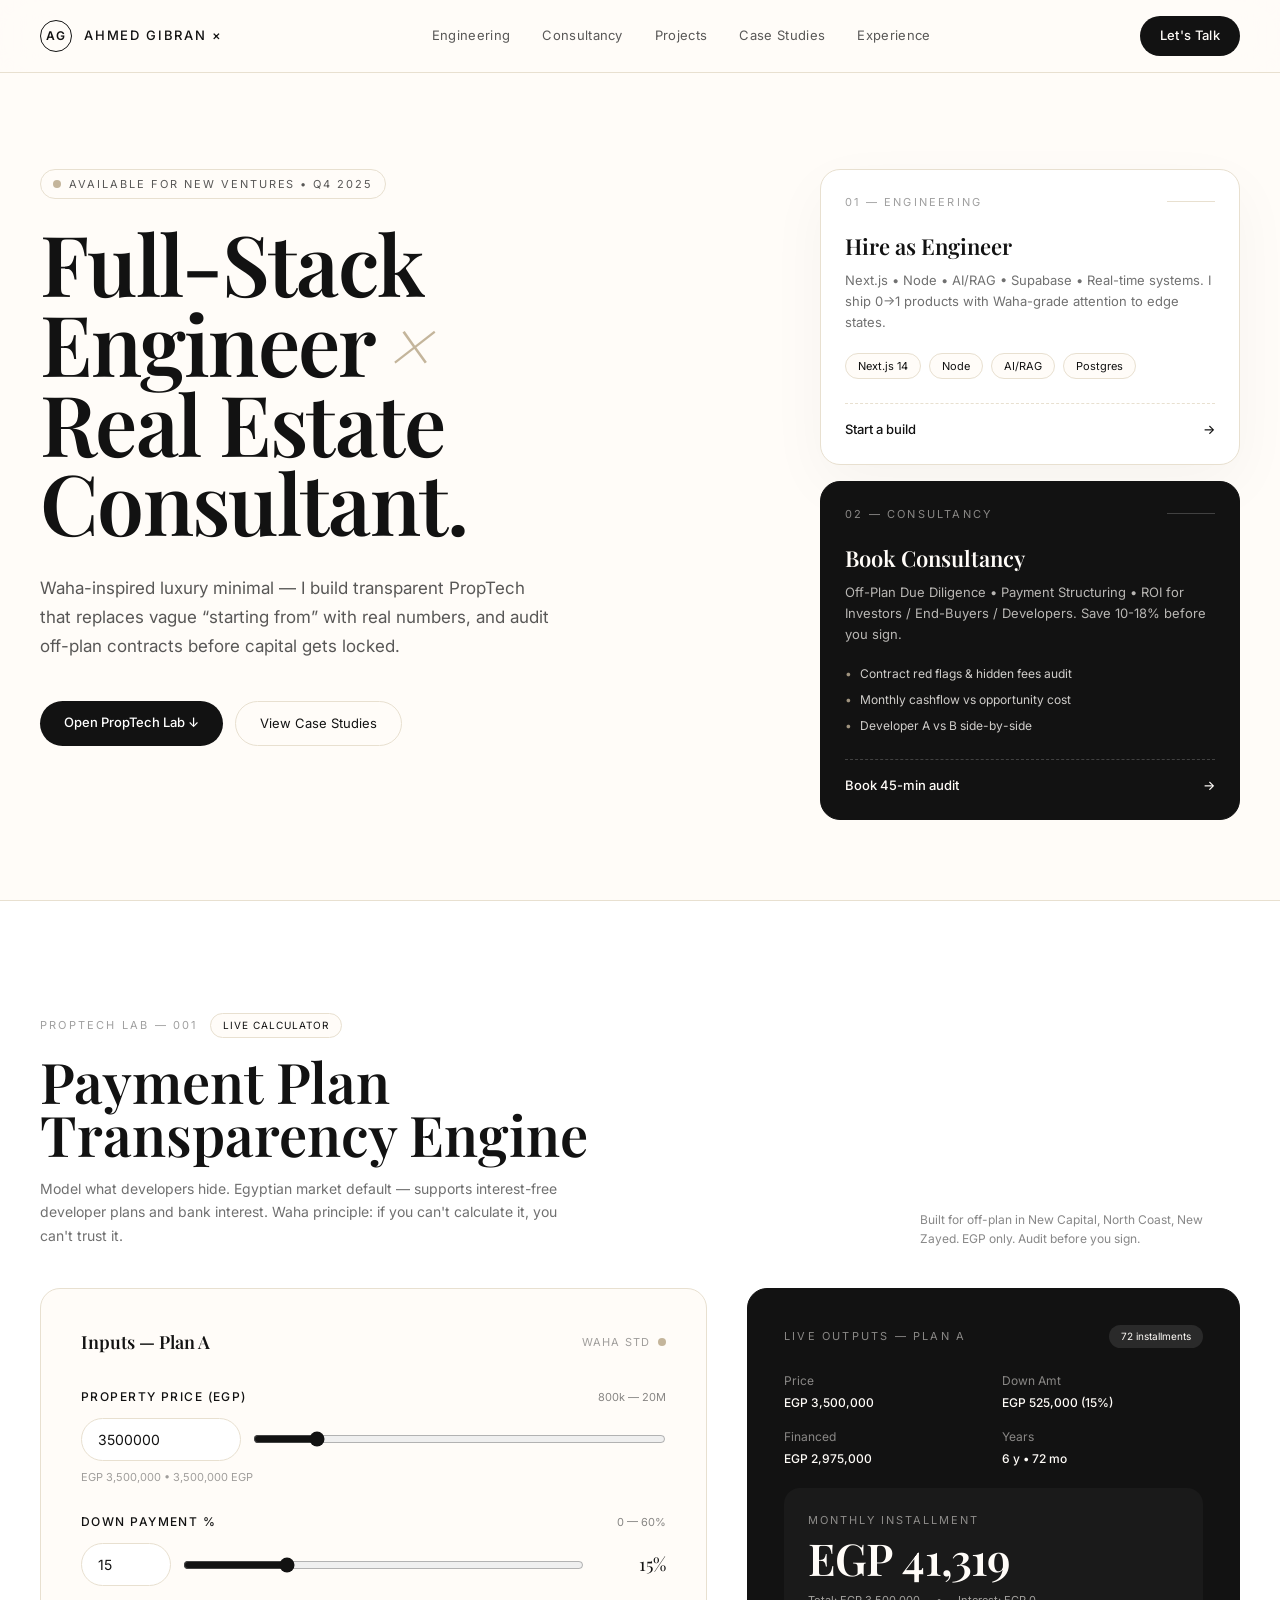
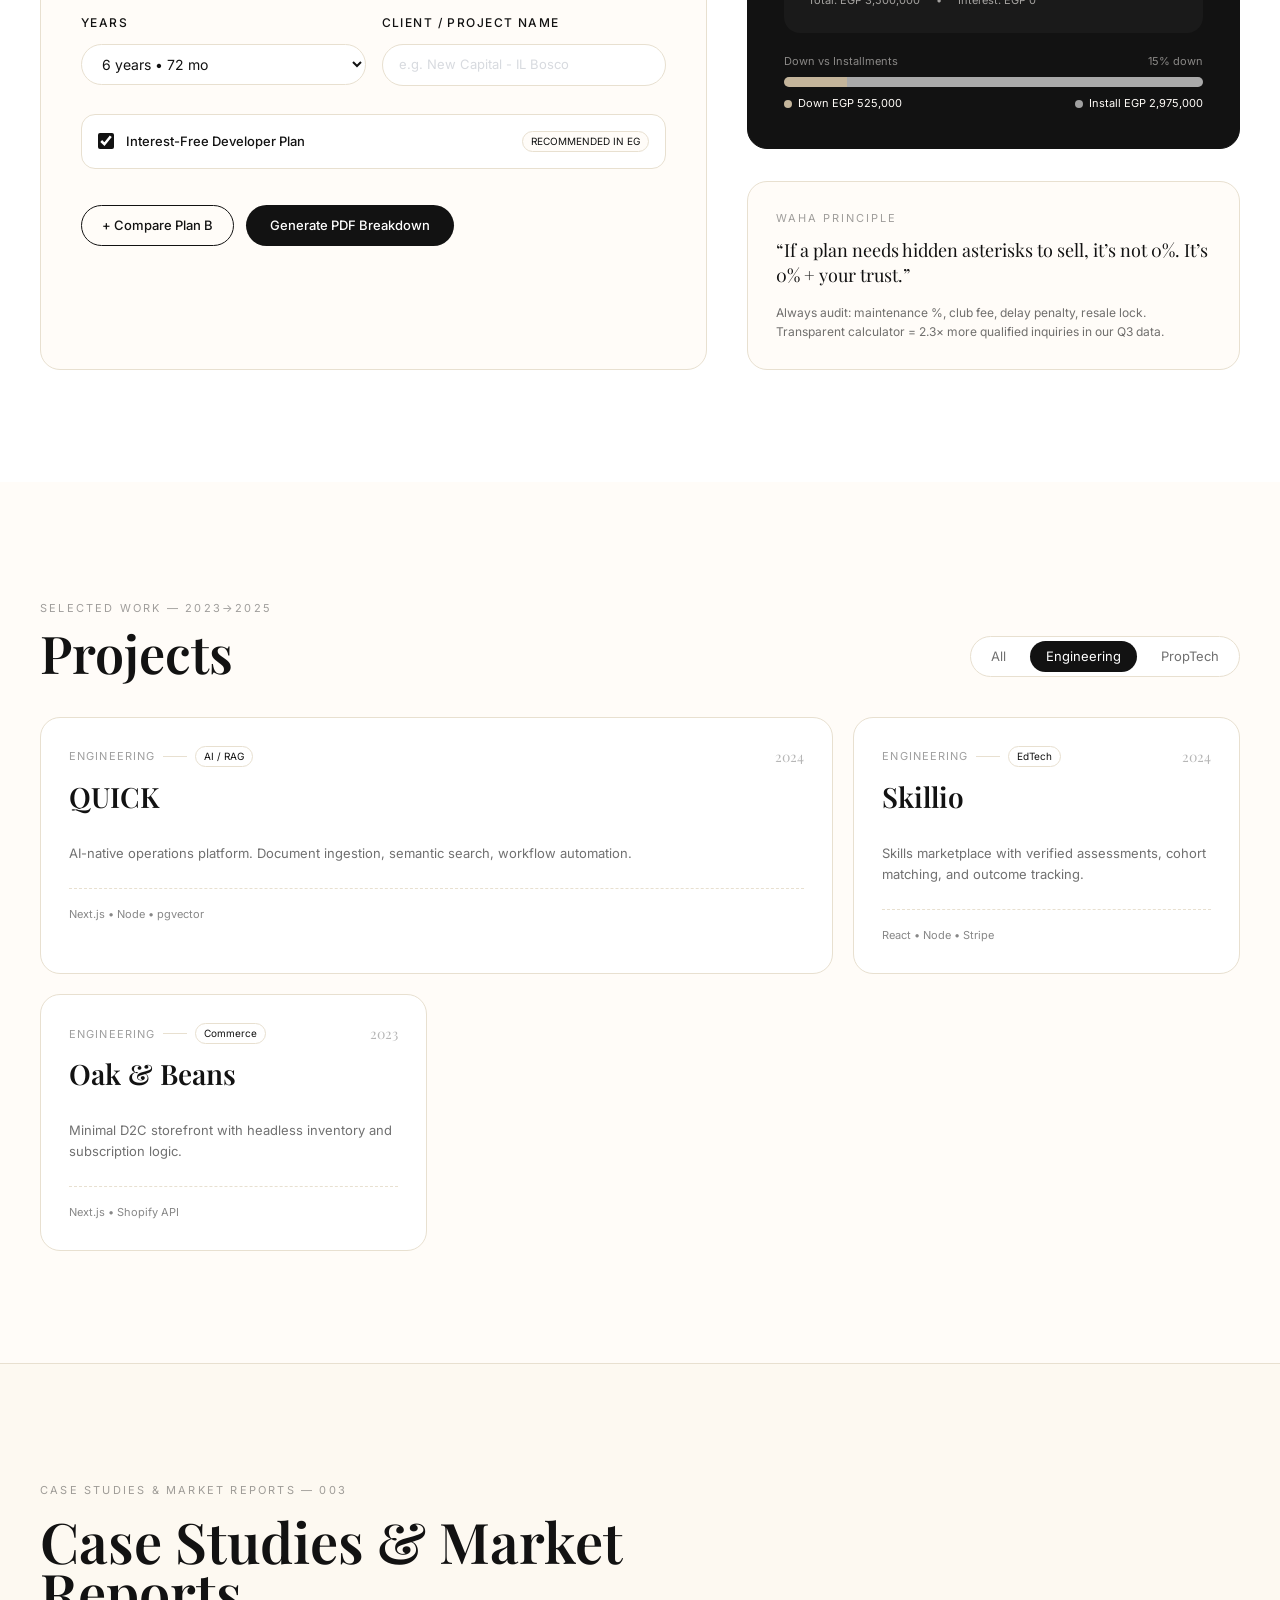
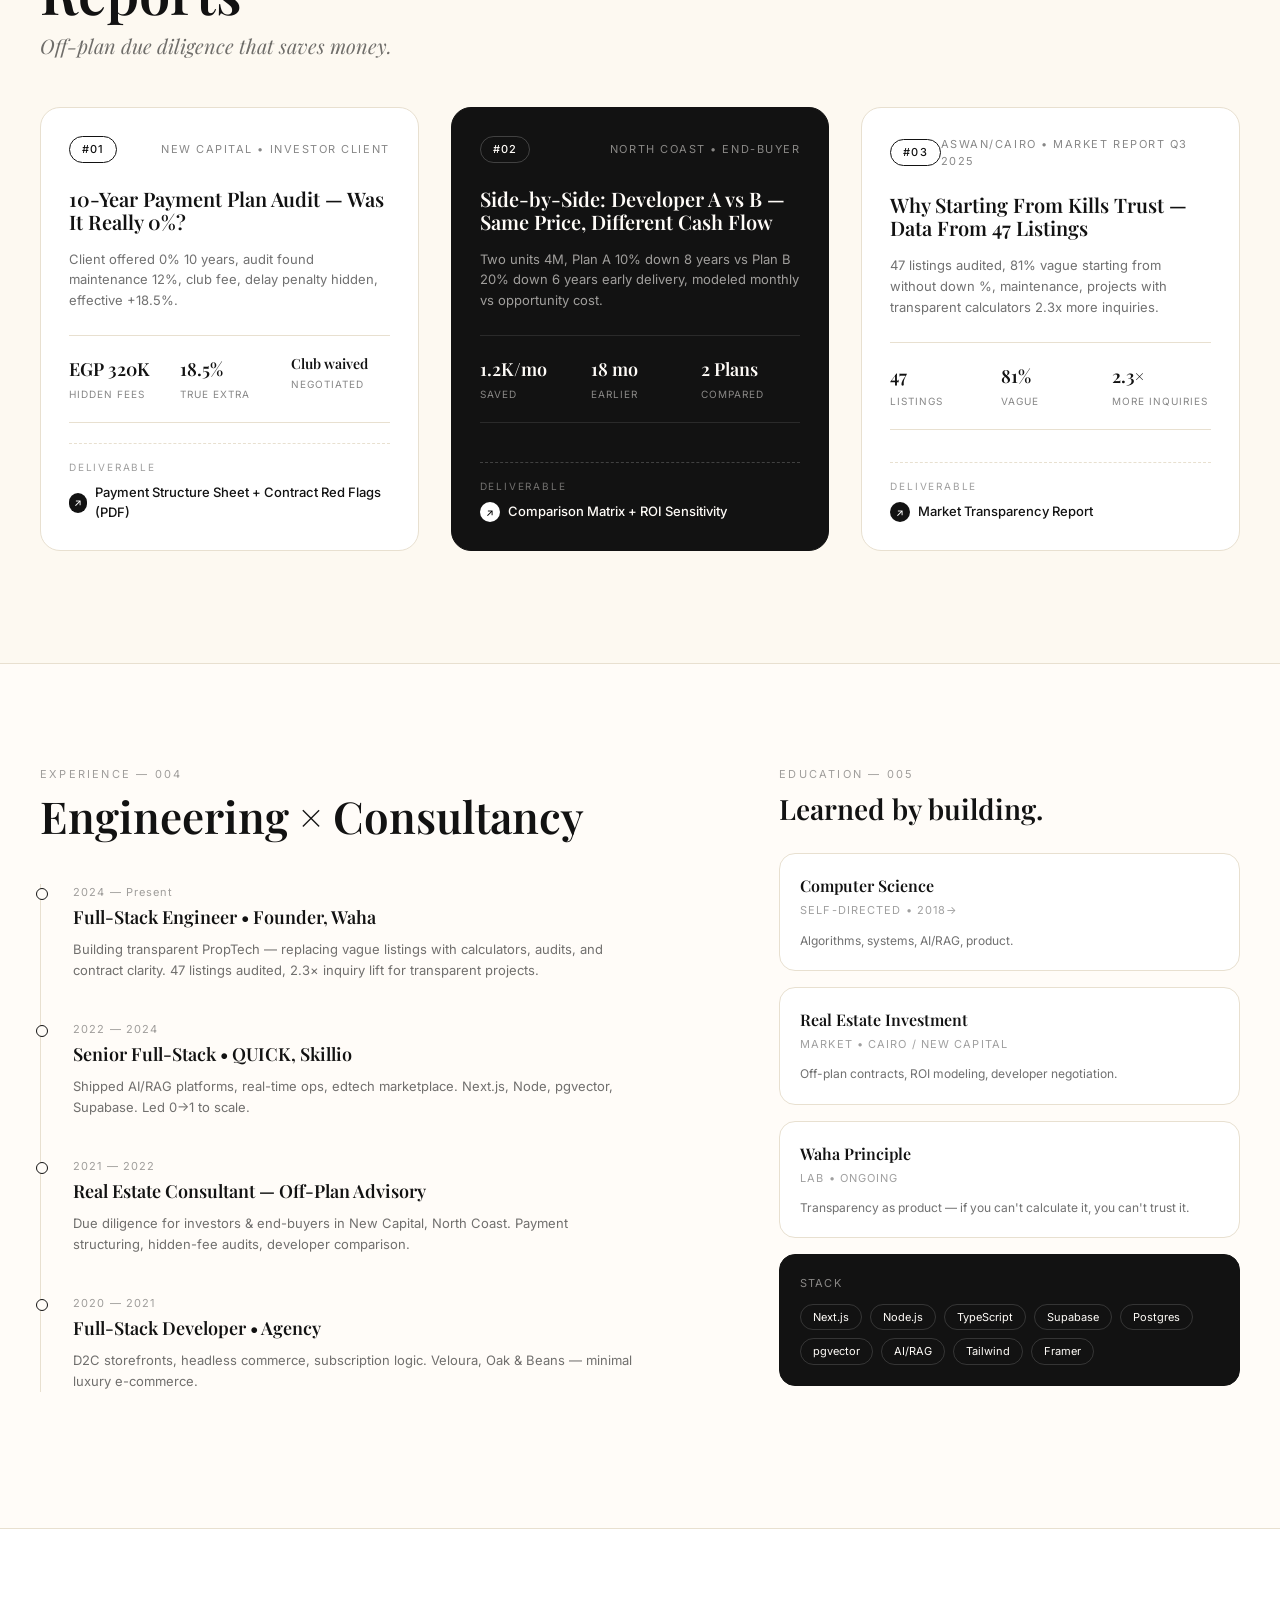
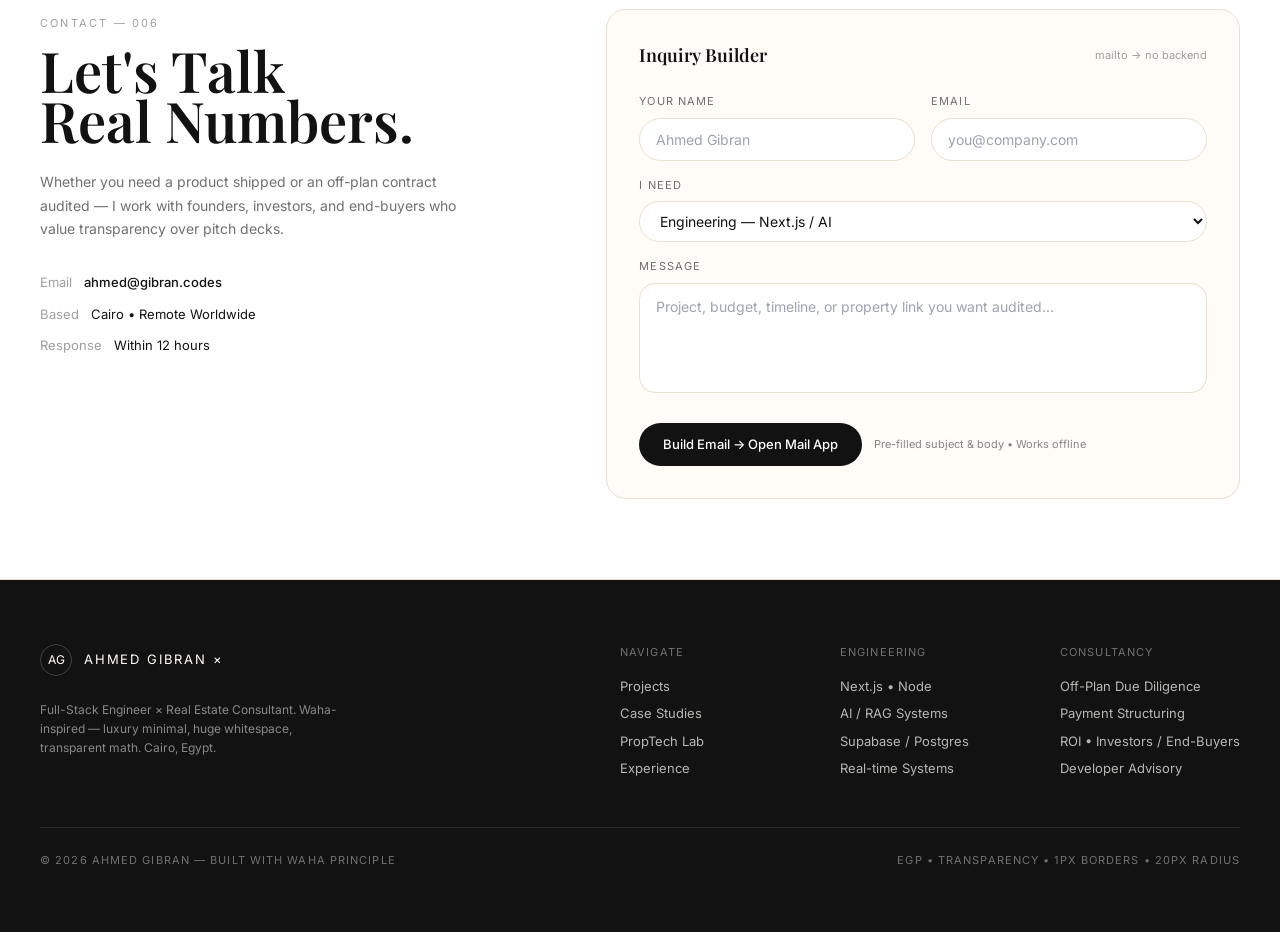
==== commit 2857cc8c: "v2 of ahmed gibran portfolio" ====
--- a/index.html
+++ b/index.html
@@ -3,48 +3,37 @@
 <head>
   <meta charset="UTF-8">
   <meta name="viewport" content="width=device-width, initial-scale=1">
-  <title>React Artifact</title>
-  <style>*,:after,:before{--tw-border-spacing-x:0;--tw-border-spacing-y:0;--tw-translate-x:0;--tw-translate-y:0;--tw-rotate:0;--tw-skew-x:0;--tw-skew-y:0;--tw-scale-x:1;--tw-scale-y:1;--tw-pan-x: ;--tw-pan-y: ;--tw-pinch-zoom: ;--tw-scroll-snap-strictness:proximity;--tw-gradient-from-position: ;--tw-gradient-via-position: ;--tw-gradient-to-position: ;--tw-ordinal: ;--tw-slashed-zero: ;--tw-numeric-figure: ;--tw-numeric-spacing: ;--tw-numeric-fraction: ;--tw-ring-inset: ;--tw-ring-offset-width:0px;--tw-ring-offset-color:#fff;--tw-ring-color:rgba(59,130,246,.5);--tw-ring-offset-shadow:0 0 #0000;--tw-ring-shadow:0 0 #0000;--tw-shadow:0 0 #0000;--tw-shadow-colored:0 0 #0000;--tw-blur: ;--tw-brightness: ;--tw-contrast: ;--tw-grayscale: ;--tw-hue-rotate: ;--tw-invert: ;--tw-saturate: ;--tw-sepia: ;--tw-drop-shadow: ;--tw-backdrop-blur: ;--tw-backdrop-brightness: ;--tw-backdrop-contrast: ;--tw-backdrop-grayscale: ;--tw-backdrop-hue-rotate: ;--tw-backdrop-invert: ;--tw-backdrop-opacity: ;--tw-backdrop-saturate: ;--tw-backdrop-sepia: ;--tw-contain-size: ;--tw-contain-layout: ;--tw-contain-paint: ;--tw-contain-style: }::backdrop{--tw-border-spacing-x:0;--tw-border-spacing-y:0;--tw-translate-x:0;--tw-translate-y:0;--tw-rotate:0;--tw-skew-x:0;--tw-skew-y:0;--tw-scale-x:1;--tw-scale-y:1;--tw-pan-x: ;--tw-pan-y: ;--tw-pinch-zoom: ;--tw-scroll-snap-strictness:proximity;--tw-gradient-from-position: ;--tw-gradient-via-position: ;--tw-gradient-to-position: ;--tw-ordinal: ;--tw-slashed-zero: ;--tw-numeric-figure: ;--tw-numeric-spacing: ;--tw-numeric-fraction: ;--tw-ring-inset: ;--tw-ring-offset-width:0px;--tw-ring-offset-color:#fff;--tw-ring-color:rgba(59,130,246,.5);--tw-ring-offset-shadow:0 0 #0000;--tw-ring-shadow:0 0 #0000;--tw-shadow:0 0 #0000;--tw-shadow-colored:0 0 #0000;--tw-blur: ;--tw-brightness: ;--tw-contrast: ;--tw-grayscale: ;--tw-hue-rotate: ;--tw-invert: ;--tw-saturate: ;--tw-sepia: ;--tw-drop-shadow: ;--tw-backdrop-blur: ;--tw-backdrop-brightness: ;--tw-backdrop-contrast: ;--tw-backdrop-grayscale: ;--tw-backdrop-hue-rotate: ;--tw-backdrop-invert: ;--tw-backdrop-opacity: ;--tw-backdrop-saturate: ;--tw-backdrop-sepia: ;--tw-contain-size: ;--tw-contain-layout: ;--tw-contain-paint: ;--tw-contain-style: }/*! tailwindcss v3.4.18 | MIT License | https://tailwindcss.com*/*,:after,:before{box-sizing:border-box;border:0 solid #e5e7eb}:after,:before{--tw-content:""}:host,html{line-height:1.5;-webkit-text-size-adjust:100%;-moz-tab-size:4;-o-tab-size:4;tab-size:4;font-family:ui-sans-serif,system-ui,sans-serif,Apple Color Emoji,Segoe UI Emoji,Segoe UI Symbol,Noto Color Emoji;font-feature-settings:normal;font-variation-settings:normal;-webkit-tap-highlight-color:transparent}body{line-height:inherit}hr{height:0;color:inherit;border-top-width:1px}abbr:where([title]){-webkit-text-decoration:underline dotted;text-decoration:underline dotted}h1,h2,h3,h4,h5,h6{font-size:inherit;font-weight:inherit}a{color:inherit;text-decoration:inherit}b,strong{font-weight:bolder}code,kbd,pre,samp{font-family:ui-monospace,SFMono-Regular,Menlo,Monaco,Consolas,Liberation Mono,Courier New,monospace;font-feature-settings:normal;font-variation-settings:normal;font-size:1em}small{font-size:80%}sub,sup{font-size:75%;line-height:0;position:relative;vertical-align:baseline}sub{bottom:-.25em}sup{top:-.5em}table{text-indent:0;border-color:inherit;border-collapse:collapse}button,input,optgroup,select,textarea{font-family:inherit;font-feature-settings:inherit;font-variation-settings:inherit;font-size:100%;font-weight:inherit;line-height:inherit;letter-spacing:inherit;color:inherit;margin:0;padding:0}button,select{text-transform:none}button,input:where([type=button]),input:where([type=reset]),input:where([type=submit]){-webkit-appearance:button;background-color:transparent;background-image:none}:-moz-focusring{outline:auto}:-moz-ui-invalid{box-shadow:none}progress{vertical-align:baseline}::-webkit-inner-spin-button,::-webkit-outer-spin-button{height:auto}[type=search]{-webkit-appearance:textfield;outline-offset:-2px}::-webkit-search-decoration{-webkit-appearance:none}::-webkit-file-upload-button{-webkit-appearance:button;font:inherit}summary{display:list-item}blockquote,dd,dl,figure,h1,h2,h3,h4,h5,h6,hr,p,pre{margin:0}fieldset{margin:0}fieldset,legend{padding:0}menu,ol,ul{list-style:none;margin:0;padding:0}dialog{padding:0}textarea{resize:vertical}input::-moz-placeholder,textarea::-moz-placeholder{opacity:1;color:#9ca3af}input::placeholder,textarea::placeholder{opacity:1;color:#9ca3af}[role=button],button{cursor:pointer}:disabled{cursor:default}audio,canvas,embed,iframe,img,object,svg,video{display:block;vertical-align:middle}img,video{max-width:100%;height:auto}[hidden]:where(:not([hidden=until-found])){display:none}.sticky{position:sticky}.top-0{top:0}.z-50{z-index:50}.mx-2{margin-left:.5rem;margin-right:.5rem}.mx-auto{margin-left:auto;margin-right:auto}.mb-3{margin-bottom:.75rem}.mb-4{margin-bottom:1rem}.mb-6{margin-bottom:1.5rem}.mb-8{margin-bottom:2rem}.mt-0\.5{margin-top:.125rem}.mt-1{margin-top:.25rem}.mt-10{margin-top:2.5rem}.mt-12{margin-top:3rem}.mt-2{margin-top:.5rem}.mt-3{margin-top:.75rem}.mt-4{margin-top:1rem}.mt-5{margin-top:1.25rem}.mt-6{margin-top:1.5rem}.mt-8{margin-top:2rem}.block{display:block}.inline-block{display:inline-block}.flex{display:flex}.inline-flex{display:inline-flex}.grid{display:grid}.hidden{display:none}.h-10{height:2.5rem}.h-2{height:.5rem}.h-8{height:2rem}.h-9{height:2.25rem}.h-\[18px\]{height:18px}.h-\[1px\]{height:1px}.h-\[32px\]{height:32px}.h-\[38px\]{height:38px}.h-\[40px\]{height:40px}.h-\[44px\]{height:44px}.h-\[48px\]{height:48px}.h-\[4px\]{height:4px}.h-\[64px\]{height:64px}.h-\[6px\]{height:6px}.h-\[72px\]{height:72px}.h-\[8px\]{height:8px}.h-full{height:100%}.min-h-screen{min-height:100vh}.w-12{width:3rem}.w-2{width:.5rem}.w-4{width:1rem}.w-6{width:1.5rem}.w-8{width:2rem}.w-9{width:2.25rem}.w-\[18px\]{width:18px}.w-\[1px\]{width:1px}.w-\[6px\]{width:6px}.w-full{width:100%}.max-w-\[10ch\]{max-width:10ch}.max-w-\[1280px\]{max-width:1280px}.max-w-\[18ch\]{max-width:18ch}.max-w-\[44ch\]{max-width:44ch}.max-w-\[520px\]{max-width:520px}.max-w-\[560px\]{max-width:560px}.max-w-\[620px\]{max-width:620px}.max-w-\[960px\]{max-width:960px}.flex-1{flex:1 1 0%}.transform{transform:translate(var(--tw-translate-x),var(--tw-translate-y)) rotate(var(--tw-rotate)) skewX(var(--tw-skew-x)) skewY(var(--tw-skew-y)) scaleX(var(--tw-scale-x)) scaleY(var(--tw-scale-y))}@keyframes pulse{50%{opacity:.5}}.animate-pulse{animation:pulse 2s cubic-bezier(.4,0,.6,1) infinite}.resize-none{resize:none}.auto-rows-\[minmax\(280px\2c auto\)\]{grid-auto-rows:minmax(280px,auto)}.grid-cols-1{grid-template-columns:repeat(1,minmax(0,1fr))}.grid-cols-2{grid-template-columns:repeat(2,minmax(0,1fr))}.grid-cols-\[1fr_1fr_1fr\]{grid-template-columns:1fr 1fr 1fr}.flex-col{flex-direction:column}.flex-wrap{flex-wrap:wrap}.place-items-center{place-items:center}.items-start{align-items:flex-start}.items-end{align-items:flex-end}.items-center{align-items:center}.items-baseline{align-items:baseline}.justify-between{justify-content:space-between}.gap-1{gap:.25rem}.gap-10{gap:2.5rem}.gap-12{gap:3rem}.gap-2{gap:.5rem}.gap-3{gap:.75rem}.gap-4{gap:1rem}.gap-6{gap:1.5rem}.gap-8{gap:2rem}.space-y-1>:not([hidden])~:not([hidden]){--tw-space-y-reverse:0;margin-top:calc(.25rem*(1 - var(--tw-space-y-reverse)));margin-bottom:calc(.25rem*var(--tw-space-y-reverse))}.space-y-2>:not([hidden])~:not([hidden]){--tw-space-y-reverse:0;margin-top:calc(.5rem*(1 - var(--tw-space-y-reverse)));margin-bottom:calc(.5rem*var(--tw-space-y-reverse))}.space-y-4>:not([hidden])~:not([hidden]){--tw-space-y-reverse:0;margin-top:calc(1rem*(1 - var(--tw-space-y-reverse)));margin-bottom:calc(1rem*var(--tw-space-y-reverse))}.space-y-5>:not([hidden])~:not([hidden]){--tw-space-y-reverse:0;margin-top:calc(1.25rem*(1 - var(--tw-space-y-reverse)));margin-bottom:calc(1.25rem*var(--tw-space-y-reverse))}.space-y-6>:not([hidden])~:not([hidden]){--tw-space-y-reverse:0;margin-top:calc(1.5rem*(1 - var(--tw-space-y-reverse)));margin-bottom:calc(1.5rem*var(--tw-space-y-reverse))}.space-y-8>:not([hidden])~:not([hidden]){--tw-space-y-reverse:0;margin-top:calc(2rem*(1 - var(--tw-space-y-reverse)));margin-bottom:calc(2rem*var(--tw-space-y-reverse))}.self-center{align-self:center}.self-stretch{align-self:stretch}.overflow-hidden{overflow:hidden}.whitespace-pre-wrap{white-space:pre-wrap}.rounded-\[10px\]{border-radius:10px}.rounded-\[12px\]{border-radius:12px}.rounded-\[16px\]{border-radius:16px}.rounded-\[8px\]{border-radius:8px}.rounded-full{border-radius:9999px}.border{border-width:1px}.border-b{border-bottom-width:1px}.border-l{border-left-width:1px}.border-t{border-top-width:1px}.border-\[\#121212\]{--tw-border-opacity:1;border-color:rgb(18 18 18/var(--tw-border-opacity,1))}.border-\[\#C4B59B\]{--tw-border-opacity:1;border-color:rgb(196 181 155/var(--tw-border-opacity,1))}.border-\[\#E8E0D0\]{--tw-border-opacity:1;border-color:rgb(232 224 208/var(--tw-border-opacity,1))}.border-\[\#E8E0D0\]\/60{border-color:hsla(40,34%,86%,.6)}.border-white\/10{border-color:hsla(0,0%,100%,.1)}.border-white\/15{border-color:hsla(0,0%,100%,.15)}.border-white\/20{border-color:hsla(0,0%,100%,.2)}.bg-\[\#121212\]{--tw-bg-opacity:1;background-color:rgb(18 18 18/var(--tw-bg-opacity,1))}.bg-\[\#25D366\]{--tw-bg-opacity:1;background-color:rgb(37 211 102/var(--tw-bg-opacity,1))}.bg-\[\#4CAF7A\]{--tw-bg-opacity:1;background-color:rgb(76 175 122/var(--tw-bg-opacity,1))}.bg-\[\#C4B59B\]{--tw-bg-opacity:1;background-color:rgb(196 181 155/var(--tw-bg-opacity,1))}.bg-\[\#E8E0D0\]{--tw-bg-opacity:1;background-color:rgb(232 224 208/var(--tw-bg-opacity,1))}.bg-\[\#FAF6F0\]{--tw-bg-opacity:1;background-color:rgb(250 246 240/var(--tw-bg-opacity,1))}.bg-\[\#FFFCF8\]{--tw-bg-opacity:1;background-color:rgb(255 252 248/var(--tw-bg-opacity,1))}.bg-\[\#FFFCF8\]\/80{background-color:rgba(255,252,248,.8)}.bg-black\/30{background-color:rgba(0,0,0,.3)}.bg-white{--tw-bg-opacity:1;background-color:rgb(255 255 255/var(--tw-bg-opacity,1))}.bg-white\/10{background-color:hsla(0,0%,100%,.1)}.bg-white\/40{background-color:hsla(0,0%,100%,.4)}.bg-white\/5{background-color:hsla(0,0%,100%,.05)}.p-1{padding:.25rem}.p-3{padding:.75rem}.p-4{padding:1rem}.p-5{padding:1.25rem}.p-6{padding:1.5rem}.p-7{padding:1.75rem}.px-2{padding-left:.5rem;padding-right:.5rem}.px-2\.5{padding-left:.625rem;padding-right:.625rem}.px-3{padding-left:.75rem;padding-right:.75rem}.px-4{padding-left:1rem;padding-right:1rem}.px-5{padding-left:1.25rem;padding-right:1.25rem}.px-6{padding-left:1.5rem;padding-right:1.5rem}.py-1{padding-top:.25rem;padding-bottom:.25rem}.py-1\.5{padding-top:.375rem;padding-bottom:.375rem}.py-16{padding-top:4rem;padding-bottom:4rem}.py-2\.5{padding-top:.625rem;padding-bottom:.625rem}.py-3{padding-top:.75rem;padding-bottom:.75rem}.py-6{padding-top:1.5rem;padding-bottom:1.5rem}.py-7{padding-top:1.75rem;padding-bottom:1.75rem}.pb-12{padding-bottom:3rem}.pb-2{padding-bottom:.5rem}.pl-3{padding-left:.75rem}.pt-14{padding-top:3.5rem}.pt-6{padding-top:1.5rem}.text-left{text-align:left}.text-\[10px\]{font-size:10px}.text-\[11px\]{font-size:11px}.text-\[12px\]{font-size:12px}.text-\[13px\]{font-size:13px}.text-\[14px\]{font-size:14px}.text-\[15px\]{font-size:15px}.text-\[16px\]{font-size:16px}.text-\[18px\]{font-size:18px}.text-\[19px\]{font-size:19px}.text-\[20px\]{font-size:20px}.text-\[22px\]{font-size:22px}.text-\[24px\]{font-size:24px}.text-\[26px\]{font-size:26px}.text-\[28px\]{font-size:28px}.text-\[32px\]{font-size:32px}.text-\[34px\]{font-size:34px}.text-\[36px\]{font-size:36px}.text-\[42px\]{font-size:42px}.font-\[300\]{font-weight:300}.font-\[400\]{font-weight:400}.font-\[600\]{font-weight:600}.font-bold{font-weight:700}.font-medium{font-weight:500}.font-semibold{font-weight:600}.uppercase{text-transform:uppercase}.italic{font-style:italic}.leading-\[0\.92\]{line-height:.92}.leading-\[0\.95\]{line-height:.95}.leading-\[1\.05\]{line-height:1.05}.leading-\[1\.1\]{line-height:1.1}.leading-\[1\.4\]{line-height:1.4}.leading-\[1\.5\]{line-height:1.5}.leading-\[1\.6\]{line-height:1.6}.leading-\[1\.7\]{line-height:1.7}.tracking-\[-0\.01em\]{letter-spacing:-.01em}.tracking-\[-0\.02em\]{letter-spacing:-.02em}.tracking-\[-0\.03em\]{letter-spacing:-.03em}.tracking-\[0\.18em\]{letter-spacing:.18em}.tracking-\[0\.2em\]{letter-spacing:.2em}.tracking-wide{letter-spacing:.025em}.text-\[\#121212\]{--tw-text-opacity:1;color:rgb(18 18 18/var(--tw-text-opacity,1))}.text-\[\#6B6B6B\]{--tw-text-opacity:1;color:rgb(107 107 107/var(--tw-text-opacity,1))}.text-\[\#C4B59B\]{--tw-text-opacity:1;color:rgb(196 181 155/var(--tw-text-opacity,1))}.text-\[\#FFFCF8\]{--tw-text-opacity:1;color:rgb(255 252 248/var(--tw-text-opacity,1))}.text-\[\#ffb3b3\]{--tw-text-opacity:1;color:rgb(255 179 179/var(--tw-text-opacity,1))}.text-black{--tw-text-opacity:1;color:rgb(0 0 0/var(--tw-text-opacity,1))}.text-white{--tw-text-opacity:1;color:rgb(255 255 255/var(--tw-text-opacity,1))}.underline{text-decoration-line:underline}.decoration-white\/20{text-decoration-color:hsla(0,0%,100%,.2)}.underline-offset-4{text-underline-offset:4px}.antialiased{-webkit-font-smoothing:antialiased;-moz-osx-font-smoothing:grayscale}.opacity-40{opacity:.4}.opacity-60{opacity:.6}.shadow-\[0_0_0_1px_\#C4B59B_inset\]{--tw-shadow:0 0 0 1px #c4b59b inset;--tw-shadow-colored:inset 0 0 0 1px var(--tw-shadow-color)}.shadow-\[0_0_0_1px_\#C4B59B_inset\],.shadow-\[0_5px_0_\#121212\2c 0_-5px_0_\#121212\]{box-shadow:var(--tw-ring-offset-shadow,0 0 #0000),var(--tw-ring-shadow,0 0 #0000),var(--tw-shadow)}.shadow-\[0_5px_0_\#121212\2c 0_-5px_0_\#121212\]{--tw-shadow:0 5px 0 #121212,0 -5px 0 #121212;--tw-shadow-colored:0 5px 0 var(--tw-shadow-color),0 -5px 0 var(--tw-shadow-color)}.outline-none{outline:2px solid transparent;outline-offset:2px}.outline{outline-style:solid}.filter{filter:var(--tw-blur) var(--tw-brightness) var(--tw-contrast) var(--tw-grayscale) var(--tw-hue-rotate) var(--tw-invert) var(--tw-saturate) var(--tw-sepia) var(--tw-drop-shadow)}.backdrop-blur-xl{--tw-backdrop-blur:blur(24px);backdrop-filter:var(--tw-backdrop-blur) var(--tw-backdrop-brightness) var(--tw-backdrop-contrast) var(--tw-backdrop-grayscale) var(--tw-backdrop-hue-rotate) var(--tw-backdrop-invert) var(--tw-backdrop-opacity) var(--tw-backdrop-saturate) var(--tw-backdrop-sepia)}.transition{transition-property:color,background-color,border-color,text-decoration-color,fill,stroke,opacity,box-shadow,transform,filter,backdrop-filter;transition-timing-function:cubic-bezier(.4,0,.2,1);transition-duration:.15s}.transition-all{transition-property:all;transition-timing-function:cubic-bezier(.4,0,.2,1);transition-duration:.15s}.transition-colors{transition-property:color,background-color,border-color,text-decoration-color,fill,stroke;transition-timing-function:cubic-bezier(.4,0,.2,1);transition-duration:.15s}#root,body,html{min-height:100%}body{margin:0;font-family:Inter,ui-sans-serif,system-ui,-apple-system,BlinkMacSystemFont,Segoe UI,sans-serif}[role=button]:not([aria-disabled=true]),button:not(:disabled),label[for],select:not(:disabled),summary{cursor:pointer}.selection\:bg-\[\#C4B59B\]\/30 ::-moz-selection{background-color:hsla(38,26%,69%,.3)}.selection\:bg-\[\#C4B59B\]\/30 ::selection{background-color:hsla(38,26%,69%,.3)}.selection\:bg-\[\#C4B59B\]\/30::-moz-selection{background-color:hsla(38,26%,69%,.3)}.selection\:bg-\[\#C4B59B\]\/30::selection{background-color:hsla(38,26%,69%,.3)}.placeholder\:text-white\/40::-moz-placeholder{color:hsla(0,0%,100%,.4)}.placeholder\:text-white\/40::placeholder{color:hsla(0,0%,100%,.4)}.hover\:-translate-y-\[2px\]:hover{--tw-translate-y:-2px;transform:translate(var(--tw-translate-x),var(--tw-translate-y)) rotate(var(--tw-rotate)) skewX(var(--tw-skew-x)) skewY(var(--tw-skew-y)) scaleX(var(--tw-scale-x)) scaleY(var(--tw-scale-y))}.hover\:border-\[\#121212\]:hover{--tw-border-opacity:1;border-color:rgb(18 18 18/var(--tw-border-opacity,1))}.hover\:border-\[\#C4B59B\]:hover{--tw-border-opacity:1;border-color:rgb(196 181 155/var(--tw-border-opacity,1))}.hover\:bg-\[\#121212\]:hover{--tw-bg-opacity:1;background-color:rgb(18 18 18/var(--tw-bg-opacity,1))}.hover\:bg-\[\#C4B59B\]:hover{--tw-bg-opacity:1;background-color:rgb(196 181 155/var(--tw-bg-opacity,1))}.hover\:bg-black:hover{--tw-bg-opacity:1;background-color:rgb(0 0 0/var(--tw-bg-opacity,1))}.hover\:bg-white\/60:hover{background-color:hsla(0,0%,100%,.6)}.hover\:text-\[\#121212\]:hover{--tw-text-opacity:1;color:rgb(18 18 18/var(--tw-text-opacity,1))}.hover\:text-\[\#C4B59B\]:hover{--tw-text-opacity:1;color:rgb(196 181 155/var(--tw-text-opacity,1))}.hover\:text-white:hover{--tw-text-opacity:1;color:rgb(255 255 255/var(--tw-text-opacity,1))}.hover\:decoration-white:hover{text-decoration-color:#fff}.hover\:shadow-\[0_12px_40px_rgba\(0\2c 0\2c 0\2c 0\.06\)\]:hover{--tw-shadow:0 12px 40px rgba(0,0,0,.06);--tw-shadow-colored:0 12px 40px var(--tw-shadow-color);box-shadow:var(--tw-ring-offset-shadow,0 0 #0000),var(--tw-ring-shadow,0 0 #0000),var(--tw-shadow)}.hover\:brightness-110:hover{--tw-brightness:brightness(1.1);filter:var(--tw-blur) var(--tw-brightness) var(--tw-contrast) var(--tw-grayscale) var(--tw-hue-rotate) var(--tw-invert) var(--tw-saturate) var(--tw-sepia) var(--tw-drop-shadow)}.focus\:border-\[\#121212\]:focus{--tw-border-opacity:1;border-color:rgb(18 18 18/var(--tw-border-opacity,1))}.focus\:border-white\/30:focus{border-color:hsla(0,0%,100%,.3)}.group:hover .group-hover\:border-\[\#121212\]{--tw-border-opacity:1;border-color:rgb(18 18 18/var(--tw-border-opacity,1))}.group:hover .group-hover\:bg-\[\#121212\]{--tw-bg-opacity:1;background-color:rgb(18 18 18/var(--tw-bg-opacity,1))}.group:hover .group-hover\:bg-\[\#C4B59B\]{--tw-bg-opacity:1;background-color:rgb(196 181 155/var(--tw-bg-opacity,1))}.group:hover .group-hover\:text-white{--tw-text-opacity:1;color:rgb(255 255 255/var(--tw-text-opacity,1))}@media (min-width:768px){.md\:col-span-4{grid-column:span 4/span 4}.md\:col-span-8{grid-column:span 8/span 8}.md\:mx-4{margin-left:1rem;margin-right:1rem}.md\:ml-2{margin-left:.5rem}.md\:mt-10{margin-top:2.5rem}.md\:mt-14{margin-top:3.5rem}.md\:mt-16{margin-top:4rem}.md\:mt-20{margin-top:5rem}.md\:block{display:block}.md\:flex{display:flex}.md\:inline-flex{display:inline-flex}.md\:hidden{display:none}.md\:max-w-none{max-width:none}.md\:grid-cols-12{grid-template-columns:repeat(12,minmax(0,1fr))}.md\:grid-cols-2{grid-template-columns:repeat(2,minmax(0,1fr))}.md\:grid-cols-3{grid-template-columns:repeat(3,minmax(0,1fr))}.md\:grid-cols-\[1\.2fr_0\.8fr\]{grid-template-columns:1.2fr .8fr}.md\:grid-cols-\[1fr_1px_1fr\]{grid-template-columns:1fr 1px 1fr}.md\:grid-cols-\[220px_1fr_180px\]{grid-template-columns:220px 1fr 180px}.md\:gap-16{gap:4rem}.md\:gap-6{gap:1.5rem}.md\:gap-8{gap:2rem}.md\:p-10{padding:2.5rem}.md\:p-6{padding:1.5rem}.md\:p-8{padding:2rem}.md\:px-10{padding-left:2.5rem;padding-right:2.5rem}.md\:py-20{padding-top:5rem;padding-bottom:5rem}.md\:py-24{padding-top:6rem;padding-bottom:6rem}.md\:py-28{padding-top:7rem;padding-bottom:7rem}.md\:pb-20{padding-bottom:5rem}.md\:pt-24{padding-top:6rem}.md\:text-right{text-align:right}.md\:text-\[18px\]{font-size:18px}.md\:text-\[22px\]{font-size:22px}.md\:text-\[28px\]{font-size:28px}.md\:text-\[30px\]{font-size:30px}.md\:text-\[32px\]{font-size:32px}.md\:text-\[40px\]{font-size:40px}.md\:text-\[48px\]{font-size:48px}.md\:text-\[56px\]{font-size:56px}.md\:text-\[84px\]{font-size:84px}}@media (min-width:1024px){.lg\:grid-cols-\[1\.1fr_0\.9fr\]{grid-template-columns:1.1fr .9fr}.lg\:border-l{border-left-width:1px}.lg\:pl-10{padding-left:2.5rem}}</style>
+  <title>Ahmed Gibran</title>
+  <style>*,:after,:before{--tw-border-spacing-x:0;--tw-border-spacing-y:0;--tw-translate-x:0;--tw-translate-y:0;--tw-rotate:0;--tw-skew-x:0;--tw-skew-y:0;--tw-scale-x:1;--tw-scale-y:1;--tw-pan-x: ;--tw-pan-y: ;--tw-pinch-zoom: ;--tw-scroll-snap-strictness:proximity;--tw-gradient-from-position: ;--tw-gradient-via-position: ;--tw-gradient-to-position: ;--tw-ordinal: ;--tw-slashed-zero: ;--tw-numeric-figure: ;--tw-numeric-spacing: ;--tw-numeric-fraction: ;--tw-ring-inset: ;--tw-ring-offset-width:0px;--tw-ring-offset-color:#fff;--tw-ring-color:rgba(59,130,246,.5);--tw-ring-offset-shadow:0 0 #0000;--tw-ring-shadow:0 0 #0000;--tw-shadow:0 0 #0000;--tw-shadow-colored:0 0 #0000;--tw-blur: ;--tw-brightness: ;--tw-contrast: ;--tw-grayscale: ;--tw-hue-rotate: ;--tw-invert: ;--tw-saturate: ;--tw-sepia: ;--tw-drop-shadow: ;--tw-backdrop-blur: ;--tw-backdrop-brightness: ;--tw-backdrop-contrast: ;--tw-backdrop-grayscale: ;--tw-backdrop-hue-rotate: ;--tw-backdrop-invert: ;--tw-backdrop-opacity: ;--tw-backdrop-saturate: ;--tw-backdrop-sepia: ;--tw-contain-size: ;--tw-contain-layout: ;--tw-contain-paint: ;--tw-contain-style: }::backdrop{--tw-border-spacing-x:0;--tw-border-spacing-y:0;--tw-translate-x:0;--tw-translate-y:0;--tw-rotate:0;--tw-skew-x:0;--tw-skew-y:0;--tw-scale-x:1;--tw-scale-y:1;--tw-pan-x: ;--tw-pan-y: ;--tw-pinch-zoom: ;--tw-scroll-snap-strictness:proximity;--tw-gradient-from-position: ;--tw-gradient-via-position: ;--tw-gradient-to-position: ;--tw-ordinal: ;--tw-slashed-zero: ;--tw-numeric-figure: ;--tw-numeric-spacing: ;--tw-numeric-fraction: ;--tw-ring-inset: ;--tw-ring-offset-width:0px;--tw-ring-offset-color:#fff;--tw-ring-color:rgba(59,130,246,.5);--tw-ring-offset-shadow:0 0 #0000;--tw-ring-shadow:0 0 #0000;--tw-shadow:0 0 #0000;--tw-shadow-colored:0 0 #0000;--tw-blur: ;--tw-brightness: ;--tw-contrast: ;--tw-grayscale: ;--tw-hue-rotate: ;--tw-invert: ;--tw-saturate: ;--tw-sepia: ;--tw-drop-shadow: ;--tw-backdrop-blur: ;--tw-backdrop-brightness: ;--tw-backdrop-contrast: ;--tw-backdrop-grayscale: ;--tw-backdrop-hue-rotate: ;--tw-backdrop-invert: ;--tw-backdrop-opacity: ;--tw-backdrop-saturate: ;--tw-backdrop-sepia: ;--tw-contain-size: ;--tw-contain-layout: ;--tw-contain-paint: ;--tw-contain-style: }/*! tailwindcss v3.4.18 | MIT License | https://tailwindcss.com*/*,:after,:before{box-sizing:border-box;border:0 solid #e5e7eb}:after,:before{--tw-content:""}:host,html{line-height:1.5;-webkit-text-size-adjust:100%;-moz-tab-size:4;-o-tab-size:4;tab-size:4;font-family:ui-sans-serif,system-ui,sans-serif,Apple Color Emoji,Segoe UI Emoji,Segoe UI Symbol,Noto Color Emoji;font-feature-settings:normal;font-variation-settings:normal;-webkit-tap-highlight-color:transparent}body{line-height:inherit}hr{height:0;color:inherit;border-top-width:1px}abbr:where([title]){-webkit-text-decoration:underline dotted;text-decoration:underline dotted}h1,h2,h3,h4,h5,h6{font-size:inherit;font-weight:inherit}a{color:inherit;text-decoration:inherit}b,strong{font-weight:bolder}code,kbd,pre,samp{font-family:ui-monospace,SFMono-Regular,Menlo,Monaco,Consolas,Liberation Mono,Courier New,monospace;font-feature-settings:normal;font-variation-settings:normal;font-size:1em}small{font-size:80%}sub,sup{font-size:75%;line-height:0;position:relative;vertical-align:baseline}sub{bottom:-.25em}sup{top:-.5em}table{text-indent:0;border-color:inherit;border-collapse:collapse}button,input,optgroup,select,textarea{font-family:inherit;font-feature-settings:inherit;font-variation-settings:inherit;font-size:100%;font-weight:inherit;line-height:inherit;letter-spacing:inherit;color:inherit;margin:0;padding:0}button,select{text-transform:none}button,input:where([type=button]),input:where([type=reset]),input:where([type=submit]){-webkit-appearance:button;background-color:transparent;background-image:none}:-moz-focusring{outline:auto}:-moz-ui-invalid{box-shadow:none}progress{vertical-align:baseline}::-webkit-inner-spin-button,::-webkit-outer-spin-button{height:auto}[type=search]{-webkit-appearance:textfield;outline-offset:-2px}::-webkit-search-decoration{-webkit-appearance:none}::-webkit-file-upload-button{-webkit-appearance:button;font:inherit}summary{display:list-item}blockquote,dd,dl,figure,h1,h2,h3,h4,h5,h6,hr,p,pre{margin:0}fieldset{margin:0}fieldset,legend{padding:0}menu,ol,ul{list-style:none;margin:0;padding:0}dialog{padding:0}textarea{resize:vertical}input::-moz-placeholder,textarea::-moz-placeholder{opacity:1;color:#9ca3af}input::placeholder,textarea::placeholder{opacity:1;color:#9ca3af}[role=button],button{cursor:pointer}:disabled{cursor:default}audio,canvas,embed,iframe,img,object,svg,video{display:block;vertical-align:middle}img,video{max-width:100%;height:auto}[hidden]:where(:not([hidden=until-found])){display:none}.visible{visibility:visible}.absolute{position:absolute}.relative{position:relative}.sticky{position:sticky}.-left-\[37px\]{left:-37px}.top-0{top:0}.top-1{top:.25rem}.z-50{z-index:50}.mx-auto{margin-left:auto;margin-right:auto}.mb-10{margin-bottom:2.5rem}.mb-12{margin-bottom:3rem}.mb-2{margin-bottom:.5rem}.mb-3{margin-bottom:.75rem}.mb-4{margin-bottom:1rem}.mb-6{margin-bottom:1.5rem}.mb-8{margin-bottom:2rem}.ml-2{margin-left:.5rem}.ml-auto{margin-left:auto}.mt-1{margin-top:.25rem}.mt-10{margin-top:2.5rem}.mt-12{margin-top:3rem}.mt-2{margin-top:.5rem}.mt-3{margin-top:.75rem}.mt-4{margin-top:1rem}.mt-5{margin-top:1.25rem}.mt-6{margin-top:1.5rem}.mt-8{margin-top:2rem}.mt-auto{margin-top:auto}.block{display:block}.flex{display:flex}.inline-flex{display:inline-flex}.table{display:table}.grid{display:grid}.hidden{display:none}.h-2{height:.5rem}.h-3{height:.75rem}.h-4{height:1rem}.h-5{height:1.25rem}.h-8{height:2rem}.h-\[10px\]{height:10px}.h-px{height:1px}.max-h-\[200px\]{max-height:200px}.min-h-screen{min-height:100vh}.w-12{width:3rem}.w-2{width:.5rem}.w-3{width:.75rem}.w-4{width:1rem}.w-5{width:1.25rem}.w-6{width:1.5rem}.w-8{width:2rem}.w-\[100px\]{width:100px}.w-\[160px\]{width:160px}.w-\[70px\]{width:70px}.w-\[90px\]{width:90px}.w-full{width:100%}.max-w-\[1280px\]{max-width:1280px}.max-w-\[320px\]{max-width:320px}.max-w-\[420px\]{max-width:420px}.max-w-\[520px\]{max-width:520px}.max-w-\[560px\]{max-width:560px}.max-w-\[720px\]{max-width:720px}.flex-1{flex:1 1 0%}.resize-none{resize:none}.grid-cols-2{grid-template-columns:repeat(2,minmax(0,1fr))}.grid-cols-3{grid-template-columns:repeat(3,minmax(0,1fr))}.flex-col{flex-direction:column}.flex-wrap{flex-wrap:wrap}.items-start{align-items:flex-start}.items-end{align-items:flex-end}.items-center{align-items:center}.justify-center{justify-content:center}.justify-between{justify-content:space-between}.gap-1\.5{gap:.375rem}.gap-10{gap:2.5rem}.gap-12{gap:3rem}.gap-2{gap:.5rem}.gap-3{gap:.75rem}.gap-4{gap:1rem}.gap-5{gap:1.25rem}.gap-6{gap:1.5rem}.gap-8{gap:2rem}.space-y-1>:not([hidden])~:not([hidden]){--tw-space-y-reverse:0;margin-top:calc(.25rem*(1 - var(--tw-space-y-reverse)));margin-bottom:calc(.25rem*var(--tw-space-y-reverse))}.space-y-2>:not([hidden])~:not([hidden]){--tw-space-y-reverse:0;margin-top:calc(.5rem*(1 - var(--tw-space-y-reverse)));margin-bottom:calc(.5rem*var(--tw-space-y-reverse))}.space-y-3>:not([hidden])~:not([hidden]){--tw-space-y-reverse:0;margin-top:calc(.75rem*(1 - var(--tw-space-y-reverse)));margin-bottom:calc(.75rem*var(--tw-space-y-reverse))}.space-y-5>:not([hidden])~:not([hidden]){--tw-space-y-reverse:0;margin-top:calc(1.25rem*(1 - var(--tw-space-y-reverse)));margin-bottom:calc(1.25rem*var(--tw-space-y-reverse))}.space-y-7>:not([hidden])~:not([hidden]){--tw-space-y-reverse:0;margin-top:calc(1.75rem*(1 - var(--tw-space-y-reverse)));margin-bottom:calc(1.75rem*var(--tw-space-y-reverse))}.overflow-auto{overflow:auto}.overflow-hidden{overflow:hidden}.whitespace-pre-wrap{white-space:pre-wrap}.rounded-\[12px\]{border-radius:12px}.rounded-\[14px\]{border-radius:14px}.rounded-\[16px\]{border-radius:16px}.rounded-\[20px\]{border-radius:20px}.rounded-full{border-radius:9999px}.border{border-width:1px}.border-y{border-top-width:1px}.border-b,.border-y{border-bottom-width:1px}.border-l{border-left-width:1px}.border-t{border-top-width:1px}.border-dashed{border-style:dashed}.border-\[\#121212\]{--tw-border-opacity:1;border-color:rgb(18 18 18/var(--tw-border-opacity,1))}.border-\[\#C4B59B\]{--tw-border-opacity:1;border-color:rgb(196 181 155/var(--tw-border-opacity,1))}.border-\[\#E8E0D0\]{--tw-border-opacity:1;border-color:rgb(232 224 208/var(--tw-border-opacity,1))}.border-white\/10{border-color:hsla(0,0%,100%,.1)}.border-white\/15{border-color:hsla(0,0%,100%,.15)}.border-white\/20{border-color:hsla(0,0%,100%,.2)}.bg-\[\#121212\]{--tw-bg-opacity:1;background-color:rgb(18 18 18/var(--tw-bg-opacity,1))}.bg-\[\#1A1A1A\]{--tw-bg-opacity:1;background-color:rgb(26 26 26/var(--tw-bg-opacity,1))}.bg-\[\#C4B59B\]{--tw-bg-opacity:1;background-color:rgb(196 181 155/var(--tw-bg-opacity,1))}.bg-\[\#E8E0D0\]{--tw-bg-opacity:1;background-color:rgb(232 224 208/var(--tw-bg-opacity,1))}.bg-\[\#FDF9F1\]{--tw-bg-opacity:1;background-color:rgb(253 249 241/var(--tw-bg-opacity,1))}.bg-\[\#FFFCF8\]{--tw-bg-opacity:1;background-color:rgb(255 252 248/var(--tw-bg-opacity,1))}.bg-\[\#FFFCF8\]\/80{background-color:rgba(255,252,248,.8)}.bg-\[\#FFFDF9\]{--tw-bg-opacity:1;background-color:rgb(255 253 249/var(--tw-bg-opacity,1))}.bg-white{--tw-bg-opacity:1;background-color:rgb(255 255 255/var(--tw-bg-opacity,1))}.bg-white\/10{background-color:hsla(0,0%,100%,.1)}.bg-white\/20{background-color:hsla(0,0%,100%,.2)}.bg-white\/60{background-color:hsla(0,0%,100%,.6)}.p-1{padding:.25rem}.p-4{padding:1rem}.p-5{padding:1.25rem}.p-6{padding:1.5rem}.p-7{padding:1.75rem}.px-2{padding-left:.5rem;padding-right:.5rem}.px-3{padding-left:.75rem;padding-right:.75rem}.px-4{padding-left:1rem;padding-right:1rem}.px-5{padding-left:1.25rem;padding-right:1.25rem}.px-6{padding-left:1.5rem;padding-right:1.5rem}.py-0\.5{padding-top:.125rem;padding-bottom:.125rem}.py-1{padding-top:.25rem;padding-bottom:.25rem}.py-1\.5{padding-top:.375rem;padding-bottom:.375rem}.py-12{padding-top:3rem;padding-bottom:3rem}.py-16{padding-top:4rem;padding-bottom:4rem}.py-2{padding-top:.5rem;padding-bottom:.5rem}.py-2\.5{padding-top:.625rem;padding-bottom:.625rem}.py-20{padding-top:5rem;padding-bottom:5rem}.py-3{padding-top:.75rem;padding-bottom:.75rem}.py-4{padding-top:1rem;padding-bottom:1rem}.py-5{padding-top:1.25rem;padding-bottom:1.25rem}.pb-1{padding-bottom:.25rem}.pb-10{padding-bottom:2.5rem}.pl-8{padding-left:2rem}.pt-14{padding-top:3.5rem}.pt-2{padding-top:.5rem}.pt-4{padding-top:1rem}.pt-5{padding-top:1.25rem}.pt-6{padding-top:1.5rem}.text-right{text-align:right}.text-\[10px\]{font-size:10px}.text-\[11px\]{font-size:11px}.text-\[12px\]{font-size:12px}.text-\[13px\]{font-size:13px}.text-\[14px\]{font-size:14px}.text-\[15px\]{font-size:15px}.text-\[16px\]{font-size:16px}.text-\[18px\]{font-size:18px}.text-\[20px\]{font-size:20px}.text-\[22px\]{font-size:22px}.text-\[28px\]{font-size:28px}.text-\[32px\]{font-size:32px}.text-\[36px\]{font-size:36px}.text-\[40px\]{font-size:40px}.text-\[42px\]{font-size:42px}.text-\[44px\]{font-size:44px}.font-\[600\]{font-weight:600}.font-medium{font-weight:500}.font-normal{font-weight:400}.font-semibold{font-weight:600}.uppercase{text-transform:uppercase}.italic{font-style:italic}.leading-\[0\.95\]{line-height:.95}.leading-\[0\.9\]{line-height:.9}.leading-\[1\.15\]{line-height:1.15}.leading-\[1\.1\]{line-height:1.1}.leading-\[1\.2\]{line-height:1.2}.leading-\[1\.35\]{line-height:1.35}.leading-\[1\.3\]{line-height:1.3}.leading-\[1\.5\]{line-height:1.5}.leading-\[1\.6\]{line-height:1.6}.leading-\[1\.7\]{line-height:1.7}.leading-none{line-height:1}.tracking-\[-0\.02em\]{letter-spacing:-.02em}.tracking-\[0\.12em\]{letter-spacing:.12em}.tracking-\[0\.14em\]{letter-spacing:.14em}.tracking-\[0\.18em\]{letter-spacing:.18em}.tracking-\[0\.2em\]{letter-spacing:.2em}.tracking-wide{letter-spacing:.025em}.tracking-widest{letter-spacing:.1em}.text-\[\#121212\]{--tw-text-opacity:1;color:rgb(18 18 18/var(--tw-text-opacity,1))}.text-\[\#C4B59B\]{--tw-text-opacity:1;color:rgb(196 181 155/var(--tw-text-opacity,1))}.text-\[\#FFFCF8\]{--tw-text-opacity:1;color:rgb(255 252 248/var(--tw-text-opacity,1))}.text-black{--tw-text-opacity:1;color:rgb(0 0 0/var(--tw-text-opacity,1))}.text-white{--tw-text-opacity:1;color:rgb(255 255 255/var(--tw-text-opacity,1))}.underline{text-decoration-line:underline}.antialiased{-webkit-font-smoothing:antialiased;-moz-osx-font-smoothing:grayscale}.accent-\[\#121212\]{accent-color:#121212}.opacity-0{opacity:0}.opacity-30{opacity:.3}.opacity-40{opacity:.4}.opacity-50{opacity:.5}.opacity-60{opacity:.6}.opacity-70{opacity:.7}.opacity-80{opacity:.8}.shadow-\[0_20px_60px_rgba\(18\2c 18\2c 18\2c 0\.04\)\]{--tw-shadow:0 20px 60px hsla(0,0%,7%,.04);--tw-shadow-colored:0 20px 60px var(--tw-shadow-color);box-shadow:var(--tw-ring-offset-shadow,0 0 #0000),var(--tw-ring-shadow,0 0 #0000),var(--tw-shadow)}.outline-none{outline:2px solid transparent;outline-offset:2px}.filter{filter:var(--tw-blur) var(--tw-brightness) var(--tw-contrast) var(--tw-grayscale) var(--tw-hue-rotate) var(--tw-invert) var(--tw-saturate) var(--tw-sepia) var(--tw-drop-shadow)}.backdrop-blur-xl{--tw-backdrop-blur:blur(24px);backdrop-filter:var(--tw-backdrop-blur) var(--tw-backdrop-brightness) var(--tw-backdrop-contrast) var(--tw-backdrop-grayscale) var(--tw-backdrop-hue-rotate) var(--tw-backdrop-invert) var(--tw-backdrop-opacity) var(--tw-backdrop-saturate) var(--tw-backdrop-sepia)}.transition{transition-property:color,background-color,border-color,text-decoration-color,fill,stroke,opacity,box-shadow,transform,filter,backdrop-filter;transition-timing-function:cubic-bezier(.4,0,.2,1);transition-duration:.15s}#root,body,html{min-height:100%}body{margin:0;font-family:Inter,ui-sans-serif,system-ui,-apple-system,BlinkMacSystemFont,Segoe UI,sans-serif}[role=button]:not([aria-disabled=true]),button:not(:disabled),label[for],select:not(:disabled),summary{cursor:pointer}.selection\:bg-\[\#C4B59B\]\/30 ::-moz-selection{background-color:hsla(38,26%,69%,.3)}.selection\:bg-\[\#C4B59B\]\/30 ::selection{background-color:hsla(38,26%,69%,.3)}.selection\:bg-\[\#C4B59B\]\/30::-moz-selection{background-color:hsla(38,26%,69%,.3)}.selection\:bg-\[\#C4B59B\]\/30::selection{background-color:hsla(38,26%,69%,.3)}.placeholder\:opacity-40::-moz-placeholder{opacity:.4}.placeholder\:opacity-40::placeholder{opacity:.4}.hover\:border-\[\#121212\]:hover{--tw-border-opacity:1;border-color:rgb(18 18 18/var(--tw-border-opacity,1))}.hover\:bg-\[\#121212\]:hover{--tw-bg-opacity:1;background-color:rgb(18 18 18/var(--tw-bg-opacity,1))}.hover\:bg-black:hover{--tw-bg-opacity:1;background-color:rgb(0 0 0/var(--tw-bg-opacity,1))}.hover\:text-\[\#C4B59B\]:hover{--tw-text-opacity:1;color:rgb(196 181 155/var(--tw-text-opacity,1))}.hover\:text-white:hover{--tw-text-opacity:1;color:rgb(255 255 255/var(--tw-text-opacity,1))}.hover\:opacity-100:hover{opacity:1}.focus\:border-\[\#121212\]:focus{--tw-border-opacity:1;border-color:rgb(18 18 18/var(--tw-border-opacity,1))}.focus\:border-\[\#C4B59B\]:focus{--tw-border-opacity:1;border-color:rgb(196 181 155/var(--tw-border-opacity,1))}.disabled\:opacity-50:disabled{opacity:.5}.group:hover .group-hover\:opacity-100{opacity:1}@media (min-width:768px){.md\:col-span-4{grid-column:span 4/span 4}.md\:col-span-8{grid-column:span 8/span 8}.md\:flex{display:flex}.md\:grid-cols-12{grid-template-columns:repeat(12,minmax(0,1fr))}.md\:grid-cols-2{grid-template-columns:repeat(2,minmax(0,1fr))}.md\:grid-cols-3{grid-template-columns:repeat(3,minmax(0,1fr))}.md\:flex-row{flex-direction:row}.md\:items-end{align-items:flex-end}.md\:p-10{padding:2.5rem}.md\:p-7{padding:1.75rem}.md\:p-8{padding:2rem}.md\:p-9{padding:2.25rem}.md\:px-10{padding-left:2.5rem;padding-right:2.5rem}.md\:py-16{padding-top:4rem;padding-bottom:4rem}.md\:py-20{padding-top:5rem;padding-bottom:5rem}.md\:py-24{padding-top:6rem;padding-bottom:6rem}.md\:py-28{padding-top:7rem;padding-bottom:7rem}.md\:pb-20{padding-bottom:5rem}.md\:pt-24{padding-top:6rem}.md\:text-\[17px\]{font-size:17px}.md\:text-\[44px\]{font-size:44px}.md\:text-\[52px\]{font-size:52px}.md\:text-\[56px\]{font-size:56px}.md\:text-\[84px\]{font-size:84px}}@media (min-width:1024px){.lg\:grid-cols-3{grid-template-columns:repeat(3,minmax(0,1fr))}.lg\:grid-cols-\[0\.9fr_1\.1fr\]{grid-template-columns:.9fr 1.1fr}.lg\:grid-cols-\[1\.15fr_0\.85fr\]{grid-template-columns:1.15fr .85fr}.lg\:grid-cols-\[1\.2fr_0\.8fr\]{grid-template-columns:1.2fr .8fr}.lg\:flex-row{flex-direction:row}.lg\:items-start{align-items:flex-start}.lg\:justify-between{justify-content:space-between}}</style>
 </head>
 <body>
   <div id="root"></div>
   
-  <script type="module">var ad=Object.create;var{getPrototypeOf:sd,defineProperty:Wl,getOwnPropertyNames:cd}=Object;var dd=Object.prototype.hasOwnProperty;var kt=(e,t,n)=>{n=e!=null?ad(sd(e)):{};let r=t||!e||!e.__esModule?Wl(n,"default",{value:e,enumerable:!0}):n;for(let l of cd(e))if(!dd.call(r,l))Wl(r,l,{get:()=>e[l],enumerable:!0});return r};var vr=(e,t)=>()=>(t||e((t={exports:{}}).exports,t),t.exports);var fd=(e,t)=>{for(var n in t)Wl(e,n,{get:t[n],enumerable:!0,configurable:!0,set:(r)=>t[n]=()=>r})};var pd=(e,t)=>()=>(e&&(t=e(e=0)),t);var yn=vr((Bd)=>{var gn=Symbol.for("react.element"),md=Symbol.for("react.portal"),vd=Symbol.for("react.fragment"),hd=Symbol.for("react.strict_mode"),gd=Symbol.for("react.profiler"),yd=Symbol.for("react.provider"),wd=Symbol.for("react.context"),xd=Symbol.for("react.forward_ref"),kd=Symbol.for("react.suspense"),Sd=Symbol.for("react.memo"),Nd=Symbol.for("react.lazy"),pu=Symbol.iterator;function Ed(e){if(e===null||typeof e!=="object")return null;return e=pu&&e[pu]||e["@@iterator"],typeof e==="function"?e:null}var hu={isMounted:function(){return!1},enqueueForceUpdate:function(){},enqueueReplaceState:function(){},enqueueSetState:function(){}},gu=Object.assign,yu={};function Ut(e,t,n){this.props=e,this.context=t,this.refs=yu,this.updater=n||hu}Ut.prototype.isReactComponent={};Ut.prototype.setState=function(e,t){if(typeof e!=="object"&&typeof e!=="function"&&e!=null)throw Error("setState(...): takes an object of state variables to update or a function which returns an object of state variables.");this.updater.enqueueSetState(this,e,t,"setState")};Ut.prototype.forceUpdate=function(e){this.updater.enqueueForceUpdate(this,e,"forceUpdate")};function wu(){}wu.prototype=Ut.prototype;function Hl(e,t,n){this.props=e,this.context=t,this.refs=yu,this.updater=n||hu}var Ql=Hl.prototype=new wu;Ql.constructor=Hl;gu(Ql,Ut.prototype);Ql.isPureReactComponent=!0;var mu=Array.isArray,xu=Object.prototype.hasOwnProperty,Yl={current:null},ku={key:!0,ref:!0,__self:!0,__source:!0};function Su(e,t,n){var r,l={},i=null,o=null;if(t!=null)for(r in t.ref!==void 0&&(o=t.ref),t.key!==void 0&&(i=""+t.key),t)xu.call(t,r)&&!ku.hasOwnProperty(r)&&(l[r]=t[r]);var u=arguments.length-2;if(u===1)l.children=n;else if(1<u){for(var a=Array(u),f=0;f<u;f++)a[f]=arguments[f+2];l.children=a}if(e&&e.defaultProps)for(r in u=e.defaultProps,u)l[r]===void 0&&(l[r]=u[r]);return{$$typeof:gn,type:e,key:i,ref:o,props:l,_owner:Yl.current}}function Cd(e,t){return{$$typeof:gn,type:e.type,key:t,ref:e.ref,props:e.props,_owner:e._owner}}function Kl(e){return typeof e==="object"&&e!==null&&e.$$typeof===gn}function _d(e){var t={"=":"=0",":":"=2"};return"$"+e.replace(/[=:]/g,function(n){return t[n]})}var vu=/\/+/g;function Vl(e,t){return typeof e==="object"&&e!==null&&e.key!=null?_d(""+e.key):t.toString(36)}function gr(e,t,n,r,l){var i=typeof e;if(i==="undefined"||i==="boolean")e=null;var o=!1;if(e===null)o=!0;else switch(i){case"string":case"number":o=!0;break;case"object":switch(e.$$typeof){case gn:case md:o=!0}}if(o)return o=e,l=l(o),e=r===""?"."+Vl(o,0):r,mu(l)?(n="",e!=null&&(n=e.replace(vu,"$&/")+"/"),gr(l,t,n,"",function(f){return f})):l!=null&&(Kl(l)&&(l=Cd(l,n+(!l.key||o&&o.key===l.key?"":(""+l.key).replace(vu,"$&/")+"/")+e)),t.push(l)),1;if(o=0,r=r===""?".":r+":",mu(e))for(var u=0;u<e.length;u++){i=e[u];var a=r+Vl(i,u);o+=gr(i,t,n,a,l)}else if(a=Ed(e),typeof a==="function")for(e=a.call(e),u=0;!(i=e.next()).done;)i=i.value,a=r+Vl(i,u++),o+=gr(i,t,n,a,l);else if(i==="object")throw t=String(e),Error("Objects are not valid as a React child (found: "+(t==="[object Object]"?"object with keys {"+Object.keys(e).join(", ")+"}":t)+"). If you meant to render a collection of children, use an array instead.");return o}function hr(e,t,n){if(e==null)return e;var r=[],l=0;return gr(e,r,"","",function(i){return t.call(n,i,l++)}),r}function Pd(e){if(e._status===-1){var t=e._result;t=t(),t.then(function(n){if(e._status===0||e._status===-1)e._status=1,e._result=n},function(n){if(e._status===0||e._status===-1)e._status=2,e._result=n}),e._status===-1&&(e._status=0,e._result=t)}if(e._status===1)return e._result.default;throw e._result}var oe={current:null},yr={transition:null},Fd={ReactCurrentDispatcher:oe,ReactCurrentBatchConfig:yr,ReactCurrentOwner:Yl};function Nu(){throw Error("act(...) is not supported in production builds of React.")}Bd.Children={map:hr,forEach:function(e,t,n){hr(e,function(){t.apply(this,arguments)},n)},count:function(e){var t=0;return hr(e,function(){t++}),t},toArray:function(e){return hr(e,function(t){return t})||[]},only:function(e){if(!Kl(e))throw Error("React.Children.only expected to receive a single React element child.");return e}};Bd.Component=Ut;Bd.Fragment=vd;Bd.Profiler=gd;Bd.PureComponent=Hl;Bd.StrictMode=hd;Bd.Suspense=kd;Bd.__SECRET_INTERNALS_DO_NOT_USE_OR_YOU_WILL_BE_FIRED=Fd;Bd.act=Nu;Bd.cloneElement=function(e,t,n){if(e===null||e===void 0)throw Error("React.cloneElement(...): The argument must be a React element, but you passed "+e+".");var r=gu({},e.props),l=e.key,i=e.ref,o=e._owner;if(t!=null){if(t.ref!==void 0&&(i=t.ref,o=Yl.current),t.key!==void 0&&(l=""+t.key),e.type&&e.type.defaultProps)var u=e.type.defaultProps;for(a in t)xu.call(t,a)&&!ku.hasOwnProperty(a)&&(r[a]=t[a]===void 0&&u!==void 0?u[a]:t[a])}var a=arguments.length-2;if(a===1)r.children=n;else if(1<a){u=Array(a);for(var f=0;f<a;f++)u[f]=arguments[f+2];r.children=u}return{$$typeof:gn,type:e.type,key:l,ref:i,props:r,_owner:o}};Bd.createContext=function(e){return e={$$typeof:wd,_currentValue:e,_currentValue2:e,_threadCount:0,Provider:null,Consumer:null,_defaultValue:null,_globalName:null},e.Provider={$$typeof:yd,_context:e},e.Consumer=e};Bd.createElement=Su;Bd.createFactory=function(e){var t=Su.bind(null,e);return t.type=e,t};Bd.createRef=function(){return{current:null}};Bd.forwardRef=function(e){return{$$typeof:xd,render:e}};Bd.isValidElement=Kl;Bd.lazy=function(e){return{$$typeof:Nd,_payload:{_status:-1,_result:e},_init:Pd}};Bd.memo=function(e,t){return{$$typeof:Sd,type:e,compare:t===void 0?null:t}};Bd.startTransition=function(e){var t=yr.transition;yr.transition={};try{e()}finally{yr.transition=t}};Bd.unstable_act=Nu;Bd.useCallback=function(e,t){return oe.current.useCallback(e,t)};Bd.useContext=function(e){return oe.current.useContext(e)};Bd.useDebugValue=function(){};Bd.useDeferredValue=function(e){return oe.current.useDeferredValue(e)};Bd.useEffect=function(e,t){return oe.current.useEffect(e,t)};Bd.useId=function(){return oe.current.useId()};Bd.useImperativeHandle=function(e,t,n){return oe.current.useImperativeHandle(e,t,n)};Bd.useInsertionEffect=function(e,t){return oe.current.useInsertionEffect(e,t)};Bd.useLayoutEffect=function(e,t){return oe.current.useLayoutEffect(e,t)};Bd.useMemo=function(e,t){return oe.current.useMemo(e,t)};Bd.useReducer=function(e,t,n){return oe.current.useReducer(e,t,n)};Bd.useRef=function(e){return oe.current.useRef(e)};Bd.useState=function(e){return oe.current.useState(e)};Bd.useSyncExternalStore=function(e,t,n){return oe.current.useSyncExternalStore(e,t,n)};Bd.useTransition=function(){return oe.current.useTransition()};Bd.version="18.3.1"});var zu=vr((mf)=>{function Xl(e,t){var n=e.length;e.push(t);e:for(;0<n;){var r=n-1>>>1,l=e[r];if(0<wr(l,t))e[r]=t,e[n]=l,n=r;else break e}}function Pe(e){return e.length===0?null:e[0]}function Nr(e){if(e.length===0)return null;var t=e[0],n=e.pop();if(n!==t){e[0]=n;e:for(var r=0,l=e.length,i=l>>>1;r<i;){var o=2*(r+1)-1,u=e[o],a=o+1,f=e[a];if(0>wr(u,n))a<l&&0>wr(f,u)?(e[r]=f,e[a]=n,r=a):(e[r]=u,e[o]=n,r=o);else if(a<l&&0>wr(f,n))e[r]=f,e[a]=n,r=a;else break e}}return t}function wr(e,t){var n=e.sortIndex-t.sortIndex;return n!==0?n:e.id-t.id}if(typeof performance==="object"&&typeof performance.now==="function")Zl=performance,mf.unstable_now=function(){return Zl.now()};else xr=Date,Jl=xr.now(),mf.unstable_now=function(){return xr.now()-Jl};var Zl,xr,Jl,Re=[],et=[],pf=1,xe=null,ee=3,Er=!1,St=!1,xn=!1,Cu=typeof setTimeout==="function"?setTimeout:null,_u=typeof clearTimeout==="function"?clearTimeout:null,Eu=typeof setImmediate<"u"?setImmediate:null;typeof navigator<"u"&&navigator.scheduling!==void 0&&navigator.scheduling.isInputPending!==void 0&&navigator.scheduling.isInputPending.bind(navigator.scheduling);function ql(e){for(var t=Pe(et);t!==null;){if(t.callback===null)Nr(et);else if(t.startTime<=e)Nr(et),t.sortIndex=t.expirationTime,Xl(Re,t);else break;t=Pe(et)}}function jl(e){if(xn=!1,ql(e),!St)if(Pe(Re)!==null)St=!0,ti(ei);else{var t=Pe(et);t!==null&&ni(jl,t.startTime-e)}}function ei(e,t){St=!1,xn&&(xn=!1,_u(kn),kn=-1),Er=!0;var n=ee;try{ql(t);for(xe=Pe(Re);xe!==null&&(!(xe.expirationTime>t)||e&&!Bu());){var r=xe.callback;if(typeof r==="function"){xe.callback=null,ee=xe.priorityLevel;var l=r(xe.expirationTime<=t);t=mf.unstable_now(),typeof l==="function"?xe.callback=l:xe===Pe(Re)&&Nr(Re),ql(t)}else Nr(Re);xe=Pe(Re)}if(xe!==null)var i=!0;else{var o=Pe(et);o!==null&&ni(jl,o.startTime-t),i=!1}return i}finally{xe=null,ee=n,Er=!1}}var Cr=!1,kr=null,kn=-1,Pu=5,Fu=-1;function Bu(){return mf.unstable_now()-Fu<Pu?!1:!0}function Gl(){if(kr!==null){var e=mf.unstable_now();Fu=e;var t=!0;try{t=kr(!0,e)}finally{t?wn():(Cr=!1,kr=null)}}else Cr=!1}var wn;if(typeof Eu==="function")wn=function(){Eu(Gl)};else if(typeof MessageChannel<"u")Sr=new MessageChannel,bl=Sr.port2,Sr.port1.onmessage=Gl,wn=function(){bl.postMessage(null)};else wn=function(){Cu(Gl,0)};var Sr,bl;function ti(e){kr=e,Cr||(Cr=!0,wn())}function ni(e,t){kn=Cu(function(){e(mf.unstable_now())},t)}mf.unstable_IdlePriority=5;mf.unstable_ImmediatePriority=1;mf.unstable_LowPriority=4;mf.unstable_NormalPriority=3;mf.unstable_Profiling=null;mf.unstable_UserBlockingPriority=2;mf.unstable_cancelCallback=function(e){e.callback=null};mf.unstable_continueExecution=function(){St||Er||(St=!0,ti(ei))};mf.unstable_forceFrameRate=function(e){0>e||125<e?console.error("forceFrameRate takes a positive int between 0 and 125, forcing frame rates higher than 125 fps is not supported"):Pu=0<e?Math.floor(1000/e):5};mf.unstable_getCurrentPriorityLevel=function(){return ee};mf.unstable_getFirstCallbackNode=function(){return Pe(Re)};mf.unstable_next=function(e){switch(ee){case 1:case 2:case 3:var t=3;break;default:t=ee}var n=ee;ee=t;try{return e()}finally{ee=n}};mf.unstable_pauseExecution=function(){};mf.unstable_requestPaint=function(){};mf.unstable_runWithPriority=function(e,t){switch(e){case 1:case 2:case 3:case 4:case 5:break;default:e=3}var n=ee;ee=e;try{return t()}finally{ee=n}};mf.unstable_scheduleCallback=function(e,t,n){var r=mf.unstable_now();switch(typeof n==="object"&&n!==null?(n=n.delay,n=typeof n==="number"&&0<n?r+n:r):n=r,e){case 1:var l=-1;break;case 2:l=250;break;case 5:l=1073741823;break;case 4:l=1e4;break;default:l=5000}return l=n+l,e={id:pf++,callback:t,priorityLevel:e,startTime:n,expirationTime:l,sortIndex:-1},n>r?(e.sortIndex=n,Xl(et,e),Pe(Re)===null&&e===Pe(et)&&(xn?(_u(kn),kn=-1):xn=!0,ni(jl,n-r))):(e.sortIndex=l,Xl(Re,e),St||Er||(St=!0,ti(ei))),e};mf.unstable_shouldYield=Bu;mf.unstable_wrapCallback=function(e){var t=ee;return function(){var n=ee;ee=t;try{return e.apply(this,arguments)}finally{ee=n}}}});var su={};fd(su,{version:()=>Qc,unstable_renderSubtreeIntoContainer:()=>Hc,unstable_batchedUpdates:()=>Vc,unmountComponentAtNode:()=>Wc,render:()=>$c,hydrateRoot:()=>Uc,hydrate:()=>Ac,flushSync:()=>Oc,findDOMNode:()=>Mc,createRoot:()=>Rc,createPortal:()=>Dc,__SECRET_INTERNALS_DO_NOT_USE_OR_YOU_WILL_BE_FIRED:()=>Lc});function x(e){for(var t="https://reactjs.org/docs/error-decoder.html?invariant="+e,n=1;n<arguments.length;n++)t+="&args[]="+encodeURIComponent(arguments[n]);return"Minified React error #"+e+"; visit "+t+" for the full message or use the non-minified dev environment for full errors and additional helpful warnings."}function Mt(e,t){an(e,t),an(e+"Capture",t)}function an(e,t){Kn[e]=t;for(e=0;e<t.length;e++)Ma.add(t[e])}function Df(e){if(Ei.call(Iu,e))return!0;if(Ei.call(Tu,e))return!1;if(Lf.test(e))return Iu[e]=!0;return Tu[e]=!0,!1}function Rf(e,t,n,r){if(n!==null&&n.type===0)return!1;switch(typeof t){case"function":case"symbol":return!0;case"boolean":if(r)return!1;if(n!==null)return!n.acceptsBooleans;return e=e.toLowerCase().slice(0,5),e!=="data-"&&e!=="aria-";default:return!1}}function Mf(e,t,n,r){if(t===null||typeof t>"u"||Rf(e,t,n,r))return!0;if(r)return!1;if(n!==null)switch(n.type){case 3:return!t;case 4:return t===!1;case 5:return isNaN(t);case 6:return isNaN(t)||1>t}return!1}function se(e,t,n,r,l,i,o){this.acceptsBooleans=t===2||t===3||t===4,this.attributeName=r,this.attributeNamespace=l,this.mustUseProperty=n,this.propertyName=e,this.type=t,this.sanitizeURL=i,this.removeEmptyString=o}function xo(e){return e[1].toUpperCase()}function ko(e,t,n,r){var l=j.hasOwnProperty(t)?j[t]:null;if(l!==null?l.type!==0:r||!(2<t.length)||t[0]!=="o"&&t[0]!=="O"||t[1]!=="n"&&t[1]!=="N")Mf(t,n,l,r)&&(n=null),r||l===null?Df(t)&&(n===null?e.removeAttribute(t):e.setAttribute(t,""+n)):l.mustUseProperty?e[l.propertyName]=n===null?l.type===3?!1:"":n:(t=l.attributeName,r=l.attributeNamespace,n===null?e.removeAttribute(t):(l=l.type,n=l===3||l===4&&n===!0?"":""+n,r?e.setAttributeNS(r,t,n):e.setAttribute(t,n)))}function Sn(e){if(e===null||typeof e!=="object")return null;return e=Lu&&e[Lu]||e["@@iterator"],typeof e==="function"?e:null}function Bn(e){if(ri===void 0)try{throw Error()}catch(n){var t=n.stack.trim().match(/\n( *(at )?)/);ri=t&&t[1]||""}return`
-`+ri+e}function ii(e,t){if(!e||li)return"";li=!0;var n=Error.prepareStackTrace;Error.prepareStackTrace=void 0;try{if(t)if(t=function(){throw Error()},Object.defineProperty(t.prototype,"props",{set:function(){throw Error()}}),typeof Reflect==="object"&&Reflect.construct){try{Reflect.construct(t,[])}catch(f){var r=f}Reflect.construct(e,[],t)}else{try{t.call()}catch(f){r=f}e.call(t.prototype)}else{try{throw Error()}catch(f){r=f}e()}}catch(f){if(f&&r&&typeof f.stack==="string"){for(var l=f.stack.split(`
-`),i=r.stack.split(`
-`),o=l.length-1,u=i.length-1;1<=o&&0<=u&&l[o]!==i[u];)u--;for(;1<=o&&0<=u;o--,u--)if(l[o]!==i[u]){if(o!==1||u!==1)do if(o--,u--,0>u||l[o]!==i[u]){var a=`
-`+l[o].replace(" at new "," at ");return e.displayName&&a.includes("<anonymous>")&&(a=a.replace("<anonymous>",e.displayName)),a}while(1<=o&&0<=u);break}}}finally{li=!1,Error.prepareStackTrace=n}return(e=e?e.displayName||e.name:"")?Bn(e):""}function Of(e){switch(e.tag){case 5:return Bn(e.type);case 16:return Bn("Lazy");case 13:return Bn("Suspense");case 19:return Bn("SuspenseList");case 0:case 2:case 15:return e=ii(e.type,!1),e;case 11:return e=ii(e.type.render,!1),e;case 1:return e=ii(e.type,!0),e;default:return""}}function Fi(e){if(e==null)return null;if(typeof e==="function")return e.displayName||e.name||null;if(typeof e==="string")return e;switch(e){case Qt:return"Fragment";case Ht:return"Portal";case Ci:return"Profiler";case So:return"StrictMode";case _i:return"Suspense";case Pi:return"SuspenseList"}if(typeof e==="object")switch(e.$$typeof){case Aa:return(e.displayName||"Context")+".Consumer";case Oa:return(e._context.displayName||"Context")+".Provider";case No:var t=e.render;return e=e.displayName,e||(e=t.displayName||t.name||"",e=e!==""?"ForwardRef("+e+")":"ForwardRef"),e;case Eo:return t=e.displayName||null,t!==null?t:Fi(e.type)||"Memo";case nt:t=e._payload,e=e._init;try{return Fi(e(t))}catch(n){}}return null}function Af(e){var t=e.type;switch(e.tag){case 24:return"Cache";case 9:return(t.displayName||"Context")+".Consumer";case 10:return(t._context.displayName||"Context")+".Provider";case 18:return"DehydratedFragment";case 11:return e=t.render,e=e.displayName||e.name||"",t.displayName||(e!==""?"ForwardRef("+e+")":"ForwardRef");case 7:return"Fragment";case 5:return t;case 4:return"Portal";case 3:return"Root";case 6:return"Text";case 16:return Fi(t);case 8:return t===So?"StrictMode":"Mode";case 22:return"Offscreen";case 12:return"Profiler";case 21:return"Scope";case 13:return"Suspense";case 19:return"SuspenseList";case 25:return"TracingMarker";case 1:case 0:case 17:case 2:case 14:case 15:if(typeof t==="function")return t.displayName||t.name||null;if(typeof t==="string")return t}return null}function ht(e){switch(typeof e){case"boolean":case"number":case"string":case"undefined":return e;case"object":return e;default:return""}}function $a(e){var t=e.type;return(e=e.nodeName)&&e.toLowerCase()==="input"&&(t==="checkbox"||t==="radio")}function Uf(e){var t=$a(e)?"checked":"value",n=Object.getOwnPropertyDescriptor(e.constructor.prototype,t),r=""+e[t];if(!e.hasOwnProperty(t)&&typeof n<"u"&&typeof n.get==="function"&&typeof n.set==="function"){var{get:l,set:i}=n;return Object.defineProperty(e,t,{configurable:!0,get:function(){return l.call(this)},set:function(o){r=""+o,i.call(this,o)}}),Object.defineProperty(e,t,{enumerable:n.enumerable}),{getValue:function(){return r},setValue:function(o){r=""+o},stopTracking:function(){e._valueTracker=null,delete e[t]}}}}function Pr(e){e._valueTracker||(e._valueTracker=Uf(e))}function Wa(e){if(!e)return!1;var t=e._valueTracker;if(!t)return!0;var n=t.getValue(),r="";return e&&(r=$a(e)?e.checked?"true":"false":e.value),e=r,e!==n?(t.setValue(e),!0):!1}function br(e){if(e=e||(typeof document<"u"?document:void 0),typeof e>"u")return null;try{return e.activeElement||e.body}catch(t){return e.body}}function Bi(e,t){var n=t.checked;return $({},t,{defaultChecked:void 0,defaultValue:void 0,value:void 0,checked:n!=null?n:e._wrapperState.initialChecked})}function Du(e,t){var n=t.defaultValue==null?"":t.defaultValue,r=t.checked!=null?t.checked:t.defaultChecked;n=ht(t.value!=null?t.value:n),e._wrapperState={initialChecked:r,initialValue:n,controlled:t.type==="checkbox"||t.type==="radio"?t.checked!=null:t.value!=null}}function Va(e,t){t=t.checked,t!=null&&ko(e,"checked",t,!1)}function zi(e,t){Va(e,t);var n=ht(t.value),r=t.type;if(n!=null)if(r==="number"){if(n===0&&e.value===""||e.value!=n)e.value=""+n}else e.value!==""+n&&(e.value=""+n);else if(r==="submit"||r==="reset"){e.removeAttribute("value");return}t.hasOwnProperty("value")?Ti(e,t.type,n):t.hasOwnProperty("defaultValue")&&Ti(e,t.type,ht(t.defaultValue)),t.checked==null&&t.defaultChecked!=null&&(e.defaultChecked=!!t.defaultChecked)}function Ru(e,t,n){if(t.hasOwnProperty("value")||t.hasOwnProperty("defaultValue")){var r=t.type;if(!(r!=="submit"&&r!=="reset"||t.value!==void 0&&t.value!==null))return;t=""+e._wrapperState.initialValue,n||t===e.value||(e.value=t),e.defaultValue=t}n=e.name,n!==""&&(e.name=""),e.defaultChecked=!!e._wrapperState.initialChecked,n!==""&&(e.name=n)}function Ti(e,t,n){if(t!=="number"||br(e.ownerDocument)!==e)n==null?e.defaultValue=""+e._wrapperState.initialValue:e.defaultValue!==""+n&&(e.defaultValue=""+n)}function tn(e,t,n,r){if(e=e.options,t){t={};for(var l=0;l<n.length;l++)t["$"+n[l]]=!0;for(n=0;n<e.length;n++)l=t.hasOwnProperty("$"+e[n].value),e[n].selected!==l&&(e[n].selected=l),l&&r&&(e[n].defaultSelected=!0)}else{n=""+ht(n),t=null;for(l=0;l<e.length;l++){if(e[l].value===n){e[l].selected=!0,r&&(e[l].defaultSelected=!0);return}t!==null||e[l].disabled||(t=e[l])}t!==null&&(t.selected=!0)}}function Ii(e,t){if(t.dangerouslySetInnerHTML!=null)throw Error(x(91));return $({},t,{value:void 0,defaultValue:void 0,children:""+e._wrapperState.initialValue})}function Mu(e,t){var n=t.value;if(n==null){if(n=t.children,t=t.defaultValue,n!=null){if(t!=null)throw Error(x(92));if(zn(n)){if(1<n.length)throw Error(x(93));n=n[0]}t=n}t==null&&(t=""),n=t}e._wrapperState={initialValue:ht(n)}}function Ha(e,t){var n=ht(t.value),r=ht(t.defaultValue);n!=null&&(n=""+n,n!==e.value&&(e.value=n),t.defaultValue==null&&e.defaultValue!==n&&(e.defaultValue=n)),r!=null&&(e.defaultValue=""+r)}function Ou(e){var t=e.textContent;t===e._wrapperState.initialValue&&t!==""&&t!==null&&(e.value=t)}function Qa(e){switch(e){case"svg":return"http://www.w3.org/2000/svg";case"math":return"http://www.w3.org/1998/Math/MathML";default:return"http://www.w3.org/1999/xhtml"}}function Li(e,t){return e==null||e==="http://www.w3.org/1999/xhtml"?Qa(t):e==="http://www.w3.org/2000/svg"&&t==="foreignObject"?"http://www.w3.org/1999/xhtml":e}function Gn(e,t){if(t){var n=e.firstChild;if(n&&n===e.lastChild&&n.nodeType===3){n.nodeValue=t;return}}e.textContent=t}function Ka(e,t,n){return t==null||typeof t==="boolean"||t===""?"":n||typeof t!=="number"||t===0||On.hasOwnProperty(e)&&On[e]?(""+t).trim():t+"px"}function Ga(e,t){e=e.style;for(var n in t)if(t.hasOwnProperty(n)){var r=n.indexOf("--")===0,l=Ka(n,t[n],r);n==="float"&&(n="cssFloat"),r?e.setProperty(n,l):e[n]=l}}function Di(e,t){if(t){if(Wf[e]&&(t.children!=null||t.dangerouslySetInnerHTML!=null))throw Error(x(137,e));if(t.dangerouslySetInnerHTML!=null){if(t.children!=null)throw Error(x(60));if(typeof t.dangerouslySetInnerHTML!=="object"||!("__html"in t.dangerouslySetInnerHTML))throw Error(x(61))}if(t.style!=null&&typeof t.style!=="object")throw Error(x(62))}}function Ri(e,t){if(e.indexOf("-")===-1)return typeof t.is==="string";switch(e){case"annotation-xml":case"color-profile":case"font-face":case"font-face-src":case"font-face-uri":case"font-face-format":case"font-face-name":case"missing-glyph":return!1;default:return!0}}function Co(e){return e=e.target||e.srcElement||window,e.correspondingUseElement&&(e=e.correspondingUseElement),e.nodeType===3?e.parentNode:e}function Au(e){if(e=dr(e)){if(typeof Oi!=="function")throw Error(x(280));var t=e.stateNode;t&&(t=_l(t),Oi(e.stateNode,e.type,t))}}function Xa(e){nn?rn?rn.push(e):rn=[e]:nn=e}function Za(){if(nn){var e=nn,t=rn;if(rn=nn=null,Au(e),t)for(e=0;e<t.length;e++)Au(t[e])}}function Ja(e,t){return e(t)}function qa(){}function ba(e,t,n){if(oi)return e(t,n);oi=!0;try{return Ja(e,t,n)}finally{if(oi=!1,nn!==null||rn!==null)qa(),Za()}}function Xn(e,t){var n=e.stateNode;if(n===null)return null;var r=_l(n);if(r===null)return null;n=r[t];e:switch(t){case"onClick":case"onClickCapture":case"onDoubleClick":case"onDoubleClickCapture":case"onMouseDown":case"onMouseDownCapture":case"onMouseMove":case"onMouseMoveCapture":case"onMouseUp":case"onMouseUpCapture":case"onMouseEnter":(r=!r.disabled)||(e=e.type,r=!(e==="button"||e==="input"||e==="select"||e==="textarea")),e=!r;break e;default:e=!1}if(e)return null;if(n&&typeof n!=="function")throw Error(x(231,t,typeof n));return n}function Vf(e,t,n,r,l,i,o,u,a){var f=Array.prototype.slice.call(arguments,3);try{t.apply(n,f)}catch(v){this.onError(v)}}function Qf(e,t,n,r,l,i,o,u,a){An=!1,jr=null,Vf.apply(Hf,arguments)}function Yf(e,t,n,r,l,i,o,u,a){if(Qf.apply(this,arguments),An){if(An){var f=jr;An=!1,jr=null}else throw Error(x(198));el||(el=!0,Ui=f)}}function Ot(e){var t=e,n=e;if(e.alternate)for(;t.return;)t=t.return;else{e=t;do t=e,(t.flags&4098)!==0&&(n=t.return),e=t.return;while(e)}return t.tag===3?n:null}function ja(e){if(e.tag===13){var t=e.memoizedState;if(t===null&&(e=e.alternate,e!==null&&(t=e.memoizedState)),t!==null)return t.dehydrated}return null}function Uu(e){if(Ot(e)!==e)throw Error(x(188))}function Kf(e){var t=e.alternate;if(!t){if(t=Ot(e),t===null)throw Error(x(188));return t!==e?null:e}for(var n=e,r=t;;){var l=n.return;if(l===null)break;var i=l.alternate;if(i===null){if(r=l.return,r!==null){n=r;continue}break}if(l.child===i.child){for(i=l.child;i;){if(i===n)return Uu(l),e;if(i===r)return Uu(l),t;i=i.sibling}throw Error(x(188))}if(n.return!==r.return)n=l,r=i;else{for(var o=!1,u=l.child;u;){if(u===n){o=!0,n=l,r=i;break}if(u===r){o=!0,r=l,n=i;break}u=u.sibling}if(!o){for(u=i.child;u;){if(u===n){o=!0,n=i,r=l;break}if(u===r){o=!0,r=i,n=l;break}u=u.sibling}if(!o)throw Error(x(189))}}if(n.alternate!==r)throw Error(x(190))}if(n.tag!==3)throw Error(x(188));return n.stateNode.current===n?e:t}function es(e){return e=Kf(e),e!==null?ts(e):null}function ts(e){if(e.tag===5||e.tag===6)return e;for(e=e.child;e!==null;){var t=ts(e);if(t!==null)return t;e=e.sibling}return null}function qf(e){if(Ue&&typeof Ue.onCommitFiberRoot==="function")try{Ue.onCommitFiberRoot(Sl,e,void 0,(e.current.flags&128)===128)}catch(t){}}function ep(e){return e>>>=0,e===0?32:31-(bf(e)/jf|0)|0}function Tn(e){switch(e&-e){case 1:return 1;case 2:return 2;case 4:return 4;case 8:return 8;case 16:return 16;case 32:return 32;case 64:case 128:case 256:case 512:case 1024:case 2048:case 4096:case 8192:case 16384:case 32768:case 65536:case 131072:case 262144:case 524288:case 1048576:case 2097152:return e&4194240;case 4194304:case 8388608:case 16777216:case 33554432:case 67108864:return e&130023424;case 134217728:return 134217728;case 268435456:return 268435456;case 536870912:return 536870912;case 1073741824:return 1073741824;default:return e}}function nl(e,t){var n=e.pendingLanes;if(n===0)return 0;var r=0,l=e.suspendedLanes,i=e.pingedLanes,o=n&268435455;if(o!==0){var u=o&~l;u!==0?r=Tn(u):(i&=o,i!==0&&(r=Tn(i)))}else o=n&~l,o!==0?r=Tn(o):i!==0&&(r=Tn(i));if(r===0)return 0;if(t!==0&&t!==r&&(t&l)===0&&(l=r&-r,i=t&-t,l>=i||l===16&&(i&4194240)!==0))return t;if((r&4)!==0&&(r|=n&16),t=e.entangledLanes,t!==0)for(e=e.entanglements,t&=r;0<t;)n=31-Ie(t),l=1<<n,r|=e[n],t&=~l;return r}function tp(e,t){switch(e){case 1:case 2:case 4:return t+250;case 8:case 16:case 32:case 64:case 128:case 256:case 512:case 1024:case 2048:case 4096:case 8192:case 16384:case 32768:case 65536:case 131072:case 262144:case 524288:case 1048576:case 2097152:return t+5000;case 4194304:case 8388608:case 16777216:case 33554432:case 67108864:return-1;case 134217728:case 268435456:case 536870912:case 1073741824:return-1;default:return-1}}function np(e,t){for(var{suspendedLanes:n,pingedLanes:r,expirationTimes:l,pendingLanes:i}=e;0<i;){var o=31-Ie(i),u=1<<o,a=l[o];if(a===-1){if((u&n)===0||(u&r)!==0)l[o]=tp(u,t)}else a<=t&&(e.expiredLanes|=u);i&=~u}}function $i(e){return e=e.pendingLanes&-1073741825,e!==0?e:e&1073741824?1073741824:0}function is(){var e=Br;return Br<<=1,(Br&4194240)===0&&(Br=64),e}function ui(e){for(var t=[],n=0;31>n;n++)t.push(e);return t}function sr(e,t,n){e.pendingLanes|=t,t!==536870912&&(e.suspendedLanes=0,e.pingedLanes=0),e=e.eventTimes,t=31-Ie(t),e[t]=n}function rp(e,t){var n=e.pendingLanes&~t;e.pendingLanes=t,e.suspendedLanes=0,e.pingedLanes=0,e.expiredLanes&=t,e.mutableReadLanes&=t,e.entangledLanes&=t,t=e.entanglements;var r=e.eventTimes;for(e=e.expirationTimes;0<n;){var l=31-Ie(n),i=1<<l;t[l]=0,r[l]=-1,e[l]=-1,n&=~i}}function Po(e,t){var n=e.entangledLanes|=t;for(e=e.entanglements;n;){var r=31-Ie(n),l=1<<r;l&t|e[r]&t&&(e[r]|=t),n&=~l}}function os(e){return e&=-e,1<e?4<e?(e&268435455)!==0?16:536870912:4:1}function Wu(e,t){switch(e){case"focusin":case"focusout":at=null;break;case"dragenter":case"dragleave":st=null;break;case"mouseover":case"mouseout":ct=null;break;case"pointerover":case"pointerout":Zn.delete(t.pointerId);break;case"gotpointercapture":case"lostpointercapture":Jn.delete(t.pointerId)}}function Nn(e,t,n,r,l,i){if(e===null||e.nativeEvent!==i)return e={blockedOn:t,domEventName:n,eventSystemFlags:r,nativeEvent:i,targetContainers:[l]},t!==null&&(t=dr(t),t!==null&&Fo(t)),e;return e.eventSystemFlags|=r,t=e.targetContainers,l!==null&&t.indexOf(l)===-1&&t.push(l),e}function ip(e,t,n,r,l){switch(t){case"focusin":return at=Nn(at,e,t,n,r,l),!0;case"dragenter":return st=Nn(st,e,t,n,r,l),!0;case"mouseover":return ct=Nn(ct,e,t,n,r,l),!0;case"pointerover":var i=l.pointerId;return Zn.set(i,Nn(Zn.get(i)||null,e,t,n,r,l)),!0;case"gotpointercapture":return i=l.pointerId,Jn.set(i,Nn(Jn.get(i)||null,e,t,n,r,l)),!0}return!1}function ds(e){var t=_t(e.target);if(t!==null){var n=Ot(t);if(n!==null){if(t=n.tag,t===13){if(t=ja(n),t!==null){e.blockedOn=t,cs(e.priority,function(){as(n)});return}}else if(t===3&&n.stateNode.current.memoizedState.isDehydrated){e.blockedOn=n.tag===3?n.stateNode.containerInfo:null;return}}}e.blockedOn=null}function Wr(e){if(e.blockedOn!==null)return!1;for(var t=e.targetContainers;0<t.length;){var n=Vi(e.domEventName,e.eventSystemFlags,t[0],e.nativeEvent);if(n===null){n=e.nativeEvent;var r=new n.constructor(n.type,n);Mi=r,n.target.dispatchEvent(r),Mi=null}else return t=dr(n),t!==null&&Fo(t),e.blockedOn=n,!1;t.shift()}return!0}function Vu(e,t,n){Wr(e)&&n.delete(t)}function op(){Wi=!1,at!==null&&Wr(at)&&(at=null),st!==null&&Wr(st)&&(st=null),ct!==null&&Wr(ct)&&(ct=null),Zn.forEach(Vu),Jn.forEach(Vu)}function En(e,t){e.blockedOn===t&&(e.blockedOn=null,Wi||(Wi=!0,O.unstable_scheduleCallback(O.unstable_NormalPriority,op)))}function qn(e){function t(l){return En(l,e)}if(0<Tr.length){En(Tr[0],e);for(var n=1;n<Tr.length;n++){var r=Tr[n];r.blockedOn===e&&(r.blockedOn=null)}}at!==null&&En(at,e),st!==null&&En(st,e),ct!==null&&En(ct,e),Zn.forEach(t),Jn.forEach(t);for(n=0;n<lt.length;n++)r=lt[n],r.blockedOn===e&&(r.blockedOn=null);for(;0<lt.length&&(n=lt[0],n.blockedOn===null);)ds(n),n.blockedOn===null&&lt.shift()}function up(e,t,n,r){var l=T,i=ln.transition;ln.transition=null;try{T=1,Bo(e,t,n,r)}finally{T=l,ln.transition=i}}function ap(e,t,n,r){var l=T,i=ln.transition;ln.transition=null;try{T=4,Bo(e,t,n,r)}finally{T=l,ln.transition=i}}function Bo(e,t,n,r){if(rl){var l=Vi(e,t,n,r);if(l===null)pi(e,t,r,ll,n),Wu(e,r);else if(ip(l,e,t,n,r))r.stopPropagation();else if(Wu(e,r),t&4&&-1<lp.indexOf(e)){for(;l!==null;){var i=dr(l);if(i!==null&&us(i),i=Vi(e,t,n,r),i===null&&pi(e,t,r,ll,n),i===l)break;l=i}l!==null&&r.stopPropagation()}else pi(e,t,r,null,n)}}function Vi(e,t,n,r){if(ll=null,e=Co(r),e=_t(e),e!==null)if(t=Ot(e),t===null)e=null;else if(n=t.tag,n===13){if(e=ja(t),e!==null)return e;e=null}else if(n===3){if(t.stateNode.current.memoizedState.isDehydrated)return t.tag===3?t.stateNode.containerInfo:null;e=null}else t!==e&&(e=null);return ll=e,null}function fs(e){switch(e){case"cancel":case"click":case"close":case"contextmenu":case"copy":case"cut":case"auxclick":case"dblclick":case"dragend":case"dragstart":case"drop":case"focusin":case"focusout":case"input":case"invalid":case"keydown":case"keypress":case"keyup":case"mousedown":case"mouseup":case"paste":case"pause":case"play":case"pointercancel":case"pointerdown":case"pointerup":case"ratechange":case"reset":case"resize":case"seeked":case"submit":case"touchcancel":case"touchend":case"touchstart":case"volumechange":case"change":case"selectionchange":case"textInput":case"compositionstart":case"compositionend":case"compositionupdate":case"beforeblur":case"afterblur":case"beforeinput":case"blur":case"fullscreenchange":case"focus":case"hashchange":case"popstate":case"select":case"selectstart":return 1;case"drag":case"dragenter":case"dragexit":case"dragleave":case"dragover":case"mousemove":case"mouseout":case"mouseover":case"pointermove":case"pointerout":case"pointerover":case"scroll":case"toggle":case"touchmove":case"wheel":case"mouseenter":case"mouseleave":case"pointerenter":case"pointerleave":return 4;case"message":switch(Zf()){case _o:return 1;case rs:return 4;case tl:case Jf:return 16;case ls:return 536870912;default:return 16}default:return 16}}function ps(){if(Vr)return Vr;var e,t=zo,n=t.length,r,l="value"in ot?ot.value:ot.textContent,i=l.length;for(e=0;e<n&&t[e]===l[e];e++);var o=n-e;for(r=1;r<=o&&t[n-r]===l[i-r];r++);return Vr=l.slice(e,1<r?1-r:void 0)}function Hr(e){var t=e.keyCode;return"charCode"in e?(e=e.charCode,e===0&&t===13&&(e=13)):e=t,e===10&&(e=13),32<=e||e===13?e:0}function Ir(){return!0}function Hu(){return!1}function we(e){function t(n,r,l,i,o){this._reactName=n,this._targetInst=l,this.type=r,this.nativeEvent=i,this.target=o,this.currentTarget=null;for(var u in e)e.hasOwnProperty(u)&&(n=e[u],this[u]=n?n(i):i[u]);return this.isDefaultPrevented=(i.defaultPrevented!=null?i.defaultPrevented:i.returnValue===!1)?Ir:Hu,this.isPropagationStopped=Hu,this}return $(t.prototype,{preventDefault:function(){this.defaultPrevented=!0;var n=this.nativeEvent;n&&(n.preventDefault?n.preventDefault():typeof n.returnValue!=="unknown"&&(n.returnValue=!1),this.isDefaultPrevented=Ir)},stopPropagation:function(){var n=this.nativeEvent;n&&(n.stopPropagation?n.stopPropagation():typeof n.cancelBubble!=="unknown"&&(n.cancelBubble=!0),this.isPropagationStopped=Ir)},persist:function(){},isPersistent:Ir}),t}function kp(e){var t=this.nativeEvent;return t.getModifierState?t.getModifierState(e):(e=xp[e])?!!t[e]:!1}function Io(){return kp}function vs(e,t){switch(e){case"keyup":return Tp.indexOf(t.keyCode)!==-1;case"keydown":return t.keyCode!==229;case"keypress":case"mousedown":case"focusout":return!0;default:return!1}}function hs(e){return e=e.detail,typeof e==="object"&&"data"in e?e.data:null}function Lp(e,t){switch(e){case"compositionend":return hs(t);case"keypress":if(t.which!==32)return null;return Xu=!0,Gu;case"textInput":return e=t.data,e===Gu&&Xu?null:e;default:return null}}function Dp(e,t){if(Yt)return e==="compositionend"||!Lo&&vs(e,t)?(e=ps(),Vr=zo=ot=null,Yt=!1,e):null;switch(e){case"paste":return null;case"keypress":if(!(t.ctrlKey||t.altKey||t.metaKey)||t.ctrlKey&&t.altKey){if(t.char&&1<t.char.length)return t.char;if(t.which)return String.fromCharCode(t.which)}return null;case"compositionend":return ms&&t.locale!=="ko"?null:t.data;default:return null}}function Zu(e){var t=e&&e.nodeName&&e.nodeName.toLowerCase();return t==="input"?!!Rp[e.type]:t==="textarea"?!0:!1}function gs(e,t,n,r){Xa(r),t=il(t,"onChange"),0<t.length&&(n=new To("onChange","change",null,n,r),e.push({event:n,listeners:t}))}function Mp(e){Fs(e,0)}function El(e){var t=Xt(e);if(Wa(t))return e}function Op(e,t){if(e==="change")return t}function Ju(){$n&&($n.detachEvent("onpropertychange",ws),bn=$n=null)}function ws(e){if(e.propertyName==="value"&&El(bn)){var t=[];gs(t,bn,e,Co(e)),ba(Mp,t)}}function Ap(e,t,n){e==="focusin"?(Ju(),$n=t,bn=n,$n.attachEvent("onpropertychange",ws)):e==="focusout"&&Ju()}function Up(e){if(e==="selectionchange"||e==="keyup"||e==="keydown")return El(bn)}function $p(e,t){if(e==="click")return El(t)}function Wp(e,t){if(e==="input"||e==="change")return El(t)}function Vp(e,t){return e===t&&(e!==0||1/e===1/t)||e!==e&&t!==t}function jn(e,t){if(De(e,t))return!0;if(typeof e!=="object"||e===null||typeof t!=="object"||t===null)return!1;var n=Object.keys(e),r=Object.keys(t);if(n.length!==r.length)return!1;for(r=0;r<n.length;r++){var l=n[r];if(!Ei.call(t,l)||!De(e[l],t[l]))return!1}return!0}function qu(e){for(;e&&e.firstChild;)e=e.firstChild;return e}function bu(e,t){var n=qu(e);e=0;for(var r;n;){if(n.nodeType===3){if(r=e+n.textContent.length,e<=t&&r>=t)return{node:n,offset:t-e};e=r}e:{for(;n;){if(n.nextSibling){n=n.nextSibling;break e}n=n.parentNode}n=void 0}n=qu(n)}}function xs(e,t){return e&&t?e===t?!0:e&&e.nodeType===3?!1:t&&t.nodeType===3?xs(e,t.parentNode):("contains"in e)?e.contains(t):e.compareDocumentPosition?!!(e.compareDocumentPosition(t)&16):!1:!1}function ks(){for(var e=window,t=br();t instanceof e.HTMLIFrameElement;){try{var n=typeof t.contentWindow.location.href==="string"}catch(r){n=!1}if(n)e=t.contentWindow;else break;t=br(e.document)}return t}function Do(e){var t=e&&e.nodeName&&e.nodeName.toLowerCase();return t&&(t==="input"&&(e.type==="text"||e.type==="search"||e.type==="tel"||e.type==="url"||e.type==="password")||t==="textarea"||e.contentEditable==="true")}function Hp(e){var t=ks(),n=e.focusedElem,r=e.selectionRange;if(t!==n&&n&&n.ownerDocument&&xs(n.ownerDocument.documentElement,n)){if(r!==null&&Do(n)){if(t=r.start,e=r.end,e===void 0&&(e=t),"selectionStart"in n)n.selectionStart=t,n.selectionEnd=Math.min(e,n.value.length);else if(e=(t=n.ownerDocument||document)&&t.defaultView||window,e.getSelection){e=e.getSelection();var l=n.textContent.length,i=Math.min(r.start,l);r=r.end===void 0?i:Math.min(r.end,l),!e.extend&&i>r&&(l=r,r=i,i=l),l=bu(n,i);var o=bu(n,r);l&&o&&(e.rangeCount!==1||e.anchorNode!==l.node||e.anchorOffset!==l.offset||e.focusNode!==o.node||e.focusOffset!==o.offset)&&(t=t.createRange(),t.setStart(l.node,l.offset),e.removeAllRanges(),i>r?(e.addRange(t),e.extend(o.node,o.offset)):(t.setEnd(o.node,o.offset),e.addRange(t)))}}t=[];for(e=n;e=e.parentNode;)e.nodeType===1&&t.push({element:e,left:e.scrollLeft,top:e.scrollTop});typeof n.focus==="function"&&n.focus();for(n=0;n<t.length;n++)e=t[n],e.element.scrollLeft=e.left,e.element.scrollTop=e.top}}function ju(e,t,n){var r=n.window===n?n.document:n.nodeType===9?n:n.ownerDocument;Qi||Kt==null||Kt!==br(r)||(r=Kt,("selectionStart"in r)&&Do(r)?r={start:r.selectionStart,end:r.selectionEnd}:(r=(r.ownerDocument&&r.ownerDocument.defaultView||window).getSelection(),r={anchorNode:r.anchorNode,anchorOffset:r.anchorOffset,focusNode:r.focusNode,focusOffset:r.focusOffset}),Wn&&jn(Wn,r)||(Wn=r,r=il(Hi,"onSelect"),0<r.length&&(t=new To("onSelect","select",null,t,n),e.push({event:t,listeners:r}),t.target=Kt)))}function Lr(e,t){var n={};return n[e.toLowerCase()]=t.toLowerCase(),n["Webkit"+e]="webkit"+t,n["Moz"+e]="moz"+t,n}function Cl(e){if(di[e])return di[e];if(!Gt[e])return e;var t=Gt[e],n;for(n in t)if(t.hasOwnProperty(n)&&n in Ss)return di[e]=t[n];return e}function yt(e,t){Ps.set(e,t),Mt(t,[e])}function ta(e,t,n){var r=e.type||"unknown-event";e.currentTarget=n,Yf(r,t,void 0,e),e.currentTarget=null}function Fs(e,t){t=(t&4)!==0;for(var n=0;n<e.length;n++){var r=e[n],l=r.event;r=r.listeners;e:{var i=void 0;if(t)for(var o=r.length-1;0<=o;o--){var u=r[o],a=u.instance,f=u.currentTarget;if(u=u.listener,a!==i&&l.isPropagationStopped())break e;ta(l,u,f),i=a}else for(o=0;o<r.length;o++){if(u=r[o],a=u.instance,f=u.currentTarget,u=u.listener,a!==i&&l.isPropagationStopped())break e;ta(l,u,f),i=a}}}if(el)throw e=Ui,el=!1,Ui=null,e}function D(e,t){var n=t[qi];n===void 0&&(n=t[qi]=new Set);var r=e+"__bubble";n.has(r)||(Bs(t,e,2,!1),n.add(r))}function fi(e,t,n){var r=0;t&&(r|=4),Bs(n,e,r,t)}function er(e){if(!e[Dr]){e[Dr]=!0,Ma.forEach(function(n){n!=="selectionchange"&&(Yp.has(n)||fi(n,!1,e),fi(n,!0,e))});var t=e.nodeType===9?e:e.ownerDocument;t===null||t[Dr]||(t[Dr]=!0,fi("selectionchange",!1,t))}}function Bs(e,t,n,r){switch(fs(t)){case 1:var l=up;break;case 4:l=ap;break;default:l=Bo}n=l.bind(null,t,n,e),l=void 0,!Ai||t!=="touchstart"&&t!=="touchmove"&&t!=="wheel"||(l=!0),r?l!==void 0?e.addEventListener(t,n,{capture:!0,passive:l}):e.addEventListener(t,n,!0):l!==void 0?e.addEventListener(t,n,{passive:l}):e.addEventListener(t,n,!1)}function pi(e,t,n,r,l){var i=r;if((t&1)===0&&(t&2)===0&&r!==null)e:for(;;){if(r===null)return;var o=r.tag;if(o===3||o===4){var u=r.stateNode.containerInfo;if(u===l||u.nodeType===8&&u.parentNode===l)break;if(o===4)for(o=r.return;o!==null;){var a=o.tag;if(a===3||a===4){if(a=o.stateNode.containerInfo,a===l||a.nodeType===8&&a.parentNode===l)return}o=o.return}for(;u!==null;){if(o=_t(u),o===null)return;if(a=o.tag,a===5||a===6){r=i=o;continue e}u=u.parentNode}}r=r.return}ba(function(){var f=i,v=Co(n),y=[];e:{var h=Ps.get(e);if(h!==void 0){var k=To,S=e;switch(e){case"keypress":if(Hr(n)===0)break e;case"keydown":case"keyup":k=Np;break;case"focusin":S="focus",k=ci;break;case"focusout":S="blur",k=ci;break;case"beforeblur":case"afterblur":k=ci;break;case"click":if(n.button===2)break e;case"auxclick":case"dblclick":case"mousedown":case"mousemove":case"mouseup":case"mouseout":case"mouseover":case"contextmenu":k=Qu;break;case"drag":case"dragend":case"dragenter":case"dragexit":case"dragleave":case"dragover":case"dragstart":case"drop":k=dp;break;case"touchcancel":case"touchend":case"touchmove":case"touchstart":k=_p;break;case Ns:case Es:case Cs:k=mp;break;case _s:k=Fp;break;case"scroll":k=sp;break;case"wheel":k=zp;break;case"copy":case"cut":case"paste":k=hp;break;case"gotpointercapture":case"lostpointercapture":case"pointercancel":case"pointerdown":case"pointermove":case"pointerout":case"pointerover":case"pointerup":k=Ku}var E=(t&4)!==0,L=!E&&e==="scroll",d=E?h!==null?h+"Capture":null:h;E=[];for(var s=f,p;s!==null;){p=s;var w=p.stateNode;if(p.tag===5&&w!==null&&(p=w,d!==null&&(w=Xn(s,d),w!=null&&E.push(tr(s,w,p)))),L)break;s=s.return}0<E.length&&(h=new k(h,S,null,n,v),y.push({event:h,listeners:E}))}}if((t&7)===0){e:{if(h=e==="mouseover"||e==="pointerover",k=e==="mouseout"||e==="pointerout",h&&n!==Mi&&(S=n.relatedTarget||n.fromElement)&&(_t(S)||S[Je]))break e;if(k||h){if(h=v.window===v?v:(h=v.ownerDocument)?h.defaultView||h.parentWindow:window,k){if(S=n.relatedTarget||n.toElement,k=f,S=S?_t(S):null,S!==null&&(L=Ot(S),S!==L||S.tag!==5&&S.tag!==6))S=null}else k=null,S=f;if(k!==S){if(E=Qu,w="onMouseLeave",d="onMouseEnter",s="mouse",e==="pointerout"||e==="pointerover")E=Ku,w="onPointerLeave",d="onPointerEnter",s="pointer";if(L=k==null?h:Xt(k),p=S==null?h:Xt(S),h=new E(w,s+"leave",k,n,v),h.target=L,h.relatedTarget=p,w=null,_t(v)===f&&(E=new E(d,s+"enter",S,n,v),E.target=p,E.relatedTarget=L,w=E),L=w,k&&S)t:{E=k,d=S,s=0;for(p=E;p;p=Wt(p))s++;p=0;for(w=d;w;w=Wt(w))p++;for(;0<s-p;)E=Wt(E),s--;for(;0<p-s;)d=Wt(d),p--;for(;s--;){if(E===d||d!==null&&E===d.alternate)break t;E=Wt(E),d=Wt(d)}E=null}else E=null;k!==null&&na(y,h,k,E,!1),S!==null&&L!==null&&na(y,L,S,E,!0)}}}e:{if(h=f?Xt(f):window,k=h.nodeName&&h.nodeName.toLowerCase(),k==="select"||k==="input"&&h.type==="file")var C=Op;else if(Zu(h))if(ys)C=Wp;else{C=Up;var _=Ap}else(k=h.nodeName)&&k.toLowerCase()==="input"&&(h.type==="checkbox"||h.type==="radio")&&(C=$p);if(C&&(C=C(e,f))){gs(y,C,n,v);break e}_&&_(e,h,f),e==="focusout"&&(_=h._wrapperState)&&_.controlled&&h.type==="number"&&Ti(h,"number",h.value)}switch(_=f?Xt(f):window,e){case"focusin":if(Zu(_)||_.contentEditable==="true")Kt=_,Hi=f,Wn=null;break;case"focusout":Wn=Hi=Kt=null;break;case"mousedown":Qi=!0;break;case"contextmenu":case"mouseup":case"dragend":Qi=!1,ju(y,n,v);break;case"selectionchange":if(Qp)break;case"keydown":case"keyup":ju(y,n,v)}var P;if(Lo)e:{switch(e){case"compositionstart":var B="onCompositionStart";break e;case"compositionend":B="onCompositionEnd";break e;case"compositionupdate":B="onCompositionUpdate";break e}B=void 0}else Yt?vs(e,n)&&(B="onCompositionEnd"):e==="keydown"&&n.keyCode===229&&(B="onCompositionStart");if(B&&(ms&&n.locale!=="ko"&&(Yt||B!=="onCompositionStart"?B==="onCompositionEnd"&&Yt&&(P=ps()):(ot=v,zo=("value"in ot)?ot.value:ot.textContent,Yt=!0)),_=il(f,B),0<_.length&&(B=new Yu(B,e,null,n,v),y.push({event:B,listeners:_}),P?B.data=P:(P=hs(n),P!==null&&(B.data=P)))),P=Ip?Lp(e,n):Dp(e,n))f=il(f,"onBeforeInput"),0<f.length&&(v=new Yu("onBeforeInput","beforeinput",null,n,v),y.push({event:v,listeners:f}),v.data=P)}Fs(y,t)})}function tr(e,t,n){return{instance:e,listener:t,currentTarget:n}}function il(e,t){for(var n=t+"Capture",r=[];e!==null;){var l=e,i=l.stateNode;l.tag===5&&i!==null&&(l=i,i=Xn(e,n),i!=null&&r.unshift(tr(e,i,l)),i=Xn(e,t),i!=null&&r.push(tr(e,i,l))),e=e.return}return r}function Wt(e){if(e===null)return null;do e=e.return;while(e&&e.tag!==5);return e?e:null}function na(e,t,n,r,l){for(var i=t._reactName,o=[];n!==null&&n!==r;){var u=n,a=u.alternate,f=u.stateNode;if(a!==null&&a===r)break;u.tag===5&&f!==null&&(u=f,l?(a=Xn(n,i),a!=null&&o.unshift(tr(n,a,u))):l||(a=Xn(n,i),a!=null&&o.push(tr(n,a,u)))),n=n.return}o.length!==0&&e.push({event:t,listeners:o})}function ra(e){return(typeof e==="string"?e:""+e).replace(Kp,`
-`).replace(Gp,"")}function Rr(e,t,n){if(t=ra(t),ra(e)!==t&&n)throw Error(x(425))}function ol(){}function Zi(e,t){return e==="textarea"||e==="noscript"||typeof t.children==="string"||typeof t.children==="number"||typeof t.dangerouslySetInnerHTML==="object"&&t.dangerouslySetInnerHTML!==null&&t.dangerouslySetInnerHTML.__html!=null}function Jp(e){setTimeout(function(){throw e})}function mi(e,t){var n=t,r=0;do{var l=n.nextSibling;if(e.removeChild(n),l&&l.nodeType===8)if(n=l.data,n==="/$"){if(r===0){e.removeChild(l),qn(t);return}r--}else n!=="$"&&n!=="$?"&&n!=="$!"||r++;n=l}while(n);qn(t)}function dt(e){for(;e!=null;e=e.nextSibling){var t=e.nodeType;if(t===1||t===3)break;if(t===8){if(t=e.data,t==="$"||t==="$!"||t==="$?")break;if(t==="/$")return null}}return e}function ia(e){e=e.previousSibling;for(var t=0;e;){if(e.nodeType===8){var n=e.data;if(n==="$"||n==="$!"||n==="$?"){if(t===0)return e;t--}else n==="/$"&&t++}e=e.previousSibling}return null}function _t(e){var t=e[Ae];if(t)return t;for(var n=e.parentNode;n;){if(t=n[Je]||n[Ae]){if(n=t.alternate,t.child!==null||n!==null&&n.child!==null)for(e=ia(e);e!==null;){if(n=e[Ae])return n;e=ia(e)}return t}e=n,n=e.parentNode}return null}function dr(e){return e=e[Ae]||e[Je],!e||e.tag!==5&&e.tag!==6&&e.tag!==13&&e.tag!==3?null:e}function Xt(e){if(e.tag===5||e.tag===6)return e.stateNode;throw Error(x(33))}function _l(e){return e[nr]||null}function wt(e){return{current:e}}function R(e){0>Zt||(e.current=bi[Zt],bi[Zt]=null,Zt--)}function I(e,t){Zt++,bi[Zt]=e.current,e.current=t}function sn(e,t){var n=e.type.contextTypes;if(!n)return gt;var r=e.stateNode;if(r&&r.__reactInternalMemoizedUnmaskedChildContext===t)return r.__reactInternalMemoizedMaskedChildContext;var l={},i;for(i in n)l[i]=t[i];return r&&(e=e.stateNode,e.__reactInternalMemoizedUnmaskedChildContext=t,e.__reactInternalMemoizedMaskedChildContext=l),l}function pe(e){return e=e.childContextTypes,e!==null&&e!==void 0}function ul(){R(fe),R(le)}function oa(e,t,n){if(le.current!==gt)throw Error(x(168));I(le,t),I(fe,n)}function zs(e,t,n){var r=e.stateNode;if(t=t.childContextTypes,typeof r.getChildContext!=="function")return n;r=r.getChildContext();for(var l in r)if(!(l in t))throw Error(x(108,Af(e)||"Unknown",l));return $({},n,r)}function al(e){return e=(e=e.stateNode)&&e.__reactInternalMemoizedMergedChildContext||gt,Tt=le.current,I(le,e),I(fe,fe.current),!0}function ua(e,t,n){var r=e.stateNode;if(!r)throw Error(x(169));n?(e=zs(e,t,Tt),r.__reactInternalMemoizedMergedChildContext=e,R(fe),R(le),I(le,e)):R(fe),I(fe,n)}function Ts(e){Ye===null?Ye=[e]:Ye.push(e)}function jp(e){Pl=!0,Ts(e)}function xt(){if(!vi&&Ye!==null){vi=!0;var e=0,t=T;try{var n=Ye;for(T=1;e<n.length;e++){var r=n[e];do r=r(!0);while(r!==null)}Ye=null,Pl=!1}catch(l){throw Ye!==null&&(Ye=Ye.slice(e+1)),ns(_o,xt),l}finally{T=t,vi=!1}}return null}function Et(e,t){Jt[qt++]=cl,Jt[qt++]=sl,sl=e,cl=t}function Is(e,t,n){ke[Se++]=Ke,ke[Se++]=Ge,ke[Se++]=It,It=e;var r=Ke;e=Ge;var l=32-Ie(r)-1;r&=~(1<<l),n+=1;var i=32-Ie(t)+l;if(30<i){var o=l-l%5;i=(r&(1<<o)-1).toString(32),r>>=o,l-=o,Ke=1<<32-Ie(t)+l|n<<l|r,Ge=i+e}else Ke=1<<i|n<<l|r,Ge=e}function Ro(e){e.return!==null&&(Et(e,1),Is(e,1,0))}function Mo(e){for(;e===sl;)sl=Jt[--qt],Jt[qt]=null,cl=Jt[--qt],Jt[qt]=null;for(;e===It;)It=ke[--Se],ke[Se]=null,Ge=ke[--Se],ke[Se]=null,Ke=ke[--Se],ke[Se]=null}function Ls(e,t){var n=Ne(5,null,null,0);n.elementType="DELETED",n.stateNode=t,n.return=e,t=e.deletions,t===null?(e.deletions=[n],e.flags|=16):t.push(n)}function aa(e,t){switch(e.tag){case 5:var n=e.type;return t=t.nodeType!==1||n.toLowerCase()!==t.nodeName.toLowerCase()?null:t,t!==null?(e.stateNode=t,ye=e,ge=dt(t.firstChild),!0):!1;case 6:return t=e.pendingProps===""||t.nodeType!==3?null:t,t!==null?(e.stateNode=t,ye=e,ge=null,!0):!1;case 13:return t=t.nodeType!==8?null:t,t!==null?(n=It!==null?{id:Ke,overflow:Ge}:null,e.memoizedState={dehydrated:t,treeContext:n,retryLane:1073741824},n=Ne(18,null,null,0),n.stateNode=t,n.return=e,e.child=n,ye=e,ge=null,!0):!1;default:return!1}}function ji(e){return(e.mode&1)!==0&&(e.flags&128)===0}function eo(e){if(M){var t=ge;if(t){var n=t;if(!aa(e,t)){if(ji(e))throw Error(x(418));t=dt(n.nextSibling);var r=ye;t&&aa(e,t)?Ls(r,n):(e.flags=e.flags&-4097|2,M=!1,ye=e)}}else{if(ji(e))throw Error(x(418));e.flags=e.flags&-4097|2,M=!1,ye=e}}}function sa(e){for(e=e.return;e!==null&&e.tag!==5&&e.tag!==3&&e.tag!==13;)e=e.return;ye=e}function Mr(e){if(e!==ye)return!1;if(!M)return sa(e),M=!0,!1;var t;if((t=e.tag!==3)&&!(t=e.tag!==5)&&(t=e.type,t=t!=="head"&&t!=="body"&&!Zi(e.type,e.memoizedProps)),t&&(t=ge)){if(ji(e))throw Ds(),Error(x(418));for(;t;)Ls(e,t),t=dt(t.nextSibling)}if(sa(e),e.tag===13){if(e=e.memoizedState,e=e!==null?e.dehydrated:null,!e)throw Error(x(317));e:{e=e.nextSibling;for(t=0;e;){if(e.nodeType===8){var n=e.data;if(n==="/$"){if(t===0){ge=dt(e.nextSibling);break e}t--}else n!=="$"&&n!=="$!"&&n!=="$?"||t++}e=e.nextSibling}ge=null}}else ge=ye?dt(e.stateNode.nextSibling):null;return!0}function Ds(){for(var e=ge;e;)e=dt(e.nextSibling)}function cn(){ge=ye=null,M=!1}function Oo(e){Te===null?Te=[e]:Te.push(e)}function _n(e,t,n){if(e=n.ref,e!==null&&typeof e!=="function"&&typeof e!=="object"){if(n._owner){if(n=n._owner,n){if(n.tag!==1)throw Error(x(309));var r=n.stateNode}if(!r)throw Error(x(147,e));var l=r,i=""+e;if(t!==null&&t.ref!==null&&typeof t.ref==="function"&&t.ref._stringRef===i)return t.ref;return t=function(o){var u=l.refs;o===null?delete u[i]:u[i]=o},t._stringRef=i,t}if(typeof e!=="string")throw Error(x(284));if(!n._owner)throw Error(x(290,e))}return e}function Or(e,t){throw e=Object.prototype.toString.call(t),Error(x(31,e==="[object Object]"?"object with keys {"+Object.keys(t).join(", ")+"}":e))}function ca(e){var t=e._init;return t(e._payload)}function Rs(e){function t(d,s){if(e){var p=d.deletions;p===null?(d.deletions=[s],d.flags|=16):p.push(s)}}function n(d,s){if(!e)return null;for(;s!==null;)t(d,s),s=s.sibling;return null}function r(d,s){for(d=new Map;s!==null;)s.key!==null?d.set(s.key,s):d.set(s.index,s),s=s.sibling;return d}function l(d,s){return d=vt(d,s),d.index=0,d.sibling=null,d}function i(d,s,p){if(d.index=p,!e)return d.flags|=1048576,s;if(p=d.alternate,p!==null)return p=p.index,p<s?(d.flags|=2,s):p;return d.flags|=2,s}function o(d){return e&&d.alternate===null&&(d.flags|=2),d}function u(d,s,p,w){if(s===null||s.tag!==6)return s=Si(p,d.mode,w),s.return=d,s;return s=l(s,p),s.return=d,s}function a(d,s,p,w){var C=p.type;if(C===Qt)return v(d,s,p.props.children,w,p.key);if(s!==null&&(s.elementType===C||typeof C==="object"&&C!==null&&C.$$typeof===nt&&ca(C)===s.type))return w=l(s,p.props),w.ref=_n(d,s,p),w.return=d,w;return w=qr(p.type,p.key,p.props,null,d.mode,w),w.ref=_n(d,s,p),w.return=d,w}function f(d,s,p,w){if(s===null||s.tag!==4||s.stateNode.containerInfo!==p.containerInfo||s.stateNode.implementation!==p.implementation)return s=Ni(p,d.mode,w),s.return=d,s;return s=l(s,p.children||[]),s.return=d,s}function v(d,s,p,w,C){if(s===null||s.tag!==7)return s=zt(p,d.mode,w,C),s.return=d,s;return s=l(s,p),s.return=d,s}function y(d,s,p){if(typeof s==="string"&&s!==""||typeof s==="number")return s=Si(""+s,d.mode,p),s.return=d,s;if(typeof s==="object"&&s!==null){switch(s.$$typeof){case _r:return p=qr(s.type,s.key,s.props,null,d.mode,p),p.ref=_n(d,null,s),p.return=d,p;case Ht:return s=Ni(s,d.mode,p),s.return=d,s;case nt:var w=s._init;return y(d,w(s._payload),p)}if(zn(s)||Sn(s))return s=zt(s,d.mode,p,null),s.return=d,s;Or(d,s)}return null}function h(d,s,p,w){var C=s!==null?s.key:null;if(typeof p==="string"&&p!==""||typeof p==="number")return C!==null?null:u(d,s,""+p,w);if(typeof p==="object"&&p!==null){switch(p.$$typeof){case _r:return p.key===C?a(d,s,p,w):null;case Ht:return p.key===C?f(d,s,p,w):null;case nt:return C=p._init,h(d,s,C(p._payload),w)}if(zn(p)||Sn(p))return C!==null?null:v(d,s,p,w,null);Or(d,p)}return null}function k(d,s,p,w,C){if(typeof w==="string"&&w!==""||typeof w==="number")return d=d.get(p)||null,u(s,d,""+w,C);if(typeof w==="object"&&w!==null){switch(w.$$typeof){case _r:return d=d.get(w.key===null?p:w.key)||null,a(s,d,w,C);case Ht:return d=d.get(w.key===null?p:w.key)||null,f(s,d,w,C);case nt:var _=w._init;return k(d,s,p,_(w._payload),C)}if(zn(w)||Sn(w))return d=d.get(p)||null,v(s,d,w,C,null);Or(s,w)}return null}function S(d,s,p,w){for(var C=null,_=null,P=s,B=s=0,K=null;P!==null&&B<p.length;B++){P.index>B?(K=P,P=null):K=P.sibling;var F=h(d,P,p[B],w);if(F===null){P===null&&(P=K);break}e&&P&&F.alternate===null&&t(d,P),s=i(F,s,B),_===null?C=F:_.sibling=F,_=F,P=K}if(B===p.length)return n(d,P),M&&Et(d,B),C;if(P===null){for(;B<p.length;B++)P=y(d,p[B],w),P!==null&&(s=i(P,s,B),_===null?C=P:_.sibling=P,_=P);return M&&Et(d,B),C}for(P=r(d,P);B<p.length;B++)K=k(P,d,B,p[B],w),K!==null&&(e&&K.alternate!==null&&P.delete(K.key===null?B:K.key),s=i(K,s,B),_===null?C=K:_.sibling=K,_=K);return e&&P.forEach(function(ve){return t(d,ve)}),M&&Et(d,B),C}function E(d,s,p,w){var C=Sn(p);if(typeof C!=="function")throw Error(x(150));if(p=C.call(p),p==null)throw Error(x(151));for(var _=C=null,P=s,B=s=0,K=null,F=p.next();P!==null&&!F.done;B++,F=p.next()){P.index>B?(K=P,P=null):K=P.sibling;var ve=h(d,P,F.value,w);if(ve===null){P===null&&(P=K);break}e&&P&&ve.alternate===null&&t(d,P),s=i(ve,s,B),_===null?C=ve:_.sibling=ve,_=ve,P=K}if(F.done)return n(d,P),M&&Et(d,B),C;if(P===null){for(;!F.done;B++,F=p.next())F=y(d,F.value,w),F!==null&&(s=i(F,s,B),_===null?C=F:_.sibling=F,_=F);return M&&Et(d,B),C}for(P=r(d,P);!F.done;B++,F=p.next())F=k(P,d,B,F.value,w),F!==null&&(e&&F.alternate!==null&&P.delete(F.key===null?B:F.key),s=i(F,s,B),_===null?C=F:_.sibling=F,_=F);return e&&P.forEach(function(mr){return t(d,mr)}),M&&Et(d,B),C}function L(d,s,p,w){if(typeof p==="object"&&p!==null&&p.type===Qt&&p.key===null&&(p=p.props.children),typeof p==="object"&&p!==null){switch(p.$$typeof){case _r:e:{for(var C=p.key,_=s;_!==null;){if(_.key===C){if(C=p.type,C===Qt){if(_.tag===7){n(d,_.sibling),s=l(_,p.props.children),s.return=d,d=s;break e}}else if(_.elementType===C||typeof C==="object"&&C!==null&&C.$$typeof===nt&&ca(C)===_.type){n(d,_.sibling),s=l(_,p.props),s.ref=_n(d,_,p),s.return=d,d=s;break e}n(d,_);break}else t(d,_);_=_.sibling}p.type===Qt?(s=zt(p.props.children,d.mode,w,p.key),s.return=d,d=s):(w=qr(p.type,p.key,p.props,null,d.mode,w),w.ref=_n(d,s,p),w.return=d,d=w)}return o(d);case Ht:e:{for(_=p.key;s!==null;){if(s.key===_)if(s.tag===4&&s.stateNode.containerInfo===p.containerInfo&&s.stateNode.implementation===p.implementation){n(d,s.sibling),s=l(s,p.children||[]),s.return=d,d=s;break e}else{n(d,s);break}else t(d,s);s=s.sibling}s=Ni(p,d.mode,w),s.return=d,d=s}return o(d);case nt:return _=p._init,L(d,s,_(p._payload),w)}if(zn(p))return S(d,s,p,w);if(Sn(p))return E(d,s,p,w);Or(d,p)}return typeof p==="string"&&p!==""||typeof p==="number"?(p=""+p,s!==null&&s.tag===6?(n(d,s.sibling),s=l(s,p),s.return=d,d=s):(n(d,s),s=Si(p,d.mode,w),s.return=d,d=s),o(d)):n(d,s)}return L}function Uo(){Ao=bt=fl=null}function $o(e){var t=dl.current;R(dl),e._currentValue=t}function to(e,t,n){for(;e!==null;){var r=e.alternate;if((e.childLanes&t)!==t?(e.childLanes|=t,r!==null&&(r.childLanes|=t)):r!==null&&(r.childLanes&t)!==t&&(r.childLanes|=t),e===n)break;e=e.return}}function on(e,t){fl=e,Ao=bt=null,e=e.dependencies,e!==null&&e.firstContext!==null&&((e.lanes&t)!==0&&(de=!0),e.firstContext=null)}function Ce(e){var t=e._currentValue;if(Ao!==e)if(e={context:e,memoizedValue:t,next:null},bt===null){if(fl===null)throw Error(x(308));bt=e,fl.dependencies={lanes:0,firstContext:e}}else bt=bt.next=e;return t}function Wo(e){Pt===null?Pt=[e]:Pt.push(e)}function Os(e,t,n,r){var l=t.interleaved;return l===null?(n.next=n,Wo(t)):(n.next=l.next,l.next=n),t.interleaved=n,qe(e,r)}function qe(e,t){e.lanes|=t;var n=e.alternate;n!==null&&(n.lanes|=t),n=e;for(e=e.return;e!==null;)e.childLanes|=t,n=e.alternate,n!==null&&(n.childLanes|=t),n=e,e=e.return;return n.tag===3?n.stateNode:null}function Vo(e){e.updateQueue={baseState:e.memoizedState,firstBaseUpdate:null,lastBaseUpdate:null,shared:{pending:null,interleaved:null,lanes:0},effects:null}}function As(e,t){e=e.updateQueue,t.updateQueue===e&&(t.updateQueue={baseState:e.baseState,firstBaseUpdate:e.firstBaseUpdate,lastBaseUpdate:e.lastBaseUpdate,shared:e.shared,effects:e.effects})}function Xe(e,t){return{eventTime:e,lane:t,tag:0,payload:null,callback:null,next:null}}function ft(e,t,n){var r=e.updateQueue;if(r===null)return null;if(r=r.shared,(z&2)!==0){var l=r.pending;return l===null?t.next=t:(t.next=l.next,l.next=t),r.pending=t,qe(e,n)}return l=r.interleaved,l===null?(t.next=t,Wo(r)):(t.next=l.next,l.next=t),r.interleaved=t,qe(e,n)}function Yr(e,t,n){if(t=t.updateQueue,t!==null&&(t=t.shared,(n&4194240)!==0)){var r=t.lanes;r&=e.pendingLanes,n|=r,t.lanes=n,Po(e,n)}}function da(e,t){var{updateQueue:n,alternate:r}=e;if(r!==null&&(r=r.updateQueue,n===r)){var l=null,i=null;if(n=n.firstBaseUpdate,n!==null){do{var o={eventTime:n.eventTime,lane:n.lane,tag:n.tag,payload:n.payload,callback:n.callback,next:null};i===null?l=i=o:i=i.next=o,n=n.next}while(n!==null);i===null?l=i=t:i=i.next=t}else l=i=t;n={baseState:r.baseState,firstBaseUpdate:l,lastBaseUpdate:i,shared:r.shared,effects:r.effects},e.updateQueue=n;return}e=n.lastBaseUpdate,e===null?n.firstBaseUpdate=t:e.next=t,n.lastBaseUpdate=t}function pl(e,t,n,r){var l=e.updateQueue;rt=!1;var{firstBaseUpdate:i,lastBaseUpdate:o}=l,u=l.shared.pending;if(u!==null){l.shared.pending=null;var a=u,f=a.next;a.next=null,o===null?i=f:o.next=f,o=a;var v=e.alternate;v!==null&&(v=v.updateQueue,u=v.lastBaseUpdate,u!==o&&(u===null?v.firstBaseUpdate=f:u.next=f,v.lastBaseUpdate=a))}if(i!==null){var y=l.baseState;o=0,v=f=a=null,u=i;do{var{lane:h,eventTime:k}=u;if((r&h)===h){v!==null&&(v=v.next={eventTime:k,lane:0,tag:u.tag,payload:u.payload,callback:u.callback,next:null});e:{var S=e,E=u;switch(h=t,k=n,E.tag){case 1:if(S=E.payload,typeof S==="function"){y=S.call(k,y,h);break e}y=S;break e;case 3:S.flags=S.flags&-65537|128;case 0:if(S=E.payload,h=typeof S==="function"?S.call(k,y,h):S,h===null||h===void 0)break e;y=$({},y,h);break e;case 2:rt=!0}}u.callback!==null&&u.lane!==0&&(e.flags|=64,h=l.effects,h===null?l.effects=[u]:h.push(u))}else k={eventTime:k,lane:h,tag:u.tag,payload:u.payload,callback:u.callback,next:null},v===null?(f=v=k,a=y):v=v.next=k,o|=h;if(u=u.next,u===null)if(u=l.shared.pending,u===null)break;else h=u,u=h.next,h.next=null,l.lastBaseUpdate=h,l.shared.pending=null}while(1);if(v===null&&(a=y),l.baseState=a,l.firstBaseUpdate=f,l.lastBaseUpdate=v,t=l.shared.interleaved,t!==null){l=t;do o|=l.lane,l=l.next;while(l!==t)}else i===null&&(l.shared.lanes=0);Dt|=o,e.lanes=o,e.memoizedState=y}}function fa(e,t,n){if(e=t.effects,t.effects=null,e!==null)for(t=0;t<e.length;t++){var r=e[t],l=r.callback;if(l!==null){if(r.callback=null,r=n,typeof l!=="function")throw Error(x(191,l));l.call(r)}}}function Ft(e){if(e===fr)throw Error(x(174));return e}function Ho(e,t){switch(I(lr,t),I(rr,e),I($e,fr),e=t.nodeType,e){case 9:case 11:t=(t=t.documentElement)?t.namespaceURI:Li(null,"");break;default:e=e===8?t.parentNode:t,t=e.namespaceURI||null,e=e.tagName,t=Li(t,e)}R($e),I($e,t)}function fn(){R($e),R(rr),R(lr)}function Us(e){Ft(lr.current);var t=Ft($e.current),n=Li(t,e.type);t!==n&&(I(rr,e),I($e,n))}function Qo(e){rr.current===e&&(R($e),R(rr))}function ml(e){for(var t=e;t!==null;){if(t.tag===13){var n=t.memoizedState;if(n!==null&&(n=n.dehydrated,n===null||n.data==="$?"||n.data==="$!"))return t}else if(t.tag===19&&t.memoizedProps.revealOrder!==void 0){if((t.flags&128)!==0)return t}else if(t.child!==null){t.child.return=t,t=t.child;continue}if(t===e)break;for(;t.sibling===null;){if(t.return===null||t.return===e)return null;t=t.return}t.sibling.return=t.return,t=t.sibling}return null}function Yo(){for(var e=0;e<hi.length;e++)hi[e]._workInProgressVersionPrimary=null;hi.length=0}function te(){throw Error(x(321))}function Ko(e,t){if(t===null)return!1;for(var n=0;n<t.length&&n<e.length;n++)if(!De(e[n],t[n]))return!1;return!0}function Go(e,t,n,r,l,i){if(Lt=i,U=t,t.memoizedState=null,t.updateQueue=null,t.lanes=0,Kr.current=e===null||e.memoizedState===null?im:om,e=n(r,l),Vn){i=0;do{if(Vn=!1,ir=0,25<=i)throw Error(x(301));i+=1,Z=G=null,t.updateQueue=null,Kr.current=um,e=n(r,l)}while(Vn)}if(Kr.current=hl,t=G!==null&&G.next!==null,Lt=0,Z=G=U=null,vl=!1,t)throw Error(x(300));return e}function Xo(){var e=ir!==0;return ir=0,e}function Oe(){var e={memoizedState:null,baseState:null,baseQueue:null,queue:null,next:null};return Z===null?U.memoizedState=Z=e:Z=Z.next=e,Z}function _e(){if(G===null){var e=U.alternate;e=e!==null?e.memoizedState:null}else e=G.next;var t=Z===null?U.memoizedState:Z.next;if(t!==null)Z=t,G=e;else{if(e===null)throw Error(x(310));G=e,e={memoizedState:G.memoizedState,baseState:G.baseState,baseQueue:G.baseQueue,queue:G.queue,next:null},Z===null?U.memoizedState=Z=e:Z=Z.next=e}return Z}function or(e,t){return typeof t==="function"?t(e):t}function yi(e){var t=_e(),n=t.queue;if(n===null)throw Error(x(311));n.lastRenderedReducer=e;var r=G,l=r.baseQueue,i=n.pending;if(i!==null){if(l!==null){var o=l.next;l.next=i.next,i.next=o}r.baseQueue=l=i,n.pending=null}if(l!==null){i=l.next,r=r.baseState;var u=o=null,a=null,f=i;do{var v=f.lane;if((Lt&v)===v)a!==null&&(a=a.next={lane:0,action:f.action,hasEagerState:f.hasEagerState,eagerState:f.eagerState,next:null}),r=f.hasEagerState?f.eagerState:e(r,f.action);else{var y={lane:v,action:f.action,hasEagerState:f.hasEagerState,eagerState:f.eagerState,next:null};a===null?(u=a=y,o=r):a=a.next=y,U.lanes|=v,Dt|=v}f=f.next}while(f!==null&&f!==i);a===null?o=r:a.next=u,De(r,t.memoizedState)||(de=!0),t.memoizedState=r,t.baseState=o,t.baseQueue=a,n.lastRenderedState=r}if(e=n.interleaved,e!==null){l=e;do i=l.lane,U.lanes|=i,Dt|=i,l=l.next;while(l!==e)}else l===null&&(n.lanes=0);return[t.memoizedState,n.dispatch]}function wi(e){var t=_e(),n=t.queue;if(n===null)throw Error(x(311));n.lastRenderedReducer=e;var{dispatch:r,pending:l}=n,i=t.memoizedState;if(l!==null){n.pending=null;var o=l=l.next;do i=e(i,o.action),o=o.next;while(o!==l);De(i,t.memoizedState)||(de=!0),t.memoizedState=i,t.baseQueue===null&&(t.baseState=i),n.lastRenderedState=i}return[i,r]}function $s(){}function Ws(e,t){var n=U,r=_e(),l=t(),i=!De(r.memoizedState,l);if(i&&(r.memoizedState=l,de=!0),r=r.queue,Zo(Qs.bind(null,n,r,e),[e]),r.getSnapshot!==t||i||Z!==null&&Z.memoizedState.tag&1){if(n.flags|=2048,ur(9,Hs.bind(null,n,r,l,t),void 0,null),J===null)throw Error(x(349));(Lt&30)!==0||Vs(n,t,l)}return l}function Vs(e,t,n){e.flags|=16384,e={getSnapshot:t,value:n},t=U.updateQueue,t===null?(t={lastEffect:null,stores:null},U.updateQueue=t,t.stores=[e]):(n=t.stores,n===null?t.stores=[e]:n.push(e))}function Hs(e,t,n,r){t.value=n,t.getSnapshot=r,Ys(t)&&Ks(e)}function Qs(e,t,n){return n(function(){Ys(t)&&Ks(e)})}function Ys(e){var t=e.getSnapshot;e=e.value;try{var n=t();return!De(e,n)}catch(r){return!0}}function Ks(e){var t=qe(e,1);t!==null&&Le(t,e,1,-1)}function pa(e){var t=Oe();return typeof e==="function"&&(e=e()),t.memoizedState=t.baseState=e,e={pending:null,interleaved:null,lanes:0,dispatch:null,lastRenderedReducer:or,lastRenderedState:e},t.queue=e,e=e.dispatch=lm.bind(null,U,e),[t.memoizedState,e]}function ur(e,t,n,r){return e={tag:e,create:t,destroy:n,deps:r,next:null},t=U.updateQueue,t===null?(t={lastEffect:null,stores:null},U.updateQueue=t,t.lastEffect=e.next=e):(n=t.lastEffect,n===null?t.lastEffect=e.next=e:(r=n.next,n.next=e,e.next=r,t.lastEffect=e)),e}function Gs(){return _e().memoizedState}function Gr(e,t,n,r){var l=Oe();U.flags|=e,l.memoizedState=ur(1|t,n,void 0,r===void 0?null:r)}function Fl(e,t,n,r){var l=_e();r=r===void 0?null:r;var i=void 0;if(G!==null){var o=G.memoizedState;if(i=o.destroy,r!==null&&Ko(r,o.deps)){l.memoizedState=ur(t,n,i,r);return}}U.flags|=e,l.memoizedState=ur(1|t,n,i,r)}function ma(e,t){return Gr(8390656,8,e,t)}function Zo(e,t){return Fl(2048,8,e,t)}function Xs(e,t){return Fl(4,2,e,t)}function Zs(e,t){return Fl(4,4,e,t)}function Js(e,t){if(typeof t==="function")return e=e(),t(e),function(){t(null)};if(t!==null&&t!==void 0)return e=e(),t.current=e,function(){t.current=null}}function qs(e,t,n){return n=n!==null&&n!==void 0?n.concat([e]):null,Fl(4,4,Js.bind(null,t,e),n)}function Jo(){}function bs(e,t){var n=_e();t=t===void 0?null:t;var r=n.memoizedState;if(r!==null&&t!==null&&Ko(t,r[1]))return r[0];return n.memoizedState=[e,t],e}function js(e,t){var n=_e();t=t===void 0?null:t;var r=n.memoizedState;if(r!==null&&t!==null&&Ko(t,r[1]))return r[0];return e=e(),n.memoizedState=[e,t],e}function ec(e,t,n){if((Lt&21)===0)return e.baseState&&(e.baseState=!1,de=!0),e.memoizedState=n;return De(n,t)||(n=is(),U.lanes|=n,Dt|=n,e.baseState=!0),t}function nm(e,t){var n=T;T=n!==0&&4>n?n:4,e(!0);var r=gi.transition;gi.transition={};try{e(!1),t()}finally{T=n,gi.transition=r}}function tc(){return _e().memoizedState}function rm(e,t,n){var r=mt(e);if(n={lane:r,action:n,hasEagerState:!1,eagerState:null,next:null},nc(e))rc(t,n);else if(n=Os(e,t,n,r),n!==null){var l=ae();Le(n,e,r,l),lc(n,t,r)}}function lm(e,t,n){var r=mt(e),l={lane:r,action:n,hasEagerState:!1,eagerState:null,next:null};if(nc(e))rc(t,l);else{var i=e.alternate;if(e.lanes===0&&(i===null||i.lanes===0)&&(i=t.lastRenderedReducer,i!==null))try{var o=t.lastRenderedState,u=i(o,n);if(l.hasEagerState=!0,l.eagerState=u,De(u,o)){var a=t.interleaved;a===null?(l.next=l,Wo(t)):(l.next=a.next,a.next=l),t.interleaved=l;return}}catch(f){}finally{}n=Os(e,t,l,r),n!==null&&(l=ae(),Le(n,e,r,l),lc(n,t,r))}}function nc(e){var t=e.alternate;return e===U||t!==null&&t===U}function rc(e,t){Vn=vl=!0;var n=e.pending;n===null?t.next=t:(t.next=n.next,n.next=t),e.pending=t}function lc(e,t,n){if((n&4194240)!==0){var r=t.lanes;r&=e.pendingLanes,n|=r,t.lanes=n,Po(e,n)}}function Be(e,t){if(e&&e.defaultProps){t=$({},t),e=e.defaultProps;for(var n in e)t[n]===void 0&&(t[n]=e[n]);return t}return t}function no(e,t,n,r){t=e.memoizedState,n=n(r,t),n=n===null||n===void 0?t:$({},t,n),e.memoizedState=n,e.lanes===0&&(e.updateQueue.baseState=n)}function va(e,t,n,r,l,i,o){return e=e.stateNode,typeof e.shouldComponentUpdate==="function"?e.shouldComponentUpdate(r,i,o):t.prototype&&t.prototype.isPureReactComponent?!jn(n,r)||!jn(l,i):!0}function ic(e,t,n){var r=!1,l=gt,i=t.contextType;return typeof i==="object"&&i!==null?i=Ce(i):(l=pe(t)?Tt:le.current,r=t.contextTypes,i=(r=r!==null&&r!==void 0)?sn(e,l):gt),t=new t(n,i),e.memoizedState=t.state!==null&&t.state!==void 0?t.state:null,t.updater=Bl,e.stateNode=t,t._reactInternals=e,r&&(e=e.stateNode,e.__reactInternalMemoizedUnmaskedChildContext=l,e.__reactInternalMemoizedMaskedChildContext=i),t}function ha(e,t,n,r){e=t.state,typeof t.componentWillReceiveProps==="function"&&t.componentWillReceiveProps(n,r),typeof t.UNSAFE_componentWillReceiveProps==="function"&&t.UNSAFE_componentWillReceiveProps(n,r),t.state!==e&&Bl.enqueueReplaceState(t,t.state,null)}function ro(e,t,n,r){var l=e.stateNode;l.props=n,l.state=e.memoizedState,l.refs={},Vo(e);var i=t.contextType;typeof i==="object"&&i!==null?l.context=Ce(i):(i=pe(t)?Tt:le.current,l.context=sn(e,i)),l.state=e.memoizedState,i=t.getDerivedStateFromProps,typeof i==="function"&&(no(e,t,i,n),l.state=e.memoizedState),typeof t.getDerivedStateFromProps==="function"||typeof l.getSnapshotBeforeUpdate==="function"||typeof l.UNSAFE_componentWillMount!=="function"&&typeof l.componentWillMount!=="function"||(t=l.state,typeof l.componentWillMount==="function"&&l.componentWillMount(),typeof l.UNSAFE_componentWillMount==="function"&&l.UNSAFE_componentWillMount(),t!==l.state&&Bl.enqueueReplaceState(l,l.state,null),pl(e,n,l,r),l.state=e.memoizedState),typeof l.componentDidMount==="function"&&(e.flags|=4194308)}function pn(e,t){try{var n="",r=t;do n+=Of(r),r=r.return;while(r);var l=n}catch(i){l=`
-Error generating stack: `+i.message+`
-`+i.stack}return{value:e,source:t,stack:l,digest:null}}function xi(e,t,n){return{value:e,source:null,stack:n!=null?n:null,digest:t!=null?t:null}}function lo(e,t){try{console.error(t.value)}catch(n){setTimeout(function(){throw n})}}function oc(e,t,n){n=Xe(-1,n),n.tag=3,n.payload={element:null};var r=t.value;return n.callback=function(){yl||(yl=!0,vo=r),lo(e,t)},n}function uc(e,t,n){n=Xe(-1,n),n.tag=3;var r=e.type.getDerivedStateFromError;if(typeof r==="function"){var l=t.value;n.payload=function(){return r(l)},n.callback=function(){lo(e,t)}}var i=e.stateNode;return i!==null&&typeof i.componentDidCatch==="function"&&(n.callback=function(){lo(e,t),typeof r!=="function"&&(pt===null?pt=new Set([this]):pt.add(this));var o=t.stack;this.componentDidCatch(t.value,{componentStack:o!==null?o:""})}),n}function ga(e,t,n){var r=e.pingCache;if(r===null){r=e.pingCache=new am;var l=new Set;r.set(t,l)}else l=r.get(t),l===void 0&&(l=new Set,r.set(t,l));l.has(n)||(l.add(n),e=Sm.bind(null,e,t,n),t.then(e,e))}function ya(e){do{var t;if(t=e.tag===13)t=e.memoizedState,t=t!==null?t.dehydrated!==null?!0:!1:!0;if(t)return e;e=e.return}while(e!==null);return null}function wa(e,t,n,r,l){if((e.mode&1)===0)return e===t?e.flags|=65536:(e.flags|=128,n.flags|=131072,n.flags&=-52805,n.tag===1&&(n.alternate===null?n.tag=17:(t=Xe(-1,1),t.tag=2,ft(n,t,1))),n.lanes|=1),e;return e.flags|=65536,e.lanes=l,e}function ue(e,t,n,r){t.child=e===null?Ms(t,null,n,r):dn(t,e.child,n,r)}function xa(e,t,n,r,l){n=n.render;var i=t.ref;if(on(t,l),r=Go(e,t,n,r,i,l),n=Xo(),e!==null&&!de)return t.updateQueue=e.updateQueue,t.flags&=-2053,e.lanes&=~l,be(e,t,l);return M&&n&&Ro(t),t.flags|=1,ue(e,t,r,l),t.child}function ka(e,t,n,r,l){if(e===null){var i=n.type;if(typeof i==="function"&&!lu(i)&&i.defaultProps===void 0&&n.compare===null&&n.defaultProps===void 0)return t.tag=15,t.type=i,ac(e,t,i,r,l);return e=qr(n.type,null,r,t,t.mode,l),e.ref=t.ref,e.return=t,t.child=e}if(i=e.child,(e.lanes&l)===0){var o=i.memoizedProps;if(n=n.compare,n=n!==null?n:jn,n(o,r)&&e.ref===t.ref)return be(e,t,l)}return t.flags|=1,e=vt(i,r),e.ref=t.ref,e.return=t,t.child=e}function ac(e,t,n,r,l){if(e!==null){var i=e.memoizedProps;if(jn(i,r)&&e.ref===t.ref)if(de=!1,t.pendingProps=r=i,(e.lanes&l)!==0)(e.flags&131072)!==0&&(de=!0);else return t.lanes=e.lanes,be(e,t,l)}return io(e,t,n,r,l)}function sc(e,t,n){var r=t.pendingProps,l=r.children,i=e!==null?e.memoizedState:null;if(r.mode==="hidden")if((t.mode&1)===0)t.memoizedState={baseLanes:0,cachePool:null,transitions:null},I(en,he),he|=n;else{if((n&1073741824)===0)return e=i!==null?i.baseLanes|n:n,t.lanes=t.childLanes=1073741824,t.memoizedState={baseLanes:e,cachePool:null,transitions:null},t.updateQueue=null,I(en,he),he|=e,null;t.memoizedState={baseLanes:0,cachePool:null,transitions:null},r=i!==null?i.baseLanes:n,I(en,he),he|=r}else i!==null?(r=i.baseLanes|n,t.memoizedState=null):r=n,I(en,he),he|=r;return ue(e,t,l,n),t.child}function cc(e,t){var n=t.ref;if(e===null&&n!==null||e!==null&&e.ref!==n)t.flags|=512,t.flags|=2097152}function io(e,t,n,r,l){var i=pe(n)?Tt:le.current;if(i=sn(t,i),on(t,l),n=Go(e,t,n,r,i,l),r=Xo(),e!==null&&!de)return t.updateQueue=e.updateQueue,t.flags&=-2053,e.lanes&=~l,be(e,t,l);return M&&r&&Ro(t),t.flags|=1,ue(e,t,n,l),t.child}function Sa(e,t,n,r,l){if(pe(n)){var i=!0;al(t)}else i=!1;if(on(t,l),t.stateNode===null)Xr(e,t),ic(t,n,r),ro(t,n,r,l),r=!0;else if(e===null){var{stateNode:o,memoizedProps:u}=t;o.props=u;var a=o.context,f=n.contextType;typeof f==="object"&&f!==null?f=Ce(f):(f=pe(n)?Tt:le.current,f=sn(t,f));var v=n.getDerivedStateFromProps,y=typeof v==="function"||typeof o.getSnapshotBeforeUpdate==="function";y||typeof o.UNSAFE_componentWillReceiveProps!=="function"&&typeof o.componentWillReceiveProps!=="function"||(u!==r||a!==f)&&ha(t,o,r,f),rt=!1;var h=t.memoizedState;o.state=h,pl(t,r,o,l),a=t.memoizedState,u!==r||h!==a||fe.current||rt?(typeof v==="function"&&(no(t,n,v,r),a=t.memoizedState),(u=rt||va(t,n,u,r,h,a,f))?(y||typeof o.UNSAFE_componentWillMount!=="function"&&typeof o.componentWillMount!=="function"||(typeof o.componentWillMount==="function"&&o.componentWillMount(),typeof o.UNSAFE_componentWillMount==="function"&&o.UNSAFE_componentWillMount()),typeof o.componentDidMount==="function"&&(t.flags|=4194308)):(typeof o.componentDidMount==="function"&&(t.flags|=4194308),t.memoizedProps=r,t.memoizedState=a),o.props=r,o.state=a,o.context=f,r=u):(typeof o.componentDidMount==="function"&&(t.flags|=4194308),r=!1)}else{o=t.stateNode,As(e,t),u=t.memoizedProps,f=t.type===t.elementType?u:Be(t.type,u),o.props=f,y=t.pendingProps,h=o.context,a=n.contextType,typeof a==="object"&&a!==null?a=Ce(a):(a=pe(n)?Tt:le.current,a=sn(t,a));var k=n.getDerivedStateFromProps;(v=typeof k==="function"||typeof o.getSnapshotBeforeUpdate==="function")||typeof o.UNSAFE_componentWillReceiveProps!=="function"&&typeof o.componentWillReceiveProps!=="function"||(u!==y||h!==a)&&ha(t,o,r,a),rt=!1,h=t.memoizedState,o.state=h,pl(t,r,o,l);var S=t.memoizedState;u!==y||h!==S||fe.current||rt?(typeof k==="function"&&(no(t,n,k,r),S=t.memoizedState),(f=rt||va(t,n,f,r,h,S,a)||!1)?(v||typeof o.UNSAFE_componentWillUpdate!=="function"&&typeof o.componentWillUpdate!=="function"||(typeof o.componentWillUpdate==="function"&&o.componentWillUpdate(r,S,a),typeof o.UNSAFE_componentWillUpdate==="function"&&o.UNSAFE_componentWillUpdate(r,S,a)),typeof o.componentDidUpdate==="function"&&(t.flags|=4),typeof o.getSnapshotBeforeUpdate==="function"&&(t.flags|=1024)):(typeof o.componentDidUpdate!=="function"||u===e.memoizedProps&&h===e.memoizedState||(t.flags|=4),typeof o.getSnapshotBeforeUpdate!=="function"||u===e.memoizedProps&&h===e.memoizedState||(t.flags|=1024),t.memoizedProps=r,t.memoizedState=S),o.props=r,o.state=S,o.context=a,r=f):(typeof o.componentDidUpdate!=="function"||u===e.memoizedProps&&h===e.memoizedState||(t.flags|=4),typeof o.getSnapshotBeforeUpdate!=="function"||u===e.memoizedProps&&h===e.memoizedState||(t.flags|=1024),r=!1)}return oo(e,t,n,r,i,l)}function oo(e,t,n,r,l,i){cc(e,t);var o=(t.flags&128)!==0;if(!r&&!o)return l&&ua(t,n,!1),be(e,t,i);r=t.stateNode,sm.current=t;var u=o&&typeof n.getDerivedStateFromError!=="function"?null:r.render();return t.flags|=1,e!==null&&o?(t.child=dn(t,e.child,null,i),t.child=dn(t,null,u,i)):ue(e,t,u,i),t.memoizedState=r.state,l&&ua(t,n,!0),t.child}function dc(e){var t=e.stateNode;t.pendingContext?oa(e,t.pendingContext,t.pendingContext!==t.context):t.context&&oa(e,t.context,!1),Ho(e,t.containerInfo)}function Na(e,t,n,r,l){return cn(),Oo(l),t.flags|=256,ue(e,t,n,r),t.child}function ao(e){return{baseLanes:e,cachePool:null,transitions:null}}function fc(e,t,n){var r=t.pendingProps,l=A.current,i=!1,o=(t.flags&128)!==0,u;if((u=o)||(u=e!==null&&e.memoizedState===null?!1:(l&2)!==0),u)i=!0,t.flags&=-129;else if(e===null||e.memoizedState!==null)l|=1;if(I(A,l&1),e===null){if(eo(t),e=t.memoizedState,e!==null&&(e=e.dehydrated,e!==null))return(t.mode&1)===0?t.lanes=1:e.data==="$!"?t.lanes=8:t.lanes=1073741824,null;return o=r.children,e=r.fallback,i?(r=t.mode,i=t.child,o={mode:"hidden",children:o},(r&1)===0&&i!==null?(i.childLanes=0,i.pendingProps=o):i=Il(o,r,0,null),e=zt(e,r,n,null),i.return=t,e.return=t,i.sibling=e,t.child=i,t.child.memoizedState=ao(n),t.memoizedState=uo,e):qo(t,o)}if(l=e.memoizedState,l!==null&&(u=l.dehydrated,u!==null))return cm(e,t,o,r,u,l,n);if(i){i=r.fallback,o=t.mode,l=e.child,u=l.sibling;var a={mode:"hidden",children:r.children};return(o&1)===0&&t.child!==l?(r=t.child,r.childLanes=0,r.pendingProps=a,t.deletions=null):(r=vt(l,a),r.subtreeFlags=l.subtreeFlags&14680064),u!==null?i=vt(u,i):(i=zt(i,o,n,null),i.flags|=2),i.return=t,r.return=t,r.sibling=i,t.child=r,r=i,i=t.child,o=e.child.memoizedState,o=o===null?ao(n):{baseLanes:o.baseLanes|n,cachePool:null,transitions:o.transitions},i.memoizedState=o,i.childLanes=e.childLanes&~n,t.memoizedState=uo,r}return i=e.child,e=i.sibling,r=vt(i,{mode:"visible",children:r.children}),(t.mode&1)===0&&(r.lanes=n),r.return=t,r.sibling=null,e!==null&&(n=t.deletions,n===null?(t.deletions=[e],t.flags|=16):n.push(e)),t.child=r,t.memoizedState=null,r}function qo(e,t){return t=Il({mode:"visible",children:t},e.mode,0,null),t.return=e,e.child=t}function Ar(e,t,n,r){return r!==null&&Oo(r),dn(t,e.child,null,n),e=qo(t,t.pendingProps.children),e.flags|=2,t.memoizedState=null,e}function cm(e,t,n,r,l,i,o){if(n){if(t.flags&256)return t.flags&=-257,r=xi(Error(x(422))),Ar(e,t,o,r);if(t.memoizedState!==null)return t.child=e.child,t.flags|=128,null;return i=r.fallback,l=t.mode,r=Il({mode:"visible",children:r.children},l,0,null),i=zt(i,l,o,null),i.flags|=2,r.return=t,i.return=t,r.sibling=i,t.child=r,(t.mode&1)!==0&&dn(t,e.child,null,o),t.child.memoizedState=ao(o),t.memoizedState=uo,i}if((t.mode&1)===0)return Ar(e,t,o,null);if(l.data==="$!"){if(r=l.nextSibling&&l.nextSibling.dataset,r)var u=r.dgst;return r=u,i=Error(x(419)),r=xi(i,r,void 0),Ar(e,t,o,r)}if(u=(o&e.childLanes)!==0,de||u){if(r=J,r!==null){switch(o&-o){case 4:l=2;break;case 16:l=8;break;case 64:case 128:case 256:case 512:case 1024:case 2048:case 4096:case 8192:case 16384:case 32768:case 65536:case 131072:case 262144:case 524288:case 1048576:case 2097152:case 4194304:case 8388608:case 16777216:case 33554432:case 67108864:l=32;break;case 536870912:l=268435456;break;default:l=0}l=(l&(r.suspendedLanes|o))!==0?0:l,l!==0&&l!==i.retryLane&&(i.retryLane=l,qe(e,l),Le(r,e,l,-1))}return ru(),r=xi(Error(x(421))),Ar(e,t,o,r)}if(l.data==="$?")return t.flags|=128,t.child=e.child,t=Nm.bind(null,e),l._reactRetry=t,null;return e=i.treeContext,ge=dt(l.nextSibling),ye=t,M=!0,Te=null,e!==null&&(ke[Se++]=Ke,ke[Se++]=Ge,ke[Se++]=It,Ke=e.id,Ge=e.overflow,It=t),t=qo(t,r.children),t.flags|=4096,t}function Ea(e,t,n){e.lanes|=t;var r=e.alternate;r!==null&&(r.lanes|=t),to(e.return,t,n)}function ki(e,t,n,r,l){var i=e.memoizedState;i===null?e.memoizedState={isBackwards:t,rendering:null,renderingStartTime:0,last:r,tail:n,tailMode:l}:(i.isBackwards=t,i.rendering=null,i.renderingStartTime=0,i.last=r,i.tail=n,i.tailMode=l)}function pc(e,t,n){var r=t.pendingProps,l=r.revealOrder,i=r.tail;if(ue(e,t,r.children,n),r=A.current,(r&2)!==0)r=r&1|2,t.flags|=128;else{if(e!==null&&(e.flags&128)!==0)e:for(e=t.child;e!==null;){if(e.tag===13)e.memoizedState!==null&&Ea(e,n,t);else if(e.tag===19)Ea(e,n,t);else if(e.child!==null){e.child.return=e,e=e.child;continue}if(e===t)break e;for(;e.sibling===null;){if(e.return===null||e.return===t)break e;e=e.return}e.sibling.return=e.return,e=e.sibling}r&=1}if(I(A,r),(t.mode&1)===0)t.memoizedState=null;else switch(l){case"forwards":n=t.child;for(l=null;n!==null;)e=n.alternate,e!==null&&ml(e)===null&&(l=n),n=n.sibling;n=l,n===null?(l=t.child,t.child=null):(l=n.sibling,n.sibling=null),ki(t,!1,l,n,i);break;case"backwards":n=null,l=t.child;for(t.child=null;l!==null;){if(e=l.alternate,e!==null&&ml(e)===null){t.child=l;break}e=l.sibling,l.sibling=n,n=l,l=e}ki(t,!0,n,null,i);break;case"together":ki(t,!1,null,null,void 0);break;default:t.memoizedState=null}return t.child}function Xr(e,t){(t.mode&1)===0&&e!==null&&(e.alternate=null,t.alternate=null,t.flags|=2)}function be(e,t,n){if(e!==null&&(t.dependencies=e.dependencies),Dt|=t.lanes,(n&t.childLanes)===0)return null;if(e!==null&&t.child!==e.child)throw Error(x(153));if(t.child!==null){e=t.child,n=vt(e,e.pendingProps),t.child=n;for(n.return=t;e.sibling!==null;)e=e.sibling,n=n.sibling=vt(e,e.pendingProps),n.return=t;n.sibling=null}return t.child}function dm(e,t,n){switch(t.tag){case 3:dc(t),cn();break;case 5:Us(t);break;case 1:pe(t.type)&&al(t);break;case 4:Ho(t,t.stateNode.containerInfo);break;case 10:var r=t.type._context,l=t.memoizedProps.value;I(dl,r._currentValue),r._currentValue=l;break;case 13:if(r=t.memoizedState,r!==null){if(r.dehydrated!==null)return I(A,A.current&1),t.flags|=128,null;if((n&t.child.childLanes)!==0)return fc(e,t,n);return I(A,A.current&1),e=be(e,t,n),e!==null?e.sibling:null}I(A,A.current&1);break;case 19:if(r=(n&t.childLanes)!==0,(e.flags&128)!==0){if(r)return pc(e,t,n);t.flags|=128}if(l=t.memoizedState,l!==null&&(l.rendering=null,l.tail=null,l.lastEffect=null),I(A,A.current),r)break;else return null;case 22:case 23:return t.lanes=0,sc(e,t,n)}return be(e,t,n)}function Pn(e,t){if(!M)switch(e.tailMode){case"hidden":t=e.tail;for(var n=null;t!==null;)t.alternate!==null&&(n=t),t=t.sibling;n===null?e.tail=null:n.sibling=null;break;case"collapsed":n=e.tail;for(var r=null;n!==null;)n.alternate!==null&&(r=n),n=n.sibling;r===null?t||e.tail===null?e.tail=null:e.tail.sibling=null:r.sibling=null}}function ne(e){var t=e.alternate!==null&&e.alternate.child===e.child,n=0,r=0;if(t)for(var l=e.child;l!==null;)n|=l.lanes|l.childLanes,r|=l.subtreeFlags&14680064,r|=l.flags&14680064,l.return=e,l=l.sibling;else for(l=e.child;l!==null;)n|=l.lanes|l.childLanes,r|=l.subtreeFlags,r|=l.flags,l.return=e,l=l.sibling;return e.subtreeFlags|=r,e.childLanes=n,t}function fm(e,t,n){var r=t.pendingProps;switch(Mo(t),t.tag){case 2:case 16:case 15:case 0:case 11:case 7:case 8:case 12:case 9:case 14:return ne(t),null;case 1:return pe(t.type)&&ul(),ne(t),null;case 3:if(r=t.stateNode,fn(),R(fe),R(le),Yo(),r.pendingContext&&(r.context=r.pendingContext,r.pendingContext=null),e===null||e.child===null)Mr(t)?t.flags|=4:e===null||e.memoizedState.isDehydrated&&(t.flags&256)===0||(t.flags|=1024,Te!==null&&(yo(Te),Te=null));return so(e,t),ne(t),null;case 5:Qo(t);var l=Ft(lr.current);if(n=t.type,e!==null&&t.stateNode!=null)vc(e,t,n,r,l),e.ref!==t.ref&&(t.flags|=512,t.flags|=2097152);else{if(!r){if(t.stateNode===null)throw Error(x(166));return ne(t),null}if(e=Ft($e.current),Mr(t)){r=t.stateNode,n=t.type;var i=t.memoizedProps;switch(r[Ae]=t,r[nr]=i,e=(t.mode&1)!==0,n){case"dialog":D("cancel",r),D("close",r);break;case"iframe":case"object":case"embed":D("load",r);break;case"video":case"audio":for(l=0;l<Mn.length;l++)D(Mn[l],r);break;case"source":D("error",r);break;case"img":case"image":case"link":D("error",r),D("load",r);break;case"details":D("toggle",r);break;case"input":Du(r,i),D("invalid",r);break;case"select":r._wrapperState={wasMultiple:!!i.multiple},D("invalid",r);break;case"textarea":Mu(r,i),D("invalid",r)}Di(n,i),l=null;for(var o in i)if(i.hasOwnProperty(o)){var u=i[o];o==="children"?typeof u==="string"?r.textContent!==u&&(i.suppressHydrationWarning!==!0&&Rr(r.textContent,u,e),l=["children",u]):typeof u==="number"&&r.textContent!==""+u&&(i.suppressHydrationWarning!==!0&&Rr(r.textContent,u,e),l=["children",""+u]):Kn.hasOwnProperty(o)&&u!=null&&o==="onScroll"&&D("scroll",r)}switch(n){case"input":Pr(r),Ru(r,i,!0);break;case"textarea":Pr(r),Ou(r);break;case"select":case"option":break;default:typeof i.onClick==="function"&&(r.onclick=ol)}r=l,t.updateQueue=r,r!==null&&(t.flags|=4)}else{o=l.nodeType===9?l:l.ownerDocument,e==="http://www.w3.org/1999/xhtml"&&(e=Qa(n)),e==="http://www.w3.org/1999/xhtml"?n==="script"?(e=o.createElement("div"),e.innerHTML="<script><\/script>",e=e.removeChild(e.firstChild)):typeof r.is==="string"?e=o.createElement(n,{is:r.is}):(e=o.createElement(n),n==="select"&&(o=e,r.multiple?o.multiple=!0:r.size&&(o.size=r.size))):e=o.createElementNS(e,n),e[Ae]=t,e[nr]=r,mc(e,t,!1,!1),t.stateNode=e;e:{switch(o=Ri(n,r),n){case"dialog":D("cancel",e),D("close",e),l=r;break;case"iframe":case"object":case"embed":D("load",e),l=r;break;case"video":case"audio":for(l=0;l<Mn.length;l++)D(Mn[l],e);l=r;break;case"source":D("error",e),l=r;break;case"img":case"image":case"link":D("error",e),D("load",e),l=r;break;case"details":D("toggle",e),l=r;break;case"input":Du(e,r),l=Bi(e,r),D("invalid",e);break;case"option":l=r;break;case"select":e._wrapperState={wasMultiple:!!r.multiple},l=$({},r,{value:void 0}),D("invalid",e);break;case"textarea":Mu(e,r),l=Ii(e,r),D("invalid",e);break;default:l=r}Di(n,l),u=l;for(i in u)if(u.hasOwnProperty(i)){var a=u[i];i==="style"?Ga(e,a):i==="dangerouslySetInnerHTML"?(a=a?a.__html:void 0,a!=null&&Ya(e,a)):i==="children"?typeof a==="string"?(n!=="textarea"||a!=="")&&Gn(e,a):typeof a==="number"&&Gn(e,""+a):i!=="suppressContentEditableWarning"&&i!=="suppressHydrationWarning"&&i!=="autoFocus"&&(Kn.hasOwnProperty(i)?a!=null&&i==="onScroll"&&D("scroll",e):a!=null&&ko(e,i,a,o))}switch(n){case"input":Pr(e),Ru(e,r,!1);break;case"textarea":Pr(e),Ou(e);break;case"option":r.value!=null&&e.setAttribute("value",""+ht(r.value));break;case"select":e.multiple=!!r.multiple,i=r.value,i!=null?tn(e,!!r.multiple,i,!1):r.defaultValue!=null&&tn(e,!!r.multiple,r.defaultValue,!0);break;default:typeof l.onClick==="function"&&(e.onclick=ol)}switch(n){case"button":case"input":case"select":case"textarea":r=!!r.autoFocus;break e;case"img":r=!0;break e;default:r=!1}}r&&(t.flags|=4)}t.ref!==null&&(t.flags|=512,t.flags|=2097152)}return ne(t),null;case 6:if(e&&t.stateNode!=null)hc(e,t,e.memoizedProps,r);else{if(typeof r!=="string"&&t.stateNode===null)throw Error(x(166));if(n=Ft(lr.current),Ft($e.current),Mr(t)){if(r=t.stateNode,n=t.memoizedProps,r[Ae]=t,i=r.nodeValue!==n){if(e=ye,e!==null)switch(e.tag){case 3:Rr(r.nodeValue,n,(e.mode&1)!==0);break;case 5:e.memoizedProps.suppressHydrationWarning!==!0&&Rr(r.nodeValue,n,(e.mode&1)!==0)}}i&&(t.flags|=4)}else r=(n.nodeType===9?n:n.ownerDocument).createTextNode(r),r[Ae]=t,t.stateNode=r}return ne(t),null;case 13:if(R(A),r=t.memoizedState,e===null||e.memoizedState!==null&&e.memoizedState.dehydrated!==null){if(M&&ge!==null&&(t.mode&1)!==0&&(t.flags&128)===0)Ds(),cn(),t.flags|=98560,i=!1;else if(i=Mr(t),r!==null&&r.dehydrated!==null){if(e===null){if(!i)throw Error(x(318));if(i=t.memoizedState,i=i!==null?i.dehydrated:null,!i)throw Error(x(317));i[Ae]=t}else cn(),(t.flags&128)===0&&(t.memoizedState=null),t.flags|=4;ne(t),i=!1}else Te!==null&&(yo(Te),Te=null),i=!0;if(!i)return t.flags&65536?t:null}if((t.flags&128)!==0)return t.lanes=n,t;return r=r!==null,r!==(e!==null&&e.memoizedState!==null)&&r&&(t.child.flags|=8192,(t.mode&1)!==0&&(e===null||(A.current&1)!==0?X===0&&(X=3):ru())),t.updateQueue!==null&&(t.flags|=4),ne(t),null;case 4:return fn(),so(e,t),e===null&&er(t.stateNode.containerInfo),ne(t),null;case 10:return $o(t.type._context),ne(t),null;case 17:return pe(t.type)&&ul(),ne(t),null;case 19:if(R(A),i=t.memoizedState,i===null)return ne(t),null;if(r=(t.flags&128)!==0,o=i.rendering,o===null)if(r)Pn(i,!1);else{if(X!==0||e!==null&&(e.flags&128)!==0)for(e=t.child;e!==null;){if(o=ml(e),o!==null){t.flags|=128,Pn(i,!1),r=o.updateQueue,r!==null&&(t.updateQueue=r,t.flags|=4),t.subtreeFlags=0,r=n;for(n=t.child;n!==null;)i=n,e=r,i.flags&=14680066,o=i.alternate,o===null?(i.childLanes=0,i.lanes=e,i.child=null,i.subtreeFlags=0,i.memoizedProps=null,i.memoizedState=null,i.updateQueue=null,i.dependencies=null,i.stateNode=null):(i.childLanes=o.childLanes,i.lanes=o.lanes,i.child=o.child,i.subtreeFlags=0,i.deletions=null,i.memoizedProps=o.memoizedProps,i.memoizedState=o.memoizedState,i.updateQueue=o.updateQueue,i.type=o.type,e=o.dependencies,i.dependencies=e===null?null:{lanes:e.lanes,firstContext:e.firstContext}),n=n.sibling;return I(A,A.current&1|2),t.child}e=e.sibling}i.tail!==null&&H()>mn&&(t.flags|=128,r=!0,Pn(i,!1),t.lanes=4194304)}else{if(!r)if(e=ml(o),e!==null){if(t.flags|=128,r=!0,n=e.updateQueue,n!==null&&(t.updateQueue=n,t.flags|=4),Pn(i,!0),i.tail===null&&i.tailMode==="hidden"&&!o.alternate&&!M)return ne(t),null}else 2*H()-i.renderingStartTime>mn&&n!==1073741824&&(t.flags|=128,r=!0,Pn(i,!1),t.lanes=4194304);i.isBackwards?(o.sibling=t.child,t.child=o):(n=i.last,n!==null?n.sibling=o:t.child=o,i.last=o)}if(i.tail!==null)return t=i.tail,i.rendering=t,i.tail=t.sibling,i.renderingStartTime=H(),t.sibling=null,n=A.current,I(A,r?n&1|2:n&1),t;return ne(t),null;case 22:case 23:return nu(),r=t.memoizedState!==null,e!==null&&e.memoizedState!==null!==r&&(t.flags|=8192),r&&(t.mode&1)!==0?(he&1073741824)!==0&&(ne(t),t.subtreeFlags&6&&(t.flags|=8192)):ne(t),null;case 24:return null;case 25:return null}throw Error(x(156,t.tag))}function pm(e,t){switch(Mo(t),t.tag){case 1:return pe(t.type)&&ul(),e=t.flags,e&65536?(t.flags=e&-65537|128,t):null;case 3:return fn(),R(fe),R(le),Yo(),e=t.flags,(e&65536)!==0&&(e&128)===0?(t.flags=e&-65537|128,t):null;case 5:return Qo(t),null;case 13:if(R(A),e=t.memoizedState,e!==null&&e.dehydrated!==null){if(t.alternate===null)throw Error(x(340));cn()}return e=t.flags,e&65536?(t.flags=e&-65537|128,t):null;case 19:return R(A),null;case 4:return fn(),null;case 10:return $o(t.type._context),null;case 22:case 23:return nu(),null;case 24:return null;default:return null}}function jt(e,t){var n=e.ref;if(n!==null)if(typeof n==="function")try{n(null)}catch(r){V(e,t,r)}else n.current=null}function co(e,t,n){try{n()}catch(r){V(e,t,r)}}function vm(e,t){if(Gi=rl,e=ks(),Do(e)){if("selectionStart"in e)var n={start:e.selectionStart,end:e.selectionEnd};else e:{n=(n=e.ownerDocument)&&n.defaultView||window;var r=n.getSelection&&n.getSelection();if(r&&r.rangeCount!==0){n=r.anchorNode;var{anchorOffset:l,focusNode:i}=r;r=r.focusOffset;try{n.nodeType,i.nodeType}catch(w){n=null;break e}var o=0,u=-1,a=-1,f=0,v=0,y=e,h=null;t:for(;;){for(var k;;){if(y!==n||l!==0&&y.nodeType!==3||(u=o+l),y!==i||r!==0&&y.nodeType!==3||(a=o+r),y.nodeType===3&&(o+=y.nodeValue.length),(k=y.firstChild)===null)break;h=y,y=k}for(;;){if(y===e)break t;if(h===n&&++f===l&&(u=o),h===i&&++v===r&&(a=o),(k=y.nextSibling)!==null)break;y=h,h=y.parentNode}y=k}n=u===-1||a===-1?null:{start:u,end:a}}else n=null}n=n||{start:0,end:0}}else n=null;Xi={focusedElem:e,selectionRange:n},rl=!1;for(N=t;N!==null;)if(t=N,e=t.child,(t.subtreeFlags&1028)!==0&&e!==null)e.return=t,N=e;else for(;N!==null;){t=N;try{var S=t.alternate;if((t.flags&1024)!==0)switch(t.tag){case 0:case 11:case 15:break;case 1:if(S!==null){var{memoizedProps:E,memoizedState:L}=S,d=t.stateNode,s=d.getSnapshotBeforeUpdate(t.elementType===t.type?E:Be(t.type,E),L);d.__reactInternalSnapshotBeforeUpdate=s}break;case 3:var p=t.stateNode.containerInfo;p.nodeType===1?p.textContent="":p.nodeType===9&&p.documentElement&&p.removeChild(p.documentElement);break;case 5:case 6:case 4:case 17:break;default:throw Error(x(163))}}catch(w){V(t,t.return,w)}if(e=t.sibling,e!==null){e.return=t.return,N=e;break}N=t.return}return S=Ca,Ca=!1,S}function Hn(e,t,n){var r=t.updateQueue;if(r=r!==null?r.lastEffect:null,r!==null){var l=r=r.next;do{if((l.tag&e)===e){var i=l.destroy;l.destroy=void 0,i!==void 0&&co(t,n,i)}l=l.next}while(l!==r)}}function zl(e,t){if(t=t.updateQueue,t=t!==null?t.lastEffect:null,t!==null){var n=t=t.next;do{if((n.tag&e)===e){var r=n.create;n.destroy=r()}n=n.next}while(n!==t)}}function fo(e){var t=e.ref;if(t!==null){var n=e.stateNode;switch(e.tag){case 5:e=n;break;default:e=n}typeof t==="function"?t(e):t.current=e}}function gc(e){var t=e.alternate;t!==null&&(e.alternate=null,gc(t)),e.child=null,e.deletions=null,e.sibling=null,e.tag===5&&(t=e.stateNode,t!==null&&(delete t[Ae],delete t[nr],delete t[qi],delete t[qp],delete t[bp])),e.stateNode=null,e.return=null,e.dependencies=null,e.memoizedProps=null,e.memoizedState=null,e.pendingProps=null,e.stateNode=null,e.updateQueue=null}function yc(e){return e.tag===5||e.tag===3||e.tag===4}function _a(e){e:for(;;){for(;e.sibling===null;){if(e.return===null||yc(e.return))return null;e=e.return}e.sibling.return=e.return;for(e=e.sibling;e.tag!==5&&e.tag!==6&&e.tag!==18;){if(e.flags&2)continue e;if(e.child===null||e.tag===4)continue e;else e.child.return=e,e=e.child}if(!(e.flags&2))return e.stateNode}}function po(e,t,n){var r=e.tag;if(r===5||r===6)e=e.stateNode,t?n.nodeType===8?n.parentNode.insertBefore(e,t):n.insertBefore(e,t):(n.nodeType===8?(t=n.parentNode,t.insertBefore(e,n)):(t=n,t.appendChild(e)),n=n._reactRootContainer,n!==null&&n!==void 0||t.onclick!==null||(t.onclick=ol));else if(r!==4&&(e=e.child,e!==null))for(po(e,t,n),e=e.sibling;e!==null;)po(e,t,n),e=e.sibling}function mo(e,t,n){var r=e.tag;if(r===5||r===6)e=e.stateNode,t?n.insertBefore(e,t):n.appendChild(e);else if(r!==4&&(e=e.child,e!==null))for(mo(e,t,n),e=e.sibling;e!==null;)mo(e,t,n),e=e.sibling}function tt(e,t,n){for(n=n.child;n!==null;)wc(e,t,n),n=n.sibling}function wc(e,t,n){if(Ue&&typeof Ue.onCommitFiberUnmount==="function")try{Ue.onCommitFiberUnmount(Sl,n)}catch(u){}switch(n.tag){case 5:re||jt(n,t);case 6:var r=q,l=ze;q=null,tt(e,t,n),q=r,ze=l,q!==null&&(ze?(e=q,n=n.stateNode,e.nodeType===8?e.parentNode.removeChild(n):e.removeChild(n)):q.removeChild(n.stateNode));break;case 18:q!==null&&(ze?(e=q,n=n.stateNode,e.nodeType===8?mi(e.parentNode,n):e.nodeType===1&&mi(e,n),qn(e)):mi(q,n.stateNode));break;case 4:r=q,l=ze,q=n.stateNode.containerInfo,ze=!0,tt(e,t,n),q=r,ze=l;break;case 0:case 11:case 14:case 15:if(!re&&(r=n.updateQueue,r!==null&&(r=r.lastEffect,r!==null))){l=r=r.next;do{var i=l,o=i.destroy;i=i.tag,o!==void 0&&((i&2)!==0?co(n,t,o):(i&4)!==0&&co(n,t,o)),l=l.next}while(l!==r)}tt(e,t,n);break;case 1:if(!re&&(jt(n,t),r=n.stateNode,typeof r.componentWillUnmount==="function"))try{r.props=n.memoizedProps,r.state=n.memoizedState,r.componentWillUnmount()}catch(u){V(n,t,u)}tt(e,t,n);break;case 21:tt(e,t,n);break;case 22:n.mode&1?(re=(r=re)||n.memoizedState!==null,tt(e,t,n),re=r):tt(e,t,n);break;default:tt(e,t,n)}}function Pa(e){var t=e.updateQueue;if(t!==null){e.updateQueue=null;var n=e.stateNode;n===null&&(n=e.stateNode=new mm),t.forEach(function(r){var l=Em.bind(null,e,r);n.has(r)||(n.add(r),r.then(l,l))})}}function Fe(e,t){var n=t.deletions;if(n!==null)for(var r=0;r<n.length;r++){var l=n[r];try{var i=e,o=t,u=o;e:for(;u!==null;){switch(u.tag){case 5:q=u.stateNode,ze=!1;break e;case 3:q=u.stateNode.containerInfo,ze=!0;break e;case 4:q=u.stateNode.containerInfo,ze=!0;break e}u=u.return}if(q===null)throw Error(x(160));wc(i,o,l),q=null,ze=!1;var a=l.alternate;a!==null&&(a.return=null),l.return=null}catch(f){V(l,t,f)}}if(t.subtreeFlags&12854)for(t=t.child;t!==null;)xc(t,e),t=t.sibling}function xc(e,t){var{alternate:n,flags:r}=e;switch(e.tag){case 0:case 11:case 14:case 15:if(Fe(t,e),Me(e),r&4){try{Hn(3,e,e.return),zl(3,e)}catch(E){V(e,e.return,E)}try{Hn(5,e,e.return)}catch(E){V(e,e.return,E)}}break;case 1:Fe(t,e),Me(e),r&512&&n!==null&&jt(n,n.return);break;case 5:if(Fe(t,e),Me(e),r&512&&n!==null&&jt(n,n.return),e.flags&32){var l=e.stateNode;try{Gn(l,"")}catch(E){V(e,e.return,E)}}if(r&4&&(l=e.stateNode,l!=null)){var i=e.memoizedProps,o=n!==null?n.memoizedProps:i,u=e.type,a=e.updateQueue;if(e.updateQueue=null,a!==null)try{u==="input"&&i.type==="radio"&&i.name!=null&&Va(l,i),Ri(u,o);var f=Ri(u,i);for(o=0;o<a.length;o+=2){var v=a[o],y=a[o+1];v==="style"?Ga(l,y):v==="dangerouslySetInnerHTML"?Ya(l,y):v==="children"?Gn(l,y):ko(l,v,y,f)}switch(u){case"input":zi(l,i);break;case"textarea":Ha(l,i);break;case"select":var h=l._wrapperState.wasMultiple;l._wrapperState.wasMultiple=!!i.multiple;var k=i.value;k!=null?tn(l,!!i.multiple,k,!1):h!==!!i.multiple&&(i.defaultValue!=null?tn(l,!!i.multiple,i.defaultValue,!0):tn(l,!!i.multiple,i.multiple?[]:"",!1))}l[nr]=i}catch(E){V(e,e.return,E)}}break;case 6:if(Fe(t,e),Me(e),r&4){if(e.stateNode===null)throw Error(x(162));l=e.stateNode,i=e.memoizedProps;try{l.nodeValue=i}catch(E){V(e,e.return,E)}}break;case 3:if(Fe(t,e),Me(e),r&4&&n!==null&&n.memoizedState.isDehydrated)try{qn(t.containerInfo)}catch(E){V(e,e.return,E)}break;case 4:Fe(t,e),Me(e);break;case 13:Fe(t,e),Me(e),l=e.child,l.flags&8192&&(i=l.memoizedState!==null,l.stateNode.isHidden=i,!i||l.alternate!==null&&l.alternate.memoizedState!==null||(eu=H())),r&4&&Pa(e);break;case 22:if(v=n!==null&&n.memoizedState!==null,e.mode&1?(re=(f=re)||v,Fe(t,e),re=f):Fe(t,e),Me(e),r&8192){if(f=e.memoizedState!==null,(e.stateNode.isHidden=f)&&!v&&(e.mode&1)!==0)for(N=e,v=e.child;v!==null;){for(y=N=v;N!==null;){switch(h=N,k=h.child,h.tag){case 0:case 11:case 14:case 15:Hn(4,h,h.return);break;case 1:jt(h,h.return);var S=h.stateNode;if(typeof S.componentWillUnmount==="function"){r=h,n=h.return;try{t=r,S.props=t.memoizedProps,S.state=t.memoizedState,S.componentWillUnmount()}catch(E){V(r,n,E)}}break;case 5:jt(h,h.return);break;case 22:if(h.memoizedState!==null){Ba(y);continue}}k!==null?(k.return=h,N=k):Ba(y)}v=v.sibling}e:for(v=null,y=e;;){if(y.tag===5){if(v===null){v=y;try{l=y.stateNode,f?(i=l.style,typeof i.setProperty==="function"?i.setProperty("display","none","important"):i.display="none"):(u=y.stateNode,a=y.memoizedProps.style,o=a!==void 0&&a!==null&&a.hasOwnProperty("display")?a.display:null,u.style.display=Ka("display",o))}catch(E){V(e,e.return,E)}}}else if(y.tag===6){if(v===null)try{y.stateNode.nodeValue=f?"":y.memoizedProps}catch(E){V(e,e.return,E)}}else if((y.tag!==22&&y.tag!==23||y.memoizedState===null||y===e)&&y.child!==null){y.child.return=y,y=y.child;continue}if(y===e)break e;for(;y.sibling===null;){if(y.return===null||y.return===e)break e;v===y&&(v=null),y=y.return}v===y&&(v=null),y.sibling.return=y.return,y=y.sibling}}break;case 19:Fe(t,e),Me(e),r&4&&Pa(e);break;case 21:break;default:Fe(t,e),Me(e)}}function Me(e){var t=e.flags;if(t&2){try{e:{for(var n=e.return;n!==null;){if(yc(n)){var r=n;break e}n=n.return}throw Error(x(160))}switch(r.tag){case 5:var l=r.stateNode;r.flags&32&&(Gn(l,""),r.flags&=-33);var i=_a(e);mo(e,i,l);break;case 3:case 4:var o=r.stateNode.containerInfo,u=_a(e);po(e,u,o);break;default:throw Error(x(161))}}catch(a){V(e,e.return,a)}e.flags&=-3}t&4096&&(e.flags&=-4097)}function hm(e,t,n){N=e,kc(e,t,n)}function kc(e,t,n){for(var r=(e.mode&1)!==0;N!==null;){var l=N,i=l.child;if(l.tag===22&&r){var o=l.memoizedState!==null||Ur;if(!o){var u=l.alternate,a=u!==null&&u.memoizedState!==null||re;u=Ur;var f=re;if(Ur=o,(re=a)&&!f)for(N=l;N!==null;)o=N,a=o.child,o.tag===22&&o.memoizedState!==null?za(l):a!==null?(a.return=o,N=a):za(l);for(;i!==null;)N=i,kc(i,t,n),i=i.sibling;N=l,Ur=u,re=f}Fa(e,t,n)}else(l.subtreeFlags&8772)!==0&&i!==null?(i.return=l,N=i):Fa(e,t,n)}}function Fa(e){for(;N!==null;){var t=N;if((t.flags&8772)!==0){var n=t.alternate;try{if((t.flags&8772)!==0)switch(t.tag){case 0:case 11:case 15:re||zl(5,t);break;case 1:var r=t.stateNode;if(t.flags&4&&!re)if(n===null)r.componentDidMount();else{var l=t.elementType===t.type?n.memoizedProps:Be(t.type,n.memoizedProps);r.componentDidUpdate(l,n.memoizedState,r.__reactInternalSnapshotBeforeUpdate)}var i=t.updateQueue;i!==null&&fa(t,i,r);break;case 3:var o=t.updateQueue;if(o!==null){if(n=null,t.child!==null)switch(t.child.tag){case 5:n=t.child.stateNode;break;case 1:n=t.child.stateNode}fa(t,o,n)}break;case 5:var u=t.stateNode;if(n===null&&t.flags&4){n=u;var a=t.memoizedProps;switch(t.type){case"button":case"input":case"select":case"textarea":a.autoFocus&&n.focus();break;case"img":a.src&&(n.src=a.src)}}break;case 6:break;case 4:break;case 12:break;case 13:if(t.memoizedState===null){var f=t.alternate;if(f!==null){var v=f.memoizedState;if(v!==null){var y=v.dehydrated;y!==null&&qn(y)}}}break;case 19:case 17:case 21:case 22:case 23:case 25:break;default:throw Error(x(163))}re||t.flags&512&&fo(t)}catch(h){V(t,t.return,h)}}if(t===e){N=null;break}if(n=t.sibling,n!==null){n.return=t.return,N=n;break}N=t.return}}function Ba(e){for(;N!==null;){var t=N;if(t===e){N=null;break}var n=t.sibling;if(n!==null){n.return=t.return,N=n;break}N=t.return}}function za(e){for(;N!==null;){var t=N;try{switch(t.tag){case 0:case 11:case 15:var n=t.return;try{zl(4,t)}catch(a){V(t,n,a)}break;case 1:var r=t.stateNode;if(typeof r.componentDidMount==="function"){var l=t.return;try{r.componentDidMount()}catch(a){V(t,l,a)}}var i=t.return;try{fo(t)}catch(a){V(t,i,a)}break;case 5:var o=t.return;try{fo(t)}catch(a){V(t,o,a)}}}catch(a){V(t,t.return,a)}if(t===e){N=null;break}var u=t.sibling;if(u!==null){u.return=t.return,N=u;break}N=t.return}}function ae(){return(z&6)!==0?H():Zr!==-1?Zr:Zr=H()}function mt(e){if((e.mode&1)===0)return 1;if((z&2)!==0&&b!==0)return b&-b;if(em.transition!==null)return Jr===0&&(Jr=is()),Jr;if(e=T,e!==0)return e;return e=window.event,e=e===void 0?16:fs(e.type),e}function Le(e,t,n,r){if(50<Yn)throw Yn=0,ho=null,Error(x(185));if(sr(e,n,r),(z&2)===0||e!==J)e===J&&((z&2)===0&&(Tl|=n),X===4&&it(e,b)),me(e,r),n===1&&z===0&&(t.mode&1)===0&&(mn=H()+500,Pl&&xt())}function me(e,t){var n=e.callbackNode;np(e,t);var r=nl(e,e===J?b:0);if(r===0)n!==null&&$u(n),e.callbackNode=null,e.callbackPriority=0;else if(t=r&-r,e.callbackPriority!==t){if(n!=null&&$u(n),t===1)e.tag===0?jp(Ta.bind(null,e)):Ts(Ta.bind(null,e)),Zp(function(){(z&6)===0&&xt()}),n=null;else{switch(os(r)){case 1:n=_o;break;case 4:n=rs;break;case 16:n=tl;break;case 536870912:n=ls;break;default:n=tl}n=Bc(n,Sc.bind(null,e))}e.callbackPriority=t,e.callbackNode=n}}function Sc(e,t){if(Zr=-1,Jr=0,(z&6)!==0)throw Error(x(327));var n=e.callbackNode;if(un()&&e.callbackNode!==n)return null;var r=nl(e,e===J?b:0);if(r===0)return null;if((r&30)!==0||(r&e.expiredLanes)!==0||t)t=xl(e,r);else{t=r;var l=z;z|=2;var i=Ec();if(J!==e||b!==t)Qe=null,mn=H()+500,Bt(e,t);do try{xm();break}catch(u){Nc(e,u)}while(1);Uo(),gl.current=i,z=l,Y!==null?t=0:(J=null,b=0,t=X)}if(t!==0){if(t===2&&(l=$i(e),l!==0&&(r=l,t=go(e,l))),t===1)throw n=ar,Bt(e,0),it(e,r),me(e,H()),n;if(t===6)it(e,r);else{if(l=e.current.alternate,(r&30)===0&&!ym(l)&&(t=xl(e,r),t===2&&(i=$i(e),i!==0&&(r=i,t=go(e,i))),t===1))throw n=ar,Bt(e,0),it(e,r),me(e,H()),n;switch(e.finishedWork=l,e.finishedLanes=r,t){case 0:case 1:throw Error(x(345));case 2:Ct(e,ce,Qe);break;case 3:if(it(e,r),(r&130023424)===r&&(t=eu+500-H(),10<t)){if(nl(e,0)!==0)break;if(l=e.suspendedLanes,(l&r)!==r){ae(),e.pingedLanes|=e.suspendedLanes&l;break}e.timeoutHandle=Ji(Ct.bind(null,e,ce,Qe),t);break}Ct(e,ce,Qe);break;case 4:if(it(e,r),(r&4194240)===r)break;t=e.eventTimes;for(l=-1;0<r;){var o=31-Ie(r);i=1<<o,o=t[o],o>l&&(l=o),r&=~i}if(r=l,r=H()-r,r=(120>r?120:480>r?480:1080>r?1080:1920>r?1920:3000>r?3000:4320>r?4320:1960*gm(r/1960))-r,10<r){e.timeoutHandle=Ji(Ct.bind(null,e,ce,Qe),r);break}Ct(e,ce,Qe);break;case 5:Ct(e,ce,Qe);break;default:throw Error(x(329))}}}return me(e,H()),e.callbackNode===n?Sc.bind(null,e):null}function go(e,t){var n=Qn;return e.current.memoizedState.isDehydrated&&(Bt(e,t).flags|=256),e=xl(e,t),e!==2&&(t=ce,ce=n,t!==null&&yo(t)),e}function yo(e){ce===null?ce=e:ce.push.apply(ce,e)}function ym(e){for(var t=e;;){if(t.flags&16384){var n=t.updateQueue;if(n!==null&&(n=n.stores,n!==null))for(var r=0;r<n.length;r++){var l=n[r],i=l.getSnapshot;l=l.value;try{if(!De(i(),l))return!1}catch(o){return!1}}}if(n=t.child,t.subtreeFlags&16384&&n!==null)n.return=t,t=n;else{if(t===e)break;for(;t.sibling===null;){if(t.return===null||t.return===e)return!0;t=t.return}t.sibling.return=t.return,t=t.sibling}}return!0}function it(e,t){t&=~jo,t&=~Tl,e.suspendedLanes|=t,e.pingedLanes&=~t;for(e=e.expirationTimes;0<t;){var n=31-Ie(t),r=1<<n;e[n]=-1,t&=~r}}function Ta(e){if((z&6)!==0)throw Error(x(327));un();var t=nl(e,0);if((t&1)===0)return me(e,H()),null;var n=xl(e,t);if(e.tag!==0&&n===2){var r=$i(e);r!==0&&(t=r,n=go(e,r))}if(n===1)throw n=ar,Bt(e,0),it(e,t),me(e,H()),n;if(n===6)throw Error(x(345));return e.finishedWork=e.current.alternate,e.finishedLanes=t,Ct(e,ce,Qe),me(e,H()),null}function tu(e,t){var n=z;z|=1;try{return e(t)}finally{z=n,z===0&&(mn=H()+500,Pl&&xt())}}function Rt(e){ut!==null&&ut.tag===0&&(z&6)===0&&un();var t=z;z|=1;var n=Ee.transition,r=T;try{if(Ee.transition=null,T=1,e)return e()}finally{T=r,Ee.transition=n,z=t,(z&6)===0&&xt()}}function nu(){he=en.current,R(en)}function Bt(e,t){e.finishedWork=null,e.finishedLanes=0;var n=e.timeoutHandle;if(n!==-1&&(e.timeoutHandle=-1,Xp(n)),Y!==null)for(n=Y.return;n!==null;){var r=n;switch(Mo(r),r.tag){case 1:r=r.type.childContextTypes,r!==null&&r!==void 0&&ul();break;case 3:fn(),R(fe),R(le),Yo();break;case 5:Qo(r);break;case 4:fn();break;case 13:R(A);break;case 19:R(A);break;case 10:$o(r.type._context);break;case 22:case 23:nu()}n=n.return}if(J=e,Y=e=vt(e.current,null),b=he=t,X=0,ar=null,jo=Tl=Dt=0,ce=Qn=null,Pt!==null){for(t=0;t<Pt.length;t++)if(n=Pt[t],r=n.interleaved,r!==null){n.interleaved=null;var l=r.next,i=n.pending;if(i!==null){var o=i.next;i.next=l,r.next=o}n.pending=r}Pt=null}return e}function Nc(e,t){do{var n=Y;try{if(Uo(),Kr.current=hl,vl){for(var r=U.memoizedState;r!==null;){var l=r.queue;l!==null&&(l.pending=null),r=r.next}vl=!1}if(Lt=0,Z=G=U=null,Vn=!1,ir=0,bo.current=null,n===null||n.return===null){X=1,ar=t,Y=null;break}e:{var i=e,o=n.return,u=n,a=t;if(t=b,u.flags|=32768,a!==null&&typeof a==="object"&&typeof a.then==="function"){var f=a,v=u,y=v.tag;if((v.mode&1)===0&&(y===0||y===11||y===15)){var h=v.alternate;h?(v.updateQueue=h.updateQueue,v.memoizedState=h.memoizedState,v.lanes=h.lanes):(v.updateQueue=null,v.memoizedState=null)}var k=ya(o);if(k!==null){k.flags&=-257,wa(k,o,u,i,t),k.mode&1&&ga(i,f,t),t=k,a=f;var S=t.updateQueue;if(S===null){var E=new Set;E.add(a),t.updateQueue=E}else S.add(a);break e}else{if((t&1)===0){ga(i,f,t),ru();break e}a=Error(x(426))}}else if(M&&u.mode&1){var L=ya(o);if(L!==null){(L.flags&65536)===0&&(L.flags|=256),wa(L,o,u,i,t),Oo(pn(a,u));break e}}i=a=pn(a,u),X!==4&&(X=2),Qn===null?Qn=[i]:Qn.push(i),i=o;do{switch(i.tag){case 3:i.flags|=65536,t&=-t,i.lanes|=t;var d=oc(i,a,t);da(i,d);break e;case 1:u=a;var{type:s,stateNode:p}=i;if((i.flags&128)===0&&(typeof s.getDerivedStateFromError==="function"||p!==null&&typeof p.componentDidCatch==="function"&&(pt===null||!pt.has(p)))){i.flags|=65536,t&=-t,i.lanes|=t;var w=uc(i,u,t);da(i,w);break e}}i=i.return}while(i!==null)}_c(n)}catch(C){t=C,Y===n&&n!==null&&(Y=n=n.return);continue}break}while(1)}function Ec(){var e=gl.current;return gl.current=hl,e===null?hl:e}function ru(){if(X===0||X===3||X===2)X=4;J===null||(Dt&268435455)===0&&(Tl&268435455)===0||it(J,b)}function xl(e,t){var n=z;z|=2;var r=Ec();if(J!==e||b!==t)Qe=null,Bt(e,t);do try{wm();break}catch(l){Nc(e,l)}while(1);if(Uo(),z=n,gl.current=r,Y!==null)throw Error(x(261));return J=null,b=0,X}function wm(){for(;Y!==null;)Cc(Y)}function xm(){for(;Y!==null&&!Gf();)Cc(Y)}function Cc(e){var t=Fc(e.alternate,e,he);e.memoizedProps=e.pendingProps,t===null?_c(e):Y=t,bo.current=null}function _c(e){var t=e;do{var n=t.alternate;if(e=t.return,(t.flags&32768)===0){if(n=fm(n,t,he),n!==null){Y=n;return}}else{if(n=pm(n,t),n!==null){n.flags&=32767,Y=n;return}if(e!==null)e.flags|=32768,e.subtreeFlags=0,e.deletions=null;else{X=6,Y=null;return}}if(t=t.sibling,t!==null){Y=t;return}Y=t=e}while(t!==null);X===0&&(X=5)}function Ct(e,t,n){var r=T,l=Ee.transition;try{Ee.transition=null,T=1,km(e,t,n,r)}finally{Ee.transition=l,T=r}return null}function km(e,t,n,r){do un();while(ut!==null);if((z&6)!==0)throw Error(x(327));n=e.finishedWork;var l=e.finishedLanes;if(n===null)return null;if(e.finishedWork=null,e.finishedLanes=0,n===e.current)throw Error(x(177));e.callbackNode=null,e.callbackPriority=0;var i=n.lanes|n.childLanes;if(rp(e,i),e===J&&(Y=J=null,b=0),(n.subtreeFlags&2064)===0&&(n.flags&2064)===0||$r||($r=!0,Bc(tl,function(){return un(),null})),i=(n.flags&15990)!==0,(n.subtreeFlags&15990)!==0||i){i=Ee.transition,Ee.transition=null;var o=T;T=1;var u=z;z|=4,bo.current=null,vm(e,n),xc(n,e),Hp(Xi),rl=!!Gi,Xi=Gi=null,e.current=n,hm(n,e,l),Xf(),z=u,T=o,Ee.transition=i}else e.current=n;if($r&&($r=!1,ut=e,wl=l),i=e.pendingLanes,i===0&&(pt=null),qf(n.stateNode,r),me(e,H()),t!==null)for(r=e.onRecoverableError,n=0;n<t.length;n++)l=t[n],r(l.value,{componentStack:l.stack,digest:l.digest});if(yl)throw yl=!1,e=vo,vo=null,e;return(wl&1)!==0&&e.tag!==0&&un(),i=e.pendingLanes,(i&1)!==0?e===ho?Yn++:(Yn=0,ho=e):Yn=0,xt(),null}function un(){if(ut!==null){var e=os(wl),t=Ee.transition,n=T;try{if(Ee.transition=null,T=16>e?16:e,ut===null)var r=!1;else{if(e=ut,ut=null,wl=0,(z&6)!==0)throw Error(x(331));var l=z;z|=4;for(N=e.current;N!==null;){var i=N,o=i.child;if((N.flags&16)!==0){var u=i.deletions;if(u!==null){for(var a=0;a<u.length;a++){var f=u[a];for(N=f;N!==null;){var v=N;switch(v.tag){case 0:case 11:case 15:Hn(8,v,i)}var y=v.child;if(y!==null)y.return=v,N=y;else for(;N!==null;){v=N;var{sibling:h,return:k}=v;if(gc(v),v===f){N=null;break}if(h!==null){h.return=k,N=h;break}N=k}}}var S=i.alternate;if(S!==null){var E=S.child;if(E!==null){S.child=null;do{var L=E.sibling;E.sibling=null,E=L}while(E!==null)}}N=i}}if((i.subtreeFlags&2064)!==0&&o!==null)o.return=i,N=o;else e:for(;N!==null;){if(i=N,(i.flags&2048)!==0)switch(i.tag){case 0:case 11:case 15:Hn(9,i,i.return)}var d=i.sibling;if(d!==null){d.return=i.return,N=d;break e}N=i.return}}var s=e.current;for(N=s;N!==null;){o=N;var p=o.child;if((o.subtreeFlags&2064)!==0&&p!==null)p.return=o,N=p;else e:for(o=s;N!==null;){if(u=N,(u.flags&2048)!==0)try{switch(u.tag){case 0:case 11:case 15:zl(9,u)}}catch(C){V(u,u.return,C)}if(u===o){N=null;break e}var w=u.sibling;if(w!==null){w.return=u.return,N=w;break e}N=u.return}}if(z=l,xt(),Ue&&typeof Ue.onPostCommitFiberRoot==="function")try{Ue.onPostCommitFiberRoot(Sl,e)}catch(C){}r=!0}return r}finally{T=n,Ee.transition=t}}return!1}function Ia(e,t,n){t=pn(n,t),t=oc(e,t,1),e=ft(e,t,1),t=ae(),e!==null&&(sr(e,1,t),me(e,t))}function V(e,t,n){if(e.tag===3)Ia(e,e,n);else for(;t!==null;){if(t.tag===3){Ia(t,e,n);break}else if(t.tag===1){var r=t.stateNode;if(typeof t.type.getDerivedStateFromError==="function"||typeof r.componentDidCatch==="function"&&(pt===null||!pt.has(r))){e=pn(n,e),e=uc(t,e,1),t=ft(t,e,1),e=ae(),t!==null&&(sr(t,1,e),me(t,e));break}}t=t.return}}function Sm(e,t,n){var r=e.pingCache;r!==null&&r.delete(t),t=ae(),e.pingedLanes|=e.suspendedLanes&n,J===e&&(b&n)===n&&(X===4||X===3&&(b&130023424)===b&&500>H()-eu?Bt(e,0):jo|=n),me(e,t)}function Pc(e,t){t===0&&((e.mode&1)===0?t=1:(t=zr,zr<<=1,(zr&130023424)===0&&(zr=4194304)));var n=ae();e=qe(e,t),e!==null&&(sr(e,t,n),me(e,n))}function Nm(e){var t=e.memoizedState,n=0;t!==null&&(n=t.retryLane),Pc(e,n)}function Em(e,t){var n=0;switch(e.tag){case 13:var{stateNode:r,memoizedState:l}=e;l!==null&&(n=l.retryLane);break;case 19:r=e.stateNode;break;default:throw Error(x(314))}r!==null&&r.delete(t),Pc(e,n)}function Bc(e,t){return ns(e,t)}function Cm(e,t,n,r){this.tag=e,this.key=n,this.sibling=this.child=this.return=this.stateNode=this.type=this.elementType=null,this.index=0,this.ref=null,this.pendingProps=t,this.dependencies=this.memoizedState=this.updateQueue=this.memoizedProps=null,this.mode=r,this.subtreeFlags=this.flags=0,this.deletions=null,this.childLanes=this.lanes=0,this.alternate=null}function Ne(e,t,n,r){return new Cm(e,t,n,r)}function lu(e){return e=e.prototype,!(!e||!e.isReactComponent)}function _m(e){if(typeof e==="function")return lu(e)?1:0;if(e!==void 0&&e!==null){if(e=e.$$typeof,e===No)return 11;if(e===Eo)return 14}return 2}function vt(e,t){var n=e.alternate;return n===null?(n=Ne(e.tag,t,e.key,e.mode),n.elementType=e.elementType,n.type=e.type,n.stateNode=e.stateNode,n.alternate=e,e.alternate=n):(n.pendingProps=t,n.type=e.type,n.flags=0,n.subtreeFlags=0,n.deletions=null),n.flags=e.flags&14680064,n.childLanes=e.childLanes,n.lanes=e.lanes,n.child=e.child,n.memoizedProps=e.memoizedProps,n.memoizedState=e.memoizedState,n.updateQueue=e.updateQueue,t=e.dependencies,n.dependencies=t===null?null:{lanes:t.lanes,firstContext:t.firstContext},n.sibling=e.sibling,n.index=e.index,n.ref=e.ref,n}function qr(e,t,n,r,l,i){var o=2;if(r=e,typeof e==="function")lu(e)&&(o=1);else if(typeof e==="string")o=5;else e:switch(e){case Qt:return zt(n.children,l,i,t);case So:o=8,l|=8;break;case Ci:return e=Ne(12,n,t,l|2),e.elementType=Ci,e.lanes=i,e;case _i:return e=Ne(13,n,t,l),e.elementType=_i,e.lanes=i,e;case Pi:return e=Ne(19,n,t,l),e.elementType=Pi,e.lanes=i,e;case Ua:return Il(n,l,i,t);default:if(typeof e==="object"&&e!==null)switch(e.$$typeof){case Oa:o=10;break e;case Aa:o=9;break e;case No:o=11;break e;case Eo:o=14;break e;case nt:o=16,r=null;break e}throw Error(x(130,e==null?e:typeof e,""))}return t=Ne(o,n,t,l),t.elementType=e,t.type=r,t.lanes=i,t}function zt(e,t,n,r){return e=Ne(7,e,r,t),e.lanes=n,e}function Il(e,t,n,r){return e=Ne(22,e,r,t),e.elementType=Ua,e.lanes=n,e.stateNode={isHidden:!1},e}function Si(e,t,n){return e=Ne(6,e,null,t),e.lanes=n,e}function Ni(e,t,n){return t=Ne(4,e.children!==null?e.children:[],e.key,t),t.lanes=n,t.stateNode={containerInfo:e.containerInfo,pendingChildren:null,implementation:e.implementation},t}function Pm(e,t,n,r,l){this.tag=t,this.containerInfo=e,this.finishedWork=this.pingCache=this.current=this.pendingChildren=null,this.timeoutHandle=-1,this.callbackNode=this.pendingContext=this.context=null,this.callbackPriority=0,this.eventTimes=ui(0),this.expirationTimes=ui(-1),this.entangledLanes=this.finishedLanes=this.mutableReadLanes=this.expiredLanes=this.pingedLanes=this.suspendedLanes=this.pendingLanes=0,this.entanglements=ui(0),this.identifierPrefix=r,this.onRecoverableError=l,this.mutableSourceEagerHydrationData=null}function iu(e,t,n,r,l,i,o,u,a){return e=new Pm(e,t,n,u,a),t===1?(t=1,i===!0&&(t|=8)):t=0,i=Ne(3,null,null,t),e.current=i,i.stateNode=e,i.memoizedState={element:r,isDehydrated:n,cache:null,transitions:null,pendingSuspenseBoundaries:null},Vo(i),e}function Fm(e,t,n){var r=3<arguments.length&&arguments[3]!==void 0?arguments[3]:null;return{$$typeof:Ht,key:r==null?null:""+r,children:e,containerInfo:t,implementation:n}}function zc(e){if(!e)return gt;e=e._reactInternals;e:{if(Ot(e)!==e||e.tag!==1)throw Error(x(170));var t=e;do{switch(t.tag){case 3:t=t.stateNode.context;break e;case 1:if(pe(t.type)){t=t.stateNode.__reactInternalMemoizedMergedChildContext;break e}}t=t.return}while(t!==null);throw Error(x(171))}if(e.tag===1){var n=e.type;if(pe(n))return zs(e,n,t)}return t}function Tc(e,t,n,r,l,i,o,u,a){return e=iu(n,r,!0,e,l,i,o,u,a),e.context=zc(null),n=e.current,r=ae(),l=mt(n),i=Xe(r,l),i.callback=t!==void 0&&t!==null?t:null,ft(n,i,l),e.current.lanes=l,sr(e,l,r),me(e,r),e}function Ll(e,t,n,r){var l=t.current,i=ae(),o=mt(l);return n=zc(n),t.context===null?t.context=n:t.pendingContext=n,t=Xe(i,o),t.payload={element:e},r=r===void 0?null:r,r!==null&&(t.callback=r),e=ft(l,t,o),e!==null&&(Le(e,l,o,i),Yr(e,l,o)),o}function kl(e){if(e=e.current,!e.child)return null;switch(e.child.tag){case 5:return e.child.stateNode;default:return e.child.stateNode}}function La(e,t){if(e=e.memoizedState,e!==null&&e.dehydrated!==null){var n=e.retryLane;e.retryLane=n!==0&&n<t?n:t}}function ou(e,t){La(e,t),(e=e.alternate)&&La(e,t)}function Bm(){return null}function uu(e){this._internalRoot=e}function Dl(e){this._internalRoot=e}function au(e){return!(!e||e.nodeType!==1&&e.nodeType!==9&&e.nodeType!==11)}function Rl(e){return!(!e||e.nodeType!==1&&e.nodeType!==9&&e.nodeType!==11&&(e.nodeType!==8||e.nodeValue!==" react-mount-point-unstable "))}function Da(){}function zm(e,t,n,r,l){if(l){if(typeof r==="function"){var i=r;r=function(){var f=kl(o);i.call(f)}}var o=Tc(t,r,e,0,null,!1,!1,"",Da);return e._reactRootContainer=o,e[Je]=o.current,er(e.nodeType===8?e.parentNode:e),Rt(),o}for(;l=e.lastChild;)e.removeChild(l);if(typeof r==="function"){var u=r;r=function(){var f=kl(a);u.call(f)}}var a=iu(e,0,!1,null,null,!1,!1,"",Da);return e._reactRootContainer=a,e[Je]=a.current,er(e.nodeType===8?e.parentNode:e),Rt(function(){Ll(t,a,n,r)}),a}function Ml(e,t,n,r,l){var i=n._reactRootContainer;if(i){var o=i;if(typeof l==="function"){var u=l;l=function(){var a=kl(o);u.call(a)}}Ll(t,o,e,l)}else o=zm(n,t,e,l,r);return kl(o)}var Ra,O,Ma,Kn,Ze,Ei,Lf,Tu,Iu,j,wo,je,_r,Ht,Qt,So,Ci,Oa,Aa,No,_i,Pi,Eo,nt,Ua,Lu,$,ri,li=!1,zn,Fr,Ya,On,$f,Wf,Mi=null,Oi=null,nn=null,rn=null,oi=!1,Ai=!1,Nt,An=!1,jr=null,el=!1,Ui=null,Hf,ns,$u,Gf,Xf,H,Zf,_o,rs,tl,Jf,ls,Sl=null,Ue=null,Ie,bf,jf,Br=64,zr=4194304,T=0,us,Fo,as,ss,cs,Wi=!1,Tr,at=null,st=null,ct=null,Zn,Jn,lt,lp,ln,rl=!0,ll=null,ot=null,zo=null,Vr=null,vn,To,cr,sp,ai,si,Cn,Nl,Qu,cp,dp,fp,ci,pp,mp,vp,hp,gp,Yu,yp,wp,xp,Sp,Np,Ep,Ku,Cp,_p,Pp,Fp,Bp,zp,Tp,Lo,Un=null,Ip,ms,Gu,Xu=!1,Yt=!1,Rp,$n=null,bn=null,ys=!1,In,Ln,Qr,De,Qp,Kt=null,Hi=null,Wn=null,Qi=!1,Gt,di,Ss,Ns,Es,Cs,_s,Ps,ea,Rn,Yi,Ki,Dn,Mn,Yp,Dr,Kp,Gp,Gi=null,Xi=null,Ji,Xp,la,Zp,hn,Ae,nr,Je,qi,qp,bp,bi,Zt=-1,gt,le,fe,Tt,Ye=null,Pl=!1,vi=!1,Jt,qt=0,sl=null,cl=0,ke,Se=0,It=null,Ke=1,Ge="",ye=null,ge=null,M=!1,Te=null,em,dn,Ms,dl,fl=null,bt=null,Ao=null,Pt=null,rt=!1,fr,$e,rr,lr,A,hi,Kr,gi,Lt=0,U=null,G=null,Z=null,vl=!1,Vn=!1,ir=0,tm=0,hl,im,om,um,Bl,am,sm,de=!1,uo,mc,so,vc,hc,Ur=!1,re=!1,mm,N=null,Ca=!1,q=null,ze=!1,gm,gl,bo,Ee,z=0,J=null,Y=null,b=0,he=0,en,X=0,ar=null,Dt=0,Tl=0,jo=0,Qn=null,ce=null,eu=0,mn=1/0,Qe=null,yl=!1,vo=null,pt=null,$r=!1,ut=null,wl=0,Yn=0,ho=null,Zr=-1,Jr=0,Fc,Ic,Tm,Fn,Im,Vt,Lc,Dc=function(e,t){var n=2<arguments.length&&arguments[2]!==void 0?arguments[2]:null;if(!au(t))throw Error(x(200));return Fm(e,t,null,n)},Rc=function(e,t){if(!au(e))throw Error(x(299));var n=!1,r="",l=Ic;return t!==null&&t!==void 0&&(t.unstable_strictMode===!0&&(n=!0),t.identifierPrefix!==void 0&&(r=t.identifierPrefix),t.onRecoverableError!==void 0&&(l=t.onRecoverableError)),t=iu(e,1,!1,null,null,n,!1,r,l),e[Je]=t.current,er(e.nodeType===8?e.parentNode:e),new uu(t)},Mc=function(e){if(e==null)return null;if(e.nodeType===1)return e;var t=e._reactInternals;if(t===void 0){if(typeof e.render==="function")throw Error(x(188));throw e=Object.keys(e).join(","),Error(x(268,e))}return e=es(t),e=e===null?null:e.stateNode,e},Oc=function(e){return Rt(e)},Ac=function(e,t,n){if(!Rl(t))throw Error(x(200));return Ml(null,e,t,!0,n)},Uc=function(e,t,n){if(!au(e))throw Error(x(405));var r=n!=null&&n.hydratedSources||null,l=!1,i="",o=Ic;if(n!==null&&n!==void 0&&(n.unstable_strictMode===!0&&(l=!0),n.identifierPrefix!==void 0&&(i=n.identifierPrefix),n.onRecoverableError!==void 0&&(o=n.onRecoverableError)),t=Tc(t,null,e,1,n!=null?n:null,l,!1,i,o),e[Je]=t.current,er(e),r)for(e=0;e<r.length;e++)n=r[e],l=n._getVersion,l=l(n._source),t.mutableSourceEagerHydrationData==null?t.mutableSourceEagerHydrationData=[n,l]:t.mutableSourceEagerHydrationData.push(n,l);return new Dl(t)},$c=function(e,t,n){if(!Rl(t))throw Error(x(200));return Ml(null,e,t,!1,n)},Wc=function(e){if(!Rl(e))throw Error(x(40));return e._reactRootContainer?(Rt(function(){Ml(null,null,e,!1,function(){e._reactRootContainer=null,e[Je]=null})}),!0):!1},Vc,Hc=function(e,t,n,r){if(!Rl(n))throw Error(x(200));if(e==null||e._reactInternals===void 0)throw Error(x(38));return Ml(e,t,n,!1,r)},Qc="18.3.1-next-f1338f8080-20240426";var Yc=pd(()=>{Ra=kt(yn(),1),O=kt(zu(),1);Ma=new Set,Kn={};Ze=!(typeof window>"u"||typeof window.document>"u"||typeof window.document.createElement>"u"),Ei=Object.prototype.hasOwnProperty,Lf=/^[:A-Z_a-z\u00C0-\u00D6\u00D8-\u00F6\u00F8-\u02FF\u0370-\u037D\u037F-\u1FFF\u200C-\u200D\u2070-\u218F\u2C00-\u2FEF\u3001-\uD7FF\uF900-\uFDCF\uFDF0-\uFFFD][:A-Z_a-z\u00C0-\u00D6\u00D8-\u00F6\u00F8-\u02FF\u0370-\u037D\u037F-\u1FFF\u200C-\u200D\u2070-\u218F\u2C00-\u2FEF\u3001-\uD7FF\uF900-\uFDCF\uFDF0-\uFFFD\-.0-9\u00B7\u0300-\u036F\u203F-\u2040]*$/,Tu={},Iu={};j={};"children dangerouslySetInnerHTML defaultValue defaultChecked innerHTML suppressContentEditableWarning suppressHydrationWarning style".split(" ").forEach(function(e){j[e]=new se(e,0,!1,e,null,!1,!1)});[["acceptCharset","accept-charset"],["className","class"],["htmlFor","for"],["httpEquiv","http-equiv"]].forEach(function(e){var t=e[0];j[t]=new se(t,1,!1,e[1],null,!1,!1)});["contentEditable","draggable","spellCheck","value"].forEach(function(e){j[e]=new se(e,2,!1,e.toLowerCase(),null,!1,!1)});["autoReverse","externalResourcesRequired","focusable","preserveAlpha"].forEach(function(e){j[e]=new se(e,2,!1,e,null,!1,!1)});"allowFullScreen async autoFocus autoPlay controls default defer disabled disablePictureInPicture disableRemotePlayback formNoValidate hidden loop noModule noValidate open playsInline readOnly required reversed scoped seamless itemScope".split(" ").forEach(function(e){j[e]=new se(e,3,!1,e.toLowerCase(),null,!1,!1)});["checked","multiple","muted","selected"].forEach(function(e){j[e]=new se(e,3,!0,e,null,!1,!1)});["capture","download"].forEach(function(e){j[e]=new se(e,4,!1,e,null,!1,!1)});["cols","rows","size","span"].forEach(function(e){j[e]=new se(e,6,!1,e,null,!1,!1)});["rowSpan","start"].forEach(function(e){j[e]=new se(e,5,!1,e.toLowerCase(),null,!1,!1)});wo=/[\-:]([a-z])/g;"accent-height alignment-baseline arabic-form baseline-shift cap-height clip-path clip-rule color-interpolation color-interpolation-filters color-profile color-rendering dominant-baseline enable-background fill-opacity fill-rule flood-color flood-opacity font-family font-size font-size-adjust font-stretch font-style font-variant font-weight glyph-name glyph-orientation-horizontal glyph-orientation-vertical horiz-adv-x horiz-origin-x image-rendering letter-spacing lighting-color marker-end marker-mid marker-start overline-position overline-thickness paint-order panose-1 pointer-events rendering-intent shape-rendering stop-color stop-opacity strikethrough-position strikethrough-thickness stroke-dasharray stroke-dashoffset stroke-linecap stroke-linejoin stroke-miterlimit stroke-opacity stroke-width text-anchor text-decoration text-rendering underline-position underline-thickness unicode-bidi unicode-range units-per-em v-alphabetic v-hanging v-ideographic v-mathematical vector-effect vert-adv-y vert-origin-x vert-origin-y word-spacing writing-mode xmlns:xlink x-height".split(" ").forEach(function(e){var t=e.replace(wo,xo);j[t]=new se(t,1,!1,e,null,!1,!1)});"xlink:actuate xlink:arcrole xlink:role xlink:show xlink:title xlink:type".split(" ").forEach(function(e){var t=e.replace(wo,xo);j[t]=new se(t,1,!1,e,"http://www.w3.org/1999/xlink",!1,!1)});["xml:base","xml:lang","xml:space"].forEach(function(e){var t=e.replace(wo,xo);j[t]=new se(t,1,!1,e,"http://www.w3.org/XML/1998/namespace",!1,!1)});["tabIndex","crossOrigin"].forEach(function(e){j[e]=new se(e,1,!1,e.toLowerCase(),null,!1,!1)});j.xlinkHref=new se("xlinkHref",1,!1,"xlink:href","http://www.w3.org/1999/xlink",!0,!1);["src","href","action","formAction"].forEach(function(e){j[e]=new se(e,1,!1,e.toLowerCase(),null,!0,!0)});je=Ra.__SECRET_INTERNALS_DO_NOT_USE_OR_YOU_WILL_BE_FIRED,_r=Symbol.for("react.element"),Ht=Symbol.for("react.portal"),Qt=Symbol.for("react.fragment"),So=Symbol.for("react.strict_mode"),Ci=Symbol.for("react.profiler"),Oa=Symbol.for("react.provider"),Aa=Symbol.for("react.context"),No=Symbol.for("react.forward_ref"),_i=Symbol.for("react.suspense"),Pi=Symbol.for("react.suspense_list"),Eo=Symbol.for("react.memo"),nt=Symbol.for("react.lazy"),Ua=Symbol.for("react.offscreen"),Lu=Symbol.iterator;$=Object.assign;zn=Array.isArray;Ya=function(e){return typeof MSApp<"u"&&MSApp.execUnsafeLocalFunction?function(t,n,r,l){MSApp.execUnsafeLocalFunction(function(){return e(t,n,r,l)})}:e}(function(e,t){if(e.namespaceURI!=="http://www.w3.org/2000/svg"||"innerHTML"in e)e.innerHTML=t;else{Fr=Fr||document.createElement("div"),Fr.innerHTML="<svg>"+t.valueOf().toString()+"</svg>";for(t=Fr.firstChild;e.firstChild;)e.removeChild(e.firstChild);for(;t.firstChild;)e.appendChild(t.firstChild)}});On={animationIterationCount:!0,aspectRatio:!0,borderImageOutset:!0,borderImageSlice:!0,borderImageWidth:!0,boxFlex:!0,boxFlexGroup:!0,boxOrdinalGroup:!0,columnCount:!0,columns:!0,flex:!0,flexGrow:!0,flexPositive:!0,flexShrink:!0,flexNegative:!0,flexOrder:!0,gridArea:!0,gridRow:!0,gridRowEnd:!0,gridRowSpan:!0,gridRowStart:!0,gridColumn:!0,gridColumnEnd:!0,gridColumnSpan:!0,gridColumnStart:!0,fontWeight:!0,lineClamp:!0,lineHeight:!0,opacity:!0,order:!0,orphans:!0,tabSize:!0,widows:!0,zIndex:!0,zoom:!0,fillOpacity:!0,floodOpacity:!0,stopOpacity:!0,strokeDasharray:!0,strokeDashoffset:!0,strokeMiterlimit:!0,strokeOpacity:!0,strokeWidth:!0},$f=["Webkit","ms","Moz","O"];Object.keys(On).forEach(function(e){$f.forEach(function(t){t=t+e.charAt(0).toUpperCase()+e.substring(1),On[t]=On[e]})});Wf=$({menuitem:!0},{area:!0,base:!0,br:!0,col:!0,embed:!0,hr:!0,img:!0,input:!0,keygen:!0,link:!0,meta:!0,param:!0,source:!0,track:!0,wbr:!0});if(Ze)try{Nt={},Object.defineProperty(Nt,"passive",{get:function(){Ai=!0}}),window.addEventListener("test",Nt,Nt),window.removeEventListener("test",Nt,Nt)}catch(e){Ai=!1}Hf={onError:function(e){An=!0,jr=e}};ns=O.unstable_scheduleCallback,$u=O.unstable_cancelCallback,Gf=O.unstable_shouldYield,Xf=O.unstable_requestPaint,H=O.unstable_now,Zf=O.unstable_getCurrentPriorityLevel,_o=O.unstable_ImmediatePriority,rs=O.unstable_UserBlockingPriority,tl=O.unstable_NormalPriority,Jf=O.unstable_LowPriority,ls=O.unstable_IdlePriority;Ie=Math.clz32?Math.clz32:ep,bf=Math.log,jf=Math.LN2;Tr=[],Zn=new Map,Jn=new Map,lt=[],lp="mousedown mouseup touchcancel touchend touchstart auxclick dblclick pointercancel pointerdown pointerup dragend dragstart drop compositionend compositionstart keydown keypress keyup input textInput copy cut paste click change contextmenu reset submit".split(" ");ln=je.ReactCurrentBatchConfig;vn={eventPhase:0,bubbles:0,cancelable:0,timeStamp:function(e){return e.timeStamp||Date.now()},defaultPrevented:0,isTrusted:0},To=we(vn),cr=$({},vn,{view:0,detail:0}),sp=we(cr),Nl=$({},cr,{screenX:0,screenY:0,clientX:0,clientY:0,pageX:0,pageY:0,ctrlKey:0,shiftKey:0,altKey:0,metaKey:0,getModifierState:Io,button:0,buttons:0,relatedTarget:function(e){return e.relatedTarget===void 0?e.fromElement===e.srcElement?e.toElement:e.fromElement:e.relatedTarget},movementX:function(e){if("movementX"in e)return e.movementX;return e!==Cn&&(Cn&&e.type==="mousemove"?(ai=e.screenX-Cn.screenX,si=e.screenY-Cn.screenY):si=ai=0,Cn=e),ai},movementY:function(e){return"movementY"in e?e.movementY:si}}),Qu=we(Nl),cp=$({},Nl,{dataTransfer:0}),dp=we(cp),fp=$({},cr,{relatedTarget:0}),ci=we(fp),pp=$({},vn,{animationName:0,elapsedTime:0,pseudoElement:0}),mp=we(pp),vp=$({},vn,{clipboardData:function(e){return"clipboardData"in e?e.clipboardData:window.clipboardData}}),hp=we(vp),gp=$({},vn,{data:0}),Yu=we(gp),yp={Esc:"Escape",Spacebar:" ",Left:"ArrowLeft",Up:"ArrowUp",Right:"ArrowRight",Down:"ArrowDown",Del:"Delete",Win:"OS",Menu:"ContextMenu",Apps:"ContextMenu",Scroll:"ScrollLock",MozPrintableKey:"Unidentified"},wp={8:"Backspace",9:"Tab",12:"Clear",13:"Enter",16:"Shift",17:"Control",18:"Alt",19:"Pause",20:"CapsLock",27:"Escape",32:" ",33:"PageUp",34:"PageDown",35:"End",36:"Home",37:"ArrowLeft",38:"ArrowUp",39:"ArrowRight",40:"ArrowDown",45:"Insert",46:"Delete",112:"F1",113:"F2",114:"F3",115:"F4",116:"F5",117:"F6",118:"F7",119:"F8",120:"F9",121:"F10",122:"F11",123:"F12",144:"NumLock",145:"ScrollLock",224:"Meta"},xp={Alt:"altKey",Control:"ctrlKey",Meta:"metaKey",Shift:"shiftKey"};Sp=$({},cr,{key:function(e){if(e.key){var t=yp[e.key]||e.key;if(t!=="Unidentified")return t}return e.type==="keypress"?(e=Hr(e),e===13?"Enter":String.fromCharCode(e)):e.type==="keydown"||e.type==="keyup"?wp[e.keyCode]||"Unidentified":""},code:0,location:0,ctrlKey:0,shiftKey:0,altKey:0,metaKey:0,repeat:0,locale:0,getModifierState:Io,charCode:function(e){return e.type==="keypress"?Hr(e):0},keyCode:function(e){return e.type==="keydown"||e.type==="keyup"?e.keyCode:0},which:function(e){return e.type==="keypress"?Hr(e):e.type==="keydown"||e.type==="keyup"?e.keyCode:0}}),Np=we(Sp),Ep=$({},Nl,{pointerId:0,width:0,height:0,pressure:0,tangentialPressure:0,tiltX:0,tiltY:0,twist:0,pointerType:0,isPrimary:0}),Ku=we(Ep),Cp=$({},cr,{touches:0,targetTouches:0,changedTouches:0,altKey:0,metaKey:0,ctrlKey:0,shiftKey:0,getModifierState:Io}),_p=we(Cp),Pp=$({},vn,{propertyName:0,elapsedTime:0,pseudoElement:0}),Fp=we(Pp),Bp=$({},Nl,{deltaX:function(e){return"deltaX"in e?e.deltaX:("wheelDeltaX"in e)?-e.wheelDeltaX:0},deltaY:function(e){return"deltaY"in e?e.deltaY:("wheelDeltaY"in e)?-e.wheelDeltaY:("wheelDelta"in e)?-e.wheelDelta:0},deltaZ:0,deltaMode:0}),zp=we(Bp),Tp=[9,13,27,32],Lo=Ze&&"CompositionEvent"in window;Ze&&"documentMode"in document&&(Un=document.documentMode);Ip=Ze&&"TextEvent"in window&&!Un,ms=Ze&&(!Lo||Un&&8<Un&&11>=Un),Gu=String.fromCharCode(32);Rp={color:!0,date:!0,datetime:!0,"datetime-local":!0,email:!0,month:!0,number:!0,password:!0,range:!0,search:!0,tel:!0,text:!0,time:!0,url:!0,week:!0};if(Ze){if(Ze){if(Ln="oninput"in document,!Ln)Qr=document.createElement("div"),Qr.setAttribute("oninput","return;"),Ln=typeof Qr.oninput==="function";In=Ln}else In=!1;ys=In&&(!document.documentMode||9<document.documentMode)}De=typeof Object.is==="function"?Object.is:Vp;Qp=Ze&&"documentMode"in document&&11>=document.documentMode;Gt={animationend:Lr("Animation","AnimationEnd"),animationiteration:Lr("Animation","AnimationIteration"),animationstart:Lr("Animation","AnimationStart"),transitionend:Lr("Transition","TransitionEnd")},di={},Ss={};Ze&&(Ss=document.createElement("div").style,("AnimationEvent"in window)||(delete Gt.animationend.animation,delete Gt.animationiteration.animation,delete Gt.animationstart.animation),("TransitionEvent"in window)||delete Gt.transitionend.transition);Ns=Cl("animationend"),Es=Cl("animationiteration"),Cs=Cl("animationstart"),_s=Cl("transitionend"),Ps=new Map,ea="abort auxClick cancel canPlay canPlayThrough click close contextMenu copy cut drag dragEnd dragEnter dragExit dragLeave dragOver dragStart drop durationChange emptied encrypted ended error gotPointerCapture input invalid keyDown keyPress keyUp load loadedData loadedMetadata loadStart lostPointerCapture mouseDown mouseMove mouseOut mouseOver mouseUp paste pause play playing pointerCancel pointerDown pointerMove pointerOut pointerOver pointerUp progress rateChange reset resize seeked seeking stalled submit suspend timeUpdate touchCancel touchEnd touchStart volumeChange scroll toggle touchMove waiting wheel".split(" ");for(Dn=0;Dn<ea.length;Dn++)Rn=ea[Dn],Yi=Rn.toLowerCase(),Ki=Rn[0].toUpperCase()+Rn.slice(1),yt(Yi,"on"+Ki);yt(Ns,"onAnimationEnd");yt(Es,"onAnimationIteration");yt(Cs,"onAnimationStart");yt("dblclick","onDoubleClick");yt("focusin","onFocus");yt("focusout","onBlur");yt(_s,"onTransitionEnd");an("onMouseEnter",["mouseout","mouseover"]);an("onMouseLeave",["mouseout","mouseover"]);an("onPointerEnter",["pointerout","pointerover"]);an("onPointerLeave",["pointerout","pointerover"]);Mt("onChange","change click focusin focusout input keydown keyup selectionchange".split(" "));Mt("onSelect","focusout contextmenu dragend focusin keydown keyup mousedown mouseup selectionchange".split(" "));Mt("onBeforeInput",["compositionend","keypress","textInput","paste"]);Mt("onCompositionEnd","compositionend focusout keydown keypress keyup mousedown".split(" "));Mt("onCompositionStart","compositionstart focusout keydown keypress keyup mousedown".split(" "));Mt("onCompositionUpdate","compositionupdate focusout keydown keypress keyup mousedown".split(" "));Mn="abort canplay canplaythrough durationchange emptied encrypted ended error loadeddata loadedmetadata loadstart pause play playing progress ratechange resize seeked seeking stalled suspend timeupdate volumechange waiting".split(" "),Yp=new Set("cancel close invalid load scroll toggle".split(" ").concat(Mn));Dr="_reactListening"+Math.random().toString(36).slice(2);Kp=/\r\n?/g,Gp=/\u0000|\uFFFD/g;Ji=typeof setTimeout==="function"?setTimeout:void 0,Xp=typeof clearTimeout==="function"?clearTimeout:void 0,la=typeof Promise==="function"?Promise:void 0,Zp=typeof queueMicrotask==="function"?queueMicrotask:typeof la<"u"?function(e){return la.resolve(null).then(e).catch(Jp)}:Ji;hn=Math.random().toString(36).slice(2),Ae="__reactFiber$"+hn,nr="__reactProps$"+hn,Je="__reactContainer$"+hn,qi="__reactEvents$"+hn,qp="__reactListeners$"+hn,bp="__reactHandles$"+hn;bi=[];gt={},le=wt(gt),fe=wt(!1),Tt=gt;Jt=[],ke=[];em=je.ReactCurrentBatchConfig;dn=Rs(!0),Ms=Rs(!1),dl=wt(null);fr={},$e=wt(fr),rr=wt(fr),lr=wt(fr);A=wt(0);hi=[];Kr=je.ReactCurrentDispatcher,gi=je.ReactCurrentBatchConfig;hl={readContext:Ce,useCallback:te,useContext:te,useEffect:te,useImperativeHandle:te,useInsertionEffect:te,useLayoutEffect:te,useMemo:te,useReducer:te,useRef:te,useState:te,useDebugValue:te,useDeferredValue:te,useTransition:te,useMutableSource:te,useSyncExternalStore:te,useId:te,unstable_isNewReconciler:!1},im={readContext:Ce,useCallback:function(e,t){return Oe().memoizedState=[e,t===void 0?null:t],e},useContext:Ce,useEffect:ma,useImperativeHandle:function(e,t,n){return n=n!==null&&n!==void 0?n.concat([e]):null,Gr(4194308,4,Js.bind(null,t,e),n)},useLayoutEffect:function(e,t){return Gr(4194308,4,e,t)},useInsertionEffect:function(e,t){return Gr(4,2,e,t)},useMemo:function(e,t){var n=Oe();return t=t===void 0?null:t,e=e(),n.memoizedState=[e,t],e},useReducer:function(e,t,n){var r=Oe();return t=n!==void 0?n(t):t,r.memoizedState=r.baseState=t,e={pending:null,interleaved:null,lanes:0,dispatch:null,lastRenderedReducer:e,lastRenderedState:t},r.queue=e,e=e.dispatch=rm.bind(null,U,e),[r.memoizedState,e]},useRef:function(e){var t=Oe();return e={current:e},t.memoizedState=e},useState:pa,useDebugValue:Jo,useDeferredValue:function(e){return Oe().memoizedState=e},useTransition:function(){var e=pa(!1),t=e[0];return e=nm.bind(null,e[1]),Oe().memoizedState=e,[t,e]},useMutableSource:function(){},useSyncExternalStore:function(e,t,n){var r=U,l=Oe();if(M){if(n===void 0)throw Error(x(407));n=n()}else{if(n=t(),J===null)throw Error(x(349));(Lt&30)!==0||Vs(r,t,n)}l.memoizedState=n;var i={value:n,getSnapshot:t};return l.queue=i,ma(Qs.bind(null,r,i,e),[e]),r.flags|=2048,ur(9,Hs.bind(null,r,i,n,t),void 0,null),n},useId:function(){var e=Oe(),t=J.identifierPrefix;if(M){var n=Ge,r=Ke;n=(r&~(1<<32-Ie(r)-1)).toString(32)+n,t=":"+t+"R"+n,n=ir++,0<n&&(t+="H"+n.toString(32)),t+=":"}else n=tm++,t=":"+t+"r"+n.toString(32)+":";return e.memoizedState=t},unstable_isNewReconciler:!1},om={readContext:Ce,useCallback:bs,useContext:Ce,useEffect:Zo,useImperativeHandle:qs,useInsertionEffect:Xs,useLayoutEffect:Zs,useMemo:js,useReducer:yi,useRef:Gs,useState:function(){return yi(or)},useDebugValue:Jo,useDeferredValue:function(e){var t=_e();return ec(t,G.memoizedState,e)},useTransition:function(){var e=yi(or)[0],t=_e().memoizedState;return[e,t]},useMutableSource:$s,useSyncExternalStore:Ws,useId:tc,unstable_isNewReconciler:!1},um={readContext:Ce,useCallback:bs,useContext:Ce,useEffect:Zo,useImperativeHandle:qs,useInsertionEffect:Xs,useLayoutEffect:Zs,useMemo:js,useReducer:wi,useRef:Gs,useState:function(){return wi(or)},useDebugValue:Jo,useDeferredValue:function(e){var t=_e();return G===null?t.memoizedState=e:ec(t,G.memoizedState,e)},useTransition:function(){var e=wi(or)[0],t=_e().memoizedState;return[e,t]},useMutableSource:$s,useSyncExternalStore:Ws,useId:tc,unstable_isNewReconciler:!1};Bl={isMounted:function(e){return(e=e._reactInternals)?Ot(e)===e:!1},enqueueSetState:function(e,t,n){e=e._reactInternals;var r=ae(),l=mt(e),i=Xe(r,l);i.payload=t,n!==void 0&&n!==null&&(i.callback=n),t=ft(e,i,l),t!==null&&(Le(t,e,l,r),Yr(t,e,l))},enqueueReplaceState:function(e,t,n){e=e._reactInternals;var r=ae(),l=mt(e),i=Xe(r,l);i.tag=1,i.payload=t,n!==void 0&&n!==null&&(i.callback=n),t=ft(e,i,l),t!==null&&(Le(t,e,l,r),Yr(t,e,l))},enqueueForceUpdate:function(e,t){e=e._reactInternals;var n=ae(),r=mt(e),l=Xe(n,r);l.tag=2,t!==void 0&&t!==null&&(l.callback=t),t=ft(e,l,r),t!==null&&(Le(t,e,r,n),Yr(t,e,r))}};am=typeof WeakMap==="function"?WeakMap:Map;sm=je.ReactCurrentOwner;uo={dehydrated:null,treeContext:null,retryLane:0};mc=function(e,t){for(var n=t.child;n!==null;){if(n.tag===5||n.tag===6)e.appendChild(n.stateNode);else if(n.tag!==4&&n.child!==null){n.child.return=n,n=n.child;continue}if(n===t)break;for(;n.sibling===null;){if(n.return===null||n.return===t)return;n=n.return}n.sibling.return=n.return,n=n.sibling}};so=function(){};vc=function(e,t,n,r){var l=e.memoizedProps;if(l!==r){e=t.stateNode,Ft($e.current);var i=null;switch(n){case"input":l=Bi(e,l),r=Bi(e,r),i=[];break;case"select":l=$({},l,{value:void 0}),r=$({},r,{value:void 0}),i=[];break;case"textarea":l=Ii(e,l),r=Ii(e,r),i=[];break;default:typeof l.onClick!=="function"&&typeof r.onClick==="function"&&(e.onclick=ol)}Di(n,r);var o;n=null;for(f in l)if(!r.hasOwnProperty(f)&&l.hasOwnProperty(f)&&l[f]!=null)if(f==="style"){var u=l[f];for(o in u)u.hasOwnProperty(o)&&(n||(n={}),n[o]="")}else f!=="dangerouslySetInnerHTML"&&f!=="children"&&f!=="suppressContentEditableWarning"&&f!=="suppressHydrationWarning"&&f!=="autoFocus"&&(Kn.hasOwnProperty(f)?i||(i=[]):(i=i||[]).push(f,null));for(f in r){var a=r[f];if(u=l!=null?l[f]:void 0,r.hasOwnProperty(f)&&a!==u&&(a!=null||u!=null))if(f==="style")if(u){for(o in u)!u.hasOwnProperty(o)||a&&a.hasOwnProperty(o)||(n||(n={}),n[o]="");for(o in a)a.hasOwnProperty(o)&&u[o]!==a[o]&&(n||(n={}),n[o]=a[o])}else n||(i||(i=[]),i.push(f,n)),n=a;else f==="dangerouslySetInnerHTML"?(a=a?a.__html:void 0,u=u?u.__html:void 0,a!=null&&u!==a&&(i=i||[]).push(f,a)):f==="children"?typeof a!=="string"&&typeof a!=="number"||(i=i||[]).push(f,""+a):f!=="suppressContentEditableWarning"&&f!=="suppressHydrationWarning"&&(Kn.hasOwnProperty(f)?(a!=null&&f==="onScroll"&&D("scroll",e),i||u===a||(i=[])):(i=i||[]).push(f,a))}n&&(i=i||[]).push("style",n);var f=i;if(t.updateQueue=f)t.flags|=4}};hc=function(e,t,n,r){n!==r&&(t.flags|=4)};mm=typeof WeakSet==="function"?WeakSet:Set;gm=Math.ceil,gl=je.ReactCurrentDispatcher,bo=je.ReactCurrentOwner,Ee=je.ReactCurrentBatchConfig,en=wt(0);Fc=function(e,t,n){if(e!==null)if(e.memoizedProps!==t.pendingProps||fe.current)de=!0;else{if((e.lanes&n)===0&&(t.flags&128)===0)return de=!1,dm(e,t,n);de=(e.flags&131072)!==0?!0:!1}else de=!1,M&&(t.flags&1048576)!==0&&Is(t,cl,t.index);switch(t.lanes=0,t.tag){case 2:var r=t.type;Xr(e,t),e=t.pendingProps;var l=sn(t,le.current);on(t,n),l=Go(null,t,r,e,l,n);var i=Xo();return t.flags|=1,typeof l==="object"&&l!==null&&typeof l.render==="function"&&l.$$typeof===void 0?(t.tag=1,t.memoizedState=null,t.updateQueue=null,pe(r)?(i=!0,al(t)):i=!1,t.memoizedState=l.state!==null&&l.state!==void 0?l.state:null,Vo(t),l.updater=Bl,t.stateNode=l,l._reactInternals=t,ro(t,r,e,n),t=oo(null,t,r,!0,i,n)):(t.tag=0,M&&i&&Ro(t),ue(null,t,l,n),t=t.child),t;case 16:r=t.elementType;e:{switch(Xr(e,t),e=t.pendingProps,l=r._init,r=l(r._payload),t.type=r,l=t.tag=_m(r),e=Be(r,e),l){case 0:t=io(null,t,r,e,n);break e;case 1:t=Sa(null,t,r,e,n);break e;case 11:t=xa(null,t,r,e,n);break e;case 14:t=ka(null,t,r,Be(r.type,e),n);break e}throw Error(x(306,r,""))}return t;case 0:return r=t.type,l=t.pendingProps,l=t.elementType===r?l:Be(r,l),io(e,t,r,l,n);case 1:return r=t.type,l=t.pendingProps,l=t.elementType===r?l:Be(r,l),Sa(e,t,r,l,n);case 3:e:{if(dc(t),e===null)throw Error(x(387));r=t.pendingProps,i=t.memoizedState,l=i.element,As(e,t),pl(t,r,null,n);var o=t.memoizedState;if(r=o.element,i.isDehydrated)if(i={element:r,isDehydrated:!1,cache:o.cache,pendingSuspenseBoundaries:o.pendingSuspenseBoundaries,transitions:o.transitions},t.updateQueue.baseState=i,t.memoizedState=i,t.flags&256){l=pn(Error(x(423)),t),t=Na(e,t,r,n,l);break e}else if(r!==l){l=pn(Error(x(424)),t),t=Na(e,t,r,n,l);break e}else for(ge=dt(t.stateNode.containerInfo.firstChild),ye=t,M=!0,Te=null,n=Ms(t,null,r,n),t.child=n;n;)n.flags=n.flags&-3|4096,n=n.sibling;else{if(cn(),r===l){t=be(e,t,n);break e}ue(e,t,r,n)}t=t.child}return t;case 5:return Us(t),e===null&&eo(t),r=t.type,l=t.pendingProps,i=e!==null?e.memoizedProps:null,o=l.children,Zi(r,l)?o=null:i!==null&&Zi(r,i)&&(t.flags|=32),cc(e,t),ue(e,t,o,n),t.child;case 6:return e===null&&eo(t),null;case 13:return fc(e,t,n);case 4:return Ho(t,t.stateNode.containerInfo),r=t.pendingProps,e===null?t.child=dn(t,null,r,n):ue(e,t,r,n),t.child;case 11:return r=t.type,l=t.pendingProps,l=t.elementType===r?l:Be(r,l),xa(e,t,r,l,n);case 7:return ue(e,t,t.pendingProps,n),t.child;case 8:return ue(e,t,t.pendingProps.children,n),t.child;case 12:return ue(e,t,t.pendingProps.children,n),t.child;case 10:e:{if(r=t.type._context,l=t.pendingProps,i=t.memoizedProps,o=l.value,I(dl,r._currentValue),r._currentValue=o,i!==null)if(De(i.value,o)){if(i.children===l.children&&!fe.current){t=be(e,t,n);break e}}else for(i=t.child,i!==null&&(i.return=t);i!==null;){var u=i.dependencies;if(u!==null){o=i.child;for(var a=u.firstContext;a!==null;){if(a.context===r){if(i.tag===1){a=Xe(-1,n&-n),a.tag=2;var f=i.updateQueue;if(f!==null){f=f.shared;var v=f.pending;v===null?a.next=a:(a.next=v.next,v.next=a),f.pending=a}}i.lanes|=n,a=i.alternate,a!==null&&(a.lanes|=n),to(i.return,n,t),u.lanes|=n;break}a=a.next}}else if(i.tag===10)o=i.type===t.type?null:i.child;else if(i.tag===18){if(o=i.return,o===null)throw Error(x(341));o.lanes|=n,u=o.alternate,u!==null&&(u.lanes|=n),to(o,n,t),o=i.sibling}else o=i.child;if(o!==null)o.return=i;else for(o=i;o!==null;){if(o===t){o=null;break}if(i=o.sibling,i!==null){i.return=o.return,o=i;break}o=o.return}i=o}ue(e,t,l.children,n),t=t.child}return t;case 9:return l=t.type,r=t.pendingProps.children,on(t,n),l=Ce(l),r=r(l),t.flags|=1,ue(e,t,r,n),t.child;case 14:return r=t.type,l=Be(r,t.pendingProps),l=Be(r.type,l),ka(e,t,r,l,n);case 15:return ac(e,t,t.type,t.pendingProps,n);case 17:return r=t.type,l=t.pendingProps,l=t.elementType===r?l:Be(r,l),Xr(e,t),t.tag=1,pe(r)?(e=!0,al(t)):e=!1,on(t,n),ic(t,r,l),ro(t,r,l,n),oo(null,t,r,!0,e,n);case 19:return pc(e,t,n);case 22:return sc(e,t,n)}throw Error(x(156,t.tag))};Ic=typeof reportError==="function"?reportError:function(e){console.error(e)};Dl.prototype.render=uu.prototype.render=function(e){var t=this._internalRoot;if(t===null)throw Error(x(409));Ll(e,t,null,null)};Dl.prototype.unmount=uu.prototype.unmount=function(){var e=this._internalRoot;if(e!==null){this._internalRoot=null;var t=e.containerInfo;Rt(function(){Ll(null,e,null,null)}),t[Je]=null}};Dl.prototype.unstable_scheduleHydration=function(e){if(e){var t=ss();e={blockedOn:null,target:e,priority:t};for(var n=0;n<lt.length&&t!==0&&t<lt[n].priority;n++);lt.splice(n,0,e),n===0&&ds(e)}};us=function(e){switch(e.tag){case 3:var t=e.stateNode;if(t.current.memoizedState.isDehydrated){var n=Tn(t.pendingLanes);n!==0&&(Po(t,n|1),me(t,H()),(z&6)===0&&(mn=H()+500,xt()))}break;case 13:Rt(function(){var r=qe(e,1);if(r!==null){var l=ae();Le(r,e,1,l)}}),ou(e,1)}};Fo=function(e){if(e.tag===13){var t=qe(e,134217728);if(t!==null){var n=ae();Le(t,e,134217728,n)}ou(e,134217728)}};as=function(e){if(e.tag===13){var t=mt(e),n=qe(e,t);if(n!==null){var r=ae();Le(n,e,t,r)}ou(e,t)}};ss=function(){return T};cs=function(e,t){var n=T;try{return T=e,t()}finally{T=n}};Oi=function(e,t,n){switch(t){case"input":if(zi(e,n),t=n.name,n.type==="radio"&&t!=null){for(n=e;n.parentNode;)n=n.parentNode;n=n.querySelectorAll("input[name="+JSON.stringify(""+t)+'][type="radio"]');for(t=0;t<n.length;t++){var r=n[t];if(r!==e&&r.form===e.form){var l=_l(r);if(!l)throw Error(x(90));Wa(r),zi(r,l)}}}break;case"textarea":Ha(e,n);break;case"select":t=n.value,t!=null&&tn(e,!!n.multiple,t,!1)}};Ja=tu;qa=Rt;Tm={usingClientEntryPoint:!1,Events:[dr,Xt,_l,Xa,Za,tu]},Fn={findFiberByHostInstance:_t,bundleType:0,version:"18.3.1",rendererPackageName:"react-dom"},Im={bundleType:Fn.bundleType,version:Fn.version,rendererPackageName:Fn.rendererPackageName,rendererConfig:Fn.rendererConfig,overrideHookState:null,overrideHookStateDeletePath:null,overrideHookStateRenamePath:null,overrideProps:null,overridePropsDeletePath:null,overridePropsRenamePath:null,setErrorHandler:null,setSuspenseHandler:null,scheduleUpdate:null,currentDispatcherRef:je.ReactCurrentDispatcher,findHostInstanceByFiber:function(e){return e=es(e),e===null?null:e.stateNode},findFiberByHostInstance:Fn.findFiberByHostInstance||Bm,findHostInstancesForRefresh:null,scheduleRefresh:null,scheduleRoot:null,setRefreshHandler:null,getCurrentFiber:null,reconcilerVersion:"18.3.1-next-f1338f8080-20240426"};if(typeof __REACT_DEVTOOLS_GLOBAL_HOOK__<"u"){if(Vt=__REACT_DEVTOOLS_GLOBAL_HOOK__,!Vt.isDisabled&&Vt.supportsFiber)try{Sl=Vt.inject(Im),Ue=Vt}catch(e){}}Lc=Tm,Vc=tu});var Xc=vr((Qm,Gc)=>{Yc();function Kc(){if(typeof __REACT_DEVTOOLS_GLOBAL_HOOK__>"u"||typeof __REACT_DEVTOOLS_GLOBAL_HOOK__.checkDCE!=="function")return;try{__REACT_DEVTOOLS_GLOBAL_HOOK__.checkDCE(Kc)}catch(e){console.error(e)}}Kc(),Gc.exports=su});var Zc=vr((Dm)=>{var pr=kt(Xc(),1);Dm.createRoot=pr.createRoot,Dm.hydrateRoot=pr.hydrateRoot;var Lm});var bc=kt(yn(),1),jc=kt(Zc(),1);var Q=kt(yn(),1);var Jc=kt(yn(),1),Rm=Symbol.for("react.element");var Mm=Object.prototype.hasOwnProperty,Om=Jc.__SECRET_INTERNALS_DO_NOT_USE_OR_YOU_WILL_BE_FIRED.ReactCurrentOwner,Am={key:!0,ref:!0,__self:!0,__source:!0};function qc(e,t,n){var r,l={},i=null,o=null;n!==void 0&&(i=""+n),t.key!==void 0&&(i=""+t.key),t.ref!==void 0&&(o=t.ref);for(r in t)Mm.call(t,r)&&!Am.hasOwnProperty(r)&&(l[r]=t[r]);if(e&&e.defaultProps)for(r in t=e.defaultProps,t)l[r]===void 0&&(l[r]=t[r]);return{$$typeof:Rm,type:e,key:i,ref:o,props:l,_owner:Om.current}}var c=qc,m=qc;var Um=[{id:"waha",title:"Waha",desc:"Transparent Payment Calculators & Side-by-Side Comparisons. The reference for clarity in Egyptian real estate.",tags:["Real Estate","Calculators","PropTech"],category:"proptech",featured:!0,year:"2025",meta:"Hero Project — Bridges both worlds"},{id:"skillio",title:"Skillio",desc:"Interactive roadmaps, AI career generator, Progress Command Center with real-time analytics.",tags:["Next.js","Node.js","AI"],category:"engineering",year:"2025"},{id:"quick",title:"QUICK",desc:"Price comparison engine indexing 800+ products with smart search & price history.",tags:["Comparison Engine","Search"],category:"engineering",year:"2024"},{id:"veloura",title:"Veloura",desc:"Premium e-commerce with instant filtering and variant option selection, optimized for conversion.",tags:["E-commerce","UX"],category:"engineering",year:"2024"},{id:"oak",title:"Oak & Beans",desc:"Editorial menu & ordering experience for specialty coffee. Focus on typography and calm flow.",tags:["UI","Ordering"],category:"engineering",year:"2024"},{id:"report",title:"Off-Plan Market Report",desc:"Consultancy proof — Market analysis for New Capital: supply, pricing opacity, exit liquidity modeling.",tags:["Due Diligence","ROI"],category:"proptech",year:"2026"}],$m=[{company:"Mercor",role:"Software Engineer Full Stack",period:"Aug 2026 – Present",loc:"Remote",bullets:["Building scalable AI evaluation platforms","High-performance Next.js + Node systems"]},{company:"Avodah Creatives",role:"Full-Stack Engineer",period:"Sep 2025 – Jun 2026",loc:"Amsterdam",bullets:["Shipped client platforms & dashboards","AI integration for creative workflows"]},{company:"reAI",role:"Software Engineer",period:"Oct 2025 – Jan 2026",loc:"California",bullets:["RAG & LLM tooling for enterprise search","Backend architecture & vector pipelines"]},{company:"Holistic Intelligence",role:"Software Engineer",period:"Nov 2024 – Aug 2025",loc:"Seattle",bullets:["Product engineering for intelligence platform","Cloud & API optimization"]},{company:"Outlier",role:"AI Trainer & Engineer",period:"Mar 2024 – Dec 2025",loc:"Remote",bullets:["LLM evaluation & reasoning tasks","Code quality & data structuring"]}];function cu(){let[e,t]=Q.useState("all"),[n,r]=Q.useState(!1),[l,i]=Q.useState(0),[o,u]=Q.useState(3500000),[a,f]=Q.useState(20),[v,y]=Q.useState(6),[h,k]=Q.useState(0),[S,E]=Q.useState(!0),[L,d]=Q.useState(4200000),[s,p]=Q.useState(30),[w,C]=Q.useState(5),[_,P]=Q.useState(0),[B,K]=Q.useState(!0),[F,ve]=Q.useState({name:"",email:"",service:"Engineering",message:""}),[mr,Ol]=Q.useState("idle"),[ed,Al]=Q.useState(""),td=Q.useRef(null);Q.useEffect(()=>{let g=document.createElement("link");g.href="https://fonts.googleapis.com/css2?family=Playfair+Display:ital,wght@0,400;0,600;0,700;1,400;1,600&family=Inter:wght@300;400;500;600&display=swap",g.rel="stylesheet",document.head.appendChild(g);let Ve=()=>i(window.scrollY);return window.addEventListener("scroll",Ve),()=>window.removeEventListener("scroll",Ve)},[]);let du=(g,Ve,He,ld,id)=>{let fu=Math.round(g*(Ve/100)),Ul=g-fu,$l=id?0:Math.round(Ul*(ld/100)*He),od=g+$l,ud=He>0?Math.round((Ul+$l)/(He*12)):0;return{downAmt:fu,remaining:Ul,totalInterest:$l,total:od,monthly:ud}},W=du(o,a,v,h,S),We=du(L,s,w,_,B),ie=(g)=>new Intl.NumberFormat("en-EG",{maximumFractionDigits:0}).format(g)+" EGP",At=(g)=>{r(!1),document.getElementById(g)?.scrollIntoView({behavior:"smooth",block:"start"})},nd=(g)=>{if(g.preventDefault(),!F.name||!F.email||!F.message){Al("Please fill name, email and message."),Ol("error");return}if(!/\S+@\S+\.\S+/.test(F.email)){Al("Enter a valid email."),Ol("error");return}Ol("ready"),Al("")},rd=Um.filter((g)=>{if(e==="all")return!0;if(e==="engineering")return g.category==="engineering"||g.id==="quick";if(e==="proptech")return g.category==="proptech";return!0});return m("div",{className:"min-h-screen bg-[#FFFCF8] text-[#121212] antialiased selection:bg-[#C4B59B]/30",style:{fontFamily:"Inter, sans-serif"},children:[c("style",{children:`
-        h1,h2,h3,.serif { font-family: 'Playfair Display', serif; }
+  <script type="module">var Lf=Object.create;var{getPrototypeOf:Pf,defineProperty:Xl,getOwnPropertyNames:Rf}=Object;var Mf=Object.prototype.hasOwnProperty;var zn=(e,n,t)=>{t=e!=null?Lf(Pf(e)):{};let r=n||!e||!e.__esModule?Xl(t,"default",{value:e,enumerable:!0}):t;for(let l of Rf(e))if(!Mf.call(r,l))Xl(r,l,{get:()=>e[l],enumerable:!0});return r};var wr=(e,n)=>()=>(n||e((n={exports:{}}).exports,n),n.exports);var If=(e,n)=>{for(var t in n)Xl(e,t,{get:n[t],enumerable:!0,configurable:!0,set:(r)=>n[t]=()=>r})};var Of=(e,n)=>()=>(e&&(n=e(e=0)),n);var Et=wr((Gf)=>{var St=Symbol.for("react.element"),Df=Symbol.for("react.portal"),Ff=Symbol.for("react.fragment"),Uf=Symbol.for("react.strict_mode"),Vf=Symbol.for("react.profiler"),Wf=Symbol.for("react.provider"),$f=Symbol.for("react.context"),Hf=Symbol.for("react.forward_ref"),Qf=Symbol.for("react.suspense"),Af=Symbol.for("react.memo"),Bf=Symbol.for("react.lazy"),No=Symbol.iterator;function Kf(e){if(e===null||typeof e!=="object")return null;return e=No&&e[No]||e["@@iterator"],typeof e==="function"?e:null}var Lo={isMounted:function(){return!1},enqueueForceUpdate:function(){},enqueueReplaceState:function(){},enqueueSetState:function(){}},Po=Object.assign,Ro={};function Bn(e,n,t){this.props=e,this.context=n,this.refs=Ro,this.updater=t||Lo}Bn.prototype.isReactComponent={};Bn.prototype.setState=function(e,n){if(typeof e!=="object"&&typeof e!=="function"&&e!=null)throw Error("setState(...): takes an object of state variables to update or a function which returns an object of state variables.");this.updater.enqueueSetState(this,e,n,"setState")};Bn.prototype.forceUpdate=function(e){this.updater.enqueueForceUpdate(this,e,"forceUpdate")};function Mo(){}Mo.prototype=Bn.prototype;function Jl(e,n,t){this.props=e,this.context=n,this.refs=Ro,this.updater=t||Lo}var Gl=Jl.prototype=new Mo;Gl.constructor=Jl;Po(Gl,Bn.prototype);Gl.isPureReactComponent=!0;var zo=Array.isArray,Io=Object.prototype.hasOwnProperty,ql={current:null},Oo={key:!0,ref:!0,__self:!0,__source:!0};function Do(e,n,t){var r,l={},u=null,i=null;if(n!=null)for(r in n.ref!==void 0&&(i=n.ref),n.key!==void 0&&(u=""+n.key),n)Io.call(n,r)&&!Oo.hasOwnProperty(r)&&(l[r]=n[r]);var o=arguments.length-2;if(o===1)l.children=t;else if(1<o){for(var a=Array(o),f=0;f<o;f++)a[f]=arguments[f+2];l.children=a}if(e&&e.defaultProps)for(r in o=e.defaultProps,o)l[r]===void 0&&(l[r]=o[r]);return{$$typeof:St,type:e,key:u,ref:i,props:l,_owner:ql.current}}function Yf(e,n){return{$$typeof:St,type:e.type,key:n,ref:e.ref,props:e.props,_owner:e._owner}}function xl(e){return typeof e==="object"&&e!==null&&e.$$typeof===St}function Xf(e){var n={"=":"=0",":":"=2"};return"$"+e.replace(/[=:]/g,function(t){return n[t]})}var To=/\/+/g;function Zl(e,n){return typeof e==="object"&&e!==null&&e.key!=null?Xf(""+e.key):n.toString(36)}function Sr(e,n,t,r,l){var u=typeof e;if(u==="undefined"||u==="boolean")e=null;var i=!1;if(e===null)i=!0;else switch(u){case"string":case"number":i=!0;break;case"object":switch(e.$$typeof){case St:case Df:i=!0}}if(i)return i=e,l=l(i),e=r===""?"."+Zl(i,0):r,zo(l)?(t="",e!=null&&(t=e.replace(To,"$&/")+"/"),Sr(l,n,t,"",function(f){return f})):l!=null&&(xl(l)&&(l=Yf(l,t+(!l.key||i&&i.key===l.key?"":(""+l.key).replace(To,"$&/")+"/")+e)),n.push(l)),1;if(i=0,r=r===""?".":r+":",zo(e))for(var o=0;o<e.length;o++){u=e[o];var a=r+Zl(u,o);i+=Sr(u,n,t,a,l)}else if(a=Kf(e),typeof a==="function")for(e=a.call(e),o=0;!(u=e.next()).done;)u=u.value,a=r+Zl(u,o++),i+=Sr(u,n,t,a,l);else if(u==="object")throw n=String(e),Error("Objects are not valid as a React child (found: "+(n==="[object Object]"?"object with keys {"+Object.keys(e).join(", ")+"}":n)+"). If you meant to render a collection of children, use an array instead.");return i}function kr(e,n,t){if(e==null)return e;var r=[],l=0;return Sr(e,r,"","",function(u){return n.call(t,u,l++)}),r}function Zf(e){if(e._status===-1){var n=e._result;n=n(),n.then(function(t){if(e._status===0||e._status===-1)e._status=1,e._result=t},function(t){if(e._status===0||e._status===-1)e._status=2,e._result=t}),e._status===-1&&(e._status=0,e._result=n)}if(e._status===1)return e._result.default;throw e._result}var se={current:null},Er={transition:null},Jf={ReactCurrentDispatcher:se,ReactCurrentBatchConfig:Er,ReactCurrentOwner:ql};function Fo(){throw Error("act(...) is not supported in production builds of React.")}Gf.Children={map:kr,forEach:function(e,n,t){kr(e,function(){n.apply(this,arguments)},t)},count:function(e){var n=0;return kr(e,function(){n++}),n},toArray:function(e){return kr(e,function(n){return n})||[]},only:function(e){if(!xl(e))throw Error("React.Children.only expected to receive a single React element child.");return e}};Gf.Component=Bn;Gf.Fragment=Ff;Gf.Profiler=Vf;Gf.PureComponent=Jl;Gf.StrictMode=Uf;Gf.Suspense=Qf;Gf.__SECRET_INTERNALS_DO_NOT_USE_OR_YOU_WILL_BE_FIRED=Jf;Gf.act=Fo;Gf.cloneElement=function(e,n,t){if(e===null||e===void 0)throw Error("React.cloneElement(...): The argument must be a React element, but you passed "+e+".");var r=Po({},e.props),l=e.key,u=e.ref,i=e._owner;if(n!=null){if(n.ref!==void 0&&(u=n.ref,i=ql.current),n.key!==void 0&&(l=""+n.key),e.type&&e.type.defaultProps)var o=e.type.defaultProps;for(a in n)Io.call(n,a)&&!Oo.hasOwnProperty(a)&&(r[a]=n[a]===void 0&&o!==void 0?o[a]:n[a])}var a=arguments.length-2;if(a===1)r.children=t;else if(1<a){o=Array(a);for(var f=0;f<a;f++)o[f]=arguments[f+2];r.children=o}return{$$typeof:St,type:e.type,key:l,ref:u,props:r,_owner:i}};Gf.createContext=function(e){return e={$$typeof:$f,_currentValue:e,_currentValue2:e,_threadCount:0,Provider:null,Consumer:null,_defaultValue:null,_globalName:null},e.Provider={$$typeof:Wf,_context:e},e.Consumer=e};Gf.createElement=Do;Gf.createFactory=function(e){var n=Do.bind(null,e);return n.type=e,n};Gf.createRef=function(){return{current:null}};Gf.forwardRef=function(e){return{$$typeof:Hf,render:e}};Gf.isValidElement=xl;Gf.lazy=function(e){return{$$typeof:Bf,_payload:{_status:-1,_result:e},_init:Zf}};Gf.memo=function(e,n){return{$$typeof:Af,type:e,compare:n===void 0?null:n}};Gf.startTransition=function(e){var n=Er.transition;Er.transition={};try{e()}finally{Er.transition=n}};Gf.unstable_act=Fo;Gf.useCallback=function(e,n){return se.current.useCallback(e,n)};Gf.useContext=function(e){return se.current.useContext(e)};Gf.useDebugValue=function(){};Gf.useDeferredValue=function(e){return se.current.useDeferredValue(e)};Gf.useEffect=function(e,n){return se.current.useEffect(e,n)};Gf.useId=function(){return se.current.useId()};Gf.useImperativeHandle=function(e,n,t){return se.current.useImperativeHandle(e,n,t)};Gf.useInsertionEffect=function(e,n){return se.current.useInsertionEffect(e,n)};Gf.useLayoutEffect=function(e,n){return se.current.useLayoutEffect(e,n)};Gf.useMemo=function(e,n){return se.current.useMemo(e,n)};Gf.useReducer=function(e,n,t){return se.current.useReducer(e,n,t)};Gf.useRef=function(e){return se.current.useRef(e)};Gf.useState=function(e){return se.current.useState(e)};Gf.useSyncExternalStore=function(e,n,t){return se.current.useSyncExternalStore(e,n,t)};Gf.useTransition=function(){return se.current.useTransition()};Gf.version="18.3.1"});var Ao=wr((Od)=>{function bl(e,n){var t=e.length;e.push(n);e:for(;0<t;){var r=t-1>>>1,l=e[r];if(0<Cr(l,n))e[r]=n,e[t]=l,t=r;else break e}}function Me(e){return e.length===0?null:e[0]}function Tr(e){if(e.length===0)return null;var n=e[0],t=e.pop();if(t!==n){e[0]=t;e:for(var r=0,l=e.length,u=l>>>1;r<u;){var i=2*(r+1)-1,o=e[i],a=i+1,f=e[a];if(0>Cr(o,t))a<l&&0>Cr(f,o)?(e[r]=f,e[a]=t,r=a):(e[r]=o,e[i]=t,r=i);else if(a<l&&0>Cr(f,t))e[r]=f,e[a]=t,r=a;else break e}}return n}function Cr(e,n){var t=e.sortIndex-n.sortIndex;return t!==0?t:e.id-n.id}if(typeof performance==="object"&&typeof performance.now==="function")eu=performance,Od.unstable_now=function(){return eu.now()};else _r=Date,nu=_r.now(),Od.unstable_now=function(){return _r.now()-nu};var eu,_r,nu,$e=[],rn=[],Id=1,_e=null,le=3,Lr=!1,Tn=!1,_t=!1,Vo=typeof setTimeout==="function"?setTimeout:null,Wo=typeof clearTimeout==="function"?clearTimeout:null,Uo=typeof setImmediate<"u"?setImmediate:null;typeof navigator<"u"&&navigator.scheduling!==void 0&&navigator.scheduling.isInputPending!==void 0&&navigator.scheduling.isInputPending.bind(navigator.scheduling);function tu(e){for(var n=Me(rn);n!==null;){if(n.callback===null)Tr(rn);else if(n.startTime<=e)Tr(rn),n.sortIndex=n.expirationTime,bl($e,n);else break;n=Me(rn)}}function lu(e){if(_t=!1,tu(e),!Tn)if(Me($e)!==null)Tn=!0,iu(uu);else{var n=Me(rn);n!==null&&ou(lu,n.startTime-e)}}function uu(e,n){Tn=!1,_t&&(_t=!1,Wo(Nt),Nt=-1),Lr=!0;var t=le;try{tu(n);for(_e=Me($e);_e!==null&&(!(_e.expirationTime>n)||e&&!Qo());){var r=_e.callback;if(typeof r==="function"){_e.callback=null,le=_e.priorityLevel;var l=r(_e.expirationTime<=n);n=Od.unstable_now(),typeof l==="function"?_e.callback=l:_e===Me($e)&&Tr($e),tu(n)}else Tr($e);_e=Me($e)}if(_e!==null)var u=!0;else{var i=Me(rn);i!==null&&ou(lu,i.startTime-n),u=!1}return u}finally{_e=null,le=t,Lr=!1}}var Pr=!1,Nr=null,Nt=-1,$o=5,Ho=-1;function Qo(){return Od.unstable_now()-Ho<$o?!1:!0}function jl(){if(Nr!==null){var e=Od.unstable_now();Ho=e;var n=!0;try{n=Nr(!0,e)}finally{n?Ct():(Pr=!1,Nr=null)}}else Pr=!1}var Ct;if(typeof Uo==="function")Ct=function(){Uo(jl)};else if(typeof MessageChannel<"u")zr=new MessageChannel,ru=zr.port2,zr.port1.onmessage=jl,Ct=function(){ru.postMessage(null)};else Ct=function(){Vo(jl,0)};var zr,ru;function iu(e){Nr=e,Pr||(Pr=!0,Ct())}function ou(e,n){Nt=Vo(function(){e(Od.unstable_now())},n)}Od.unstable_IdlePriority=5;Od.unstable_ImmediatePriority=1;Od.unstable_LowPriority=4;Od.unstable_NormalPriority=3;Od.unstable_Profiling=null;Od.unstable_UserBlockingPriority=2;Od.unstable_cancelCallback=function(e){e.callback=null};Od.unstable_continueExecution=function(){Tn||Lr||(Tn=!0,iu(uu))};Od.unstable_forceFrameRate=function(e){0>e||125<e?console.error("forceFrameRate takes a positive int between 0 and 125, forcing frame rates higher than 125 fps is not supported"):$o=0<e?Math.floor(1000/e):5};Od.unstable_getCurrentPriorityLevel=function(){return le};Od.unstable_getFirstCallbackNode=function(){return Me($e)};Od.unstable_next=function(e){switch(le){case 1:case 2:case 3:var n=3;break;default:n=le}var t=le;le=n;try{return e()}finally{le=t}};Od.unstable_pauseExecution=function(){};Od.unstable_requestPaint=function(){};Od.unstable_runWithPriority=function(e,n){switch(e){case 1:case 2:case 3:case 4:case 5:break;default:e=3}var t=le;le=e;try{return n()}finally{le=t}};Od.unstable_scheduleCallback=function(e,n,t){var r=Od.unstable_now();switch(typeof t==="object"&&t!==null?(t=t.delay,t=typeof t==="number"&&0<t?r+t:r):t=r,e){case 1:var l=-1;break;case 2:l=250;break;case 5:l=1073741823;break;case 4:l=1e4;break;default:l=5000}return l=t+l,e={id:Id++,callback:n,priorityLevel:e,startTime:t,expirationTime:l,sortIndex:-1},t>r?(e.sortIndex=t,bl(rn,e),Me($e)===null&&e===Me(rn)&&(_t?(Wo(Nt),Nt=-1):_t=!0,ou(lu,t-r))):(e.sortIndex=l,bl($e,e),Tn||Lr||(Tn=!0,iu(uu))),e};Od.unstable_shouldYield=Qo;Od.unstable_wrapCallback=function(e){var n=le;return function(){var t=le;le=n;try{return e.apply(this,arguments)}finally{le=t}}}});var vo={};If(vo,{version:()=>tf,unstable_renderSubtreeIntoContainer:()=>nf,unstable_batchedUpdates:()=>ef,unmountComponentAtNode:()=>bc,render:()=>jc,hydrateRoot:()=>xc,hydrate:()=>qc,flushSync:()=>Gc,findDOMNode:()=>Jc,createRoot:()=>Zc,createPortal:()=>Xc,__SECRET_INTERNALS_DO_NOT_USE_OR_YOU_WILL_BE_FIRED:()=>Yc});function w(e){for(var n="https://reactjs.org/docs/error-decoder.html?invariant="+e,t=1;t<arguments.length;t++)n+="&args[]="+encodeURIComponent(arguments[t]);return"Minified React error #"+e+"; visit "+n+" for the full message or use the non-minified dev environment for full errors and additional helpful warnings."}function Qn(e,n){ft(e,n),ft(e+"Capture",n)}function ft(e,n){qt[e]=n;for(e=0;e<n.length;e++)Ja.add(n[e])}function bd(e){if(Pu.call(Ko,e))return!0;if(Pu.call(Bo,e))return!1;if(jd.test(e))return Ko[e]=!0;return Bo[e]=!0,!1}function ep(e,n,t,r){if(t!==null&&t.type===0)return!1;switch(typeof n){case"function":case"symbol":return!0;case"boolean":if(r)return!1;if(t!==null)return!t.acceptsBooleans;return e=e.toLowerCase().slice(0,5),e!=="data-"&&e!=="aria-";default:return!1}}function np(e,n,t,r){if(n===null||typeof n>"u"||ep(e,n,t,r))return!0;if(r)return!1;if(t!==null)switch(t.type){case 3:return!n;case 4:return n===!1;case 5:return isNaN(n);case 6:return isNaN(n)||1>n}return!1}function de(e,n,t,r,l,u,i){this.acceptsBooleans=n===2||n===3||n===4,this.attributeName=r,this.attributeNamespace=l,this.mustUseProperty=t,this.propertyName=e,this.type=n,this.sanitizeURL=u,this.removeEmptyString=i}function _i(e){return e[1].toUpperCase()}function Ni(e,n,t,r){var l=re.hasOwnProperty(n)?re[n]:null;if(l!==null?l.type!==0:r||!(2<n.length)||n[0]!=="o"&&n[0]!=="O"||n[1]!=="n"&&n[1]!=="N")np(n,t,l,r)&&(t=null),r||l===null?bd(n)&&(t===null?e.removeAttribute(n):e.setAttribute(n,""+t)):l.mustUseProperty?e[l.propertyName]=t===null?l.type===3?!1:"":t:(n=l.attributeName,r=l.attributeNamespace,t===null?e.removeAttribute(n):(l=l.type,t=l===3||l===4&&t===!0?"":""+t,r?e.setAttributeNS(r,n,t):e.setAttribute(n,t)))}function zt(e){if(e===null||typeof e!=="object")return null;return e=Yo&&e[Yo]||e["@@iterator"],typeof e==="function"?e:null}function Ot(e){if(au===void 0)try{throw Error()}catch(t){var n=t.stack.trim().match(/\n( *(at )?)/);au=n&&n[1]||""}return`
+`+au+e}function cu(e,n){if(!e||su)return"";su=!0;var t=Error.prepareStackTrace;Error.prepareStackTrace=void 0;try{if(n)if(n=function(){throw Error()},Object.defineProperty(n.prototype,"props",{set:function(){throw Error()}}),typeof Reflect==="object"&&Reflect.construct){try{Reflect.construct(n,[])}catch(f){var r=f}Reflect.construct(e,[],n)}else{try{n.call()}catch(f){r=f}e.call(n.prototype)}else{try{throw Error()}catch(f){r=f}e()}}catch(f){if(f&&r&&typeof f.stack==="string"){for(var l=f.stack.split(`
+`),u=r.stack.split(`
+`),i=l.length-1,o=u.length-1;1<=i&&0<=o&&l[i]!==u[o];)o--;for(;1<=i&&0<=o;i--,o--)if(l[i]!==u[o]){if(i!==1||o!==1)do if(i--,o--,0>o||l[i]!==u[o]){var a=`
+`+l[i].replace(" at new "," at ");return e.displayName&&a.includes("<anonymous>")&&(a=a.replace("<anonymous>",e.displayName)),a}while(1<=i&&0<=o);break}}}finally{su=!1,Error.prepareStackTrace=t}return(e=e?e.displayName||e.name:"")?Ot(e):""}function tp(e){switch(e.tag){case 5:return Ot(e.type);case 16:return Ot("Lazy");case 13:return Ot("Suspense");case 19:return Ot("SuspenseList");case 0:case 2:case 15:return e=cu(e.type,!1),e;case 11:return e=cu(e.type.render,!1),e;case 1:return e=cu(e.type,!0),e;default:return""}}function Ou(e){if(e==null)return null;if(typeof e==="function")return e.displayName||e.name||null;if(typeof e==="string")return e;switch(e){case Jn:return"Fragment";case Zn:return"Portal";case Ru:return"Profiler";case zi:return"StrictMode";case Mu:return"Suspense";case Iu:return"SuspenseList"}if(typeof e==="object")switch(e.$$typeof){case qa:return(e.displayName||"Context")+".Consumer";case Ga:return(e._context.displayName||"Context")+".Provider";case Ti:var n=e.render;return e=e.displayName,e||(e=n.displayName||n.name||"",e=e!==""?"ForwardRef("+e+")":"ForwardRef"),e;case Li:return n=e.displayName||null,n!==null?n:Ou(e.type)||"Memo";case un:n=e._payload,e=e._init;try{return Ou(e(n))}catch(t){}}return null}function rp(e){var n=e.type;switch(e.tag){case 24:return"Cache";case 9:return(n.displayName||"Context")+".Consumer";case 10:return(n._context.displayName||"Context")+".Provider";case 18:return"DehydratedFragment";case 11:return e=n.render,e=e.displayName||e.name||"",n.displayName||(e!==""?"ForwardRef("+e+")":"ForwardRef");case 7:return"Fragment";case 5:return n;case 4:return"Portal";case 3:return"Root";case 6:return"Text";case 16:return Ou(n);case 8:return n===zi?"StrictMode":"Mode";case 22:return"Offscreen";case 12:return"Profiler";case 21:return"Scope";case 13:return"Suspense";case 19:return"SuspenseList";case 25:return"TracingMarker";case 1:case 0:case 17:case 2:case 14:case 15:if(typeof n==="function")return n.displayName||n.name||null;if(typeof n==="string")return n}return null}function kn(e){switch(typeof e){case"boolean":case"number":case"string":case"undefined":return e;case"object":return e;default:return""}}function ja(e){var n=e.type;return(e=e.nodeName)&&e.toLowerCase()==="input"&&(n==="checkbox"||n==="radio")}function lp(e){var n=ja(e)?"checked":"value",t=Object.getOwnPropertyDescriptor(e.constructor.prototype,n),r=""+e[n];if(!e.hasOwnProperty(n)&&typeof t<"u"&&typeof t.get==="function"&&typeof t.set==="function"){var{get:l,set:u}=t;return Object.defineProperty(e,n,{configurable:!0,get:function(){return l.call(this)},set:function(i){r=""+i,u.call(this,i)}}),Object.defineProperty(e,n,{enumerable:t.enumerable}),{getValue:function(){return r},setValue:function(i){r=""+i},stopTracking:function(){e._valueTracker=null,delete e[n]}}}}function Mr(e){e._valueTracker||(e._valueTracker=lp(e))}function ba(e){if(!e)return!1;var n=e._valueTracker;if(!n)return!0;var t=n.getValue(),r="";return e&&(r=ja(e)?e.checked?"true":"false":e.value),e=r,e!==t?(n.setValue(e),!0):!1}function tl(e){if(e=e||(typeof document<"u"?document:void 0),typeof e>"u")return null;try{return e.activeElement||e.body}catch(n){return e.body}}function Du(e,n){var t=n.checked;return Y({},n,{defaultChecked:void 0,defaultValue:void 0,value:void 0,checked:t!=null?t:e._wrapperState.initialChecked})}function Xo(e,n){var t=n.defaultValue==null?"":n.defaultValue,r=n.checked!=null?n.checked:n.defaultChecked;t=kn(n.value!=null?n.value:t),e._wrapperState={initialChecked:r,initialValue:t,controlled:n.type==="checkbox"||n.type==="radio"?n.checked!=null:n.value!=null}}function es(e,n){n=n.checked,n!=null&&Ni(e,"checked",n,!1)}function Fu(e,n){es(e,n);var t=kn(n.value),r=n.type;if(t!=null)if(r==="number"){if(t===0&&e.value===""||e.value!=t)e.value=""+t}else e.value!==""+t&&(e.value=""+t);else if(r==="submit"||r==="reset"){e.removeAttribute("value");return}n.hasOwnProperty("value")?Uu(e,n.type,t):n.hasOwnProperty("defaultValue")&&Uu(e,n.type,kn(n.defaultValue)),n.checked==null&&n.defaultChecked!=null&&(e.defaultChecked=!!n.defaultChecked)}function Zo(e,n,t){if(n.hasOwnProperty("value")||n.hasOwnProperty("defaultValue")){var r=n.type;if(!(r!=="submit"&&r!=="reset"||n.value!==void 0&&n.value!==null))return;n=""+e._wrapperState.initialValue,t||n===e.value||(e.value=n),e.defaultValue=n}t=e.name,t!==""&&(e.name=""),e.defaultChecked=!!e._wrapperState.initialChecked,t!==""&&(e.name=t)}function Uu(e,n,t){if(n!=="number"||tl(e.ownerDocument)!==e)t==null?e.defaultValue=""+e._wrapperState.initialValue:e.defaultValue!==""+t&&(e.defaultValue=""+t)}function ut(e,n,t,r){if(e=e.options,n){n={};for(var l=0;l<t.length;l++)n["$"+t[l]]=!0;for(t=0;t<e.length;t++)l=n.hasOwnProperty("$"+e[t].value),e[t].selected!==l&&(e[t].selected=l),l&&r&&(e[t].defaultSelected=!0)}else{t=""+kn(t),n=null;for(l=0;l<e.length;l++){if(e[l].value===t){e[l].selected=!0,r&&(e[l].defaultSelected=!0);return}n!==null||e[l].disabled||(n=e[l])}n!==null&&(n.selected=!0)}}function Vu(e,n){if(n.dangerouslySetInnerHTML!=null)throw Error(w(91));return Y({},n,{value:void 0,defaultValue:void 0,children:""+e._wrapperState.initialValue})}function Jo(e,n){var t=n.value;if(t==null){if(t=n.children,n=n.defaultValue,t!=null){if(n!=null)throw Error(w(92));if(Dt(t)){if(1<t.length)throw Error(w(93));t=t[0]}n=t}n==null&&(n=""),t=n}e._wrapperState={initialValue:kn(t)}}function ns(e,n){var t=kn(n.value),r=kn(n.defaultValue);t!=null&&(t=""+t,t!==e.value&&(e.value=t),n.defaultValue==null&&e.defaultValue!==t&&(e.defaultValue=t)),r!=null&&(e.defaultValue=""+r)}function Go(e){var n=e.textContent;n===e._wrapperState.initialValue&&n!==""&&n!==null&&(e.value=n)}function ts(e){switch(e){case"svg":return"http://www.w3.org/2000/svg";case"math":return"http://www.w3.org/1998/Math/MathML";default:return"http://www.w3.org/1999/xhtml"}}function Wu(e,n){return e==null||e==="http://www.w3.org/1999/xhtml"?ts(n):e==="http://www.w3.org/2000/svg"&&n==="foreignObject"?"http://www.w3.org/1999/xhtml":e}function xt(e,n){if(n){var t=e.firstChild;if(t&&t===e.lastChild&&t.nodeType===3){t.nodeValue=n;return}}e.textContent=n}function ls(e,n,t){return n==null||typeof n==="boolean"||n===""?"":t||typeof n!=="number"||n===0||Qt.hasOwnProperty(e)&&Qt[e]?(""+n).trim():n+"px"}function us(e,n){e=e.style;for(var t in n)if(n.hasOwnProperty(t)){var r=t.indexOf("--")===0,l=ls(t,n[t],r);t==="float"&&(t="cssFloat"),r?e.setProperty(t,l):e[t]=l}}function $u(e,n){if(n){if(ip[e]&&(n.children!=null||n.dangerouslySetInnerHTML!=null))throw Error(w(137,e));if(n.dangerouslySetInnerHTML!=null){if(n.children!=null)throw Error(w(60));if(typeof n.dangerouslySetInnerHTML!=="object"||!("__html"in n.dangerouslySetInnerHTML))throw Error(w(61))}if(n.style!=null&&typeof n.style!=="object")throw Error(w(62))}}function Hu(e,n){if(e.indexOf("-")===-1)return typeof n.is==="string";switch(e){case"annotation-xml":case"color-profile":case"font-face":case"font-face-src":case"font-face-uri":case"font-face-format":case"font-face-name":case"missing-glyph":return!1;default:return!0}}function Pi(e){return e=e.target||e.srcElement||window,e.correspondingUseElement&&(e=e.correspondingUseElement),e.nodeType===3?e.parentNode:e}function qo(e){if(e=hr(e)){if(typeof Au!=="function")throw Error(w(280));var n=e.stateNode;n&&(n=Rl(n),Au(e.stateNode,e.type,n))}}function is(e){it?ot?ot.push(e):ot=[e]:it=e}function os(){if(it){var e=it,n=ot;if(ot=it=null,qo(e),n)for(e=0;e<n.length;e++)qo(n[e])}}function as(e,n){return e(n)}function ss(){}function cs(e,n,t){if(fu)return e(n,t);fu=!0;try{return as(e,n,t)}finally{if(fu=!1,it!==null||ot!==null)ss(),os()}}function jt(e,n){var t=e.stateNode;if(t===null)return null;var r=Rl(t);if(r===null)return null;t=r[n];e:switch(n){case"onClick":case"onClickCapture":case"onDoubleClick":case"onDoubleClickCapture":case"onMouseDown":case"onMouseDownCapture":case"onMouseMove":case"onMouseMoveCapture":case"onMouseUp":case"onMouseUpCapture":case"onMouseEnter":(r=!r.disabled)||(e=e.type,r=!(e==="button"||e==="input"||e==="select"||e==="textarea")),e=!r;break e;default:e=!1}if(e)return null;if(t&&typeof t!=="function")throw Error(w(231,n,typeof t));return t}function op(e,n,t,r,l,u,i,o,a){var f=Array.prototype.slice.call(arguments,3);try{n.apply(t,f)}catch(h){this.onError(h)}}function sp(e,n,t,r,l,u,i,o,a){At=!1,rl=null,op.apply(ap,arguments)}function cp(e,n,t,r,l,u,i,o,a){if(sp.apply(this,arguments),At){if(At){var f=rl;At=!1,rl=null}else throw Error(w(198));ll||(ll=!0,Ku=f)}}function An(e){var n=e,t=e;if(e.alternate)for(;n.return;)n=n.return;else{e=n;do n=e,(n.flags&4098)!==0&&(t=n.return),e=n.return;while(e)}return n.tag===3?t:null}function fs(e){if(e.tag===13){var n=e.memoizedState;if(n===null&&(e=e.alternate,e!==null&&(n=e.memoizedState)),n!==null)return n.dehydrated}return null}function xo(e){if(An(e)!==e)throw Error(w(188))}function fp(e){var n=e.alternate;if(!n){if(n=An(e),n===null)throw Error(w(188));return n!==e?null:e}for(var t=e,r=n;;){var l=t.return;if(l===null)break;var u=l.alternate;if(u===null){if(r=l.return,r!==null){t=r;continue}break}if(l.child===u.child){for(u=l.child;u;){if(u===t)return xo(l),e;if(u===r)return xo(l),n;u=u.sibling}throw Error(w(188))}if(t.return!==r.return)t=l,r=u;else{for(var i=!1,o=l.child;o;){if(o===t){i=!0,t=l,r=u;break}if(o===r){i=!0,r=l,t=u;break}o=o.sibling}if(!i){for(o=u.child;o;){if(o===t){i=!0,t=u,r=l;break}if(o===r){i=!0,r=u,t=l;break}o=o.sibling}if(!i)throw Error(w(189))}}if(t.alternate!==r)throw Error(w(190))}if(t.tag!==3)throw Error(w(188));return t.stateNode.current===t?e:n}function ds(e){return e=fp(e),e!==null?ps(e):null}function ps(e){if(e.tag===5||e.tag===6)return e;for(e=e.child;e!==null;){var n=ps(e);if(n!==null)return n;e=e.sibling}return null}function mp(e){if(Be&&typeof Be.onCommitFiberRoot==="function")try{Be.onCommitFiberRoot(zl,e,void 0,(e.current.flags&128)===128)}catch(n){}}function wp(e){return e>>>=0,e===0?32:31-(yp(e)/gp|0)|0}function Ft(e){switch(e&-e){case 1:return 1;case 2:return 2;case 4:return 4;case 8:return 8;case 16:return 16;case 32:return 32;case 64:case 128:case 256:case 512:case 1024:case 2048:case 4096:case 8192:case 16384:case 32768:case 65536:case 131072:case 262144:case 524288:case 1048576:case 2097152:return e&4194240;case 4194304:case 8388608:case 16777216:case 33554432:case 67108864:return e&130023424;case 134217728:return 134217728;case 268435456:return 268435456;case 536870912:return 536870912;case 1073741824:return 1073741824;default:return e}}function il(e,n){var t=e.pendingLanes;if(t===0)return 0;var r=0,l=e.suspendedLanes,u=e.pingedLanes,i=t&268435455;if(i!==0){var o=i&~l;o!==0?r=Ft(o):(u&=i,u!==0&&(r=Ft(u)))}else i=t&~l,i!==0?r=Ft(i):u!==0&&(r=Ft(u));if(r===0)return 0;if(n!==0&&n!==r&&(n&l)===0&&(l=r&-r,u=n&-n,l>=u||l===16&&(u&4194240)!==0))return n;if((r&4)!==0&&(r|=t&16),n=e.entangledLanes,n!==0)for(e=e.entanglements,n&=r;0<n;)t=31-Ue(n),l=1<<t,r|=e[t],n&=~l;return r}function kp(e,n){switch(e){case 1:case 2:case 4:return n+250;case 8:case 16:case 32:case 64:case 128:case 256:case 512:case 1024:case 2048:case 4096:case 8192:case 16384:case 32768:case 65536:case 131072:case 262144:case 524288:case 1048576:case 2097152:return n+5000;case 4194304:case 8388608:case 16777216:case 33554432:case 67108864:return-1;case 134217728:case 268435456:case 536870912:case 1073741824:return-1;default:return-1}}function Sp(e,n){for(var{suspendedLanes:t,pingedLanes:r,expirationTimes:l,pendingLanes:u}=e;0<u;){var i=31-Ue(u),o=1<<i,a=l[i];if(a===-1){if((o&t)===0||(o&r)!==0)l[i]=kp(o,n)}else a<=n&&(e.expiredLanes|=o);u&=~o}}function Yu(e){return e=e.pendingLanes&-1073741825,e!==0?e:e&1073741824?1073741824:0}function ys(){var e=Or;return Or<<=1,(Or&4194240)===0&&(Or=64),e}function du(e){for(var n=[],t=0;31>t;t++)n.push(e);return n}function pr(e,n,t){e.pendingLanes|=n,n!==536870912&&(e.suspendedLanes=0,e.pingedLanes=0),e=e.eventTimes,n=31-Ue(n),e[n]=t}function Ep(e,n){var t=e.pendingLanes&~n;e.pendingLanes=n,e.suspendedLanes=0,e.pingedLanes=0,e.expiredLanes&=n,e.mutableReadLanes&=n,e.entangledLanes&=n,n=e.entanglements;var r=e.eventTimes;for(e=e.expirationTimes;0<t;){var l=31-Ue(t),u=1<<l;n[l]=0,r[l]=-1,e[l]=-1,t&=~u}}function Mi(e,n){var t=e.entangledLanes|=n;for(e=e.entanglements;t;){var r=31-Ue(t),l=1<<r;l&n|e[r]&n&&(e[r]|=n),t&=~l}}function gs(e){return e&=-e,1<e?4<e?(e&268435455)!==0?16:536870912:4:1}function bo(e,n){switch(e){case"focusin":case"focusout":dn=null;break;case"dragenter":case"dragleave":pn=null;break;case"mouseover":case"mouseout":vn=null;break;case"pointerover":case"pointerout":bt.delete(n.pointerId);break;case"gotpointercapture":case"lostpointercapture":er.delete(n.pointerId)}}function Tt(e,n,t,r,l,u){if(e===null||e.nativeEvent!==u)return e={blockedOn:n,domEventName:t,eventSystemFlags:r,nativeEvent:u,targetContainers:[l]},n!==null&&(n=hr(n),n!==null&&Ii(n)),e;return e.eventSystemFlags|=r,n=e.targetContainers,l!==null&&n.indexOf(l)===-1&&n.push(l),e}function _p(e,n,t,r,l){switch(n){case"focusin":return dn=Tt(dn,e,n,t,r,l),!0;case"dragenter":return pn=Tt(pn,e,n,t,r,l),!0;case"mouseover":return vn=Tt(vn,e,n,t,r,l),!0;case"pointerover":var u=l.pointerId;return bt.set(u,Tt(bt.get(u)||null,e,n,t,r,l)),!0;case"gotpointercapture":return u=l.pointerId,er.set(u,Tt(er.get(u)||null,e,n,t,r,l)),!0}return!1}function Cs(e){var n=Mn(e.target);if(n!==null){var t=An(n);if(t!==null){if(n=t.tag,n===13){if(n=fs(t),n!==null){e.blockedOn=n,Es(e.priority,function(){ks(t)});return}}else if(n===3&&t.stateNode.current.memoizedState.isDehydrated){e.blockedOn=t.tag===3?t.stateNode.containerInfo:null;return}}}e.blockedOn=null}function Yr(e){if(e.blockedOn!==null)return!1;for(var n=e.targetContainers;0<n.length;){var t=Zu(e.domEventName,e.eventSystemFlags,n[0],e.nativeEvent);if(t===null){t=e.nativeEvent;var r=new t.constructor(t.type,t);Qu=r,t.target.dispatchEvent(r),Qu=null}else return n=hr(t),n!==null&&Ii(n),e.blockedOn=t,!1;n.shift()}return!0}function ea(e,n,t){Yr(e)&&t.delete(n)}function Np(){Xu=!1,dn!==null&&Yr(dn)&&(dn=null),pn!==null&&Yr(pn)&&(pn=null),vn!==null&&Yr(vn)&&(vn=null),bt.forEach(ea),er.forEach(ea)}function Lt(e,n){e.blockedOn===n&&(e.blockedOn=null,Xu||(Xu=!0,Q.unstable_scheduleCallback(Q.unstable_NormalPriority,Np)))}function nr(e){function n(l){return Lt(l,e)}if(0<Fr.length){Lt(Fr[0],e);for(var t=1;t<Fr.length;t++){var r=Fr[t];r.blockedOn===e&&(r.blockedOn=null)}}dn!==null&&Lt(dn,e),pn!==null&&Lt(pn,e),vn!==null&&Lt(vn,e),bt.forEach(n),er.forEach(n);for(t=0;t<an.length;t++)r=an[t],r.blockedOn===e&&(r.blockedOn=null);for(;0<an.length&&(t=an[0],t.blockedOn===null);)Cs(t),t.blockedOn===null&&an.shift()}function zp(e,n,t,r){var l=D,u=at.transition;at.transition=null;try{D=1,Oi(e,n,t,r)}finally{D=l,at.transition=u}}function Tp(e,n,t,r){var l=D,u=at.transition;at.transition=null;try{D=4,Oi(e,n,t,r)}finally{D=l,at.transition=u}}function Oi(e,n,t,r){if(ol){var l=Zu(e,n,t,r);if(l===null)gu(e,n,r,al,t),bo(e,r);else if(_p(l,e,n,t,r))r.stopPropagation();else if(bo(e,r),n&4&&-1<Cp.indexOf(e)){for(;l!==null;){var u=hr(l);if(u!==null&&ws(u),u=Zu(e,n,t,r),u===null&&gu(e,n,r,al,t),u===l)break;l=u}l!==null&&r.stopPropagation()}else gu(e,n,r,null,t)}}function Zu(e,n,t,r){if(al=null,e=Pi(r),e=Mn(e),e!==null)if(n=An(e),n===null)e=null;else if(t=n.tag,t===13){if(e=fs(n),e!==null)return e;e=null}else if(t===3){if(n.stateNode.current.memoizedState.isDehydrated)return n.tag===3?n.stateNode.containerInfo:null;e=null}else n!==e&&(e=null);return al=e,null}function _s(e){switch(e){case"cancel":case"click":case"close":case"contextmenu":case"copy":case"cut":case"auxclick":case"dblclick":case"dragend":case"dragstart":case"drop":case"focusin":case"focusout":case"input":case"invalid":case"keydown":case"keypress":case"keyup":case"mousedown":case"mouseup":case"paste":case"pause":case"play":case"pointercancel":case"pointerdown":case"pointerup":case"ratechange":case"reset":case"resize":case"seeked":case"submit":case"touchcancel":case"touchend":case"touchstart":case"volumechange":case"change":case"selectionchange":case"textInput":case"compositionstart":case"compositionend":case"compositionupdate":case"beforeblur":case"afterblur":case"beforeinput":case"blur":case"fullscreenchange":case"focus":case"hashchange":case"popstate":case"select":case"selectstart":return 1;case"drag":case"dragenter":case"dragexit":case"dragleave":case"dragover":case"mousemove":case"mouseout":case"mouseover":case"pointermove":case"pointerout":case"pointerover":case"scroll":case"toggle":case"touchmove":case"wheel":case"mouseenter":case"mouseleave":case"pointerenter":case"pointerleave":return 4;case"message":switch(vp()){case Ri:return 1;case hs:return 4;case ul:case hp:return 16;case ms:return 536870912;default:return 16}default:return 16}}function Ns(){if(Xr)return Xr;var e,n=Di,t=n.length,r,l="value"in cn?cn.value:cn.textContent,u=l.length;for(e=0;e<t&&n[e]===l[e];e++);var i=t-e;for(r=1;r<=i&&n[t-r]===l[u-r];r++);return Xr=l.slice(e,1<r?1-r:void 0)}function Zr(e){var n=e.keyCode;return"charCode"in e?(e=e.charCode,e===0&&n===13&&(e=13)):e=n,e===10&&(e=13),32<=e||e===13?e:0}function Ur(){return!0}function na(){return!1}function Ce(e){function n(t,r,l,u,i){this._reactName=t,this._targetInst=l,this.type=r,this.nativeEvent=u,this.target=i,this.currentTarget=null;for(var o in e)e.hasOwnProperty(o)&&(t=e[o],this[o]=t?t(u):u[o]);return this.isDefaultPrevented=(u.defaultPrevented!=null?u.defaultPrevented:u.returnValue===!1)?Ur:na,this.isPropagationStopped=na,this}return Y(n.prototype,{preventDefault:function(){this.defaultPrevented=!0;var t=this.nativeEvent;t&&(t.preventDefault?t.preventDefault():typeof t.returnValue!=="unknown"&&(t.returnValue=!1),this.isDefaultPrevented=Ur)},stopPropagation:function(){var t=this.nativeEvent;t&&(t.stopPropagation?t.stopPropagation():typeof t.cancelBubble!=="unknown"&&(t.cancelBubble=!0),this.isPropagationStopped=Ur)},persist:function(){},isPersistent:Ur}),n}function Hp(e){var n=this.nativeEvent;return n.getModifierState?n.getModifierState(e):(e=$p[e])?!!n[e]:!1}function Ui(){return Hp}function Ts(e,n){switch(e){case"keyup":return qp.indexOf(n.keyCode)!==-1;case"keydown":return n.keyCode!==229;case"keypress":case"mousedown":case"focusout":return!0;default:return!1}}function Ls(e){return e=e.detail,typeof e==="object"&&"data"in e?e.data:null}function jp(e,n){switch(e){case"compositionend":return Ls(n);case"keypress":if(n.which!==32)return null;return ia=!0,ua;case"textInput":return e=n.data,e===ua&&ia?null:e;default:return null}}function bp(e,n){if(Gn)return e==="compositionend"||!Vi&&Ts(e,n)?(e=Ns(),Xr=Di=cn=null,Gn=!1,e):null;switch(e){case"paste":return null;case"keypress":if(!(n.ctrlKey||n.altKey||n.metaKey)||n.ctrlKey&&n.altKey){if(n.char&&1<n.char.length)return n.char;if(n.which)return String.fromCharCode(n.which)}return null;case"compositionend":return zs&&n.locale!=="ko"?null:n.data;default:return null}}function oa(e){var n=e&&e.nodeName&&e.nodeName.toLowerCase();return n==="input"?!!e0[e.type]:n==="textarea"?!0:!1}function Ps(e,n,t,r){is(r),n=sl(n,"onChange"),0<n.length&&(t=new Fi("onChange","change",null,t,r),e.push({event:t,listeners:n}))}function n0(e){Hs(e,0)}function Ll(e){var n=jn(e);if(ba(n))return e}function t0(e,n){if(e==="change")return n}function aa(){Kt&&(Kt.detachEvent("onpropertychange",Ms),tr=Kt=null)}function Ms(e){if(e.propertyName==="value"&&Ll(tr)){var n=[];Ps(n,tr,e,Pi(e)),cs(n0,n)}}function r0(e,n,t){e==="focusin"?(aa(),Kt=n,tr=t,Kt.attachEvent("onpropertychange",Ms)):e==="focusout"&&aa()}function l0(e){if(e==="selectionchange"||e==="keyup"||e==="keydown")return Ll(tr)}function u0(e,n){if(e==="click")return Ll(n)}function i0(e,n){if(e==="input"||e==="change")return Ll(n)}function o0(e,n){return e===n&&(e!==0||1/e===1/n)||e!==e&&n!==n}function rr(e,n){if(We(e,n))return!0;if(typeof e!=="object"||e===null||typeof n!=="object"||n===null)return!1;var t=Object.keys(e),r=Object.keys(n);if(t.length!==r.length)return!1;for(r=0;r<t.length;r++){var l=t[r];if(!Pu.call(n,l)||!We(e[l],n[l]))return!1}return!0}function sa(e){for(;e&&e.firstChild;)e=e.firstChild;return e}function ca(e,n){var t=sa(e);e=0;for(var r;t;){if(t.nodeType===3){if(r=e+t.textContent.length,e<=n&&r>=n)return{node:t,offset:n-e};e=r}e:{for(;t;){if(t.nextSibling){t=t.nextSibling;break e}t=t.parentNode}t=void 0}t=sa(t)}}function Is(e,n){return e&&n?e===n?!0:e&&e.nodeType===3?!1:n&&n.nodeType===3?Is(e,n.parentNode):("contains"in e)?e.contains(n):e.compareDocumentPosition?!!(e.compareDocumentPosition(n)&16):!1:!1}function Os(){for(var e=window,n=tl();n instanceof e.HTMLIFrameElement;){try{var t=typeof n.contentWindow.location.href==="string"}catch(r){t=!1}if(t)e=n.contentWindow;else break;n=tl(e.document)}return n}function Wi(e){var n=e&&e.nodeName&&e.nodeName.toLowerCase();return n&&(n==="input"&&(e.type==="text"||e.type==="search"||e.type==="tel"||e.type==="url"||e.type==="password")||n==="textarea"||e.contentEditable==="true")}function a0(e){var n=Os(),t=e.focusedElem,r=e.selectionRange;if(n!==t&&t&&t.ownerDocument&&Is(t.ownerDocument.documentElement,t)){if(r!==null&&Wi(t)){if(n=r.start,e=r.end,e===void 0&&(e=n),"selectionStart"in t)t.selectionStart=n,t.selectionEnd=Math.min(e,t.value.length);else if(e=(n=t.ownerDocument||document)&&n.defaultView||window,e.getSelection){e=e.getSelection();var l=t.textContent.length,u=Math.min(r.start,l);r=r.end===void 0?u:Math.min(r.end,l),!e.extend&&u>r&&(l=r,r=u,u=l),l=ca(t,u);var i=ca(t,r);l&&i&&(e.rangeCount!==1||e.anchorNode!==l.node||e.anchorOffset!==l.offset||e.focusNode!==i.node||e.focusOffset!==i.offset)&&(n=n.createRange(),n.setStart(l.node,l.offset),e.removeAllRanges(),u>r?(e.addRange(n),e.extend(i.node,i.offset)):(n.setEnd(i.node,i.offset),e.addRange(n)))}}n=[];for(e=t;e=e.parentNode;)e.nodeType===1&&n.push({element:e,left:e.scrollLeft,top:e.scrollTop});typeof t.focus==="function"&&t.focus();for(t=0;t<n.length;t++)e=n[t],e.element.scrollLeft=e.left,e.element.scrollTop=e.top}}function fa(e,n,t){var r=t.window===t?t.document:t.nodeType===9?t:t.ownerDocument;Gu||qn==null||qn!==tl(r)||(r=qn,("selectionStart"in r)&&Wi(r)?r={start:r.selectionStart,end:r.selectionEnd}:(r=(r.ownerDocument&&r.ownerDocument.defaultView||window).getSelection(),r={anchorNode:r.anchorNode,anchorOffset:r.anchorOffset,focusNode:r.focusNode,focusOffset:r.focusOffset}),Yt&&rr(Yt,r)||(Yt=r,r=sl(Ju,"onSelect"),0<r.length&&(n=new Fi("onSelect","select",null,n,t),e.push({event:n,listeners:r}),n.target=qn)))}function Vr(e,n){var t={};return t[e.toLowerCase()]=n.toLowerCase(),t["Webkit"+e]="webkit"+n,t["Moz"+e]="moz"+n,t}function Pl(e){if(mu[e])return mu[e];if(!xn[e])return e;var n=xn[e],t;for(t in n)if(n.hasOwnProperty(t)&&t in Ds)return mu[e]=n[t];return e}function En(e,n){$s.set(e,n),Qn(n,[e])}function pa(e,n,t){var r=e.type||"unknown-event";e.currentTarget=t,cp(r,n,void 0,e),e.currentTarget=null}function Hs(e,n){n=(n&4)!==0;for(var t=0;t<e.length;t++){var r=e[t],l=r.event;r=r.listeners;e:{var u=void 0;if(n)for(var i=r.length-1;0<=i;i--){var o=r[i],a=o.instance,f=o.currentTarget;if(o=o.listener,a!==u&&l.isPropagationStopped())break e;pa(l,o,f),u=a}else for(i=0;i<r.length;i++){if(o=r[i],a=o.instance,f=o.currentTarget,o=o.listener,a!==u&&l.isPropagationStopped())break e;pa(l,o,f),u=a}}}if(ll)throw e=Ku,ll=!1,Ku=null,e}function U(e,n){var t=n[ti];t===void 0&&(t=n[ti]=new Set);var r=e+"__bubble";t.has(r)||(Qs(n,e,2,!1),t.add(r))}function yu(e,n,t){var r=0;n&&(r|=4),Qs(t,e,r,n)}function lr(e){if(!e[Wr]){e[Wr]=!0,Ja.forEach(function(t){t!=="selectionchange"&&(c0.has(t)||yu(t,!1,e),yu(t,!0,e))});var n=e.nodeType===9?e:e.ownerDocument;n===null||n[Wr]||(n[Wr]=!0,yu("selectionchange",!1,n))}}function Qs(e,n,t,r){switch(_s(n)){case 1:var l=zp;break;case 4:l=Tp;break;default:l=Oi}t=l.bind(null,n,t,e),l=void 0,!Bu||n!=="touchstart"&&n!=="touchmove"&&n!=="wheel"||(l=!0),r?l!==void 0?e.addEventListener(n,t,{capture:!0,passive:l}):e.addEventListener(n,t,!0):l!==void 0?e.addEventListener(n,t,{passive:l}):e.addEventListener(n,t,!1)}function gu(e,n,t,r,l){var u=r;if((n&1)===0&&(n&2)===0&&r!==null)e:for(;;){if(r===null)return;var i=r.tag;if(i===3||i===4){var o=r.stateNode.containerInfo;if(o===l||o.nodeType===8&&o.parentNode===l)break;if(i===4)for(i=r.return;i!==null;){var a=i.tag;if(a===3||a===4){if(a=i.stateNode.containerInfo,a===l||a.nodeType===8&&a.parentNode===l)return}i=i.return}for(;o!==null;){if(i=Mn(o),i===null)return;if(a=i.tag,a===5||a===6){r=u=i;continue e}o=o.parentNode}}r=r.return}cs(function(){var f=u,h=Pi(t),y=[];e:{var m=$s.get(e);if(m!==void 0){var E=Fi,C=e;switch(e){case"keypress":if(Zr(t)===0)break e;case"keydown":case"keyup":E=Ap;break;case"focusin":C="focus",E=hu;break;case"focusout":C="blur",E=hu;break;case"beforeblur":case"afterblur":E=hu;break;case"click":if(t.button===2)break e;case"auxclick":case"dblclick":case"mousedown":case"mousemove":case"mouseup":case"mouseout":case"mouseover":case"contextmenu":E=ta;break;case"drag":case"dragend":case"dragenter":case"dragexit":case"dragleave":case"dragover":case"dragstart":case"drop":E=Rp;break;case"touchcancel":case"touchend":case"touchmove":case"touchstart":E=Yp;break;case Fs:case Us:case Vs:E=Op;break;case Ws:E=Zp;break;case"scroll":E=Lp;break;case"wheel":E=Gp;break;case"copy":case"cut":case"paste":E=Fp;break;case"gotpointercapture":case"lostpointercapture":case"pointercancel":case"pointerdown":case"pointermove":case"pointerout":case"pointerover":case"pointerup":E=la}var N=(n&4)!==0,$=!N&&e==="scroll",d=N?m!==null?m+"Capture":null:m;N=[];for(var c=f,v;c!==null;){v=c;var g=v.stateNode;if(v.tag===5&&g!==null&&(v=g,d!==null&&(g=jt(c,d),g!=null&&N.push(ur(c,g,v)))),$)break;c=c.return}0<N.length&&(m=new E(m,C,null,t,h),y.push({event:m,listeners:N}))}}if((n&7)===0){e:{if(m=e==="mouseover"||e==="pointerover",E=e==="mouseout"||e==="pointerout",m&&t!==Qu&&(C=t.relatedTarget||t.fromElement)&&(Mn(C)||C[je]))break e;if(E||m){if(m=h.window===h?h:(m=h.ownerDocument)?m.defaultView||m.parentWindow:window,E){if(C=t.relatedTarget||t.toElement,E=f,C=C?Mn(C):null,C!==null&&($=An(C),C!==$||C.tag!==5&&C.tag!==6))C=null}else E=null,C=f;if(E!==C){if(N=ta,g="onMouseLeave",d="onMouseEnter",c="mouse",e==="pointerout"||e==="pointerover")N=la,g="onPointerLeave",d="onPointerEnter",c="pointer";if($=E==null?m:jn(E),v=C==null?m:jn(C),m=new N(g,c+"leave",E,t,h),m.target=$,m.relatedTarget=v,g=null,Mn(h)===f&&(N=new N(d,c+"enter",C,t,h),N.target=v,N.relatedTarget=$,g=N),$=g,E&&C)n:{N=E,d=C,c=0;for(v=N;v;v=Yn(v))c++;v=0;for(g=d;g;g=Yn(g))v++;for(;0<c-v;)N=Yn(N),c--;for(;0<v-c;)d=Yn(d),v--;for(;c--;){if(N===d||d!==null&&N===d.alternate)break n;N=Yn(N),d=Yn(d)}N=null}else N=null;E!==null&&va(y,m,E,N,!1),C!==null&&$!==null&&va(y,$,C,N,!0)}}}e:{if(m=f?jn(f):window,E=m.nodeName&&m.nodeName.toLowerCase(),E==="select"||E==="input"&&m.type==="file")var z=t0;else if(oa(m))if(Rs)z=i0;else{z=l0;var P=r0}else(E=m.nodeName)&&E.toLowerCase()==="input"&&(m.type==="checkbox"||m.type==="radio")&&(z=u0);if(z&&(z=z(e,f))){Ps(y,z,t,h);break e}P&&P(e,m,f),e==="focusout"&&(P=m._wrapperState)&&P.controlled&&m.type==="number"&&Uu(m,"number",m.value)}switch(P=f?jn(f):window,e){case"focusin":if(oa(P)||P.contentEditable==="true")qn=P,Ju=f,Yt=null;break;case"focusout":Yt=Ju=qn=null;break;case"mousedown":Gu=!0;break;case"contextmenu":case"mouseup":case"dragend":Gu=!1,fa(y,t,h);break;case"selectionchange":if(s0)break;case"keydown":case"keyup":fa(y,t,h)}var R;if(Vi)e:{switch(e){case"compositionstart":var T="onCompositionStart";break e;case"compositionend":T="onCompositionEnd";break e;case"compositionupdate":T="onCompositionUpdate";break e}T=void 0}else Gn?Ts(e,t)&&(T="onCompositionEnd"):e==="keydown"&&t.keyCode===229&&(T="onCompositionStart");if(T&&(zs&&t.locale!=="ko"&&(Gn||T!=="onCompositionStart"?T==="onCompositionEnd"&&Gn&&(R=Ns()):(cn=h,Di=("value"in cn)?cn.value:cn.textContent,Gn=!0)),P=sl(f,T),0<P.length&&(T=new ra(T,e,null,t,h),y.push({event:T,listeners:P}),R?T.data=R:(R=Ls(t),R!==null&&(T.data=R)))),R=xp?jp(e,t):bp(e,t))f=sl(f,"onBeforeInput"),0<f.length&&(h=new ra("onBeforeInput","beforeinput",null,t,h),y.push({event:h,listeners:f}),h.data=R)}Hs(y,n)})}function ur(e,n,t){return{instance:e,listener:n,currentTarget:t}}function sl(e,n){for(var t=n+"Capture",r=[];e!==null;){var l=e,u=l.stateNode;l.tag===5&&u!==null&&(l=u,u=jt(e,t),u!=null&&r.unshift(ur(e,u,l)),u=jt(e,n),u!=null&&r.push(ur(e,u,l))),e=e.return}return r}function Yn(e){if(e===null)return null;do e=e.return;while(e&&e.tag!==5);return e?e:null}function va(e,n,t,r,l){for(var u=n._reactName,i=[];t!==null&&t!==r;){var o=t,a=o.alternate,f=o.stateNode;if(a!==null&&a===r)break;o.tag===5&&f!==null&&(o=f,l?(a=jt(t,u),a!=null&&i.unshift(ur(t,a,o))):l||(a=jt(t,u),a!=null&&i.push(ur(t,a,o)))),t=t.return}i.length!==0&&e.push({event:n,listeners:i})}function ha(e){return(typeof e==="string"?e:""+e).replace(f0,`
+`).replace(d0,"")}function $r(e,n,t){if(n=ha(n),ha(e)!==n&&t)throw Error(w(425))}function cl(){}function ei(e,n){return e==="textarea"||e==="noscript"||typeof n.children==="string"||typeof n.children==="number"||typeof n.dangerouslySetInnerHTML==="object"&&n.dangerouslySetInnerHTML!==null&&n.dangerouslySetInnerHTML.__html!=null}function h0(e){setTimeout(function(){throw e})}function wu(e,n){var t=n,r=0;do{var l=t.nextSibling;if(e.removeChild(t),l&&l.nodeType===8)if(t=l.data,t==="/$"){if(r===0){e.removeChild(l),nr(n);return}r--}else t!=="$"&&t!=="$?"&&t!=="$!"||r++;t=l}while(t);nr(n)}function hn(e){for(;e!=null;e=e.nextSibling){var n=e.nodeType;if(n===1||n===3)break;if(n===8){if(n=e.data,n==="$"||n==="$!"||n==="$?")break;if(n==="/$")return null}}return e}function ya(e){e=e.previousSibling;for(var n=0;e;){if(e.nodeType===8){var t=e.data;if(t==="$"||t==="$!"||t==="$?"){if(n===0)return e;n--}else t==="/$"&&n++}e=e.previousSibling}return null}function Mn(e){var n=e[Ae];if(n)return n;for(var t=e.parentNode;t;){if(n=t[je]||t[Ae]){if(t=n.alternate,n.child!==null||t!==null&&t.child!==null)for(e=ya(e);e!==null;){if(t=e[Ae])return t;e=ya(e)}return n}e=t,t=e.parentNode}return null}function hr(e){return e=e[Ae]||e[je],!e||e.tag!==5&&e.tag!==6&&e.tag!==13&&e.tag!==3?null:e}function jn(e){if(e.tag===5||e.tag===6)return e.stateNode;throw Error(w(33))}function Rl(e){return e[ir]||null}function Cn(e){return{current:e}}function V(e){0>bn||(e.current=ri[bn],ri[bn]=null,bn--)}function F(e,n){bn++,ri[bn]=e.current,e.current=n}function dt(e,n){var t=e.type.contextTypes;if(!t)return Sn;var r=e.stateNode;if(r&&r.__reactInternalMemoizedUnmaskedChildContext===n)return r.__reactInternalMemoizedMaskedChildContext;var l={},u;for(u in t)l[u]=n[u];return r&&(e=e.stateNode,e.__reactInternalMemoizedUnmaskedChildContext=n,e.__reactInternalMemoizedMaskedChildContext=l),l}function ge(e){return e=e.childContextTypes,e!==null&&e!==void 0}function fl(){V(ye),V(ae)}function ga(e,n,t){if(ae.current!==Sn)throw Error(w(168));F(ae,n),F(ye,t)}function As(e,n,t){var r=e.stateNode;if(n=n.childContextTypes,typeof r.getChildContext!=="function")return t;r=r.getChildContext();for(var l in r)if(!(l in n))throw Error(w(108,rp(e)||"Unknown",l));return Y({},t,r)}function dl(e){return e=(e=e.stateNode)&&e.__reactInternalMemoizedMergedChildContext||Sn,Un=ae.current,F(ae,e),F(ye,ye.current),!0}function wa(e,n,t){var r=e.stateNode;if(!r)throw Error(w(169));t?(e=As(e,n,Un),r.__reactInternalMemoizedMergedChildContext=e,V(ye),V(ae),F(ae,e)):V(ye),F(ye,t)}function Bs(e){Ze===null?Ze=[e]:Ze.push(e)}function g0(e){Ml=!0,Bs(e)}function _n(){if(!ku&&Ze!==null){ku=!0;var e=0,n=D;try{var t=Ze;for(D=1;e<t.length;e++){var r=t[e];do r=r(!0);while(r!==null)}Ze=null,Ml=!1}catch(l){throw Ze!==null&&(Ze=Ze.slice(e+1)),vs(Ri,_n),l}finally{D=n,ku=!1}}return null}function Pn(e,n){et[nt++]=vl,et[nt++]=pl,pl=e,vl=n}function Ks(e,n,t){Ne[ze++]=Je,Ne[ze++]=Ge,Ne[ze++]=Vn,Vn=e;var r=Je;e=Ge;var l=32-Ue(r)-1;r&=~(1<<l),t+=1;var u=32-Ue(n)+l;if(30<u){var i=l-l%5;u=(r&(1<<i)-1).toString(32),r>>=i,l-=i,Je=1<<32-Ue(n)+l|t<<l|r,Ge=u+e}else Je=1<<u|t<<l|r,Ge=e}function $i(e){e.return!==null&&(Pn(e,1),Ks(e,1,0))}function Hi(e){for(;e===pl;)pl=et[--nt],et[nt]=null,vl=et[--nt],et[nt]=null;for(;e===Vn;)Vn=Ne[--ze],Ne[ze]=null,Ge=Ne[--ze],Ne[ze]=null,Je=Ne[--ze],Ne[ze]=null}function Ys(e,n){var t=Te(5,null,null,0);t.elementType="DELETED",t.stateNode=n,t.return=e,n=e.deletions,n===null?(e.deletions=[t],e.flags|=16):n.push(t)}function ka(e,n){switch(e.tag){case 5:var t=e.type;return n=n.nodeType!==1||t.toLowerCase()!==n.nodeName.toLowerCase()?null:n,n!==null?(e.stateNode=n,Ee=e,Se=hn(n.firstChild),!0):!1;case 6:return n=e.pendingProps===""||n.nodeType!==3?null:n,n!==null?(e.stateNode=n,Ee=e,Se=null,!0):!1;case 13:return n=n.nodeType!==8?null:n,n!==null?(t=Vn!==null?{id:Je,overflow:Ge}:null,e.memoizedState={dehydrated:n,treeContext:t,retryLane:1073741824},t=Te(18,null,null,0),t.stateNode=n,t.return=e,e.child=t,Ee=e,Se=null,!0):!1;default:return!1}}function li(e){return(e.mode&1)!==0&&(e.flags&128)===0}function ui(e){if(H){var n=Se;if(n){var t=n;if(!ka(e,n)){if(li(e))throw Error(w(418));n=hn(t.nextSibling);var r=Ee;n&&ka(e,n)?Ys(r,t):(e.flags=e.flags&-4097|2,H=!1,Ee=e)}}else{if(li(e))throw Error(w(418));e.flags=e.flags&-4097|2,H=!1,Ee=e}}}function Sa(e){for(e=e.return;e!==null&&e.tag!==5&&e.tag!==3&&e.tag!==13;)e=e.return;Ee=e}function Hr(e){if(e!==Ee)return!1;if(!H)return Sa(e),H=!0,!1;var n;if((n=e.tag!==3)&&!(n=e.tag!==5)&&(n=e.type,n=n!=="head"&&n!=="body"&&!ei(e.type,e.memoizedProps)),n&&(n=Se)){if(li(e))throw Xs(),Error(w(418));for(;n;)Ys(e,n),n=hn(n.nextSibling)}if(Sa(e),e.tag===13){if(e=e.memoizedState,e=e!==null?e.dehydrated:null,!e)throw Error(w(317));e:{e=e.nextSibling;for(n=0;e;){if(e.nodeType===8){var t=e.data;if(t==="/$"){if(n===0){Se=hn(e.nextSibling);break e}n--}else t!=="$"&&t!=="$!"&&t!=="$?"||n++}e=e.nextSibling}Se=null}}else Se=Ee?hn(e.stateNode.nextSibling):null;return!0}function Xs(){for(var e=Se;e;)e=hn(e.nextSibling)}function pt(){Se=Ee=null,H=!1}function Qi(e){Fe===null?Fe=[e]:Fe.push(e)}function Rt(e,n,t){if(e=t.ref,e!==null&&typeof e!=="function"&&typeof e!=="object"){if(t._owner){if(t=t._owner,t){if(t.tag!==1)throw Error(w(309));var r=t.stateNode}if(!r)throw Error(w(147,e));var l=r,u=""+e;if(n!==null&&n.ref!==null&&typeof n.ref==="function"&&n.ref._stringRef===u)return n.ref;return n=function(i){var o=l.refs;i===null?delete o[u]:o[u]=i},n._stringRef=u,n}if(typeof e!=="string")throw Error(w(284));if(!t._owner)throw Error(w(290,e))}return e}function Qr(e,n){throw e=Object.prototype.toString.call(n),Error(w(31,e==="[object Object]"?"object with keys {"+Object.keys(n).join(", ")+"}":e))}function Ea(e){var n=e._init;return n(e._payload)}function Zs(e){function n(d,c){if(e){var v=d.deletions;v===null?(d.deletions=[c],d.flags|=16):v.push(c)}}function t(d,c){if(!e)return null;for(;c!==null;)n(d,c),c=c.sibling;return null}function r(d,c){for(d=new Map;c!==null;)c.key!==null?d.set(c.key,c):d.set(c.index,c),c=c.sibling;return d}function l(d,c){return d=wn(d,c),d.index=0,d.sibling=null,d}function u(d,c,v){if(d.index=v,!e)return d.flags|=1048576,c;if(v=d.alternate,v!==null)return v=v.index,v<c?(d.flags|=2,c):v;return d.flags|=2,c}function i(d){return e&&d.alternate===null&&(d.flags|=2),d}function o(d,c,v,g){if(c===null||c.tag!==6)return c=Tu(v,d.mode,g),c.return=d,c;return c=l(c,v),c.return=d,c}function a(d,c,v,g){var z=v.type;if(z===Jn)return h(d,c,v.props.children,g,v.key);if(c!==null&&(c.elementType===z||typeof z==="object"&&z!==null&&z.$$typeof===un&&Ea(z)===c.type))return g=l(c,v.props),g.ref=Rt(d,c,v),g.return=d,g;return g=nl(v.type,v.key,v.props,null,d.mode,g),g.ref=Rt(d,c,v),g.return=d,g}function f(d,c,v,g){if(c===null||c.tag!==4||c.stateNode.containerInfo!==v.containerInfo||c.stateNode.implementation!==v.implementation)return c=Lu(v,d.mode,g),c.return=d,c;return c=l(c,v.children||[]),c.return=d,c}function h(d,c,v,g,z){if(c===null||c.tag!==7)return c=Fn(v,d.mode,g,z),c.return=d,c;return c=l(c,v),c.return=d,c}function y(d,c,v){if(typeof c==="string"&&c!==""||typeof c==="number")return c=Tu(""+c,d.mode,v),c.return=d,c;if(typeof c==="object"&&c!==null){switch(c.$$typeof){case Rr:return v=nl(c.type,c.key,c.props,null,d.mode,v),v.ref=Rt(d,null,c),v.return=d,v;case Zn:return c=Lu(c,d.mode,v),c.return=d,c;case un:var g=c._init;return y(d,g(c._payload),v)}if(Dt(c)||zt(c))return c=Fn(c,d.mode,v,null),c.return=d,c;Qr(d,c)}return null}function m(d,c,v,g){var z=c!==null?c.key:null;if(typeof v==="string"&&v!==""||typeof v==="number")return z!==null?null:o(d,c,""+v,g);if(typeof v==="object"&&v!==null){switch(v.$$typeof){case Rr:return v.key===z?a(d,c,v,g):null;case Zn:return v.key===z?f(d,c,v,g):null;case un:return z=v._init,m(d,c,z(v._payload),g)}if(Dt(v)||zt(v))return z!==null?null:h(d,c,v,g,null);Qr(d,v)}return null}function E(d,c,v,g,z){if(typeof g==="string"&&g!==""||typeof g==="number")return d=d.get(v)||null,o(c,d,""+g,z);if(typeof g==="object"&&g!==null){switch(g.$$typeof){case Rr:return d=d.get(g.key===null?v:g.key)||null,a(c,d,g,z);case Zn:return d=d.get(g.key===null?v:g.key)||null,f(c,d,g,z);case un:var P=g._init;return E(d,c,v,P(g._payload),z)}if(Dt(g)||zt(g))return d=d.get(v)||null,h(c,d,g,z,null);Qr(c,g)}return null}function C(d,c,v,g){for(var z=null,P=null,R=c,T=c=0,A=null;R!==null&&T<v.length;T++){R.index>T?(A=R,R=null):A=R.sibling;var L=m(d,R,v[T],g);if(L===null){R===null&&(R=A);break}e&&R&&L.alternate===null&&n(d,R),c=u(L,c,T),P===null?z=L:P.sibling=L,P=L,R=A}if(T===v.length)return t(d,R),H&&Pn(d,T),z;if(R===null){for(;T<v.length;T++)R=y(d,v[T],g),R!==null&&(c=u(R,c,T),P===null?z=R:P.sibling=R,P=R);return H&&Pn(d,T),z}for(R=r(d,R);T<v.length;T++)A=E(R,d,T,v[T],g),A!==null&&(e&&A.alternate!==null&&R.delete(A.key===null?T:A.key),c=u(A,c,T),P===null?z=A:P.sibling=A,P=A);return e&&R.forEach(function(ee){return n(d,ee)}),H&&Pn(d,T),z}function N(d,c,v,g){var z=zt(v);if(typeof z!=="function")throw Error(w(150));if(v=z.call(v),v==null)throw Error(w(151));for(var P=z=null,R=c,T=c=0,A=null,L=v.next();R!==null&&!L.done;T++,L=v.next()){R.index>T?(A=R,R=null):A=R.sibling;var ee=m(d,R,L.value,g);if(ee===null){R===null&&(R=A);break}e&&R&&ee.alternate===null&&n(d,R),c=u(ee,c,T),P===null?z=ee:P.sibling=ee,P=ee,R=A}if(L.done)return t(d,R),H&&Pn(d,T),z;if(R===null){for(;!L.done;T++,L=v.next())L=y(d,L.value,g),L!==null&&(c=u(L,c,T),P===null?z=L:P.sibling=L,P=L);return H&&Pn(d,T),z}for(R=r(d,R);!L.done;T++,L=v.next())L=E(R,d,T,L.value,g),L!==null&&(e&&L.alternate!==null&&R.delete(L.key===null?T:L.key),c=u(L,c,T),P===null?z=L:P.sibling=L,P=L);return e&&R.forEach(function(Ye){return n(d,Ye)}),H&&Pn(d,T),z}function $(d,c,v,g){if(typeof v==="object"&&v!==null&&v.type===Jn&&v.key===null&&(v=v.props.children),typeof v==="object"&&v!==null){switch(v.$$typeof){case Rr:e:{for(var z=v.key,P=c;P!==null;){if(P.key===z){if(z=v.type,z===Jn){if(P.tag===7){t(d,P.sibling),c=l(P,v.props.children),c.return=d,d=c;break e}}else if(P.elementType===z||typeof z==="object"&&z!==null&&z.$$typeof===un&&Ea(z)===P.type){t(d,P.sibling),c=l(P,v.props),c.ref=Rt(d,P,v),c.return=d,d=c;break e}t(d,P);break}else n(d,P);P=P.sibling}v.type===Jn?(c=Fn(v.props.children,d.mode,g,v.key),c.return=d,d=c):(g=nl(v.type,v.key,v.props,null,d.mode,g),g.ref=Rt(d,c,v),g.return=d,d=g)}return i(d);case Zn:e:{for(P=v.key;c!==null;){if(c.key===P)if(c.tag===4&&c.stateNode.containerInfo===v.containerInfo&&c.stateNode.implementation===v.implementation){t(d,c.sibling),c=l(c,v.children||[]),c.return=d,d=c;break e}else{t(d,c);break}else n(d,c);c=c.sibling}c=Lu(v,d.mode,g),c.return=d,d=c}return i(d);case un:return P=v._init,$(d,c,P(v._payload),g)}if(Dt(v))return C(d,c,v,g);if(zt(v))return N(d,c,v,g);Qr(d,v)}return typeof v==="string"&&v!==""||typeof v==="number"?(v=""+v,c!==null&&c.tag===6?(t(d,c.sibling),c=l(c,v),c.return=d,d=c):(t(d,c),c=Tu(v,d.mode,g),c.return=d,d=c),i(d)):t(d,c)}return $}function Bi(){Ai=tt=ml=null}function Ki(e){var n=hl.current;V(hl),e._currentValue=n}function ii(e,n,t){for(;e!==null;){var r=e.alternate;if((e.childLanes&n)!==n?(e.childLanes|=n,r!==null&&(r.childLanes|=n)):r!==null&&(r.childLanes&n)!==n&&(r.childLanes|=n),e===t)break;e=e.return}}function st(e,n){ml=e,Ai=tt=null,e=e.dependencies,e!==null&&e.firstContext!==null&&((e.lanes&n)!==0&&(me=!0),e.firstContext=null)}function Pe(e){var n=e._currentValue;if(Ai!==e)if(e={context:e,memoizedValue:n,next:null},tt===null){if(ml===null)throw Error(w(308));tt=e,ml.dependencies={lanes:0,firstContext:e}}else tt=tt.next=e;return n}function Yi(e){In===null?In=[e]:In.push(e)}function Gs(e,n,t,r){var l=n.interleaved;return l===null?(t.next=t,Yi(n)):(t.next=l.next,l.next=t),n.interleaved=t,be(e,r)}function be(e,n){e.lanes|=n;var t=e.alternate;t!==null&&(t.lanes|=n),t=e;for(e=e.return;e!==null;)e.childLanes|=n,t=e.alternate,t!==null&&(t.childLanes|=n),t=e,e=e.return;return t.tag===3?t.stateNode:null}function Xi(e){e.updateQueue={baseState:e.memoizedState,firstBaseUpdate:null,lastBaseUpdate:null,shared:{pending:null,interleaved:null,lanes:0},effects:null}}function qs(e,n){e=e.updateQueue,n.updateQueue===e&&(n.updateQueue={baseState:e.baseState,firstBaseUpdate:e.firstBaseUpdate,lastBaseUpdate:e.lastBaseUpdate,shared:e.shared,effects:e.effects})}function qe(e,n){return{eventTime:e,lane:n,tag:0,payload:null,callback:null,next:null}}function mn(e,n,t){var r=e.updateQueue;if(r===null)return null;if(r=r.shared,(O&2)!==0){var l=r.pending;return l===null?n.next=n:(n.next=l.next,l.next=n),r.pending=n,be(e,t)}return l=r.interleaved,l===null?(n.next=n,Yi(r)):(n.next=l.next,l.next=n),r.interleaved=n,be(e,t)}function Gr(e,n,t){if(n=n.updateQueue,n!==null&&(n=n.shared,(t&4194240)!==0)){var r=n.lanes;r&=e.pendingLanes,t|=r,n.lanes=t,Mi(e,t)}}function Ca(e,n){var{updateQueue:t,alternate:r}=e;if(r!==null&&(r=r.updateQueue,t===r)){var l=null,u=null;if(t=t.firstBaseUpdate,t!==null){do{var i={eventTime:t.eventTime,lane:t.lane,tag:t.tag,payload:t.payload,callback:t.callback,next:null};u===null?l=u=i:u=u.next=i,t=t.next}while(t!==null);u===null?l=u=n:u=u.next=n}else l=u=n;t={baseState:r.baseState,firstBaseUpdate:l,lastBaseUpdate:u,shared:r.shared,effects:r.effects},e.updateQueue=t;return}e=t.lastBaseUpdate,e===null?t.firstBaseUpdate=n:e.next=n,t.lastBaseUpdate=n}function yl(e,n,t,r){var l=e.updateQueue;on=!1;var{firstBaseUpdate:u,lastBaseUpdate:i}=l,o=l.shared.pending;if(o!==null){l.shared.pending=null;var a=o,f=a.next;a.next=null,i===null?u=f:i.next=f,i=a;var h=e.alternate;h!==null&&(h=h.updateQueue,o=h.lastBaseUpdate,o!==i&&(o===null?h.firstBaseUpdate=f:o.next=f,h.lastBaseUpdate=a))}if(u!==null){var y=l.baseState;i=0,h=f=a=null,o=u;do{var{lane:m,eventTime:E}=o;if((r&m)===m){h!==null&&(h=h.next={eventTime:E,lane:0,tag:o.tag,payload:o.payload,callback:o.callback,next:null});e:{var C=e,N=o;switch(m=n,E=t,N.tag){case 1:if(C=N.payload,typeof C==="function"){y=C.call(E,y,m);break e}y=C;break e;case 3:C.flags=C.flags&-65537|128;case 0:if(C=N.payload,m=typeof C==="function"?C.call(E,y,m):C,m===null||m===void 0)break e;y=Y({},y,m);break e;case 2:on=!0}}o.callback!==null&&o.lane!==0&&(e.flags|=64,m=l.effects,m===null?l.effects=[o]:m.push(o))}else E={eventTime:E,lane:m,tag:o.tag,payload:o.payload,callback:o.callback,next:null},h===null?(f=h=E,a=y):h=h.next=E,i|=m;if(o=o.next,o===null)if(o=l.shared.pending,o===null)break;else m=o,o=m.next,m.next=null,l.lastBaseUpdate=m,l.shared.pending=null}while(1);if(h===null&&(a=y),l.baseState=a,l.firstBaseUpdate=f,l.lastBaseUpdate=h,n=l.shared.interleaved,n!==null){l=n;do i|=l.lane,l=l.next;while(l!==n)}else u===null&&(l.shared.lanes=0);$n|=i,e.lanes=i,e.memoizedState=y}}function _a(e,n,t){if(e=n.effects,n.effects=null,e!==null)for(n=0;n<e.length;n++){var r=e[n],l=r.callback;if(l!==null){if(r.callback=null,r=t,typeof l!=="function")throw Error(w(191,l));l.call(r)}}}function On(e){if(e===mr)throw Error(w(174));return e}function Zi(e,n){switch(F(ar,n),F(or,e),F(Ke,mr),e=n.nodeType,e){case 9:case 11:n=(n=n.documentElement)?n.namespaceURI:Wu(null,"");break;default:e=e===8?n.parentNode:n,n=e.namespaceURI||null,e=e.tagName,n=Wu(n,e)}V(Ke),F(Ke,n)}function ht(){V(Ke),V(or),V(ar)}function xs(e){On(ar.current);var n=On(Ke.current),t=Wu(n,e.type);n!==t&&(F(or,e),F(Ke,t))}function Ji(e){or.current===e&&(V(Ke),V(or))}function gl(e){for(var n=e;n!==null;){if(n.tag===13){var t=n.memoizedState;if(t!==null&&(t=t.dehydrated,t===null||t.data==="$?"||t.data==="$!"))return n}else if(n.tag===19&&n.memoizedProps.revealOrder!==void 0){if((n.flags&128)!==0)return n}else if(n.child!==null){n.child.return=n,n=n.child;continue}if(n===e)break;for(;n.sibling===null;){if(n.return===null||n.return===e)return null;n=n.return}n.sibling.return=n.return,n=n.sibling}return null}function Gi(){for(var e=0;e<Su.length;e++)Su[e]._workInProgressVersionPrimary=null;Su.length=0}function ue(){throw Error(w(321))}function qi(e,n){if(n===null)return!1;for(var t=0;t<n.length&&t<e.length;t++)if(!We(e[t],n[t]))return!1;return!0}function xi(e,n,t,r,l,u){if(Wn=u,K=n,n.memoizedState=null,n.updateQueue=null,n.lanes=0,qr.current=e===null||e.memoizedState===null?_0:N0,e=t(r,l),Xt){u=0;do{if(Xt=!1,sr=0,25<=u)throw Error(w(301));u+=1,j=G=null,n.updateQueue=null,qr.current=z0,e=t(r,l)}while(Xt)}if(qr.current=kl,n=G!==null&&G.next!==null,Wn=0,j=G=K=null,wl=!1,n)throw Error(w(300));return e}function ji(){var e=sr!==0;return sr=0,e}function Qe(){var e={memoizedState:null,baseState:null,baseQueue:null,queue:null,next:null};return j===null?K.memoizedState=j=e:j=j.next=e,j}function Re(){if(G===null){var e=K.alternate;e=e!==null?e.memoizedState:null}else e=G.next;var n=j===null?K.memoizedState:j.next;if(n!==null)j=n,G=e;else{if(e===null)throw Error(w(310));G=e,e={memoizedState:G.memoizedState,baseState:G.baseState,baseQueue:G.baseQueue,queue:G.queue,next:null},j===null?K.memoizedState=j=e:j=j.next=e}return j}function cr(e,n){return typeof n==="function"?n(e):n}function Cu(e){var n=Re(),t=n.queue;if(t===null)throw Error(w(311));t.lastRenderedReducer=e;var r=G,l=r.baseQueue,u=t.pending;if(u!==null){if(l!==null){var i=l.next;l.next=u.next,u.next=i}r.baseQueue=l=u,t.pending=null}if(l!==null){u=l.next,r=r.baseState;var o=i=null,a=null,f=u;do{var h=f.lane;if((Wn&h)===h)a!==null&&(a=a.next={lane:0,action:f.action,hasEagerState:f.hasEagerState,eagerState:f.eagerState,next:null}),r=f.hasEagerState?f.eagerState:e(r,f.action);else{var y={lane:h,action:f.action,hasEagerState:f.hasEagerState,eagerState:f.eagerState,next:null};a===null?(o=a=y,i=r):a=a.next=y,K.lanes|=h,$n|=h}f=f.next}while(f!==null&&f!==u);a===null?i=r:a.next=o,We(r,n.memoizedState)||(me=!0),n.memoizedState=r,n.baseState=i,n.baseQueue=a,t.lastRenderedState=r}if(e=t.interleaved,e!==null){l=e;do u=l.lane,K.lanes|=u,$n|=u,l=l.next;while(l!==e)}else l===null&&(t.lanes=0);return[n.memoizedState,t.dispatch]}function _u(e){var n=Re(),t=n.queue;if(t===null)throw Error(w(311));t.lastRenderedReducer=e;var{dispatch:r,pending:l}=t,u=n.memoizedState;if(l!==null){t.pending=null;var i=l=l.next;do u=e(u,i.action),i=i.next;while(i!==l);We(u,n.memoizedState)||(me=!0),n.memoizedState=u,n.baseQueue===null&&(n.baseState=u),t.lastRenderedState=u}return[u,r]}function js(){}function bs(e,n){var t=K,r=Re(),l=n(),u=!We(r.memoizedState,l);if(u&&(r.memoizedState=l,me=!0),r=r.queue,bi(tc.bind(null,t,r,e),[e]),r.getSnapshot!==n||u||j!==null&&j.memoizedState.tag&1){if(t.flags|=2048,fr(9,nc.bind(null,t,r,l,n),void 0,null),b===null)throw Error(w(349));(Wn&30)!==0||ec(t,n,l)}return l}function ec(e,n,t){e.flags|=16384,e={getSnapshot:n,value:t},n=K.updateQueue,n===null?(n={lastEffect:null,stores:null},K.updateQueue=n,n.stores=[e]):(t=n.stores,t===null?n.stores=[e]:t.push(e))}function nc(e,n,t,r){n.value=t,n.getSnapshot=r,rc(n)&&lc(e)}function tc(e,n,t){return t(function(){rc(n)&&lc(e)})}function rc(e){var n=e.getSnapshot;e=e.value;try{var t=n();return!We(e,t)}catch(r){return!0}}function lc(e){var n=be(e,1);n!==null&&Ve(n,e,1,-1)}function Na(e){var n=Qe();return typeof e==="function"&&(e=e()),n.memoizedState=n.baseState=e,e={pending:null,interleaved:null,lanes:0,dispatch:null,lastRenderedReducer:cr,lastRenderedState:e},n.queue=e,e=e.dispatch=C0.bind(null,K,e),[n.memoizedState,e]}function fr(e,n,t,r){return e={tag:e,create:n,destroy:t,deps:r,next:null},n=K.updateQueue,n===null?(n={lastEffect:null,stores:null},K.updateQueue=n,n.lastEffect=e.next=e):(t=n.lastEffect,t===null?n.lastEffect=e.next=e:(r=t.next,t.next=e,e.next=r,n.lastEffect=e)),e}function uc(){return Re().memoizedState}function xr(e,n,t,r){var l=Qe();K.flags|=e,l.memoizedState=fr(1|n,t,void 0,r===void 0?null:r)}function Il(e,n,t,r){var l=Re();r=r===void 0?null:r;var u=void 0;if(G!==null){var i=G.memoizedState;if(u=i.destroy,r!==null&&qi(r,i.deps)){l.memoizedState=fr(n,t,u,r);return}}K.flags|=e,l.memoizedState=fr(1|n,t,u,r)}function za(e,n){return xr(8390656,8,e,n)}function bi(e,n){return Il(2048,8,e,n)}function ic(e,n){return Il(4,2,e,n)}function oc(e,n){return Il(4,4,e,n)}function ac(e,n){if(typeof n==="function")return e=e(),n(e),function(){n(null)};if(n!==null&&n!==void 0)return e=e(),n.current=e,function(){n.current=null}}function sc(e,n,t){return t=t!==null&&t!==void 0?t.concat([e]):null,Il(4,4,ac.bind(null,n,e),t)}function eo(){}function cc(e,n){var t=Re();n=n===void 0?null:n;var r=t.memoizedState;if(r!==null&&n!==null&&qi(n,r[1]))return r[0];return t.memoizedState=[e,n],e}function fc(e,n){var t=Re();n=n===void 0?null:n;var r=t.memoizedState;if(r!==null&&n!==null&&qi(n,r[1]))return r[0];return e=e(),t.memoizedState=[e,n],e}function dc(e,n,t){if((Wn&21)===0)return e.baseState&&(e.baseState=!1,me=!0),e.memoizedState=t;return We(t,n)||(t=ys(),K.lanes|=t,$n|=t,e.baseState=!0),n}function S0(e,n){var t=D;D=t!==0&&4>t?t:4,e(!0);var r=Eu.transition;Eu.transition={};try{e(!1),n()}finally{D=t,Eu.transition=r}}function pc(){return Re().memoizedState}function E0(e,n,t){var r=gn(e);if(t={lane:r,action:t,hasEagerState:!1,eagerState:null,next:null},vc(e))hc(n,t);else if(t=Gs(e,n,t,r),t!==null){var l=fe();Ve(t,e,r,l),mc(t,n,r)}}function C0(e,n,t){var r=gn(e),l={lane:r,action:t,hasEagerState:!1,eagerState:null,next:null};if(vc(e))hc(n,l);else{var u=e.alternate;if(e.lanes===0&&(u===null||u.lanes===0)&&(u=n.lastRenderedReducer,u!==null))try{var i=n.lastRenderedState,o=u(i,t);if(l.hasEagerState=!0,l.eagerState=o,We(o,i)){var a=n.interleaved;a===null?(l.next=l,Yi(n)):(l.next=a.next,a.next=l),n.interleaved=l;return}}catch(f){}finally{}t=Gs(e,n,l,r),t!==null&&(l=fe(),Ve(t,e,r,l),mc(t,n,r))}}function vc(e){var n=e.alternate;return e===K||n!==null&&n===K}function hc(e,n){Xt=wl=!0;var t=e.pending;t===null?n.next=n:(n.next=t.next,t.next=n),e.pending=n}function mc(e,n,t){if((t&4194240)!==0){var r=n.lanes;r&=e.pendingLanes,t|=r,n.lanes=t,Mi(e,t)}}function Oe(e,n){if(e&&e.defaultProps){n=Y({},n),e=e.defaultProps;for(var t in e)n[t]===void 0&&(n[t]=e[t]);return n}return n}function oi(e,n,t,r){n=e.memoizedState,t=t(r,n),t=t===null||t===void 0?n:Y({},n,t),e.memoizedState=t,e.lanes===0&&(e.updateQueue.baseState=t)}function Ta(e,n,t,r,l,u,i){return e=e.stateNode,typeof e.shouldComponentUpdate==="function"?e.shouldComponentUpdate(r,u,i):n.prototype&&n.prototype.isPureReactComponent?!rr(t,r)||!rr(l,u):!0}function yc(e,n,t){var r=!1,l=Sn,u=n.contextType;return typeof u==="object"&&u!==null?u=Pe(u):(l=ge(n)?Un:ae.current,r=n.contextTypes,u=(r=r!==null&&r!==void 0)?dt(e,l):Sn),n=new n(t,u),e.memoizedState=n.state!==null&&n.state!==void 0?n.state:null,n.updater=Ol,e.stateNode=n,n._reactInternals=e,r&&(e=e.stateNode,e.__reactInternalMemoizedUnmaskedChildContext=l,e.__reactInternalMemoizedMaskedChildContext=u),n}function La(e,n,t,r){e=n.state,typeof n.componentWillReceiveProps==="function"&&n.componentWillReceiveProps(t,r),typeof n.UNSAFE_componentWillReceiveProps==="function"&&n.UNSAFE_componentWillReceiveProps(t,r),n.state!==e&&Ol.enqueueReplaceState(n,n.state,null)}function ai(e,n,t,r){var l=e.stateNode;l.props=t,l.state=e.memoizedState,l.refs={},Xi(e);var u=n.contextType;typeof u==="object"&&u!==null?l.context=Pe(u):(u=ge(n)?Un:ae.current,l.context=dt(e,u)),l.state=e.memoizedState,u=n.getDerivedStateFromProps,typeof u==="function"&&(oi(e,n,u,t),l.state=e.memoizedState),typeof n.getDerivedStateFromProps==="function"||typeof l.getSnapshotBeforeUpdate==="function"||typeof l.UNSAFE_componentWillMount!=="function"&&typeof l.componentWillMount!=="function"||(n=l.state,typeof l.componentWillMount==="function"&&l.componentWillMount(),typeof l.UNSAFE_componentWillMount==="function"&&l.UNSAFE_componentWillMount(),n!==l.state&&Ol.enqueueReplaceState(l,l.state,null),yl(e,t,l,r),l.state=e.memoizedState),typeof l.componentDidMount==="function"&&(e.flags|=4194308)}function mt(e,n){try{var t="",r=n;do t+=tp(r),r=r.return;while(r);var l=t}catch(u){l=`
+Error generating stack: `+u.message+`
+`+u.stack}return{value:e,source:n,stack:l,digest:null}}function Nu(e,n,t){return{value:e,source:null,stack:t!=null?t:null,digest:n!=null?n:null}}function si(e,n){try{console.error(n.value)}catch(t){setTimeout(function(){throw t})}}function gc(e,n,t){t=qe(-1,t),t.tag=3,t.payload={element:null};var r=n.value;return t.callback=function(){El||(El=!0,wi=r),si(e,n)},t}function wc(e,n,t){t=qe(-1,t),t.tag=3;var r=e.type.getDerivedStateFromError;if(typeof r==="function"){var l=n.value;t.payload=function(){return r(l)},t.callback=function(){si(e,n)}}var u=e.stateNode;return u!==null&&typeof u.componentDidCatch==="function"&&(t.callback=function(){si(e,n),typeof r!=="function"&&(yn===null?yn=new Set([this]):yn.add(this));var i=n.stack;this.componentDidCatch(n.value,{componentStack:i!==null?i:""})}),t}function Pa(e,n,t){var r=e.pingCache;if(r===null){r=e.pingCache=new T0;var l=new Set;r.set(n,l)}else l=r.get(n),l===void 0&&(l=new Set,r.set(n,l));l.has(t)||(l.add(t),e=Q0.bind(null,e,n,t),n.then(e,e))}function Ra(e){do{var n;if(n=e.tag===13)n=e.memoizedState,n=n!==null?n.dehydrated!==null?!0:!1:!0;if(n)return e;e=e.return}while(e!==null);return null}function Ma(e,n,t,r,l){if((e.mode&1)===0)return e===n?e.flags|=65536:(e.flags|=128,t.flags|=131072,t.flags&=-52805,t.tag===1&&(t.alternate===null?t.tag=17:(n=qe(-1,1),n.tag=2,mn(t,n,1))),t.lanes|=1),e;return e.flags|=65536,e.lanes=l,e}function ce(e,n,t,r){n.child=e===null?Js(n,null,t,r):vt(n,e.child,t,r)}function Ia(e,n,t,r,l){t=t.render;var u=n.ref;if(st(n,l),r=xi(e,n,t,r,u,l),t=ji(),e!==null&&!me)return n.updateQueue=e.updateQueue,n.flags&=-2053,e.lanes&=~l,en(e,n,l);return H&&t&&$i(n),n.flags|=1,ce(e,n,r,l),n.child}function Oa(e,n,t,r,l){if(e===null){var u=t.type;if(typeof u==="function"&&!ao(u)&&u.defaultProps===void 0&&t.compare===null&&t.defaultProps===void 0)return n.tag=15,n.type=u,kc(e,n,u,r,l);return e=nl(t.type,null,r,n,n.mode,l),e.ref=n.ref,e.return=n,n.child=e}if(u=e.child,(e.lanes&l)===0){var i=u.memoizedProps;if(t=t.compare,t=t!==null?t:rr,t(i,r)&&e.ref===n.ref)return en(e,n,l)}return n.flags|=1,e=wn(u,r),e.ref=n.ref,e.return=n,n.child=e}function kc(e,n,t,r,l){if(e!==null){var u=e.memoizedProps;if(rr(u,r)&&e.ref===n.ref)if(me=!1,n.pendingProps=r=u,(e.lanes&l)!==0)(e.flags&131072)!==0&&(me=!0);else return n.lanes=e.lanes,en(e,n,l)}return ci(e,n,t,r,l)}function Sc(e,n,t){var r=n.pendingProps,l=r.children,u=e!==null?e.memoizedState:null;if(r.mode==="hidden")if((n.mode&1)===0)n.memoizedState={baseLanes:0,cachePool:null,transitions:null},F(lt,ke),ke|=t;else{if((t&1073741824)===0)return e=u!==null?u.baseLanes|t:t,n.lanes=n.childLanes=1073741824,n.memoizedState={baseLanes:e,cachePool:null,transitions:null},n.updateQueue=null,F(lt,ke),ke|=e,null;n.memoizedState={baseLanes:0,cachePool:null,transitions:null},r=u!==null?u.baseLanes:t,F(lt,ke),ke|=r}else u!==null?(r=u.baseLanes|t,n.memoizedState=null):r=t,F(lt,ke),ke|=r;return ce(e,n,l,t),n.child}function Ec(e,n){var t=n.ref;if(e===null&&t!==null||e!==null&&e.ref!==t)n.flags|=512,n.flags|=2097152}function ci(e,n,t,r,l){var u=ge(t)?Un:ae.current;if(u=dt(n,u),st(n,l),t=xi(e,n,t,r,u,l),r=ji(),e!==null&&!me)return n.updateQueue=e.updateQueue,n.flags&=-2053,e.lanes&=~l,en(e,n,l);return H&&r&&$i(n),n.flags|=1,ce(e,n,t,l),n.child}function Da(e,n,t,r,l){if(ge(t)){var u=!0;dl(n)}else u=!1;if(st(n,l),n.stateNode===null)jr(e,n),yc(n,t,r),ai(n,t,r,l),r=!0;else if(e===null){var{stateNode:i,memoizedProps:o}=n;i.props=o;var a=i.context,f=t.contextType;typeof f==="object"&&f!==null?f=Pe(f):(f=ge(t)?Un:ae.current,f=dt(n,f));var h=t.getDerivedStateFromProps,y=typeof h==="function"||typeof i.getSnapshotBeforeUpdate==="function";y||typeof i.UNSAFE_componentWillReceiveProps!=="function"&&typeof i.componentWillReceiveProps!=="function"||(o!==r||a!==f)&&La(n,i,r,f),on=!1;var m=n.memoizedState;i.state=m,yl(n,r,i,l),a=n.memoizedState,o!==r||m!==a||ye.current||on?(typeof h==="function"&&(oi(n,t,h,r),a=n.memoizedState),(o=on||Ta(n,t,o,r,m,a,f))?(y||typeof i.UNSAFE_componentWillMount!=="function"&&typeof i.componentWillMount!=="function"||(typeof i.componentWillMount==="function"&&i.componentWillMount(),typeof i.UNSAFE_componentWillMount==="function"&&i.UNSAFE_componentWillMount()),typeof i.componentDidMount==="function"&&(n.flags|=4194308)):(typeof i.componentDidMount==="function"&&(n.flags|=4194308),n.memoizedProps=r,n.memoizedState=a),i.props=r,i.state=a,i.context=f,r=o):(typeof i.componentDidMount==="function"&&(n.flags|=4194308),r=!1)}else{i=n.stateNode,qs(e,n),o=n.memoizedProps,f=n.type===n.elementType?o:Oe(n.type,o),i.props=f,y=n.pendingProps,m=i.context,a=t.contextType,typeof a==="object"&&a!==null?a=Pe(a):(a=ge(t)?Un:ae.current,a=dt(n,a));var E=t.getDerivedStateFromProps;(h=typeof E==="function"||typeof i.getSnapshotBeforeUpdate==="function")||typeof i.UNSAFE_componentWillReceiveProps!=="function"&&typeof i.componentWillReceiveProps!=="function"||(o!==y||m!==a)&&La(n,i,r,a),on=!1,m=n.memoizedState,i.state=m,yl(n,r,i,l);var C=n.memoizedState;o!==y||m!==C||ye.current||on?(typeof E==="function"&&(oi(n,t,E,r),C=n.memoizedState),(f=on||Ta(n,t,f,r,m,C,a)||!1)?(h||typeof i.UNSAFE_componentWillUpdate!=="function"&&typeof i.componentWillUpdate!=="function"||(typeof i.componentWillUpdate==="function"&&i.componentWillUpdate(r,C,a),typeof i.UNSAFE_componentWillUpdate==="function"&&i.UNSAFE_componentWillUpdate(r,C,a)),typeof i.componentDidUpdate==="function"&&(n.flags|=4),typeof i.getSnapshotBeforeUpdate==="function"&&(n.flags|=1024)):(typeof i.componentDidUpdate!=="function"||o===e.memoizedProps&&m===e.memoizedState||(n.flags|=4),typeof i.getSnapshotBeforeUpdate!=="function"||o===e.memoizedProps&&m===e.memoizedState||(n.flags|=1024),n.memoizedProps=r,n.memoizedState=C),i.props=r,i.state=C,i.context=a,r=f):(typeof i.componentDidUpdate!=="function"||o===e.memoizedProps&&m===e.memoizedState||(n.flags|=4),typeof i.getSnapshotBeforeUpdate!=="function"||o===e.memoizedProps&&m===e.memoizedState||(n.flags|=1024),r=!1)}return fi(e,n,t,r,u,l)}function fi(e,n,t,r,l,u){Ec(e,n);var i=(n.flags&128)!==0;if(!r&&!i)return l&&wa(n,t,!1),en(e,n,u);r=n.stateNode,L0.current=n;var o=i&&typeof t.getDerivedStateFromError!=="function"?null:r.render();return n.flags|=1,e!==null&&i?(n.child=vt(n,e.child,null,u),n.child=vt(n,null,o,u)):ce(e,n,o,u),n.memoizedState=r.state,l&&wa(n,t,!0),n.child}function Cc(e){var n=e.stateNode;n.pendingContext?ga(e,n.pendingContext,n.pendingContext!==n.context):n.context&&ga(e,n.context,!1),Zi(e,n.containerInfo)}function Fa(e,n,t,r,l){return pt(),Qi(l),n.flags|=256,ce(e,n,t,r),n.child}function pi(e){return{baseLanes:e,cachePool:null,transitions:null}}function _c(e,n,t){var r=n.pendingProps,l=B.current,u=!1,i=(n.flags&128)!==0,o;if((o=i)||(o=e!==null&&e.memoizedState===null?!1:(l&2)!==0),o)u=!0,n.flags&=-129;else if(e===null||e.memoizedState!==null)l|=1;if(F(B,l&1),e===null){if(ui(n),e=n.memoizedState,e!==null&&(e=e.dehydrated,e!==null))return(n.mode&1)===0?n.lanes=1:e.data==="$!"?n.lanes=8:n.lanes=1073741824,null;return i=r.children,e=r.fallback,u?(r=n.mode,u=n.child,i={mode:"hidden",children:i},(r&1)===0&&u!==null?(u.childLanes=0,u.pendingProps=i):u=Ul(i,r,0,null),e=Fn(e,r,t,null),u.return=n,e.return=n,u.sibling=e,n.child=u,n.child.memoizedState=pi(t),n.memoizedState=di,e):no(n,i)}if(l=e.memoizedState,l!==null&&(o=l.dehydrated,o!==null))return P0(e,n,i,r,o,l,t);if(u){u=r.fallback,i=n.mode,l=e.child,o=l.sibling;var a={mode:"hidden",children:r.children};return(i&1)===0&&n.child!==l?(r=n.child,r.childLanes=0,r.pendingProps=a,n.deletions=null):(r=wn(l,a),r.subtreeFlags=l.subtreeFlags&14680064),o!==null?u=wn(o,u):(u=Fn(u,i,t,null),u.flags|=2),u.return=n,r.return=n,r.sibling=u,n.child=r,r=u,u=n.child,i=e.child.memoizedState,i=i===null?pi(t):{baseLanes:i.baseLanes|t,cachePool:null,transitions:i.transitions},u.memoizedState=i,u.childLanes=e.childLanes&~t,n.memoizedState=di,r}return u=e.child,e=u.sibling,r=wn(u,{mode:"visible",children:r.children}),(n.mode&1)===0&&(r.lanes=t),r.return=n,r.sibling=null,e!==null&&(t=n.deletions,t===null?(n.deletions=[e],n.flags|=16):t.push(e)),n.child=r,n.memoizedState=null,r}function no(e,n){return n=Ul({mode:"visible",children:n},e.mode,0,null),n.return=e,e.child=n}function Ar(e,n,t,r){return r!==null&&Qi(r),vt(n,e.child,null,t),e=no(n,n.pendingProps.children),e.flags|=2,n.memoizedState=null,e}function P0(e,n,t,r,l,u,i){if(t){if(n.flags&256)return n.flags&=-257,r=Nu(Error(w(422))),Ar(e,n,i,r);if(n.memoizedState!==null)return n.child=e.child,n.flags|=128,null;return u=r.fallback,l=n.mode,r=Ul({mode:"visible",children:r.children},l,0,null),u=Fn(u,l,i,null),u.flags|=2,r.return=n,u.return=n,r.sibling=u,n.child=r,(n.mode&1)!==0&&vt(n,e.child,null,i),n.child.memoizedState=pi(i),n.memoizedState=di,u}if((n.mode&1)===0)return Ar(e,n,i,null);if(l.data==="$!"){if(r=l.nextSibling&&l.nextSibling.dataset,r)var o=r.dgst;return r=o,u=Error(w(419)),r=Nu(u,r,void 0),Ar(e,n,i,r)}if(o=(i&e.childLanes)!==0,me||o){if(r=b,r!==null){switch(i&-i){case 4:l=2;break;case 16:l=8;break;case 64:case 128:case 256:case 512:case 1024:case 2048:case 4096:case 8192:case 16384:case 32768:case 65536:case 131072:case 262144:case 524288:case 1048576:case 2097152:case 4194304:case 8388608:case 16777216:case 33554432:case 67108864:l=32;break;case 536870912:l=268435456;break;default:l=0}l=(l&(r.suspendedLanes|i))!==0?0:l,l!==0&&l!==u.retryLane&&(u.retryLane=l,be(e,l),Ve(r,e,l,-1))}return oo(),r=Nu(Error(w(421))),Ar(e,n,i,r)}if(l.data==="$?")return n.flags|=128,n.child=e.child,n=A0.bind(null,e),l._reactRetry=n,null;return e=u.treeContext,Se=hn(l.nextSibling),Ee=n,H=!0,Fe=null,e!==null&&(Ne[ze++]=Je,Ne[ze++]=Ge,Ne[ze++]=Vn,Je=e.id,Ge=e.overflow,Vn=n),n=no(n,r.children),n.flags|=4096,n}function Ua(e,n,t){e.lanes|=n;var r=e.alternate;r!==null&&(r.lanes|=n),ii(e.return,n,t)}function zu(e,n,t,r,l){var u=e.memoizedState;u===null?e.memoizedState={isBackwards:n,rendering:null,renderingStartTime:0,last:r,tail:t,tailMode:l}:(u.isBackwards=n,u.rendering=null,u.renderingStartTime=0,u.last=r,u.tail=t,u.tailMode=l)}function Nc(e,n,t){var r=n.pendingProps,l=r.revealOrder,u=r.tail;if(ce(e,n,r.children,t),r=B.current,(r&2)!==0)r=r&1|2,n.flags|=128;else{if(e!==null&&(e.flags&128)!==0)e:for(e=n.child;e!==null;){if(e.tag===13)e.memoizedState!==null&&Ua(e,t,n);else if(e.tag===19)Ua(e,t,n);else if(e.child!==null){e.child.return=e,e=e.child;continue}if(e===n)break e;for(;e.sibling===null;){if(e.return===null||e.return===n)break e;e=e.return}e.sibling.return=e.return,e=e.sibling}r&=1}if(F(B,r),(n.mode&1)===0)n.memoizedState=null;else switch(l){case"forwards":t=n.child;for(l=null;t!==null;)e=t.alternate,e!==null&&gl(e)===null&&(l=t),t=t.sibling;t=l,t===null?(l=n.child,n.child=null):(l=t.sibling,t.sibling=null),zu(n,!1,l,t,u);break;case"backwards":t=null,l=n.child;for(n.child=null;l!==null;){if(e=l.alternate,e!==null&&gl(e)===null){n.child=l;break}e=l.sibling,l.sibling=t,t=l,l=e}zu(n,!0,t,null,u);break;case"together":zu(n,!1,null,null,void 0);break;default:n.memoizedState=null}return n.child}function jr(e,n){(n.mode&1)===0&&e!==null&&(e.alternate=null,n.alternate=null,n.flags|=2)}function en(e,n,t){if(e!==null&&(n.dependencies=e.dependencies),$n|=n.lanes,(t&n.childLanes)===0)return null;if(e!==null&&n.child!==e.child)throw Error(w(153));if(n.child!==null){e=n.child,t=wn(e,e.pendingProps),n.child=t;for(t.return=n;e.sibling!==null;)e=e.sibling,t=t.sibling=wn(e,e.pendingProps),t.return=n;t.sibling=null}return n.child}function R0(e,n,t){switch(n.tag){case 3:Cc(n),pt();break;case 5:xs(n);break;case 1:ge(n.type)&&dl(n);break;case 4:Zi(n,n.stateNode.containerInfo);break;case 10:var r=n.type._context,l=n.memoizedProps.value;F(hl,r._currentValue),r._currentValue=l;break;case 13:if(r=n.memoizedState,r!==null){if(r.dehydrated!==null)return F(B,B.current&1),n.flags|=128,null;if((t&n.child.childLanes)!==0)return _c(e,n,t);return F(B,B.current&1),e=en(e,n,t),e!==null?e.sibling:null}F(B,B.current&1);break;case 19:if(r=(t&n.childLanes)!==0,(e.flags&128)!==0){if(r)return Nc(e,n,t);n.flags|=128}if(l=n.memoizedState,l!==null&&(l.rendering=null,l.tail=null,l.lastEffect=null),F(B,B.current),r)break;else return null;case 22:case 23:return n.lanes=0,Sc(e,n,t)}return en(e,n,t)}function Mt(e,n){if(!H)switch(e.tailMode){case"hidden":n=e.tail;for(var t=null;n!==null;)n.alternate!==null&&(t=n),n=n.sibling;t===null?e.tail=null:t.sibling=null;break;case"collapsed":t=e.tail;for(var r=null;t!==null;)t.alternate!==null&&(r=t),t=t.sibling;r===null?n||e.tail===null?e.tail=null:e.tail.sibling=null:r.sibling=null}}function ie(e){var n=e.alternate!==null&&e.alternate.child===e.child,t=0,r=0;if(n)for(var l=e.child;l!==null;)t|=l.lanes|l.childLanes,r|=l.subtreeFlags&14680064,r|=l.flags&14680064,l.return=e,l=l.sibling;else for(l=e.child;l!==null;)t|=l.lanes|l.childLanes,r|=l.subtreeFlags,r|=l.flags,l.return=e,l=l.sibling;return e.subtreeFlags|=r,e.childLanes=t,n}function M0(e,n,t){var r=n.pendingProps;switch(Hi(n),n.tag){case 2:case 16:case 15:case 0:case 11:case 7:case 8:case 12:case 9:case 14:return ie(n),null;case 1:return ge(n.type)&&fl(),ie(n),null;case 3:if(r=n.stateNode,ht(),V(ye),V(ae),Gi(),r.pendingContext&&(r.context=r.pendingContext,r.pendingContext=null),e===null||e.child===null)Hr(n)?n.flags|=4:e===null||e.memoizedState.isDehydrated&&(n.flags&256)===0||(n.flags|=1024,Fe!==null&&(Ei(Fe),Fe=null));return vi(e,n),ie(n),null;case 5:Ji(n);var l=On(ar.current);if(t=n.type,e!==null&&n.stateNode!=null)Tc(e,n,t,r,l),e.ref!==n.ref&&(n.flags|=512,n.flags|=2097152);else{if(!r){if(n.stateNode===null)throw Error(w(166));return ie(n),null}if(e=On(Ke.current),Hr(n)){r=n.stateNode,t=n.type;var u=n.memoizedProps;switch(r[Ae]=n,r[ir]=u,e=(n.mode&1)!==0,t){case"dialog":U("cancel",r),U("close",r);break;case"iframe":case"object":case"embed":U("load",r);break;case"video":case"audio":for(l=0;l<Ht.length;l++)U(Ht[l],r);break;case"source":U("error",r);break;case"img":case"image":case"link":U("error",r),U("load",r);break;case"details":U("toggle",r);break;case"input":Xo(r,u),U("invalid",r);break;case"select":r._wrapperState={wasMultiple:!!u.multiple},U("invalid",r);break;case"textarea":Jo(r,u),U("invalid",r)}$u(t,u),l=null;for(var i in u)if(u.hasOwnProperty(i)){var o=u[i];i==="children"?typeof o==="string"?r.textContent!==o&&(u.suppressHydrationWarning!==!0&&$r(r.textContent,o,e),l=["children",o]):typeof o==="number"&&r.textContent!==""+o&&(u.suppressHydrationWarning!==!0&&$r(r.textContent,o,e),l=["children",""+o]):qt.hasOwnProperty(i)&&o!=null&&i==="onScroll"&&U("scroll",r)}switch(t){case"input":Mr(r),Zo(r,u,!0);break;case"textarea":Mr(r),Go(r);break;case"select":case"option":break;default:typeof u.onClick==="function"&&(r.onclick=cl)}r=l,n.updateQueue=r,r!==null&&(n.flags|=4)}else{i=l.nodeType===9?l:l.ownerDocument,e==="http://www.w3.org/1999/xhtml"&&(e=ts(t)),e==="http://www.w3.org/1999/xhtml"?t==="script"?(e=i.createElement("div"),e.innerHTML="<script><\/script>",e=e.removeChild(e.firstChild)):typeof r.is==="string"?e=i.createElement(t,{is:r.is}):(e=i.createElement(t),t==="select"&&(i=e,r.multiple?i.multiple=!0:r.size&&(i.size=r.size))):e=i.createElementNS(e,t),e[Ae]=n,e[ir]=r,zc(e,n,!1,!1),n.stateNode=e;e:{switch(i=Hu(t,r),t){case"dialog":U("cancel",e),U("close",e),l=r;break;case"iframe":case"object":case"embed":U("load",e),l=r;break;case"video":case"audio":for(l=0;l<Ht.length;l++)U(Ht[l],e);l=r;break;case"source":U("error",e),l=r;break;case"img":case"image":case"link":U("error",e),U("load",e),l=r;break;case"details":U("toggle",e),l=r;break;case"input":Xo(e,r),l=Du(e,r),U("invalid",e);break;case"option":l=r;break;case"select":e._wrapperState={wasMultiple:!!r.multiple},l=Y({},r,{value:void 0}),U("invalid",e);break;case"textarea":Jo(e,r),l=Vu(e,r),U("invalid",e);break;default:l=r}$u(t,l),o=l;for(u in o)if(o.hasOwnProperty(u)){var a=o[u];u==="style"?us(e,a):u==="dangerouslySetInnerHTML"?(a=a?a.__html:void 0,a!=null&&rs(e,a)):u==="children"?typeof a==="string"?(t!=="textarea"||a!=="")&&xt(e,a):typeof a==="number"&&xt(e,""+a):u!=="suppressContentEditableWarning"&&u!=="suppressHydrationWarning"&&u!=="autoFocus"&&(qt.hasOwnProperty(u)?a!=null&&u==="onScroll"&&U("scroll",e):a!=null&&Ni(e,u,a,i))}switch(t){case"input":Mr(e),Zo(e,r,!1);break;case"textarea":Mr(e),Go(e);break;case"option":r.value!=null&&e.setAttribute("value",""+kn(r.value));break;case"select":e.multiple=!!r.multiple,u=r.value,u!=null?ut(e,!!r.multiple,u,!1):r.defaultValue!=null&&ut(e,!!r.multiple,r.defaultValue,!0);break;default:typeof l.onClick==="function"&&(e.onclick=cl)}switch(t){case"button":case"input":case"select":case"textarea":r=!!r.autoFocus;break e;case"img":r=!0;break e;default:r=!1}}r&&(n.flags|=4)}n.ref!==null&&(n.flags|=512,n.flags|=2097152)}return ie(n),null;case 6:if(e&&n.stateNode!=null)Lc(e,n,e.memoizedProps,r);else{if(typeof r!=="string"&&n.stateNode===null)throw Error(w(166));if(t=On(ar.current),On(Ke.current),Hr(n)){if(r=n.stateNode,t=n.memoizedProps,r[Ae]=n,u=r.nodeValue!==t){if(e=Ee,e!==null)switch(e.tag){case 3:$r(r.nodeValue,t,(e.mode&1)!==0);break;case 5:e.memoizedProps.suppressHydrationWarning!==!0&&$r(r.nodeValue,t,(e.mode&1)!==0)}}u&&(n.flags|=4)}else r=(t.nodeType===9?t:t.ownerDocument).createTextNode(r),r[Ae]=n,n.stateNode=r}return ie(n),null;case 13:if(V(B),r=n.memoizedState,e===null||e.memoizedState!==null&&e.memoizedState.dehydrated!==null){if(H&&Se!==null&&(n.mode&1)!==0&&(n.flags&128)===0)Xs(),pt(),n.flags|=98560,u=!1;else if(u=Hr(n),r!==null&&r.dehydrated!==null){if(e===null){if(!u)throw Error(w(318));if(u=n.memoizedState,u=u!==null?u.dehydrated:null,!u)throw Error(w(317));u[Ae]=n}else pt(),(n.flags&128)===0&&(n.memoizedState=null),n.flags|=4;ie(n),u=!1}else Fe!==null&&(Ei(Fe),Fe=null),u=!0;if(!u)return n.flags&65536?n:null}if((n.flags&128)!==0)return n.lanes=t,n;return r=r!==null,r!==(e!==null&&e.memoizedState!==null)&&r&&(n.child.flags|=8192,(n.mode&1)!==0&&(e===null||(B.current&1)!==0?q===0&&(q=3):oo())),n.updateQueue!==null&&(n.flags|=4),ie(n),null;case 4:return ht(),vi(e,n),e===null&&lr(n.stateNode.containerInfo),ie(n),null;case 10:return Ki(n.type._context),ie(n),null;case 17:return ge(n.type)&&fl(),ie(n),null;case 19:if(V(B),u=n.memoizedState,u===null)return ie(n),null;if(r=(n.flags&128)!==0,i=u.rendering,i===null)if(r)Mt(u,!1);else{if(q!==0||e!==null&&(e.flags&128)!==0)for(e=n.child;e!==null;){if(i=gl(e),i!==null){n.flags|=128,Mt(u,!1),r=i.updateQueue,r!==null&&(n.updateQueue=r,n.flags|=4),n.subtreeFlags=0,r=t;for(t=n.child;t!==null;)u=t,e=r,u.flags&=14680066,i=u.alternate,i===null?(u.childLanes=0,u.lanes=e,u.child=null,u.subtreeFlags=0,u.memoizedProps=null,u.memoizedState=null,u.updateQueue=null,u.dependencies=null,u.stateNode=null):(u.childLanes=i.childLanes,u.lanes=i.lanes,u.child=i.child,u.subtreeFlags=0,u.deletions=null,u.memoizedProps=i.memoizedProps,u.memoizedState=i.memoizedState,u.updateQueue=i.updateQueue,u.type=i.type,e=i.dependencies,u.dependencies=e===null?null:{lanes:e.lanes,firstContext:e.firstContext}),t=t.sibling;return F(B,B.current&1|2),n.child}e=e.sibling}u.tail!==null&&Z()>yt&&(n.flags|=128,r=!0,Mt(u,!1),n.lanes=4194304)}else{if(!r)if(e=gl(i),e!==null){if(n.flags|=128,r=!0,t=e.updateQueue,t!==null&&(n.updateQueue=t,n.flags|=4),Mt(u,!0),u.tail===null&&u.tailMode==="hidden"&&!i.alternate&&!H)return ie(n),null}else 2*Z()-u.renderingStartTime>yt&&t!==1073741824&&(n.flags|=128,r=!0,Mt(u,!1),n.lanes=4194304);u.isBackwards?(i.sibling=n.child,n.child=i):(t=u.last,t!==null?t.sibling=i:n.child=i,u.last=i)}if(u.tail!==null)return n=u.tail,u.rendering=n,u.tail=n.sibling,u.renderingStartTime=Z(),n.sibling=null,t=B.current,F(B,r?t&1|2:t&1),n;return ie(n),null;case 22:case 23:return io(),r=n.memoizedState!==null,e!==null&&e.memoizedState!==null!==r&&(n.flags|=8192),r&&(n.mode&1)!==0?(ke&1073741824)!==0&&(ie(n),n.subtreeFlags&6&&(n.flags|=8192)):ie(n),null;case 24:return null;case 25:return null}throw Error(w(156,n.tag))}function I0(e,n){switch(Hi(n),n.tag){case 1:return ge(n.type)&&fl(),e=n.flags,e&65536?(n.flags=e&-65537|128,n):null;case 3:return ht(),V(ye),V(ae),Gi(),e=n.flags,(e&65536)!==0&&(e&128)===0?(n.flags=e&-65537|128,n):null;case 5:return Ji(n),null;case 13:if(V(B),e=n.memoizedState,e!==null&&e.dehydrated!==null){if(n.alternate===null)throw Error(w(340));pt()}return e=n.flags,e&65536?(n.flags=e&-65537|128,n):null;case 19:return V(B),null;case 4:return ht(),null;case 10:return Ki(n.type._context),null;case 22:case 23:return io(),null;case 24:return null;default:return null}}function rt(e,n){var t=e.ref;if(t!==null)if(typeof t==="function")try{t(null)}catch(r){X(e,n,r)}else t.current=null}function hi(e,n,t){try{t()}catch(r){X(e,n,r)}}function D0(e,n){if(ju=ol,e=Os(),Wi(e)){if("selectionStart"in e)var t={start:e.selectionStart,end:e.selectionEnd};else e:{t=(t=e.ownerDocument)&&t.defaultView||window;var r=t.getSelection&&t.getSelection();if(r&&r.rangeCount!==0){t=r.anchorNode;var{anchorOffset:l,focusNode:u}=r;r=r.focusOffset;try{t.nodeType,u.nodeType}catch(g){t=null;break e}var i=0,o=-1,a=-1,f=0,h=0,y=e,m=null;n:for(;;){for(var E;;){if(y!==t||l!==0&&y.nodeType!==3||(o=i+l),y!==u||r!==0&&y.nodeType!==3||(a=i+r),y.nodeType===3&&(i+=y.nodeValue.length),(E=y.firstChild)===null)break;m=y,y=E}for(;;){if(y===e)break n;if(m===t&&++f===l&&(o=i),m===u&&++h===r&&(a=i),(E=y.nextSibling)!==null)break;y=m,m=y.parentNode}y=E}t=o===-1||a===-1?null:{start:o,end:a}}else t=null}t=t||{start:0,end:0}}else t=null;bu={focusedElem:e,selectionRange:t},ol=!1;for(_=n;_!==null;)if(n=_,e=n.child,(n.subtreeFlags&1028)!==0&&e!==null)e.return=n,_=e;else for(;_!==null;){n=_;try{var C=n.alternate;if((n.flags&1024)!==0)switch(n.tag){case 0:case 11:case 15:break;case 1:if(C!==null){var{memoizedProps:N,memoizedState:$}=C,d=n.stateNode,c=d.getSnapshotBeforeUpdate(n.elementType===n.type?N:Oe(n.type,N),$);d.__reactInternalSnapshotBeforeUpdate=c}break;case 3:var v=n.stateNode.containerInfo;v.nodeType===1?v.textContent="":v.nodeType===9&&v.documentElement&&v.removeChild(v.documentElement);break;case 5:case 6:case 4:case 17:break;default:throw Error(w(163))}}catch(g){X(n,n.return,g)}if(e=n.sibling,e!==null){e.return=n.return,_=e;break}_=n.return}return C=Va,Va=!1,C}function Zt(e,n,t){var r=n.updateQueue;if(r=r!==null?r.lastEffect:null,r!==null){var l=r=r.next;do{if((l.tag&e)===e){var u=l.destroy;l.destroy=void 0,u!==void 0&&hi(n,t,u)}l=l.next}while(l!==r)}}function Dl(e,n){if(n=n.updateQueue,n=n!==null?n.lastEffect:null,n!==null){var t=n=n.next;do{if((t.tag&e)===e){var r=t.create;t.destroy=r()}t=t.next}while(t!==n)}}function mi(e){var n=e.ref;if(n!==null){var t=e.stateNode;switch(e.tag){case 5:e=t;break;default:e=t}typeof n==="function"?n(e):n.current=e}}function Pc(e){var n=e.alternate;n!==null&&(e.alternate=null,Pc(n)),e.child=null,e.deletions=null,e.sibling=null,e.tag===5&&(n=e.stateNode,n!==null&&(delete n[Ae],delete n[ir],delete n[ti],delete n[m0],delete n[y0])),e.stateNode=null,e.return=null,e.dependencies=null,e.memoizedProps=null,e.memoizedState=null,e.pendingProps=null,e.stateNode=null,e.updateQueue=null}function Rc(e){return e.tag===5||e.tag===3||e.tag===4}function Wa(e){e:for(;;){for(;e.sibling===null;){if(e.return===null||Rc(e.return))return null;e=e.return}e.sibling.return=e.return;for(e=e.sibling;e.tag!==5&&e.tag!==6&&e.tag!==18;){if(e.flags&2)continue e;if(e.child===null||e.tag===4)continue e;else e.child.return=e,e=e.child}if(!(e.flags&2))return e.stateNode}}function yi(e,n,t){var r=e.tag;if(r===5||r===6)e=e.stateNode,n?t.nodeType===8?t.parentNode.insertBefore(e,n):t.insertBefore(e,n):(t.nodeType===8?(n=t.parentNode,n.insertBefore(e,t)):(n=t,n.appendChild(e)),t=t._reactRootContainer,t!==null&&t!==void 0||n.onclick!==null||(n.onclick=cl));else if(r!==4&&(e=e.child,e!==null))for(yi(e,n,t),e=e.sibling;e!==null;)yi(e,n,t),e=e.sibling}function gi(e,n,t){var r=e.tag;if(r===5||r===6)e=e.stateNode,n?t.insertBefore(e,n):t.appendChild(e);else if(r!==4&&(e=e.child,e!==null))for(gi(e,n,t),e=e.sibling;e!==null;)gi(e,n,t),e=e.sibling}function ln(e,n,t){for(t=t.child;t!==null;)Mc(e,n,t),t=t.sibling}function Mc(e,n,t){if(Be&&typeof Be.onCommitFiberUnmount==="function")try{Be.onCommitFiberUnmount(zl,t)}catch(o){}switch(t.tag){case 5:oe||rt(t,n);case 6:var r=ne,l=De;ne=null,ln(e,n,t),ne=r,De=l,ne!==null&&(De?(e=ne,t=t.stateNode,e.nodeType===8?e.parentNode.removeChild(t):e.removeChild(t)):ne.removeChild(t.stateNode));break;case 18:ne!==null&&(De?(e=ne,t=t.stateNode,e.nodeType===8?wu(e.parentNode,t):e.nodeType===1&&wu(e,t),nr(e)):wu(ne,t.stateNode));break;case 4:r=ne,l=De,ne=t.stateNode.containerInfo,De=!0,ln(e,n,t),ne=r,De=l;break;case 0:case 11:case 14:case 15:if(!oe&&(r=t.updateQueue,r!==null&&(r=r.lastEffect,r!==null))){l=r=r.next;do{var u=l,i=u.destroy;u=u.tag,i!==void 0&&((u&2)!==0?hi(t,n,i):(u&4)!==0&&hi(t,n,i)),l=l.next}while(l!==r)}ln(e,n,t);break;case 1:if(!oe&&(rt(t,n),r=t.stateNode,typeof r.componentWillUnmount==="function"))try{r.props=t.memoizedProps,r.state=t.memoizedState,r.componentWillUnmount()}catch(o){X(t,n,o)}ln(e,n,t);break;case 21:ln(e,n,t);break;case 22:t.mode&1?(oe=(r=oe)||t.memoizedState!==null,ln(e,n,t),oe=r):ln(e,n,t);break;default:ln(e,n,t)}}function $a(e){var n=e.updateQueue;if(n!==null){e.updateQueue=null;var t=e.stateNode;t===null&&(t=e.stateNode=new O0),n.forEach(function(r){var l=B0.bind(null,e,r);t.has(r)||(t.add(r),r.then(l,l))})}}function Ie(e,n){var t=n.deletions;if(t!==null)for(var r=0;r<t.length;r++){var l=t[r];try{var u=e,i=n,o=i;e:for(;o!==null;){switch(o.tag){case 5:ne=o.stateNode,De=!1;break e;case 3:ne=o.stateNode.containerInfo,De=!0;break e;case 4:ne=o.stateNode.containerInfo,De=!0;break e}o=o.return}if(ne===null)throw Error(w(160));Mc(u,i,l),ne=null,De=!1;var a=l.alternate;a!==null&&(a.return=null),l.return=null}catch(f){X(l,n,f)}}if(n.subtreeFlags&12854)for(n=n.child;n!==null;)Ic(n,e),n=n.sibling}function Ic(e,n){var{alternate:t,flags:r}=e;switch(e.tag){case 0:case 11:case 14:case 15:if(Ie(n,e),He(e),r&4){try{Zt(3,e,e.return),Dl(3,e)}catch(N){X(e,e.return,N)}try{Zt(5,e,e.return)}catch(N){X(e,e.return,N)}}break;case 1:Ie(n,e),He(e),r&512&&t!==null&&rt(t,t.return);break;case 5:if(Ie(n,e),He(e),r&512&&t!==null&&rt(t,t.return),e.flags&32){var l=e.stateNode;try{xt(l,"")}catch(N){X(e,e.return,N)}}if(r&4&&(l=e.stateNode,l!=null)){var u=e.memoizedProps,i=t!==null?t.memoizedProps:u,o=e.type,a=e.updateQueue;if(e.updateQueue=null,a!==null)try{o==="input"&&u.type==="radio"&&u.name!=null&&es(l,u),Hu(o,i);var f=Hu(o,u);for(i=0;i<a.length;i+=2){var h=a[i],y=a[i+1];h==="style"?us(l,y):h==="dangerouslySetInnerHTML"?rs(l,y):h==="children"?xt(l,y):Ni(l,h,y,f)}switch(o){case"input":Fu(l,u);break;case"textarea":ns(l,u);break;case"select":var m=l._wrapperState.wasMultiple;l._wrapperState.wasMultiple=!!u.multiple;var E=u.value;E!=null?ut(l,!!u.multiple,E,!1):m!==!!u.multiple&&(u.defaultValue!=null?ut(l,!!u.multiple,u.defaultValue,!0):ut(l,!!u.multiple,u.multiple?[]:"",!1))}l[ir]=u}catch(N){X(e,e.return,N)}}break;case 6:if(Ie(n,e),He(e),r&4){if(e.stateNode===null)throw Error(w(162));l=e.stateNode,u=e.memoizedProps;try{l.nodeValue=u}catch(N){X(e,e.return,N)}}break;case 3:if(Ie(n,e),He(e),r&4&&t!==null&&t.memoizedState.isDehydrated)try{nr(n.containerInfo)}catch(N){X(e,e.return,N)}break;case 4:Ie(n,e),He(e);break;case 13:Ie(n,e),He(e),l=e.child,l.flags&8192&&(u=l.memoizedState!==null,l.stateNode.isHidden=u,!u||l.alternate!==null&&l.alternate.memoizedState!==null||(lo=Z())),r&4&&$a(e);break;case 22:if(h=t!==null&&t.memoizedState!==null,e.mode&1?(oe=(f=oe)||h,Ie(n,e),oe=f):Ie(n,e),He(e),r&8192){if(f=e.memoizedState!==null,(e.stateNode.isHidden=f)&&!h&&(e.mode&1)!==0)for(_=e,h=e.child;h!==null;){for(y=_=h;_!==null;){switch(m=_,E=m.child,m.tag){case 0:case 11:case 14:case 15:Zt(4,m,m.return);break;case 1:rt(m,m.return);var C=m.stateNode;if(typeof C.componentWillUnmount==="function"){r=m,t=m.return;try{n=r,C.props=n.memoizedProps,C.state=n.memoizedState,C.componentWillUnmount()}catch(N){X(r,t,N)}}break;case 5:rt(m,m.return);break;case 22:if(m.memoizedState!==null){Qa(y);continue}}E!==null?(E.return=m,_=E):Qa(y)}h=h.sibling}e:for(h=null,y=e;;){if(y.tag===5){if(h===null){h=y;try{l=y.stateNode,f?(u=l.style,typeof u.setProperty==="function"?u.setProperty("display","none","important"):u.display="none"):(o=y.stateNode,a=y.memoizedProps.style,i=a!==void 0&&a!==null&&a.hasOwnProperty("display")?a.display:null,o.style.display=ls("display",i))}catch(N){X(e,e.return,N)}}}else if(y.tag===6){if(h===null)try{y.stateNode.nodeValue=f?"":y.memoizedProps}catch(N){X(e,e.return,N)}}else if((y.tag!==22&&y.tag!==23||y.memoizedState===null||y===e)&&y.child!==null){y.child.return=y,y=y.child;continue}if(y===e)break e;for(;y.sibling===null;){if(y.return===null||y.return===e)break e;h===y&&(h=null),y=y.return}h===y&&(h=null),y.sibling.return=y.return,y=y.sibling}}break;case 19:Ie(n,e),He(e),r&4&&$a(e);break;case 21:break;default:Ie(n,e),He(e)}}function He(e){var n=e.flags;if(n&2){try{e:{for(var t=e.return;t!==null;){if(Rc(t)){var r=t;break e}t=t.return}throw Error(w(160))}switch(r.tag){case 5:var l=r.stateNode;r.flags&32&&(xt(l,""),r.flags&=-33);var u=Wa(e);gi(e,u,l);break;case 3:case 4:var i=r.stateNode.containerInfo,o=Wa(e);yi(e,o,i);break;default:throw Error(w(161))}}catch(a){X(e,e.return,a)}e.flags&=-3}n&4096&&(e.flags&=-4097)}function F0(e,n,t){_=e,Oc(e,n,t)}function Oc(e,n,t){for(var r=(e.mode&1)!==0;_!==null;){var l=_,u=l.child;if(l.tag===22&&r){var i=l.memoizedState!==null||Br;if(!i){var o=l.alternate,a=o!==null&&o.memoizedState!==null||oe;o=Br;var f=oe;if(Br=i,(oe=a)&&!f)for(_=l;_!==null;)i=_,a=i.child,i.tag===22&&i.memoizedState!==null?Aa(l):a!==null?(a.return=i,_=a):Aa(l);for(;u!==null;)_=u,Oc(u,n,t),u=u.sibling;_=l,Br=o,oe=f}Ha(e,n,t)}else(l.subtreeFlags&8772)!==0&&u!==null?(u.return=l,_=u):Ha(e,n,t)}}function Ha(e){for(;_!==null;){var n=_;if((n.flags&8772)!==0){var t=n.alternate;try{if((n.flags&8772)!==0)switch(n.tag){case 0:case 11:case 15:oe||Dl(5,n);break;case 1:var r=n.stateNode;if(n.flags&4&&!oe)if(t===null)r.componentDidMount();else{var l=n.elementType===n.type?t.memoizedProps:Oe(n.type,t.memoizedProps);r.componentDidUpdate(l,t.memoizedState,r.__reactInternalSnapshotBeforeUpdate)}var u=n.updateQueue;u!==null&&_a(n,u,r);break;case 3:var i=n.updateQueue;if(i!==null){if(t=null,n.child!==null)switch(n.child.tag){case 5:t=n.child.stateNode;break;case 1:t=n.child.stateNode}_a(n,i,t)}break;case 5:var o=n.stateNode;if(t===null&&n.flags&4){t=o;var a=n.memoizedProps;switch(n.type){case"button":case"input":case"select":case"textarea":a.autoFocus&&t.focus();break;case"img":a.src&&(t.src=a.src)}}break;case 6:break;case 4:break;case 12:break;case 13:if(n.memoizedState===null){var f=n.alternate;if(f!==null){var h=f.memoizedState;if(h!==null){var y=h.dehydrated;y!==null&&nr(y)}}}break;case 19:case 17:case 21:case 22:case 23:case 25:break;default:throw Error(w(163))}oe||n.flags&512&&mi(n)}catch(m){X(n,n.return,m)}}if(n===e){_=null;break}if(t=n.sibling,t!==null){t.return=n.return,_=t;break}_=n.return}}function Qa(e){for(;_!==null;){var n=_;if(n===e){_=null;break}var t=n.sibling;if(t!==null){t.return=n.return,_=t;break}_=n.return}}function Aa(e){for(;_!==null;){var n=_;try{switch(n.tag){case 0:case 11:case 15:var t=n.return;try{Dl(4,n)}catch(a){X(n,t,a)}break;case 1:var r=n.stateNode;if(typeof r.componentDidMount==="function"){var l=n.return;try{r.componentDidMount()}catch(a){X(n,l,a)}}var u=n.return;try{mi(n)}catch(a){X(n,u,a)}break;case 5:var i=n.return;try{mi(n)}catch(a){X(n,i,a)}}}catch(a){X(n,n.return,a)}if(n===e){_=null;break}var o=n.sibling;if(o!==null){o.return=n.return,_=o;break}_=n.return}}function fe(){return(O&6)!==0?Z():br!==-1?br:br=Z()}function gn(e){if((e.mode&1)===0)return 1;if((O&2)!==0&&te!==0)return te&-te;if(w0.transition!==null)return el===0&&(el=ys()),el;if(e=D,e!==0)return e;return e=window.event,e=e===void 0?16:_s(e.type),e}function Ve(e,n,t,r){if(50<Gt)throw Gt=0,ki=null,Error(w(185));if(pr(e,t,r),(O&2)===0||e!==b)e===b&&((O&2)===0&&(Fl|=t),q===4&&sn(e,te)),we(e,r),t===1&&O===0&&(n.mode&1)===0&&(yt=Z()+500,Ml&&_n())}function we(e,n){var t=e.callbackNode;Sp(e,n);var r=il(e,e===b?te:0);if(r===0)t!==null&&jo(t),e.callbackNode=null,e.callbackPriority=0;else if(n=r&-r,e.callbackPriority!==n){if(t!=null&&jo(t),n===1)e.tag===0?g0(Ba.bind(null,e)):Bs(Ba.bind(null,e)),v0(function(){(O&6)===0&&_n()}),t=null;else{switch(gs(r)){case 1:t=Ri;break;case 4:t=hs;break;case 16:t=ul;break;case 536870912:t=ms;break;default:t=ul}t=Qc(t,Dc.bind(null,e))}e.callbackPriority=n,e.callbackNode=t}}function Dc(e,n){if(br=-1,el=0,(O&6)!==0)throw Error(w(327));var t=e.callbackNode;if(ct()&&e.callbackNode!==t)return null;var r=il(e,e===b?te:0);if(r===0)return null;if((r&30)!==0||(r&e.expiredLanes)!==0||n)n=_l(e,r);else{n=r;var l=O;O|=2;var u=Uc();if(b!==e||te!==n)Xe=null,yt=Z()+500,Dn(e,n);do try{$0();break}catch(o){Fc(e,o)}while(1);Bi(),Sl.current=u,O=l,J!==null?n=0:(b=null,te=0,n=q)}if(n!==0){if(n===2&&(l=Yu(e),l!==0&&(r=l,n=Si(e,l))),n===1)throw t=dr,Dn(e,0),sn(e,r),we(e,Z()),t;if(n===6)sn(e,r);else{if(l=e.current.alternate,(r&30)===0&&!V0(l)&&(n=_l(e,r),n===2&&(u=Yu(e),u!==0&&(r=u,n=Si(e,u))),n===1))throw t=dr,Dn(e,0),sn(e,r),we(e,Z()),t;switch(e.finishedWork=l,e.finishedLanes=r,n){case 0:case 1:throw Error(w(345));case 2:Rn(e,he,Xe);break;case 3:if(sn(e,r),(r&130023424)===r&&(n=lo+500-Z(),10<n)){if(il(e,0)!==0)break;if(l=e.suspendedLanes,(l&r)!==r){fe(),e.pingedLanes|=e.suspendedLanes&l;break}e.timeoutHandle=ni(Rn.bind(null,e,he,Xe),n);break}Rn(e,he,Xe);break;case 4:if(sn(e,r),(r&4194240)===r)break;n=e.eventTimes;for(l=-1;0<r;){var i=31-Ue(r);u=1<<i,i=n[i],i>l&&(l=i),r&=~u}if(r=l,r=Z()-r,r=(120>r?120:480>r?480:1080>r?1080:1920>r?1920:3000>r?3000:4320>r?4320:1960*U0(r/1960))-r,10<r){e.timeoutHandle=ni(Rn.bind(null,e,he,Xe),r);break}Rn(e,he,Xe);break;case 5:Rn(e,he,Xe);break;default:throw Error(w(329))}}}return we(e,Z()),e.callbackNode===t?Dc.bind(null,e):null}function Si(e,n){var t=Jt;return e.current.memoizedState.isDehydrated&&(Dn(e,n).flags|=256),e=_l(e,n),e!==2&&(n=he,he=t,n!==null&&Ei(n)),e}function Ei(e){he===null?he=e:he.push.apply(he,e)}function V0(e){for(var n=e;;){if(n.flags&16384){var t=n.updateQueue;if(t!==null&&(t=t.stores,t!==null))for(var r=0;r<t.length;r++){var l=t[r],u=l.getSnapshot;l=l.value;try{if(!We(u(),l))return!1}catch(i){return!1}}}if(t=n.child,n.subtreeFlags&16384&&t!==null)t.return=n,n=t;else{if(n===e)break;for(;n.sibling===null;){if(n.return===null||n.return===e)return!0;n=n.return}n.sibling.return=n.return,n=n.sibling}}return!0}function sn(e,n){n&=~ro,n&=~Fl,e.suspendedLanes|=n,e.pingedLanes&=~n;for(e=e.expirationTimes;0<n;){var t=31-Ue(n),r=1<<t;e[t]=-1,n&=~r}}function Ba(e){if((O&6)!==0)throw Error(w(327));ct();var n=il(e,0);if((n&1)===0)return we(e,Z()),null;var t=_l(e,n);if(e.tag!==0&&t===2){var r=Yu(e);r!==0&&(n=r,t=Si(e,r))}if(t===1)throw t=dr,Dn(e,0),sn(e,n),we(e,Z()),t;if(t===6)throw Error(w(345));return e.finishedWork=e.current.alternate,e.finishedLanes=n,Rn(e,he,Xe),we(e,Z()),null}function uo(e,n){var t=O;O|=1;try{return e(n)}finally{O=t,O===0&&(yt=Z()+500,Ml&&_n())}}function Hn(e){fn!==null&&fn.tag===0&&(O&6)===0&&ct();var n=O;O|=1;var t=Le.transition,r=D;try{if(Le.transition=null,D=1,e)return e()}finally{D=r,Le.transition=t,O=n,(O&6)===0&&_n()}}function io(){ke=lt.current,V(lt)}function Dn(e,n){e.finishedWork=null,e.finishedLanes=0;var t=e.timeoutHandle;if(t!==-1&&(e.timeoutHandle=-1,p0(t)),J!==null)for(t=J.return;t!==null;){var r=t;switch(Hi(r),r.tag){case 1:r=r.type.childContextTypes,r!==null&&r!==void 0&&fl();break;case 3:ht(),V(ye),V(ae),Gi();break;case 5:Ji(r);break;case 4:ht();break;case 13:V(B);break;case 19:V(B);break;case 10:Ki(r.type._context);break;case 22:case 23:io()}t=t.return}if(b=e,J=e=wn(e.current,null),te=ke=n,q=0,dr=null,ro=Fl=$n=0,he=Jt=null,In!==null){for(n=0;n<In.length;n++)if(t=In[n],r=t.interleaved,r!==null){t.interleaved=null;var l=r.next,u=t.pending;if(u!==null){var i=u.next;u.next=l,r.next=i}t.pending=r}In=null}return e}function Fc(e,n){do{var t=J;try{if(Bi(),qr.current=kl,wl){for(var r=K.memoizedState;r!==null;){var l=r.queue;l!==null&&(l.pending=null),r=r.next}wl=!1}if(Wn=0,j=G=K=null,Xt=!1,sr=0,to.current=null,t===null||t.return===null){q=1,dr=n,J=null;break}e:{var u=e,i=t.return,o=t,a=n;if(n=te,o.flags|=32768,a!==null&&typeof a==="object"&&typeof a.then==="function"){var f=a,h=o,y=h.tag;if((h.mode&1)===0&&(y===0||y===11||y===15)){var m=h.alternate;m?(h.updateQueue=m.updateQueue,h.memoizedState=m.memoizedState,h.lanes=m.lanes):(h.updateQueue=null,h.memoizedState=null)}var E=Ra(i);if(E!==null){E.flags&=-257,Ma(E,i,o,u,n),E.mode&1&&Pa(u,f,n),n=E,a=f;var C=n.updateQueue;if(C===null){var N=new Set;N.add(a),n.updateQueue=N}else C.add(a);break e}else{if((n&1)===0){Pa(u,f,n),oo();break e}a=Error(w(426))}}else if(H&&o.mode&1){var $=Ra(i);if($!==null){($.flags&65536)===0&&($.flags|=256),Ma($,i,o,u,n),Qi(mt(a,o));break e}}u=a=mt(a,o),q!==4&&(q=2),Jt===null?Jt=[u]:Jt.push(u),u=i;do{switch(u.tag){case 3:u.flags|=65536,n&=-n,u.lanes|=n;var d=gc(u,a,n);Ca(u,d);break e;case 1:o=a;var{type:c,stateNode:v}=u;if((u.flags&128)===0&&(typeof c.getDerivedStateFromError==="function"||v!==null&&typeof v.componentDidCatch==="function"&&(yn===null||!yn.has(v)))){u.flags|=65536,n&=-n,u.lanes|=n;var g=wc(u,o,n);Ca(u,g);break e}}u=u.return}while(u!==null)}Wc(t)}catch(z){n=z,J===t&&t!==null&&(J=t=t.return);continue}break}while(1)}function Uc(){var e=Sl.current;return Sl.current=kl,e===null?kl:e}function oo(){if(q===0||q===3||q===2)q=4;b===null||($n&268435455)===0&&(Fl&268435455)===0||sn(b,te)}function _l(e,n){var t=O;O|=2;var r=Uc();if(b!==e||te!==n)Xe=null,Dn(e,n);do try{W0();break}catch(l){Fc(e,l)}while(1);if(Bi(),O=t,Sl.current=r,J!==null)throw Error(w(261));return b=null,te=0,q}function W0(){for(;J!==null;)Vc(J)}function $0(){for(;J!==null&&!dp();)Vc(J)}function Vc(e){var n=Hc(e.alternate,e,ke);e.memoizedProps=e.pendingProps,n===null?Wc(e):J=n,to.current=null}function Wc(e){var n=e;do{var t=n.alternate;if(e=n.return,(n.flags&32768)===0){if(t=M0(t,n,ke),t!==null){J=t;return}}else{if(t=I0(t,n),t!==null){t.flags&=32767,J=t;return}if(e!==null)e.flags|=32768,e.subtreeFlags=0,e.deletions=null;else{q=6,J=null;return}}if(n=n.sibling,n!==null){J=n;return}J=n=e}while(n!==null);q===0&&(q=5)}function Rn(e,n,t){var r=D,l=Le.transition;try{Le.transition=null,D=1,H0(e,n,t,r)}finally{Le.transition=l,D=r}return null}function H0(e,n,t,r){do ct();while(fn!==null);if((O&6)!==0)throw Error(w(327));t=e.finishedWork;var l=e.finishedLanes;if(t===null)return null;if(e.finishedWork=null,e.finishedLanes=0,t===e.current)throw Error(w(177));e.callbackNode=null,e.callbackPriority=0;var u=t.lanes|t.childLanes;if(Ep(e,u),e===b&&(J=b=null,te=0),(t.subtreeFlags&2064)===0&&(t.flags&2064)===0||Kr||(Kr=!0,Qc(ul,function(){return ct(),null})),u=(t.flags&15990)!==0,(t.subtreeFlags&15990)!==0||u){u=Le.transition,Le.transition=null;var i=D;D=1;var o=O;O|=4,to.current=null,D0(e,t),Ic(t,e),a0(bu),ol=!!ju,bu=ju=null,e.current=t,F0(t,e,l),pp(),O=o,D=i,Le.transition=u}else e.current=t;if(Kr&&(Kr=!1,fn=e,Cl=l),u=e.pendingLanes,u===0&&(yn=null),mp(t.stateNode,r),we(e,Z()),n!==null)for(r=e.onRecoverableError,t=0;t<n.length;t++)l=n[t],r(l.value,{componentStack:l.stack,digest:l.digest});if(El)throw El=!1,e=wi,wi=null,e;return(Cl&1)!==0&&e.tag!==0&&ct(),u=e.pendingLanes,(u&1)!==0?e===ki?Gt++:(Gt=0,ki=e):Gt=0,_n(),null}function ct(){if(fn!==null){var e=gs(Cl),n=Le.transition,t=D;try{if(Le.transition=null,D=16>e?16:e,fn===null)var r=!1;else{if(e=fn,fn=null,Cl=0,(O&6)!==0)throw Error(w(331));var l=O;O|=4;for(_=e.current;_!==null;){var u=_,i=u.child;if((_.flags&16)!==0){var o=u.deletions;if(o!==null){for(var a=0;a<o.length;a++){var f=o[a];for(_=f;_!==null;){var h=_;switch(h.tag){case 0:case 11:case 15:Zt(8,h,u)}var y=h.child;if(y!==null)y.return=h,_=y;else for(;_!==null;){h=_;var{sibling:m,return:E}=h;if(Pc(h),h===f){_=null;break}if(m!==null){m.return=E,_=m;break}_=E}}}var C=u.alternate;if(C!==null){var N=C.child;if(N!==null){C.child=null;do{var $=N.sibling;N.sibling=null,N=$}while(N!==null)}}_=u}}if((u.subtreeFlags&2064)!==0&&i!==null)i.return=u,_=i;else e:for(;_!==null;){if(u=_,(u.flags&2048)!==0)switch(u.tag){case 0:case 11:case 15:Zt(9,u,u.return)}var d=u.sibling;if(d!==null){d.return=u.return,_=d;break e}_=u.return}}var c=e.current;for(_=c;_!==null;){i=_;var v=i.child;if((i.subtreeFlags&2064)!==0&&v!==null)v.return=i,_=v;else e:for(i=c;_!==null;){if(o=_,(o.flags&2048)!==0)try{switch(o.tag){case 0:case 11:case 15:Dl(9,o)}}catch(z){X(o,o.return,z)}if(o===i){_=null;break e}var g=o.sibling;if(g!==null){g.return=o.return,_=g;break e}_=o.return}}if(O=l,_n(),Be&&typeof Be.onPostCommitFiberRoot==="function")try{Be.onPostCommitFiberRoot(zl,e)}catch(z){}r=!0}return r}finally{D=t,Le.transition=n}}return!1}function Ka(e,n,t){n=mt(t,n),n=gc(e,n,1),e=mn(e,n,1),n=fe(),e!==null&&(pr(e,1,n),we(e,n))}function X(e,n,t){if(e.tag===3)Ka(e,e,t);else for(;n!==null;){if(n.tag===3){Ka(n,e,t);break}else if(n.tag===1){var r=n.stateNode;if(typeof n.type.getDerivedStateFromError==="function"||typeof r.componentDidCatch==="function"&&(yn===null||!yn.has(r))){e=mt(t,e),e=wc(n,e,1),n=mn(n,e,1),e=fe(),n!==null&&(pr(n,1,e),we(n,e));break}}n=n.return}}function Q0(e,n,t){var r=e.pingCache;r!==null&&r.delete(n),n=fe(),e.pingedLanes|=e.suspendedLanes&t,b===e&&(te&t)===t&&(q===4||q===3&&(te&130023424)===te&&500>Z()-lo?Dn(e,0):ro|=t),we(e,n)}function $c(e,n){n===0&&((e.mode&1)===0?n=1:(n=Dr,Dr<<=1,(Dr&130023424)===0&&(Dr=4194304)));var t=fe();e=be(e,n),e!==null&&(pr(e,n,t),we(e,t))}function A0(e){var n=e.memoizedState,t=0;n!==null&&(t=n.retryLane),$c(e,t)}function B0(e,n){var t=0;switch(e.tag){case 13:var{stateNode:r,memoizedState:l}=e;l!==null&&(t=l.retryLane);break;case 19:r=e.stateNode;break;default:throw Error(w(314))}r!==null&&r.delete(n),$c(e,t)}function Qc(e,n){return vs(e,n)}function K0(e,n,t,r){this.tag=e,this.key=t,this.sibling=this.child=this.return=this.stateNode=this.type=this.elementType=null,this.index=0,this.ref=null,this.pendingProps=n,this.dependencies=this.memoizedState=this.updateQueue=this.memoizedProps=null,this.mode=r,this.subtreeFlags=this.flags=0,this.deletions=null,this.childLanes=this.lanes=0,this.alternate=null}function Te(e,n,t,r){return new K0(e,n,t,r)}function ao(e){return e=e.prototype,!(!e||!e.isReactComponent)}function Y0(e){if(typeof e==="function")return ao(e)?1:0;if(e!==void 0&&e!==null){if(e=e.$$typeof,e===Ti)return 11;if(e===Li)return 14}return 2}function wn(e,n){var t=e.alternate;return t===null?(t=Te(e.tag,n,e.key,e.mode),t.elementType=e.elementType,t.type=e.type,t.stateNode=e.stateNode,t.alternate=e,e.alternate=t):(t.pendingProps=n,t.type=e.type,t.flags=0,t.subtreeFlags=0,t.deletions=null),t.flags=e.flags&14680064,t.childLanes=e.childLanes,t.lanes=e.lanes,t.child=e.child,t.memoizedProps=e.memoizedProps,t.memoizedState=e.memoizedState,t.updateQueue=e.updateQueue,n=e.dependencies,t.dependencies=n===null?null:{lanes:n.lanes,firstContext:n.firstContext},t.sibling=e.sibling,t.index=e.index,t.ref=e.ref,t}function nl(e,n,t,r,l,u){var i=2;if(r=e,typeof e==="function")ao(e)&&(i=1);else if(typeof e==="string")i=5;else e:switch(e){case Jn:return Fn(t.children,l,u,n);case zi:i=8,l|=8;break;case Ru:return e=Te(12,t,n,l|2),e.elementType=Ru,e.lanes=u,e;case Mu:return e=Te(13,t,n,l),e.elementType=Mu,e.lanes=u,e;case Iu:return e=Te(19,t,n,l),e.elementType=Iu,e.lanes=u,e;case xa:return Ul(t,l,u,n);default:if(typeof e==="object"&&e!==null)switch(e.$$typeof){case Ga:i=10;break e;case qa:i=9;break e;case Ti:i=11;break e;case Li:i=14;break e;case un:i=16,r=null;break e}throw Error(w(130,e==null?e:typeof e,""))}return n=Te(i,t,n,l),n.elementType=e,n.type=r,n.lanes=u,n}function Fn(e,n,t,r){return e=Te(7,e,r,n),e.lanes=t,e}function Ul(e,n,t,r){return e=Te(22,e,r,n),e.elementType=xa,e.lanes=t,e.stateNode={isHidden:!1},e}function Tu(e,n,t){return e=Te(6,e,null,n),e.lanes=t,e}function Lu(e,n,t){return n=Te(4,e.children!==null?e.children:[],e.key,n),n.lanes=t,n.stateNode={containerInfo:e.containerInfo,pendingChildren:null,implementation:e.implementation},n}function X0(e,n,t,r,l){this.tag=n,this.containerInfo=e,this.finishedWork=this.pingCache=this.current=this.pendingChildren=null,this.timeoutHandle=-1,this.callbackNode=this.pendingContext=this.context=null,this.callbackPriority=0,this.eventTimes=du(0),this.expirationTimes=du(-1),this.entangledLanes=this.finishedLanes=this.mutableReadLanes=this.expiredLanes=this.pingedLanes=this.suspendedLanes=this.pendingLanes=0,this.entanglements=du(0),this.identifierPrefix=r,this.onRecoverableError=l,this.mutableSourceEagerHydrationData=null}function so(e,n,t,r,l,u,i,o,a){return e=new X0(e,n,t,o,a),n===1?(n=1,u===!0&&(n|=8)):n=0,u=Te(3,null,null,n),e.current=u,u.stateNode=e,u.memoizedState={element:r,isDehydrated:t,cache:null,transitions:null,pendingSuspenseBoundaries:null},Xi(u),e}function Z0(e,n,t){var r=3<arguments.length&&arguments[3]!==void 0?arguments[3]:null;return{$$typeof:Zn,key:r==null?null:""+r,children:e,containerInfo:n,implementation:t}}function Ac(e){if(!e)return Sn;e=e._reactInternals;e:{if(An(e)!==e||e.tag!==1)throw Error(w(170));var n=e;do{switch(n.tag){case 3:n=n.stateNode.context;break e;case 1:if(ge(n.type)){n=n.stateNode.__reactInternalMemoizedMergedChildContext;break e}}n=n.return}while(n!==null);throw Error(w(171))}if(e.tag===1){var t=e.type;if(ge(t))return As(e,t,n)}return n}function Bc(e,n,t,r,l,u,i,o,a){return e=so(t,r,!0,e,l,u,i,o,a),e.context=Ac(null),t=e.current,r=fe(),l=gn(t),u=qe(r,l),u.callback=n!==void 0&&n!==null?n:null,mn(t,u,l),e.current.lanes=l,pr(e,l,r),we(e,r),e}function Vl(e,n,t,r){var l=n.current,u=fe(),i=gn(l);return t=Ac(t),n.context===null?n.context=t:n.pendingContext=t,n=qe(u,i),n.payload={element:e},r=r===void 0?null:r,r!==null&&(n.callback=r),e=mn(l,n,i),e!==null&&(Ve(e,l,i,u),Gr(e,l,i)),i}function Nl(e){if(e=e.current,!e.child)return null;switch(e.child.tag){case 5:return e.child.stateNode;default:return e.child.stateNode}}function Ya(e,n){if(e=e.memoizedState,e!==null&&e.dehydrated!==null){var t=e.retryLane;e.retryLane=t!==0&&t<n?t:n}}function co(e,n){Ya(e,n),(e=e.alternate)&&Ya(e,n)}function J0(){return null}function fo(e){this._internalRoot=e}function Wl(e){this._internalRoot=e}function po(e){return!(!e||e.nodeType!==1&&e.nodeType!==9&&e.nodeType!==11)}function $l(e){return!(!e||e.nodeType!==1&&e.nodeType!==9&&e.nodeType!==11&&(e.nodeType!==8||e.nodeValue!==" react-mount-point-unstable "))}function Xa(){}function G0(e,n,t,r,l){if(l){if(typeof r==="function"){var u=r;r=function(){var f=Nl(i);u.call(f)}}var i=Bc(n,r,e,0,null,!1,!1,"",Xa);return e._reactRootContainer=i,e[je]=i.current,lr(e.nodeType===8?e.parentNode:e),Hn(),i}for(;l=e.lastChild;)e.removeChild(l);if(typeof r==="function"){var o=r;r=function(){var f=Nl(a);o.call(f)}}var a=so(e,0,!1,null,null,!1,!1,"",Xa);return e._reactRootContainer=a,e[je]=a.current,lr(e.nodeType===8?e.parentNode:e),Hn(function(){Vl(n,a,t,r)}),a}function Hl(e,n,t,r,l){var u=t._reactRootContainer;if(u){var i=u;if(typeof l==="function"){var o=l;l=function(){var a=Nl(i);o.call(a)}}Vl(n,i,e,l)}else i=G0(t,n,e,l,r);return Nl(i)}var Za,Q,Ja,qt,xe,Pu,jd,Bo,Ko,re,Ci,nn,Rr,Zn,Jn,zi,Ru,Ga,qa,Ti,Mu,Iu,Li,un,xa,Yo,Y,au,su=!1,Dt,Ir,rs,Qt,up,ip,Qu=null,Au=null,it=null,ot=null,fu=!1,Bu=!1,Ln,At=!1,rl=null,ll=!1,Ku=null,ap,vs,jo,dp,pp,Z,vp,Ri,hs,ul,hp,ms,zl=null,Be=null,Ue,yp,gp,Or=64,Dr=4194304,D=0,ws,Ii,ks,Ss,Es,Xu=!1,Fr,dn=null,pn=null,vn=null,bt,er,an,Cp,at,ol=!0,al=null,cn=null,Di=null,Xr=null,gt,Fi,vr,Lp,pu,vu,Pt,Tl,ta,Pp,Rp,Mp,hu,Ip,Op,Dp,Fp,Up,ra,Vp,Wp,$p,Qp,Ap,Bp,la,Kp,Yp,Xp,Zp,Jp,Gp,qp,Vi,Bt=null,xp,zs,ua,ia=!1,Gn=!1,e0,Kt=null,tr=null,Rs=!1,Ut,Vt,Jr,We,s0,qn=null,Ju=null,Yt=null,Gu=!1,xn,mu,Ds,Fs,Us,Vs,Ws,$s,da,$t,qu,xu,Wt,Ht,c0,Wr,f0,d0,ju=null,bu=null,ni,p0,ma,v0,wt,Ae,ir,je,ti,m0,y0,ri,bn=-1,Sn,ae,ye,Un,Ze=null,Ml=!1,ku=!1,et,nt=0,pl=null,vl=0,Ne,ze=0,Vn=null,Je=1,Ge="",Ee=null,Se=null,H=!1,Fe=null,w0,vt,Js,hl,ml=null,tt=null,Ai=null,In=null,on=!1,mr,Ke,or,ar,B,Su,qr,Eu,Wn=0,K=null,G=null,j=null,wl=!1,Xt=!1,sr=0,k0=0,kl,_0,N0,z0,Ol,T0,L0,me=!1,di,zc,vi,Tc,Lc,Br=!1,oe=!1,O0,_=null,Va=!1,ne=null,De=!1,U0,Sl,to,Le,O=0,b=null,J=null,te=0,ke=0,lt,q=0,dr=null,$n=0,Fl=0,ro=0,Jt=null,he=null,lo=0,yt=1/0,Xe=null,El=!1,wi=null,yn=null,Kr=!1,fn=null,Cl=0,Gt=0,ki=null,br=-1,el=0,Hc,Kc,q0,It,x0,Xn,Yc,Xc=function(e,n){var t=2<arguments.length&&arguments[2]!==void 0?arguments[2]:null;if(!po(n))throw Error(w(200));return Z0(e,n,null,t)},Zc=function(e,n){if(!po(e))throw Error(w(299));var t=!1,r="",l=Kc;return n!==null&&n!==void 0&&(n.unstable_strictMode===!0&&(t=!0),n.identifierPrefix!==void 0&&(r=n.identifierPrefix),n.onRecoverableError!==void 0&&(l=n.onRecoverableError)),n=so(e,1,!1,null,null,t,!1,r,l),e[je]=n.current,lr(e.nodeType===8?e.parentNode:e),new fo(n)},Jc=function(e){if(e==null)return null;if(e.nodeType===1)return e;var n=e._reactInternals;if(n===void 0){if(typeof e.render==="function")throw Error(w(188));throw e=Object.keys(e).join(","),Error(w(268,e))}return e=ds(n),e=e===null?null:e.stateNode,e},Gc=function(e){return Hn(e)},qc=function(e,n,t){if(!$l(n))throw Error(w(200));return Hl(null,e,n,!0,t)},xc=function(e,n,t){if(!po(e))throw Error(w(405));var r=t!=null&&t.hydratedSources||null,l=!1,u="",i=Kc;if(t!==null&&t!==void 0&&(t.unstable_strictMode===!0&&(l=!0),t.identifierPrefix!==void 0&&(u=t.identifierPrefix),t.onRecoverableError!==void 0&&(i=t.onRecoverableError)),n=Bc(n,null,e,1,t!=null?t:null,l,!1,u,i),e[je]=n.current,lr(e),r)for(e=0;e<r.length;e++)t=r[e],l=t._getVersion,l=l(t._source),n.mutableSourceEagerHydrationData==null?n.mutableSourceEagerHydrationData=[t,l]:n.mutableSourceEagerHydrationData.push(t,l);return new Wl(n)},jc=function(e,n,t){if(!$l(n))throw Error(w(200));return Hl(null,e,n,!1,t)},bc=